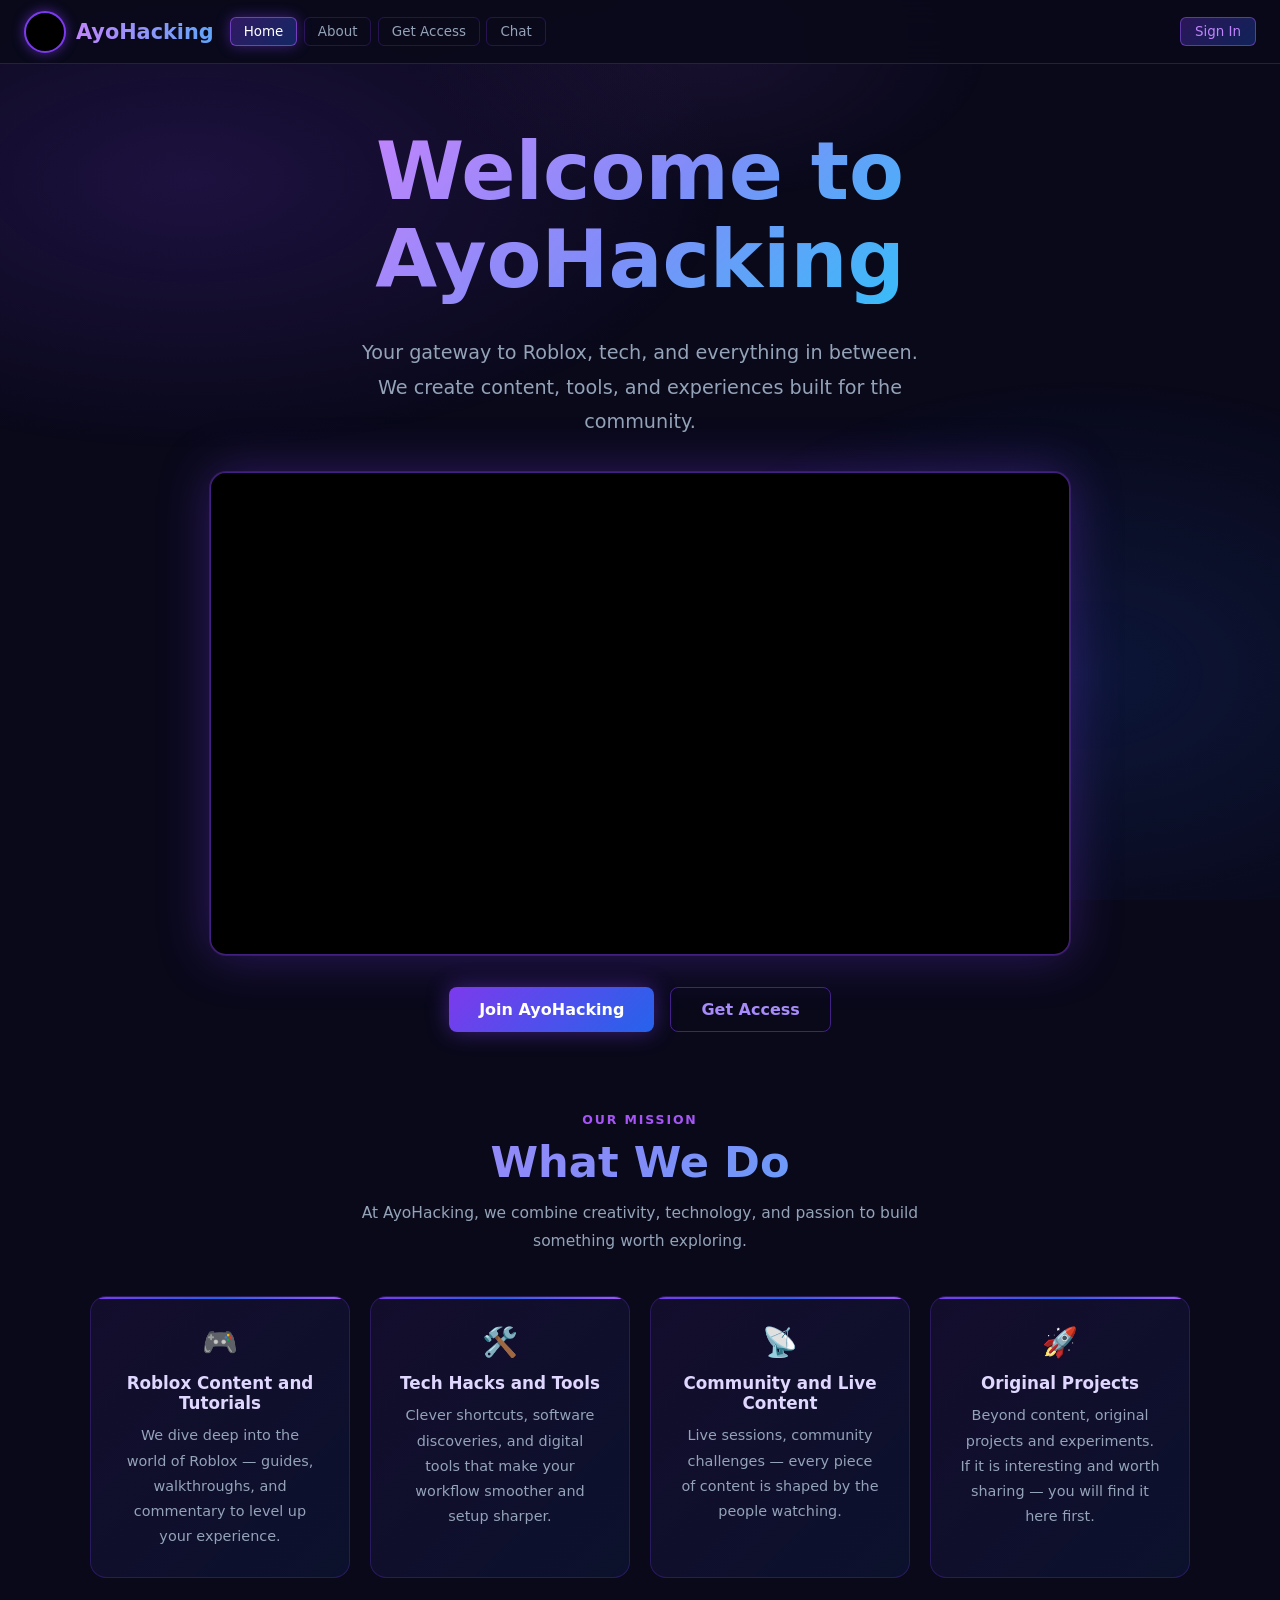
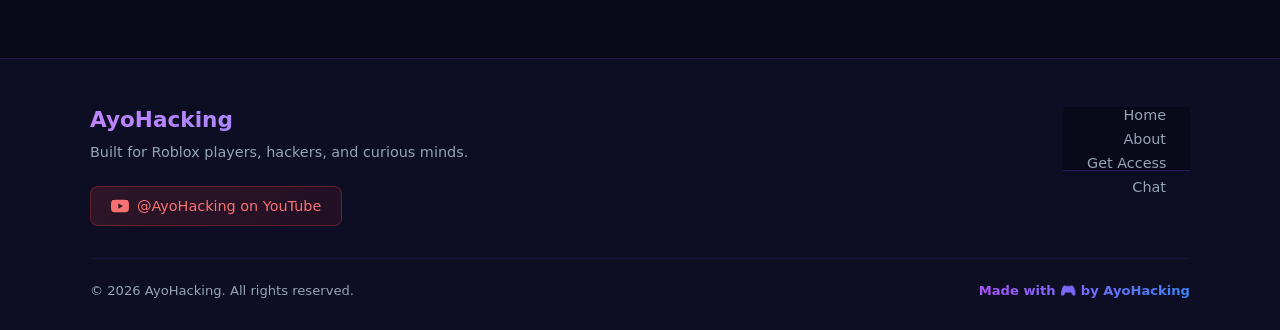
==== Ayohacking.html @ 088f05e3 "Update print statement from 'Hello' to 'Goodbye'" ====
<!DOCTYPE html>
<html lang="en">
<head>
<meta charset="UTF-8">
<meta name="viewport" content="width=device-width, initial-scale=1.0">
<title>AyoHacking</title>
<style>
  *{margin:0;padding:0;box-sizing:border-box;}
  :root{--p:#7c3aed;--b:#2563eb;--a:#a855f7;--dark:#09091a;--d2:#0d0d24;--text:#e2e8f0;--muted:#94a3b8;--glow:rgba(124,58,237,0.45);--input-bg:rgba(255,255,255,0.06);--input-border:rgba(124,58,237,0.35);}
  html{scroll-behavior:smooth;}
  body{font-family:'Segoe UI',system-ui,sans-serif;background:var(--dark);color:var(--text);overflow-x:hidden;}
  body::before{content:'';position:fixed;inset:0;pointer-events:none;z-index:0;background:radial-gradient(ellipse 70% 50% at 15% 20%,rgba(124,58,237,.18) 0%,transparent 60%),radial-gradient(ellipse 60% 55% at 85% 75%,rgba(37,99,235,.15) 0%,transparent 60%),radial-gradient(ellipse 45% 35% at 55% 5%,rgba(168,85,247,.1) 0%,transparent 50%);}
  .page{display:none;position:relative;z-index:1;min-height:calc(100vh - 64px);}
  .page.active{display:block;}
  nav{position:sticky;top:0;z-index:200;height:64px;background:rgba(9,9,26,.9);backdrop-filter:blur(18px);border-bottom:1px solid rgba(124,58,237,.3);display:flex;align-items:center;padding:0 1.5rem;gap:1rem;}
  .nav-logo{display:flex;align-items:center;gap:10px;cursor:pointer;flex-shrink:0;}
  .gif-logo{width:42px;height:42px;border-radius:50%;border:2px solid #7c3aed;box-shadow:0 0 12px rgba(124,58,237,.6);flex-shrink:0;overflow:hidden;display:flex;align-items:center;justify-content:center;background:#000;}
  .gif-logo .tenor-gif-embed{width:42px!important;height:42px!important;margin:0!important;padding:0!important;}
  .gif-logo iframe{width:42px!important;height:42px!important;border:none!important;border-radius:50%!important;display:block!important;}
  .brand{font-size:1.3rem;font-weight:700;background:linear-gradient(90deg,#c084fc,#60a5fa);-webkit-background-clip:text;-webkit-text-fill-color:transparent;background-clip:text;}
  .nav-links{display:flex;gap:.4rem;list-style:none;flex-wrap:wrap;}
  .nav-links button{background:transparent;cursor:pointer;color:var(--muted);padding:6px 13px;border-radius:6px;border:1px solid rgba(124,58,237,.25);font-size:.84rem;font-weight:500;transition:all .2s;font-family:inherit;}
  .nav-links button:hover,.nav-links button.active{color:#fff;background:linear-gradient(135deg,rgba(124,58,237,.35),rgba(37,99,235,.35));border-color:rgba(168,85,247,.6);box-shadow:0 0 14px var(--glow);}
  .nav-right{display:flex;align-items:center;gap:.6rem;margin-left:auto;}
  .nav-user-btn{background:linear-gradient(135deg,rgba(124,58,237,.3),rgba(37,99,235,.3));border:1px solid rgba(168,85,247,.5);color:#c084fc;padding:6px 14px;border-radius:6px;cursor:pointer;font-size:.84rem;font-weight:500;font-family:inherit;transition:all .2s;}
  .nav-user-btn:hover{background:linear-gradient(135deg,rgba(124,58,237,.5),rgba(37,99,235,.5));}
  .nav-username{font-size:.84rem;color:#a78bfa;font-weight:500;white-space:nowrap;}
  .grad{background:linear-gradient(135deg,#c084fc 0%,#818cf8 50%,#38bdf8 100%);-webkit-background-clip:text;-webkit-text-fill-color:transparent;background-clip:text;}
  .hero{padding:4rem 2rem;display:flex;flex-direction:column;align-items:center;text-align:center;gap:2rem;}
  .hero-title{font-size:clamp(2.4rem,7vw,5rem);font-weight:800;line-height:1.1;}
  .hero-sub{font-size:clamp(.95rem,2.5vw,1.2rem);color:var(--muted);max-width:580px;line-height:1.8;}
  .video-wrapper{width:100%;max-width:860px;border-radius:16px;overflow:hidden;border:1px solid rgba(124,58,237,.55);box-shadow:0 0 0 1px rgba(168,85,247,.2),0 0 50px rgba(124,58,237,.35);background:#000;aspect-ratio:16/9;}
  .video-wrapper iframe{width:100%;height:100%;border:none;display:block;}
  .hero-cta{display:flex;gap:1rem;flex-wrap:wrap;justify-content:center;}
  .btn-primary{padding:12px 30px;border-radius:8px;font-size:1rem;font-weight:600;cursor:pointer;background:linear-gradient(135deg,#7c3aed,#2563eb);color:#fff;border:none;box-shadow:0 0 22px var(--glow);transition:all .2s;font-family:inherit;}
  .btn-primary:hover{transform:translateY(-2px);box-shadow:0 0 35px var(--glow);}
  .btn-outline{padding:12px 30px;border-radius:8px;font-size:1rem;font-weight:600;cursor:pointer;background:transparent;color:#a78bfa;border:1px solid rgba(124,58,237,.5);transition:all .2s;font-family:inherit;}
  .btn-outline:hover{background:rgba(124,58,237,.15);}
  .what-section{width:100%;max-width:1100px;padding:3rem 0 1rem;}
  .section-label{font-size:.78rem;font-weight:600;letter-spacing:.15em;text-transform:uppercase;color:#a855f7;margin-bottom:.6rem;text-align:center;}
  .section-title{font-size:clamp(1.7rem,4vw,2.7rem);font-weight:700;text-align:center;margin-bottom:.8rem;}
  .section-desc{text-align:center;color:var(--muted);max-width:580px;margin:0 auto 2.5rem;line-height:1.8;font-size:.97rem;}
  .cards-grid{display:grid;grid-template-columns:repeat(auto-fit,minmax(240px,1fr));gap:1.25rem;}
  .card{background:linear-gradient(135deg,rgba(124,58,237,.09),rgba(37,99,235,.09));border:1px solid rgba(124,58,237,.25);border-radius:16px;padding:1.75rem;transition:all .3s;position:relative;overflow:hidden;}
  .card::before{content:'';position:absolute;top:0;left:0;right:0;height:2px;background:linear-gradient(90deg,#7c3aed,#2563eb,#a855f7);}
  .card:hover{border-color:rgba(124,58,237,.55);transform:translateY(-4px);box-shadow:0 8px 30px rgba(124,58,237,.2);}
  .card-icon{font-size:1.8rem;margin-bottom:.9rem;}
  .card h3{font-size:1.05rem;font-weight:600;color:#e0d7ff;margin-bottom:.65rem;}
  .card p{font-size:.9rem;color:var(--muted);line-height:1.75;}
  .about-wrap{max-width:900px;margin:0 auto;display:grid;grid-template-columns:1fr 1fr;gap:3rem;align-items:center;padding:5rem 2rem;}
  .about-text h2{font-size:clamp(1.6rem,3vw,2.4rem);font-weight:700;margin-bottom:1.2rem;}
  .about-text p{color:var(--muted);line-height:1.85;font-size:.96rem;margin-bottom:1rem;}
  .stats-grid{display:grid;grid-template-columns:1fr 1fr;gap:1rem;}
  .stat-box{background:rgba(124,58,237,.1);border:1px solid rgba(124,58,237,.3);border-radius:12px;padding:1.25rem;text-align:center;}
  .stat-box .num{font-size:2rem;font-weight:700;}
  .stat-box .lbl{font-size:.8rem;color:var(--muted);margin-top:4px;}
  .auth-page{min-height:calc(100vh - 64px);display:flex;align-items:center;justify-content:center;padding:3rem 1rem;}
  .auth-box{width:100%;max-width:420px;background:linear-gradient(135deg,rgba(124,58,237,.08),rgba(37,99,235,.08));border:1px solid rgba(124,58,237,.3);border-radius:20px;padding:2.5rem;position:relative;}
  .auth-box::before{content:'';position:absolute;top:0;left:0;right:0;height:2px;border-radius:20px 20px 0 0;background:linear-gradient(90deg,#7c3aed,#2563eb,#a855f7);}
  .auth-title{font-size:1.7rem;font-weight:700;margin-bottom:.4rem;text-align:center;}
  .auth-sub{color:var(--muted);font-size:.9rem;text-align:center;margin-bottom:1.75rem;line-height:1.6;}
  .auth-tabs{display:flex;gap:.5rem;margin-bottom:1.75rem;background:rgba(0,0,0,.25);border-radius:10px;padding:4px;}
  .auth-tab{flex:1;padding:9px;border:none;border-radius:8px;font-size:.9rem;font-weight:500;cursor:pointer;font-family:inherit;background:transparent;color:var(--muted);transition:all .2s;}
  .auth-tab.active{background:linear-gradient(135deg,rgba(124,58,237,.5),rgba(37,99,235,.5));color:#fff;box-shadow:0 0 12px var(--glow);}
  .field{margin-bottom:1.1rem;}
  .field label{display:block;font-size:.84rem;color:var(--muted);margin-bottom:.4rem;font-weight:500;}
  .field input{width:100%;padding:11px 14px;border-radius:8px;border:1px solid var(--input-border);background:var(--input-bg);color:var(--text);font-size:.95rem;font-family:inherit;outline:none;transition:border-color .2s;}
  .field input:focus{border-color:#a855f7;box-shadow:0 0 0 3px rgba(168,85,247,.15);}
  .social-btns{display:flex;flex-direction:column;gap:.75rem;margin-bottom:1.25rem;}
  .social-btn{display:flex;align-items:center;justify-content:center;gap:10px;padding:11px;border-radius:9px;border:1px solid rgba(124,58,237,.3);background:rgba(255,255,255,.04);color:var(--text);font-size:.92rem;font-weight:500;cursor:pointer;font-family:inherit;transition:all .2s;}
  .social-btn:hover{background:rgba(255,255,255,.09);border-color:rgba(168,85,247,.5);}
  .social-btn svg{width:18px;height:18px;flex-shrink:0;}
  .divider{display:flex;align-items:center;gap:.75rem;margin:.9rem 0;color:var(--muted);font-size:.82rem;}
  .divider::before,.divider::after{content:'';flex:1;height:1px;background:rgba(124,58,237,.2);}
  .submit-btn{width:100%;padding:12px;border-radius:9px;border:none;background:linear-gradient(135deg,#7c3aed,#2563eb);color:#fff;font-size:1rem;font-weight:600;cursor:pointer;font-family:inherit;transition:all .2s;margin-top:.5rem;box-shadow:0 0 20px var(--glow);}
  .submit-btn:hover{transform:translateY(-1px);box-shadow:0 0 30px var(--glow);}
  .submit-btn:disabled{opacity:.5;cursor:not-allowed;transform:none;}
  .owner-section{margin-top:1.4rem;padding-top:1.2rem;border-top:1px solid rgba(124,58,237,.2);}
  .owner-check-row{display:flex;align-items:center;gap:.6rem;cursor:pointer;}
  .owner-check-row input[type=checkbox]{width:16px;height:16px;cursor:pointer;accent-color:#7c3aed;}
  .owner-check-row span{font-size:.88rem;color:var(--muted);}
  .admin-code-field{margin-top:1rem;display:none;}
  .amsg{padding:10px 14px;border-radius:8px;font-size:.88rem;margin-top:1rem;display:none;}
  .amsg.success{background:rgba(16,185,129,.15);border:1px solid rgba(16,185,129,.3);color:#6ee7b7;}
  .amsg.error{background:rgba(239,68,68,.15);border:1px solid rgba(239,68,68,.3);color:#fca5a5;}
  .payment-page{padding:3rem 2rem;display:flex;flex-direction:column;align-items:center;gap:2rem;}
  .payment-hero{text-align:center;max-width:560px;}
  .payment-hero h1{font-size:clamp(1.8rem,5vw,3rem);font-weight:800;margin-bottom:.7rem;}
  .perm-badge{display:inline-flex;align-items:center;gap:.5rem;padding:6px 18px;border-radius:999px;background:linear-gradient(135deg,rgba(124,58,237,.2),rgba(37,99,235,.2));border:1px solid rgba(168,85,247,.4);font-size:.82rem;color:#a855f7;font-weight:500;margin-bottom:1rem;}
  .payment-grid{display:grid;grid-template-columns:repeat(auto-fit,minmax(200px,1fr));gap:1.25rem;width:100%;max-width:900px;}
  .pay-card{background:linear-gradient(135deg,rgba(124,58,237,.08),rgba(37,99,235,.08));border:1px solid rgba(124,58,237,.25);border-radius:16px;padding:1.75rem;text-align:center;transition:all .3s;position:relative;overflow:hidden;}
  .pay-card::before{content:'';position:absolute;top:0;left:0;right:0;height:2px;background:linear-gradient(90deg,#7c3aed,#2563eb,#a855f7);}
  .pay-card:hover{border-color:rgba(124,58,237,.6);transform:translateY(-3px);box-shadow:0 8px 30px rgba(124,58,237,.2);}
  .pay-icon{font-size:2.2rem;margin-bottom:.75rem;}
  .pay-card h3{font-size:1rem;font-weight:600;color:#e0d7ff;margin-bottom:.5rem;}
  .pay-card p{font-size:.85rem;color:var(--muted);margin-bottom:1.25rem;line-height:1.6;}
  .pay-btn{display:inline-block;padding:9px 20px;border-radius:8px;border:none;font-size:.9rem;font-weight:600;cursor:pointer;font-family:inherit;transition:all .2s;}
  .pay-btn.paypal{background:#ffc439;color:#003087;}
  .pay-btn.gpay{background:#fff;color:#3c4043;}
  .pay-btn.apple{background:#111;color:#fff;}
  .pay-btn.robux{background:linear-gradient(135deg,#00b2ff,#0058e6);color:#fff;}
  .codes-list{width:100%;max-width:900px;}
  .codes-list h3{font-size:1rem;color:var(--muted);margin-bottom:.75rem;font-weight:500;}
  .code-item{display:flex;justify-content:space-between;align-items:center;padding:10px 16px;background:rgba(124,58,237,.08);border:1px solid rgba(124,58,237,.2);border-radius:10px;margin-bottom:.5rem;font-size:.9rem;}
  .code-val{font-family:monospace;color:#c084fc;font-weight:600;letter-spacing:.1em;}
  .code-meta{color:var(--muted);font-size:.8rem;}
  .modal-overlay{display:none;position:fixed;inset:0;background:rgba(0,0,0,.8);z-index:500;align-items:center;justify-content:center;}
  .modal-overlay.open{display:flex;}
  .modal-box{background:#0f0f2a;border:1px solid rgba(124,58,237,.5);border-radius:20px;padding:2.5rem;max-width:400px;width:90%;text-align:center;position:relative;}
  .modal-box::before{content:'';position:absolute;top:0;left:0;right:0;height:2px;border-radius:20px 20px 0 0;background:linear-gradient(90deg,#7c3aed,#2563eb,#a855f7);}
  .modal-close{position:absolute;top:1rem;right:1rem;background:none;border:none;color:var(--muted);font-size:1.3rem;cursor:pointer;}
  .modal-icon{font-size:3rem;margin-bottom:1rem;}
  .modal-title{font-size:1.3rem;font-weight:700;margin-bottom:.5rem;}
  .modal-sub{color:var(--muted);font-size:.9rem;margin-bottom:1.5rem;line-height:1.6;}
  .perm-code-box{background:rgba(124,58,237,.15);border:1px solid rgba(124,58,237,.4);border-radius:12px;padding:1rem 1.5rem;margin-bottom:1.25rem;}
  .perm-code-label{font-size:.75rem;color:var(--muted);margin-bottom:.3rem;letter-spacing:.08em;text-transform:uppercase;}
  .perm-code-val{font-size:1.5rem;font-weight:700;letter-spacing:.18em;font-family:monospace;}
  .spinner{display:inline-block;width:28px;height:28px;border:3px solid rgba(124,58,237,.3);border-top-color:#a855f7;border-radius:50%;animation:spin .8s linear infinite;margin-bottom:1rem;}
  @keyframes spin{to{transform:rotate(360deg);}}
  .chat-page{padding:2rem;display:flex;flex-direction:column;align-items:center;gap:1.5rem;}
  .chat-layout{display:grid;grid-template-columns:250px 1fr;gap:1.25rem;width:100%;max-width:980px;}
  .players-panel{background:rgba(124,58,237,.07);border:1px solid rgba(124,58,237,.25);border-radius:16px;padding:1.1rem;height:fit-content;min-height:300px;}
  .players-panel h3{font-size:.82rem;font-weight:600;color:#c084fc;text-transform:uppercase;letter-spacing:.1em;margin-bottom:.9rem;}
  .player-item{display:flex;align-items:center;gap:.65rem;padding:9px 8px;border-radius:9px;cursor:pointer;transition:background .2s;border:1px solid transparent;margin-bottom:2px;}
  .player-item:hover{background:rgba(124,58,237,.12);border-color:rgba(124,58,237,.3);}
  .player-item.selected{background:rgba(124,58,237,.18);border-color:rgba(168,85,247,.4);}
  .p-avatar{width:32px;height:32px;border-radius:50%;background:linear-gradient(135deg,#7c3aed,#2563eb);display:flex;align-items:center;justify-content:center;font-size:.75rem;font-weight:700;color:#fff;flex-shrink:0;}
  .p-name{font-size:.86rem;font-weight:500;white-space:nowrap;overflow:hidden;text-overflow:ellipsis;}
  .p-status{font-size:.73rem;color:var(--muted);}
  .unread-dot{width:7px;height:7px;border-radius:50%;background:#a855f7;margin-left:auto;flex-shrink:0;}
  .chat-box{background:rgba(124,58,237,.07);border:1px solid rgba(124,58,237,.25);border-radius:16px;display:flex;flex-direction:column;height:520px;}
  .chat-header{padding:.9rem 1.2rem;border-bottom:1px solid rgba(124,58,237,.2);display:flex;align-items:center;gap:.7rem;}
  .ch-avatar{width:34px;height:34px;border-radius:50%;background:linear-gradient(135deg,#7c3aed,#2563eb);display:flex;align-items:center;justify-content:center;font-size:.75rem;font-weight:700;color:#fff;flex-shrink:0;}
  .ch-name{font-size:.92rem;font-weight:600;}
  .ch-status{font-size:.75rem;color:var(--muted);}
  .chat-messages{flex:1;overflow-y:auto;padding:1.1rem;display:flex;flex-direction:column;gap:.65rem;}
  .chat-messages::-webkit-scrollbar{width:3px;}
  .chat-messages::-webkit-scrollbar-thumb{background:rgba(124,58,237,.4);border-radius:2px;}
  .chat-msg{max-width:72%;padding:9px 13px;border-radius:12px;font-size:.88rem;line-height:1.55;}
  .chat-msg.incoming{background:rgba(124,58,237,.15);border:1px solid rgba(124,58,237,.25);border-bottom-left-radius:3px;align-self:flex-start;}
  .chat-msg.outgoing{background:linear-gradient(135deg,rgba(124,58,237,.35),rgba(37,99,235,.35));border-bottom-right-radius:3px;align-self:flex-end;}
  .msg-who{font-size:.7rem;color:var(--muted);margin-bottom:3px;}
  .chat-input-row{padding:.8rem 1.1rem;border-top:1px solid rgba(124,58,237,.2);display:flex;gap:.6rem;align-items:center;}
  .chat-input-row input{flex:1;padding:9px 13px;border-radius:9px;border:1px solid var(--input-border);background:var(--input-bg);color:var(--text);font-size:.88rem;font-family:inherit;outline:none;transition:border-color .2s;}
  .chat-input-row input:focus{border-color:#a855f7;}
  .send-btn{padding:9px 16px;border-radius:9px;border:none;background:linear-gradient(135deg,#7c3aed,#2563eb);color:#fff;font-weight:600;cursor:pointer;font-family:inherit;font-size:.85rem;transition:all .2s;}
  .send-btn:hover{transform:translateY(-1px);box-shadow:0 0 16px var(--glow);}
  .chat-placeholder{flex:1;display:flex;flex-direction:column;align-items:center;justify-content:center;gap:.65rem;color:var(--muted);font-size:.88rem;}
  .owner-badge{display:inline-block;padding:2px 8px;border-radius:999px;background:rgba(245,158,11,.2);border:1px solid rgba(245,158,11,.35);font-size:.7rem;color:#fcd34d;font-weight:600;margin-left:.4rem;vertical-align:middle;}
  .no-items{padding:1.5rem;text-align:center;color:var(--muted);font-size:.85rem;}
  footer{background:var(--d2);border-top:1px solid rgba(124,58,237,.2);padding:3rem 2rem 2rem;position:relative;z-index:1;}
  .footer-inner{max-width:1100px;margin:0 auto;display:grid;grid-template-columns:1fr auto;gap:2rem;align-items:start;}
  .footer-logo{font-size:1.35rem;font-weight:700;margin-bottom:.5rem;}
  .footer-desc{color:var(--muted);font-size:.9rem;line-height:1.75;max-width:400px;margin-bottom:1.25rem;}
  .yt-btn{display:inline-flex;align-items:center;gap:8px;padding:10px 20px;border-radius:8px;background:linear-gradient(135deg,rgba(239,68,68,.15),rgba(220,38,38,.1));border:1px solid rgba(239,68,68,.3);color:#f87171;font-size:.9rem;font-weight:500;text-decoration:none;transition:all .2s;}
  .yt-btn:hover{background:linear-gradient(135deg,rgba(239,68,68,.25),rgba(220,38,38,.2));color:#fca5a5;border-color:rgba(239,68,68,.5);}
  .footer-nav{display:flex;flex-direction:column;gap:.5rem;align-items:flex-end;}
  .footer-nav button{background:none;border:none;color:var(--muted);font-size:.9rem;cursor:pointer;font-family:inherit;transition:color .2s;text-align:right;}
  .footer-nav button:hover{color:#a855f7;}
  .footer-bottom{max-width:1100px;margin:2rem auto 0;padding-top:1.5rem;border-top:1px solid rgba(124,58,237,.12);display:flex;justify-content:space-between;align-items:center;font-size:.82rem;color:var(--muted);flex-wrap:wrap;gap:.5rem;}
  .footer-glow{background:linear-gradient(90deg,#a855f7,#3b82f6);-webkit-background-clip:text;-webkit-text-fill-color:transparent;background-clip:text;font-weight:600;}
  @media(max-width:700px){.about-wrap{grid-template-columns:1fr;}.footer-inner{grid-template-columns:1fr;}.footer-nav{align-items:flex-start;}.nav-links button{padding:5px 8px;font-size:.78rem;}.chat-layout{grid-template-columns:1fr;}.players-panel{max-height:180px;overflow-y:auto;}}
</style>
</head>
<body>

<nav>
  <div class="nav-logo" onclick="showPage('home')">
    <div class="gif-logo">
      <div class="tenor-gif-embed" data-postid="18026651" data-share-method="host" data-aspect-ratio="1" data-width="42px"></div>
    </div>
    <span class="brand">AyoHacking</span>
  </div>
  <ul class="nav-links">
    <li><button class="active" onclick="showPage('home')">Home</button></li>
    <li><button onclick="showPage('about')">About</button></li>
    <li><button onclick="showPage('payment')">Get Access</button></li>
    <li><button onclick="showPage('chat')">Chat</button></li>
  </ul>
  <div class="nav-right" id="navRight">
    <button class="nav-user-btn" onclick="showPage('auth')">Sign In</button>
  </div>
</nav>

<!-- HOME -->
<div class="page active" id="home">
  <div class="hero">
    <h1 class="hero-title grad">Welcome to<br>AyoHacking</h1>
    <p class="hero-sub">Your gateway to Roblox, tech, and everything in between. We create content, tools, and experiences built for the community.</p>
    <div class="video-wrapper">
      <iframe src="https://www.youtube.com/embed/zancRzZG8c4?si=p50t7gkmOWbAtYEm" title="AyoHacking Intro" frameborder="0" allow="accelerometer; autoplay; clipboard-write; encrypted-media; gyroscope; picture-in-picture; web-share" referrerpolicy="strict-origin-when-cross-origin" allowfullscreen></iframe>
    </div>
    <div class="hero-cta">
      <button class="btn-primary" onclick="showPage('auth')">Join AyoHacking</button>
      <button class="btn-outline" onclick="showPage('payment')">Get Access</button>
    </div>
    <div class="what-section">
      <p class="section-label">Our Mission</p>
      <h2 class="section-title grad">What We Do</h2>
      <p class="section-desc">At AyoHacking, we combine creativity, technology, and passion to build something worth exploring.</p>
      <div class="cards-grid">
        <div class="card"><div class="card-icon">🎮</div><h3>Roblox Content and Tutorials</h3><p>We dive deep into the world of Roblox — guides, walkthroughs, and commentary to level up your experience.</p></div>
        <div class="card"><div class="card-icon">🛠️</div><h3>Tech Hacks and Tools</h3><p>Clever shortcuts, software discoveries, and digital tools that make your workflow smoother and setup sharper.</p></div>
        <div class="card"><div class="card-icon">📡</div><h3>Community and Live Content</h3><p>Live sessions, community challenges — every piece of content is shaped by the people watching.</p></div>
        <div class="card"><div class="card-icon">🚀</div><h3>Original Projects</h3><p>Beyond content, original projects and experiments. If it is interesting and worth sharing — you will find it here first.</p></div>
      </div>
    </div>
  </div>
  <footer><div class="footer-inner"><div><div class="footer-logo grad">AyoHacking</div><p class="footer-desc">Built for Roblox players, hackers, and curious minds.</p><a href="https://www.youtube.com/@AyoHacking" target="_blank" class="yt-btn"><svg width="18" height="18" viewBox="0 0 24 24" fill="currentColor"><path d="M23.5 6.2a3 3 0 0 0-2.1-2.1C19.5 3.6 12 3.6 12 3.6s-7.5 0-9.4.5A3 3 0 0 0 .5 6.2 31.4 31.4 0 0 0 0 12a31.4 31.4 0 0 0 .5 5.8 3 3 0 0 0 2.1 2.1c1.9.5 9.4.5 9.4.5s7.5 0 9.4-.5a3 3 0 0 0 2.1-2.1A31.4 31.4 0 0 0 24 12a31.4 31.4 0 0 0-.5-5.8zM9.7 15.5V8.5l6.3 3.5-6.3 3.5z"/></svg>@AyoHacking on YouTube</a></div><nav class="footer-nav"><button onclick="showPage('home')">Home</button><button onclick="showPage('about')">About</button><button onclick="showPage('payment')">Get Access</button><button onclick="showPage('chat')">Chat</button></nav></div><div class="footer-bottom"><span>© 2026 AyoHacking. All rights reserved.</span><span class="footer-glow">Made with 🎮 by AyoHacking</span></div></footer>
</div>

<!-- ABOUT -->
<div class="page" id="about">
  <div class="about-wrap">
    <div class="about-text">
      <h2 class="grad">About AyoHacking</h2>
      <p>AyoHacking started as a passion project and grew into a full creative hub. Rooted in a love for Roblox and technology, we set out to build a space where great content meets genuine community.</p>
      <p>Behind every video, post, and project is a commitment to quality and authenticity. We do not follow trends blindly — we chase what is actually worth your time.</p>
      <p>Whether you found us through YouTube, a search, or a friend's recommendation — welcome. You are in the right place, and there is a lot more coming.</p>
    </div>
    <div class="stats-grid">
      <div class="stat-box"><div class="num grad">100+</div><div class="lbl">Videos Published</div></div>
      <div class="stat-box"><div class="num grad">∞</div><div class="lbl">Ideas in Progress</div></div>
      <div class="stat-box"><div class="num grad">1</div><div class="lbl">Focused Vision</div></div>
      <div class="stat-box"><div class="num grad">24/7</div><div class="lbl">Content Mindset</div></div>
    </div>
  </div>
  <footer><div class="footer-inner"><div><div class="footer-logo grad">AyoHacking</div><p class="footer-desc">Built for Roblox players, hackers, and curious minds.</p><a href="https://www.youtube.com/@AyoHacking" target="_blank" class="yt-btn"><svg width="18" height="18" viewBox="0 0 24 24" fill="currentColor"><path d="M23.5 6.2a3 3 0 0 0-2.1-2.1C19.5 3.6 12 3.6 12 3.6s-7.5 0-9.4.5A3 3 0 0 0 .5 6.2 31.4 31.4 0 0 0 0 12a31.4 31.4 0 0 0 .5 5.8 3 3 0 0 0 2.1 2.1c1.9.5 9.4.5 9.4.5s7.5 0 9.4-.5a3 3 0 0 0 2.1-2.1A31.4 31.4 0 0 0 24 12a31.4 31.4 0 0 0-.5-5.8zM9.7 15.5V8.5l6.3 3.5-6.3 3.5z"/></svg>@AyoHacking on YouTube</a></div><nav class="footer-nav"><button onclick="showPage('home')">Home</button><button onclick="showPage('about')">About</button><button onclick="showPage('payment')">Get Access</button><button onclick="showPage('chat')">Chat</button></nav></div><div class="footer-bottom"><span>© 2026 AyoHacking. All rights reserved.</span><span class="footer-glow">Made with 🎮 by AyoHacking</span></div></footer>
</div>

<!-- AUTH -->
<div class="page" id="auth">
  <div class="auth-page">
    <div class="auth-box">
      <h2 class="auth-title grad">AyoHacking</h2>
      <p class="auth-sub" id="authSub">Sign in to access exclusive content and chat with the owner.</p>
      <div class="auth-tabs">
        <button class="auth-tab active" onclick="switchTab('in')">Sign In</button>
        <button class="auth-tab" onclick="switchTab('up')">Sign Up</button>
      </div>
      <div class="social-btns">
        <button class="social-btn" onclick="socialLogin('Google')">
          <svg viewBox="0 0 24 24" fill="none"><path d="M22.56 12.25c0-.78-.07-1.53-.2-2.25H12v4.26h5.92c-.26 1.37-1.04 2.53-2.21 3.31v2.77h3.57c2.08-1.92 3.28-4.74 3.28-8.09z" fill="#4285F4"/><path d="M12 23c2.97 0 5.46-.98 7.28-2.66l-3.57-2.77c-.98.66-2.23 1.06-3.71 1.06-2.86 0-5.29-1.93-6.16-4.53H2.18v2.84C3.99 20.53 7.7 23 12 23z" fill="#34A853"/><path d="M5.84 14.09c-.22-.66-.35-1.36-.35-2.09s.13-1.43.35-2.09V7.07H2.18C1.43 8.55 1 10.22 1 12s.43 3.45 1.18 4.93l3.66-2.84z" fill="#FBBC05"/><path d="M12 5.38c1.62 0 3.06.56 4.21 1.64l3.15-3.15C17.45 2.09 14.97 1 12 1 7.7 1 3.99 3.47 2.18 7.07l3.66 2.84c.87-2.6 3.3-4.53 6.16-4.53z" fill="#EA4335"/></svg>
          Continue with Google
        </button>
        <button class="social-btn" onclick="socialLogin('Apple')">
          <svg viewBox="0 0 24 24" fill="currentColor" style="width:18px;height:18px;"><path d="M18.71 19.5c-.83 1.24-1.71 2.45-3.05 2.47-1.34.03-1.77-.79-3.29-.79-1.53 0-2 .77-3.27.82-1.31.05-2.3-1.32-3.14-2.53C4.25 17 2.94 12.45 4.7 9.39c.87-1.52 2.43-2.48 4.12-2.51 1.28-.02 2.5.87 3.29.87.78 0 2.26-1.07 3.8-.91.65.03 2.47.26 3.64 1.98-.09.06-2.17 1.28-2.15 3.81.03 3.02 2.65 4.03 2.68 4.04-.03.07-.42 1.44-1.38 2.83M13 3.5c.73-.83 1.94-1.46 2.94-1.5.13 1.17-.34 2.35-1.04 3.19-.69.85-1.83 1.51-2.95 1.42-.15-1.15.41-2.35 1.05-3.11z"/></svg>
          Continue with Apple
        </button>
      </div>
      <div class="divider">or</div>
      <div id="inFields">
        <div class="field"><label>Username</label><input type="text" id="siUser" placeholder="your username"/></div>
        <div class="field"><label>Password</label><input type="password" id="siPass" placeholder="••••••••"/></div>
        <button class="submit-btn" onclick="doSignIn()">Sign In</button>
      </div>
      <div id="upFields" style="display:none;">
        <div class="field"><label>Username</label><input type="text" id="suUser" placeholder="choose a username"/></div>
        <div class="field"><label>Email</label><input type="email" id="suEmail" placeholder="you@email.com"/></div>
        <div class="field"><label>Password</label><input type="password" id="suPass" placeholder="••••••••"/></div>
        <div class="owner-section">
          <label class="owner-check-row">
            <input type="checkbox" id="ownerCk" onchange="toggleAdmin()"/>
            <span>Sign up as Owner</span>
          </label>
          <div class="admin-code-field" id="adminField">
            <div class="field" style="margin-top:.75rem;margin-bottom:0;"><label>Admin Code</label><input type="password" id="adminInp" placeholder="Enter admin code"/></div>
          </div>
        </div>
        <button class="submit-btn" onclick="doSignUp()">Create Account</button>
      </div>
      <div class="amsg" id="amsg"></div>
    </div>
  </div>
  <footer><div class="footer-inner"><div><div class="footer-logo grad">AyoHacking</div><p class="footer-desc">Built for Roblox players, hackers, and curious minds.</p></div><nav class="footer-nav"><button onclick="showPage('home')">Home</button><button onclick="showPage('about')">About</button><button onclick="showPage('payment')">Get Access</button><button onclick="showPage('chat')">Chat</button></nav></div><div class="footer-bottom"><span>© 2026 AyoHacking. All rights reserved.</span><span class="footer-glow">Made with 🎮 by AyoHacking</span></div></footer>
</div>

<!-- PAYMENT -->
<div class="page" id="payment">
  <div class="payment-page">
    <div class="payment-hero">
      <div class="perm-badge" id="permBadge" style="display:none;">🔑 <span id="permCount">0</span> permission code(s) earned</div>
      <h1 class="grad">Get Access</h1>
      <p style="color:var(--muted);line-height:1.8;margin-top:.5rem;">Each payment gives you a unique permission code. Pay as many times as you want — every payment gets you a new code!</p>
    </div>
    <div class="payment-grid">
      <div class="pay-card"><div class="pay-icon">💳</div><h3>PayPal</h3><p>Pay securely with your PayPal account or any credit card. Fast and trusted worldwide.</p><button class="pay-btn paypal" onclick="openPay('PayPal','💳')">Pay with PayPal</button></div>
      <div class="pay-card"><div class="pay-icon">📱</div><h3>Google Pay</h3><p>One-tap payment with Google Pay. Quick and seamless on any Android device.</p><button class="pay-btn gpay" onclick="openPay('Google Pay','📱')">G Pay</button></div>
      <div class="pay-card"><div class="pay-icon">🍎</div><h3>Apple Pay</h3><p>Touch ID or Face ID via Apple Pay. The fastest way to pay on iPhone and Mac.</p><button class="pay-btn apple" onclick="openPay('Apple Pay','🍎')"> Pay</button></div>
      <div class="pay-card"><div class="pay-icon">🟦</div><h3>Robux</h3><p>Support with Robux in-game. Exclusive to Roblox players in the official AyoHacking game.</p><button class="pay-btn robux" onclick="openPay('Robux','🟦')">Pay with Robux</button></div>
    </div>
    <div class="codes-list" id="codesList" style="display:none;">
      <h3>Your permission codes</h3>
      <div id="codesBox"></div>
    </div>
  </div>
  <footer><div class="footer-inner"><div><div class="footer-logo grad">AyoHacking</div><p class="footer-desc">Built for Roblox players, hackers, and curious minds.</p></div><nav class="footer-nav"><button onclick="showPage('home')">Home</button><button onclick="showPage('about')">About</button><button onclick="showPage('payment')">Get Access</button><button onclick="showPage('chat')">Chat</button></nav></div><div class="footer-bottom"><span>© 2026 AyoHacking. All rights reserved.</span><span class="footer-glow">Made with 🎮 by AyoHacking</span></div></footer>
</div>

<!-- CHAT -->
<div class="page" id="chat">
  <div class="chat-page">
    <div style="width:100%;max-width:980px;">
      <h2 class="grad" style="font-size:1.55rem;font-weight:700;margin-bottom:.25rem;">Community Chat</h2>
      <p style="color:var(--muted);font-size:.88rem;" id="chatDesc">Chat directly with the AyoHacking owner.</p>
    </div>
    <div id="chatNeedLogin" style="text-align:center;padding:4rem 2rem;width:100%;max-width:980px;display:none;">
      <div style="font-size:2.5rem;margin-bottom:1rem;">🔒</div>
      <h3 style="font-size:1.25rem;font-weight:600;margin-bottom:.5rem;">Sign in to chat</h3>
      <p style="color:var(--muted);margin-bottom:1.5rem;">You need an account to use the community chat.</p>
      <button class="btn-primary" onclick="showPage('auth')">Sign In / Sign Up</button>
    </div>
    <div class="chat-layout" id="chatLayout" style="display:none;">
      <div class="players-panel">
        <h3 id="panelTitle">Players</h3>
        <div id="panelList"></div>
      </div>
      <div class="chat-box">
        <div class="chat-header">
          <div class="ch-avatar" id="chAvatar">?</div>
          <div><div class="ch-name" id="chName">Select a conversation</div><div class="ch-status" id="chStatus">Pick from the left</div></div>
        </div>
        <div class="chat-messages" id="msgArea">
          <div class="chat-placeholder"><span style="font-size:1.8rem;">💬</span><span id="placeholderTxt">Select someone to start chatting</span></div>
        </div>
        <div class="chat-input-row" id="inputRow" style="display:none;">
          <input type="text" id="msgInput" placeholder="Type a message..." onkeydown="if(event.key==='Enter')sendMsg()"/>
          <button class="send-btn" onclick="sendMsg()">Send</button>
        </div>
      </div>
    </div>
  </div>
  <footer><div class="footer-inner"><div><div class="footer-logo grad">AyoHacking</div><p class="footer-desc">Built for Roblox players, hackers, and curious minds.</p></div><nav class="footer-nav"><button onclick="showPage('home')">Home</button><button onclick="showPage('about')">About</button><button onclick="showPage('payment')">Get Access</button><button onclick="showPage('chat')">Chat</button></nav></div><div class="footer-bottom"><span>© 2026 AyoHacking. All rights reserved.</span><span class="footer-glow">Made with 🎮 by AyoHacking</span></div></footer>
</div>

<!-- PAY MODAL -->
<div class="modal-overlay" id="payModal">
  <div class="modal-box">
    <button class="modal-close" onclick="closePay()">✕</button>
    <div id="mIcon" class="modal-icon">💳</div>
    <div id="mSpinner" class="spinner"></div>
    <div class="modal-title" id="mTitle">Processing...</div>
    <div class="modal-sub" id="mSub">Connecting to payment provider...</div>
    <div id="mCodeSection" style="display:none;">
      <div class="perm-code-box">
        <div class="perm-code-label">Your Permission Code</div>
        <div class="perm-code-val grad" id="mCode">—</div>
      </div>
    </div>
    <button class="submit-btn" id="mBtn" onclick="closePay()" style="display:none;">Awesome, Done!</button>
  </div>
</div>

<script type="text/javascript" async src="https://tenor.com/embed.js"></script>
<script>
const ADMIN = '003679';
let me = null, amOwner = false, selPlayer = null;
let U = JSON.parse(localStorage.getItem('ayo_u')||'[]');
let C = JSON.parse(localStorage.getItem('ayo_c')||'{}');
let M = JSON.parse(localStorage.getItem('ayo_m')||'{}');

function sv(){localStorage.setItem('ayo_u',JSON.stringify(U));localStorage.setItem('ayo_c',JSON.stringify(C));localStorage.setItem('ayo_m',JSON.stringify(M));}

const navPages=['home','about','auth','payment','chat'];
function showPage(id){
  document.querySelectorAll('.page').forEach(p=>p.classList.remove('active'));
  document.getElementById(id).classList.add('active');
  document.querySelectorAll('.nav-links button').forEach((b,i)=>b.classList.toggle('active',navPages[i]===id));
  window.scrollTo({top:0,behavior:'smooth'});
  if(id==='payment')renderPay();
  if(id==='chat')renderChat();
}

function updateNav(){
  const nr=document.getElementById('navRight');
  nr.innerHTML=me?`<span class="nav-username">${amOwner?'👑 ':''}${me}</span><button class="nav-user-btn" onclick="signOut()">Sign Out</button>`:`<button class="nav-user-btn" onclick="showPage('auth')">Sign In</button>`;
}

function switchTab(t){
  document.querySelectorAll('.auth-tab').forEach((b,i)=>b.classList.toggle('active',(i===0&&t==='in')||(i===1&&t==='up')));
  document.getElementById('inFields').style.display=t==='in'?'block':'none';
  document.getElementById('upFields').style.display=t==='up'?'block':'none';
  document.getElementById('authSub').textContent=t==='in'?'Sign in to access exclusive content and chat with the owner.':'Create your free AyoHacking account.';
  document.getElementById('amsg').style.display='none';
}

function toggleAdmin(){document.getElementById('adminField').style.display=document.getElementById('ownerCk').checked?'block':'none';}

function showAmsg(txt,type){const el=document.getElementById('amsg');el.textContent=txt;el.className='amsg '+type;el.style.display='block';}

function socialLogin(prov){
  const n=prompt(`Enter a username to continue with ${prov}:`);
  if(!n||!n.trim())return;
  const u=n.trim();
  if(!U.find(x=>x.n===u))U.push({n:u,owner:false});
  sv();me=u;amOwner=U.find(x=>x.n===u)?.owner||false;
  updateNav();showAmsg(`Signed in as ${u} via ${prov}!`,'success');
  setTimeout(()=>showPage('home'),900);
}

function doSignIn(){
  const u=document.getElementById('siUser').value.trim();
  const p=document.getElementById('siPass').value;
  if(!u||!p)return showAmsg('Please fill in all fields.','error');
  const found=U.find(x=>x.n===u&&x.p===p);
  if(!found)return showAmsg('Username or password incorrect.','error');
  me=u;amOwner=found.owner||false;updateNav();
  showAmsg(`Welcome back, ${u}${amOwner?' 👑':''}!`,'success');
  setTimeout(()=>showPage('home'),900);
}

function doSignUp(){
  const u=document.getElementById('suUser').value.trim();
  const e=document.getElementById('suEmail').value.trim();
  const p=document.getElementById('suPass').value;
  const wo=document.getElementById('ownerCk').checked;
  const ac=document.getElementById('adminInp').value;
  if(!u||!e||!p)return showAmsg('Please fill in all fields.','error');
  if(U.find(x=>x.n===u))return showAmsg('That username is already taken.','error');
  if(wo&&ac!==ADMIN)return showAmsg('Incorrect admin code.','error');
  U.push({n:u,e,p,owner:wo});sv();
  me=u;amOwner=wo;updateNav();
  showAmsg(`Account created! Welcome, ${u}${wo?' 👑 (Owner)':''}!`,'success');
  setTimeout(()=>showPage('home'),1000);
}

function signOut(){me=null;amOwner=false;selPlayer=null;updateNav();showPage('home');}

function genCode(){const c='ABCDEFGHJKLMNPQRSTUVWXYZ23456789';let s='';for(let i=0;i<12;i++){if(i>0&&i%4===0)s+='-';s+=c[Math.floor(Math.random()*c.length)];}return s;}

function openPay(method,icon){
  const mod=document.getElementById('payModal');
  document.getElementById('mIcon').textContent=icon;
  document.getElementById('mSpinner').style.display='block';
  document.getElementById('mTitle').textContent=`Processing ${method}...`;
  document.getElementById('mSub').textContent=`Connecting to ${method} — please wait...`;
  document.getElementById('mCodeSection').style.display='none';
  document.getElementById('mBtn').style.display='none';
  mod.classList.add('open');
  setTimeout(()=>{
    const code=genCode();
    const key=me||'guest';
    if(!C[key])C[key]=[];
    C[key].push({code,method,date:new Date().toLocaleDateString()});sv();
    document.getElementById('mSpinner').style.display='none';
    document.getElementById('mTitle').textContent='Payment Successful! 🎉';
    document.getElementById('mSub').textContent=`Your ${method} payment went through. Here is your exclusive permission code:`;
    document.getElementById('mCode').textContent=code;
    document.getElementById('mCodeSection').style.display='block';
    document.getElementById('mBtn').style.display='block';
    renderPay();
  },2200);
}

function closePay(){document.getElementById('payModal').classList.remove('open');}

function renderPay(){
  const key=me||'guest';
  const codes=C[key]||[];
  const badge=document.getElementById('permBadge');
  document.getElementById('permCount').textContent=codes.length;
  badge.style.display=codes.length>0?'inline-flex':'none';
  const list=document.getElementById('codesList');
  const box=document.getElementById('codesBox');
  if(codes.length>0){
    list.style.display='block';
    box.innerHTML=codes.map(c=>`<div class="code-item"><span class="code-val">${c.code}</span><span class="code-meta">${c.method} &bull; ${c.date}</span></div>`).join('');
  } else {list.style.display='none';}
}

function renderChat(){
  const nl=document.getElementById('chatNeedLogin');
  const cl=document.getElementById('chatLayout');
  if(!me){nl.style.display='block';cl.style.display='none';return;}
  nl.style.display='none';cl.style.display='grid';
  const panelTitle=document.getElementById('panelTitle');
  const panelList=document.getElementById('panelList');
  const desc=document.getElementById('chatDesc');
  if(amOwner){
    panelTitle.textContent='Players';
    desc.textContent='As owner, reply to any player. All accounts are listed below.';
    const players=U.filter(u=>!u.owner);
    if(players.length===0){panelList.innerHTML='<div class="no-items">No players have signed up yet.</div>';}
    else{panelList.innerHTML=players.map(u=>{
      const key=`__${u.n}`;
      const msgs=M[key]||[];
      const unread=msgs.some(m=>m.from===u.n&&!m.r);
      const last=msgs.length>0?msgs[msgs.length-1].t.substring(0,20)+'…':'No messages yet';
      return `<div class="player-item${selPlayer===u.n?' selected':''}" onclick="pickPlayer('${u.n}')">
        <div class="p-avatar">${u.n.substring(0,2).toUpperCase()}</div>
        <div style="overflow:hidden;flex:1;"><div class="p-name">${u.n}</div><div class="p-status">${last}</div></div>
        ${unread?'<div class="unread-dot"></div>':''}
      </div>`;
    }).join('');}
  } else {
    panelTitle.textContent='Owner';
    desc.textContent='Chat directly with the AyoHacking owner.';
    const owners=U.filter(u=>u.owner);
    if(owners.length===0){panelList.innerHTML='<div class="no-items">No owner account yet.</div>';}
    else{panelList.innerHTML=owners.map(o=>`<div class="player-item${selPlayer===o.n?' selected':''}" onclick="pickPlayer('${o.n}')">
      <div class="p-avatar">${o.n.substring(0,2).toUpperCase()}</div>
      <div><div class="p-name">${o.n}<span class="owner-badge">Owner</span></div><div class="p-status">Tap to chat</div></div>
    </div>`).join('');}
  }
  if(selPlayer)loadConv();
}

function pickPlayer(n){
  selPlayer=n;
  const key=`__${amOwner?n:me}`;
  if(M[key])M[key].forEach(m=>{if(m.from===n)m.r=true;});sv();
  renderChat();
}

function convKey(){return `__${amOwner?selPlayer:me}`;}

function loadConv(){
  const key=convKey();
  const msgs=M[key]||[];
  document.getElementById('chAvatar').textContent=selPlayer.substring(0,2).toUpperCase();
  document.getElementById('chName').textContent=selPlayer+(U.find(u=>u.n===selPlayer)?.owner?' 👑':'');
  document.getElementById('chStatus').textContent=amOwner?'Player':'Owner';
  document.getElementById('inputRow').style.display='flex';
  const area=document.getElementById('msgArea');
  if(msgs.length===0){area.innerHTML='<div class="chat-placeholder"><span style="font-size:1.8rem;">👋</span><span>Start the conversation!</span></div>';}
  else{area.innerHTML=msgs.map(m=>`<div class="chat-msg ${m.from===me?'outgoing':'incoming'}"><div class="msg-who">${m.from}</div>${m.t}</div>`).join('');area.scrollTop=area.scrollHeight;}
}

function sendMsg(){
  if(!selPlayer)return;
  const inp=document.getElementById('msgInput');
  const txt=inp.value.trim();if(!txt)return;
  const key=convKey();
  if(!M[key])M[key]=[];
  M[key].push({from:me,t:txt,r:false});sv();
  inp.value='';loadConv();
}

updateNav();
</script>
</body>
</html>
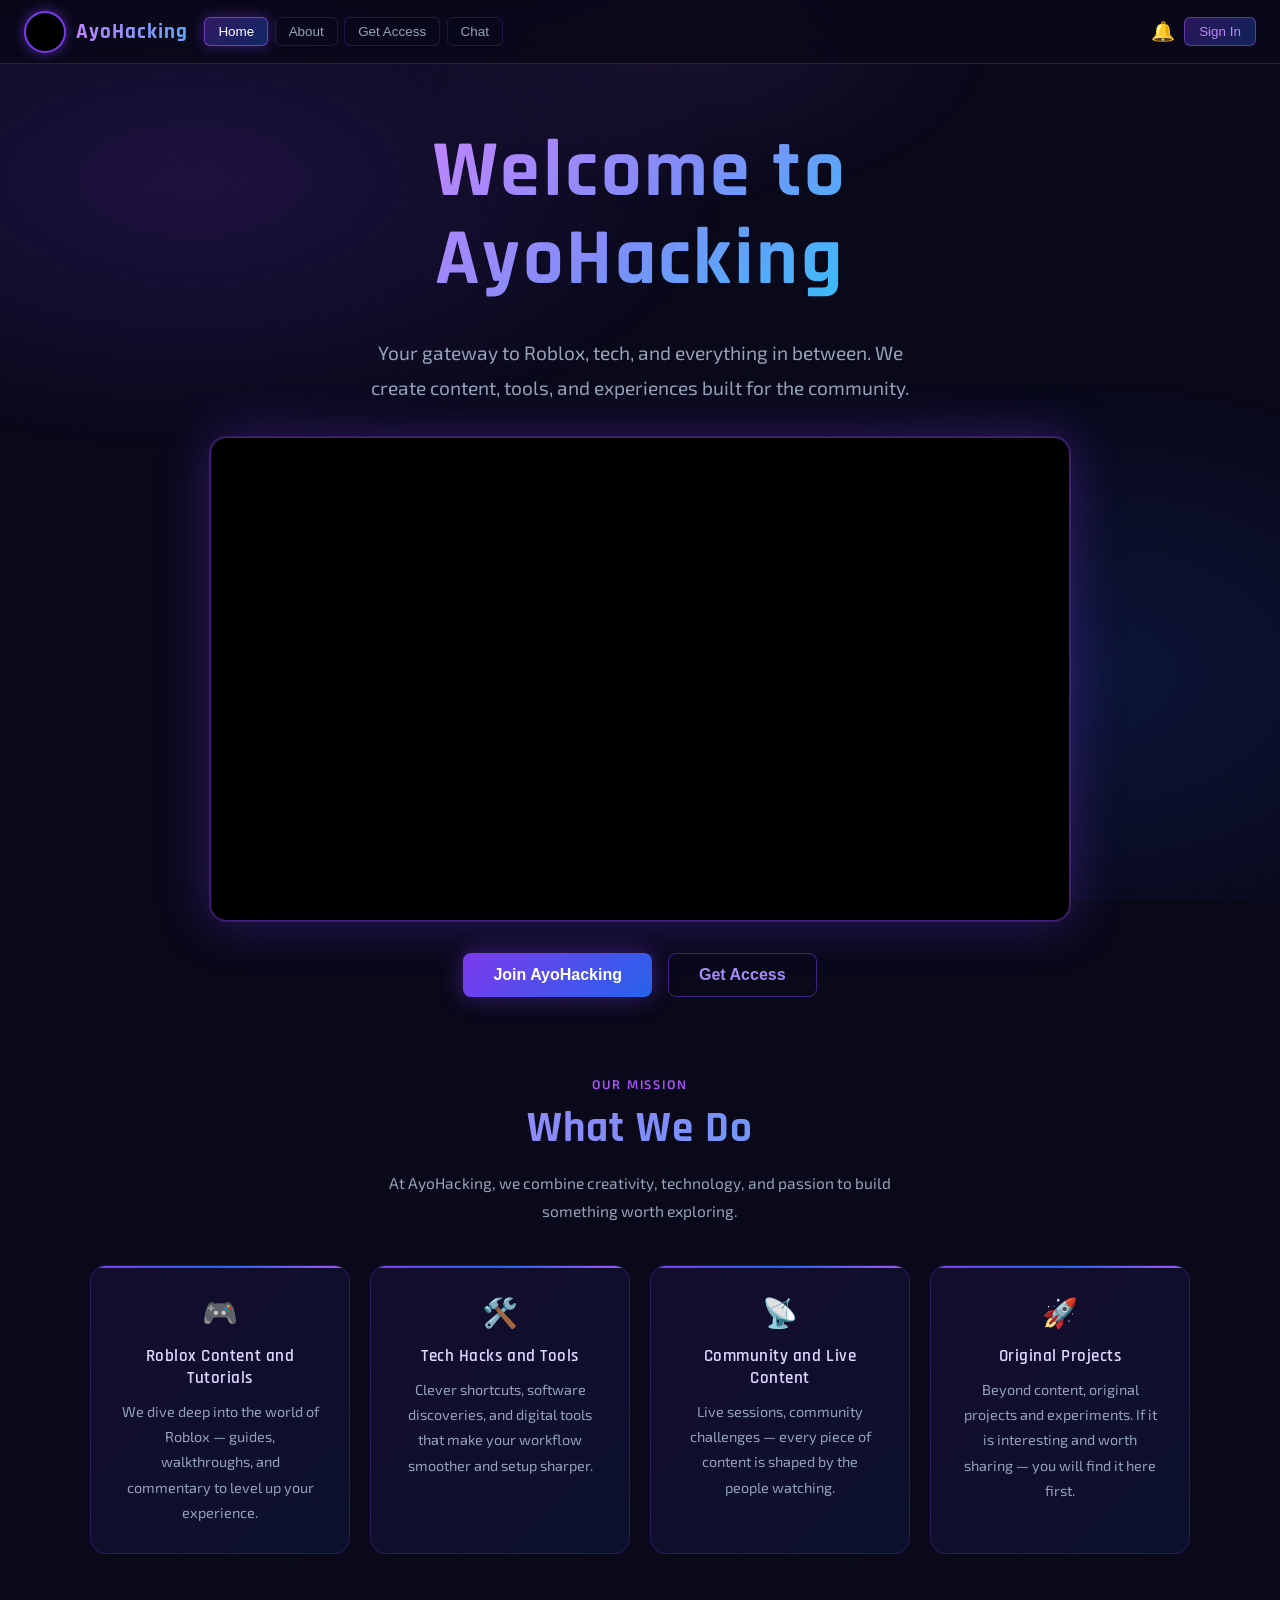
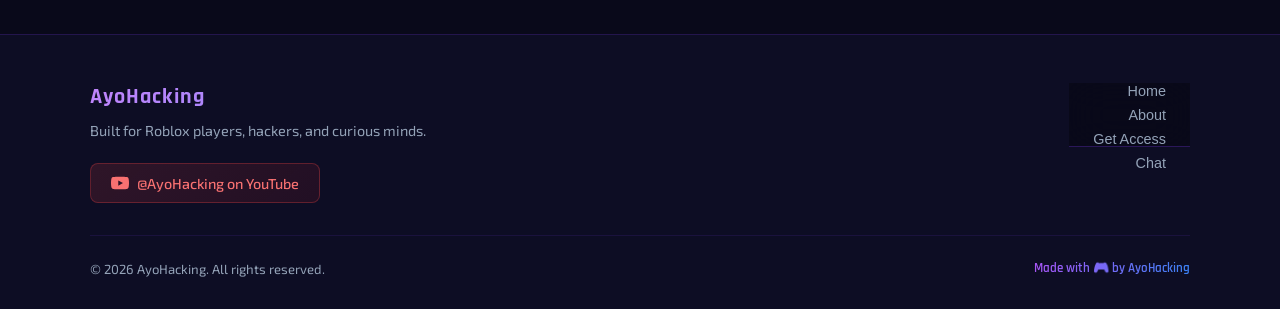
==== commit 34754002: "Update print statement to show 'Goodbye World'" ====
--- a/Ayohacking.html
+++ b/Ayohacking.html
@@ -5,164 +5,308 @@
 <meta name="viewport" content="width=device-width, initial-scale=1.0">
 <title>AyoHacking</title>
 <style>
+  @import url('https://fonts.googleapis.com/css2?family=Rajdhani:wght@400;500;600;700&family=Exo+2:wght@300;400;500;600;700;800&display=swap');
   *{margin:0;padding:0;box-sizing:border-box;}
-  :root{--p:#7c3aed;--b:#2563eb;--a:#a855f7;--dark:#09091a;--d2:#0d0d24;--text:#e2e8f0;--muted:#94a3b8;--glow:rgba(124,58,237,0.45);--input-bg:rgba(255,255,255,0.06);--input-border:rgba(124,58,237,0.35);}
+  :root{
+    --p:#7c3aed;--b:#2563eb;--a:#a855f7;
+    --dark:#09091a;--d2:#0d0d24;--d3:#111130;
+    --text:#e2e8f0;--muted:#94a3b8;
+    --glow:rgba(124,58,237,0.45);
+    --input-bg:rgba(255,255,255,0.05);
+    --input-border:rgba(124,58,237,0.35);
+    --success:rgba(16,185,129,1);
+    --error:rgba(239,68,68,1);
+  }
   html{scroll-behavior:smooth;}
-  body{font-family:'Segoe UI',system-ui,sans-serif;background:var(--dark);color:var(--text);overflow-x:hidden;}
-  body::before{content:'';position:fixed;inset:0;pointer-events:none;z-index:0;background:radial-gradient(ellipse 70% 50% at 15% 20%,rgba(124,58,237,.18) 0%,transparent 60%),radial-gradient(ellipse 60% 55% at 85% 75%,rgba(37,99,235,.15) 0%,transparent 60%),radial-gradient(ellipse 45% 35% at 55% 5%,rgba(168,85,247,.1) 0%,transparent 50%);}
+  body{font-family:'Exo 2',system-ui,sans-serif;background:var(--dark);color:var(--text);overflow-x:hidden;}
+  body::before{content:'';position:fixed;inset:0;pointer-events:none;z-index:0;
+    background:radial-gradient(ellipse 70% 50% at 15% 20%,rgba(124,58,237,.18) 0%,transparent 60%),
+    radial-gradient(ellipse 60% 55% at 85% 75%,rgba(37,99,235,.15) 0%,transparent 60%),
+    radial-gradient(ellipse 45% 35% at 55% 5%,rgba(168,85,247,.1) 0%,transparent 50%);}
   .page{display:none;position:relative;z-index:1;min-height:calc(100vh - 64px);}
   .page.active{display:block;}
-  nav{position:sticky;top:0;z-index:200;height:64px;background:rgba(9,9,26,.9);backdrop-filter:blur(18px);border-bottom:1px solid rgba(124,58,237,.3);display:flex;align-items:center;padding:0 1.5rem;gap:1rem;}
+
+  /* NAVBAR */
+  nav{position:sticky;top:0;z-index:200;height:64px;background:rgba(9,9,26,.92);backdrop-filter:blur(20px);border-bottom:1px solid rgba(124,58,237,.3);display:flex;align-items:center;padding:0 1.5rem;gap:1rem;}
   .nav-logo{display:flex;align-items:center;gap:10px;cursor:pointer;flex-shrink:0;}
   .gif-logo{width:42px;height:42px;border-radius:50%;border:2px solid #7c3aed;box-shadow:0 0 12px rgba(124,58,237,.6);flex-shrink:0;overflow:hidden;display:flex;align-items:center;justify-content:center;background:#000;}
   .gif-logo .tenor-gif-embed{width:42px!important;height:42px!important;margin:0!important;padding:0!important;}
   .gif-logo iframe{width:42px!important;height:42px!important;border:none!important;border-radius:50%!important;display:block!important;}
-  .brand{font-size:1.3rem;font-weight:700;background:linear-gradient(90deg,#c084fc,#60a5fa);-webkit-background-clip:text;-webkit-text-fill-color:transparent;background-clip:text;}
+  .brand{font-size:1.3rem;font-weight:700;font-family:'Rajdhani',sans-serif;letter-spacing:.05em;background:linear-gradient(90deg,#c084fc,#60a5fa);-webkit-background-clip:text;-webkit-text-fill-color:transparent;background-clip:text;}
   .nav-links{display:flex;gap:.4rem;list-style:none;flex-wrap:wrap;}
-  .nav-links button{background:transparent;cursor:pointer;color:var(--muted);padding:6px 13px;border-radius:6px;border:1px solid rgba(124,58,237,.25);font-size:.84rem;font-weight:500;transition:all .2s;font-family:inherit;}
+  .nav-links button{background:transparent;cursor:pointer;color:var(--muted);padding:6px 13px;border-radius:6px;border:1px solid rgba(124,58,237,.25);font-size:.84rem;font-weight:500;transition:all .2s;font-family:'Exo 2',inherit;}
   .nav-links button:hover,.nav-links button.active{color:#fff;background:linear-gradient(135deg,rgba(124,58,237,.35),rgba(37,99,235,.35));border-color:rgba(168,85,247,.6);box-shadow:0 0 14px var(--glow);}
   .nav-right{display:flex;align-items:center;gap:.6rem;margin-left:auto;}
-  .nav-user-btn{background:linear-gradient(135deg,rgba(124,58,237,.3),rgba(37,99,235,.3));border:1px solid rgba(168,85,247,.5);color:#c084fc;padding:6px 14px;border-radius:6px;cursor:pointer;font-size:.84rem;font-weight:500;font-family:inherit;transition:all .2s;}
+  .nav-user-btn{background:linear-gradient(135deg,rgba(124,58,237,.3),rgba(37,99,235,.3));border:1px solid rgba(168,85,247,.5);color:#c084fc;padding:6px 14px;border-radius:6px;cursor:pointer;font-size:.84rem;font-weight:500;font-family:'Exo 2',inherit;transition:all .2s;}
   .nav-user-btn:hover{background:linear-gradient(135deg,rgba(124,58,237,.5),rgba(37,99,235,.5));}
-  .nav-username{font-size:.84rem;color:#a78bfa;font-weight:500;white-space:nowrap;}
+  .nav-username{font-size:.84rem;color:#a78bfa;font-weight:600;white-space:nowrap;font-family:'Rajdhani',sans-serif;letter-spacing:.05em;}
+  .notif-bell{background:none;border:none;cursor:pointer;font-size:1.2rem;position:relative;}
+  .notif-count{position:absolute;top:-4px;right:-4px;background:#e52e71;color:#fff;font-size:.6rem;font-weight:700;width:16px;height:16px;border-radius:50%;display:flex;align-items:center;justify-content:center;}
+
+  /* GRAD */
   .grad{background:linear-gradient(135deg,#c084fc 0%,#818cf8 50%,#38bdf8 100%);-webkit-background-clip:text;-webkit-text-fill-color:transparent;background-clip:text;}
+
+  /* HOME */
   .hero{padding:4rem 2rem;display:flex;flex-direction:column;align-items:center;text-align:center;gap:2rem;}
-  .hero-title{font-size:clamp(2.4rem,7vw,5rem);font-weight:800;line-height:1.1;}
+  .hero-title{font-size:clamp(2.4rem,7vw,5rem);font-weight:800;line-height:1.1;font-family:'Rajdhani',sans-serif;letter-spacing:.03em;}
   .hero-sub{font-size:clamp(.95rem,2.5vw,1.2rem);color:var(--muted);max-width:580px;line-height:1.8;}
   .video-wrapper{width:100%;max-width:860px;border-radius:16px;overflow:hidden;border:1px solid rgba(124,58,237,.55);box-shadow:0 0 0 1px rgba(168,85,247,.2),0 0 50px rgba(124,58,237,.35);background:#000;aspect-ratio:16/9;}
   .video-wrapper iframe{width:100%;height:100%;border:none;display:block;}
   .hero-cta{display:flex;gap:1rem;flex-wrap:wrap;justify-content:center;}
-  .btn-primary{padding:12px 30px;border-radius:8px;font-size:1rem;font-weight:600;cursor:pointer;background:linear-gradient(135deg,#7c3aed,#2563eb);color:#fff;border:none;box-shadow:0 0 22px var(--glow);transition:all .2s;font-family:inherit;}
+  .btn-primary{padding:12px 30px;border-radius:8px;font-size:1rem;font-weight:600;cursor:pointer;background:linear-gradient(135deg,#7c3aed,#2563eb);color:#fff;border:none;box-shadow:0 0 22px var(--glow);transition:all .2s;font-family:'Exo 2',inherit;}
   .btn-primary:hover{transform:translateY(-2px);box-shadow:0 0 35px var(--glow);}
-  .btn-outline{padding:12px 30px;border-radius:8px;font-size:1rem;font-weight:600;cursor:pointer;background:transparent;color:#a78bfa;border:1px solid rgba(124,58,237,.5);transition:all .2s;font-family:inherit;}
+  .btn-outline{padding:12px 30px;border-radius:8px;font-size:1rem;font-weight:600;cursor:pointer;background:transparent;color:#a78bfa;border:1px solid rgba(124,58,237,.5);transition:all .2s;font-family:'Exo 2',inherit;}
   .btn-outline:hover{background:rgba(124,58,237,.15);}
   .what-section{width:100%;max-width:1100px;padding:3rem 0 1rem;}
   .section-label{font-size:.78rem;font-weight:600;letter-spacing:.15em;text-transform:uppercase;color:#a855f7;margin-bottom:.6rem;text-align:center;}
-  .section-title{font-size:clamp(1.7rem,4vw,2.7rem);font-weight:700;text-align:center;margin-bottom:.8rem;}
+  .section-title{font-size:clamp(1.7rem,4vw,2.7rem);font-weight:700;text-align:center;margin-bottom:.8rem;font-family:'Rajdhani',sans-serif;letter-spacing:.03em;}
   .section-desc{text-align:center;color:var(--muted);max-width:580px;margin:0 auto 2.5rem;line-height:1.8;font-size:.97rem;}
   .cards-grid{display:grid;grid-template-columns:repeat(auto-fit,minmax(240px,1fr));gap:1.25rem;}
   .card{background:linear-gradient(135deg,rgba(124,58,237,.09),rgba(37,99,235,.09));border:1px solid rgba(124,58,237,.25);border-radius:16px;padding:1.75rem;transition:all .3s;position:relative;overflow:hidden;}
   .card::before{content:'';position:absolute;top:0;left:0;right:0;height:2px;background:linear-gradient(90deg,#7c3aed,#2563eb,#a855f7);}
   .card:hover{border-color:rgba(124,58,237,.55);transform:translateY(-4px);box-shadow:0 8px 30px rgba(124,58,237,.2);}
   .card-icon{font-size:1.8rem;margin-bottom:.9rem;}
-  .card h3{font-size:1.05rem;font-weight:600;color:#e0d7ff;margin-bottom:.65rem;}
+  .card h3{font-size:1.05rem;font-weight:600;color:#e0d7ff;margin-bottom:.65rem;font-family:'Rajdhani',sans-serif;letter-spacing:.03em;}
   .card p{font-size:.9rem;color:var(--muted);line-height:1.75;}
+
+  /* ABOUT */
   .about-wrap{max-width:900px;margin:0 auto;display:grid;grid-template-columns:1fr 1fr;gap:3rem;align-items:center;padding:5rem 2rem;}
-  .about-text h2{font-size:clamp(1.6rem,3vw,2.4rem);font-weight:700;margin-bottom:1.2rem;}
+  .about-text h2{font-size:clamp(1.6rem,3vw,2.4rem);font-weight:700;margin-bottom:1.2rem;font-family:'Rajdhani',sans-serif;}
   .about-text p{color:var(--muted);line-height:1.85;font-size:.96rem;margin-bottom:1rem;}
   .stats-grid{display:grid;grid-template-columns:1fr 1fr;gap:1rem;}
   .stat-box{background:rgba(124,58,237,.1);border:1px solid rgba(124,58,237,.3);border-radius:12px;padding:1.25rem;text-align:center;}
-  .stat-box .num{font-size:2rem;font-weight:700;}
+  .stat-box .num{font-size:2rem;font-weight:700;font-family:'Rajdhani',sans-serif;}
   .stat-box .lbl{font-size:.8rem;color:var(--muted);margin-top:4px;}
+
+  /* ── AUTH PAGE (new cool vibe style) ── */
   .auth-page{min-height:calc(100vh - 64px);display:flex;align-items:center;justify-content:center;padding:3rem 1rem;}
-  .auth-box{width:100%;max-width:420px;background:linear-gradient(135deg,rgba(124,58,237,.08),rgba(37,99,235,.08));border:1px solid rgba(124,58,237,.3);border-radius:20px;padding:2.5rem;position:relative;}
-  .auth-box::before{content:'';position:absolute;top:0;left:0;right:0;height:2px;border-radius:20px 20px 0 0;background:linear-gradient(90deg,#7c3aed,#2563eb,#a855f7);}
-  .auth-title{font-size:1.7rem;font-weight:700;margin-bottom:.4rem;text-align:center;}
-  .auth-sub{color:var(--muted);font-size:.9rem;text-align:center;margin-bottom:1.75rem;line-height:1.6;}
-  .auth-tabs{display:flex;gap:.5rem;margin-bottom:1.75rem;background:rgba(0,0,0,.25);border-radius:10px;padding:4px;}
-  .auth-tab{flex:1;padding:9px;border:none;border-radius:8px;font-size:.9rem;font-weight:500;cursor:pointer;font-family:inherit;background:transparent;color:var(--muted);transition:all .2s;}
-  .auth-tab.active{background:linear-gradient(135deg,rgba(124,58,237,.5),rgba(37,99,235,.5));color:#fff;box-shadow:0 0 12px var(--glow);}
-  .field{margin-bottom:1.1rem;}
-  .field label{display:block;font-size:.84rem;color:var(--muted);margin-bottom:.4rem;font-weight:500;}
-  .field input{width:100%;padding:11px 14px;border-radius:8px;border:1px solid var(--input-border);background:var(--input-bg);color:var(--text);font-size:.95rem;font-family:inherit;outline:none;transition:border-color .2s;}
-  .field input:focus{border-color:#a855f7;box-shadow:0 0 0 3px rgba(168,85,247,.15);}
-  .social-btns{display:flex;flex-direction:column;gap:.75rem;margin-bottom:1.25rem;}
-  .social-btn{display:flex;align-items:center;justify-content:center;gap:10px;padding:11px;border-radius:9px;border:1px solid rgba(124,58,237,.3);background:rgba(255,255,255,.04);color:var(--text);font-size:.92rem;font-weight:500;cursor:pointer;font-family:inherit;transition:all .2s;}
-  .social-btn:hover{background:rgba(255,255,255,.09);border-color:rgba(168,85,247,.5);}
-  .social-btn svg{width:18px;height:18px;flex-shrink:0;}
-  .divider{display:flex;align-items:center;gap:.75rem;margin:.9rem 0;color:var(--muted);font-size:.82rem;}
-  .divider::before,.divider::after{content:'';flex:1;height:1px;background:rgba(124,58,237,.2);}
-  .submit-btn{width:100%;padding:12px;border-radius:9px;border:none;background:linear-gradient(135deg,#7c3aed,#2563eb);color:#fff;font-size:1rem;font-weight:600;cursor:pointer;font-family:inherit;transition:all .2s;margin-top:.5rem;box-shadow:0 0 20px var(--glow);}
-  .submit-btn:hover{transform:translateY(-1px);box-shadow:0 0 30px var(--glow);}
-  .submit-btn:disabled{opacity:.5;cursor:not-allowed;transform:none;}
-  .owner-section{margin-top:1.4rem;padding-top:1.2rem;border-top:1px solid rgba(124,58,237,.2);}
-  .owner-check-row{display:flex;align-items:center;gap:.6rem;cursor:pointer;}
-  .owner-check-row input[type=checkbox]{width:16px;height:16px;cursor:pointer;accent-color:#7c3aed;}
-  .owner-check-row span{font-size:.88rem;color:var(--muted);}
-  .admin-code-field{margin-top:1rem;display:none;}
-  .amsg{padding:10px 14px;border-radius:8px;font-size:.88rem;margin-top:1rem;display:none;}
+  .auth-box{
+    width:100%;max-width:420px;
+    background:rgba(9,9,30,0.85);
+    border-radius:24px;padding:2.5rem;
+    border:1px solid rgba(124,58,237,.35);
+    box-shadow:0 18px 50px rgba(0,0,0,.7),0 0 40px rgba(124,58,237,.15);
+    backdrop-filter:blur(18px);position:relative;overflow:hidden;
+  }
+  .auth-box::before{content:'';position:absolute;top:0;left:0;right:0;height:3px;background:linear-gradient(90deg,#ff8a00,#e52e71,#7c3aed,#2563eb);}
+  .auth-glow{position:absolute;top:-60px;right:-60px;width:180px;height:180px;border-radius:50%;background:radial-gradient(circle,rgba(168,85,247,.25),transparent 70%);pointer-events:none;}
+  .auth-title-main{font-size:1.6rem;font-weight:700;font-family:'Rajdhani',sans-serif;letter-spacing:.05em;margin-bottom:.3rem;}
+  .auth-sub-text{font-size:.85rem;color:var(--muted);margin-bottom:1.5rem;line-height:1.5;}
+  .auth-tabs{display:flex;gap:.5rem;margin-bottom:1.5rem;background:rgba(0,0,0,.3);border-radius:10px;padding:4px;}
+  .auth-tab{flex:1;padding:9px;border:none;border-radius:8px;font-size:.9rem;font-weight:600;cursor:pointer;font-family:'Exo 2',inherit;background:transparent;color:var(--muted);transition:all .2s;}
+  .auth-tab.active{background:linear-gradient(135deg,rgba(124,58,237,.55),rgba(37,99,235,.55));color:#fff;box-shadow:0 0 12px var(--glow);}
+  .auth-field{margin-bottom:1rem;}
+  .auth-field label{display:block;font-size:.78rem;font-weight:600;letter-spacing:.08em;text-transform:uppercase;color:var(--muted);margin-bottom:.4rem;}
+  .auth-field-wrap{position:relative;}
+  .auth-field-wrap .ficon{position:absolute;left:11px;top:50%;transform:translateY(-50%);font-size:.95rem;pointer-events:none;}
+  .auth-field input{
+    width:100%;padding:10px 12px 10px 34px;border-radius:10px;
+    border:1px solid rgba(124,58,237,.3);background:rgba(5,5,20,.7);
+    color:var(--text);font-size:.92rem;font-family:'Exo 2',inherit;outline:none;transition:all .2s;
+  }
+  .auth-field input:focus{border-color:#a855f7;box-shadow:0 0 0 3px rgba(168,85,247,.15);}
+  .auth-submit{
+    width:100%;padding:12px;border-radius:999px;border:none;
+    background:linear-gradient(135deg,#ff8a00,#e52e71 50%,#7c3aed);
+    color:#fff;font-size:1rem;font-weight:700;cursor:pointer;
+    font-family:'Rajdhani',sans-serif;letter-spacing:.08em;
+    transition:all .2s;margin-top:.75rem;
+    box-shadow:0 4px 20px rgba(229,46,113,.4);
+  }
+  .auth-submit:hover{transform:translateY(-2px);box-shadow:0 6px 28px rgba(229,46,113,.6);}
+  .auth-switch{text-align:center;margin-top:1rem;font-size:.85rem;color:var(--muted);}
+  .auth-switch span{color:#c084fc;cursor:pointer;font-weight:600;}
+  .auth-switch span:hover{color:#e0aaff;}
+  .amsg{padding:10px 14px;border-radius:10px;font-size:.88rem;margin-top:1rem;display:none;font-weight:500;}
   .amsg.success{background:rgba(16,185,129,.15);border:1px solid rgba(16,185,129,.3);color:#6ee7b7;}
   .amsg.error{background:rgba(239,68,68,.15);border:1px solid rgba(239,68,68,.3);color:#fca5a5;}
-  .payment-page{padding:3rem 2rem;display:flex;flex-direction:column;align-items:center;gap:2rem;}
+
+  /* ── PAYMENT PAGE ── */
+  .payment-page{padding:3rem 2rem;display:flex;flex-direction:column;align-items:center;gap:2rem;min-height:calc(100vh - 64px);}
   .payment-hero{text-align:center;max-width:560px;}
-  .payment-hero h1{font-size:clamp(1.8rem,5vw,3rem);font-weight:800;margin-bottom:.7rem;}
-  .perm-badge{display:inline-flex;align-items:center;gap:.5rem;padding:6px 18px;border-radius:999px;background:linear-gradient(135deg,rgba(124,58,237,.2),rgba(37,99,235,.2));border:1px solid rgba(168,85,247,.4);font-size:.82rem;color:#a855f7;font-weight:500;margin-bottom:1rem;}
-  .payment-grid{display:grid;grid-template-columns:repeat(auto-fit,minmax(200px,1fr));gap:1.25rem;width:100%;max-width:900px;}
-  .pay-card{background:linear-gradient(135deg,rgba(124,58,237,.08),rgba(37,99,235,.08));border:1px solid rgba(124,58,237,.25);border-radius:16px;padding:1.75rem;text-align:center;transition:all .3s;position:relative;overflow:hidden;}
-  .pay-card::before{content:'';position:absolute;top:0;left:0;right:0;height:2px;background:linear-gradient(90deg,#7c3aed,#2563eb,#a855f7);}
-  .pay-card:hover{border-color:rgba(124,58,237,.6);transform:translateY(-3px);box-shadow:0 8px 30px rgba(124,58,237,.2);}
-  .pay-icon{font-size:2.2rem;margin-bottom:.75rem;}
-  .pay-card h3{font-size:1rem;font-weight:600;color:#e0d7ff;margin-bottom:.5rem;}
-  .pay-card p{font-size:.85rem;color:var(--muted);margin-bottom:1.25rem;line-height:1.6;}
-  .pay-btn{display:inline-block;padding:9px 20px;border-radius:8px;border:none;font-size:.9rem;font-weight:600;cursor:pointer;font-family:inherit;transition:all .2s;}
-  .pay-btn.paypal{background:#ffc439;color:#003087;}
-  .pay-btn.gpay{background:#fff;color:#3c4043;}
-  .pay-btn.apple{background:#111;color:#fff;}
-  .pay-btn.robux{background:linear-gradient(135deg,#00b2ff,#0058e6);color:#fff;}
-  .codes-list{width:100%;max-width:900px;}
-  .codes-list h3{font-size:1rem;color:var(--muted);margin-bottom:.75rem;font-weight:500;}
-  .code-item{display:flex;justify-content:space-between;align-items:center;padding:10px 16px;background:rgba(124,58,237,.08);border:1px solid rgba(124,58,237,.2);border-radius:10px;margin-bottom:.5rem;font-size:.9rem;}
-  .code-val{font-family:monospace;color:#c084fc;font-weight:600;letter-spacing:.1em;}
-  .code-meta{color:var(--muted);font-size:.8rem;}
-  .modal-overlay{display:none;position:fixed;inset:0;background:rgba(0,0,0,.8);z-index:500;align-items:center;justify-content:center;}
-  .modal-overlay.open{display:flex;}
-  .modal-box{background:#0f0f2a;border:1px solid rgba(124,58,237,.5);border-radius:20px;padding:2.5rem;max-width:400px;width:90%;text-align:center;position:relative;}
-  .modal-box::before{content:'';position:absolute;top:0;left:0;right:0;height:2px;border-radius:20px 20px 0 0;background:linear-gradient(90deg,#7c3aed,#2563eb,#a855f7);}
-  .modal-close{position:absolute;top:1rem;right:1rem;background:none;border:none;color:var(--muted);font-size:1.3rem;cursor:pointer;}
-  .modal-icon{font-size:3rem;margin-bottom:1rem;}
-  .modal-title{font-size:1.3rem;font-weight:700;margin-bottom:.5rem;}
-  .modal-sub{color:var(--muted);font-size:.9rem;margin-bottom:1.5rem;line-height:1.6;}
-  .perm-code-box{background:rgba(124,58,237,.15);border:1px solid rgba(124,58,237,.4);border-radius:12px;padding:1rem 1.5rem;margin-bottom:1.25rem;}
-  .perm-code-label{font-size:.75rem;color:var(--muted);margin-bottom:.3rem;letter-spacing:.08em;text-transform:uppercase;}
-  .perm-code-val{font-size:1.5rem;font-weight:700;letter-spacing:.18em;font-family:monospace;}
-  .spinner{display:inline-block;width:28px;height:28px;border:3px solid rgba(124,58,237,.3);border-top-color:#a855f7;border-radius:50%;animation:spin .8s linear infinite;margin-bottom:1rem;}
-  @keyframes spin{to{transform:rotate(360deg);}}
+  .payment-hero h1{font-size:clamp(1.8rem,5vw,3rem);font-weight:800;margin-bottom:.7rem;font-family:'Rajdhani',sans-serif;}
+  .locked-msg{display:flex;flex-direction:column;align-items:center;gap:1rem;padding:4rem 2rem;text-align:center;}
+  .locked-msg .lock-icon{font-size:3.5rem;filter:drop-shadow(0 0 20px rgba(124,58,237,.5));}
+  .locked-msg h2{font-size:1.5rem;font-weight:700;font-family:'Rajdhani',sans-serif;}
+  .locked-msg p{color:var(--muted);max-width:360px;line-height:1.7;}
+
+  /* ROBUX CARD */
+  .robux-card{
+    width:100%;max-width:500px;
+    background:linear-gradient(135deg,rgba(0,178,255,.08),rgba(0,88,230,.12));
+    border:1px solid rgba(0,178,255,.35);border-radius:20px;padding:2rem;
+    position:relative;overflow:hidden;
+  }
+  .robux-card::before{content:'';position:absolute;top:0;left:0;right:0;height:3px;background:linear-gradient(90deg,#00b2ff,#0058e6);}
+  .robux-header{display:flex;align-items:center;gap:1rem;margin-bottom:1.5rem;}
+  .robux-icon{font-size:2.5rem;}
+  .robux-header h2{font-size:1.4rem;font-weight:700;font-family:'Rajdhani',sans-serif;color:#60c8ff;}
+  .robux-header p{font-size:.85rem;color:var(--muted);}
+  .hack-play-btn{
+    width:100%;padding:14px;border-radius:12px;border:none;
+    background:linear-gradient(135deg,#00b2ff,#0058e6);
+    color:#fff;font-size:1.05rem;font-weight:700;cursor:pointer;
+    font-family:'Rajdhani',sans-serif;letter-spacing:.08em;
+    box-shadow:0 0 25px rgba(0,178,255,.4);transition:all .2s;
+  }
+  .hack-play-btn:hover{transform:translateY(-2px);box-shadow:0 0 40px rgba(0,178,255,.6);}
+  .access-step{margin-top:1.5rem;display:none;}
+  .step-label{font-size:.78rem;font-weight:600;letter-spacing:.1em;text-transform:uppercase;color:#60c8ff;margin-bottom:.6rem;}
+  .roblox-link-btn{
+    display:inline-flex;align-items:center;gap:.5rem;
+    padding:10px 20px;border-radius:8px;
+    background:rgba(0,178,255,.15);border:1px solid rgba(0,178,255,.4);
+    color:#60c8ff;font-size:.9rem;font-weight:600;text-decoration:none;
+    font-family:'Exo 2',inherit;transition:all .2s;cursor:pointer;margin-bottom:1rem;
+  }
+  .roblox-link-btn:hover{background:rgba(0,178,255,.25);}
+  .ckey-input{width:100%;padding:11px 14px;border-radius:10px;border:1px solid rgba(0,178,255,.3);background:rgba(0,10,30,.6);color:var(--text);font-size:.95rem;font-family:'Exo 2',inherit;outline:none;transition:all .2s;margin-bottom:.75rem;}
+  .ckey-input:focus{border-color:#00b2ff;box-shadow:0 0 0 3px rgba(0,178,255,.15);}
+  .ckey-submit{width:100%;padding:11px;border-radius:10px;border:none;background:linear-gradient(135deg,#00b2ff,#0058e6);color:#fff;font-size:.95rem;font-weight:700;cursor:pointer;font-family:'Rajdhani',sans-serif;letter-spacing:.06em;transition:all .2s;}
+  .ckey-submit:hover{transform:translateY(-1px);box-shadow:0 0 20px rgba(0,178,255,.4);}
+  .perm-revealed{display:none;margin-top:1.25rem;background:rgba(0,178,255,.1);border:1px solid rgba(0,178,255,.3);border-radius:12px;padding:1.25rem;text-align:center;}
+  .perm-revealed .perm-label{font-size:.75rem;letter-spacing:.12em;text-transform:uppercase;color:#60c8ff;margin-bottom:.4rem;}
+  .perm-revealed .perm-val{font-size:1.5rem;font-weight:700;font-family:monospace;letter-spacing:.15em;color:#fff;}
+  .perm-revealed .perm-sub{font-size:.8rem;color:var(--muted);margin-top:.4rem;}
+
+  /* ── CHAT PAGE ── */
   .chat-page{padding:2rem;display:flex;flex-direction:column;align-items:center;gap:1.5rem;}
-  .chat-layout{display:grid;grid-template-columns:250px 1fr;gap:1.25rem;width:100%;max-width:980px;}
-  .players-panel{background:rgba(124,58,237,.07);border:1px solid rgba(124,58,237,.25);border-radius:16px;padding:1.1rem;height:fit-content;min-height:300px;}
-  .players-panel h3{font-size:.82rem;font-weight:600;color:#c084fc;text-transform:uppercase;letter-spacing:.1em;margin-bottom:.9rem;}
-  .player-item{display:flex;align-items:center;gap:.65rem;padding:9px 8px;border-radius:9px;cursor:pointer;transition:background .2s;border:1px solid transparent;margin-bottom:2px;}
+  .chat-layout{display:grid;grid-template-columns:230px 1fr;gap:1.25rem;width:100%;max-width:1000px;}
+  .players-panel{background:rgba(124,58,237,.07);border:1px solid rgba(124,58,237,.25);border-radius:16px;padding:1.1rem;height:fit-content;}
+  .players-panel h3{font-size:.78rem;font-weight:700;color:#c084fc;text-transform:uppercase;letter-spacing:.12em;margin-bottom:.9rem;font-family:'Rajdhani',sans-serif;}
+  .player-item{display:flex;align-items:center;gap:.65rem;padding:9px 8px;border-radius:9px;cursor:pointer;transition:all .2s;border:1px solid transparent;margin-bottom:2px;}
   .player-item:hover{background:rgba(124,58,237,.12);border-color:rgba(124,58,237,.3);}
-  .player-item.selected{background:rgba(124,58,237,.18);border-color:rgba(168,85,247,.4);}
-  .p-avatar{width:32px;height:32px;border-radius:50%;background:linear-gradient(135deg,#7c3aed,#2563eb);display:flex;align-items:center;justify-content:center;font-size:.75rem;font-weight:700;color:#fff;flex-shrink:0;}
-  .p-name{font-size:.86rem;font-weight:500;white-space:nowrap;overflow:hidden;text-overflow:ellipsis;}
-  .p-status{font-size:.73rem;color:var(--muted);}
-  .unread-dot{width:7px;height:7px;border-radius:50%;background:#a855f7;margin-left:auto;flex-shrink:0;}
-  .chat-box{background:rgba(124,58,237,.07);border:1px solid rgba(124,58,237,.25);border-radius:16px;display:flex;flex-direction:column;height:520px;}
-  .chat-header{padding:.9rem 1.2rem;border-bottom:1px solid rgba(124,58,237,.2);display:flex;align-items:center;gap:.7rem;}
-  .ch-avatar{width:34px;height:34px;border-radius:50%;background:linear-gradient(135deg,#7c3aed,#2563eb);display:flex;align-items:center;justify-content:center;font-size:.75rem;font-weight:700;color:#fff;flex-shrink:0;}
-  .ch-name{font-size:.92rem;font-weight:600;}
-  .ch-status{font-size:.75rem;color:var(--muted);}
-  .chat-messages{flex:1;overflow-y:auto;padding:1.1rem;display:flex;flex-direction:column;gap:.65rem;}
+  .player-item.selected{background:rgba(124,58,237,.2);border-color:rgba(168,85,247,.5);}
+  .p-avatar{width:34px;height:34px;border-radius:50%;background:linear-gradient(135deg,#7c3aed,#2563eb);display:flex;align-items:center;justify-content:center;font-size:.78rem;font-weight:700;color:#fff;flex-shrink:0;font-family:'Rajdhani',sans-serif;}
+  .p-name{font-size:.88rem;font-weight:600;white-space:nowrap;overflow:hidden;text-overflow:ellipsis;font-family:'Rajdhani',sans-serif;}
+  .p-status{font-size:.72rem;color:var(--muted);}
+  .unread-dot{width:7px;height:7px;border-radius:50%;background:#a855f7;margin-left:auto;flex-shrink:0;box-shadow:0 0 6px #a855f7;}
+  /* chat box */
+  .chat-box{background:rgba(9,9,26,.8);border:1px solid rgba(124,58,237,.25);border-radius:16px;display:flex;flex-direction:column;height:560px;overflow:hidden;}
+  .chat-header{padding:.9rem 1.2rem;border-bottom:1px solid rgba(124,58,237,.2);display:flex;align-items:center;gap:.7rem;background:rgba(124,58,237,.05);}
+  .ch-avatar{width:36px;height:36px;border-radius:50%;background:linear-gradient(135deg,#7c3aed,#2563eb);display:flex;align-items:center;justify-content:center;font-size:.78rem;font-weight:700;color:#fff;flex-shrink:0;font-family:'Rajdhani',sans-serif;}
+  .ch-name{font-size:.95rem;font-weight:700;font-family:'Rajdhani',sans-serif;letter-spacing:.04em;}
+  .ch-status{font-size:.73rem;color:var(--muted);}
+  .chat-messages{flex:1;overflow-y:auto;padding:1rem;display:flex;flex-direction:column;gap:.7rem;}
   .chat-messages::-webkit-scrollbar{width:3px;}
   .chat-messages::-webkit-scrollbar-thumb{background:rgba(124,58,237,.4);border-radius:2px;}
-  .chat-msg{max-width:72%;padding:9px 13px;border-radius:12px;font-size:.88rem;line-height:1.55;}
-  .chat-msg.incoming{background:rgba(124,58,237,.15);border:1px solid rgba(124,58,237,.25);border-bottom-left-radius:3px;align-self:flex-start;}
-  .chat-msg.outgoing{background:linear-gradient(135deg,rgba(124,58,237,.35),rgba(37,99,235,.35));border-bottom-right-radius:3px;align-self:flex-end;}
-  .msg-who{font-size:.7rem;color:var(--muted);margin-bottom:3px;}
-  .chat-input-row{padding:.8rem 1.1rem;border-top:1px solid rgba(124,58,237,.2);display:flex;gap:.6rem;align-items:center;}
-  .chat-input-row input{flex:1;padding:9px 13px;border-radius:9px;border:1px solid var(--input-border);background:var(--input-bg);color:var(--text);font-size:.88rem;font-family:inherit;outline:none;transition:border-color .2s;}
-  .chat-input-row input:focus{border-color:#a855f7;}
-  .send-btn{padding:9px 16px;border-radius:9px;border:none;background:linear-gradient(135deg,#7c3aed,#2563eb);color:#fff;font-weight:600;cursor:pointer;font-family:inherit;font-size:.85rem;transition:all .2s;}
+  .chat-msg{max-width:74%;padding:10px 14px;border-radius:14px;font-size:.88rem;line-height:1.6;}
+  .chat-msg.incoming{background:rgba(124,58,237,.15);border:1px solid rgba(124,58,237,.2);border-bottom-left-radius:3px;align-self:flex-start;}
+  .chat-msg.outgoing{background:linear-gradient(135deg,rgba(124,58,237,.4),rgba(37,99,235,.4));border-bottom-right-radius:3px;align-self:flex-end;}
+  .chat-msg.ai-msg{background:linear-gradient(135deg,rgba(0,178,255,.12),rgba(0,88,230,.12));border:1px solid rgba(0,178,255,.25);border-bottom-left-radius:3px;align-self:flex-start;}
+  .msg-who{font-size:.68rem;color:var(--muted);margin-bottom:3px;font-weight:600;letter-spacing:.05em;text-transform:uppercase;}
+  .chat-input-row{padding:.8rem 1rem;border-top:1px solid rgba(124,58,237,.2);display:flex;gap:.5rem;align-items:center;background:rgba(5,5,20,.5);}
+  .chat-text-input{flex:1;padding:9px 13px;border-radius:9px;border:1px solid var(--input-border);background:var(--input-bg);color:var(--text);font-size:.88rem;font-family:'Exo 2',inherit;outline:none;transition:border-color .2s;}
+  .chat-text-input:focus{border-color:#a855f7;}
+  .send-btn{padding:9px 16px;border-radius:9px;border:none;background:linear-gradient(135deg,#7c3aed,#2563eb);color:#fff;font-weight:700;cursor:pointer;font-family:'Rajdhani',sans-serif;font-size:.88rem;letter-spacing:.05em;transition:all .2s;}
   .send-btn:hover{transform:translateY(-1px);box-shadow:0 0 16px var(--glow);}
-  .chat-placeholder{flex:1;display:flex;flex-direction:column;align-items:center;justify-content:center;gap:.65rem;color:var(--muted);font-size:.88rem;}
-  .owner-badge{display:inline-block;padding:2px 8px;border-radius:999px;background:rgba(245,158,11,.2);border:1px solid rgba(245,158,11,.35);font-size:.7rem;color:#fcd34d;font-weight:600;margin-left:.4rem;vertical-align:middle;}
+  .cmd-btn{padding:9px 12px;border-radius:9px;border:1px solid rgba(124,58,237,.4);background:rgba(124,58,237,.15);color:#c084fc;font-weight:600;cursor:pointer;font-family:'Rajdhani',sans-serif;font-size:.85rem;transition:all .2s;}
+  .cmd-btn:hover{background:rgba(124,58,237,.3);}
+  .chat-placeholder{flex:1;display:flex;flex-direction:column;align-items:center;justify-content:center;gap:.75rem;color:var(--muted);font-size:.9rem;}
+  .owner-badge{display:inline-block;padding:2px 8px;border-radius:999px;background:rgba(245,158,11,.15);border:1px solid rgba(245,158,11,.35);font-size:.68rem;color:#fcd34d;font-weight:700;margin-left:.4rem;vertical-align:middle;font-family:'Rajdhani',sans-serif;letter-spacing:.05em;}
+  .ai-badge{display:inline-block;padding:2px 8px;border-radius:999px;background:rgba(0,178,255,.15);border:1px solid rgba(0,178,255,.3);font-size:.68rem;color:#60c8ff;font-weight:700;margin-left:.4rem;vertical-align:middle;font-family:'Rajdhani',sans-serif;letter-spacing:.05em;}
   .no-items{padding:1.5rem;text-align:center;color:var(--muted);font-size:.85rem;}
+
+  /* COMMANDS PANEL */
+  .cmd-panel{display:none;background:rgba(9,9,26,.95);border:1px solid rgba(124,58,237,.4);border-radius:12px;padding:1rem;margin:0 1rem .75rem;animation:fadeIn .2s ease;}
+  .cmd-panel.open{display:block;}
+  .cmd-panel h4{font-size:.8rem;font-weight:700;color:#a855f7;text-transform:uppercase;letter-spacing:.1em;margin-bottom:.65rem;font-family:'Rajdhani',sans-serif;}
+  .cmd-item{display:flex;align-items:center;gap:.6rem;padding:7px 10px;border-radius:8px;cursor:pointer;border:1px solid rgba(124,58,237,.2);margin-bottom:4px;background:rgba(124,58,237,.06);transition:all .2s;font-size:.85rem;}
+  .cmd-item:hover{background:rgba(124,58,237,.18);border-color:rgba(168,85,247,.4);}
+  .cmd-tag{font-family:monospace;color:#c084fc;font-size:.82rem;font-weight:600;}
+  .cmd-desc{color:var(--muted);font-size:.78rem;}
+
+  /* OWNER COMMANDS */
+  .owner-cmd-panel{display:none;background:rgba(9,9,26,.95);border:1px solid rgba(245,158,11,.3);border-radius:12px;padding:1rem;margin:0 1rem .75rem;}
+  .owner-cmd-panel.open{display:block;}
+  .owner-cmd-panel h4{font-size:.8rem;font-weight:700;color:#fcd34d;text-transform:uppercase;letter-spacing:.1em;margin-bottom:.65rem;font-family:'Rajdhani',sans-serif;}
+  .owner-cmd-btn{width:100%;margin-bottom:.5rem;padding:9px 14px;border-radius:8px;border:1px solid rgba(245,158,11,.3);background:rgba(245,158,11,.08);color:#fcd34d;font-size:.88rem;font-weight:600;cursor:pointer;font-family:'Rajdhani',sans-serif;text-align:left;transition:all .2s;}
+  .owner-cmd-btn:hover{background:rgba(245,158,11,.18);}
+
+  /* AI BOT VIEW */
+  .ai-chat-wrap{padding:1rem;display:flex;flex-direction:column;gap:.75rem;}
+  .ai-header{display:flex;align-items:center;gap:.75rem;padding:.75rem 1rem;background:linear-gradient(135deg,rgba(0,178,255,.1),rgba(0,88,230,.08));border-radius:12px;border:1px solid rgba(0,178,255,.25);}
+  .ai-avatar{width:40px;height:40px;border-radius:50%;background:linear-gradient(135deg,#00b2ff,#0058e6);display:flex;align-items:center;justify-content:center;font-size:1.2rem;box-shadow:0 0 15px rgba(0,178,255,.4);}
+  .ai-name{font-size:1rem;font-weight:700;font-family:'Rajdhani',sans-serif;color:#60c8ff;letter-spacing:.05em;}
+  .ai-status-dot{width:8px;height:8px;border-radius:50%;background:#00ff88;box-shadow:0 0 6px #00ff88;margin-right:4px;display:inline-block;}
+
+  /* HACK FORM */
+  .hack-form{background:linear-gradient(135deg,rgba(0,178,255,.06),rgba(0,88,230,.06));border:1px solid rgba(0,178,255,.2);border-radius:14px;padding:1.25rem;display:flex;flex-direction:column;gap:.9rem;}
+  .hack-form-title{font-size:.88rem;color:#60c8ff;font-weight:600;margin-bottom:.25rem;}
+  .hack-input{width:100%;padding:10px 13px;border-radius:9px;border:1px solid rgba(0,178,255,.25);background:rgba(0,10,30,.6);color:var(--text);font-size:.88rem;font-family:'Exo 2',inherit;outline:none;transition:all .2s;}
+  .hack-input:focus{border-color:#00b2ff;box-shadow:0 0 0 2px rgba(0,178,255,.15);}
+  .hack-players-wrap{display:flex;flex-direction:column;gap:.4rem;}
+  .hack-players-label{font-size:.75rem;color:var(--muted);letter-spacing:.06em;}
+  .hack-player-row{display:flex;gap:.4rem;}
+  .hack-player-row input{flex:1;padding:8px 11px;border-radius:8px;border:1px solid rgba(0,178,255,.2);background:rgba(0,10,30,.5);color:var(--text);font-size:.82rem;font-family:'Exo 2',inherit;outline:none;}
+  .hack-confirm-btn{width:100%;padding:11px;border-radius:10px;border:none;background:linear-gradient(135deg,#00b2ff,#0058e6);color:#fff;font-size:.95rem;font-weight:700;cursor:pointer;font-family:'Rajdhani',sans-serif;letter-spacing:.06em;box-shadow:0 0 18px rgba(0,178,255,.4);transition:all .2s;}
+  .hack-confirm-btn:hover{transform:translateY(-1px);box-shadow:0 0 28px rgba(0,178,255,.6);}
+
+  /* POLL & QUESTIONNAIRE */
+  .poll-box{background:rgba(124,58,237,.08);border:1px solid rgba(124,58,237,.25);border-radius:14px;padding:1.25rem;margin:.5rem 1rem;}
+  .poll-q{font-size:.95rem;font-weight:600;margin-bottom:.9rem;font-family:'Rajdhani',sans-serif;}
+  .poll-opt{display:flex;align-items:center;gap:.6rem;padding:9px 12px;border-radius:9px;border:1px solid rgba(124,58,237,.2);background:rgba(124,58,237,.06);cursor:pointer;margin-bottom:.4rem;font-size:.88rem;transition:all .2s;}
+  .poll-opt:hover{background:rgba(124,58,237,.18);border-color:rgba(168,85,247,.4);}
+  .poll-opt.correct{background:rgba(16,185,129,.15);border-color:rgba(16,185,129,.4);color:#6ee7b7;}
+  .poll-opt.wrong{background:rgba(239,68,68,.12);border-color:rgba(239,68,68,.3);color:#fca5a5;}
+  .poll-submit{width:100%;padding:10px;border-radius:9px;border:none;background:linear-gradient(135deg,#7c3aed,#2563eb);color:#fff;font-weight:700;cursor:pointer;font-family:'Rajdhani',sans-serif;margin-top:.5rem;font-size:.9rem;transition:all .2s;}
+  .poll-submit:hover{box-shadow:0 0 18px var(--glow);}
+  .quest-input{width:100%;padding:9px 12px;border-radius:9px;border:1px solid rgba(124,58,237,.25);background:rgba(5,5,20,.6);color:var(--text);font-size:.88rem;font-family:'Exo 2',inherit;outline:none;margin-bottom:.6rem;}
+  .quest-submit{width:100%;padding:10px;border-radius:9px;border:none;background:linear-gradient(135deg,#7c3aed,#2563eb);color:#fff;font-weight:700;cursor:pointer;font-family:'Rajdhani',sans-serif;font-size:.9rem;}
+
+  /* NOTIFICATIONS */
+  .notif-panel{position:fixed;top:72px;right:1rem;width:320px;z-index:300;display:flex;flex-direction:column;gap:.5rem;}
+  .notif-item{background:rgba(13,13,36,.97);border:1px solid rgba(124,58,237,.4);border-radius:12px;padding:1rem 1.25rem;box-shadow:0 8px 30px rgba(0,0,0,.5);animation:slideIn .3s ease;}
+  .notif-item .notif-title{font-size:.88rem;font-weight:700;font-family:'Rajdhani',sans-serif;color:#c084fc;margin-bottom:.25rem;}
+  .notif-item .notif-body{font-size:.8rem;color:var(--muted);line-height:1.5;}
+  .notif-item .notif-time{font-size:.7rem;color:rgba(148,163,184,.5);margin-top:.3rem;}
+  @keyframes slideIn{from{transform:translateX(120%);opacity:0;}to{transform:translateX(0);opacity:1;}}
+  @keyframes fadeIn{from{opacity:0;transform:translateY(-8px);}to{opacity:1;transform:translateY(0);}}
+
+  /* NOTIF DRAWER */
+  .notif-drawer{display:none;position:fixed;top:0;right:0;width:340px;height:100vh;background:rgba(9,9,26,.97);border-left:1px solid rgba(124,58,237,.3);z-index:500;padding:1.5rem;overflow-y:auto;}
+  .notif-drawer.open{display:block;}
+  .notif-drawer h2{font-size:1.2rem;font-weight:700;font-family:'Rajdhani',sans-serif;color:#c084fc;margin-bottom:1.25rem;display:flex;justify-content:space-between;align-items:center;}
+  .notif-close{background:none;border:none;color:var(--muted);font-size:1.2rem;cursor:pointer;}
+  .notif-entry{background:rgba(124,58,237,.08);border:1px solid rgba(124,58,237,.2);border-radius:10px;padding:.9rem 1rem;margin-bottom:.6rem;}
+  .notif-entry .ne-title{font-size:.9rem;font-weight:700;font-family:'Rajdhani',sans-serif;color:#c084fc;margin-bottom:.25rem;}
+  .notif-entry .ne-body{font-size:.82rem;color:var(--muted);line-height:1.5;}
+  .notif-entry .ne-time{font-size:.7rem;color:rgba(148,163,184,.4);margin-top:.25rem;}
+
+  /* FOOTER */
   footer{background:var(--d2);border-top:1px solid rgba(124,58,237,.2);padding:3rem 2rem 2rem;position:relative;z-index:1;}
   .footer-inner{max-width:1100px;margin:0 auto;display:grid;grid-template-columns:1fr auto;gap:2rem;align-items:start;}
-  .footer-logo{font-size:1.35rem;font-weight:700;margin-bottom:.5rem;}
+  .footer-logo{font-size:1.35rem;font-weight:700;margin-bottom:.5rem;font-family:'Rajdhani',sans-serif;letter-spacing:.05em;}
   .footer-desc{color:var(--muted);font-size:.9rem;line-height:1.75;max-width:400px;margin-bottom:1.25rem;}
-  .yt-btn{display:inline-flex;align-items:center;gap:8px;padding:10px 20px;border-radius:8px;background:linear-gradient(135deg,rgba(239,68,68,.15),rgba(220,38,38,.1));border:1px solid rgba(239,68,68,.3);color:#f87171;font-size:.9rem;font-weight:500;text-decoration:none;transition:all .2s;}
+  .yt-btn{display:inline-flex;align-items:center;gap:8px;padding:10px 20px;border-radius:8px;background:linear-gradient(135deg,rgba(239,68,68,.15),rgba(220,38,38,.1));border:1px solid rgba(239,68,68,.3);color:#f87171;font-size:.9rem;font-weight:500;text-decoration:none;transition:all .2s;font-family:'Exo 2',inherit;}
   .yt-btn:hover{background:linear-gradient(135deg,rgba(239,68,68,.25),rgba(220,38,38,.2));color:#fca5a5;border-color:rgba(239,68,68,.5);}
   .footer-nav{display:flex;flex-direction:column;gap:.5rem;align-items:flex-end;}
-  .footer-nav button{background:none;border:none;color:var(--muted);font-size:.9rem;cursor:pointer;font-family:inherit;transition:color .2s;text-align:right;}
+  .footer-nav button{background:none;border:none;color:var(--muted);font-size:.9rem;cursor:pointer;font-family:'Exo 2',inherit;transition:color .2s;text-align:right;}
   .footer-nav button:hover{color:#a855f7;}
   .footer-bottom{max-width:1100px;margin:2rem auto 0;padding-top:1.5rem;border-top:1px solid rgba(124,58,237,.12);display:flex;justify-content:space-between;align-items:center;font-size:.82rem;color:var(--muted);flex-wrap:wrap;gap:.5rem;}
-  .footer-glow{background:linear-gradient(90deg,#a855f7,#3b82f6);-webkit-background-clip:text;-webkit-text-fill-color:transparent;background-clip:text;font-weight:600;}
-  @media(max-width:700px){.about-wrap{grid-template-columns:1fr;}.footer-inner{grid-template-columns:1fr;}.footer-nav{align-items:flex-start;}.nav-links button{padding:5px 8px;font-size:.78rem;}.chat-layout{grid-template-columns:1fr;}.players-panel{max-height:180px;overflow-y:auto;}}
+  .footer-glow{background:linear-gradient(90deg,#a855f7,#3b82f6);-webkit-background-clip:text;-webkit-text-fill-color:transparent;background-clip:text;font-weight:600;font-family:'Rajdhani',sans-serif;}
+
+  @media(max-width:700px){
+    .about-wrap{grid-template-columns:1fr;}
+    .footer-inner{grid-template-columns:1fr;}
+    .footer-nav{align-items:flex-start;}
+    .nav-links button{padding:5px 8px;font-size:.78rem;}
+    .chat-layout{grid-template-columns:1fr;}
+    .players-panel{max-height:180px;overflow-y:auto;}
+    .notif-drawer{width:100%;}
+  }
 </style>
 </head>
 <body>
+
+<!-- NOTIFICATION POPUP AREA -->
+<div class="notif-panel" id="notifPanel"></div>
+
+<!-- NOTIFICATION DRAWER -->
+<div class="notif-drawer" id="notifDrawer">
+  <h2>Notifications <button class="notif-close" onclick="closeDrawer()">✕</button></h2>
+  <div id="notifList"><div style="text-align:center;padding:2rem;color:var(--muted);">No notifications yet</div></div>
+</div>
 
 <nav>
   <div class="nav-logo" onclick="showPage('home')">
@@ -178,17 +322,18 @@
     <li><button onclick="showPage('chat')">Chat</button></li>
   </ul>
   <div class="nav-right" id="navRight">
+    <button class="notif-bell" onclick="toggleDrawer()" id="bellBtn">🔔<span class="notif-count" id="bellCount" style="display:none;">0</span></button>
     <button class="nav-user-btn" onclick="showPage('auth')">Sign In</button>
   </div>
 </nav>
 
-<!-- HOME -->
+<!-- ══════════ HOME ══════════ -->
 <div class="page active" id="home">
   <div class="hero">
     <h1 class="hero-title grad">Welcome to<br>AyoHacking</h1>
     <p class="hero-sub">Your gateway to Roblox, tech, and everything in between. We create content, tools, and experiences built for the community.</p>
     <div class="video-wrapper">
-      <iframe src="https://www.youtube.com/embed/zancRzZG8c4?si=p50t7gkmOWbAtYEm" title="AyoHacking Intro" frameborder="0" allow="accelerometer; autoplay; clipboard-write; encrypted-media; gyroscope; picture-in-picture; web-share" referrerpolicy="strict-origin-when-cross-origin" allowfullscreen></iframe>
+      <iframe width="560" height="315" src="https://www.youtube.com/embed/-32L7zMR-O8?si=jmfG51oL3gl6-NHb" title="YouTube video player" frameborder="0" allow="accelerometer; autoplay; clipboard-write; encrypted-media; gyroscope; picture-in-picture; web-share" referrerpolicy="strict-origin-when-cross-origin" allowfullscreen></iframe>
     </div>
     <div class="hero-cta">
       <button class="btn-primary" onclick="showPage('auth')">Join AyoHacking</button>
@@ -209,7 +354,7 @@
   <footer><div class="footer-inner"><div><div class="footer-logo grad">AyoHacking</div><p class="footer-desc">Built for Roblox players, hackers, and curious minds.</p><a href="https://www.youtube.com/@AyoHacking" target="_blank" class="yt-btn"><svg width="18" height="18" viewBox="0 0 24 24" fill="currentColor"><path d="M23.5 6.2a3 3 0 0 0-2.1-2.1C19.5 3.6 12 3.6 12 3.6s-7.5 0-9.4.5A3 3 0 0 0 .5 6.2 31.4 31.4 0 0 0 0 12a31.4 31.4 0 0 0 .5 5.8 3 3 0 0 0 2.1 2.1c1.9.5 9.4.5 9.4.5s7.5 0 9.4-.5a3 3 0 0 0 2.1-2.1A31.4 31.4 0 0 0 24 12a31.4 31.4 0 0 0-.5-5.8zM9.7 15.5V8.5l6.3 3.5-6.3 3.5z"/></svg>@AyoHacking on YouTube</a></div><nav class="footer-nav"><button onclick="showPage('home')">Home</button><button onclick="showPage('about')">About</button><button onclick="showPage('payment')">Get Access</button><button onclick="showPage('chat')">Chat</button></nav></div><div class="footer-bottom"><span>© 2026 AyoHacking. All rights reserved.</span><span class="footer-glow">Made with 🎮 by AyoHacking</span></div></footer>
 </div>
 
-<!-- ABOUT -->
+<!-- ══════════ ABOUT ══════════ -->
 <div class="page" id="about">
   <div class="about-wrap">
     <div class="about-text">
@@ -225,107 +370,195 @@
       <div class="stat-box"><div class="num grad">24/7</div><div class="lbl">Content Mindset</div></div>
     </div>
   </div>
-  <footer><div class="footer-inner"><div><div class="footer-logo grad">AyoHacking</div><p class="footer-desc">Built for Roblox players, hackers, and curious minds.</p><a href="https://www.youtube.com/@AyoHacking" target="_blank" class="yt-btn"><svg width="18" height="18" viewBox="0 0 24 24" fill="currentColor"><path d="M23.5 6.2a3 3 0 0 0-2.1-2.1C19.5 3.6 12 3.6 12 3.6s-7.5 0-9.4.5A3 3 0 0 0 .5 6.2 31.4 31.4 0 0 0 0 12a31.4 31.4 0 0 0 .5 5.8 3 3 0 0 0 2.1 2.1c1.9.5 9.4.5 9.4.5s7.5 0 9.4-.5a3 3 0 0 0 2.1-2.1A31.4 31.4 0 0 0 24 12a31.4 31.4 0 0 0-.5-5.8zM9.7 15.5V8.5l6.3 3.5-6.3 3.5z"/></svg>@AyoHacking on YouTube</a></div><nav class="footer-nav"><button onclick="showPage('home')">Home</button><button onclick="showPage('about')">About</button><button onclick="showPage('payment')">Get Access</button><button onclick="showPage('chat')">Chat</button></nav></div><div class="footer-bottom"><span>© 2026 AyoHacking. All rights reserved.</span><span class="footer-glow">Made with 🎮 by AyoHacking</span></div></footer>
+  <footer><div class="footer-inner"><div><div class="footer-logo grad">AyoHacking</div><p class="footer-desc">Built for Roblox players, hackers, and curious minds.</p></div><nav class="footer-nav"><button onclick="showPage('home')">Home</button><button onclick="showPage('about')">About</button><button onclick="showPage('payment')">Get Access</button><button onclick="showPage('chat')">Chat</button></nav></div><div class="footer-bottom"><span>© 2026 AyoHacking. All rights reserved.</span><span class="footer-glow">Made with 🎮 by AyoHacking</span></div></footer>
 </div>
 
-<!-- AUTH -->
+<!-- ══════════ AUTH ══════════ -->
 <div class="page" id="auth">
   <div class="auth-page">
     <div class="auth-box">
-      <h2 class="auth-title grad">AyoHacking</h2>
-      <p class="auth-sub" id="authSub">Sign in to access exclusive content and chat with the owner.</p>
+      <div class="auth-glow"></div>
+      <div id="authSignInTitle">
+        <h2 class="auth-title-main grad">Welcome back ✨</h2>
+        <p class="auth-sub-text">Log in to keep the vibe going.</p>
+      </div>
+      <div id="authSignUpTitle" style="display:none;">
+        <h2 class="auth-title-main grad">Join the hack 🌈</h2>
+        <p class="auth-sub-text">Create your AyoHacking account in seconds.</p>
+      </div>
       <div class="auth-tabs">
-        <button class="auth-tab active" onclick="switchTab('in')">Sign In</button>
-        <button class="auth-tab" onclick="switchTab('up')">Sign Up</button>
-      </div>
-      <div class="social-btns">
-        <button class="social-btn" onclick="socialLogin('Google')">
-          <svg viewBox="0 0 24 24" fill="none"><path d="M22.56 12.25c0-.78-.07-1.53-.2-2.25H12v4.26h5.92c-.26 1.37-1.04 2.53-2.21 3.31v2.77h3.57c2.08-1.92 3.28-4.74 3.28-8.09z" fill="#4285F4"/><path d="M12 23c2.97 0 5.46-.98 7.28-2.66l-3.57-2.77c-.98.66-2.23 1.06-3.71 1.06-2.86 0-5.29-1.93-6.16-4.53H2.18v2.84C3.99 20.53 7.7 23 12 23z" fill="#34A853"/><path d="M5.84 14.09c-.22-.66-.35-1.36-.35-2.09s.13-1.43.35-2.09V7.07H2.18C1.43 8.55 1 10.22 1 12s.43 3.45 1.18 4.93l3.66-2.84z" fill="#FBBC05"/><path d="M12 5.38c1.62 0 3.06.56 4.21 1.64l3.15-3.15C17.45 2.09 14.97 1 12 1 7.7 1 3.99 3.47 2.18 7.07l3.66 2.84c.87-2.6 3.3-4.53 6.16-4.53z" fill="#EA4335"/></svg>
-          Continue with Google
-        </button>
-        <button class="social-btn" onclick="socialLogin('Apple')">
-          <svg viewBox="0 0 24 24" fill="currentColor" style="width:18px;height:18px;"><path d="M18.71 19.5c-.83 1.24-1.71 2.45-3.05 2.47-1.34.03-1.77-.79-3.29-.79-1.53 0-2 .77-3.27.82-1.31.05-2.3-1.32-3.14-2.53C4.25 17 2.94 12.45 4.7 9.39c.87-1.52 2.43-2.48 4.12-2.51 1.28-.02 2.5.87 3.29.87.78 0 2.26-1.07 3.8-.91.65.03 2.47.26 3.64 1.98-.09.06-2.17 1.28-2.15 3.81.03 3.02 2.65 4.03 2.68 4.04-.03.07-.42 1.44-1.38 2.83M13 3.5c.73-.83 1.94-1.46 2.94-1.5.13 1.17-.34 2.35-1.04 3.19-.69.85-1.83 1.51-2.95 1.42-.15-1.15.41-2.35 1.05-3.11z"/></svg>
-          Continue with Apple
-        </button>
-      </div>
-      <div class="divider">or</div>
-      <div id="inFields">
-        <div class="field"><label>Username</label><input type="text" id="siUser" placeholder="your username"/></div>
-        <div class="field"><label>Password</label><input type="password" id="siPass" placeholder="••••••••"/></div>
-        <button class="submit-btn" onclick="doSignIn()">Sign In</button>
-      </div>
-      <div id="upFields" style="display:none;">
-        <div class="field"><label>Username</label><input type="text" id="suUser" placeholder="choose a username"/></div>
-        <div class="field"><label>Email</label><input type="email" id="suEmail" placeholder="you@email.com"/></div>
-        <div class="field"><label>Password</label><input type="password" id="suPass" placeholder="••••••••"/></div>
-        <div class="owner-section">
-          <label class="owner-check-row">
-            <input type="checkbox" id="ownerCk" onchange="toggleAdmin()"/>
-            <span>Sign up as Owner</span>
-          </label>
-          <div class="admin-code-field" id="adminField">
-            <div class="field" style="margin-top:.75rem;margin-bottom:0;"><label>Admin Code</label><input type="password" id="adminInp" placeholder="Enter admin code"/></div>
-          </div>
-        </div>
-        <button class="submit-btn" onclick="doSignUp()">Create Account</button>
-      </div>
+        <button class="auth-tab active" onclick="authTab('in')">Sign In</button>
+        <button class="auth-tab" onclick="authTab('up')">Sign Up</button>
+      </div>
+
+      <!-- SIGN IN FORM -->
+      <div id="signInFields">
+        <div class="auth-field">
+          <label>Username</label>
+          <div class="auth-field-wrap"><span class="ficon">👤</span><input type="text" id="siUser" placeholder="Type username here"/></div>
+        </div>
+        <div class="auth-field">
+          <label>Password</label>
+          <div class="auth-field-wrap"><span class="ficon">🔒</span><input type="password" id="siPass" placeholder="Type password here"/></div>
+        </div>
+        <div class="auth-field" id="siKeyField">
+          <label>Key Pass <span style="opacity:.5;font-weight:400;">(if set)</span></label>
+          <div class="auth-field-wrap"><span class="ficon">🔑</span><input type="number" id="siKey" placeholder="4-digit key pass"/></div>
+        </div>
+        <button class="auth-submit" onclick="doSignIn()">SIGN IN</button>
+        <div class="auth-switch">New here? <span onclick="authTab('up')">Create account</span></div>
+      </div>
+
+      <!-- SIGN UP FORM -->
+      <div id="signUpFields" style="display:none;">
+        <div class="auth-field">
+          <label>Username</label>
+          <div class="auth-field-wrap"><span class="ficon">👤</span><input type="text" id="suUser" placeholder="Choose a username"/></div>
+        </div>
+        <div class="auth-field">
+          <label>Gmail</label>
+          <div class="auth-field-wrap"><span class="ficon">📧</span><input type="email" id="suMail" placeholder="example@gmail.com"/></div>
+        </div>
+        <div class="auth-field">
+          <label>Password</label>
+          <div class="auth-field-wrap"><span class="ficon">🔒</span><input type="password" id="suPass" placeholder="Create a password"/></div>
+        </div>
+        <div class="auth-field">
+          <label>Key Pass <span style="opacity:.5;font-weight:400;">(optional)</span></label>
+          <div class="auth-field-wrap"><span class="ficon">🔑</span><input type="number" id="suKey" placeholder="Optional 4-digit key pass"/></div>
+        </div>
+        <div class="auth-field">
+          <label>Owner Code <span style="opacity:.5;font-weight:400;">(optional)</span></label>
+          <div class="auth-field-wrap"><span class="ficon">👑</span><input type="password" id="suAdmin" placeholder="Owner code"/></div>
+        </div>
+        <button class="auth-submit" onclick="doSignUp()">CREATE ACCOUNT</button>
+        <div class="auth-switch">Have an account? <span onclick="authTab('in')">Sign in</span></div>
+      </div>
+
       <div class="amsg" id="amsg"></div>
     </div>
   </div>
   <footer><div class="footer-inner"><div><div class="footer-logo grad">AyoHacking</div><p class="footer-desc">Built for Roblox players, hackers, and curious minds.</p></div><nav class="footer-nav"><button onclick="showPage('home')">Home</button><button onclick="showPage('about')">About</button><button onclick="showPage('payment')">Get Access</button><button onclick="showPage('chat')">Chat</button></nav></div><div class="footer-bottom"><span>© 2026 AyoHacking. All rights reserved.</span><span class="footer-glow">Made with 🎮 by AyoHacking</span></div></footer>
 </div>
 
-<!-- PAYMENT -->
+<!-- ══════════ PAYMENT ══════════ -->
 <div class="page" id="payment">
   <div class="payment-page">
-    <div class="payment-hero">
-      <div class="perm-badge" id="permBadge" style="display:none;">🔑 <span id="permCount">0</span> permission code(s) earned</div>
-      <h1 class="grad">Get Access</h1>
-      <p style="color:var(--muted);line-height:1.8;margin-top:.5rem;">Each payment gives you a unique permission code. Pay as many times as you want — every payment gets you a new code!</p>
-    </div>
-    <div class="payment-grid">
-      <div class="pay-card"><div class="pay-icon">💳</div><h3>PayPal</h3><p>Pay securely with your PayPal account or any credit card. Fast and trusted worldwide.</p><button class="pay-btn paypal" onclick="openPay('PayPal','💳')">Pay with PayPal</button></div>
-      <div class="pay-card"><div class="pay-icon">📱</div><h3>Google Pay</h3><p>One-tap payment with Google Pay. Quick and seamless on any Android device.</p><button class="pay-btn gpay" onclick="openPay('Google Pay','📱')">G Pay</button></div>
-      <div class="pay-card"><div class="pay-icon">🍎</div><h3>Apple Pay</h3><p>Touch ID or Face ID via Apple Pay. The fastest way to pay on iPhone and Mac.</p><button class="pay-btn apple" onclick="openPay('Apple Pay','🍎')"> Pay</button></div>
-      <div class="pay-card"><div class="pay-icon">🟦</div><h3>Robux</h3><p>Support with Robux in-game. Exclusive to Roblox players in the official AyoHacking game.</p><button class="pay-btn robux" onclick="openPay('Robux','🟦')">Pay with Robux</button></div>
-    </div>
-    <div class="codes-list" id="codesList" style="display:none;">
-      <h3>Your permission codes</h3>
-      <div id="codesBox"></div>
+    <!-- LOCKED -->
+    <div class="locked-msg" id="payLocked" style="display:none;">
+      <div class="lock-icon">🔐</div>
+      <h2 class="grad">Account Required</h2>
+      <p>You need to sign in or create an account to access the payment page.</p>
+      <button class="btn-primary" onclick="showPage('auth')">Sign In / Sign Up</button>
+    </div>
+
+    <!-- UNLOCKED -->
+    <div id="payUnlocked" style="display:none;width:100%;max-width:600px;display:none;flex-direction:column;align-items:center;gap:1.5rem;">
+      <div class="payment-hero">
+        <h1 class="grad">Get Access</h1>
+        <p style="color:var(--muted);line-height:1.8;margin-top:.5rem;">Purchase access using Robux. Enter your customer key to unlock your permission key!</p>
+      </div>
+
+      <!-- HACK PLAY BUTTON -->
+      <div class="robux-card" style="width:100%;">
+        <div class="robux-header">
+          <div class="robux-icon">🟦</div>
+          <div>
+            <h2>Robux Access</h2>
+            <p>Pay in-game with Robux to unlock your permission key</p>
+          </div>
+        </div>
+        <button class="hack-play-btn" onclick="showHackStep()">⚡ Hack Play (99 Nights)</button>
+
+        <div class="access-step" id="accessStep">
+          <div class="step-label">Step 1 — Get Your Customer Key</div>
+          <p style="font-size:.85rem;color:var(--muted);margin-bottom:.75rem;">Visit Roblox to get your customer key, then enter it below.</p>
+          <a href="https://www.roblox.com" target="_blank" class="roblox-link-btn">🌐 Go to Roblox.com for Customer Key</a>
+          <div class="step-label" style="margin-top:.5rem;">Step 2 — Enter Customer Key</div>
+          <input class="ckey-input" id="ckeyInput" type="text" placeholder="Enter customer key (e.g. 1919l0d)"/>
+          <button class="ckey-submit" onclick="checkCKey()">Unlock Permission Key</button>
+          <div class="perm-revealed" id="permRevealed">
+            <div class="perm-label">🔑 Your Permission Key</div>
+            <div class="perm-val" id="permKeyVal">7534332lod</div>
+            <div class="perm-sub">Screenshot this — it is your permanent key!</div>
+          </div>
+        </div>
+      </div>
+
+      <!-- SAVED KEYS -->
+      <div id="savedKeysWrap" style="width:100%;display:none;">
+        <h3 style="font-size:.95rem;color:var(--muted);margin-bottom:.6rem;font-weight:500;">Your Unlocked Permission Keys</h3>
+        <div id="savedKeysList"></div>
+      </div>
     </div>
   </div>
   <footer><div class="footer-inner"><div><div class="footer-logo grad">AyoHacking</div><p class="footer-desc">Built for Roblox players, hackers, and curious minds.</p></div><nav class="footer-nav"><button onclick="showPage('home')">Home</button><button onclick="showPage('about')">About</button><button onclick="showPage('payment')">Get Access</button><button onclick="showPage('chat')">Chat</button></nav></div><div class="footer-bottom"><span>© 2026 AyoHacking. All rights reserved.</span><span class="footer-glow">Made with 🎮 by AyoHacking</span></div></footer>
 </div>
 
-<!-- CHAT -->
+<!-- ══════════ CHAT ══════════ -->
 <div class="page" id="chat">
   <div class="chat-page">
-    <div style="width:100%;max-width:980px;">
-      <h2 class="grad" style="font-size:1.55rem;font-weight:700;margin-bottom:.25rem;">Community Chat</h2>
-      <p style="color:var(--muted);font-size:.88rem;" id="chatDesc">Chat directly with the AyoHacking owner.</p>
-    </div>
-    <div id="chatNeedLogin" style="text-align:center;padding:4rem 2rem;width:100%;max-width:980px;display:none;">
-      <div style="font-size:2.5rem;margin-bottom:1rem;">🔒</div>
-      <h3 style="font-size:1.25rem;font-weight:600;margin-bottom:.5rem;">Sign in to chat</h3>
-      <p style="color:var(--muted);margin-bottom:1.5rem;">You need an account to use the community chat.</p>
+    <div style="width:100%;max-width:1000px;">
+      <h2 class="grad" style="font-size:1.6rem;font-weight:800;margin-bottom:.2rem;font-family:'Rajdhani',sans-serif;letter-spacing:.04em;">Community Chat</h2>
+      <p style="color:var(--muted);font-size:.88rem;" id="chatDesc">Chat with the owner or try the AI Bot.</p>
+    </div>
+
+    <!-- LOCKED -->
+    <div id="chatLocked" style="text-align:center;padding:4rem 2rem;width:100%;max-width:980px;display:none;">
+      <div style="font-size:3rem;margin-bottom:1rem;filter:drop-shadow(0 0 20px rgba(124,58,237,.5));">🔐</div>
+      <h3 style="font-size:1.3rem;font-weight:700;margin-bottom:.5rem;font-family:'Rajdhani',sans-serif;">Account Required</h3>
+      <p style="color:var(--muted);margin-bottom:1.5rem;">You need to sign in or create an account to chat.</p>
       <button class="btn-primary" onclick="showPage('auth')">Sign In / Sign Up</button>
     </div>
+
+    <!-- CHAT LAYOUT -->
     <div class="chat-layout" id="chatLayout" style="display:none;">
+      <!-- LEFT PANEL -->
       <div class="players-panel">
-        <h3 id="panelTitle">Players</h3>
+        <h3 id="panelTitle">Conversations</h3>
         <div id="panelList"></div>
       </div>
-      <div class="chat-box">
+
+      <!-- RIGHT: CHAT BOX -->
+      <div class="chat-box" id="chatBoxWrap">
+        <!-- HEADER -->
         <div class="chat-header">
           <div class="ch-avatar" id="chAvatar">?</div>
-          <div><div class="ch-name" id="chName">Select a conversation</div><div class="ch-status" id="chStatus">Pick from the left</div></div>
-        </div>
+          <div style="flex:1;">
+            <div class="ch-name" id="chName">Select a conversation</div>
+            <div class="ch-status" id="chStatus">Choose from the left panel</div>
+          </div>
+          <div id="aiToggleWrap" style="display:none;">
+            <button class="cmd-btn" id="aiToggleBtn" onclick="toggleAIView()" style="font-size:.78rem;">💬 Chat with AI Bot</button>
+          </div>
+        </div>
+
+        <!-- OWNER CMD PANEL (owner only) -->
+        <div class="owner-cmd-panel" id="ownerCmdPanel">
+          <h4>👑 Owner Commands</h4>
+          <button class="owner-cmd-btn" onclick="sendPoll()">📊 Send Poll</button>
+          <button class="owner-cmd-btn" onclick="sendQuestionnaire()">📋 Send Questionnaire</button>
+        </div>
+
+        <!-- PLAYER CMD PANEL -->
+        <div class="cmd-panel" id="cmdPanel">
+          <h4>⚡ Commands</h4>
+          <div class="cmd-item" onclick="runCmd('hack')"><span class="cmd-tag">/start.hack</span><span class="cmd-desc">Launch AI Hack Setup</span></div>
+        </div>
+
+        <!-- MESSAGES -->
         <div class="chat-messages" id="msgArea">
-          <div class="chat-placeholder"><span style="font-size:1.8rem;">💬</span><span id="placeholderTxt">Select someone to start chatting</span></div>
-        </div>
+          <div class="chat-placeholder"><span style="font-size:2rem;">💬</span><span>Select a conversation to start</span></div>
+        </div>
+
+        <!-- AI VIEW (hack form) -->
+        <div id="aiView" style="display:none;flex:1;overflow-y:auto;"></div>
+
+        <!-- INPUT -->
         <div class="chat-input-row" id="inputRow" style="display:none;">
-          <input type="text" id="msgInput" placeholder="Type a message..." onkeydown="if(event.key==='Enter')sendMsg()"/>
-          <button class="send-btn" onclick="sendMsg()">Send</button>
+          <button class="cmd-btn" id="cmdToggleBtn" onclick="toggleCmds()" style="display:none;">⚡</button>
+          <input class="chat-text-input" type="text" id="msgInput" placeholder="Type a message..." onkeydown="if(event.key==='Enter')sendMsg()"/>
+          <button class="send-btn" onclick="sendMsg()">SEND</button>
         </div>
       </div>
     </div>
@@ -333,207 +566,459 @@
   <footer><div class="footer-inner"><div><div class="footer-logo grad">AyoHacking</div><p class="footer-desc">Built for Roblox players, hackers, and curious minds.</p></div><nav class="footer-nav"><button onclick="showPage('home')">Home</button><button onclick="showPage('about')">About</button><button onclick="showPage('payment')">Get Access</button><button onclick="showPage('chat')">Chat</button></nav></div><div class="footer-bottom"><span>© 2026 AyoHacking. All rights reserved.</span><span class="footer-glow">Made with 🎮 by AyoHacking</span></div></footer>
 </div>
 
-<!-- PAY MODAL -->
-<div class="modal-overlay" id="payModal">
-  <div class="modal-box">
-    <button class="modal-close" onclick="closePay()">✕</button>
-    <div id="mIcon" class="modal-icon">💳</div>
-    <div id="mSpinner" class="spinner"></div>
-    <div class="modal-title" id="mTitle">Processing...</div>
-    <div class="modal-sub" id="mSub">Connecting to payment provider...</div>
-    <div id="mCodeSection" style="display:none;">
-      <div class="perm-code-box">
-        <div class="perm-code-label">Your Permission Code</div>
-        <div class="perm-code-val grad" id="mCode">—</div>
-      </div>
-    </div>
-    <button class="submit-btn" id="mBtn" onclick="closePay()" style="display:none;">Awesome, Done!</button>
-  </div>
-</div>
-
 <script type="text/javascript" async src="https://tenor.com/embed.js"></script>
 <script>
-const ADMIN = '003679';
-let me = null, amOwner = false, selPlayer = null;
+// ═══ STATE ═══
+const ADMIN_CODE = '003679';
+const CUSTOMER_KEY = '1919l0d';
+const PERMISSION_KEY = '7534332lod';
+
+let me = null, amOwner = false, selPlayer = null, inAIView = false;
+let cmdOpen = false, ownerCmdOpen = false;
+
 let U = JSON.parse(localStorage.getItem('ayo_u')||'[]');
-let C = JSON.parse(localStorage.getItem('ayo_c')||'{}');
 let M = JSON.parse(localStorage.getItem('ayo_m')||'{}');
-
-function sv(){localStorage.setItem('ayo_u',JSON.stringify(U));localStorage.setItem('ayo_c',JSON.stringify(C));localStorage.setItem('ayo_m',JSON.stringify(M));}
-
-const navPages=['home','about','auth','payment','chat'];
+let NK = JSON.parse(localStorage.getItem('ayo_nk')||'{}'); // notif+keys per user
+let NOTIFS = JSON.parse(localStorage.getItem('ayo_notifs')||'[]');
+
+function sv(){
+  localStorage.setItem('ayo_u', JSON.stringify(U));
+  localStorage.setItem('ayo_m', JSON.stringify(M));
+  localStorage.setItem('ayo_nk', JSON.stringify(NK));
+  localStorage.setItem('ayo_notifs', JSON.stringify(NOTIFS));
+}
+
+// ═══ NAVIGATION ═══
+const navOrder = ['home','about','auth','payment','chat'];
 function showPage(id){
   document.querySelectorAll('.page').forEach(p=>p.classList.remove('active'));
   document.getElementById(id).classList.add('active');
-  document.querySelectorAll('.nav-links button').forEach((b,i)=>b.classList.toggle('active',navPages[i]===id));
+  document.querySelectorAll('.nav-links button').forEach((b,i)=>b.classList.toggle('active', navOrder[i]===id));
   window.scrollTo({top:0,behavior:'smooth'});
-  if(id==='payment')renderPay();
-  if(id==='chat')renderChat();
-}
-
+  if(id==='payment') renderPayment();
+  if(id==='chat') renderChat();
+}
+
+// ═══ NAV UPDATE ═══
 function updateNav(){
-  const nr=document.getElementById('navRight');
-  nr.innerHTML=me?`<span class="nav-username">${amOwner?'👑 ':''}${me}</span><button class="nav-user-btn" onclick="signOut()">Sign Out</button>`:`<button class="nav-user-btn" onclick="showPage('auth')">Sign In</button>`;
-}
-
-function switchTab(t){
+  const nr = document.getElementById('navRight');
+  const bellHtml = `<button class="notif-bell" onclick="toggleDrawer()" id="bellBtn">🔔<span class="notif-count" id="bellCount" style="display:none;">0</span></button>`;
+  if(me){
+    nr.innerHTML = `${bellHtml}<span class="nav-username">${amOwner?'👑 ':''}${me}</span><button class="nav-user-btn" onclick="signOut()">Sign Out</button>`;
+  } else {
+    nr.innerHTML = `${bellHtml}<button class="nav-user-btn" onclick="showPage('auth')">Sign In</button>`;
+  }
+  updateBell();
+}
+
+function updateBell(){
+  const cnt = document.getElementById('bellCount');
+  if(!cnt) return;
+  const myNotifs = NOTIFS.filter(n=>!n.seen && (n.to===me||n.to==='all'));
+  cnt.textContent = myNotifs.length;
+  cnt.style.display = myNotifs.length > 0 ? 'flex' : 'none';
+}
+
+// ═══ NOTIFICATIONS ═══
+function pushNotif(title, body, to='all'){
+  const n = {id: Date.now(), title, body, to, seen:false, time: new Date().toLocaleTimeString()};
+  NOTIFS.push(n);
+  sv();
+  updateBell();
+  showPopupNotif(n);
+  renderNotifDrawer();
+}
+
+function showPopupNotif(n){
+  const panel = document.getElementById('notifPanel');
+  const el = document.createElement('div');
+  el.className = 'notif-item';
+  el.innerHTML = `<div class="notif-title">🔔 ${n.title}</div><div class="notif-body">${n.body}</div><div class="notif-time">${n.time}</div>`;
+  panel.appendChild(el);
+  setTimeout(()=>el.remove(), 5000);
+}
+
+function toggleDrawer(){
+  const d = document.getElementById('notifDrawer');
+  d.classList.toggle('open');
+  if(d.classList.contains('open')){
+    NOTIFS.forEach(n=>{ if(n.to===me||n.to==='all') n.seen=true; });
+    sv(); updateBell(); renderNotifDrawer();
+  }
+}
+
+function closeDrawer(){ document.getElementById('notifDrawer').classList.remove('open'); }
+
+function renderNotifDrawer(){
+  const list = document.getElementById('notifList');
+  const mine = NOTIFS.filter(n=>n.to===me||n.to==='all').reverse();
+  if(!mine.length){ list.innerHTML='<div style="text-align:center;padding:2rem;color:var(--muted);">No notifications yet</div>'; return; }
+  list.innerHTML = mine.map(n=>`<div class="notif-entry"><div class="ne-title">🔔 ${n.title}</div><div class="ne-body">${n.body}</div><div class="ne-time">${n.time}</div></div>`).join('');
+}
+
+// ═══ AUTH ═══
+function authTab(t){
   document.querySelectorAll('.auth-tab').forEach((b,i)=>b.classList.toggle('active',(i===0&&t==='in')||(i===1&&t==='up')));
-  document.getElementById('inFields').style.display=t==='in'?'block':'none';
-  document.getElementById('upFields').style.display=t==='up'?'block':'none';
-  document.getElementById('authSub').textContent=t==='in'?'Sign in to access exclusive content and chat with the owner.':'Create your free AyoHacking account.';
-  document.getElementById('amsg').style.display='none';
-}
-
-function toggleAdmin(){document.getElementById('adminField').style.display=document.getElementById('ownerCk').checked?'block':'none';}
-
-function showAmsg(txt,type){const el=document.getElementById('amsg');el.textContent=txt;el.className='amsg '+type;el.style.display='block';}
-
-function socialLogin(prov){
-  const n=prompt(`Enter a username to continue with ${prov}:`);
-  if(!n||!n.trim())return;
-  const u=n.trim();
-  if(!U.find(x=>x.n===u))U.push({n:u,owner:false});
-  sv();me=u;amOwner=U.find(x=>x.n===u)?.owner||false;
-  updateNav();showAmsg(`Signed in as ${u} via ${prov}!`,'success');
-  setTimeout(()=>showPage('home'),900);
+  document.getElementById('signInFields').style.display = t==='in'?'block':'none';
+  document.getElementById('signUpFields').style.display = t==='up'?'block':'none';
+  document.getElementById('authSignInTitle').style.display = t==='in'?'block':'none';
+  document.getElementById('authSignUpTitle').style.display = t==='up'?'block':'none';
+  document.getElementById('amsg').style.display = 'none';
+}
+
+function showAmsg(txt,type){
+  const el=document.getElementById('amsg');
+  el.textContent=txt; el.className='amsg '+type; el.style.display='block';
 }
 
 function doSignIn(){
   const u=document.getElementById('siUser').value.trim();
   const p=document.getElementById('siPass').value;
-  if(!u||!p)return showAmsg('Please fill in all fields.','error');
-  const found=U.find(x=>x.n===u&&x.p===p);
-  if(!found)return showAmsg('Username or password incorrect.','error');
-  me=u;amOwner=found.owner||false;updateNav();
-  showAmsg(`Welcome back, ${u}${amOwner?' 👑':''}!`,'success');
+  const k=document.getElementById('siKey').value.trim();
+  if(!u||!p) return showAmsg('Please fill in username and password.','error');
+  const acc = U.find(x=>x.n===u);
+  if(!acc) return showAmsg('User not found.','error');
+  if(acc.p!==p) return showAmsg('Wrong password.','error');
+  if(acc.keypass && String(k)!==String(acc.keypass)) return showAmsg('Wrong key pass.','error');
+  me=u; amOwner=acc.owner||false;
+  updateNav(); showAmsg(`Welcome back, ${u}${amOwner?' 👑':''}!`,'success');
   setTimeout(()=>showPage('home'),900);
 }
 
 function doSignUp(){
   const u=document.getElementById('suUser').value.trim();
-  const e=document.getElementById('suEmail').value.trim();
+  const mail=document.getElementById('suMail').value.trim();
   const p=document.getElementById('suPass').value;
-  const wo=document.getElementById('ownerCk').checked;
-  const ac=document.getElementById('adminInp').value;
-  if(!u||!e||!p)return showAmsg('Please fill in all fields.','error');
-  if(U.find(x=>x.n===u))return showAmsg('That username is already taken.','error');
-  if(wo&&ac!==ADMIN)return showAmsg('Incorrect admin code.','error');
-  U.push({n:u,e,p,owner:wo});sv();
-  me=u;amOwner=wo;updateNav();
-  showAmsg(`Account created! Welcome, ${u}${wo?' 👑 (Owner)':''}!`,'success');
+  const k=document.getElementById('suKey').value.trim();
+  const ac=document.getElementById('suAdmin').value;
+  if(!u||!mail||!p) return showAmsg('Please fill in all required fields.','error');
+  if(!mail.endsWith('@gmail.com')) return showAmsg('Must be a Gmail address.','error');
+  if(k && k.length!==4) return showAmsg('Key pass must be exactly 4 digits.','error');
+  if(U.find(x=>x.n===u)) return showAmsg('That username is already taken.','error');
+  const isOwner = ac===ADMIN_CODE;
+  U.push({n:u, mail, p, keypass: k||null, owner:isOwner});
+  sv(); me=u; amOwner=isOwner;
+  updateNav();
+  showAmsg(`Account created! Welcome, ${u}${isOwner?' 👑 (Owner)':''}!`,'success');
   setTimeout(()=>showPage('home'),1000);
 }
 
-function signOut(){me=null;amOwner=false;selPlayer=null;updateNav();showPage('home');}
-
-function genCode(){const c='ABCDEFGHJKLMNPQRSTUVWXYZ23456789';let s='';for(let i=0;i<12;i++){if(i>0&&i%4===0)s+='-';s+=c[Math.floor(Math.random()*c.length)];}return s;}
-
-function openPay(method,icon){
-  const mod=document.getElementById('payModal');
-  document.getElementById('mIcon').textContent=icon;
-  document.getElementById('mSpinner').style.display='block';
-  document.getElementById('mTitle').textContent=`Processing ${method}...`;
-  document.getElementById('mSub').textContent=`Connecting to ${method} — please wait...`;
-  document.getElementById('mCodeSection').style.display='none';
-  document.getElementById('mBtn').style.display='none';
-  mod.classList.add('open');
-  setTimeout(()=>{
-    const code=genCode();
-    const key=me||'guest';
-    if(!C[key])C[key]=[];
-    C[key].push({code,method,date:new Date().toLocaleDateString()});sv();
-    document.getElementById('mSpinner').style.display='none';
-    document.getElementById('mTitle').textContent='Payment Successful! 🎉';
-    document.getElementById('mSub').textContent=`Your ${method} payment went through. Here is your exclusive permission code:`;
-    document.getElementById('mCode').textContent=code;
-    document.getElementById('mCodeSection').style.display='block';
-    document.getElementById('mBtn').style.display='block';
-    renderPay();
-  },2200);
-}
-
-function closePay(){document.getElementById('payModal').classList.remove('open');}
-
-function renderPay(){
-  const key=me||'guest';
-  const codes=C[key]||[];
-  const badge=document.getElementById('permBadge');
-  document.getElementById('permCount').textContent=codes.length;
-  badge.style.display=codes.length>0?'inline-flex':'none';
-  const list=document.getElementById('codesList');
-  const box=document.getElementById('codesBox');
-  if(codes.length>0){
-    list.style.display='block';
-    box.innerHTML=codes.map(c=>`<div class="code-item"><span class="code-val">${c.code}</span><span class="code-meta">${c.method} &bull; ${c.date}</span></div>`).join('');
-  } else {list.style.display='none';}
-}
-
+function signOut(){ me=null; amOwner=false; selPlayer=null; inAIView=false; updateNav(); showPage('home'); }
+
+// ═══ PAYMENT ═══
+function showHackStep(){
+  document.getElementById('accessStep').style.display='block';
+}
+
+function checkCKey(){
+  const val = document.getElementById('ckeyInput').value.trim();
+  if(val !== CUSTOMER_KEY){
+    // wrong key — do nothing (as requested)
+    return;
+  }
+  // correct key — show permission key
+  document.getElementById('permRevealed').style.display='block';
+  document.getElementById('permKeyVal').textContent = PERMISSION_KEY;
+  // save to user's keys (permanent)
+  const key = me || 'guest';
+  if(!NK[key]) NK[key] = { keys:[], notifsSeen:[] };
+  if(!NK[key].keys.includes(PERMISSION_KEY)){
+    NK[key].keys.push(PERMISSION_KEY);
+    sv();
+    // permanent notification
+    pushNotif('Permission Key Unlocked!', `You unlocked permission key: ${PERMISSION_KEY} via Robux customer key.`, me||'guest');
+    renderSavedKeys();
+  }
+}
+
+function renderPayment(){
+  const locked = document.getElementById('payLocked');
+  const unlocked = document.getElementById('payUnlocked');
+  if(!me){
+    locked.style.display='flex'; unlocked.style.display='none'; return;
+  }
+  locked.style.display='none'; unlocked.style.display='flex';
+  renderSavedKeys();
+}
+
+function renderSavedKeys(){
+  const key = me||'guest';
+  const keys = NK[key]?.keys || [];
+  const wrap = document.getElementById('savedKeysWrap');
+  const list = document.getElementById('savedKeysList');
+  if(!keys.length){ wrap.style.display='none'; return; }
+  wrap.style.display='block';
+  list.innerHTML = keys.map(k=>`
+    <div style="display:flex;justify-content:space-between;align-items:center;padding:10px 16px;background:rgba(0,178,255,.08);border:1px solid rgba(0,178,255,.2);border-radius:10px;margin-bottom:.5rem;">
+      <span style="font-family:monospace;color:#60c8ff;font-weight:700;font-size:1rem;letter-spacing:.12em;">${k}</span>
+      <span style="font-size:.78rem;color:var(--muted);">Robux</span>
+    </div>`).join('');
+}
+
+// ═══ CHAT ═══
 function renderChat(){
-  const nl=document.getElementById('chatNeedLogin');
-  const cl=document.getElementById('chatLayout');
-  if(!me){nl.style.display='block';cl.style.display='none';return;}
-  nl.style.display='none';cl.style.display='grid';
-  const panelTitle=document.getElementById('panelTitle');
-  const panelList=document.getElementById('panelList');
-  const desc=document.getElementById('chatDesc');
+  const locked = document.getElementById('chatLocked');
+  const layout = document.getElementById('chatLayout');
+  if(!me){ locked.style.display='block'; layout.style.display='none'; return; }
+  locked.style.display='none'; layout.style.display='grid';
+
+  const panelTitle = document.getElementById('panelTitle');
+  const panelList = document.getElementById('panelList');
+
   if(amOwner){
-    panelTitle.textContent='Players';
-    desc.textContent='As owner, reply to any player. All accounts are listed below.';
-    const players=U.filter(u=>!u.owner);
-    if(players.length===0){panelList.innerHTML='<div class="no-items">No players have signed up yet.</div>';}
-    else{panelList.innerHTML=players.map(u=>{
-      const key=`__${u.n}`;
-      const msgs=M[key]||[];
-      const unread=msgs.some(m=>m.from===u.n&&!m.r);
-      const last=msgs.length>0?msgs[msgs.length-1].t.substring(0,20)+'…':'No messages yet';
+    panelTitle.textContent = 'Players';
+    const players = U.filter(u=>!u.owner);
+    if(!players.length){ panelList.innerHTML='<div class="no-items">No players yet.</div>'; return; }
+    panelList.innerHTML = players.map(u=>{
+      const key = `__${u.n}`;
+      const msgs = M[key]||[];
+      const unread = msgs.some(m=>m.from===u.n&&!m.r);
+      const last = msgs.length ? msgs[msgs.length-1].t.substring(0,22)+'…' : 'No messages yet';
       return `<div class="player-item${selPlayer===u.n?' selected':''}" onclick="pickPlayer('${u.n}')">
         <div class="p-avatar">${u.n.substring(0,2).toUpperCase()}</div>
         <div style="overflow:hidden;flex:1;"><div class="p-name">${u.n}</div><div class="p-status">${last}</div></div>
         ${unread?'<div class="unread-dot"></div>':''}
       </div>`;
-    }).join('');}
+    }).join('');
   } else {
-    panelTitle.textContent='Owner';
-    desc.textContent='Chat directly with the AyoHacking owner.';
-    const owners=U.filter(u=>u.owner);
-    if(owners.length===0){panelList.innerHTML='<div class="no-items">No owner account yet.</div>';}
-    else{panelList.innerHTML=owners.map(o=>`<div class="player-item${selPlayer===o.n?' selected':''}" onclick="pickPlayer('${o.n}')">
-      <div class="p-avatar">${o.n.substring(0,2).toUpperCase()}</div>
-      <div><div class="p-name">${o.n}<span class="owner-badge">Owner</span></div><div class="p-status">Tap to chat</div></div>
-    </div>`).join('');}
-  }
-  if(selPlayer)loadConv();
+    panelTitle.textContent = 'Conversations';
+    const owners = U.filter(u=>u.owner);
+    // always show AI Bot
+    let html = `<div class="player-item${selPlayer==='__AIBOT__'?' selected':''}" onclick="pickPlayer('__AIBOT__')">
+      <div class="p-avatar" style="background:linear-gradient(135deg,#00b2ff,#0058e6);">🤖</div>
+      <div><div class="p-name">AyoBot <span class="ai-badge">AI</span></div><div class="p-status">Commands & Hacks</div></div>
+    </div>`;
+    if(!owners.length) html += '<div class="no-items" style="font-size:.78rem;">No owner online</div>';
+    else owners.forEach(o=>{
+      html += `<div class="player-item${selPlayer===o.n?' selected':''}" onclick="pickPlayer('${o.n}')">
+        <div class="p-avatar">${o.n.substring(0,2).toUpperCase()}</div>
+        <div><div class="p-name">${o.n}<span class="owner-badge">Owner</span></div><div class="p-status">Tap to chat</div></div>
+      </div>`;
+    });
+    panelList.innerHTML = html;
+  }
+  if(selPlayer) loadConv();
 }
 
 function pickPlayer(n){
-  selPlayer=n;
-  const key=`__${amOwner?n:me}`;
-  if(M[key])M[key].forEach(m=>{if(m.from===n)m.r=true;});sv();
-  renderChat();
-}
-
-function convKey(){return `__${amOwner?selPlayer:me}`;}
+  selPlayer = n; inAIView = false; cmdOpen = false; ownerCmdOpen = false;
+  const key = convKey();
+  if(M[key]) M[key].forEach(m=>{ if(m.from!==me) m.r=true; });
+  sv(); renderChat();
+}
+
+function convKey(){ return `__${amOwner ? selPlayer : me}`; }
 
 function loadConv(){
+  const key = convKey();
+  const msgs = M[key]||[];
+  const aiView = document.getElementById('aiView');
+  const msgArea = document.getElementById('msgArea');
+  const inputRow = document.getElementById('inputRow');
+  const cmdToggle = document.getElementById('cmdToggleBtn');
+  const aiToggle = document.getElementById('aiToggleWrap');
+  const cmdPanel = document.getElementById('cmdPanel');
+  const ownerCmdPanel = document.getElementById('ownerCmdPanel');
+  const chName = document.getElementById('chName');
+  const chStatus = document.getElementById('chStatus');
+  const chAvatar = document.getElementById('chAvatar');
+
+  // reset views
+  aiView.style.display='none'; msgArea.style.display='flex'; inputRow.style.display='flex';
+  cmdPanel.classList.remove('open'); ownerCmdPanel.classList.remove('open');
+  cmdOpen=false; ownerCmdOpen=false;
+
+  if(selPlayer==='__AIBOT__'){
+    chAvatar.textContent='🤖'; chAvatar.style.background='linear-gradient(135deg,#00b2ff,#0058e6)';
+    chName.innerHTML='AyoBot <span class="ai-badge">AI</span>';
+    chStatus.textContent='AI Assistant — use /start.hack';
+    aiToggle.style.display='none';
+    cmdToggle.style.display='inline-block';
+    ownerCmdPanel.classList.remove('open');
+    renderAIMessages();
+    return;
+  }
+
+  // real owner chat
+  chAvatar.textContent=selPlayer.substring(0,2).toUpperCase(); chAvatar.style.background='';
+  const isOwnerPlayer = U.find(u=>u.n===selPlayer)?.owner;
+  chName.innerHTML=selPlayer+(isOwnerPlayer?'<span class="owner-badge">Owner</span>':'');
+  chStatus.textContent = amOwner ? 'Player' : 'Owner';
+
+  if(amOwner){
+    aiToggle.style.display='none';
+    cmdToggle.style.display='none';
+    ownerCmdPanel.classList.toggle('open', ownerCmdOpen);
+    // show owner cmd panel toggle
+    document.getElementById('ownerCmdPanel').classList.add('open');
+  } else {
+    aiToggle.style.display='none';
+    cmdToggle.style.display='none';
+    ownerCmdPanel.classList.remove('open');
+  }
+
+  if(!msgs.length){
+    msgArea.innerHTML='<div class="chat-placeholder"><span style="font-size:2rem;">👋</span><span>Start the conversation!</span></div>';
+  } else {
+    msgArea.innerHTML=msgs.map(m=>`<div class="chat-msg ${m.from===me?'outgoing':'incoming'}${m.poll||m.quest?' ai-msg':''}">
+      <div class="msg-who">${m.from}</div>${m.t}
+    </div>`).join('');
+    msgArea.scrollTop=msgArea.scrollHeight;
+  }
+}
+
+function toggleCmds(){
+  cmdOpen=!cmdOpen;
+  document.getElementById('cmdPanel').classList.toggle('open',cmdOpen);
+}
+
+function toggleAIView(){
+  inAIView=!inAIView;
+  document.getElementById('aiToggleBtn').textContent=inAIView?'💬 Back to Chat':'💬 Chat with AI Bot';
+  if(inAIView){ renderHackForm(); }
+  else { document.getElementById('aiView').style.display='none'; document.getElementById('msgArea').style.display='flex'; }
+}
+
+function runCmd(cmd){
+  cmdOpen=false; document.getElementById('cmdPanel').classList.remove('open');
+  if(cmd==='hack'){ renderAIView(); }
+}
+
+// ══ AI BOT ══
+function renderAIMessages(){
+  const msgArea = document.getElementById('msgArea');
+  const key = '__AIBOT__';
+  const msgs = M[key]||[];
+  if(!msgs.length){
+    msgArea.innerHTML=`<div class="chat-placeholder" style="flex-direction:column;gap:1rem;">
+      <div style="width:60px;height:60px;border-radius:50%;background:linear-gradient(135deg,#00b2ff,#0058e6);display:flex;align-items:center;justify-content:center;font-size:1.8rem;box-shadow:0 0 25px rgba(0,178,255,.5);">🤖</div>
+      <div style="text-align:center;"><div style="font-size:1rem;font-weight:700;font-family:'Rajdhani',sans-serif;color:#60c8ff;margin-bottom:.3rem;">AyoBot Online</div><div style="font-size:.85rem;color:var(--muted);">Type /start.hack or use the ⚡ button</div></div>
+    </div>`;
+  } else {
+    msgArea.innerHTML=msgs.map(m=>`<div class="chat-msg ${m.from===me?'outgoing':'incoming ai-msg'}">
+      <div class="msg-who">${m.from}</div>${m.t}
+    </div>`).join('');
+    msgArea.scrollTop=msgArea.scrollHeight;
+  }
+}
+
+function renderAIView(){
+  // Show hack form in AI view
+  const msgArea = document.getElementById('msgArea');
+  const aiView = document.getElementById('aiView');
+  // Insert AI greeting as message
+  const key='__AIBOT__';
+  if(!M[key]) M[key]=[];
+  if(!M[key].find(m=>m.from==='AyoBot' && m.t.includes('Welcome'))){
+    M[key].push({from:'AyoBot', t:'🤖 Welcome! I am AyoBot — your AI hacking assistant. Fill out the form below to set up your hack session.', r:true});
+    sv();
+  }
+  renderAIMessages();
+  // append form after messages
+  setTimeout(()=>{
+    const existing = msgArea.querySelector('.hack-form');
+    if(existing) return;
+    const form = document.createElement('div');
+    form.className='hack-form';
+    form.style.marginTop='1rem';
+    form.innerHTML=`
+      <div class="hack-form-title">🔐 Hack Setup — AyoBot</div>
+      <div>
+        <div class="hack-players-label" style="margin-bottom:.3rem;font-size:.78rem;color:var(--muted);letter-spacing:.06em;">PERMISSION KEY</div>
+        <input class="hack-input" id="hackPermKey" placeholder="Enter permission key (e.g. 7534332lod)" style="margin-bottom:.75rem;"/>
+      </div>
+      <div class="hack-players-wrap">
+        <div class="hack-players-label">GROUP PLAYERS (max 8)</div>
+        ${[1,2,3,4,5,6,7,8].map(i=>`<div class="hack-player-row"><input class="hack-input" style="padding:8px 11px;" placeholder="Player ${i} username" id="hackP${i}"/></div>`).join('')}
+      </div>
+      <button class="hack-confirm-btn" onclick="confirmHack()">⚡ CONFIRM HACK</button>
+    `;
+    msgArea.appendChild(form);
+    msgArea.scrollTop=msgArea.scrollHeight;
+  },100);
+}
+
+function confirmHack(){
+  const permKey = document.getElementById('hackPermKey')?.value.trim();
+  const players = [1,2,3,4,5,6,7,8].map(i=>document.getElementById(`hackP${i}`)?.value.trim()).filter(Boolean);
+  if(!permKey){ pushNotif('AyoBot','Missing permission key!',me); return; }
+  const key='__AIBOT__';
+  if(!M[key]) M[key]=[];
+  M[key].push({from:'AyoBot', t:`✅ Hack session initiated! Permission key: <b>${permKey}</b><br>👥 Players grouped: ${players.length>0?players.join(', '):'None specified'}<br>⚡ Standby — your hack is being processed...`, r:true});
+  sv();
+  pushNotif('Hack Session Started!',`AyoBot confirmed hack for ${players.length} player(s).`, me);
+  renderAIMessages();
+}
+
+// ══ OWNER COMMANDS ══
+function sendPoll(){
+  if(!selPlayer) return;
   const key=convKey();
-  const msgs=M[key]||[];
-  document.getElementById('chAvatar').textContent=selPlayer.substring(0,2).toUpperCase();
-  document.getElementById('chName').textContent=selPlayer+(U.find(u=>u.n===selPlayer)?.owner?' 👑':'');
-  document.getElementById('chStatus').textContent=amOwner?'Player':'Owner';
-  document.getElementById('inputRow').style.display='flex';
-  const area=document.getElementById('msgArea');
-  if(msgs.length===0){area.innerHTML='<div class="chat-placeholder"><span style="font-size:1.8rem;">👋</span><span>Start the conversation!</span></div>';}
-  else{area.innerHTML=msgs.map(m=>`<div class="chat-msg ${m.from===me?'outgoing':'incoming'}"><div class="msg-who">${m.from}</div>${m.t}</div>`).join('');area.scrollTop=area.scrollHeight;}
+  if(!M[key]) M[key]=[];
+  const pollHtml=`<div style="background:rgba(124,58,237,.08);border:1px solid rgba(124,58,237,.25);border-radius:12px;padding:1rem;margin-top:.5rem;">
+    <div style="font-size:.92rem;font-weight:700;font-family:'Rajdhani',sans-serif;margin-bottom:.75rem;">📊 Owner Poll: What is the best Roblox genre?</div>
+    <div onclick="pollVote(this,'correct')" class="poll-opt">🎯 Obby Games</div>
+    <div onclick="pollVote(this,'wrong')" class="poll-opt">🏠 Role Play</div>
+    <div onclick="pollVote(this,'wrong')" class="poll-opt">⚔️ Fighting Games</div>
+    <div onclick="pollVote(this,'correct')" class="poll-opt">🕵️ Horror Games</div>
+  </div>`;
+  M[key].push({from:me+'👑', t:pollHtml, poll:true, r:false});
+  sv(); loadConv();
+  pushNotif('New Poll!','The owner sent a poll. Check chat!', selPlayer);
+}
+
+function pollVote(el,type){
+  if(el.classList.contains('correct')||el.classList.contains('wrong')) return;
+  el.classList.add(type);
+  const siblings=[...el.parentElement.querySelectorAll('.poll-opt')];
+  siblings.forEach(s=>s.style.pointerEvents='none');
+  pushNotif('Poll Voted!','Your vote was submitted.', me);
+}
+
+function sendQuestionnaire(){
+  if(!selPlayer) return;
+  const key=convKey();
+  if(!M[key]) M[key]=[];
+  const qHtml=`<div style="background:rgba(124,58,237,.08);border:1px solid rgba(124,58,237,.25);border-radius:12px;padding:1rem;margin-top:.5rem;">
+    <div style="font-size:.92rem;font-weight:700;font-family:'Rajdhani',sans-serif;margin-bottom:.6rem;">📋 Owner Questionnaire</div>
+    <div style="font-size:.85rem;color:var(--muted);margin-bottom:.5rem;">What content do you want to see next?</div>
+    <input class="quest-input" placeholder="Type your answer..." id="questAns_${Date.now()}"/>
+    <button class="quest-submit" onclick="submitQuest(this)">Submit Answer</button>
+  </div>`;
+  M[key].push({from:me+'👑', t:qHtml, quest:true, r:false});
+  sv(); loadConv();
+  pushNotif('New Questionnaire!','The owner sent a questionnaire. Check chat!', selPlayer);
+}
+
+function submitQuest(btn){
+  const input=btn.previousElementSibling;
+  const ans=input?.value.trim();
+  if(!ans) return;
+  pushNotif('Questionnaire Response!',`Player answered: "${ans}"`, me&&amOwner?me:'owner');
+  btn.textContent='✅ Submitted!';
+  btn.style.background='rgba(16,185,129,.3)';
+  btn.disabled=true;
+  input.disabled=true;
 }
 
 function sendMsg(){
-  if(!selPlayer)return;
+  if(!selPlayer) return;
   const inp=document.getElementById('msgInput');
-  const txt=inp.value.trim();if(!txt)return;
-  const key=convKey();
-  if(!M[key])M[key]=[];
-  M[key].push({from:me,t:txt,r:false});sv();
-  inp.value='';loadConv();
+  const txt=inp.value.trim();
+  if(!txt) return;
+  // check for commands in non-AI, non-owner chat
+  if(txt.startsWith('/start.hack') && selPlayer!='__AIBOT__' && !amOwner){
+    inp.value=''; runCmd('hack'); return;
+  }
+  const key = selPlayer==='__AIBOT__' ? '__AIBOT__' : convKey();
+  if(!M[key]) M[key]=[];
+  M[key].push({from:me, t:txt, r:false});
+  sv(); inp.value='';
+  if(selPlayer==='__AIBOT__') renderAIMessages(); else loadConv();
+  // notify owner
+  if(!amOwner && selPlayer!=='__AIBOT__'){
+    pushNotif(`Message from ${me}`,txt, selPlayer);
+  }
 }
 
 updateNav();
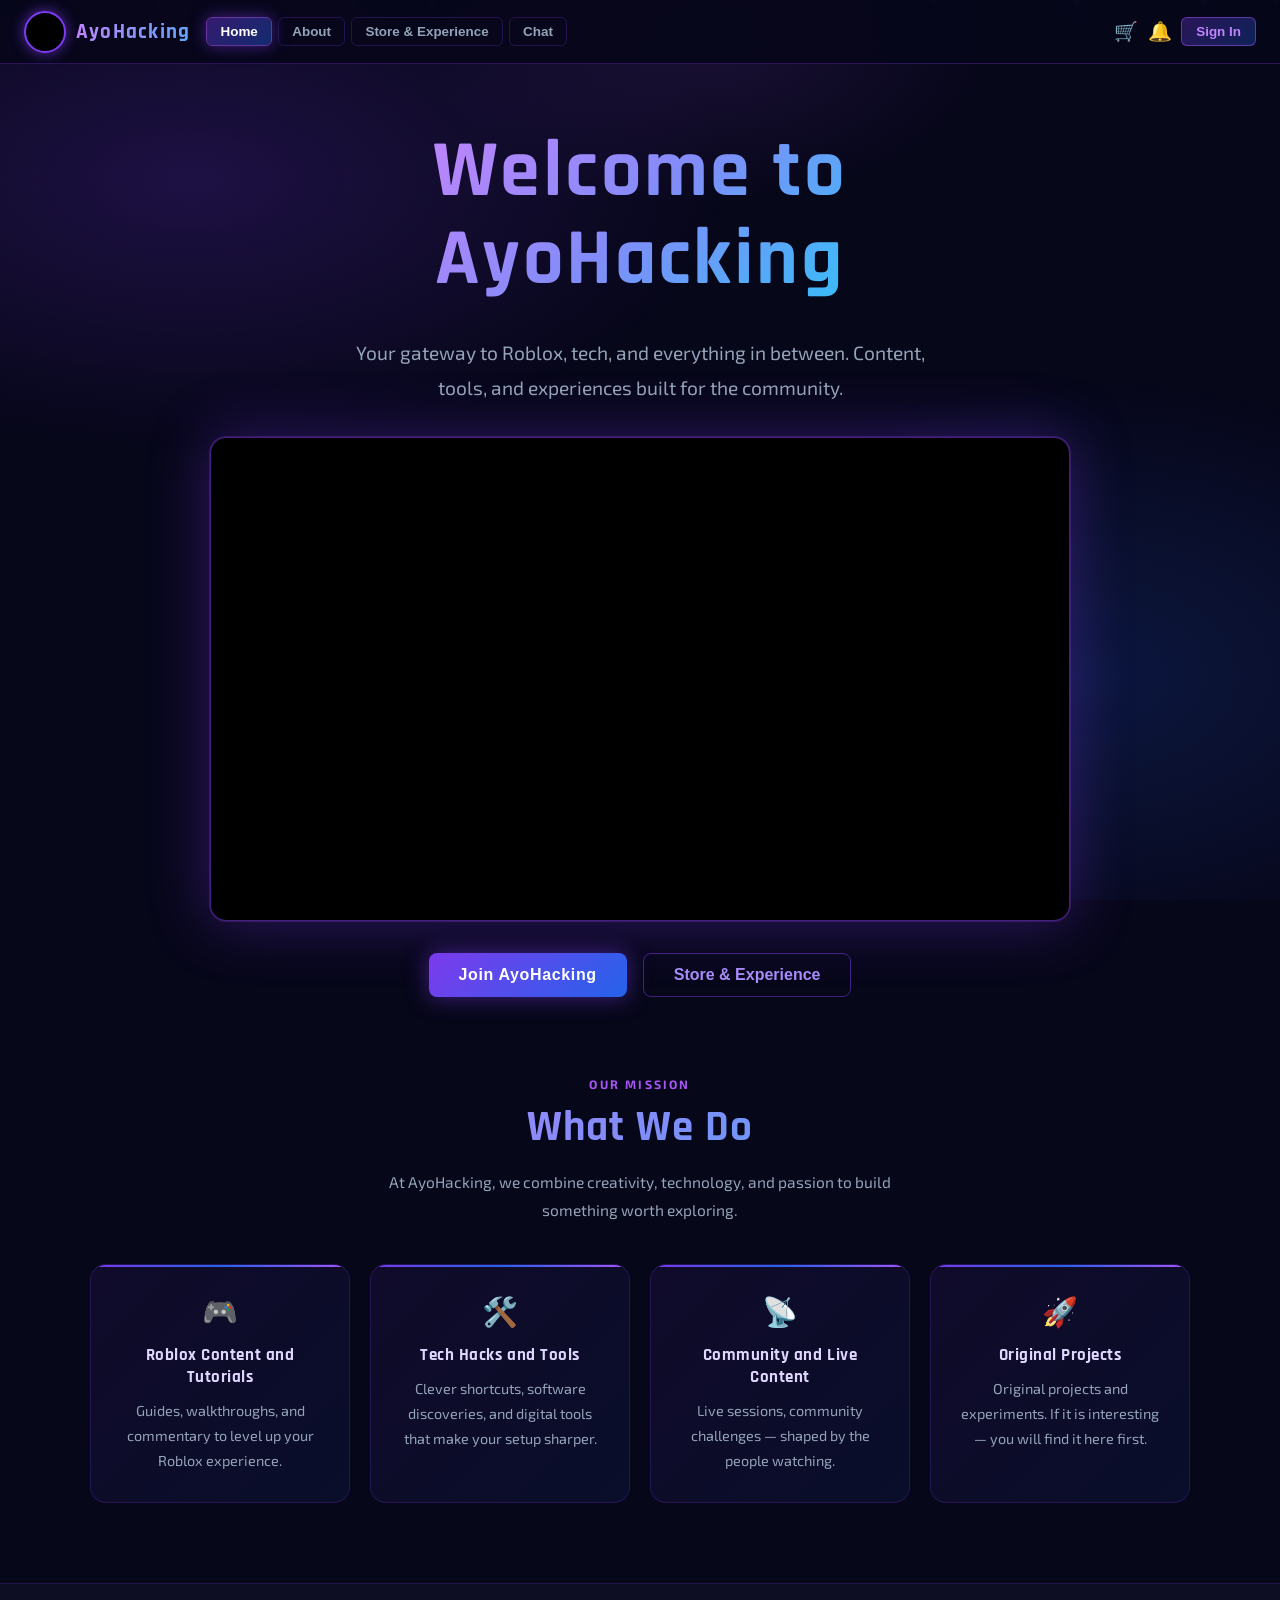
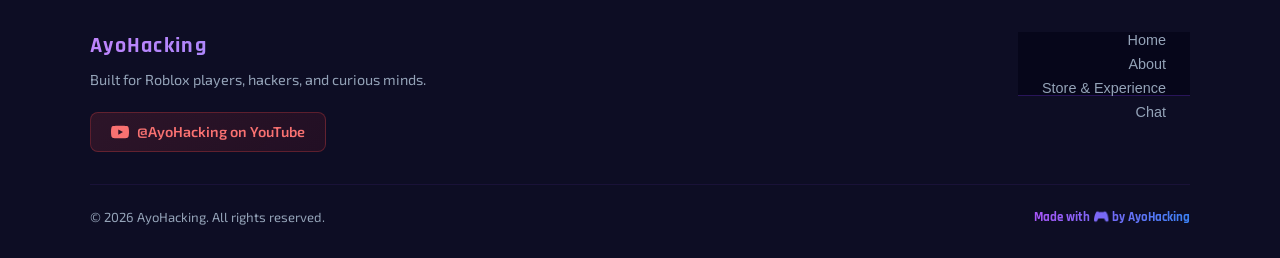
==== commit b3d296cb: "Update fmt.Println message from 'Hello' to 'Goodbye'" ====
--- a/Ayohacking.html
+++ b/Ayohacking.html
@@ -5,309 +5,460 @@
 <meta name="viewport" content="width=device-width, initial-scale=1.0">
 <title>AyoHacking</title>
 <style>
-  @import url('https://fonts.googleapis.com/css2?family=Rajdhani:wght@400;500;600;700&family=Exo+2:wght@300;400;500;600;700;800&display=swap');
-  *{margin:0;padding:0;box-sizing:border-box;}
-  :root{
-    --p:#7c3aed;--b:#2563eb;--a:#a855f7;
-    --dark:#09091a;--d2:#0d0d24;--d3:#111130;
-    --text:#e2e8f0;--muted:#94a3b8;
-    --glow:rgba(124,58,237,0.45);
-    --input-bg:rgba(255,255,255,0.05);
-    --input-border:rgba(124,58,237,0.35);
-    --success:rgba(16,185,129,1);
-    --error:rgba(239,68,68,1);
-  }
-  html{scroll-behavior:smooth;}
-  body{font-family:'Exo 2',system-ui,sans-serif;background:var(--dark);color:var(--text);overflow-x:hidden;}
-  body::before{content:'';position:fixed;inset:0;pointer-events:none;z-index:0;
-    background:radial-gradient(ellipse 70% 50% at 15% 20%,rgba(124,58,237,.18) 0%,transparent 60%),
-    radial-gradient(ellipse 60% 55% at 85% 75%,rgba(37,99,235,.15) 0%,transparent 60%),
-    radial-gradient(ellipse 45% 35% at 55% 5%,rgba(168,85,247,.1) 0%,transparent 50%);}
-  .page{display:none;position:relative;z-index:1;min-height:calc(100vh - 64px);}
-  .page.active{display:block;}
-
-  /* NAVBAR */
-  nav{position:sticky;top:0;z-index:200;height:64px;background:rgba(9,9,26,.92);backdrop-filter:blur(20px);border-bottom:1px solid rgba(124,58,237,.3);display:flex;align-items:center;padding:0 1.5rem;gap:1rem;}
-  .nav-logo{display:flex;align-items:center;gap:10px;cursor:pointer;flex-shrink:0;}
-  .gif-logo{width:42px;height:42px;border-radius:50%;border:2px solid #7c3aed;box-shadow:0 0 12px rgba(124,58,237,.6);flex-shrink:0;overflow:hidden;display:flex;align-items:center;justify-content:center;background:#000;}
-  .gif-logo .tenor-gif-embed{width:42px!important;height:42px!important;margin:0!important;padding:0!important;}
-  .gif-logo iframe{width:42px!important;height:42px!important;border:none!important;border-radius:50%!important;display:block!important;}
-  .brand{font-size:1.3rem;font-weight:700;font-family:'Rajdhani',sans-serif;letter-spacing:.05em;background:linear-gradient(90deg,#c084fc,#60a5fa);-webkit-background-clip:text;-webkit-text-fill-color:transparent;background-clip:text;}
-  .nav-links{display:flex;gap:.4rem;list-style:none;flex-wrap:wrap;}
-  .nav-links button{background:transparent;cursor:pointer;color:var(--muted);padding:6px 13px;border-radius:6px;border:1px solid rgba(124,58,237,.25);font-size:.84rem;font-weight:500;transition:all .2s;font-family:'Exo 2',inherit;}
-  .nav-links button:hover,.nav-links button.active{color:#fff;background:linear-gradient(135deg,rgba(124,58,237,.35),rgba(37,99,235,.35));border-color:rgba(168,85,247,.6);box-shadow:0 0 14px var(--glow);}
-  .nav-right{display:flex;align-items:center;gap:.6rem;margin-left:auto;}
-  .nav-user-btn{background:linear-gradient(135deg,rgba(124,58,237,.3),rgba(37,99,235,.3));border:1px solid rgba(168,85,247,.5);color:#c084fc;padding:6px 14px;border-radius:6px;cursor:pointer;font-size:.84rem;font-weight:500;font-family:'Exo 2',inherit;transition:all .2s;}
-  .nav-user-btn:hover{background:linear-gradient(135deg,rgba(124,58,237,.5),rgba(37,99,235,.5));}
-  .nav-username{font-size:.84rem;color:#a78bfa;font-weight:600;white-space:nowrap;font-family:'Rajdhani',sans-serif;letter-spacing:.05em;}
-  .notif-bell{background:none;border:none;cursor:pointer;font-size:1.2rem;position:relative;}
-  .notif-count{position:absolute;top:-4px;right:-4px;background:#e52e71;color:#fff;font-size:.6rem;font-weight:700;width:16px;height:16px;border-radius:50%;display:flex;align-items:center;justify-content:center;}
-
-  /* GRAD */
-  .grad{background:linear-gradient(135deg,#c084fc 0%,#818cf8 50%,#38bdf8 100%);-webkit-background-clip:text;-webkit-text-fill-color:transparent;background-clip:text;}
-
-  /* HOME */
-  .hero{padding:4rem 2rem;display:flex;flex-direction:column;align-items:center;text-align:center;gap:2rem;}
-  .hero-title{font-size:clamp(2.4rem,7vw,5rem);font-weight:800;line-height:1.1;font-family:'Rajdhani',sans-serif;letter-spacing:.03em;}
-  .hero-sub{font-size:clamp(.95rem,2.5vw,1.2rem);color:var(--muted);max-width:580px;line-height:1.8;}
-  .video-wrapper{width:100%;max-width:860px;border-radius:16px;overflow:hidden;border:1px solid rgba(124,58,237,.55);box-shadow:0 0 0 1px rgba(168,85,247,.2),0 0 50px rgba(124,58,237,.35);background:#000;aspect-ratio:16/9;}
-  .video-wrapper iframe{width:100%;height:100%;border:none;display:block;}
-  .hero-cta{display:flex;gap:1rem;flex-wrap:wrap;justify-content:center;}
-  .btn-primary{padding:12px 30px;border-radius:8px;font-size:1rem;font-weight:600;cursor:pointer;background:linear-gradient(135deg,#7c3aed,#2563eb);color:#fff;border:none;box-shadow:0 0 22px var(--glow);transition:all .2s;font-family:'Exo 2',inherit;}
-  .btn-primary:hover{transform:translateY(-2px);box-shadow:0 0 35px var(--glow);}
-  .btn-outline{padding:12px 30px;border-radius:8px;font-size:1rem;font-weight:600;cursor:pointer;background:transparent;color:#a78bfa;border:1px solid rgba(124,58,237,.5);transition:all .2s;font-family:'Exo 2',inherit;}
-  .btn-outline:hover{background:rgba(124,58,237,.15);}
-  .what-section{width:100%;max-width:1100px;padding:3rem 0 1rem;}
-  .section-label{font-size:.78rem;font-weight:600;letter-spacing:.15em;text-transform:uppercase;color:#a855f7;margin-bottom:.6rem;text-align:center;}
-  .section-title{font-size:clamp(1.7rem,4vw,2.7rem);font-weight:700;text-align:center;margin-bottom:.8rem;font-family:'Rajdhani',sans-serif;letter-spacing:.03em;}
-  .section-desc{text-align:center;color:var(--muted);max-width:580px;margin:0 auto 2.5rem;line-height:1.8;font-size:.97rem;}
-  .cards-grid{display:grid;grid-template-columns:repeat(auto-fit,minmax(240px,1fr));gap:1.25rem;}
-  .card{background:linear-gradient(135deg,rgba(124,58,237,.09),rgba(37,99,235,.09));border:1px solid rgba(124,58,237,.25);border-radius:16px;padding:1.75rem;transition:all .3s;position:relative;overflow:hidden;}
-  .card::before{content:'';position:absolute;top:0;left:0;right:0;height:2px;background:linear-gradient(90deg,#7c3aed,#2563eb,#a855f7);}
-  .card:hover{border-color:rgba(124,58,237,.55);transform:translateY(-4px);box-shadow:0 8px 30px rgba(124,58,237,.2);}
-  .card-icon{font-size:1.8rem;margin-bottom:.9rem;}
-  .card h3{font-size:1.05rem;font-weight:600;color:#e0d7ff;margin-bottom:.65rem;font-family:'Rajdhani',sans-serif;letter-spacing:.03em;}
-  .card p{font-size:.9rem;color:var(--muted);line-height:1.75;}
-
-  /* ABOUT */
-  .about-wrap{max-width:900px;margin:0 auto;display:grid;grid-template-columns:1fr 1fr;gap:3rem;align-items:center;padding:5rem 2rem;}
-  .about-text h2{font-size:clamp(1.6rem,3vw,2.4rem);font-weight:700;margin-bottom:1.2rem;font-family:'Rajdhani',sans-serif;}
-  .about-text p{color:var(--muted);line-height:1.85;font-size:.96rem;margin-bottom:1rem;}
-  .stats-grid{display:grid;grid-template-columns:1fr 1fr;gap:1rem;}
-  .stat-box{background:rgba(124,58,237,.1);border:1px solid rgba(124,58,237,.3);border-radius:12px;padding:1.25rem;text-align:center;}
-  .stat-box .num{font-size:2rem;font-weight:700;font-family:'Rajdhani',sans-serif;}
-  .stat-box .lbl{font-size:.8rem;color:var(--muted);margin-top:4px;}
-
-  /* ── AUTH PAGE (new cool vibe style) ── */
-  .auth-page{min-height:calc(100vh - 64px);display:flex;align-items:center;justify-content:center;padding:3rem 1rem;}
-  .auth-box{
-    width:100%;max-width:420px;
-    background:rgba(9,9,30,0.85);
-    border-radius:24px;padding:2.5rem;
-    border:1px solid rgba(124,58,237,.35);
-    box-shadow:0 18px 50px rgba(0,0,0,.7),0 0 40px rgba(124,58,237,.15);
-    backdrop-filter:blur(18px);position:relative;overflow:hidden;
-  }
-  .auth-box::before{content:'';position:absolute;top:0;left:0;right:0;height:3px;background:linear-gradient(90deg,#ff8a00,#e52e71,#7c3aed,#2563eb);}
-  .auth-glow{position:absolute;top:-60px;right:-60px;width:180px;height:180px;border-radius:50%;background:radial-gradient(circle,rgba(168,85,247,.25),transparent 70%);pointer-events:none;}
-  .auth-title-main{font-size:1.6rem;font-weight:700;font-family:'Rajdhani',sans-serif;letter-spacing:.05em;margin-bottom:.3rem;}
-  .auth-sub-text{font-size:.85rem;color:var(--muted);margin-bottom:1.5rem;line-height:1.5;}
-  .auth-tabs{display:flex;gap:.5rem;margin-bottom:1.5rem;background:rgba(0,0,0,.3);border-radius:10px;padding:4px;}
-  .auth-tab{flex:1;padding:9px;border:none;border-radius:8px;font-size:.9rem;font-weight:600;cursor:pointer;font-family:'Exo 2',inherit;background:transparent;color:var(--muted);transition:all .2s;}
-  .auth-tab.active{background:linear-gradient(135deg,rgba(124,58,237,.55),rgba(37,99,235,.55));color:#fff;box-shadow:0 0 12px var(--glow);}
-  .auth-field{margin-bottom:1rem;}
-  .auth-field label{display:block;font-size:.78rem;font-weight:600;letter-spacing:.08em;text-transform:uppercase;color:var(--muted);margin-bottom:.4rem;}
-  .auth-field-wrap{position:relative;}
-  .auth-field-wrap .ficon{position:absolute;left:11px;top:50%;transform:translateY(-50%);font-size:.95rem;pointer-events:none;}
-  .auth-field input{
-    width:100%;padding:10px 12px 10px 34px;border-radius:10px;
-    border:1px solid rgba(124,58,237,.3);background:rgba(5,5,20,.7);
-    color:var(--text);font-size:.92rem;font-family:'Exo 2',inherit;outline:none;transition:all .2s;
-  }
-  .auth-field input:focus{border-color:#a855f7;box-shadow:0 0 0 3px rgba(168,85,247,.15);}
-  .auth-submit{
-    width:100%;padding:12px;border-radius:999px;border:none;
-    background:linear-gradient(135deg,#ff8a00,#e52e71 50%,#7c3aed);
-    color:#fff;font-size:1rem;font-weight:700;cursor:pointer;
-    font-family:'Rajdhani',sans-serif;letter-spacing:.08em;
-    transition:all .2s;margin-top:.75rem;
-    box-shadow:0 4px 20px rgba(229,46,113,.4);
-  }
-  .auth-submit:hover{transform:translateY(-2px);box-shadow:0 6px 28px rgba(229,46,113,.6);}
-  .auth-switch{text-align:center;margin-top:1rem;font-size:.85rem;color:var(--muted);}
-  .auth-switch span{color:#c084fc;cursor:pointer;font-weight:600;}
-  .auth-switch span:hover{color:#e0aaff;}
-  .amsg{padding:10px 14px;border-radius:10px;font-size:.88rem;margin-top:1rem;display:none;font-weight:500;}
-  .amsg.success{background:rgba(16,185,129,.15);border:1px solid rgba(16,185,129,.3);color:#6ee7b7;}
-  .amsg.error{background:rgba(239,68,68,.15);border:1px solid rgba(239,68,68,.3);color:#fca5a5;}
-
-  /* ── PAYMENT PAGE ── */
-  .payment-page{padding:3rem 2rem;display:flex;flex-direction:column;align-items:center;gap:2rem;min-height:calc(100vh - 64px);}
-  .payment-hero{text-align:center;max-width:560px;}
-  .payment-hero h1{font-size:clamp(1.8rem,5vw,3rem);font-weight:800;margin-bottom:.7rem;font-family:'Rajdhani',sans-serif;}
-  .locked-msg{display:flex;flex-direction:column;align-items:center;gap:1rem;padding:4rem 2rem;text-align:center;}
-  .locked-msg .lock-icon{font-size:3.5rem;filter:drop-shadow(0 0 20px rgba(124,58,237,.5));}
-  .locked-msg h2{font-size:1.5rem;font-weight:700;font-family:'Rajdhani',sans-serif;}
-  .locked-msg p{color:var(--muted);max-width:360px;line-height:1.7;}
-
-  /* ROBUX CARD */
-  .robux-card{
-    width:100%;max-width:500px;
-    background:linear-gradient(135deg,rgba(0,178,255,.08),rgba(0,88,230,.12));
-    border:1px solid rgba(0,178,255,.35);border-radius:20px;padding:2rem;
-    position:relative;overflow:hidden;
-  }
-  .robux-card::before{content:'';position:absolute;top:0;left:0;right:0;height:3px;background:linear-gradient(90deg,#00b2ff,#0058e6);}
-  .robux-header{display:flex;align-items:center;gap:1rem;margin-bottom:1.5rem;}
-  .robux-icon{font-size:2.5rem;}
-  .robux-header h2{font-size:1.4rem;font-weight:700;font-family:'Rajdhani',sans-serif;color:#60c8ff;}
-  .robux-header p{font-size:.85rem;color:var(--muted);}
-  .hack-play-btn{
-    width:100%;padding:14px;border-radius:12px;border:none;
-    background:linear-gradient(135deg,#00b2ff,#0058e6);
-    color:#fff;font-size:1.05rem;font-weight:700;cursor:pointer;
-    font-family:'Rajdhani',sans-serif;letter-spacing:.08em;
-    box-shadow:0 0 25px rgba(0,178,255,.4);transition:all .2s;
-  }
-  .hack-play-btn:hover{transform:translateY(-2px);box-shadow:0 0 40px rgba(0,178,255,.6);}
-  .access-step{margin-top:1.5rem;display:none;}
-  .step-label{font-size:.78rem;font-weight:600;letter-spacing:.1em;text-transform:uppercase;color:#60c8ff;margin-bottom:.6rem;}
-  .roblox-link-btn{
-    display:inline-flex;align-items:center;gap:.5rem;
-    padding:10px 20px;border-radius:8px;
-    background:rgba(0,178,255,.15);border:1px solid rgba(0,178,255,.4);
-    color:#60c8ff;font-size:.9rem;font-weight:600;text-decoration:none;
-    font-family:'Exo 2',inherit;transition:all .2s;cursor:pointer;margin-bottom:1rem;
-  }
-  .roblox-link-btn:hover{background:rgba(0,178,255,.25);}
-  .ckey-input{width:100%;padding:11px 14px;border-radius:10px;border:1px solid rgba(0,178,255,.3);background:rgba(0,10,30,.6);color:var(--text);font-size:.95rem;font-family:'Exo 2',inherit;outline:none;transition:all .2s;margin-bottom:.75rem;}
-  .ckey-input:focus{border-color:#00b2ff;box-shadow:0 0 0 3px rgba(0,178,255,.15);}
-  .ckey-submit{width:100%;padding:11px;border-radius:10px;border:none;background:linear-gradient(135deg,#00b2ff,#0058e6);color:#fff;font-size:.95rem;font-weight:700;cursor:pointer;font-family:'Rajdhani',sans-serif;letter-spacing:.06em;transition:all .2s;}
-  .ckey-submit:hover{transform:translateY(-1px);box-shadow:0 0 20px rgba(0,178,255,.4);}
-  .perm-revealed{display:none;margin-top:1.25rem;background:rgba(0,178,255,.1);border:1px solid rgba(0,178,255,.3);border-radius:12px;padding:1.25rem;text-align:center;}
-  .perm-revealed .perm-label{font-size:.75rem;letter-spacing:.12em;text-transform:uppercase;color:#60c8ff;margin-bottom:.4rem;}
-  .perm-revealed .perm-val{font-size:1.5rem;font-weight:700;font-family:monospace;letter-spacing:.15em;color:#fff;}
-  .perm-revealed .perm-sub{font-size:.8rem;color:var(--muted);margin-top:.4rem;}
-
-  /* ── CHAT PAGE ── */
-  .chat-page{padding:2rem;display:flex;flex-direction:column;align-items:center;gap:1.5rem;}
-  .chat-layout{display:grid;grid-template-columns:230px 1fr;gap:1.25rem;width:100%;max-width:1000px;}
-  .players-panel{background:rgba(124,58,237,.07);border:1px solid rgba(124,58,237,.25);border-radius:16px;padding:1.1rem;height:fit-content;}
-  .players-panel h3{font-size:.78rem;font-weight:700;color:#c084fc;text-transform:uppercase;letter-spacing:.12em;margin-bottom:.9rem;font-family:'Rajdhani',sans-serif;}
-  .player-item{display:flex;align-items:center;gap:.65rem;padding:9px 8px;border-radius:9px;cursor:pointer;transition:all .2s;border:1px solid transparent;margin-bottom:2px;}
-  .player-item:hover{background:rgba(124,58,237,.12);border-color:rgba(124,58,237,.3);}
-  .player-item.selected{background:rgba(124,58,237,.2);border-color:rgba(168,85,247,.5);}
-  .p-avatar{width:34px;height:34px;border-radius:50%;background:linear-gradient(135deg,#7c3aed,#2563eb);display:flex;align-items:center;justify-content:center;font-size:.78rem;font-weight:700;color:#fff;flex-shrink:0;font-family:'Rajdhani',sans-serif;}
-  .p-name{font-size:.88rem;font-weight:600;white-space:nowrap;overflow:hidden;text-overflow:ellipsis;font-family:'Rajdhani',sans-serif;}
-  .p-status{font-size:.72rem;color:var(--muted);}
-  .unread-dot{width:7px;height:7px;border-radius:50%;background:#a855f7;margin-left:auto;flex-shrink:0;box-shadow:0 0 6px #a855f7;}
-  /* chat box */
-  .chat-box{background:rgba(9,9,26,.8);border:1px solid rgba(124,58,237,.25);border-radius:16px;display:flex;flex-direction:column;height:560px;overflow:hidden;}
-  .chat-header{padding:.9rem 1.2rem;border-bottom:1px solid rgba(124,58,237,.2);display:flex;align-items:center;gap:.7rem;background:rgba(124,58,237,.05);}
-  .ch-avatar{width:36px;height:36px;border-radius:50%;background:linear-gradient(135deg,#7c3aed,#2563eb);display:flex;align-items:center;justify-content:center;font-size:.78rem;font-weight:700;color:#fff;flex-shrink:0;font-family:'Rajdhani',sans-serif;}
-  .ch-name{font-size:.95rem;font-weight:700;font-family:'Rajdhani',sans-serif;letter-spacing:.04em;}
-  .ch-status{font-size:.73rem;color:var(--muted);}
-  .chat-messages{flex:1;overflow-y:auto;padding:1rem;display:flex;flex-direction:column;gap:.7rem;}
-  .chat-messages::-webkit-scrollbar{width:3px;}
-  .chat-messages::-webkit-scrollbar-thumb{background:rgba(124,58,237,.4);border-radius:2px;}
-  .chat-msg{max-width:74%;padding:10px 14px;border-radius:14px;font-size:.88rem;line-height:1.6;}
-  .chat-msg.incoming{background:rgba(124,58,237,.15);border:1px solid rgba(124,58,237,.2);border-bottom-left-radius:3px;align-self:flex-start;}
-  .chat-msg.outgoing{background:linear-gradient(135deg,rgba(124,58,237,.4),rgba(37,99,235,.4));border-bottom-right-radius:3px;align-self:flex-end;}
-  .chat-msg.ai-msg{background:linear-gradient(135deg,rgba(0,178,255,.12),rgba(0,88,230,.12));border:1px solid rgba(0,178,255,.25);border-bottom-left-radius:3px;align-self:flex-start;}
-  .msg-who{font-size:.68rem;color:var(--muted);margin-bottom:3px;font-weight:600;letter-spacing:.05em;text-transform:uppercase;}
-  .chat-input-row{padding:.8rem 1rem;border-top:1px solid rgba(124,58,237,.2);display:flex;gap:.5rem;align-items:center;background:rgba(5,5,20,.5);}
-  .chat-text-input{flex:1;padding:9px 13px;border-radius:9px;border:1px solid var(--input-border);background:var(--input-bg);color:var(--text);font-size:.88rem;font-family:'Exo 2',inherit;outline:none;transition:border-color .2s;}
-  .chat-text-input:focus{border-color:#a855f7;}
-  .send-btn{padding:9px 16px;border-radius:9px;border:none;background:linear-gradient(135deg,#7c3aed,#2563eb);color:#fff;font-weight:700;cursor:pointer;font-family:'Rajdhani',sans-serif;font-size:.88rem;letter-spacing:.05em;transition:all .2s;}
-  .send-btn:hover{transform:translateY(-1px);box-shadow:0 0 16px var(--glow);}
-  .cmd-btn{padding:9px 12px;border-radius:9px;border:1px solid rgba(124,58,237,.4);background:rgba(124,58,237,.15);color:#c084fc;font-weight:600;cursor:pointer;font-family:'Rajdhani',sans-serif;font-size:.85rem;transition:all .2s;}
-  .cmd-btn:hover{background:rgba(124,58,237,.3);}
-  .chat-placeholder{flex:1;display:flex;flex-direction:column;align-items:center;justify-content:center;gap:.75rem;color:var(--muted);font-size:.9rem;}
-  .owner-badge{display:inline-block;padding:2px 8px;border-radius:999px;background:rgba(245,158,11,.15);border:1px solid rgba(245,158,11,.35);font-size:.68rem;color:#fcd34d;font-weight:700;margin-left:.4rem;vertical-align:middle;font-family:'Rajdhani',sans-serif;letter-spacing:.05em;}
-  .ai-badge{display:inline-block;padding:2px 8px;border-radius:999px;background:rgba(0,178,255,.15);border:1px solid rgba(0,178,255,.3);font-size:.68rem;color:#60c8ff;font-weight:700;margin-left:.4rem;vertical-align:middle;font-family:'Rajdhani',sans-serif;letter-spacing:.05em;}
-  .no-items{padding:1.5rem;text-align:center;color:var(--muted);font-size:.85rem;}
-
-  /* COMMANDS PANEL */
-  .cmd-panel{display:none;background:rgba(9,9,26,.95);border:1px solid rgba(124,58,237,.4);border-radius:12px;padding:1rem;margin:0 1rem .75rem;animation:fadeIn .2s ease;}
-  .cmd-panel.open{display:block;}
-  .cmd-panel h4{font-size:.8rem;font-weight:700;color:#a855f7;text-transform:uppercase;letter-spacing:.1em;margin-bottom:.65rem;font-family:'Rajdhani',sans-serif;}
-  .cmd-item{display:flex;align-items:center;gap:.6rem;padding:7px 10px;border-radius:8px;cursor:pointer;border:1px solid rgba(124,58,237,.2);margin-bottom:4px;background:rgba(124,58,237,.06);transition:all .2s;font-size:.85rem;}
-  .cmd-item:hover{background:rgba(124,58,237,.18);border-color:rgba(168,85,247,.4);}
-  .cmd-tag{font-family:monospace;color:#c084fc;font-size:.82rem;font-weight:600;}
-  .cmd-desc{color:var(--muted);font-size:.78rem;}
-
-  /* OWNER COMMANDS */
-  .owner-cmd-panel{display:none;background:rgba(9,9,26,.95);border:1px solid rgba(245,158,11,.3);border-radius:12px;padding:1rem;margin:0 1rem .75rem;}
-  .owner-cmd-panel.open{display:block;}
-  .owner-cmd-panel h4{font-size:.8rem;font-weight:700;color:#fcd34d;text-transform:uppercase;letter-spacing:.1em;margin-bottom:.65rem;font-family:'Rajdhani',sans-serif;}
-  .owner-cmd-btn{width:100%;margin-bottom:.5rem;padding:9px 14px;border-radius:8px;border:1px solid rgba(245,158,11,.3);background:rgba(245,158,11,.08);color:#fcd34d;font-size:.88rem;font-weight:600;cursor:pointer;font-family:'Rajdhani',sans-serif;text-align:left;transition:all .2s;}
-  .owner-cmd-btn:hover{background:rgba(245,158,11,.18);}
-
-  /* AI BOT VIEW */
-  .ai-chat-wrap{padding:1rem;display:flex;flex-direction:column;gap:.75rem;}
-  .ai-header{display:flex;align-items:center;gap:.75rem;padding:.75rem 1rem;background:linear-gradient(135deg,rgba(0,178,255,.1),rgba(0,88,230,.08));border-radius:12px;border:1px solid rgba(0,178,255,.25);}
-  .ai-avatar{width:40px;height:40px;border-radius:50%;background:linear-gradient(135deg,#00b2ff,#0058e6);display:flex;align-items:center;justify-content:center;font-size:1.2rem;box-shadow:0 0 15px rgba(0,178,255,.4);}
-  .ai-name{font-size:1rem;font-weight:700;font-family:'Rajdhani',sans-serif;color:#60c8ff;letter-spacing:.05em;}
-  .ai-status-dot{width:8px;height:8px;border-radius:50%;background:#00ff88;box-shadow:0 0 6px #00ff88;margin-right:4px;display:inline-block;}
-
-  /* HACK FORM */
-  .hack-form{background:linear-gradient(135deg,rgba(0,178,255,.06),rgba(0,88,230,.06));border:1px solid rgba(0,178,255,.2);border-radius:14px;padding:1.25rem;display:flex;flex-direction:column;gap:.9rem;}
-  .hack-form-title{font-size:.88rem;color:#60c8ff;font-weight:600;margin-bottom:.25rem;}
-  .hack-input{width:100%;padding:10px 13px;border-radius:9px;border:1px solid rgba(0,178,255,.25);background:rgba(0,10,30,.6);color:var(--text);font-size:.88rem;font-family:'Exo 2',inherit;outline:none;transition:all .2s;}
-  .hack-input:focus{border-color:#00b2ff;box-shadow:0 0 0 2px rgba(0,178,255,.15);}
-  .hack-players-wrap{display:flex;flex-direction:column;gap:.4rem;}
-  .hack-players-label{font-size:.75rem;color:var(--muted);letter-spacing:.06em;}
-  .hack-player-row{display:flex;gap:.4rem;}
-  .hack-player-row input{flex:1;padding:8px 11px;border-radius:8px;border:1px solid rgba(0,178,255,.2);background:rgba(0,10,30,.5);color:var(--text);font-size:.82rem;font-family:'Exo 2',inherit;outline:none;}
-  .hack-confirm-btn{width:100%;padding:11px;border-radius:10px;border:none;background:linear-gradient(135deg,#00b2ff,#0058e6);color:#fff;font-size:.95rem;font-weight:700;cursor:pointer;font-family:'Rajdhani',sans-serif;letter-spacing:.06em;box-shadow:0 0 18px rgba(0,178,255,.4);transition:all .2s;}
-  .hack-confirm-btn:hover{transform:translateY(-1px);box-shadow:0 0 28px rgba(0,178,255,.6);}
-
-  /* POLL & QUESTIONNAIRE */
-  .poll-box{background:rgba(124,58,237,.08);border:1px solid rgba(124,58,237,.25);border-radius:14px;padding:1.25rem;margin:.5rem 1rem;}
-  .poll-q{font-size:.95rem;font-weight:600;margin-bottom:.9rem;font-family:'Rajdhani',sans-serif;}
-  .poll-opt{display:flex;align-items:center;gap:.6rem;padding:9px 12px;border-radius:9px;border:1px solid rgba(124,58,237,.2);background:rgba(124,58,237,.06);cursor:pointer;margin-bottom:.4rem;font-size:.88rem;transition:all .2s;}
-  .poll-opt:hover{background:rgba(124,58,237,.18);border-color:rgba(168,85,247,.4);}
-  .poll-opt.correct{background:rgba(16,185,129,.15);border-color:rgba(16,185,129,.4);color:#6ee7b7;}
-  .poll-opt.wrong{background:rgba(239,68,68,.12);border-color:rgba(239,68,68,.3);color:#fca5a5;}
-  .poll-submit{width:100%;padding:10px;border-radius:9px;border:none;background:linear-gradient(135deg,#7c3aed,#2563eb);color:#fff;font-weight:700;cursor:pointer;font-family:'Rajdhani',sans-serif;margin-top:.5rem;font-size:.9rem;transition:all .2s;}
-  .poll-submit:hover{box-shadow:0 0 18px var(--glow);}
-  .quest-input{width:100%;padding:9px 12px;border-radius:9px;border:1px solid rgba(124,58,237,.25);background:rgba(5,5,20,.6);color:var(--text);font-size:.88rem;font-family:'Exo 2',inherit;outline:none;margin-bottom:.6rem;}
-  .quest-submit{width:100%;padding:10px;border-radius:9px;border:none;background:linear-gradient(135deg,#7c3aed,#2563eb);color:#fff;font-weight:700;cursor:pointer;font-family:'Rajdhani',sans-serif;font-size:.9rem;}
-
-  /* NOTIFICATIONS */
-  .notif-panel{position:fixed;top:72px;right:1rem;width:320px;z-index:300;display:flex;flex-direction:column;gap:.5rem;}
-  .notif-item{background:rgba(13,13,36,.97);border:1px solid rgba(124,58,237,.4);border-radius:12px;padding:1rem 1.25rem;box-shadow:0 8px 30px rgba(0,0,0,.5);animation:slideIn .3s ease;}
-  .notif-item .notif-title{font-size:.88rem;font-weight:700;font-family:'Rajdhani',sans-serif;color:#c084fc;margin-bottom:.25rem;}
-  .notif-item .notif-body{font-size:.8rem;color:var(--muted);line-height:1.5;}
-  .notif-item .notif-time{font-size:.7rem;color:rgba(148,163,184,.5);margin-top:.3rem;}
-  @keyframes slideIn{from{transform:translateX(120%);opacity:0;}to{transform:translateX(0);opacity:1;}}
-  @keyframes fadeIn{from{opacity:0;transform:translateY(-8px);}to{opacity:1;transform:translateY(0);}}
-
-  /* NOTIF DRAWER */
-  .notif-drawer{display:none;position:fixed;top:0;right:0;width:340px;height:100vh;background:rgba(9,9,26,.97);border-left:1px solid rgba(124,58,237,.3);z-index:500;padding:1.5rem;overflow-y:auto;}
-  .notif-drawer.open{display:block;}
-  .notif-drawer h2{font-size:1.2rem;font-weight:700;font-family:'Rajdhani',sans-serif;color:#c084fc;margin-bottom:1.25rem;display:flex;justify-content:space-between;align-items:center;}
-  .notif-close{background:none;border:none;color:var(--muted);font-size:1.2rem;cursor:pointer;}
-  .notif-entry{background:rgba(124,58,237,.08);border:1px solid rgba(124,58,237,.2);border-radius:10px;padding:.9rem 1rem;margin-bottom:.6rem;}
-  .notif-entry .ne-title{font-size:.9rem;font-weight:700;font-family:'Rajdhani',sans-serif;color:#c084fc;margin-bottom:.25rem;}
-  .notif-entry .ne-body{font-size:.82rem;color:var(--muted);line-height:1.5;}
-  .notif-entry .ne-time{font-size:.7rem;color:rgba(148,163,184,.4);margin-top:.25rem;}
-
-  /* FOOTER */
-  footer{background:var(--d2);border-top:1px solid rgba(124,58,237,.2);padding:3rem 2rem 2rem;position:relative;z-index:1;}
-  .footer-inner{max-width:1100px;margin:0 auto;display:grid;grid-template-columns:1fr auto;gap:2rem;align-items:start;}
-  .footer-logo{font-size:1.35rem;font-weight:700;margin-bottom:.5rem;font-family:'Rajdhani',sans-serif;letter-spacing:.05em;}
-  .footer-desc{color:var(--muted);font-size:.9rem;line-height:1.75;max-width:400px;margin-bottom:1.25rem;}
-  .yt-btn{display:inline-flex;align-items:center;gap:8px;padding:10px 20px;border-radius:8px;background:linear-gradient(135deg,rgba(239,68,68,.15),rgba(220,38,38,.1));border:1px solid rgba(239,68,68,.3);color:#f87171;font-size:.9rem;font-weight:500;text-decoration:none;transition:all .2s;font-family:'Exo 2',inherit;}
-  .yt-btn:hover{background:linear-gradient(135deg,rgba(239,68,68,.25),rgba(220,38,38,.2));color:#fca5a5;border-color:rgba(239,68,68,.5);}
-  .footer-nav{display:flex;flex-direction:column;gap:.5rem;align-items:flex-end;}
-  .footer-nav button{background:none;border:none;color:var(--muted);font-size:.9rem;cursor:pointer;font-family:'Exo 2',inherit;transition:color .2s;text-align:right;}
-  .footer-nav button:hover{color:#a855f7;}
-  .footer-bottom{max-width:1100px;margin:2rem auto 0;padding-top:1.5rem;border-top:1px solid rgba(124,58,237,.12);display:flex;justify-content:space-between;align-items:center;font-size:.82rem;color:var(--muted);flex-wrap:wrap;gap:.5rem;}
-  .footer-glow{background:linear-gradient(90deg,#a855f7,#3b82f6);-webkit-background-clip:text;-webkit-text-fill-color:transparent;background-clip:text;font-weight:600;font-family:'Rajdhani',sans-serif;}
-
-  @media(max-width:700px){
-    .about-wrap{grid-template-columns:1fr;}
-    .footer-inner{grid-template-columns:1fr;}
-    .footer-nav{align-items:flex-start;}
-    .nav-links button{padding:5px 8px;font-size:.78rem;}
-    .chat-layout{grid-template-columns:1fr;}
-    .players-panel{max-height:180px;overflow-y:auto;}
-    .notif-drawer{width:100%;}
-  }
+@import url('https://fonts.googleapis.com/css2?family=Rajdhani:wght@400;500;600;700&family=Exo+2:wght@300;400;500;600;700;800&display=swap');
+*{margin:0;padding:0;box-sizing:border-box;}
+:root{
+  --p:#7c3aed;--b:#2563eb;--a:#a855f7;
+  --dark:#07071a;--d2:#0d0d24;--d3:#111130;
+  --text:#e2e8f0;--muted:#94a3b8;
+  --glow:rgba(124,58,237,0.5);
+  --inp:rgba(255,255,255,0.05);
+  --inpb:rgba(124,58,237,0.35);
+}
+html{scroll-behavior:smooth;}
+body{font-family:'Exo 2',system-ui,sans-serif;background:var(--dark);color:var(--text);overflow-x:hidden;}
+
+/* ANIMATED BG */
+body::before{
+  content:'';position:fixed;inset:0;pointer-events:none;z-index:0;
+  background:
+    radial-gradient(ellipse 70% 50% at 15% 20%,rgba(124,58,237,.2) 0%,transparent 60%),
+    radial-gradient(ellipse 60% 55% at 85% 75%,rgba(37,99,235,.18) 0%,transparent 60%),
+    radial-gradient(ellipse 45% 35% at 55% 5%,rgba(168,85,247,.12) 0%,transparent 50%);
+  animation:bgPulse 8s ease-in-out infinite alternate;
+}
+@keyframes bgPulse{
+  0%{opacity:.8;}
+  100%{opacity:1;}
+}
+
+/* FLOATING PARTICLES */
+.particle{position:fixed;border-radius:50%;pointer-events:none;z-index:0;animation:float linear infinite;}
+@keyframes float{0%{transform:translateY(100vh) rotate(0deg);opacity:0;}10%{opacity:.6;}90%{opacity:.3;}100%{transform:translateY(-20px) rotate(720deg);opacity:0;}}
+
+/* PAGES */
+.page{display:none;position:relative;z-index:1;min-height:calc(100vh - 64px);animation:pageIn .4s ease;}
+.page.active{display:block;}
+@keyframes pageIn{from{opacity:0;transform:translateY(14px);}to{opacity:1;transform:translateY(0);}}
+
+/* NAV */
+nav{
+  position:sticky;top:0;z-index:200;height:64px;
+  background:rgba(7,7,26,.93);backdrop-filter:blur(22px);
+  border-bottom:1px solid rgba(124,58,237,.3);
+  display:flex;align-items:center;padding:0 1.5rem;gap:1rem;
+}
+.nav-logo{display:flex;align-items:center;gap:10px;cursor:pointer;flex-shrink:0;}
+.gif-logo{width:42px;height:42px;border-radius:50%;border:2px solid var(--p);box-shadow:0 0 14px rgba(124,58,237,.7);flex-shrink:0;overflow:hidden;background:#000;animation:logoPulse 3s ease-in-out infinite;}
+@keyframes logoPulse{0%,100%{box-shadow:0 0 14px rgba(124,58,237,.7);}50%{box-shadow:0 0 28px rgba(168,85,247,.9),0 0 50px rgba(124,58,237,.4);}}
+.gif-logo .tenor-gif-embed{width:42px!important;height:42px!important;margin:0!important;padding:0!important;}
+.gif-logo iframe{width:42px!important;height:42px!important;border:none!important;border-radius:50%!important;display:block!important;}
+.brand{font-size:1.3rem;font-weight:700;font-family:'Rajdhani',sans-serif;letter-spacing:.06em;background:linear-gradient(90deg,#c084fc,#60a5fa);-webkit-background-clip:text;-webkit-text-fill-color:transparent;background-clip:text;}
+.nav-links{display:flex;gap:.4rem;list-style:none;flex-wrap:wrap;}
+.nav-links button{background:transparent;cursor:pointer;color:var(--muted);padding:6px 13px;border-radius:6px;border:1px solid rgba(124,58,237,.25);font-size:.84rem;font-weight:600;transition:all .25s;font-family:'Exo 2',inherit;position:relative;overflow:hidden;}
+.nav-links button::after{content:'';position:absolute;inset:0;background:linear-gradient(135deg,rgba(124,58,237,.4),rgba(37,99,235,.4));opacity:0;transition:opacity .25s;}
+.nav-links button:hover::after,.nav-links button.active::after{opacity:1;}
+.nav-links button:hover,.nav-links button.active{color:#fff;border-color:rgba(168,85,247,.6);box-shadow:0 0 16px var(--glow);}
+.nav-links button span{position:relative;z-index:1;}
+.nav-right{display:flex;align-items:center;gap:.6rem;margin-left:auto;}
+.nav-user-btn{background:linear-gradient(135deg,rgba(124,58,237,.3),rgba(37,99,235,.3));border:1px solid rgba(168,85,247,.5);color:#c084fc;padding:6px 14px;border-radius:6px;cursor:pointer;font-size:.84rem;font-weight:600;font-family:'Exo 2',inherit;transition:all .2s;}
+.nav-user-btn:hover{background:linear-gradient(135deg,rgba(124,58,237,.55),rgba(37,99,235,.55));}
+.nav-username{font-size:.84rem;color:#a78bfa;font-weight:700;white-space:nowrap;font-family:'Rajdhani',sans-serif;letter-spacing:.05em;}
+.notif-bell{background:none;border:none;cursor:pointer;font-size:1.2rem;position:relative;transition:transform .2s;}
+.notif-bell:hover{transform:rotate(-15deg) scale(1.15);}
+.notif-count{position:absolute;top:-5px;right:-5px;background:linear-gradient(135deg,#e52e71,#ff4444);color:#fff;font-size:.58rem;font-weight:700;width:17px;height:17px;border-radius:50%;display:flex;align-items:center;justify-content:center;animation:bellPop .3s ease;}
+@keyframes bellPop{from{transform:scale(0);}to{transform:scale(1);}}
+.cart-btn{background:none;border:none;cursor:pointer;font-size:1.2rem;position:relative;transition:transform .2s;}
+.cart-btn:hover{transform:scale(1.15);}
+.cart-count{position:absolute;top:-5px;right:-5px;background:linear-gradient(135deg,#00b2ff,#0058e6);color:#fff;font-size:.58rem;font-weight:700;width:17px;height:17px;border-radius:50%;display:flex;align-items:center;justify-content:center;display:none;}
+
+/* GRAD */
+.grad{background:linear-gradient(135deg,#c084fc 0%,#818cf8 50%,#38bdf8 100%);-webkit-background-clip:text;-webkit-text-fill-color:transparent;background-clip:text;}
+
+/* HERO */
+.hero{padding:4rem 2rem;display:flex;flex-direction:column;align-items:center;text-align:center;gap:2rem;}
+.hero-title{font-size:clamp(2.4rem,7vw,5rem);font-weight:800;line-height:1.1;font-family:'Rajdhani',sans-serif;letter-spacing:.03em;animation:heroIn 1s ease;}
+@keyframes heroIn{from{opacity:0;transform:translateY(-20px);}to{opacity:1;transform:translateY(0);}}
+.hero-sub{font-size:clamp(.95rem,2.5vw,1.2rem);color:var(--muted);max-width:580px;line-height:1.8;animation:heroIn 1s ease .2s both;}
+.video-wrapper{width:100%;max-width:860px;border-radius:16px;overflow:hidden;border:1px solid rgba(124,58,237,.55);box-shadow:0 0 0 1px rgba(168,85,247,.2),0 0 60px rgba(124,58,237,.35);background:#000;aspect-ratio:16/9;animation:heroIn 1s ease .3s both;}
+.video-wrapper iframe{width:100%;height:100%;border:none;display:block;}
+.hero-cta{display:flex;gap:1rem;flex-wrap:wrap;justify-content:center;animation:heroIn 1s ease .4s both;}
+.btn-primary{padding:12px 30px;border-radius:8px;font-size:1rem;font-weight:700;cursor:pointer;background:linear-gradient(135deg,#7c3aed,#2563eb);color:#fff;border:none;box-shadow:0 0 22px var(--glow);transition:all .25s;font-family:'Exo 2',inherit;letter-spacing:.04em;}
+.btn-primary:hover{transform:translateY(-3px);box-shadow:0 0 40px var(--glow),0 8px 25px rgba(0,0,0,.4);}
+.btn-outline{padding:12px 30px;border-radius:8px;font-size:1rem;font-weight:700;cursor:pointer;background:transparent;color:#a78bfa;border:1px solid rgba(124,58,237,.5);transition:all .25s;font-family:'Exo 2',inherit;}
+.btn-outline:hover{background:rgba(124,58,237,.18);transform:translateY(-3px);}
+
+/* SECTIONS */
+.section-label{font-size:.76rem;font-weight:700;letter-spacing:.18em;text-transform:uppercase;color:#a855f7;margin-bottom:.6rem;text-align:center;}
+.section-title{font-size:clamp(1.7rem,4vw,2.7rem);font-weight:700;text-align:center;margin-bottom:.8rem;font-family:'Rajdhani',sans-serif;letter-spacing:.03em;}
+.section-desc{text-align:center;color:var(--muted);max-width:580px;margin:0 auto 2.5rem;line-height:1.8;font-size:.97rem;}
+.what-section{width:100%;max-width:1100px;padding:3rem 0 1rem;}
+.cards-grid{display:grid;grid-template-columns:repeat(auto-fit,minmax(240px,1fr));gap:1.25rem;}
+.card{background:linear-gradient(135deg,rgba(124,58,237,.08),rgba(37,99,235,.08));border:1px solid rgba(124,58,237,.22);border-radius:16px;padding:1.75rem;transition:all .3s;position:relative;overflow:hidden;}
+.card::before{content:'';position:absolute;top:0;left:0;right:0;height:2px;background:linear-gradient(90deg,#7c3aed,#2563eb,#a855f7);}
+.card:hover{border-color:rgba(124,58,237,.6);transform:translateY(-6px);box-shadow:0 12px 40px rgba(124,58,237,.25);}
+.card-icon{font-size:1.8rem;margin-bottom:.9rem;}
+.card h3{font-size:1.05rem;font-weight:700;color:#e0d7ff;margin-bottom:.65rem;font-family:'Rajdhani',sans-serif;letter-spacing:.03em;}
+.card p{font-size:.9rem;color:var(--muted);line-height:1.75;}
+
+/* ABOUT */
+.about-wrap{max-width:900px;margin:0 auto;display:grid;grid-template-columns:1fr 1fr;gap:3rem;align-items:center;padding:5rem 2rem;}
+.about-text h2{font-size:clamp(1.6rem,3vw,2.4rem);font-weight:700;margin-bottom:1.2rem;font-family:'Rajdhani',sans-serif;}
+.about-text p{color:var(--muted);line-height:1.85;font-size:.96rem;margin-bottom:1rem;}
+.stats-grid{display:grid;grid-template-columns:1fr 1fr;gap:1rem;}
+.stat-box{background:rgba(124,58,237,.1);border:1px solid rgba(124,58,237,.3);border-radius:12px;padding:1.25rem;text-align:center;transition:all .3s;}
+.stat-box:hover{transform:translateY(-4px);box-shadow:0 8px 25px rgba(124,58,237,.2);}
+.stat-box .num{font-size:2rem;font-weight:700;font-family:'Rajdhani',sans-serif;}
+.stat-box .lbl{font-size:.8rem;color:var(--muted);margin-top:4px;}
+
+/* AUTH */
+.auth-page{min-height:calc(100vh - 64px);display:flex;align-items:center;justify-content:center;padding:3rem 1rem;}
+.auth-box{
+  width:100%;max-width:420px;
+  background:rgba(7,7,26,.9);border-radius:24px;padding:2.5rem;
+  border:1px solid rgba(124,58,237,.35);
+  box-shadow:0 20px 60px rgba(0,0,0,.8),0 0 50px rgba(124,58,237,.12);
+  backdrop-filter:blur(20px);position:relative;overflow:hidden;
+  animation:authSlide .5s ease;
+}
+@keyframes authSlide{from{opacity:0;transform:scale(.96) translateY(20px);}to{opacity:1;transform:scale(1) translateY(0);}}
+.auth-box::before{content:'';position:absolute;top:0;left:0;right:0;height:3px;background:linear-gradient(90deg,#ff8a00,#e52e71,#7c3aed,#2563eb);animation:gradShift 4s linear infinite;}
+@keyframes gradShift{0%{background-position:0% 50%;}100%{background-position:200% 50%;}}
+.auth-glow{position:absolute;top:-80px;right:-80px;width:200px;height:200px;border-radius:50%;background:radial-gradient(circle,rgba(168,85,247,.2),transparent 70%);pointer-events:none;animation:glowMove 5s ease-in-out infinite alternate;}
+@keyframes glowMove{from{transform:translate(0,0);}to{transform:translate(-20px,20px);}}
+.auth-title-main{font-size:1.7rem;font-weight:800;font-family:'Rajdhani',sans-serif;letter-spacing:.05em;margin-bottom:.3rem;}
+.auth-sub-text{font-size:.85rem;color:var(--muted);margin-bottom:1.5rem;line-height:1.5;}
+.auth-tabs{display:flex;gap:.5rem;margin-bottom:1.5rem;background:rgba(0,0,0,.3);border-radius:10px;padding:4px;}
+.auth-tab{flex:1;padding:9px;border:none;border-radius:8px;font-size:.9rem;font-weight:700;cursor:pointer;font-family:'Exo 2',inherit;background:transparent;color:var(--muted);transition:all .25s;}
+.auth-tab.active{background:linear-gradient(135deg,rgba(124,58,237,.6),rgba(37,99,235,.6));color:#fff;box-shadow:0 0 14px var(--glow);}
+.auth-field{margin-bottom:1rem;}
+.auth-field label{display:block;font-size:.75rem;font-weight:700;letter-spacing:.1em;text-transform:uppercase;color:var(--muted);margin-bottom:.4rem;}
+.auth-field-wrap{position:relative;}
+.auth-field-wrap .ficon{position:absolute;left:11px;top:50%;transform:translateY(-50%);font-size:.9rem;pointer-events:none;}
+.auth-field input{width:100%;padding:10px 12px 10px 34px;border-radius:10px;border:1px solid rgba(124,58,237,.3);background:rgba(5,5,20,.75);color:var(--text);font-size:.92rem;font-family:'Exo 2',inherit;outline:none;transition:all .25s;}
+.auth-field input:focus{border-color:#a855f7;box-shadow:0 0 0 3px rgba(168,85,247,.18);}
+.auth-submit{width:100%;padding:12px;border-radius:999px;border:none;background:linear-gradient(135deg,#ff8a00,#e52e71 50%,#7c3aed);color:#fff;font-size:1rem;font-weight:800;cursor:pointer;font-family:'Rajdhani',sans-serif;letter-spacing:.1em;transition:all .25s;margin-top:.75rem;box-shadow:0 4px 24px rgba(229,46,113,.45);position:relative;overflow:hidden;}
+.auth-submit::after{content:'';position:absolute;top:0;left:-100%;width:100%;height:100%;background:linear-gradient(90deg,transparent,rgba(255,255,255,.2),transparent);animation:shimmer 2.5s infinite;}
+@keyframes shimmer{0%{left:-100%;}100%{left:100%;}}
+.auth-submit:hover{transform:translateY(-2px);box-shadow:0 6px 32px rgba(229,46,113,.65);}
+.auth-switch{text-align:center;margin-top:1rem;font-size:.85rem;color:var(--muted);}
+.auth-switch span{color:#c084fc;cursor:pointer;font-weight:700;}
+.auth-switch span:hover{color:#e0aaff;text-decoration:underline;}
+.amsg{padding:10px 14px;border-radius:10px;font-size:.88rem;margin-top:1rem;display:none;font-weight:600;animation:fadeIn .3s ease;}
+@keyframes fadeIn{from{opacity:0;transform:translateY(-6px);}to{opacity:1;transform:translateY(0);}}
+.amsg.success{background:rgba(16,185,129,.15);border:1px solid rgba(16,185,129,.35);color:#6ee7b7;}
+.amsg.error{background:rgba(239,68,68,.15);border:1px solid rgba(239,68,68,.35);color:#fca5a5;}
+
+/* STORE & EXPERIENCE */
+.store-page{padding:3rem 2rem;display:flex;flex-direction:column;align-items:center;gap:2.5rem;min-height:calc(100vh - 64px);}
+.locked-screen{display:flex;flex-direction:column;align-items:center;gap:1.25rem;padding:5rem 2rem;text-align:center;width:100%;}
+.locked-icon{font-size:4rem;animation:lockBounce 2s ease-in-out infinite;}
+@keyframes lockBounce{0%,100%{transform:translateY(0);}50%{transform:translateY(-10px);}}
+.locked-screen h2{font-size:1.6rem;font-weight:800;font-family:'Rajdhani',sans-serif;letter-spacing:.04em;}
+.locked-screen p{color:var(--muted);max-width:380px;line-height:1.7;font-size:.95rem;}
+.store-header{text-align:center;max-width:700px;}
+.store-header h1{font-size:clamp(2rem,5vw,3.2rem);font-weight:800;font-family:'Rajdhani',sans-serif;letter-spacing:.04em;margin-bottom:.5rem;}
+
+/* PRODUCT CARD */
+.products-grid{display:grid;grid-template-columns:repeat(auto-fit,minmax(300px,1fr));gap:1.75rem;width:100%;max-width:1100px;}
+.product-card{background:linear-gradient(160deg,rgba(13,13,40,.9),rgba(9,9,26,.95));border:1px solid rgba(124,58,237,.3);border-radius:20px;overflow:hidden;transition:all .35s;position:relative;}
+.product-card::before{content:'';position:absolute;top:0;left:0;right:0;height:3px;background:linear-gradient(90deg,#7c3aed,#2563eb,#a855f7,#7c3aed);background-size:200%;animation:gradShift 3s linear infinite;}
+.product-card:hover{border-color:rgba(168,85,247,.6);transform:translateY(-8px);box-shadow:0 20px 50px rgba(124,58,237,.3);}
+.product-img-wrap{width:100%;position:relative;overflow:hidden;background:#000;}
+.product-img-wrap::after{content:'';position:absolute;bottom:0;left:0;right:0;height:60px;background:linear-gradient(to top,rgba(13,13,40,.95),transparent);pointer-events:none;}
+.product-img-wrap iframe,.product-img-wrap img{width:100%;display:block;border:none;}
+.product-body{padding:1.5rem;}
+.product-name{font-size:1.2rem;font-weight:800;font-family:'Rajdhani',sans-serif;letter-spacing:.04em;color:#e0d7ff;margin-bottom:.4rem;}
+.product-desc{font-size:.88rem;color:var(--muted);line-height:1.7;margin-bottom:1rem;}
+.product-price{font-size:1.4rem;font-weight:800;font-family:'Rajdhani',sans-serif;color:#60c8ff;margin-bottom:1rem;}
+.priority-section{margin-bottom:1rem;}
+.priority-label{font-size:.72rem;font-weight:700;letter-spacing:.1em;text-transform:uppercase;color:var(--muted);margin-bottom:.5rem;}
+.priority-btns{display:flex;gap:.4rem;flex-wrap:wrap;}
+.prio-btn{padding:5px 12px;border-radius:6px;border:1px solid rgba(124,58,237,.3);background:rgba(124,58,237,.08);color:#c084fc;font-size:.78rem;font-weight:700;cursor:pointer;font-family:'Rajdhani',sans-serif;transition:all .2s;}
+.prio-btn:hover,.prio-btn.selected{background:linear-gradient(135deg,rgba(124,58,237,.4),rgba(37,99,235,.4));border-color:rgba(168,85,247,.6);color:#fff;}
+.add-cart-btn{width:100%;padding:12px;border-radius:10px;border:none;background:linear-gradient(135deg,#7c3aed,#2563eb);color:#fff;font-size:1rem;font-weight:800;cursor:pointer;font-family:'Rajdhani',sans-serif;letter-spacing:.06em;transition:all .25s;position:relative;overflow:hidden;}
+.add-cart-btn:hover{transform:translateY(-2px);box-shadow:0 0 28px var(--glow);}
+.add-cart-btn.adding{background:linear-gradient(135deg,#059669,#047857);}
+.add-cart-btn.added{background:linear-gradient(135deg,#059669,#047857);}
+
+/* CART SIDEBAR */
+.cart-overlay{position:fixed;inset:0;background:rgba(0,0,0,.6);z-index:400;display:none;backdrop-filter:blur(4px);}
+.cart-overlay.open{display:block;}
+.cart-drawer{position:fixed;top:0;right:-420px;width:380px;max-width:95vw;height:100vh;background:rgba(9,9,26,.98);border-left:1px solid rgba(124,58,237,.3);z-index:401;padding:1.5rem;display:flex;flex-direction:column;transition:right .35s cubic-bezier(.16,1,.3,1);overflow-y:auto;}
+.cart-drawer.open{right:0;}
+.cart-drawer h2{font-size:1.3rem;font-weight:800;font-family:'Rajdhani',sans-serif;letter-spacing:.05em;color:#c084fc;margin-bottom:1.25rem;display:flex;justify-content:space-between;align-items:center;}
+.cart-close{background:none;border:none;color:var(--muted);font-size:1.3rem;cursor:pointer;transition:color .2s;}
+.cart-close:hover{color:#fff;}
+.cart-item{display:flex;align-items:center;gap:.9rem;padding:.9rem;background:rgba(124,58,237,.07);border:1px solid rgba(124,58,237,.2);border-radius:12px;margin-bottom:.6rem;animation:fadeIn .3s ease;}
+.cart-item-name{font-size:.9rem;font-weight:700;font-family:'Rajdhani',sans-serif;color:#e0d7ff;}
+.cart-item-price{font-size:.82rem;color:#60c8ff;margin-top:2px;}
+.cart-item-prio{font-size:.72rem;color:var(--muted);margin-top:1px;}
+.cart-remove{background:none;border:none;color:#f87171;cursor:pointer;font-size:.9rem;margin-left:auto;transition:transform .2s;}
+.cart-remove:hover{transform:scale(1.2);}
+.cart-total{margin-top:auto;padding-top:1rem;border-top:1px solid rgba(124,58,237,.2);}
+.cart-total-line{display:flex;justify-content:space-between;align-items:center;margin-bottom:1rem;font-size:1rem;font-weight:700;font-family:'Rajdhani',sans-serif;}
+.checkout-btn{width:100%;padding:13px;border-radius:10px;border:none;background:linear-gradient(135deg,#7c3aed,#2563eb);color:#fff;font-size:1.05rem;font-weight:800;cursor:pointer;font-family:'Rajdhani',sans-serif;letter-spacing:.07em;transition:all .25s;box-shadow:0 0 24px var(--glow);}
+.checkout-btn:hover{transform:translateY(-2px);box-shadow:0 0 40px var(--glow);}
+
+/* PAYMENT MODAL */
+.pay-modal-overlay{position:fixed;inset:0;background:rgba(0,0,0,.85);z-index:500;display:none;align-items:center;justify-content:center;backdrop-filter:blur(6px);}
+.pay-modal-overlay.open{display:flex;}
+.pay-modal{background:rgba(9,9,26,.97);border:1px solid rgba(124,58,237,.4);border-radius:20px;padding:2rem;width:100%;max-width:480px;position:relative;animation:modalIn .4s cubic-bezier(.16,1,.3,1);}
+@keyframes modalIn{from{opacity:0;transform:scale(.9);}to{opacity:1;transform:scale(1);}}
+.pay-modal::before{content:'';position:absolute;top:0;left:0;right:0;height:3px;border-radius:20px 20px 0 0;background:linear-gradient(90deg,#00b2ff,#0058e6);}
+.pay-modal-close{position:absolute;top:1rem;right:1rem;background:none;border:none;color:var(--muted);font-size:1.2rem;cursor:pointer;}
+.pay-modal h2{font-size:1.4rem;font-weight:800;font-family:'Rajdhani',sans-serif;color:#60c8ff;margin-bottom:.3rem;}
+.pay-modal p{color:var(--muted);font-size:.88rem;margin-bottom:1.25rem;}
+.pay-methods{display:flex;flex-direction:column;gap:.75rem;}
+.pay-method{display:flex;align-items:center;gap:.9rem;padding:1rem 1.25rem;border-radius:12px;border:1px solid rgba(124,58,237,.25);background:rgba(124,58,237,.06);cursor:pointer;transition:all .25s;position:relative;}
+.pay-method:hover{border-color:rgba(168,85,247,.5);background:rgba(124,58,237,.14);transform:translateX(4px);}
+.pay-method .pm-icon{font-size:1.5rem;flex-shrink:0;}
+.pay-method .pm-name{font-size:.95rem;font-weight:700;font-family:'Rajdhani',sans-serif;color:#e0d7ff;}
+.pay-method .pm-sub{font-size:.78rem;color:var(--muted);}
+.pay-method .pm-badge{position:absolute;right:1rem;padding:3px 10px;border-radius:999px;font-size:.68rem;font-weight:700;font-family:'Rajdhani',sans-serif;letter-spacing:.06em;}
+.badge-soon{background:rgba(245,158,11,.15);border:1px solid rgba(245,158,11,.3);color:#fcd34d;}
+.badge-go{background:rgba(0,178,255,.15);border:1px solid rgba(0,178,255,.3);color:#60c8ff;}
+
+/* ROBUX FLOW */
+.robux-flow{display:none;flex-direction:column;gap:1rem;margin-top:1rem;}
+.robux-flow.show{display:flex;}
+.flow-step{background:rgba(0,178,255,.06);border:1px solid rgba(0,178,255,.18);border-radius:10px;padding:1rem;}
+.flow-step-label{font-size:.72rem;font-weight:700;letter-spacing:.1em;text-transform:uppercase;color:#60c8ff;margin-bottom:.5rem;}
+.flow-input{width:100%;padding:10px 13px;border-radius:9px;border:1px solid rgba(0,178,255,.25);background:rgba(0,10,30,.6);color:var(--text);font-size:.92rem;font-family:'Exo 2',inherit;outline:none;transition:all .2s;margin-bottom:.5rem;}
+.flow-input:focus{border-color:#00b2ff;box-shadow:0 0 0 3px rgba(0,178,255,.15);}
+.flow-btn{width:100%;padding:10px;border-radius:9px;border:none;background:linear-gradient(135deg,#00b2ff,#0058e6);color:#fff;font-size:.95rem;font-weight:800;cursor:pointer;font-family:'Rajdhani',sans-serif;letter-spacing:.06em;box-shadow:0 0 18px rgba(0,178,255,.35);transition:all .25s;}
+.flow-btn:hover{transform:translateY(-2px);box-shadow:0 0 30px rgba(0,178,255,.55);}
+.perm-key-box{background:linear-gradient(135deg,rgba(0,178,255,.1),rgba(0,88,230,.1));border:1px solid rgba(0,178,255,.3);border-radius:12px;padding:1.25rem;text-align:center;display:none;animation:fadeIn .4s ease;}
+.perm-key-label{font-size:.72rem;letter-spacing:.12em;text-transform:uppercase;color:#60c8ff;margin-bottom:.5rem;}
+.perm-key-val{font-size:1.6rem;font-weight:800;font-family:monospace;letter-spacing:.18em;color:#fff;animation:keyReveal .6s ease;}
+@keyframes keyReveal{from{opacity:0;transform:scale(.8);}to{opacity:1;transform:scale(1);}}
+.perm-key-sub{font-size:.8rem;color:var(--muted);margin-top:.4rem;}
+.keys-list{font-size:.78rem;color:var(--muted);margin-top:.5rem;}
+.prio-keys-box{background:rgba(124,58,237,.08);border:1px solid rgba(124,58,237,.2);border-radius:10px;padding:1rem;margin-top:.75rem;}
+.prio-keys-box h4{font-size:.8rem;font-weight:700;color:#c084fc;font-family:'Rajdhani',sans-serif;margin-bottom:.5rem;text-transform:uppercase;letter-spacing:.08em;}
+.prio-key-row{display:flex;align-items:center;justify-content:space-between;padding:6px 10px;background:rgba(124,58,237,.06);border-radius:7px;margin-bottom:3px;font-family:monospace;font-size:.85rem;}
+
+/* CHAT */
+.chat-page{padding:2rem;display:flex;flex-direction:column;align-items:center;gap:1.5rem;}
+.chat-layout{display:grid;grid-template-columns:230px 1fr;gap:1.25rem;width:100%;max-width:1000px;}
+.players-panel{background:rgba(124,58,237,.07);border:1px solid rgba(124,58,237,.25);border-radius:16px;padding:1.1rem;height:fit-content;}
+.players-panel h3{font-size:.76rem;font-weight:700;color:#c084fc;text-transform:uppercase;letter-spacing:.14em;margin-bottom:.9rem;font-family:'Rajdhani',sans-serif;}
+.player-item{display:flex;align-items:center;gap:.65rem;padding:9px 8px;border-radius:9px;cursor:pointer;transition:all .22s;border:1px solid transparent;margin-bottom:2px;}
+.player-item:hover{background:rgba(124,58,237,.12);border-color:rgba(124,58,237,.3);}
+.player-item.selected{background:rgba(124,58,237,.2);border-color:rgba(168,85,247,.5);}
+.p-avatar{width:34px;height:34px;border-radius:50%;background:linear-gradient(135deg,#7c3aed,#2563eb);display:flex;align-items:center;justify-content:center;font-size:.78rem;font-weight:800;color:#fff;flex-shrink:0;font-family:'Rajdhani',sans-serif;}
+.p-name{font-size:.88rem;font-weight:700;white-space:nowrap;overflow:hidden;text-overflow:ellipsis;font-family:'Rajdhani',sans-serif;}
+.p-status{font-size:.72rem;color:var(--muted);}
+.unread-dot{width:7px;height:7px;border-radius:50%;background:#a855f7;margin-left:auto;flex-shrink:0;box-shadow:0 0 8px #a855f7;}
+.chat-box{background:rgba(7,7,22,.85);border:1px solid rgba(124,58,237,.25);border-radius:16px;display:flex;flex-direction:column;height:580px;overflow:hidden;}
+.chat-header{padding:.9rem 1.2rem;border-bottom:1px solid rgba(124,58,237,.18);display:flex;align-items:center;gap:.7rem;background:rgba(124,58,237,.05);}
+.ch-avatar{width:36px;height:36px;border-radius:50%;background:linear-gradient(135deg,#7c3aed,#2563eb);display:flex;align-items:center;justify-content:center;font-size:.78rem;font-weight:800;color:#fff;flex-shrink:0;font-family:'Rajdhani',sans-serif;}
+.ch-name{font-size:.95rem;font-weight:800;font-family:'Rajdhani',sans-serif;letter-spacing:.04em;}
+.ch-status{font-size:.72rem;color:var(--muted);}
+.chat-messages{flex:1;overflow-y:auto;padding:1rem;display:flex;flex-direction:column;gap:.7rem;}
+.chat-messages::-webkit-scrollbar{width:3px;}
+.chat-messages::-webkit-scrollbar-thumb{background:rgba(124,58,237,.4);border-radius:2px;}
+.chat-msg{max-width:74%;padding:10px 14px;border-radius:14px;font-size:.88rem;line-height:1.6;animation:msgIn .3s ease;}
+@keyframes msgIn{from{opacity:0;transform:translateY(8px);}to{opacity:1;transform:translateY(0);}}
+.chat-msg.incoming{background:rgba(124,58,237,.14);border:1px solid rgba(124,58,237,.2);border-bottom-left-radius:3px;align-self:flex-start;}
+.chat-msg.outgoing{background:linear-gradient(135deg,rgba(124,58,237,.4),rgba(37,99,235,.4));border-bottom-right-radius:3px;align-self:flex-end;}
+.chat-msg.ai-msg{background:linear-gradient(135deg,rgba(0,178,255,.1),rgba(0,88,230,.1));border:1px solid rgba(0,178,255,.22);border-bottom-left-radius:3px;align-self:flex-start;}
+.msg-who{font-size:.66rem;color:var(--muted);margin-bottom:3px;font-weight:700;letter-spacing:.06em;text-transform:uppercase;}
+.chat-input-row{padding:.8rem 1rem;border-top:1px solid rgba(124,58,237,.18);display:flex;gap:.5rem;align-items:center;background:rgba(5,5,18,.5);}
+.chat-text-input{flex:1;padding:9px 13px;border-radius:9px;border:1px solid var(--inpb);background:var(--inp);color:var(--text);font-size:.88rem;font-family:'Exo 2',inherit;outline:none;transition:border-color .2s;}
+.chat-text-input:focus{border-color:#a855f7;}
+.send-btn{padding:9px 16px;border-radius:9px;border:none;background:linear-gradient(135deg,#7c3aed,#2563eb);color:#fff;font-weight:800;cursor:pointer;font-family:'Rajdhani',sans-serif;font-size:.88rem;letter-spacing:.06em;transition:all .22s;}
+.send-btn:hover{transform:translateY(-2px);box-shadow:0 0 18px var(--glow);}
+.chat-placeholder{flex:1;display:flex;flex-direction:column;align-items:center;justify-content:center;gap:.75rem;color:var(--muted);font-size:.9rem;}
+.owner-badge{display:inline-block;padding:2px 8px;border-radius:999px;background:rgba(245,158,11,.15);border:1px solid rgba(245,158,11,.3);font-size:.66rem;color:#fcd34d;font-weight:700;margin-left:.4rem;vertical-align:middle;font-family:'Rajdhani',sans-serif;letter-spacing:.06em;}
+.ai-badge{display:inline-block;padding:2px 8px;border-radius:999px;background:rgba(0,178,255,.15);border:1px solid rgba(0,178,255,.25);font-size:.66rem;color:#60c8ff;font-weight:700;margin-left:.4rem;vertical-align:middle;font-family:'Rajdhani',sans-serif;letter-spacing:.06em;}
+.no-items{padding:1.5rem;text-align:center;color:var(--muted);font-size:.85rem;}
+
+/* OWNER CMD PANEL */
+.owner-cmd-panel{background:rgba(9,9,26,.96);border:1px solid rgba(245,158,11,.28);border-radius:12px;padding:1rem;margin:0 1rem .75rem;display:none;}
+.owner-cmd-panel.open{display:block;animation:fadeIn .25s ease;}
+.owner-cmd-panel h4{font-size:.76rem;font-weight:700;color:#fcd34d;text-transform:uppercase;letter-spacing:.12em;margin-bottom:.65rem;font-family:'Rajdhani',sans-serif;}
+.owner-cmd-btn{width:100%;margin-bottom:.45rem;padding:9px 14px;border-radius:8px;border:1px solid rgba(245,158,11,.25);background:rgba(245,158,11,.07);color:#fcd34d;font-size:.9rem;font-weight:700;cursor:pointer;font-family:'Rajdhani',sans-serif;text-align:left;transition:all .2s;}
+.owner-cmd-btn:hover{background:rgba(245,158,11,.18);}
+
+/* AI BOT */
+.ai-header-bar{display:flex;align-items:center;gap:.85rem;padding:.85rem 1rem;background:linear-gradient(135deg,rgba(0,178,255,.09),rgba(0,88,230,.07));border-radius:12px;border:1px solid rgba(0,178,255,.22);margin:.75rem 1rem;}
+.ai-avatar-wrap{width:42px;height:42px;border-radius:50%;background:linear-gradient(135deg,#00b2ff,#0058e6);display:flex;align-items:center;justify-content:center;font-size:1.3rem;box-shadow:0 0 18px rgba(0,178,255,.45);animation:aiBlink 3s ease-in-out infinite;}
+@keyframes aiBlink{0%,100%{box-shadow:0 0 18px rgba(0,178,255,.45);}50%{box-shadow:0 0 35px rgba(0,178,255,.8),0 0 60px rgba(0,88,230,.3);}}
+.ai-name-text{font-size:1rem;font-weight:800;font-family:'Rajdhani',sans-serif;color:#60c8ff;letter-spacing:.05em;}
+.ai-dot{width:8px;height:8px;border-radius:50%;background:#00ff88;box-shadow:0 0 8px #00ff88;margin-left:auto;animation:dotPulse 1.5s ease-in-out infinite;}
+@keyframes dotPulse{0%,100%{opacity:1;}50%{opacity:.4;}}
+
+/* HACK FORM */
+.hack-form-wrap{padding:0 1rem 1rem;}
+.hack-form-box{background:linear-gradient(135deg,rgba(0,178,255,.05),rgba(0,88,230,.05));border:1px solid rgba(0,178,255,.18);border-radius:14px;padding:1.25rem;}
+.hack-form-title{font-size:.9rem;color:#60c8ff;font-weight:700;font-family:'Rajdhani',sans-serif;margin-bottom:.9rem;letter-spacing:.04em;}
+.hack-input{width:100%;padding:9px 12px;border-radius:9px;border:1px solid rgba(0,178,255,.22);background:rgba(0,10,30,.55);color:var(--text);font-size:.88rem;font-family:'Exo 2',inherit;outline:none;transition:all .2s;margin-bottom:.6rem;}
+.hack-input:focus{border-color:#00b2ff;box-shadow:0 0 0 2px rgba(0,178,255,.15);}
+.hack-label{font-size:.72rem;font-weight:700;letter-spacing:.08em;text-transform:uppercase;color:var(--muted);margin-bottom:.4rem;display:block;}
+.hack-confirm-btn{width:100%;padding:11px;border-radius:10px;border:none;background:linear-gradient(135deg,#00b2ff,#0058e6);color:#fff;font-size:.95rem;font-weight:800;cursor:pointer;font-family:'Rajdhani',sans-serif;letter-spacing:.06em;box-shadow:0 0 20px rgba(0,178,255,.4);transition:all .25s;margin-top:.25rem;}
+.hack-confirm-btn:hover{transform:translateY(-2px);box-shadow:0 0 35px rgba(0,178,255,.65);}
+.hack-row{display:flex;gap:.4rem;margin-bottom:.35rem;}
+.hack-row input{flex:1;padding:7px 10px;border-radius:7px;border:1px solid rgba(0,178,255,.18);background:rgba(0,10,30,.45);color:var(--text);font-size:.82rem;font-family:'Exo 2',inherit;outline:none;}
+
+/* AI DATE FORM */
+.date-form-box{background:linear-gradient(135deg,rgba(168,85,247,.06),rgba(124,58,237,.06));border:1px solid rgba(168,85,247,.2);border-radius:14px;padding:1.25rem;margin:.5rem 1rem 1rem;}
+.date-form-title{font-size:.88rem;color:#c084fc;font-weight:700;font-family:'Rajdhani',sans-serif;margin-bottom:.9rem;}
+.date-input{width:100%;padding:9px 12px;border-radius:9px;border:1px solid rgba(168,85,247,.22);background:rgba(5,5,20,.6);color:var(--text);font-size:.88rem;font-family:'Exo 2',inherit;outline:none;transition:all .2s;margin-bottom:.6rem;}
+.date-input:focus{border-color:#a855f7;box-shadow:0 0 0 2px rgba(168,85,247,.15);}
+.date-btn{width:100%;padding:11px;border-radius:10px;border:none;background:linear-gradient(135deg,#7c3aed,#2563eb);color:#fff;font-size:.95rem;font-weight:800;cursor:pointer;font-family:'Rajdhani',sans-serif;letter-spacing:.06em;box-shadow:0 0 18px var(--glow);transition:all .25s;}
+.date-btn:hover{transform:translateY(-2px);box-shadow:0 0 30px var(--glow);}
+.access-key-box{background:linear-gradient(135deg,rgba(168,85,247,.1),rgba(124,58,237,.1));border:1px solid rgba(168,85,247,.3);border-radius:12px;padding:1.25rem;text-align:center;display:none;animation:keyReveal .5s ease;}
+.access-key-val{font-size:1.5rem;font-weight:800;font-family:monospace;letter-spacing:.16em;color:#c084fc;}
+
+/* POLL & QUEST */
+.poll-box,.quest-box{background:rgba(124,58,237,.07);border:1px solid rgba(124,58,237,.22);border-radius:14px;padding:1.25rem;margin:.5rem 1rem;}
+.poll-q{font-size:.95rem;font-weight:700;margin-bottom:.85rem;font-family:'Rajdhani',sans-serif;}
+.poll-opt{display:flex;align-items:center;gap:.6rem;padding:9px 12px;border-radius:9px;border:1px solid rgba(124,58,237,.18);background:rgba(124,58,237,.05);cursor:pointer;margin-bottom:.4rem;font-size:.88rem;transition:all .22s;}
+.poll-opt:hover{background:rgba(124,58,237,.18);border-color:rgba(168,85,247,.4);}
+.poll-opt.correct{background:rgba(16,185,129,.14);border-color:rgba(16,185,129,.35);color:#6ee7b7;pointer-events:none;}
+.poll-opt.wrong{background:rgba(239,68,68,.1);border-color:rgba(239,68,68,.28);color:#fca5a5;pointer-events:none;}
+.quest-input{width:100%;padding:9px 12px;border-radius:9px;border:1px solid rgba(124,58,237,.22);background:rgba(5,5,20,.55);color:var(--text);font-size:.88rem;font-family:'Exo 2',inherit;outline:none;margin-bottom:.6rem;}
+.quest-submit{width:100%;padding:10px;border-radius:9px;border:none;background:linear-gradient(135deg,#7c3aed,#2563eb);color:#fff;font-weight:800;cursor:pointer;font-family:'Rajdhani',sans-serif;font-size:.9rem;transition:all .25s;}
+.quest-submit:hover{box-shadow:0 0 20px var(--glow);}
+
+/* PROFILE PAGE */
+.profile-page{min-height:calc(100vh - 64px);display:flex;align-items:center;justify-content:center;padding:3rem 1rem;}
+.profile-box{width:100%;max-width:440px;background:rgba(9,9,26,.9);border:1px solid rgba(124,58,237,.32);border-radius:22px;padding:2.5rem;position:relative;overflow:hidden;animation:authSlide .45s ease;}
+.profile-box::before{content:'';position:absolute;top:0;left:0;right:0;height:3px;background:linear-gradient(90deg,#c084fc,#60a5fa,#a855f7);}
+.profile-avatar{width:72px;height:72px;border-radius:50%;background:linear-gradient(135deg,#7c3aed,#2563eb);display:flex;align-items:center;justify-content:center;font-size:2rem;font-weight:800;font-family:'Rajdhani',sans-serif;color:#fff;margin:0 auto 1.25rem;box-shadow:0 0 24px rgba(124,58,237,.6);animation:logoPulse 3s ease-in-out infinite;}
+.profile-username{font-size:1.6rem;font-weight:800;font-family:'Rajdhani',sans-serif;letter-spacing:.05em;text-align:center;margin-bottom:.25rem;}
+.profile-role{text-align:center;margin-bottom:1.75rem;}
+.profile-rows{display:flex;flex-direction:column;gap:.7rem;margin-bottom:1.75rem;}
+.profile-row{display:flex;align-items:center;justify-content:space-between;padding:.75rem 1rem;background:rgba(124,58,237,.07);border:1px solid rgba(124,58,237,.2);border-radius:10px;}
+.pr-label{font-size:.72rem;font-weight:700;letter-spacing:.08em;text-transform:uppercase;color:var(--muted);}
+.pr-val{font-size:.9rem;font-weight:600;color:#e0d7ff;}
+.profile-btns{display:flex;flex-direction:column;gap:.6rem;}
+.pro-btn{width:100%;padding:11px;border-radius:10px;border:1px solid rgba(124,58,237,.3);background:rgba(124,58,237,.1);color:#c084fc;font-size:.95rem;font-weight:700;cursor:pointer;font-family:'Rajdhani',sans-serif;letter-spacing:.05em;transition:all .25s;}
+.pro-btn:hover{background:rgba(124,58,237,.25);border-color:rgba(168,85,247,.5);}
+.pro-btn.danger{border-color:rgba(239,68,68,.3);background:rgba(239,68,68,.08);color:#fca5a5;}
+.pro-btn.danger:hover{background:rgba(239,68,68,.2);}
+.keypass-input-row{display:flex;gap:.5rem;margin-top:.5rem;}
+.keypass-input-row input{flex:1;padding:9px 12px;border-radius:9px;border:1px solid rgba(124,58,237,.28);background:rgba(5,5,20,.6);color:var(--text);font-size:.9rem;font-family:'Exo 2',inherit;outline:none;}
+.keypass-input-row button{padding:9px 14px;border-radius:9px;border:none;background:linear-gradient(135deg,#7c3aed,#2563eb);color:#fff;font-weight:700;cursor:pointer;font-family:'Rajdhani',sans-serif;font-size:.85rem;}
+
+/* NOTIFICATIONS */
+.notif-panel{position:fixed;top:72px;right:1rem;width:310px;z-index:300;display:flex;flex-direction:column;gap:.5rem;pointer-events:none;}
+.notif-item{background:rgba(11,11,32,.97);border:1px solid rgba(124,58,237,.4);border-radius:12px;padding:.9rem 1.15rem;box-shadow:0 8px 30px rgba(0,0,0,.55);animation:notifSlide .35s cubic-bezier(.16,1,.3,1);pointer-events:auto;}
+@keyframes notifSlide{from{transform:translateX(120%);opacity:0;}to{transform:translateX(0);opacity:1;}}
+.notif-item .nt{font-size:.88rem;font-weight:700;font-family:'Rajdhani',sans-serif;color:#c084fc;margin-bottom:.2rem;}
+.notif-item .nb{font-size:.8rem;color:var(--muted);line-height:1.5;}
+.notif-item .ntm{font-size:.68rem;color:rgba(148,163,184,.45);margin-top:.25rem;}
+
+/* NOTIF DRAWER */
+.notif-drawer{display:none;position:fixed;top:0;right:0;width:330px;height:100vh;background:rgba(7,7,22,.98);border-left:1px solid rgba(124,58,237,.28);z-index:500;padding:1.5rem;overflow-y:auto;}
+.notif-drawer.open{display:block;animation:drawerSlide .35s cubic-bezier(.16,1,.3,1);}
+@keyframes drawerSlide{from{transform:translateX(100%);}to{transform:translateX(0);}}
+.notif-drawer h2{font-size:1.2rem;font-weight:800;font-family:'Rajdhani',sans-serif;color:#c084fc;margin-bottom:1.25rem;display:flex;justify-content:space-between;align-items:center;letter-spacing:.04em;}
+.notif-close-btn{background:none;border:none;color:var(--muted);font-size:1.2rem;cursor:pointer;transition:color .2s;}
+.notif-close-btn:hover{color:#fff;}
+.notif-entry{background:rgba(124,58,237,.08);border:1px solid rgba(124,58,237,.18);border-radius:10px;padding:.9rem 1rem;margin-bottom:.55rem;}
+.ne-title{font-size:.88rem;font-weight:700;font-family:'Rajdhani',sans-serif;color:#c084fc;margin-bottom:.2rem;}
+.ne-body{font-size:.8rem;color:var(--muted);line-height:1.5;}
+.ne-time{font-size:.68rem;color:rgba(148,163,184,.4);margin-top:.2rem;}
+
+/* FOOTER */
+footer{background:var(--d2);border-top:1px solid rgba(124,58,237,.18);padding:3rem 2rem 2rem;position:relative;z-index:1;}
+.footer-inner{max-width:1100px;margin:0 auto;display:grid;grid-template-columns:1fr auto;gap:2rem;align-items:start;}
+.footer-logo{font-size:1.35rem;font-weight:800;margin-bottom:.5rem;font-family:'Rajdhani',sans-serif;letter-spacing:.06em;}
+.footer-desc{color:var(--muted);font-size:.9rem;line-height:1.75;max-width:400px;margin-bottom:1.25rem;}
+.yt-btn{display:inline-flex;align-items:center;gap:8px;padding:10px 20px;border-radius:8px;background:linear-gradient(135deg,rgba(239,68,68,.14),rgba(220,38,38,.1));border:1px solid rgba(239,68,68,.28);color:#f87171;font-size:.9rem;font-weight:600;text-decoration:none;transition:all .25s;font-family:'Exo 2',inherit;}
+.yt-btn:hover{background:linear-gradient(135deg,rgba(239,68,68,.25),rgba(220,38,38,.18));color:#fca5a5;border-color:rgba(239,68,68,.5);transform:translateY(-2px);}
+.footer-nav{display:flex;flex-direction:column;gap:.5rem;align-items:flex-end;}
+.footer-nav button{background:none;border:none;color:var(--muted);font-size:.9rem;cursor:pointer;font-family:'Exo 2',inherit;transition:color .2s;text-align:right;}
+.footer-nav button:hover{color:#a855f7;}
+.footer-bottom{max-width:1100px;margin:2rem auto 0;padding-top:1.5rem;border-top:1px solid rgba(124,58,237,.1);display:flex;justify-content:space-between;align-items:center;font-size:.82rem;color:var(--muted);flex-wrap:wrap;gap:.5rem;}
+.footer-glow{background:linear-gradient(90deg,#a855f7,#3b82f6);-webkit-background-clip:text;-webkit-text-fill-color:transparent;background-clip:text;font-weight:700;font-family:'Rajdhani',sans-serif;}
+
+@media(max-width:700px){
+  .about-wrap{grid-template-columns:1fr;}
+  .footer-inner{grid-template-columns:1fr;}
+  .footer-nav{align-items:flex-start;}
+  .nav-links button{padding:5px 8px;font-size:.76rem;}
+  .chat-layout{grid-template-columns:1fr;}
+  .players-panel{max-height:160px;overflow-y:auto;}
+  .notif-drawer,.cart-drawer{width:100%;}
+}
 </style>
 </head>
 <body>
 
-<!-- NOTIFICATION POPUP AREA -->
+<!-- PARTICLES -->
+<div id="particlesWrap"></div>
+
+<!-- NOTIF POPUP -->
 <div class="notif-panel" id="notifPanel"></div>
 
-<!-- NOTIFICATION DRAWER -->
+<!-- NOTIF DRAWER -->
 <div class="notif-drawer" id="notifDrawer">
-  <h2>Notifications <button class="notif-close" onclick="closeDrawer()">✕</button></h2>
+  <h2>Notifications <button class="notif-close-btn" onclick="closeDrawer()">✕</button></h2>
   <div id="notifList"><div style="text-align:center;padding:2rem;color:var(--muted);">No notifications yet</div></div>
 </div>
 
+<!-- CART OVERLAY + DRAWER -->
+<div class="cart-overlay" id="cartOverlay" onclick="closeCart()"></div>
+<div class="cart-drawer" id="cartDrawer">
+  <h2>🛒 Cart <button class="cart-close" onclick="closeCart()">✕</button></h2>
+  <div id="cartItemsList"></div>
+  <div class="cart-total" id="cartTotal" style="display:none;">
+    <div class="cart-total-line"><span>Total</span><span id="cartTotalAmt" style="color:#60c8ff;font-family:'Rajdhani',sans-serif;font-size:1.1rem;">0 Robux</span></div>
+    <button class="checkout-btn" onclick="openCheckout()">⚡ CHECKOUT</button>
+  </div>
+</div>
+
+<!-- PAYMENT MODAL -->
+<div class="pay-modal-overlay" id="payModal">
+  <div class="pay-modal">
+    <button class="pay-modal-close" onclick="closePayModal()">✕</button>
+    <h2>💳 Select Payment</h2>
+    <p>Choose how to complete your purchase</p>
+    <div class="pay-methods">
+      <div class="pay-method" onclick="pickPayMethod('venmo')">
+        <div class="pm-icon">💸</div>
+        <div><div class="pm-name">Venmo</div><div class="pm-sub">Pay via Venmo</div></div>
+        <div class="pm-badge badge-soon">COMING SOON</div>
+      </div>
+      <div class="pay-method" onclick="pickPayMethod('stripe')">
+        <div class="pm-icon">💳</div>
+        <div><div class="pm-name">Stripe / Card</div><div class="pm-sub">Debit or credit card</div></div>
+        <div class="pm-badge badge-soon">COMING SOON</div>
+      </div>
+      <div class="pay-method" onclick="pickPayMethod('robux')">
+        <div class="pm-icon">🟦</div>
+        <div><div class="pm-name">Robux</div><div class="pm-sub">Pay in-game via Roblox</div></div>
+        <div class="pm-badge badge-go">AVAILABLE</div>
+      </div>
+    </div>
+    <div class="robux-flow" id="robuxFlow">
+      <div class="flow-step">
+        <div class="flow-step-label">Step 1 — Get Customer Key</div>
+        <p style="font-size:.83rem;color:var(--muted);margin-bottom:.6rem;">Visit Roblox to purchase and receive your customer key.</p>
+        <a href="https://www.roblox.com" target="_blank" style="display:inline-flex;align-items:center;gap:.5rem;padding:9px 18px;border-radius:8px;background:rgba(0,178,255,.12);border:1px solid rgba(0,178,255,.35);color:#60c8ff;font-size:.88rem;font-weight:700;text-decoration:none;font-family:'Exo 2',inherit;transition:all .2s;margin-bottom:.75rem;">🌐 Go to Roblox.com</a>
+      </div>
+      <div class="flow-step">
+        <div class="flow-step-label">Step 2 — Enter Customer Key</div>
+        <input class="flow-input" id="ckeyFlowInput" type="text" placeholder="Enter your customer key"/>
+        <button class="flow-btn" onclick="submitCKey()">Unlock Permission Key</button>
+      </div>
+      <div class="perm-key-box" id="permKeyBox">
+        <div class="perm-key-label">🔑 Your Permission Key</div>
+        <div class="perm-key-val" id="permKeyDisplay"></div>
+        <div class="perm-key-sub">This key is permanent — screenshot it!</div>
+        <div class="prio-keys-box" id="prioKeysBox" style="display:none;">
+          <h4>🎯 Priority Keys</h4>
+          <div id="prioKeysList"></div>
+        </div>
+      </div>
+    </div>
+  </div>
+</div>
+
+<!-- NAV -->
 <nav>
   <div class="nav-logo" onclick="showPage('home')">
     <div class="gif-logo">
@@ -316,52 +467,53 @@
     <span class="brand">AyoHacking</span>
   </div>
   <ul class="nav-links">
-    <li><button class="active" onclick="showPage('home')">Home</button></li>
-    <li><button onclick="showPage('about')">About</button></li>
-    <li><button onclick="showPage('payment')">Get Access</button></li>
-    <li><button onclick="showPage('chat')">Chat</button></li>
+    <li><button onclick="showPage('home')"><span>Home</span></button></li>
+    <li><button onclick="showPage('about')"><span>About</span></button></li>
+    <li><button onclick="showPage('store')"><span>Store & Experience</span></button></li>
+    <li><button onclick="showPage('chat')"><span>Chat</span></button></li>
   </ul>
   <div class="nav-right" id="navRight">
-    <button class="notif-bell" onclick="toggleDrawer()" id="bellBtn">🔔<span class="notif-count" id="bellCount" style="display:none;">0</span></button>
+    <button class="cart-btn" onclick="openCart()">🛒<span class="cart-count" id="cartCount">0</span></button>
+    <button class="notif-bell" onclick="toggleDrawer()">🔔<span class="notif-count" id="bellCount" style="display:none;">0</span></button>
     <button class="nav-user-btn" onclick="showPage('auth')">Sign In</button>
   </div>
 </nav>
 
-<!-- ══════════ HOME ══════════ -->
+<!-- ══ HOME ══ -->
 <div class="page active" id="home">
   <div class="hero">
     <h1 class="hero-title grad">Welcome to<br>AyoHacking</h1>
-    <p class="hero-sub">Your gateway to Roblox, tech, and everything in between. We create content, tools, and experiences built for the community.</p>
+    <p class="hero-sub">Your gateway to Roblox, tech, and everything in between. Content, tools, and experiences built for the community.</p>
     <div class="video-wrapper">
       <iframe width="560" height="315" src="https://www.youtube.com/embed/-32L7zMR-O8?si=jmfG51oL3gl6-NHb" title="YouTube video player" frameborder="0" allow="accelerometer; autoplay; clipboard-write; encrypted-media; gyroscope; picture-in-picture; web-share" referrerpolicy="strict-origin-when-cross-origin" allowfullscreen></iframe>
     </div>
     <div class="hero-cta">
       <button class="btn-primary" onclick="showPage('auth')">Join AyoHacking</button>
-      <button class="btn-outline" onclick="showPage('payment')">Get Access</button>
+      <button class="btn-outline" onclick="showPage('store')">Store & Experience</button>
     </div>
     <div class="what-section">
       <p class="section-label">Our Mission</p>
       <h2 class="section-title grad">What We Do</h2>
       <p class="section-desc">At AyoHacking, we combine creativity, technology, and passion to build something worth exploring.</p>
       <div class="cards-grid">
-        <div class="card"><div class="card-icon">🎮</div><h3>Roblox Content and Tutorials</h3><p>We dive deep into the world of Roblox — guides, walkthroughs, and commentary to level up your experience.</p></div>
-        <div class="card"><div class="card-icon">🛠️</div><h3>Tech Hacks and Tools</h3><p>Clever shortcuts, software discoveries, and digital tools that make your workflow smoother and setup sharper.</p></div>
-        <div class="card"><div class="card-icon">📡</div><h3>Community and Live Content</h3><p>Live sessions, community challenges — every piece of content is shaped by the people watching.</p></div>
-        <div class="card"><div class="card-icon">🚀</div><h3>Original Projects</h3><p>Beyond content, original projects and experiments. If it is interesting and worth sharing — you will find it here first.</p></div>
+        <div class="card"><div class="card-icon">🎮</div><h3>Roblox Content and Tutorials</h3><p>Guides, walkthroughs, and commentary to level up your Roblox experience.</p></div>
+        <div class="card"><div class="card-icon">🛠️</div><h3>Tech Hacks and Tools</h3><p>Clever shortcuts, software discoveries, and digital tools that make your setup sharper.</p></div>
+        <div class="card"><div class="card-icon">📡</div><h3>Community and Live Content</h3><p>Live sessions, community challenges — shaped by the people watching.</p></div>
+        <div class="card"><div class="card-icon">🚀</div><h3>Original Projects</h3><p>Original projects and experiments. If it is interesting — you will find it here first.</p></div>
       </div>
     </div>
   </div>
-  <footer><div class="footer-inner"><div><div class="footer-logo grad">AyoHacking</div><p class="footer-desc">Built for Roblox players, hackers, and curious minds.</p><a href="https://www.youtube.com/@AyoHacking" target="_blank" class="yt-btn"><svg width="18" height="18" viewBox="0 0 24 24" fill="currentColor"><path d="M23.5 6.2a3 3 0 0 0-2.1-2.1C19.5 3.6 12 3.6 12 3.6s-7.5 0-9.4.5A3 3 0 0 0 .5 6.2 31.4 31.4 0 0 0 0 12a31.4 31.4 0 0 0 .5 5.8 3 3 0 0 0 2.1 2.1c1.9.5 9.4.5 9.4.5s7.5 0 9.4-.5a3 3 0 0 0 2.1-2.1A31.4 31.4 0 0 0 24 12a31.4 31.4 0 0 0-.5-5.8zM9.7 15.5V8.5l6.3 3.5-6.3 3.5z"/></svg>@AyoHacking on YouTube</a></div><nav class="footer-nav"><button onclick="showPage('home')">Home</button><button onclick="showPage('about')">About</button><button onclick="showPage('payment')">Get Access</button><button onclick="showPage('chat')">Chat</button></nav></div><div class="footer-bottom"><span>© 2026 AyoHacking. All rights reserved.</span><span class="footer-glow">Made with 🎮 by AyoHacking</span></div></footer>
+  <footer><div class="footer-inner"><div><div class="footer-logo grad">AyoHacking</div><p class="footer-desc">Built for Roblox players, hackers, and curious minds.</p><a href="https://www.youtube.com/@AyoHacking" target="_blank" class="yt-btn"><svg width="18" height="18" viewBox="0 0 24 24" fill="currentColor"><path d="M23.5 6.2a3 3 0 0 0-2.1-2.1C19.5 3.6 12 3.6 12 3.6s-7.5 0-9.4.5A3 3 0 0 0 .5 6.2 31.4 31.4 0 0 0 0 12a31.4 31.4 0 0 0 .5 5.8 3 3 0 0 0 2.1 2.1c1.9.5 9.4.5 9.4.5s7.5 0 9.4-.5a3 3 0 0 0 2.1-2.1A31.4 31.4 0 0 0 24 12a31.4 31.4 0 0 0-.5-5.8zM9.7 15.5V8.5l6.3 3.5-6.3 3.5z"/></svg>@AyoHacking on YouTube</a></div><nav class="footer-nav"><button onclick="showPage('home')">Home</button><button onclick="showPage('about')">About</button><button onclick="showPage('store')">Store & Experience</button><button onclick="showPage('chat')">Chat</button></nav></div><div class="footer-bottom"><span>© 2026 AyoHacking. All rights reserved.</span><span class="footer-glow">Made with 🎮 by AyoHacking</span></div></footer>
 </div>
 
-<!-- ══════════ ABOUT ══════════ -->
+<!-- ══ ABOUT ══ -->
 <div class="page" id="about">
   <div class="about-wrap">
     <div class="about-text">
       <h2 class="grad">About AyoHacking</h2>
       <p>AyoHacking started as a passion project and grew into a full creative hub. Rooted in a love for Roblox and technology, we set out to build a space where great content meets genuine community.</p>
       <p>Behind every video, post, and project is a commitment to quality and authenticity. We do not follow trends blindly — we chase what is actually worth your time.</p>
-      <p>Whether you found us through YouTube, a search, or a friend's recommendation — welcome. You are in the right place, and there is a lot more coming.</p>
+      <p>Whether you found us through YouTube, a search, or a friend — welcome. There is a lot more coming.</p>
     </div>
     <div class="stats-grid">
       <div class="stat-box"><div class="num grad">100+</div><div class="lbl">Videos Published</div></div>
@@ -370,260 +522,291 @@
       <div class="stat-box"><div class="num grad">24/7</div><div class="lbl">Content Mindset</div></div>
     </div>
   </div>
-  <footer><div class="footer-inner"><div><div class="footer-logo grad">AyoHacking</div><p class="footer-desc">Built for Roblox players, hackers, and curious minds.</p></div><nav class="footer-nav"><button onclick="showPage('home')">Home</button><button onclick="showPage('about')">About</button><button onclick="showPage('payment')">Get Access</button><button onclick="showPage('chat')">Chat</button></nav></div><div class="footer-bottom"><span>© 2026 AyoHacking. All rights reserved.</span><span class="footer-glow">Made with 🎮 by AyoHacking</span></div></footer>
+  <footer><div class="footer-inner"><div><div class="footer-logo grad">AyoHacking</div><p class="footer-desc">Built for Roblox players, hackers, and curious minds.</p></div><nav class="footer-nav"><button onclick="showPage('home')">Home</button><button onclick="showPage('about')">About</button><button onclick="showPage('store')">Store & Experience</button><button onclick="showPage('chat')">Chat</button></nav></div><div class="footer-bottom"><span>© 2026 AyoHacking. All rights reserved.</span><span class="footer-glow">Made with 🎮 by AyoHacking</span></div></footer>
 </div>
 
-<!-- ══════════ AUTH ══════════ -->
+<!-- ══ AUTH ══ -->
 <div class="page" id="auth">
   <div class="auth-page">
     <div class="auth-box">
       <div class="auth-glow"></div>
-      <div id="authSignInTitle">
-        <h2 class="auth-title-main grad">Welcome back ✨</h2>
-        <p class="auth-sub-text">Log in to keep the vibe going.</p>
-      </div>
-      <div id="authSignUpTitle" style="display:none;">
-        <h2 class="auth-title-main grad">Join the hack 🌈</h2>
-        <p class="auth-sub-text">Create your AyoHacking account in seconds.</p>
-      </div>
+      <div id="authSignInTitle"><h2 class="auth-title-main grad">Welcome back ✨</h2><p class="auth-sub-text">Log in to keep the vibe going.</p></div>
+      <div id="authSignUpTitle" style="display:none;"><h2 class="auth-title-main grad">Join the hack 🌈</h2><p class="auth-sub-text">Create your AyoHacking account in seconds.</p></div>
       <div class="auth-tabs">
         <button class="auth-tab active" onclick="authTab('in')">Sign In</button>
         <button class="auth-tab" onclick="authTab('up')">Sign Up</button>
       </div>
-
-      <!-- SIGN IN FORM -->
       <div id="signInFields">
-        <div class="auth-field">
-          <label>Username</label>
-          <div class="auth-field-wrap"><span class="ficon">👤</span><input type="text" id="siUser" placeholder="Type username here"/></div>
-        </div>
-        <div class="auth-field">
-          <label>Password</label>
-          <div class="auth-field-wrap"><span class="ficon">🔒</span><input type="password" id="siPass" placeholder="Type password here"/></div>
-        </div>
-        <div class="auth-field" id="siKeyField">
-          <label>Key Pass <span style="opacity:.5;font-weight:400;">(if set)</span></label>
-          <div class="auth-field-wrap"><span class="ficon">🔑</span><input type="number" id="siKey" placeholder="4-digit key pass"/></div>
-        </div>
+        <div class="auth-field"><label>Username</label><div class="auth-field-wrap"><span class="ficon">👤</span><input type="text" id="siUser" placeholder="Your username"/></div></div>
+        <div class="auth-field"><label>Password</label><div class="auth-field-wrap"><span class="ficon">🔒</span><input type="password" id="siPass" placeholder="Your password"/></div></div>
+        <div class="auth-field"><label>Key Pass <span style="opacity:.5;font-weight:400;text-transform:none;">(if you set one)</span></label><div class="auth-field-wrap"><span class="ficon">🔑</span><input type="number" id="siKey" placeholder="4-digit key pass"/></div></div>
         <button class="auth-submit" onclick="doSignIn()">SIGN IN</button>
         <div class="auth-switch">New here? <span onclick="authTab('up')">Create account</span></div>
       </div>
-
-      <!-- SIGN UP FORM -->
       <div id="signUpFields" style="display:none;">
-        <div class="auth-field">
-          <label>Username</label>
-          <div class="auth-field-wrap"><span class="ficon">👤</span><input type="text" id="suUser" placeholder="Choose a username"/></div>
-        </div>
-        <div class="auth-field">
-          <label>Gmail</label>
-          <div class="auth-field-wrap"><span class="ficon">📧</span><input type="email" id="suMail" placeholder="example@gmail.com"/></div>
-        </div>
-        <div class="auth-field">
-          <label>Password</label>
-          <div class="auth-field-wrap"><span class="ficon">🔒</span><input type="password" id="suPass" placeholder="Create a password"/></div>
-        </div>
-        <div class="auth-field">
-          <label>Key Pass <span style="opacity:.5;font-weight:400;">(optional)</span></label>
-          <div class="auth-field-wrap"><span class="ficon">🔑</span><input type="number" id="suKey" placeholder="Optional 4-digit key pass"/></div>
-        </div>
-        <div class="auth-field">
-          <label>Owner Code <span style="opacity:.5;font-weight:400;">(optional)</span></label>
-          <div class="auth-field-wrap"><span class="ficon">👑</span><input type="password" id="suAdmin" placeholder="Owner code"/></div>
-        </div>
+        <div class="auth-field"><label>Username</label><div class="auth-field-wrap"><span class="ficon">👤</span><input type="text" id="suUser" placeholder="Choose a username"/></div></div>
+        <div class="auth-field"><label>Gmail <span style="opacity:.5;font-weight:400;text-transform:none;">(@gmail.com required)</span></label><div class="auth-field-wrap"><span class="ficon">📧</span><input type="email" id="suMail" placeholder="example@gmail.com"/></div></div>
+        <div class="auth-field"><label>Password</label><div class="auth-field-wrap"><span class="ficon">🔒</span><input type="password" id="suPass" placeholder="Create a password"/></div></div>
+        <div class="auth-field"><label>Key Pass <span style="opacity:.5;font-weight:400;text-transform:none;">(optional — 4 digits)</span></label><div class="auth-field-wrap"><span class="ficon">🔑</span><input type="number" id="suKey" placeholder="Optional 4-digit key pass"/></div></div>
+        <div class="auth-field"><label>Owner Code <span style="opacity:.5;font-weight:400;text-transform:none;">(optional)</span></label><div class="auth-field-wrap"><span class="ficon">👑</span><input type="password" id="suAdmin" placeholder="Owner code (if you have one)"/></div></div>
         <button class="auth-submit" onclick="doSignUp()">CREATE ACCOUNT</button>
         <div class="auth-switch">Have an account? <span onclick="authTab('in')">Sign in</span></div>
       </div>
-
       <div class="amsg" id="amsg"></div>
     </div>
   </div>
-  <footer><div class="footer-inner"><div><div class="footer-logo grad">AyoHacking</div><p class="footer-desc">Built for Roblox players, hackers, and curious minds.</p></div><nav class="footer-nav"><button onclick="showPage('home')">Home</button><button onclick="showPage('about')">About</button><button onclick="showPage('payment')">Get Access</button><button onclick="showPage('chat')">Chat</button></nav></div><div class="footer-bottom"><span>© 2026 AyoHacking. All rights reserved.</span><span class="footer-glow">Made with 🎮 by AyoHacking</span></div></footer>
+  <footer><div class="footer-inner"><div><div class="footer-logo grad">AyoHacking</div><p class="footer-desc">Built for Roblox players, hackers, and curious minds.</p></div><nav class="footer-nav"><button onclick="showPage('home')">Home</button><button onclick="showPage('about')">About</button><button onclick="showPage('store')">Store & Experience</button><button onclick="showPage('chat')">Chat</button></nav></div><div class="footer-bottom"><span>© 2026 AyoHacking. All rights reserved.</span><span class="footer-glow">Made with 🎮 by AyoHacking</span></div></footer>
 </div>
 
-<!-- ══════════ PAYMENT ══════════ -->
-<div class="page" id="payment">
-  <div class="payment-page">
+<!-- ══ STORE & EXPERIENCE ══ -->
+<div class="page" id="store">
+  <div class="store-page">
     <!-- LOCKED -->
-    <div class="locked-msg" id="payLocked" style="display:none;">
-      <div class="lock-icon">🔐</div>
+    <div class="locked-screen" id="storeLocked" style="display:none;">
+      <div class="locked-icon">🔐</div>
       <h2 class="grad">Account Required</h2>
-      <p>You need to sign in or create an account to access the payment page.</p>
-      <button class="btn-primary" onclick="showPage('auth')">Sign In / Sign Up</button>
-    </div>
-
+      <p>You need to sign in or create an account to access the Store & Experience.</p>
+      <div style="display:flex;gap:.75rem;flex-wrap:wrap;justify-content:center;margin-top:.5rem;">
+        <button class="btn-primary" onclick="showPage('auth')">Sign In</button>
+        <button class="btn-outline" onclick="authTab('up');showPage('auth')">Create Account</button>
+      </div>
+    </div>
     <!-- UNLOCKED -->
-    <div id="payUnlocked" style="display:none;width:100%;max-width:600px;display:none;flex-direction:column;align-items:center;gap:1.5rem;">
-      <div class="payment-hero">
-        <h1 class="grad">Get Access</h1>
-        <p style="color:var(--muted);line-height:1.8;margin-top:.5rem;">Purchase access using Robux. Enter your customer key to unlock your permission key!</p>
-      </div>
-
-      <!-- HACK PLAY BUTTON -->
-      <div class="robux-card" style="width:100%;">
-        <div class="robux-header">
-          <div class="robux-icon">🟦</div>
-          <div>
-            <h2>Robux Access</h2>
-            <p>Pay in-game with Robux to unlock your permission key</p>
+    <div id="storeUnlocked" style="display:none;width:100%;max-width:1100px;display:none;flex-direction:column;align-items:center;gap:2rem;">
+      <div class="store-header">
+        <h1 class="grad">Store & Experience</h1>
+        <p style="color:var(--muted);line-height:1.8;margin-top:.4rem;">Get exclusive tools and access. Add to cart and pay via Robux.</p>
+      </div>
+      <div class="products-grid">
+        <!-- PRODUCT 1 -->
+        <div class="product-card">
+          <div class="product-img-wrap" style="aspect-ratio:16/9;">
+            <div style="width:100%;height:100%;position:relative;">
+              <div style="height:0;padding-bottom:56.2%;position:relative;">
+                <iframe width="500" height="281" style="position:absolute;top:0;left:0;width:100%;height:100%;" frameBorder="0" src="https://imgflip.com/embed/apma8i" allowfullscreen></iframe>
+              </div>
+            </div>
+          </div>
+          <div class="product-body">
+            <div class="product-name">99 Nights Hack Helper</div>
+            <div class="product-desc">The ultimate Roblox hack assistant. Gain an edge with advanced automation, group targeting, and AI-powered session management for 99 Nights.</div>
+            <div class="product-price">🟦 Robux</div>
+            <div class="priority-section">
+              <div class="priority-label">Priority Level (adds more keys)</div>
+              <div class="priority-btns">
+                <button class="prio-btn" onclick="selectPrio(this,1)" data-prio="1">P1</button>
+                <button class="prio-btn" onclick="selectPrio(this,2)" data-prio="2">P2</button>
+                <button class="prio-btn" onclick="selectPrio(this,3)" data-prio="3">P3</button>
+                <button class="prio-btn" onclick="selectPrio(this,4)" data-prio="4">P4</button>
+                <button class="prio-btn" onclick="selectPrio(this,5)" data-prio="5">P5 MAX</button>
+              </div>
+            </div>
+            <button class="add-cart-btn" id="addCartBtn1" onclick="addToCart('99 Nights Hack Helper', this)">+ Add to Cart</button>
           </div>
         </div>
-        <button class="hack-play-btn" onclick="showHackStep()">⚡ Hack Play (99 Nights)</button>
-
-        <div class="access-step" id="accessStep">
-          <div class="step-label">Step 1 — Get Your Customer Key</div>
-          <p style="font-size:.85rem;color:var(--muted);margin-bottom:.75rem;">Visit Roblox to get your customer key, then enter it below.</p>
-          <a href="https://www.roblox.com" target="_blank" class="roblox-link-btn">🌐 Go to Roblox.com for Customer Key</a>
-          <div class="step-label" style="margin-top:.5rem;">Step 2 — Enter Customer Key</div>
-          <input class="ckey-input" id="ckeyInput" type="text" placeholder="Enter customer key (e.g. 1919l0d)"/>
-          <button class="ckey-submit" onclick="checkCKey()">Unlock Permission Key</button>
-          <div class="perm-revealed" id="permRevealed">
-            <div class="perm-label">🔑 Your Permission Key</div>
-            <div class="perm-val" id="permKeyVal">7534332lod</div>
-            <div class="perm-sub">Screenshot this — it is your permanent key!</div>
-          </div>
-        </div>
-      </div>
-
-      <!-- SAVED KEYS -->
-      <div id="savedKeysWrap" style="width:100%;display:none;">
-        <h3 style="font-size:.95rem;color:var(--muted);margin-bottom:.6rem;font-weight:500;">Your Unlocked Permission Keys</h3>
-        <div id="savedKeysList"></div>
       </div>
     </div>
   </div>
-  <footer><div class="footer-inner"><div><div class="footer-logo grad">AyoHacking</div><p class="footer-desc">Built for Roblox players, hackers, and curious minds.</p></div><nav class="footer-nav"><button onclick="showPage('home')">Home</button><button onclick="showPage('about')">About</button><button onclick="showPage('payment')">Get Access</button><button onclick="showPage('chat')">Chat</button></nav></div><div class="footer-bottom"><span>© 2026 AyoHacking. All rights reserved.</span><span class="footer-glow">Made with 🎮 by AyoHacking</span></div></footer>
+  <footer id="storeFooter"><div class="footer-inner"><div><div class="footer-logo grad">AyoHacking</div><p class="footer-desc">Built for Roblox players, hackers, and curious minds.</p></div><nav class="footer-nav"><button onclick="showPage('home')">Home</button><button onclick="showPage('about')">About</button><button onclick="showPage('store')">Store & Experience</button><button onclick="showPage('chat')">Chat</button></nav></div><div class="footer-bottom"><span>© 2026 AyoHacking. All rights reserved.</span><span class="footer-glow">Made with 🎮 by AyoHacking</span></div></footer>
 </div>
 
-<!-- ══════════ CHAT ══════════ -->
+<!-- ══ CHAT ══ -->
 <div class="page" id="chat">
   <div class="chat-page">
     <div style="width:100%;max-width:1000px;">
-      <h2 class="grad" style="font-size:1.6rem;font-weight:800;margin-bottom:.2rem;font-family:'Rajdhani',sans-serif;letter-spacing:.04em;">Community Chat</h2>
-      <p style="color:var(--muted);font-size:.88rem;" id="chatDesc">Chat with the owner or try the AI Bot.</p>
-    </div>
-
-    <!-- LOCKED -->
-    <div id="chatLocked" style="text-align:center;padding:4rem 2rem;width:100%;max-width:980px;display:none;">
-      <div style="font-size:3rem;margin-bottom:1rem;filter:drop-shadow(0 0 20px rgba(124,58,237,.5));">🔐</div>
-      <h3 style="font-size:1.3rem;font-weight:700;margin-bottom:.5rem;font-family:'Rajdhani',sans-serif;">Account Required</h3>
-      <p style="color:var(--muted);margin-bottom:1.5rem;">You need to sign in or create an account to chat.</p>
-      <button class="btn-primary" onclick="showPage('auth')">Sign In / Sign Up</button>
-    </div>
-
-    <!-- CHAT LAYOUT -->
+      <h2 class="grad" style="font-size:1.6rem;font-weight:800;margin-bottom:.2rem;font-family:'Rajdhani',sans-serif;letter-spacing:.05em;">Community Chat</h2>
+      <p style="color:var(--muted);font-size:.88rem;" id="chatDesc">Chat with the owner or the AI Bot.</p>
+    </div>
+    <div class="locked-screen" id="chatLocked" style="display:none;">
+      <div class="locked-icon">🔐</div>
+      <h2 class="grad">Account Required</h2>
+      <p>You need to sign in or create an account to use the chat.</p>
+      <div style="display:flex;gap:.75rem;flex-wrap:wrap;justify-content:center;margin-top:.5rem;">
+        <button class="btn-primary" onclick="showPage('auth')">Sign In</button>
+        <button class="btn-outline" onclick="authTab('up');showPage('auth')">Create Account</button>
+      </div>
+    </div>
     <div class="chat-layout" id="chatLayout" style="display:none;">
-      <!-- LEFT PANEL -->
       <div class="players-panel">
         <h3 id="panelTitle">Conversations</h3>
         <div id="panelList"></div>
       </div>
-
-      <!-- RIGHT: CHAT BOX -->
       <div class="chat-box" id="chatBoxWrap">
-        <!-- HEADER -->
         <div class="chat-header">
           <div class="ch-avatar" id="chAvatar">?</div>
           <div style="flex:1;">
             <div class="ch-name" id="chName">Select a conversation</div>
             <div class="ch-status" id="chStatus">Choose from the left panel</div>
           </div>
-          <div id="aiToggleWrap" style="display:none;">
-            <button class="cmd-btn" id="aiToggleBtn" onclick="toggleAIView()" style="font-size:.78rem;">💬 Chat with AI Bot</button>
-          </div>
         </div>
-
-        <!-- OWNER CMD PANEL (owner only) -->
         <div class="owner-cmd-panel" id="ownerCmdPanel">
-          <h4>👑 Owner Commands</h4>
+          <h4>👑 Owner Commands — to player</h4>
           <button class="owner-cmd-btn" onclick="sendPoll()">📊 Send Poll</button>
           <button class="owner-cmd-btn" onclick="sendQuestionnaire()">📋 Send Questionnaire</button>
         </div>
-
-        <!-- PLAYER CMD PANEL -->
-        <div class="cmd-panel" id="cmdPanel">
-          <h4>⚡ Commands</h4>
-          <div class="cmd-item" onclick="runCmd('hack')"><span class="cmd-tag">/start.hack</span><span class="cmd-desc">Launch AI Hack Setup</span></div>
+        <!-- AI header shown when in AI bot -->
+        <div class="ai-header-bar" id="aiHeaderBar" style="display:none;">
+          <div class="ai-avatar-wrap">🤖</div>
+          <div><div class="ai-name-text">AyoBot</div><div style="font-size:.75rem;color:var(--muted);margin-top:1px;"><span class="ai-dot"></span> Online — AI Assistant</div></div>
         </div>
-
-        <!-- MESSAGES -->
         <div class="chat-messages" id="msgArea">
-          <div class="chat-placeholder"><span style="font-size:2rem;">💬</span><span>Select a conversation to start</span></div>
+          <div class="chat-placeholder"><span style="font-size:2rem;">💬</span><span>Select a conversation</span></div>
         </div>
-
-        <!-- AI VIEW (hack form) -->
-        <div id="aiView" style="display:none;flex:1;overflow-y:auto;"></div>
-
-        <!-- INPUT -->
+        <!-- AI forms area -->
+        <div id="aiFormArea"></div>
         <div class="chat-input-row" id="inputRow" style="display:none;">
-          <button class="cmd-btn" id="cmdToggleBtn" onclick="toggleCmds()" style="display:none;">⚡</button>
-          <input class="chat-text-input" type="text" id="msgInput" placeholder="Type a message..." onkeydown="if(event.key==='Enter')sendMsg()"/>
+          <input class="chat-text-input" type="text" id="msgInput" placeholder="Type a message or /Date-Time /Start-Off ..." onkeydown="if(event.key==='Enter')sendMsg()"/>
           <button class="send-btn" onclick="sendMsg()">SEND</button>
         </div>
       </div>
     </div>
   </div>
-  <footer><div class="footer-inner"><div><div class="footer-logo grad">AyoHacking</div><p class="footer-desc">Built for Roblox players, hackers, and curious minds.</p></div><nav class="footer-nav"><button onclick="showPage('home')">Home</button><button onclick="showPage('about')">About</button><button onclick="showPage('payment')">Get Access</button><button onclick="showPage('chat')">Chat</button></nav></div><div class="footer-bottom"><span>© 2026 AyoHacking. All rights reserved.</span><span class="footer-glow">Made with 🎮 by AyoHacking</span></div></footer>
+  <footer><div class="footer-inner"><div><div class="footer-logo grad">AyoHacking</div><p class="footer-desc">Built for Roblox players, hackers, and curious minds.</p></div><nav class="footer-nav"><button onclick="showPage('home')">Home</button><button onclick="showPage('about')">About</button><button onclick="showPage('store')">Store & Experience</button><button onclick="showPage('chat')">Chat</button></nav></div><div class="footer-bottom"><span>© 2026 AyoHacking. All rights reserved.</span><span class="footer-glow">Made with 🎮 by AyoHacking</span></div></footer>
+</div>
+
+<!-- ══ PROFILE ══ -->
+<div class="page" id="profile">
+  <div class="profile-page">
+    <div class="profile-box">
+      <div class="profile-avatar" id="profAvatar">?</div>
+      <div class="profile-username grad" id="profUsername">—</div>
+      <div class="profile-role" id="profRole"></div>
+      <div class="profile-rows" id="profRows"></div>
+      <div id="keypassSection"></div>
+      <div class="profile-btns" style="margin-top:1.25rem;">
+        <button class="pro-btn danger" onclick="signOut()">🚪 Sign Out</button>
+        <button class="pro-btn" onclick="showPage('home')" style="font-size:.88rem;">← Back to Site</button>
+      </div>
+    </div>
+  </div>
+  <footer><div class="footer-inner"><div><div class="footer-logo grad">AyoHacking</div><p class="footer-desc">Built for Roblox players, hackers, and curious minds.</p></div><nav class="footer-nav"><button onclick="showPage('home')">Home</button><button onclick="showPage('about')">About</button><button onclick="showPage('store')">Store & Experience</button><button onclick="showPage('chat')">Chat</button></nav></div><div class="footer-bottom"><span>© 2026 AyoHacking. All rights reserved.</span><span class="footer-glow">Made with 🎮 by AyoHacking</span></div></footer>
 </div>
 
 <script type="text/javascript" async src="https://tenor.com/embed.js"></script>
 <script>
-// ═══ STATE ═══
+// ═══════════════════════════════════════════
+// CONSTANTS
+// ═══════════════════════════════════════════
 const ADMIN_CODE = '003679';
 const CUSTOMER_KEY = '1919l0d';
+
+// The one fixed permission key
 const PERMISSION_KEY = '7534332lod';
 
-let me = null, amOwner = false, selPlayer = null, inAIView = false;
-let cmdOpen = false, ownerCmdOpen = false;
-
-let U = JSON.parse(localStorage.getItem('ayo_u')||'[]');
-let M = JSON.parse(localStorage.getItem('ayo_m')||'{}');
-let NK = JSON.parse(localStorage.getItem('ayo_nk')||'{}'); // notif+keys per user
-let NOTIFS = JSON.parse(localStorage.getItem('ayo_notifs')||'[]');
-
-function sv(){
-  localStorage.setItem('ayo_u', JSON.stringify(U));
-  localStorage.setItem('ayo_m', JSON.stringify(M));
-  localStorage.setItem('ayo_nk', JSON.stringify(NK));
-  localStorage.setItem('ayo_notifs', JSON.stringify(NOTIFS));
-}
-
-// ═══ NAVIGATION ═══
-const navOrder = ['home','about','auth','payment','chat'];
+// Priority keys (per priority level 1-5)
+const PRIORITY_KEYS = {
+  1: ['AYOP1-XZLK9'],
+  2: ['AYOP2-MRKQ7','AYOP2-WBNT3'],
+  3: ['AYOP3-FVHJ1','AYOP3-CYLX8','AYOP3-DPGR2'],
+  4: ['AYOP4-SNVE5','AYOP4-BQTM6','AYOP4-RWKD4','AYOP4-ZPJY0'],
+  5: ['AYOP5-ULNA7','AYOP5-CGXB3','AYOP5-HTSF9','AYOP5-YDMR1','AYOP5-KWNV6']
+};
+
+// AI Bot permission keys for /Date-Time command
+const AI_PERM_KEYS = ['AIBO-DT99K','AIBO-XTLM3','AIBO-RWVF7'];
+// Access keys for /Start-Off (game keys)
+const ACCESS_KEYS = ['GAME-ACC-99N1','GAME-ACC-NITE','GAME-ACC-AYO7'];
+
+// ═══════════════════════════════════════════
+// PERSISTENT DATA (localStorage)
+// ═══════════════════════════════════════════
+function loadLS(key, def){ try{ const v=localStorage.getItem(key); return v?JSON.parse(v):def; }catch(e){ return def; } }
+function saveLS(key, val){ try{ localStorage.setItem(key,JSON.stringify(val)); }catch(e){} }
+
+let U = loadLS('ayo_users', []);
+let M = loadLS('ayo_msgs', {});
+let UK = loadLS('ayo_userkeys', {}); // per-user unlocked keys
+let NOTIFS_DB = loadLS('ayo_notifs', []); // permanent
+let CART = loadLS('ayo_cart', []);
+let AI_STATE = loadLS('ayo_ai', {}); // per-user ai state (startoffMsgs, dateTimeUnlocked)
+
+function saveAll(){
+  saveLS('ayo_users', U);
+  saveLS('ayo_msgs', M);
+  saveLS('ayo_userkeys', UK);
+  saveLS('ayo_notifs', NOTIFS_DB);
+  saveLS('ayo_cart', CART);
+  saveLS('ayo_ai', AI_STATE);
+}
+
+// session-only
+let me = null, amOwner = false, selPlayer = null;
+let selectedPrio = 1;
+let aiDTUnlocked = false; // unlocked /Date-Time for this session
+let aiSOMessages = 0; // start-off messages left
+
+// ═══════════════════════════════════════════
+// PARTICLES
+// ═══════════════════════════════════════════
+(function spawnParticles(){
+  const wrap = document.getElementById('particlesWrap');
+  for(let i=0;i<18;i++){
+    const p = document.createElement('div');
+    p.className = 'particle';
+    const size = Math.random()*4+2;
+    const x = Math.random()*100;
+    const dur = Math.random()*15+10;
+    const delay = Math.random()*-20;
+    const colors = ['rgba(124,58,237,.5)','rgba(37,99,235,.5)','rgba(168,85,247,.5)','rgba(0,178,255,.4)'];
+    const col = colors[Math.floor(Math.random()*colors.length)];
+    p.style.cssText=`width:${size}px;height:${size}px;left:${x}%;background:${col};animation-duration:${dur}s;animation-delay:${delay}s;box-shadow:0 0 ${size*2}px ${col};`;
+    wrap.appendChild(p);
+  }
+})();
+
+// ═══════════════════════════════════════════
+// NAVIGATION
+// ═══════════════════════════════════════════
+const navOrder = ['home','about','auth','store','chat'];
 function showPage(id){
   document.querySelectorAll('.page').forEach(p=>p.classList.remove('active'));
-  document.getElementById(id).classList.add('active');
+  const pg = document.getElementById(id);
+  if(pg){ pg.classList.add('active'); }
   document.querySelectorAll('.nav-links button').forEach((b,i)=>b.classList.toggle('active', navOrder[i]===id));
   window.scrollTo({top:0,behavior:'smooth'});
-  if(id==='payment') renderPayment();
+  if(id==='store') renderStore();
   if(id==='chat') renderChat();
-}
-
-// ═══ NAV UPDATE ═══
+  if(id==='profile') renderProfile();
+}
+
+// ═══════════════════════════════════════════
+// NAV UPDATE
+// ═══════════════════════════════════════════
 function updateNav(){
   const nr = document.getElementById('navRight');
-  const bellHtml = `<button class="notif-bell" onclick="toggleDrawer()" id="bellBtn">🔔<span class="notif-count" id="bellCount" style="display:none;">0</span></button>`;
+  const cartHtml = `<button class="cart-btn" onclick="openCart()">🛒<span class="cart-count" id="cartCount" style="display:${CART.length>0?'flex':'none'};">${CART.length}</span></button>`;
+  const bellHtml = `<button class="notif-bell" onclick="toggleDrawer()">🔔<span class="notif-count" id="bellCount" style="display:none;">0</span></button>`;
   if(me){
-    nr.innerHTML = `${bellHtml}<span class="nav-username">${amOwner?'👑 ':''}${me}</span><button class="nav-user-btn" onclick="signOut()">Sign Out</button>`;
+    nr.innerHTML = `${cartHtml}${bellHtml}<span class="nav-username" style="cursor:pointer;" onclick="showPage('profile')">${amOwner?'👑 ':''}${me}</span><button class="nav-user-btn" onclick="signOut()">Sign Out</button>`;
   } else {
-    nr.innerHTML = `${bellHtml}<button class="nav-user-btn" onclick="showPage('auth')">Sign In</button>`;
+    nr.innerHTML = `${cartHtml}${bellHtml}<button class="nav-user-btn" onclick="showPage('auth')">Sign In</button>`;
   }
   updateBell();
+  updateCartBadge();
 }
 
 function updateBell(){
   const cnt = document.getElementById('bellCount');
   if(!cnt) return;
-  const myNotifs = NOTIFS.filter(n=>!n.seen && (n.to===me||n.to==='all'));
-  cnt.textContent = myNotifs.length;
-  cnt.style.display = myNotifs.length > 0 ? 'flex' : 'none';
-}
-
-// ═══ NOTIFICATIONS ═══
-function pushNotif(title, body, to='all'){
-  const n = {id: Date.now(), title, body, to, seen:false, time: new Date().toLocaleTimeString()};
-  NOTIFS.push(n);
-  sv();
+  const mine = NOTIFS_DB.filter(n=>(!n.seen)&&(n.to===me||n.to==='all'||n.to===null));
+  cnt.textContent = mine.length;
+  cnt.style.display = mine.length>0?'flex':'none';
+}
+
+function updateCartBadge(){
+  const cc = document.getElementById('cartCount');
+  if(!cc) return;
+  cc.textContent = CART.length;
+  cc.style.display = CART.length>0?'flex':'none';
+}
+
+// ═══════════════════════════════════════════
+// NOTIFICATIONS
+// ═══════════════════════════════════════════
+function pushNotif(title, body, to){
+  const n = {id:Date.now()+Math.random(), title, body, to:to||null, seen:false, time:new Date().toLocaleTimeString()};
+  NOTIFS_DB.push(n);
+  saveAll();
   updateBell();
   showPopupNotif(n);
   renderNotifDrawer();
@@ -632,38 +815,39 @@
 function showPopupNotif(n){
   const panel = document.getElementById('notifPanel');
   const el = document.createElement('div');
-  el.className = 'notif-item';
-  el.innerHTML = `<div class="notif-title">🔔 ${n.title}</div><div class="notif-body">${n.body}</div><div class="notif-time">${n.time}</div>`;
+  el.className='notif-item';
+  el.innerHTML=`<div class="nt">🔔 ${n.title}</div><div class="nb">${n.body}</div><div class="ntm">${n.time}</div>`;
   panel.appendChild(el);
-  setTimeout(()=>el.remove(), 5000);
+  setTimeout(()=>{ el.style.opacity='0'; el.style.transform='translateX(120%)'; el.style.transition='all .4s'; setTimeout(()=>el.remove(),400); }, 5000);
 }
 
 function toggleDrawer(){
-  const d = document.getElementById('notifDrawer');
+  const d=document.getElementById('notifDrawer');
   d.classList.toggle('open');
   if(d.classList.contains('open')){
-    NOTIFS.forEach(n=>{ if(n.to===me||n.to==='all') n.seen=true; });
-    sv(); updateBell(); renderNotifDrawer();
-  }
-}
-
+    NOTIFS_DB.forEach(n=>{ if(n.to===me||n.to==='all'||n.to===null) n.seen=true; });
+    saveAll(); updateBell(); renderNotifDrawer();
+  }
+}
 function closeDrawer(){ document.getElementById('notifDrawer').classList.remove('open'); }
 
 function renderNotifDrawer(){
   const list = document.getElementById('notifList');
-  const mine = NOTIFS.filter(n=>n.to===me||n.to==='all').reverse();
+  const mine = NOTIFS_DB.filter(n=>n.to===me||n.to==='all'||n.to===null).reverse();
   if(!mine.length){ list.innerHTML='<div style="text-align:center;padding:2rem;color:var(--muted);">No notifications yet</div>'; return; }
   list.innerHTML = mine.map(n=>`<div class="notif-entry"><div class="ne-title">🔔 ${n.title}</div><div class="ne-body">${n.body}</div><div class="ne-time">${n.time}</div></div>`).join('');
 }
 
-// ═══ AUTH ═══
+// ═══════════════════════════════════════════
+// AUTH
+// ═══════════════════════════════════════════
 function authTab(t){
   document.querySelectorAll('.auth-tab').forEach((b,i)=>b.classList.toggle('active',(i===0&&t==='in')||(i===1&&t==='up')));
-  document.getElementById('signInFields').style.display = t==='in'?'block':'none';
-  document.getElementById('signUpFields').style.display = t==='up'?'block':'none';
-  document.getElementById('authSignInTitle').style.display = t==='in'?'block':'none';
-  document.getElementById('authSignUpTitle').style.display = t==='up'?'block':'none';
-  document.getElementById('amsg').style.display = 'none';
+  document.getElementById('signInFields').style.display=t==='in'?'block':'none';
+  document.getElementById('signUpFields').style.display=t==='up'?'block':'none';
+  document.getElementById('authSignInTitle').style.display=t==='in'?'block':'none';
+  document.getElementById('authSignUpTitle').style.display=t==='up'?'block':'none';
+  document.getElementById('amsg').style.display='none';
 }
 
 function showAmsg(txt,type){
@@ -676,12 +860,14 @@
   const p=document.getElementById('siPass').value;
   const k=document.getElementById('siKey').value.trim();
   if(!u||!p) return showAmsg('Please fill in username and password.','error');
-  const acc = U.find(x=>x.n===u);
+  const acc=U.find(x=>x.n===u);
   if(!acc) return showAmsg('User not found.','error');
   if(acc.p!==p) return showAmsg('Wrong password.','error');
   if(acc.keypass && String(k)!==String(acc.keypass)) return showAmsg('Wrong key pass.','error');
   me=u; amOwner=acc.owner||false;
-  updateNav(); showAmsg(`Welcome back, ${u}${amOwner?' 👑':''}!`,'success');
+  loadAIState();
+  updateNav();
+  showAmsg(`Welcome back, ${u}${amOwner?' 👑':''}!`,'success');
   setTimeout(()=>showPage('home'),900);
 }
 
@@ -691,314 +877,495 @@
   const p=document.getElementById('suPass').value;
   const k=document.getElementById('suKey').value.trim();
   const ac=document.getElementById('suAdmin').value;
-  if(!u||!mail||!p) return showAmsg('Please fill in all required fields.','error');
-  if(!mail.endsWith('@gmail.com')) return showAmsg('Must be a Gmail address.','error');
-  if(k && k.length!==4) return showAmsg('Key pass must be exactly 4 digits.','error');
+  if(!u||!mail||!p) return showAmsg('All fields except Key Pass and Owner Code are required.','error');
+  if(!mail.endsWith('@gmail.com')) return showAmsg('Email must be a @gmail.com address.','error');
+  if(k && k.length!==4) return showAmsg('Key Pass must be exactly 4 digits.','error');
   if(U.find(x=>x.n===u)) return showAmsg('That username is already taken.','error');
-  const isOwner = ac===ADMIN_CODE;
-  U.push({n:u, mail, p, keypass: k||null, owner:isOwner});
-  sv(); me=u; amOwner=isOwner;
+  const isOwner=ac===ADMIN_CODE;
+  U.push({n:u,mail,p,keypass:k||null,owner:isOwner});
+  saveAll();
+  me=u; amOwner=isOwner;
+  if(!UK[me]) UK[me]={keys:[],prioKeys:{}};
+  if(!AI_STATE[me]) AI_STATE[me]={dtUnlocked:false,soMessages:1};
+  saveAll();
+  loadAIState();
   updateNav();
   showAmsg(`Account created! Welcome, ${u}${isOwner?' 👑 (Owner)':''}!`,'success');
   setTimeout(()=>showPage('home'),1000);
 }
 
-function signOut(){ me=null; amOwner=false; selPlayer=null; inAIView=false; updateNav(); showPage('home'); }
-
-// ═══ PAYMENT ═══
-function showHackStep(){
-  document.getElementById('accessStep').style.display='block';
-}
-
-function checkCKey(){
-  const val = document.getElementById('ckeyInput').value.trim();
-  if(val !== CUSTOMER_KEY){
-    // wrong key — do nothing (as requested)
+function signOut(){
+  me=null; amOwner=false; selPlayer=null; aiDTUnlocked=false; aiSOMessages=0;
+  updateNav(); showPage('home');
+}
+
+function loadAIState(){
+  if(!me) return;
+  if(!AI_STATE[me]) AI_STATE[me]={dtUnlocked:false,soMessages:1};
+  aiDTUnlocked=AI_STATE[me].dtUnlocked||false;
+  aiSOMessages=AI_STATE[me].soMessages||1;
+}
+
+// ═══════════════════════════════════════════
+// PROFILE
+// ═══════════════════════════════════════════
+function renderProfile(){
+  if(!me){ showPage('auth'); return; }
+  const acc=U.find(x=>x.n===me);
+  if(!acc) return;
+  document.getElementById('profAvatar').textContent=me.substring(0,2).toUpperCase();
+  document.getElementById('profUsername').textContent=me;
+  document.getElementById('profRole').innerHTML=amOwner?'<span class="owner-badge" style="font-size:.85rem;padding:4px 12px;">👑 Owner</span>':'<span class="ai-badge" style="font-size:.85rem;padding:4px 12px;">Player</span>';
+  document.getElementById('profRows').innerHTML=`
+    <div class="profile-row"><span class="pr-label">Gmail</span><span class="pr-val">${acc.mail||'—'}</span></div>
+    <div class="profile-row"><span class="pr-label">Username</span><span class="pr-val">${acc.n}</span></div>
+    <div class="profile-row"><span class="pr-label">Key Pass</span><span class="pr-val">${acc.keypass?'••••  (set)':'Not set'}</span></div>
+  `;
+  const ks=document.getElementById('keypassSection');
+  if(!acc.keypass){
+    ks.innerHTML=`<div style="margin-bottom:.75rem;">
+      <div style="font-size:.78rem;color:var(--muted);margin-bottom:.4rem;letter-spacing:.06em;text-transform:uppercase;font-weight:700;">Create Key Pass</div>
+      <div class="keypass-input-row">
+        <input type="number" id="newKP" placeholder="4-digit key pass"/>
+        <button onclick="createKeyPass()">Save</button>
+      </div>
+    </div>`;
+  } else {
+    ks.innerHTML='';
+  }
+}
+
+function createKeyPass(){
+  const v=document.getElementById('newKP')?.value.trim();
+  if(!v||v.length!==4){ alert('Key Pass must be exactly 4 digits.'); return; }
+  const acc=U.find(x=>x.n===me);
+  if(!acc) return;
+  acc.keypass=v;
+  saveAll();
+  pushNotif('Key Pass Created','Your 4-digit key pass has been set!', me);
+  renderProfile();
+}
+
+// ═══════════════════════════════════════════
+// STORE & CART
+// ═══════════════════════════════════════════
+function selectPrio(btn, lvl){
+  btn.closest('.priority-btns').querySelectorAll('.prio-btn').forEach(b=>b.classList.remove('selected'));
+  btn.classList.add('selected');
+  selectedPrio=lvl;
+}
+
+function addToCart(name, btn){
+  if(!me){ showPage('auth'); return; }
+  if(btn.classList.contains('adding')||btn.classList.contains('added')) return;
+  btn.classList.add('adding');
+  btn.textContent='Adding...';
+  setTimeout(()=>{
+    CART.push({name, prio:selectedPrio, id:Date.now()});
+    saveAll();
+    btn.classList.remove('adding');
+    btn.classList.add('added');
+    btn.textContent='✓ Added to Cart';
+    updateCartBadge();
+    pushNotif('Added to Cart!',`${name} (Priority ${selectedPrio}) added to your cart.`, me);
+    setTimeout(()=>{ btn.classList.remove('added'); btn.textContent='+ Add to Cart'; },3000);
+  },4000);
+}
+
+function renderStore(){
+  const locked=document.getElementById('storeLocked');
+  const unlocked=document.getElementById('storeUnlocked');
+  if(!me){
+    locked.style.display='flex'; unlocked.style.display='none';
+  } else {
+    locked.style.display='none'; unlocked.style.display='flex';
+  }
+}
+
+function openCart(){
+  document.getElementById('cartOverlay').classList.add('open');
+  document.getElementById('cartDrawer').classList.add('open');
+  renderCartDrawer();
+}
+function closeCart(){
+  document.getElementById('cartOverlay').classList.remove('open');
+  document.getElementById('cartDrawer').classList.remove('open');
+}
+
+function renderCartDrawer(){
+  const list=document.getElementById('cartItemsList');
+  const total=document.getElementById('cartTotal');
+  if(!CART.length){
+    list.innerHTML='<div style="text-align:center;padding:2rem;color:var(--muted);font-size:.9rem;">Your cart is empty</div>';
+    total.style.display='none'; return;
+  }
+  list.innerHTML=CART.map((item,i)=>`
+    <div class="cart-item">
+      <div>
+        <div class="cart-item-name">${item.name}</div>
+        <div class="cart-item-price">🟦 Robux</div>
+        <div class="cart-item-prio">Priority ${item.prio}</div>
+      </div>
+      <button class="cart-remove" onclick="removeFromCart(${i})">✕</button>
+    </div>`).join('');
+  total.style.display='block';
+}
+
+function removeFromCart(i){
+  CART.splice(i,1);
+  saveAll(); updateCartBadge(); renderCartDrawer();
+}
+
+function openCheckout(){
+  if(!me){ showPage('auth'); closeCart(); return; }
+  closeCart();
+  document.getElementById('robuxFlow').classList.remove('show');
+  document.getElementById('permKeyBox').style.display='none';
+  document.getElementById('ckeyFlowInput').value='';
+  document.getElementById('payModal').classList.add('open');
+}
+
+function closePayModal(){ document.getElementById('payModal').classList.remove('open'); }
+
+function pickPayMethod(m){
+  if(m==='venmo'||m==='stripe'){
+    alert('This payment method is coming soon! Please use Robux for now.');
     return;
   }
-  // correct key — show permission key
-  document.getElementById('permRevealed').style.display='block';
-  document.getElementById('permKeyVal').textContent = PERMISSION_KEY;
-  // save to user's keys (permanent)
-  const key = me || 'guest';
-  if(!NK[key]) NK[key] = { keys:[], notifsSeen:[] };
-  if(!NK[key].keys.includes(PERMISSION_KEY)){
-    NK[key].keys.push(PERMISSION_KEY);
-    sv();
-    // permanent notification
-    pushNotif('Permission Key Unlocked!', `You unlocked permission key: ${PERMISSION_KEY} via Robux customer key.`, me||'guest');
-    renderSavedKeys();
-  }
-}
-
-function renderPayment(){
-  const locked = document.getElementById('payLocked');
-  const unlocked = document.getElementById('payUnlocked');
-  if(!me){
-    locked.style.display='flex'; unlocked.style.display='none'; return;
-  }
-  locked.style.display='none'; unlocked.style.display='flex';
-  renderSavedKeys();
-}
-
-function renderSavedKeys(){
-  const key = me||'guest';
-  const keys = NK[key]?.keys || [];
-  const wrap = document.getElementById('savedKeysWrap');
-  const list = document.getElementById('savedKeysList');
-  if(!keys.length){ wrap.style.display='none'; return; }
-  wrap.style.display='block';
-  list.innerHTML = keys.map(k=>`
-    <div style="display:flex;justify-content:space-between;align-items:center;padding:10px 16px;background:rgba(0,178,255,.08);border:1px solid rgba(0,178,255,.2);border-radius:10px;margin-bottom:.5rem;">
-      <span style="font-family:monospace;color:#60c8ff;font-weight:700;font-size:1rem;letter-spacing:.12em;">${k}</span>
-      <span style="font-size:.78rem;color:var(--muted);">Robux</span>
-    </div>`).join('');
-}
-
-// ═══ CHAT ═══
+  if(m==='robux'){
+    document.getElementById('robuxFlow').classList.add('show');
+  }
+}
+
+function submitCKey(){
+  const val=document.getElementById('ckeyFlowInput').value.trim();
+  if(val!==CUSTOMER_KEY){ return; } // wrong key — do nothing
+  // correct!
+  if(!UK[me]) UK[me]={keys:[],prioKeys:{}};
+  const alreadyHas=UK[me].keys.includes(PERMISSION_KEY);
+  if(!alreadyHas) UK[me].keys.push(PERMISSION_KEY);
+  // priority keys based on cart items
+  CART.forEach(item=>{
+    const prio=item.prio||1;
+    if(!UK[me].prioKeys) UK[me].prioKeys={};
+    if(!UK[me].prioKeys[prio]) UK[me].prioKeys[prio]=[];
+    PRIORITY_KEYS[prio].forEach(k=>{ if(!UK[me].prioKeys[prio].includes(k)) UK[me].prioKeys[prio].push(k); });
+  });
+  CART=[];
+  saveAll();
+  updateCartBadge();
+  document.getElementById('permKeyDisplay').textContent=PERMISSION_KEY;
+  document.getElementById('permKeyBox').style.display='block';
+  // show priority keys
+  const allPrioKeys=[];
+  Object.entries(UK[me].prioKeys||{}).forEach(([lvl,keys])=>keys.forEach(k=>allPrioKeys.push({lvl,k})));
+  if(allPrioKeys.length){
+    document.getElementById('prioKeysBox').style.display='block';
+    document.getElementById('prioKeysList').innerHTML=allPrioKeys.map(x=>`<div class="prio-key-row"><span style="color:#c084fc;">P${x.lvl}</span><span>${x.k}</span></div>`).join('');
+  }
+  if(!alreadyHas) pushNotif('🔑 Permission Key Unlocked!',`Your permanent permission key: ${PERMISSION_KEY}`, me);
+  pushNotif('✅ Payment Complete!','Your Robux purchase was successful. Keys saved permanently.', me);
+}
+
+// ═══════════════════════════════════════════
+// CHAT
+// ═══════════════════════════════════════════
 function renderChat(){
-  const locked = document.getElementById('chatLocked');
-  const layout = document.getElementById('chatLayout');
-  if(!me){ locked.style.display='block'; layout.style.display='none'; return; }
+  const locked=document.getElementById('chatLocked');
+  const layout=document.getElementById('chatLayout');
+  if(!me){ locked.style.display='flex'; layout.style.display='none'; return; }
   locked.style.display='none'; layout.style.display='grid';
-
-  const panelTitle = document.getElementById('panelTitle');
-  const panelList = document.getElementById('panelList');
-
+  const panelTitle=document.getElementById('panelTitle');
+  const panelList=document.getElementById('panelList');
   if(amOwner){
-    panelTitle.textContent = 'Players';
-    const players = U.filter(u=>!u.owner);
-    if(!players.length){ panelList.innerHTML='<div class="no-items">No players yet.</div>'; return; }
-    panelList.innerHTML = players.map(u=>{
-      const key = `__${u.n}`;
-      const msgs = M[key]||[];
-      const unread = msgs.some(m=>m.from===u.n&&!m.r);
-      const last = msgs.length ? msgs[msgs.length-1].t.substring(0,22)+'…' : 'No messages yet';
-      return `<div class="player-item${selPlayer===u.n?' selected':''}" onclick="pickPlayer('${u.n}')">
-        <div class="p-avatar">${u.n.substring(0,2).toUpperCase()}</div>
-        <div style="overflow:hidden;flex:1;"><div class="p-name">${u.n}</div><div class="p-status">${last}</div></div>
-        ${unread?'<div class="unread-dot"></div>':''}
-      </div>`;
-    }).join('');
+    panelTitle.textContent='Players';
+    const players=U.filter(u=>!u.owner);
+    if(!players.length){ panelList.innerHTML='<div class="no-items">No players yet.</div>'; }
+    else {
+      panelList.innerHTML=players.map(u=>{
+        const key=`__${u.n}`;
+        const msgs=M[key]||[];
+        const unread=msgs.some(m=>m.from===u.n&&!m.r);
+        const last=msgs.length?msgs[msgs.length-1].t.replace(/<[^>]*>/g,'').substring(0,20)+'…':'No messages yet';
+        return `<div class="player-item${selPlayer===u.n?' selected':''}" onclick="pickPlayer('${u.n}')">
+          <div class="p-avatar">${u.n.substring(0,2).toUpperCase()}</div>
+          <div style="overflow:hidden;flex:1;"><div class="p-name">${u.n}</div><div class="p-status">${last}</div></div>
+          ${unread?'<div class="unread-dot"></div>':''}
+        </div>`;
+      }).join('');
+    }
   } else {
-    panelTitle.textContent = 'Conversations';
-    const owners = U.filter(u=>u.owner);
-    // always show AI Bot
-    let html = `<div class="player-item${selPlayer==='__AIBOT__'?' selected':''}" onclick="pickPlayer('__AIBOT__')">
+    panelTitle.textContent='Conversations';
+    let html=`<div class="player-item${selPlayer==='__AIBOT__'?' selected':''}" onclick="pickPlayer('__AIBOT__')">
       <div class="p-avatar" style="background:linear-gradient(135deg,#00b2ff,#0058e6);">🤖</div>
-      <div><div class="p-name">AyoBot <span class="ai-badge">AI</span></div><div class="p-status">Commands & Hacks</div></div>
+      <div><div class="p-name">AyoBot<span class="ai-badge">AI</span></div><div class="p-status">/Date-Time /Start-Off</div></div>
     </div>`;
-    if(!owners.length) html += '<div class="no-items" style="font-size:.78rem;">No owner online</div>';
+    const owners=U.filter(u=>u.owner);
+    if(!owners.length) html+='<div class="no-items" style="font-size:.78rem;">No owner account yet</div>';
     else owners.forEach(o=>{
-      html += `<div class="player-item${selPlayer===o.n?' selected':''}" onclick="pickPlayer('${o.n}')">
+      html+=`<div class="player-item${selPlayer===o.n?' selected':''}" onclick="pickPlayer('${o.n}')">
         <div class="p-avatar">${o.n.substring(0,2).toUpperCase()}</div>
         <div><div class="p-name">${o.n}<span class="owner-badge">Owner</span></div><div class="p-status">Tap to chat</div></div>
       </div>`;
     });
-    panelList.innerHTML = html;
+    panelList.innerHTML=html;
   }
   if(selPlayer) loadConv();
 }
 
 function pickPlayer(n){
-  selPlayer = n; inAIView = false; cmdOpen = false; ownerCmdOpen = false;
-  const key = convKey();
+  selPlayer=n;
+  const key=n==='__AIBOT__'?'__AIBOT__':`__${amOwner?n:me}`;
   if(M[key]) M[key].forEach(m=>{ if(m.from!==me) m.r=true; });
-  sv(); renderChat();
-}
-
-function convKey(){ return `__${amOwner ? selPlayer : me}`; }
+  saveAll(); renderChat();
+}
+
+function convKey(){ return amOwner?`__${selPlayer}`:`__${me}`; }
 
 function loadConv(){
-  const key = convKey();
-  const msgs = M[key]||[];
-  const aiView = document.getElementById('aiView');
-  const msgArea = document.getElementById('msgArea');
-  const inputRow = document.getElementById('inputRow');
-  const cmdToggle = document.getElementById('cmdToggleBtn');
-  const aiToggle = document.getElementById('aiToggleWrap');
-  const cmdPanel = document.getElementById('cmdPanel');
-  const ownerCmdPanel = document.getElementById('ownerCmdPanel');
-  const chName = document.getElementById('chName');
-  const chStatus = document.getElementById('chStatus');
-  const chAvatar = document.getElementById('chAvatar');
-
-  // reset views
-  aiView.style.display='none'; msgArea.style.display='flex'; inputRow.style.display='flex';
-  cmdPanel.classList.remove('open'); ownerCmdPanel.classList.remove('open');
-  cmdOpen=false; ownerCmdOpen=false;
+  const aiHeaderBar=document.getElementById('aiHeaderBar');
+  const ownerCmdPanel=document.getElementById('ownerCmdPanel');
+  const msgArea=document.getElementById('msgArea');
+  const aiFormArea=document.getElementById('aiFormArea');
+  const inputRow=document.getElementById('inputRow');
+  const chName=document.getElementById('chName');
+  const chStatus=document.getElementById('chStatus');
+  const chAvatar=document.getElementById('chAvatar');
+
+  aiFormArea.innerHTML='';
+  ownerCmdPanel.classList.remove('open');
+  aiHeaderBar.style.display='none';
 
   if(selPlayer==='__AIBOT__'){
     chAvatar.textContent='🤖'; chAvatar.style.background='linear-gradient(135deg,#00b2ff,#0058e6)';
     chName.innerHTML='AyoBot <span class="ai-badge">AI</span>';
-    chStatus.textContent='AI Assistant — use /start.hack';
-    aiToggle.style.display='none';
-    cmdToggle.style.display='inline-block';
-    ownerCmdPanel.classList.remove('open');
+    chStatus.textContent='AI Assistant';
+    aiHeaderBar.style.display='flex';
+    inputRow.style.display='flex';
+    document.getElementById('msgInput').placeholder='/Date-Time to unlock date commands, /Start-Off to begin session...';
     renderAIMessages();
     return;
   }
 
-  // real owner chat
   chAvatar.textContent=selPlayer.substring(0,2).toUpperCase(); chAvatar.style.background='';
-  const isOwnerPlayer = U.find(u=>u.n===selPlayer)?.owner;
-  chName.innerHTML=selPlayer+(isOwnerPlayer?'<span class="owner-badge">Owner</span>':'');
-  chStatus.textContent = amOwner ? 'Player' : 'Owner';
-
-  if(amOwner){
-    aiToggle.style.display='none';
-    cmdToggle.style.display='none';
-    ownerCmdPanel.classList.toggle('open', ownerCmdOpen);
-    // show owner cmd panel toggle
-    document.getElementById('ownerCmdPanel').classList.add('open');
-  } else {
-    aiToggle.style.display='none';
-    cmdToggle.style.display='none';
-    ownerCmdPanel.classList.remove('open');
-  }
-
+  const isOwnerUser=U.find(u=>u.n===selPlayer)?.owner;
+  chName.innerHTML=selPlayer+(isOwnerUser?'<span class="owner-badge">Owner</span>':'');
+  chStatus.textContent=amOwner?'Player':'Owner';
+  inputRow.style.display='flex';
+  document.getElementById('msgInput').placeholder='Type a message...';
+  if(amOwner){ ownerCmdPanel.classList.add('open'); }
+
+  const key=convKey();
+  const msgs=M[key]||[];
   if(!msgs.length){
     msgArea.innerHTML='<div class="chat-placeholder"><span style="font-size:2rem;">👋</span><span>Start the conversation!</span></div>';
   } else {
-    msgArea.innerHTML=msgs.map(m=>`<div class="chat-msg ${m.from===me?'outgoing':'incoming'}${m.poll||m.quest?' ai-msg':''}">
+    msgArea.innerHTML=msgs.map(m=>`<div class="chat-msg ${m.from===me?'outgoing':'incoming'}">
       <div class="msg-who">${m.from}</div>${m.t}
     </div>`).join('');
     msgArea.scrollTop=msgArea.scrollHeight;
   }
 }
 
-function toggleCmds(){
-  cmdOpen=!cmdOpen;
-  document.getElementById('cmdPanel').classList.toggle('open',cmdOpen);
-}
-
-function toggleAIView(){
-  inAIView=!inAIView;
-  document.getElementById('aiToggleBtn').textContent=inAIView?'💬 Back to Chat':'💬 Chat with AI Bot';
-  if(inAIView){ renderHackForm(); }
-  else { document.getElementById('aiView').style.display='none'; document.getElementById('msgArea').style.display='flex'; }
-}
-
-function runCmd(cmd){
-  cmdOpen=false; document.getElementById('cmdPanel').classList.remove('open');
-  if(cmd==='hack'){ renderAIView(); }
-}
-
-// ══ AI BOT ══
 function renderAIMessages(){
-  const msgArea = document.getElementById('msgArea');
-  const key = '__AIBOT__';
-  const msgs = M[key]||[];
+  const key='__AIBOT__';
+  const msgs=M[key]||[];
+  const msgArea=document.getElementById('msgArea');
   if(!msgs.length){
     msgArea.innerHTML=`<div class="chat-placeholder" style="flex-direction:column;gap:1rem;">
-      <div style="width:60px;height:60px;border-radius:50%;background:linear-gradient(135deg,#00b2ff,#0058e6);display:flex;align-items:center;justify-content:center;font-size:1.8rem;box-shadow:0 0 25px rgba(0,178,255,.5);">🤖</div>
-      <div style="text-align:center;"><div style="font-size:1rem;font-weight:700;font-family:'Rajdhani',sans-serif;color:#60c8ff;margin-bottom:.3rem;">AyoBot Online</div><div style="font-size:.85rem;color:var(--muted);">Type /start.hack or use the ⚡ button</div></div>
+      <div style="width:56px;height:56px;border-radius:50%;background:linear-gradient(135deg,#00b2ff,#0058e6);display:flex;align-items:center;justify-content:center;font-size:1.6rem;box-shadow:0 0 25px rgba(0,178,255,.55);">🤖</div>
+      <div style="text-align:center;"><div style="font-size:1.05rem;font-weight:800;font-family:'Rajdhani',sans-serif;color:#60c8ff;margin-bottom:.3rem;">AyoBot Online</div>
+      <div style="font-size:.83rem;color:var(--muted);">Use /Date-Time to unlock date commands<br>Use /Start-Off to start a session</div></div>
     </div>`;
   } else {
-    msgArea.innerHTML=msgs.map(m=>`<div class="chat-msg ${m.from===me?'outgoing':'incoming ai-msg'}">
+    msgArea.innerHTML=msgs.map(m=>`<div class="chat-msg ${m.from===me?'outgoing':'ai-msg'}">
       <div class="msg-who">${m.from}</div>${m.t}
     </div>`).join('');
     msgArea.scrollTop=msgArea.scrollHeight;
   }
 }
 
-function renderAIView(){
-  // Show hack form in AI view
-  const msgArea = document.getElementById('msgArea');
-  const aiView = document.getElementById('aiView');
-  // Insert AI greeting as message
+function addAIMsg(txt){
   const key='__AIBOT__';
   if(!M[key]) M[key]=[];
-  if(!M[key].find(m=>m.from==='AyoBot' && m.t.includes('Welcome'))){
-    M[key].push({from:'AyoBot', t:'🤖 Welcome! I am AyoBot — your AI hacking assistant. Fill out the form below to set up your hack session.', r:true});
-    sv();
-  }
+  M[key].push({from:'AyoBot 🤖', t:txt, r:true});
+  saveAll();
   renderAIMessages();
-  // append form after messages
-  setTimeout(()=>{
-    const existing = msgArea.querySelector('.hack-form');
-    if(existing) return;
-    const form = document.createElement('div');
-    form.className='hack-form';
-    form.style.marginTop='1rem';
-    form.innerHTML=`
-      <div class="hack-form-title">🔐 Hack Setup — AyoBot</div>
-      <div>
-        <div class="hack-players-label" style="margin-bottom:.3rem;font-size:.78rem;color:var(--muted);letter-spacing:.06em;">PERMISSION KEY</div>
-        <input class="hack-input" id="hackPermKey" placeholder="Enter permission key (e.g. 7534332lod)" style="margin-bottom:.75rem;"/>
-      </div>
-      <div class="hack-players-wrap">
-        <div class="hack-players-label">GROUP PLAYERS (max 8)</div>
-        ${[1,2,3,4,5,6,7,8].map(i=>`<div class="hack-player-row"><input class="hack-input" style="padding:8px 11px;" placeholder="Player ${i} username" id="hackP${i}"/></div>`).join('')}
-      </div>
-      <button class="hack-confirm-btn" onclick="confirmHack()">⚡ CONFIRM HACK</button>
-    `;
-    msgArea.appendChild(form);
-    msgArea.scrollTop=msgArea.scrollHeight;
-  },100);
-}
-
-function confirmHack(){
-  const permKey = document.getElementById('hackPermKey')?.value.trim();
-  const players = [1,2,3,4,5,6,7,8].map(i=>document.getElementById(`hackP${i}`)?.value.trim()).filter(Boolean);
-  if(!permKey){ pushNotif('AyoBot','Missing permission key!',me); return; }
+}
+
+function addMyMsg(txt){
   const key='__AIBOT__';
   if(!M[key]) M[key]=[];
-  M[key].push({from:'AyoBot', t:`✅ Hack session initiated! Permission key: <b>${permKey}</b><br>👥 Players grouped: ${players.length>0?players.join(', '):'None specified'}<br>⚡ Standby — your hack is being processed...`, r:true});
-  sv();
-  pushNotif('Hack Session Started!',`AyoBot confirmed hack for ${players.length} player(s).`, me);
+  M[key].push({from:me, t:txt, r:true});
+  saveAll();
   renderAIMessages();
 }
 
-// ══ OWNER COMMANDS ══
+// ═══════════════════════════════════════════
+// AI BOT COMMANDS
+// ═══════════════════════════════════════════
+function handleAICommand(cmd){
+  const trimmed=cmd.trim().toLowerCase();
+
+  if(trimmed==='/date-time'){
+    addMyMsg('/Date-Time');
+    // Show permission key input form
+    setTimeout(()=>{
+      addAIMsg('🔐 Please enter your <b>Permission Key</b> to unlock date-time commands.');
+      renderDateTimeForm();
+    },400);
+    return;
+  }
+
+  if(trimmed==='/start-off'){
+    addMyMsg('/Start-Off');
+    if(!aiDTUnlocked){
+      setTimeout(()=>addAIMsg('⛔ You must unlock <b>/Date-Time</b> first before using /Start-Off.'),400);
+      return;
+    }
+    if(aiSOMessages<=0){
+      setTimeout(()=>addAIMsg('⛔ You have no Start-Off messages remaining. Purchase more access to continue.'),400);
+      return;
+    }
+    setTimeout(()=>{
+      addAIMsg(`⚡ You have <b>${aiSOMessages}</b> Start-Off message(s). Fill out the session details below.`);
+      renderStartOffForm();
+    },400);
+    return;
+  }
+
+  // default: send as regular message
+  addMyMsg(cmd);
+  setTimeout(()=>{
+    const replies=['Got it! Anything else I can help with?','Understood! Use /Date-Time or /Start-Off for commands.','AyoBot received your message. Commands: /Date-Time, /Start-Off'];
+    addAIMsg(replies[Math.floor(Math.random()*replies.length)]);
+  },600);
+}
+
+function renderDateTimeForm(){
+  const aiFormArea=document.getElementById('aiFormArea');
+  const formId='dtForm_'+Date.now();
+  aiFormArea.innerHTML=`<div class="date-form-box">
+    <div class="date-form-title">🔑 Date-Time Unlock — Enter Permission Key</div>
+    <input class="date-input" id="${formId}_key" placeholder="Enter permission key (e.g. AIBO-DT99K)"/>
+    <button class="date-btn" onclick="submitDTKey('${formId}')">Unlock Date-Time</button>
+  </div>`;
+  document.getElementById('aiFormArea').scrollIntoView({behavior:'smooth'});
+}
+
+function submitDTKey(formId){
+  const val=document.getElementById(formId+'_key')?.value.trim();
+  if(!AI_PERM_KEYS.includes(val)){
+    addAIMsg('❌ Invalid permission key. Try again or check your keys.');
+    document.getElementById('aiFormArea').innerHTML='';
+    return;
+  }
+  aiDTUnlocked=true;
+  if(!AI_STATE[me]) AI_STATE[me]={dtUnlocked:false,soMessages:1};
+  AI_STATE[me].dtUnlocked=true;
+  saveAll();
+  document.getElementById('aiFormArea').innerHTML='';
+  addAIMsg('✅ <b>Date-Time unlocked!</b> You can now use /Start-Off to schedule sessions. You have <b>'+aiSOMessages+'</b> start-off message(s) ready.');
+  pushNotif('AyoBot','Date-Time commands unlocked!',me);
+}
+
+function renderStartOffForm(){
+  const aiFormArea=document.getElementById('aiFormArea');
+  const formId='soForm_'+Date.now();
+  aiFormArea.innerHTML=`<div class="date-form-box">
+    <div class="date-form-title">⚡ Start-Off Session Setup</div>
+    <label class="hack-label">Number of Players (0–3)</label>
+    <input class="date-input" id="${formId}_players" type="number" min="0" max="3" placeholder="0 to 3 players"/>
+    <label class="hack-label">Session Date (type like 326 → auto formats 3/26)</label>
+    <input class="date-input" id="${formId}_date" type="text" maxlength="6" placeholder="e.g. 326 → 3/26" oninput="autoFormatDate(this)"/>
+    <button class="date-btn" onclick="submitStartOff('${formId}')">⚡ Confirm & Get Access Key</button>
+    <div class="access-key-box" id="${formId}_keybox">
+      <div class="perm-key-label">🎮 Game Access Key</div>
+      <div class="access-key-val" id="${formId}_keyval"></div>
+      <div style="font-size:.78rem;color:var(--muted);margin-top:.4rem;">Use this key in-game. One-time use only.</div>
+    </div>
+  </div>`;
+  document.getElementById('aiFormArea').scrollIntoView({behavior:'smooth'});
+}
+
+function autoFormatDate(input){
+  let v=input.value.replace(/\//g,'').replace(/\D/g,'');
+  if(v.length>=3){
+    v=v.substring(0,1)+'/'+v.substring(1,3)+(v.length>3?'/'+v.substring(3,5):'');
+  }
+  input.value=v;
+}
+
+function submitStartOff(formId){
+  const players=document.getElementById(formId+'_players')?.value;
+  const date=document.getElementById(formId+'_date')?.value;
+  if(!players||!date){ addAIMsg('⚠️ Please fill in all fields.'); return; }
+  const p=parseInt(players);
+  if(p<0||p>3){ addAIMsg('⚠️ Players must be between 0 and 3.'); return; }
+  // use a pre-made access key (rotate through list)
+  const keyIdx = (AI_STATE[me]?.keyUsed||0) % ACCESS_KEYS.length;
+  const accessKey=ACCESS_KEYS[keyIdx];
+  if(!AI_STATE[me]) AI_STATE[me]={dtUnlocked:true,soMessages:1};
+  AI_STATE[me].keyUsed=(AI_STATE[me].keyUsed||0)+1;
+  aiSOMessages=Math.max(0,aiSOMessages-1);
+  AI_STATE[me].soMessages=aiSOMessages;
+  saveAll();
+  document.getElementById(formId+'_keybox').style.display='block';
+  document.getElementById(formId+'_keyval').textContent=accessKey;
+  addAIMsg(`✅ Session confirmed! <b>${p} player(s)</b> on <b>${date}</b>.<br>🎮 Your game access key: <b>${accessKey}</b><br>⚡ Start-off messages remaining: <b>${aiSOMessages}</b>`);
+  pushNotif('Session Confirmed!',`Access key ${accessKey} issued for ${p} players on ${date}.`, me);
+}
+
+// ═══════════════════════════════════════════
+// OWNER COMMANDS
+// ═══════════════════════════════════════════
 function sendPoll(){
-  if(!selPlayer) return;
-  const key=convKey();
+  if(!selPlayer||!amOwner) return;
+  const key=`__${selPlayer}`;
   if(!M[key]) M[key]=[];
-  const pollHtml=`<div style="background:rgba(124,58,237,.08);border:1px solid rgba(124,58,237,.25);border-radius:12px;padding:1rem;margin-top:.5rem;">
-    <div style="font-size:.92rem;font-weight:700;font-family:'Rajdhani',sans-serif;margin-bottom:.75rem;">📊 Owner Poll: What is the best Roblox genre?</div>
-    <div onclick="pollVote(this,'correct')" class="poll-opt">🎯 Obby Games</div>
-    <div onclick="pollVote(this,'wrong')" class="poll-opt">🏠 Role Play</div>
-    <div onclick="pollVote(this,'wrong')" class="poll-opt">⚔️ Fighting Games</div>
-    <div onclick="pollVote(this,'correct')" class="poll-opt">🕵️ Horror Games</div>
+  const pid='poll_'+Date.now();
+  const pollHtml=`<div class="poll-box">
+    <div class="poll-q">📊 Poll: What Roblox content do you want to see next?</div>
+    <div class="poll-opt" onclick="pollVote(this,'correct','${pid}')">🎮 Hack Tutorials</div>
+    <div class="poll-opt" onclick="pollVote(this,'wrong','${pid}')">🏠 Roleplay Guides</div>
+    <div class="poll-opt" onclick="pollVote(this,'wrong','${pid}')">⚔️ PvP Strategies</div>
+    <div class="poll-opt" onclick="pollVote(this,'correct','${pid}')">🕵️ Horror Game Tips</div>
   </div>`;
-  M[key].push({from:me+'👑', t:pollHtml, poll:true, r:false});
-  sv(); loadConv();
-  pushNotif('New Poll!','The owner sent a poll. Check chat!', selPlayer);
-}
-
-function pollVote(el,type){
+  M[key].push({from:me+'👑',t:pollHtml,r:false});
+  saveAll(); loadConv();
+  pushNotif('New Poll!','The owner sent you a poll. Check chat!',selPlayer);
+}
+
+function pollVote(el,type,pid){
   if(el.classList.contains('correct')||el.classList.contains('wrong')) return;
   el.classList.add(type);
-  const siblings=[...el.parentElement.querySelectorAll('.poll-opt')];
-  siblings.forEach(s=>s.style.pointerEvents='none');
-  pushNotif('Poll Voted!','Your vote was submitted.', me);
+  el.parentElement.querySelectorAll('.poll-opt').forEach(s=>s.style.pointerEvents='none');
+  pushNotif('Poll Vote!','Your vote was recorded.', me);
 }
 
 function sendQuestionnaire(){
-  if(!selPlayer) return;
-  const key=convKey();
+  if(!selPlayer||!amOwner) return;
+  const key=`__${selPlayer}`;
   if(!M[key]) M[key]=[];
-  const qHtml=`<div style="background:rgba(124,58,237,.08);border:1px solid rgba(124,58,237,.25);border-radius:12px;padding:1rem;margin-top:.5rem;">
-    <div style="font-size:.92rem;font-weight:700;font-family:'Rajdhani',sans-serif;margin-bottom:.6rem;">📋 Owner Questionnaire</div>
-    <div style="font-size:.85rem;color:var(--muted);margin-bottom:.5rem;">What content do you want to see next?</div>
-    <input class="quest-input" placeholder="Type your answer..." id="questAns_${Date.now()}"/>
-    <button class="quest-submit" onclick="submitQuest(this)">Submit Answer</button>
+  const qid='q_'+Date.now();
+  const qHtml=`<div class="quest-box">
+    <div class="poll-q">📋 Questionnaire from Owner</div>
+    <div style="font-size:.85rem;color:var(--muted);margin-bottom:.6rem;">What kind of content would you like to see on AyoHacking next?</div>
+    <input class="quest-input" id="${qid}_inp" placeholder="Type your answer..."/>
+    <button class="quest-submit" onclick="submitQuest('${qid}')">Submit Answer</button>
   </div>`;
-  M[key].push({from:me+'👑', t:qHtml, quest:true, r:false});
-  sv(); loadConv();
-  pushNotif('New Questionnaire!','The owner sent a questionnaire. Check chat!', selPlayer);
-}
-
-function submitQuest(btn){
-  const input=btn.previousElementSibling;
-  const ans=input?.value.trim();
+  M[key].push({from:me+'👑',t:qHtml,r:false});
+  saveAll(); loadConv();
+  pushNotif('New Questionnaire!','The owner sent you a questionnaire. Check chat!',selPlayer);
+}
+
+function submitQuest(qid){
+  const inp=document.getElementById(qid+'_inp');
+  const ans=inp?.value.trim();
   if(!ans) return;
-  pushNotif('Questionnaire Response!',`Player answered: "${ans}"`, me&&amOwner?me:'owner');
-  btn.textContent='✅ Submitted!';
-  btn.style.background='rgba(16,185,129,.3)';
-  btn.disabled=true;
-  input.disabled=true;
+  pushNotif('Questionnaire Response!',`Player answered: "${ans}"`, me);
+  const btn=inp.nextElementSibling;
+  btn.textContent='✅ Submitted!'; btn.style.background='rgba(16,185,129,.25)'; btn.disabled=true; inp.disabled=true;
 }
 
 function sendMsg(){
@@ -1006,22 +1373,28 @@
   const inp=document.getElementById('msgInput');
   const txt=inp.value.trim();
   if(!txt) return;
-  // check for commands in non-AI, non-owner chat
-  if(txt.startsWith('/start.hack') && selPlayer!='__AIBOT__' && !amOwner){
-    inp.value=''; runCmd('hack'); return;
-  }
-  const key = selPlayer==='__AIBOT__' ? '__AIBOT__' : convKey();
+  inp.value='';
+  if(selPlayer==='__AIBOT__'){
+    handleAICommand(txt);
+    return;
+  }
+  const key=convKey();
   if(!M[key]) M[key]=[];
-  M[key].push({from:me, t:txt, r:false});
-  sv(); inp.value='';
-  if(selPlayer==='__AIBOT__') renderAIMessages(); else loadConv();
-  // notify owner
+  M[key].push({from:me,t:txt,r:false});
+  saveAll(); loadConv();
   if(!amOwner && selPlayer!=='__AIBOT__'){
-    pushNotif(`Message from ${me}`,txt, selPlayer);
-  }
-}
-
+    pushNotif(`Message from ${me}`,txt.substring(0,60), selPlayer);
+  }
+}
+
+// ═══════════════════════════════════════════
+// INIT
+// ═══════════════════════════════════════════
 updateNav();
+renderNotifDrawer();
+
+// Set first nav button active
+document.querySelectorAll('.nav-links button')[0].classList.add('active');
 </script>
 </body>
 </html>
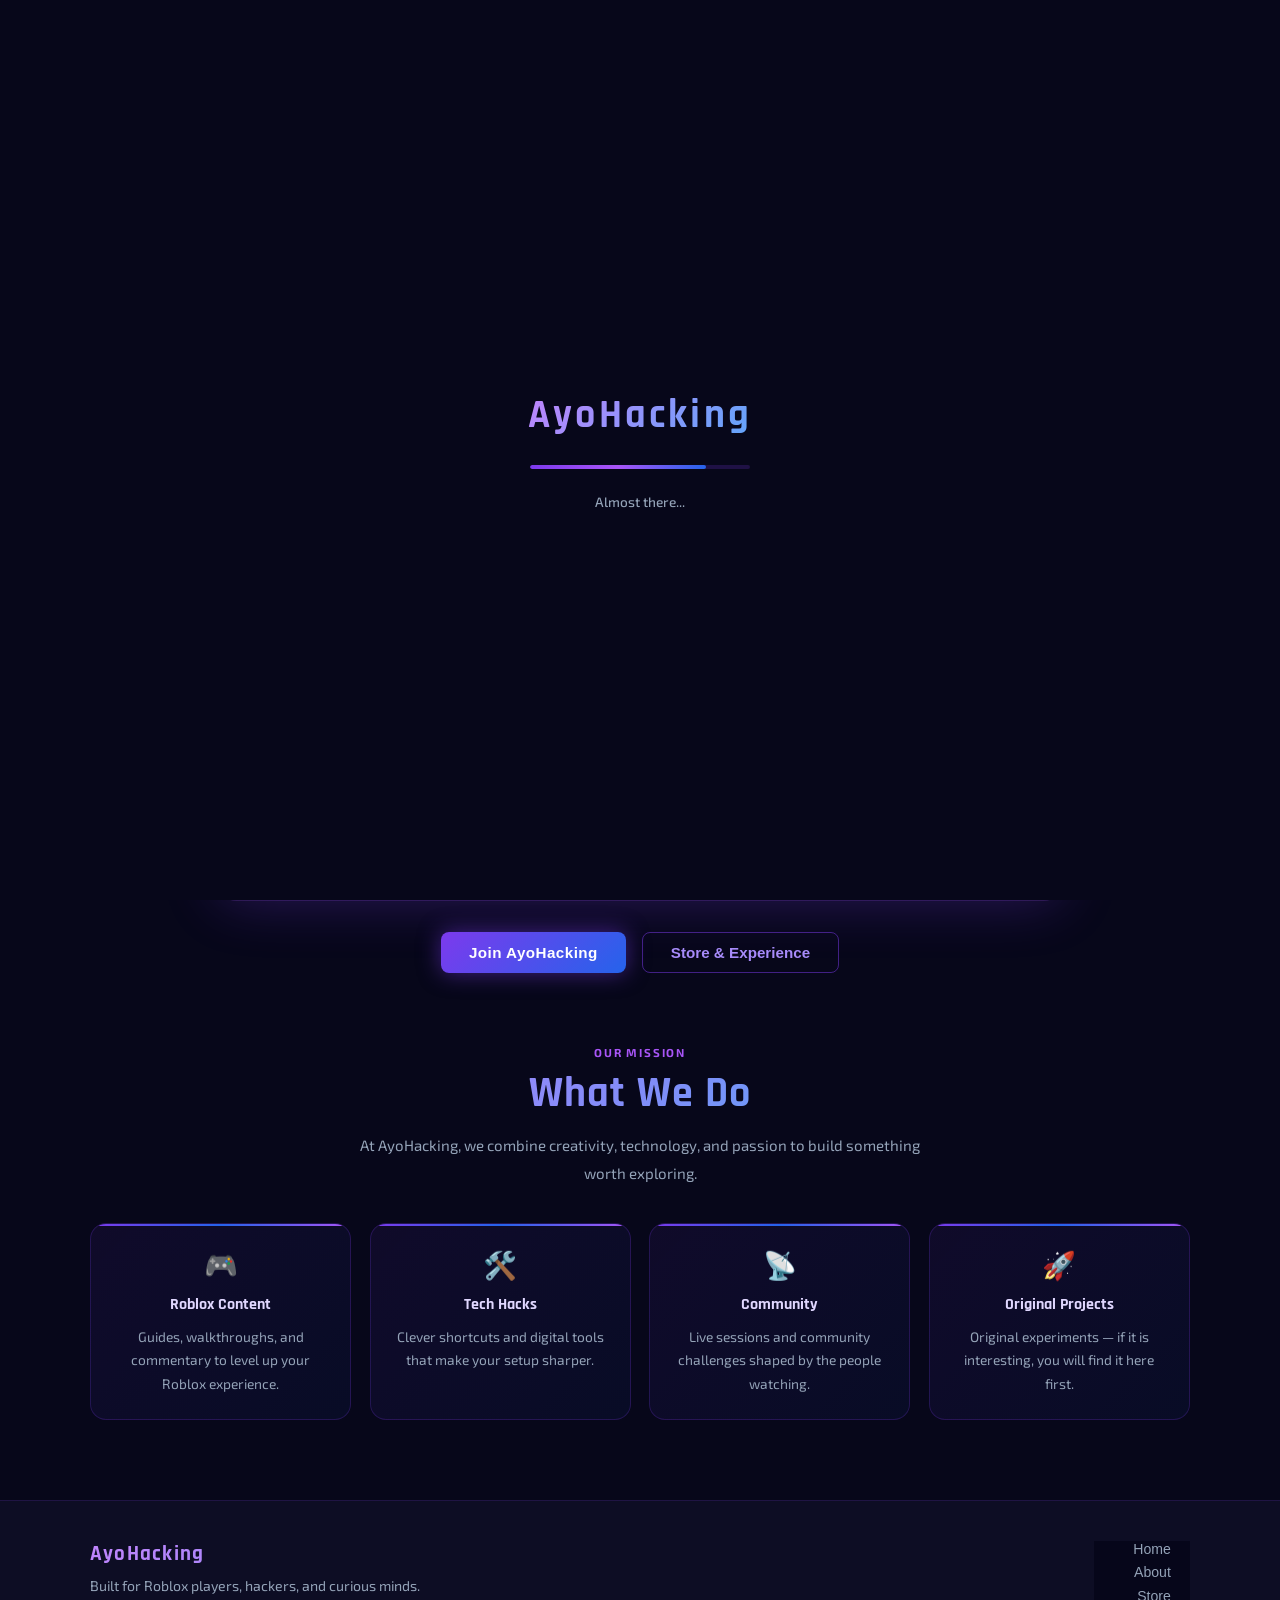
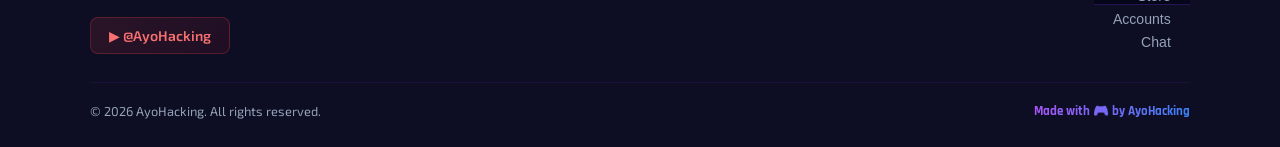
==== commit 85de661e: "Update print statement from 'Hello' to 'Goodbye'" ====
--- a/Ayohacking.html
+++ b/Ayohacking.html
@@ -14,445 +14,507 @@
   --glow:rgba(124,58,237,0.5);
   --inp:rgba(255,255,255,0.05);
   --inpb:rgba(124,58,237,0.35);
+  --success:#10b981;--error:#ef4444;
 }
 html{scroll-behavior:smooth;}
 body{font-family:'Exo 2',system-ui,sans-serif;background:var(--dark);color:var(--text);overflow-x:hidden;}
-
-/* ANIMATED BG */
-body::before{
-  content:'';position:fixed;inset:0;pointer-events:none;z-index:0;
-  background:
-    radial-gradient(ellipse 70% 50% at 15% 20%,rgba(124,58,237,.2) 0%,transparent 60%),
-    radial-gradient(ellipse 60% 55% at 85% 75%,rgba(37,99,235,.18) 0%,transparent 60%),
-    radial-gradient(ellipse 45% 35% at 55% 5%,rgba(168,85,247,.12) 0%,transparent 50%);
-  animation:bgPulse 8s ease-in-out infinite alternate;
-}
-@keyframes bgPulse{
-  0%{opacity:.8;}
-  100%{opacity:1;}
-}
-
-/* FLOATING PARTICLES */
-.particle{position:fixed;border-radius:50%;pointer-events:none;z-index:0;animation:float linear infinite;}
-@keyframes float{0%{transform:translateY(100vh) rotate(0deg);opacity:0;}10%{opacity:.6;}90%{opacity:.3;}100%{transform:translateY(-20px) rotate(720deg);opacity:0;}}
+body::before{content:'';position:fixed;inset:0;pointer-events:none;z-index:0;background:radial-gradient(ellipse 70% 50% at 15% 20%,rgba(124,58,237,.2) 0%,transparent 60%),radial-gradient(ellipse 60% 55% at 85% 75%,rgba(37,99,235,.18) 0%,transparent 60%),radial-gradient(ellipse 45% 35% at 55% 5%,rgba(168,85,247,.12) 0%,transparent 50%);animation:bgPulse 8s ease-in-out infinite alternate;}
+@keyframes bgPulse{0%{opacity:.8;}100%{opacity:1;}}
+.particle{position:fixed;border-radius:50%;pointer-events:none;z-index:0;animation:floatUp linear infinite;}
+@keyframes floatUp{0%{transform:translateY(100vh) rotate(0deg);opacity:0;}10%{opacity:.5;}90%{opacity:.2;}100%{transform:translateY(-20px) rotate(720deg);opacity:0;}}
 
 /* PAGES */
-.page{display:none;position:relative;z-index:1;min-height:calc(100vh - 64px);animation:pageIn .4s ease;}
+.page{display:none;position:relative;z-index:1;min-height:calc(100vh - 64px);animation:pageIn .35s ease;}
 .page.active{display:block;}
-@keyframes pageIn{from{opacity:0;transform:translateY(14px);}to{opacity:1;transform:translateY(0);}}
+@keyframes pageIn{from{opacity:0;transform:translateY(12px);}to{opacity:1;transform:translateY(0);}}
+
+/* LOADING SCREEN */
+.loading-screen{position:fixed;inset:0;background:var(--dark);z-index:9999;display:flex;flex-direction:column;align-items:center;justify-content:center;gap:1.5rem;transition:opacity .5s ease;}
+.loading-screen.hide{opacity:0;pointer-events:none;}
+.loading-logo{font-size:2.5rem;font-weight:800;font-family:'Rajdhani',sans-serif;letter-spacing:.08em;background:linear-gradient(135deg,#c084fc,#60a5fa);-webkit-background-clip:text;-webkit-text-fill-color:transparent;background-clip:text;animation:logoPulse 1.5s ease-in-out infinite;}
+@keyframes logoPulse{0%,100%{opacity:1;}50%{opacity:.5;}}
+.loading-bar-wrap{width:220px;height:4px;background:rgba(124,58,237,.2);border-radius:999px;overflow:hidden;}
+.loading-bar-inner{height:100%;background:linear-gradient(90deg,#7c3aed,#a855f7,#2563eb);border-radius:999px;transition:width .3s ease;}
+.loading-txt{font-size:.85rem;color:var(--muted);font-weight:500;}
+
+/* SITE DISABLED */
+.site-disabled-screen{position:fixed;inset:0;background:rgba(7,7,26,.98);z-index:8000;display:none;flex-direction:column;align-items:center;justify-content:center;gap:1.5rem;text-align:center;padding:2rem;}
+.site-disabled-screen.show{display:flex;}
+.disabled-icon{font-size:4rem;animation:disabledPulse 2s ease-in-out infinite;}
+@keyframes disabledPulse{0%,100%{transform:scale(1);}50%{transform:scale(1.08);}}
+.disabled-title{font-size:2rem;font-weight:800;font-family:'Rajdhani',sans-serif;color:#fca5a5;}
+.disabled-sub{font-size:1rem;color:var(--muted);max-width:400px;line-height:1.7;}
+
+/* BANNED */
+.banned-screen{position:fixed;inset:0;background:rgba(7,7,26,.98);z-index:7000;display:none;flex-direction:column;align-items:center;justify-content:center;gap:1.5rem;text-align:center;padding:2rem;}
+.banned-screen.show{display:flex;}
+.banned-title{font-size:2rem;font-weight:800;font-family:'Rajdhani',sans-serif;color:#fca5a5;}
+.banned-sub{color:var(--muted);max-width:420px;line-height:1.7;}
+
+/* NO OWNER OVERLAY */
+.no-owner-overlay{position:fixed;inset:0;background:rgba(0,0,0,.85);z-index:6000;display:none;align-items:center;justify-content:center;backdrop-filter:blur(8px);}
+.no-owner-overlay.show{display:flex;}
+.no-owner-box{width:100%;max-width:480px;background:rgba(9,9,26,.97);border:1px solid rgba(124,58,237,.38);border-radius:22px;padding:2.5rem;text-align:center;animation:modalIn .38s cubic-bezier(.16,1,.3,1);position:relative;overflow:hidden;}
+.no-owner-box::before{content:'';position:absolute;top:0;left:0;right:0;height:3px;background:linear-gradient(90deg,#7c3aed,#a855f7,#2563eb);border-radius:22px 22px 0 0;}
+.no-owner-icon{font-size:3.5rem;margin-bottom:.75rem;}
+.no-owner-title{font-size:1.7rem;font-weight:800;font-family:'Rajdhani',sans-serif;letter-spacing:.04em;background:linear-gradient(135deg,#c084fc,#60a5fa);-webkit-background-clip:text;-webkit-text-fill-color:transparent;background-clip:text;margin-bottom:.5rem;}
+.no-owner-sub{color:var(--muted);max-width:380px;margin:0 auto 1.5rem;line-height:1.7;font-size:.94rem;}
+.no-owner-signup{text-align:left;border-top:1px solid rgba(124,58,237,.18);padding-top:1.25rem;margin-top:.5rem;}
+.no-owner-signup-title{font-size:.95rem;font-weight:700;font-family:'Rajdhani',sans-serif;color:#c084fc;margin-bottom:.9rem;text-align:center;}
 
 /* NAV */
-nav{
-  position:sticky;top:0;z-index:200;height:64px;
-  background:rgba(7,7,26,.93);backdrop-filter:blur(22px);
-  border-bottom:1px solid rgba(124,58,237,.3);
-  display:flex;align-items:center;padding:0 1.5rem;gap:1rem;
-}
-.nav-logo{display:flex;align-items:center;gap:10px;cursor:pointer;flex-shrink:0;}
-.gif-logo{width:42px;height:42px;border-radius:50%;border:2px solid var(--p);box-shadow:0 0 14px rgba(124,58,237,.7);flex-shrink:0;overflow:hidden;background:#000;animation:logoPulse 3s ease-in-out infinite;}
-@keyframes logoPulse{0%,100%{box-shadow:0 0 14px rgba(124,58,237,.7);}50%{box-shadow:0 0 28px rgba(168,85,247,.9),0 0 50px rgba(124,58,237,.4);}}
-.gif-logo .tenor-gif-embed{width:42px!important;height:42px!important;margin:0!important;padding:0!important;}
-.gif-logo iframe{width:42px!important;height:42px!important;border:none!important;border-radius:50%!important;display:block!important;}
-.brand{font-size:1.3rem;font-weight:700;font-family:'Rajdhani',sans-serif;letter-spacing:.06em;background:linear-gradient(90deg,#c084fc,#60a5fa);-webkit-background-clip:text;-webkit-text-fill-color:transparent;background-clip:text;}
-.nav-links{display:flex;gap:.4rem;list-style:none;flex-wrap:wrap;}
-.nav-links button{background:transparent;cursor:pointer;color:var(--muted);padding:6px 13px;border-radius:6px;border:1px solid rgba(124,58,237,.25);font-size:.84rem;font-weight:600;transition:all .25s;font-family:'Exo 2',inherit;position:relative;overflow:hidden;}
-.nav-links button::after{content:'';position:absolute;inset:0;background:linear-gradient(135deg,rgba(124,58,237,.4),rgba(37,99,235,.4));opacity:0;transition:opacity .25s;}
-.nav-links button:hover::after,.nav-links button.active::after{opacity:1;}
-.nav-links button:hover,.nav-links button.active{color:#fff;border-color:rgba(168,85,247,.6);box-shadow:0 0 16px var(--glow);}
-.nav-links button span{position:relative;z-index:1;}
-.nav-right{display:flex;align-items:center;gap:.6rem;margin-left:auto;}
-.nav-user-btn{background:linear-gradient(135deg,rgba(124,58,237,.3),rgba(37,99,235,.3));border:1px solid rgba(168,85,247,.5);color:#c084fc;padding:6px 14px;border-radius:6px;cursor:pointer;font-size:.84rem;font-weight:600;font-family:'Exo 2',inherit;transition:all .2s;}
+nav{position:sticky;top:0;z-index:200;height:64px;background:rgba(7,7,26,.94);backdrop-filter:blur(22px);border-bottom:1px solid rgba(124,58,237,.28);display:flex;align-items:center;padding:0 1.2rem;gap:.6rem;}
+.nav-logo{display:flex;align-items:center;gap:9px;cursor:pointer;flex-shrink:0;}
+.brand{font-size:1.25rem;font-weight:800;font-family:'Rajdhani',sans-serif;letter-spacing:.06em;background:linear-gradient(90deg,#c084fc,#60a5fa);-webkit-background-clip:text;-webkit-text-fill-color:transparent;background-clip:text;}
+.nav-links{display:flex;gap:.3rem;list-style:none;flex-wrap:nowrap;}
+.nav-links button{background:transparent;cursor:pointer;color:var(--muted);padding:5px 11px;border-radius:6px;border:1px solid rgba(124,58,237,.22);font-size:.8rem;font-weight:600;transition:all .22s;font-family:'Exo 2',inherit;white-space:nowrap;}
+.nav-links button:hover,.nav-links button.active{color:#fff;background:linear-gradient(135deg,rgba(124,58,237,.38),rgba(37,99,235,.38));border-color:rgba(168,85,247,.6);box-shadow:0 0 14px var(--glow);}
+.nav-right{display:flex;align-items:center;gap:.5rem;margin-left:auto;flex-shrink:0;}
+.nav-user-btn{background:linear-gradient(135deg,rgba(124,58,237,.3),rgba(37,99,235,.3));border:1px solid rgba(168,85,247,.5);color:#c084fc;padding:5px 12px;border-radius:6px;cursor:pointer;font-size:.8rem;font-weight:700;font-family:'Exo 2',inherit;transition:all .2s;white-space:nowrap;}
 .nav-user-btn:hover{background:linear-gradient(135deg,rgba(124,58,237,.55),rgba(37,99,235,.55));}
-.nav-username{font-size:.84rem;color:#a78bfa;font-weight:700;white-space:nowrap;font-family:'Rajdhani',sans-serif;letter-spacing:.05em;}
-.notif-bell{background:none;border:none;cursor:pointer;font-size:1.2rem;position:relative;transition:transform .2s;}
+.nav-username{font-size:.82rem;color:#a78bfa;font-weight:700;white-space:nowrap;font-family:'Rajdhani',sans-serif;letter-spacing:.04em;cursor:pointer;}
+.nav-avatar{width:30px;height:30px;border-radius:50%;object-fit:cover;border:2px solid var(--p);cursor:pointer;flex-shrink:0;}
+.notif-bell{background:none;border:none;cursor:pointer;font-size:1.1rem;position:relative;transition:transform .2s;}
 .notif-bell:hover{transform:rotate(-15deg) scale(1.15);}
-.notif-count{position:absolute;top:-5px;right:-5px;background:linear-gradient(135deg,#e52e71,#ff4444);color:#fff;font-size:.58rem;font-weight:700;width:17px;height:17px;border-radius:50%;display:flex;align-items:center;justify-content:center;animation:bellPop .3s ease;}
-@keyframes bellPop{from{transform:scale(0);}to{transform:scale(1);}}
-.cart-btn{background:none;border:none;cursor:pointer;font-size:1.2rem;position:relative;transition:transform .2s;}
+.badge{position:absolute;top:-5px;right:-5px;background:linear-gradient(135deg,#e52e71,#ff4444);color:#fff;font-size:.55rem;font-weight:800;width:15px;height:15px;border-radius:50%;display:flex;align-items:center;justify-content:center;}
+.cart-btn{background:none;border:none;cursor:pointer;font-size:1.1rem;position:relative;transition:transform .2s;}
 .cart-btn:hover{transform:scale(1.15);}
-.cart-count{position:absolute;top:-5px;right:-5px;background:linear-gradient(135deg,#00b2ff,#0058e6);color:#fff;font-size:.58rem;font-weight:700;width:17px;height:17px;border-radius:50%;display:flex;align-items:center;justify-content:center;display:none;}
-
-/* GRAD */
 .grad{background:linear-gradient(135deg,#c084fc 0%,#818cf8 50%,#38bdf8 100%);-webkit-background-clip:text;-webkit-text-fill-color:transparent;background-clip:text;}
 
-/* HERO */
+/* BUTTONS */
+.btn-primary{padding:11px 28px;border-radius:8px;font-size:.95rem;font-weight:700;cursor:pointer;background:linear-gradient(135deg,#7c3aed,#2563eb);color:#fff;border:none;box-shadow:0 0 22px var(--glow);transition:all .22s;font-family:'Exo 2',inherit;letter-spacing:.03em;}
+.btn-primary:hover{transform:translateY(-2px);box-shadow:0 0 36px var(--glow);}
+.btn-outline{padding:11px 28px;border-radius:8px;font-size:.95rem;font-weight:700;cursor:pointer;background:transparent;color:#a78bfa;border:1px solid rgba(124,58,237,.5);transition:all .22s;font-family:'Exo 2',inherit;}
+.btn-outline:hover{background:rgba(124,58,237,.16);transform:translateY(-2px);}
+.btn-danger{padding:9px 20px;border-radius:8px;font-size:.88rem;font-weight:700;cursor:pointer;background:rgba(239,68,68,.12);color:#fca5a5;border:1px solid rgba(239,68,68,.3);transition:all .22s;font-family:'Exo 2',inherit;}
+.btn-danger:hover{background:rgba(239,68,68,.25);}
+
+/* FORM ELEMENTS */
+.field{margin-bottom:.9rem;}
+.field label{display:block;font-size:.72rem;font-weight:700;letter-spacing:.1em;text-transform:uppercase;color:var(--muted);margin-bottom:.38rem;}
+.field-wrap{position:relative;}
+.field-wrap .ficon{position:absolute;left:10px;top:50%;transform:translateY(-50%);font-size:.9rem;pointer-events:none;}
+.field input,.field select,.field textarea{width:100%;padding:9px 11px 9px 32px;border-radius:9px;border:1px solid rgba(124,58,237,.28);background:rgba(5,5,20,.75);color:var(--text);font-size:.9rem;font-family:'Exo 2',inherit;outline:none;transition:all .22s;}
+.field input:focus,.field select:focus{border-color:#a855f7;box-shadow:0 0 0 3px rgba(168,85,247,.15);}
+.field select{padding-left:11px;}
+
+/* MESSAGES */
+.msg{padding:9px 13px;border-radius:9px;font-size:.86rem;margin-top:.75rem;display:none;font-weight:600;animation:fadeIn .3s ease;}
+@keyframes fadeIn{from{opacity:0;transform:translateY(-5px);}to{opacity:1;transform:translateY(0);}}
+.msg.success{background:rgba(16,185,129,.14);border:1px solid rgba(16,185,129,.32);color:#6ee7b7;display:block;}
+.msg.error{background:rgba(239,68,68,.14);border:1px solid rgba(239,68,68,.32);color:#fca5a5;display:block;}
+.msg.info{background:rgba(37,99,235,.14);border:1px solid rgba(37,99,235,.32);color:#93c5fd;display:block;}
+
+/* CARDS */
+.glass-card{background:linear-gradient(135deg,rgba(124,58,237,.08),rgba(37,99,235,.06));border:1px solid rgba(124,58,237,.22);border-radius:16px;padding:1.5rem;position:relative;overflow:hidden;transition:all .3s;}
+.glass-card::before{content:'';position:absolute;top:0;left:0;right:0;height:2px;background:linear-gradient(90deg,#7c3aed,#2563eb,#a855f7);}
+.glass-card:hover{border-color:rgba(124,58,237,.5);transform:translateY(-4px);box-shadow:0 12px 40px rgba(124,58,237,.2);}
+
+/* HOME */
 .hero{padding:4rem 2rem;display:flex;flex-direction:column;align-items:center;text-align:center;gap:2rem;}
-.hero-title{font-size:clamp(2.4rem,7vw,5rem);font-weight:800;line-height:1.1;font-family:'Rajdhani',sans-serif;letter-spacing:.03em;animation:heroIn 1s ease;}
-@keyframes heroIn{from{opacity:0;transform:translateY(-20px);}to{opacity:1;transform:translateY(0);}}
-.hero-sub{font-size:clamp(.95rem,2.5vw,1.2rem);color:var(--muted);max-width:580px;line-height:1.8;animation:heroIn 1s ease .2s both;}
-.video-wrapper{width:100%;max-width:860px;border-radius:16px;overflow:hidden;border:1px solid rgba(124,58,237,.55);box-shadow:0 0 0 1px rgba(168,85,247,.2),0 0 60px rgba(124,58,237,.35);background:#000;aspect-ratio:16/9;animation:heroIn 1s ease .3s both;}
+.hero-title{font-size:clamp(2.2rem,7vw,4.8rem);font-weight:800;line-height:1.1;font-family:'Rajdhani',sans-serif;letter-spacing:.03em;animation:heroIn .9s ease;}
+@keyframes heroIn{from{opacity:0;transform:translateY(-18px);}to{opacity:1;transform:translateY(0);}}
+.hero-sub{font-size:clamp(.9rem,2.5vw,1.15rem);color:var(--muted);max-width:560px;line-height:1.8;animation:heroIn .9s ease .15s both;}
+.video-wrapper{width:100%;max-width:840px;border-radius:16px;overflow:hidden;border:1px solid rgba(124,58,237,.5);box-shadow:0 0 0 1px rgba(168,85,247,.18),0 0 55px rgba(124,58,237,.3);background:#000;aspect-ratio:16/9;animation:heroIn .9s ease .25s both;}
 .video-wrapper iframe{width:100%;height:100%;border:none;display:block;}
-.hero-cta{display:flex;gap:1rem;flex-wrap:wrap;justify-content:center;animation:heroIn 1s ease .4s both;}
-.btn-primary{padding:12px 30px;border-radius:8px;font-size:1rem;font-weight:700;cursor:pointer;background:linear-gradient(135deg,#7c3aed,#2563eb);color:#fff;border:none;box-shadow:0 0 22px var(--glow);transition:all .25s;font-family:'Exo 2',inherit;letter-spacing:.04em;}
-.btn-primary:hover{transform:translateY(-3px);box-shadow:0 0 40px var(--glow),0 8px 25px rgba(0,0,0,.4);}
-.btn-outline{padding:12px 30px;border-radius:8px;font-size:1rem;font-weight:700;cursor:pointer;background:transparent;color:#a78bfa;border:1px solid rgba(124,58,237,.5);transition:all .25s;font-family:'Exo 2',inherit;}
-.btn-outline:hover{background:rgba(124,58,237,.18);transform:translateY(-3px);}
-
-/* SECTIONS */
-.section-label{font-size:.76rem;font-weight:700;letter-spacing:.18em;text-transform:uppercase;color:#a855f7;margin-bottom:.6rem;text-align:center;}
-.section-title{font-size:clamp(1.7rem,4vw,2.7rem);font-weight:700;text-align:center;margin-bottom:.8rem;font-family:'Rajdhani',sans-serif;letter-spacing:.03em;}
-.section-desc{text-align:center;color:var(--muted);max-width:580px;margin:0 auto 2.5rem;line-height:1.8;font-size:.97rem;}
-.what-section{width:100%;max-width:1100px;padding:3rem 0 1rem;}
-.cards-grid{display:grid;grid-template-columns:repeat(auto-fit,minmax(240px,1fr));gap:1.25rem;}
-.card{background:linear-gradient(135deg,rgba(124,58,237,.08),rgba(37,99,235,.08));border:1px solid rgba(124,58,237,.22);border-radius:16px;padding:1.75rem;transition:all .3s;position:relative;overflow:hidden;}
-.card::before{content:'';position:absolute;top:0;left:0;right:0;height:2px;background:linear-gradient(90deg,#7c3aed,#2563eb,#a855f7);}
-.card:hover{border-color:rgba(124,58,237,.6);transform:translateY(-6px);box-shadow:0 12px 40px rgba(124,58,237,.25);}
-.card-icon{font-size:1.8rem;margin-bottom:.9rem;}
-.card h3{font-size:1.05rem;font-weight:700;color:#e0d7ff;margin-bottom:.65rem;font-family:'Rajdhani',sans-serif;letter-spacing:.03em;}
-.card p{font-size:.9rem;color:var(--muted);line-height:1.75;}
-
-/* ABOUT */
-.about-wrap{max-width:900px;margin:0 auto;display:grid;grid-template-columns:1fr 1fr;gap:3rem;align-items:center;padding:5rem 2rem;}
-.about-text h2{font-size:clamp(1.6rem,3vw,2.4rem);font-weight:700;margin-bottom:1.2rem;font-family:'Rajdhani',sans-serif;}
-.about-text p{color:var(--muted);line-height:1.85;font-size:.96rem;margin-bottom:1rem;}
-.stats-grid{display:grid;grid-template-columns:1fr 1fr;gap:1rem;}
-.stat-box{background:rgba(124,58,237,.1);border:1px solid rgba(124,58,237,.3);border-radius:12px;padding:1.25rem;text-align:center;transition:all .3s;}
-.stat-box:hover{transform:translateY(-4px);box-shadow:0 8px 25px rgba(124,58,237,.2);}
-.stat-box .num{font-size:2rem;font-weight:700;font-family:'Rajdhani',sans-serif;}
-.stat-box .lbl{font-size:.8rem;color:var(--muted);margin-top:4px;}
+.hero-cta{display:flex;gap:1rem;flex-wrap:wrap;justify-content:center;animation:heroIn .9s ease .35s both;}
+.what-section{width:100%;max-width:1100px;padding:2.5rem 0 1rem;}
+.section-label{font-size:.72rem;font-weight:700;letter-spacing:.16em;text-transform:uppercase;color:#a855f7;margin-bottom:.55rem;text-align:center;}
+.section-title{font-size:clamp(1.6rem,4vw,2.6rem);font-weight:800;text-align:center;margin-bottom:.75rem;font-family:'Rajdhani',sans-serif;letter-spacing:.03em;}
+.section-desc{text-align:center;color:var(--muted);max-width:560px;margin:0 auto 2.25rem;line-height:1.8;font-size:.94rem;}
+.cards-grid{display:grid;grid-template-columns:repeat(auto-fit,minmax(230px,1fr));gap:1.15rem;}
 
 /* AUTH */
 .auth-page{min-height:calc(100vh - 64px);display:flex;align-items:center;justify-content:center;padding:3rem 1rem;}
-.auth-box{
-  width:100%;max-width:420px;
-  background:rgba(7,7,26,.9);border-radius:24px;padding:2.5rem;
-  border:1px solid rgba(124,58,237,.35);
-  box-shadow:0 20px 60px rgba(0,0,0,.8),0 0 50px rgba(124,58,237,.12);
-  backdrop-filter:blur(20px);position:relative;overflow:hidden;
-  animation:authSlide .5s ease;
-}
-@keyframes authSlide{from{opacity:0;transform:scale(.96) translateY(20px);}to{opacity:1;transform:scale(1) translateY(0);}}
-.auth-box::before{content:'';position:absolute;top:0;left:0;right:0;height:3px;background:linear-gradient(90deg,#ff8a00,#e52e71,#7c3aed,#2563eb);animation:gradShift 4s linear infinite;}
-@keyframes gradShift{0%{background-position:0% 50%;}100%{background-position:200% 50%;}}
-.auth-glow{position:absolute;top:-80px;right:-80px;width:200px;height:200px;border-radius:50%;background:radial-gradient(circle,rgba(168,85,247,.2),transparent 70%);pointer-events:none;animation:glowMove 5s ease-in-out infinite alternate;}
-@keyframes glowMove{from{transform:translate(0,0);}to{transform:translate(-20px,20px);}}
-.auth-title-main{font-size:1.7rem;font-weight:800;font-family:'Rajdhani',sans-serif;letter-spacing:.05em;margin-bottom:.3rem;}
-.auth-sub-text{font-size:.85rem;color:var(--muted);margin-bottom:1.5rem;line-height:1.5;}
-.auth-tabs{display:flex;gap:.5rem;margin-bottom:1.5rem;background:rgba(0,0,0,.3);border-radius:10px;padding:4px;}
-.auth-tab{flex:1;padding:9px;border:none;border-radius:8px;font-size:.9rem;font-weight:700;cursor:pointer;font-family:'Exo 2',inherit;background:transparent;color:var(--muted);transition:all .25s;}
-.auth-tab.active{background:linear-gradient(135deg,rgba(124,58,237,.6),rgba(37,99,235,.6));color:#fff;box-shadow:0 0 14px var(--glow);}
-.auth-field{margin-bottom:1rem;}
-.auth-field label{display:block;font-size:.75rem;font-weight:700;letter-spacing:.1em;text-transform:uppercase;color:var(--muted);margin-bottom:.4rem;}
-.auth-field-wrap{position:relative;}
-.auth-field-wrap .ficon{position:absolute;left:11px;top:50%;transform:translateY(-50%);font-size:.9rem;pointer-events:none;}
-.auth-field input{width:100%;padding:10px 12px 10px 34px;border-radius:10px;border:1px solid rgba(124,58,237,.3);background:rgba(5,5,20,.75);color:var(--text);font-size:.92rem;font-family:'Exo 2',inherit;outline:none;transition:all .25s;}
-.auth-field input:focus{border-color:#a855f7;box-shadow:0 0 0 3px rgba(168,85,247,.18);}
-.auth-submit{width:100%;padding:12px;border-radius:999px;border:none;background:linear-gradient(135deg,#ff8a00,#e52e71 50%,#7c3aed);color:#fff;font-size:1rem;font-weight:800;cursor:pointer;font-family:'Rajdhani',sans-serif;letter-spacing:.1em;transition:all .25s;margin-top:.75rem;box-shadow:0 4px 24px rgba(229,46,113,.45);position:relative;overflow:hidden;}
-.auth-submit::after{content:'';position:absolute;top:0;left:-100%;width:100%;height:100%;background:linear-gradient(90deg,transparent,rgba(255,255,255,.2),transparent);animation:shimmer 2.5s infinite;}
+.auth-box{width:100%;max-width:430px;background:rgba(7,7,26,.9);border-radius:22px;padding:2.25rem;border:1px solid rgba(124,58,237,.32);box-shadow:0 20px 60px rgba(0,0,0,.8),0 0 50px rgba(124,58,237,.1);backdrop-filter:blur(20px);position:relative;overflow:hidden;animation:authSlide .45s ease;}
+@keyframes authSlide{from{opacity:0;transform:scale(.96) translateY(18px);}to{opacity:1;transform:scale(1) translateY(0);}}
+@keyframes modalIn{from{opacity:0;transform:scale(.9);}to{opacity:1;transform:scale(1);}}
+.auth-box::before{content:'';position:absolute;top:0;left:0;right:0;height:3px;background:linear-gradient(90deg,#ff8a00,#e52e71,#7c3aed,#2563eb,#ff8a00);background-size:300%;animation:gradShift 4s linear infinite;}
+@keyframes gradShift{0%{background-position:0%;}100%{background-position:300%;}}
+.auth-glow{position:absolute;top:-80px;right:-80px;width:200px;height:200px;border-radius:50%;background:radial-gradient(circle,rgba(168,85,247,.18),transparent 70%);pointer-events:none;animation:glowDrift 6s ease-in-out infinite alternate;}
+@keyframes glowDrift{from{transform:translate(0,0);}to{transform:translate(-15px,15px);}}
+.auth-title{font-size:1.6rem;font-weight:800;font-family:'Rajdhani',sans-serif;letter-spacing:.05em;margin-bottom:.25rem;}
+.auth-sub{font-size:.83rem;color:var(--muted);margin-bottom:1.4rem;line-height:1.5;}
+.auth-tabs{display:flex;gap:.4rem;margin-bottom:1.4rem;background:rgba(0,0,0,.3);border-radius:9px;padding:3px;}
+.auth-tab{flex:1;padding:8px;border:none;border-radius:7px;font-size:.86rem;font-weight:700;cursor:pointer;font-family:'Exo 2',inherit;background:transparent;color:var(--muted);transition:all .22s;}
+.auth-tab.active{background:linear-gradient(135deg,rgba(124,58,237,.6),rgba(37,99,235,.6));color:#fff;box-shadow:0 0 12px var(--glow);}
+.auth-submit{width:100%;padding:11px;border-radius:999px;border:none;background:linear-gradient(135deg,#ff8a00,#e52e71 50%,#7c3aed);color:#fff;font-size:.98rem;font-weight:800;cursor:pointer;font-family:'Rajdhani',sans-serif;letter-spacing:.1em;transition:all .22s;margin-top:.6rem;box-shadow:0 4px 22px rgba(229,46,113,.42);position:relative;overflow:hidden;}
+.auth-submit::after{content:'';position:absolute;top:0;left:-100%;width:100%;height:100%;background:linear-gradient(90deg,transparent,rgba(255,255,255,.18),transparent);animation:shimmer 2.5s infinite;}
 @keyframes shimmer{0%{left:-100%;}100%{left:100%;}}
-.auth-submit:hover{transform:translateY(-2px);box-shadow:0 6px 32px rgba(229,46,113,.65);}
-.auth-switch{text-align:center;margin-top:1rem;font-size:.85rem;color:var(--muted);}
-.auth-switch span{color:#c084fc;cursor:pointer;font-weight:700;}
-.auth-switch span:hover{color:#e0aaff;text-decoration:underline;}
-.amsg{padding:10px 14px;border-radius:10px;font-size:.88rem;margin-top:1rem;display:none;font-weight:600;animation:fadeIn .3s ease;}
-@keyframes fadeIn{from{opacity:0;transform:translateY(-6px);}to{opacity:1;transform:translateY(0);}}
-.amsg.success{background:rgba(16,185,129,.15);border:1px solid rgba(16,185,129,.35);color:#6ee7b7;}
-.amsg.error{background:rgba(239,68,68,.15);border:1px solid rgba(239,68,68,.35);color:#fca5a5;}
-
-/* STORE & EXPERIENCE */
-.store-page{padding:3rem 2rem;display:flex;flex-direction:column;align-items:center;gap:2.5rem;min-height:calc(100vh - 64px);}
+.auth-submit:hover{transform:translateY(-2px);box-shadow:0 6px 30px rgba(229,46,113,.6);}
+.auth-submit:disabled{opacity:.5;cursor:not-allowed;transform:none;}
+.auth-link{text-align:center;margin-top:.9rem;font-size:.83rem;color:var(--muted);}
+.auth-link span{color:#c084fc;cursor:pointer;font-weight:700;}
+.auth-link span:hover{text-decoration:underline;}
+.adv-options{margin-top:.9rem;border-top:1px solid rgba(124,58,237,.18);padding-top:.9rem;}
+.adv-toggle{background:none;border:none;color:var(--muted);font-size:.82rem;cursor:pointer;font-family:'Exo 2',inherit;display:flex;align-items:center;gap:.4rem;transition:color .2s;}
+.adv-toggle:hover{color:#c084fc;}
+.adv-panel{display:none;margin-top:.75rem;animation:fadeIn .25s ease;}
+.adv-panel.open{display:block;}
+.role-select{display:flex;gap:.5rem;margin-top:.5rem;}
+.role-btn{flex:1;padding:8px;border-radius:8px;border:1px solid rgba(124,58,237,.25);background:rgba(124,58,237,.07);color:var(--muted);font-size:.82rem;font-weight:700;cursor:pointer;font-family:'Exo 2',inherit;transition:all .2s;}
+.role-btn.selected{background:linear-gradient(135deg,rgba(124,58,237,.4),rgba(37,99,235,.4));border-color:rgba(168,85,247,.55);color:#fff;}
+.cooldown-bar{height:3px;background:rgba(124,58,237,.2);border-radius:999px;margin-top:.75rem;overflow:hidden;display:none;}
+.cooldown-fill{height:100%;background:linear-gradient(90deg,#7c3aed,#a855f7);border-radius:999px;transition:width 1s linear;}
+
+/* ACCOUNTS */
+.accounts-page{padding:2.5rem 2rem;max-width:1000px;margin:0 auto;}
+.accounts-header{display:flex;align-items:center;justify-content:space-between;flex-wrap:wrap;gap:1rem;margin-bottom:1.5rem;}
+.accounts-header h1{font-size:1.8rem;font-weight:800;font-family:'Rajdhani',sans-serif;letter-spacing:.04em;}
+.rank-filter{padding:8px 14px;border-radius:9px;border:1px solid rgba(124,58,237,.28);background:rgba(5,5,20,.75);color:var(--text);font-size:.86rem;font-family:'Exo 2',inherit;outline:none;cursor:pointer;}
+.rank-filter:focus{border-color:#a855f7;}
+.acc-card{background:rgba(13,13,40,.8);border:1px solid rgba(124,58,237,.2);border-radius:12px;overflow:hidden;transition:all .25s;margin-bottom:.65rem;}
+.acc-card:hover{border-color:rgba(124,58,237,.45);}
+.acc-card-header{display:flex;align-items:center;gap:.9rem;padding:.85rem 1rem;cursor:pointer;}
+.acc-avatar{width:38px;height:38px;border-radius:50%;background:linear-gradient(135deg,#7c3aed,#2563eb);display:flex;align-items:center;justify-content:center;font-size:.85rem;font-weight:800;color:#fff;flex-shrink:0;font-family:'Rajdhani',sans-serif;overflow:hidden;}
+.acc-avatar img{width:100%;height:100%;object-fit:cover;border-radius:50%;}
+.acc-username{font-size:.95rem;font-weight:700;font-family:'Rajdhani',sans-serif;letter-spacing:.03em;}
+.acc-handle{font-size:.75rem;color:var(--muted);}
+.acc-badge{margin-left:auto;padding:3px 10px;border-radius:999px;font-size:.65rem;font-weight:700;font-family:'Rajdhani',sans-serif;letter-spacing:.06em;}
+.badge-owner{background:rgba(245,158,11,.15);border:1px solid rgba(245,158,11,.3);color:#fcd34d;}
+.badge-admin{background:rgba(37,99,235,.15);border:1px solid rgba(37,99,235,.3);color:#93c5fd;}
+.badge-user{background:rgba(124,58,237,.12);border:1px solid rgba(124,58,237,.25);color:#c084fc;}
+.badge-banned{background:rgba(239,68,68,.12);border:1px solid rgba(239,68,68,.28);color:#fca5a5;}
+.acc-expand{display:none;padding:.9rem 1rem 1rem;border-top:1px solid rgba(124,58,237,.14);animation:fadeIn .25s ease;}
+.acc-expand.open{display:block;}
+.acc-expand-info{font-size:.84rem;color:var(--muted);margin-bottom:.9rem;line-height:1.7;}
+.acc-expand-info span{color:var(--text);font-weight:600;}
+.acc-actions{display:flex;flex-wrap:wrap;gap:.5rem;}
+.acc-action-btn{padding:7px 14px;border-radius:7px;border:none;font-size:.8rem;font-weight:700;cursor:pointer;font-family:'Rajdhani',sans-serif;letter-spacing:.04em;transition:all .2s;}
+.act-friend{background:rgba(16,185,129,.12);border:1px solid rgba(16,185,129,.28);color:#6ee7b7;}
+.act-report{background:rgba(245,158,11,.1);border:1px solid rgba(245,158,11,.25);color:#fcd34d;}
+.act-ban{background:rgba(239,68,68,.1);border:1px solid rgba(239,68,68,.25);color:#fca5a5;}
+.act-delete{background:rgba(239,68,68,.18);border:1px solid rgba(239,68,68,.35);color:#fff;}
+.ban-form{margin-top:.75rem;background:rgba(239,68,68,.06);border:1px solid rgba(239,68,68,.18);border-radius:10px;padding:.9rem;display:none;animation:fadeIn .25s ease;}
+.ban-form.open{display:block;}
+.ban-form-title{font-size:.78rem;font-weight:700;color:#fca5a5;letter-spacing:.08em;text-transform:uppercase;margin-bottom:.6rem;}
+.ban-time-row{display:flex;gap:.4rem;margin-bottom:.6rem;flex-wrap:wrap;}
+.ban-time-row input{width:55px;padding:7px 9px;border-radius:7px;border:1px solid rgba(239,68,68,.2);background:rgba(5,5,20,.7);color:var(--text);font-size:.82rem;font-family:'Exo 2',inherit;outline:none;text-align:center;}
+.ban-time-row label{font-size:.65rem;color:var(--muted);text-align:center;display:block;margin-top:2px;}
+.ban-submit{padding:8px 16px;border-radius:7px;border:none;background:linear-gradient(135deg,#ef4444,#b91c1c);color:#fff;font-size:.84rem;font-weight:700;cursor:pointer;font-family:'Rajdhani',sans-serif;transition:all .2s;}
+.ban-submit:hover{transform:translateY(-1px);}
+
+/* PROFILE */
+.profile-page{min-height:calc(100vh - 64px);display:flex;align-items:center;justify-content:center;padding:3rem 1rem;}
+.profile-box{width:100%;max-width:440px;background:rgba(9,9,26,.9);border:1px solid rgba(124,58,237,.3);border-radius:22px;padding:2.25rem;position:relative;overflow:hidden;animation:authSlide .45s ease;}
+.profile-box::before{content:'';position:absolute;top:0;left:0;right:0;height:3px;background:linear-gradient(90deg,#c084fc,#60a5fa,#a855f7);}
+.profile-avatar-wrap{position:relative;width:80px;margin:0 auto 1.25rem;cursor:pointer;}
+.profile-avatar{width:80px;height:80px;border-radius:50%;background:linear-gradient(135deg,#7c3aed,#2563eb);display:flex;align-items:center;justify-content:center;font-size:2.2rem;font-weight:800;font-family:'Rajdhani',sans-serif;color:#fff;box-shadow:0 0 28px rgba(124,58,237,.6);overflow:hidden;}
+.profile-avatar img{width:100%;height:100%;object-fit:cover;}
+.avatar-edit-overlay{position:absolute;inset:0;border-radius:50%;background:rgba(0,0,0,.55);display:flex;align-items:center;justify-content:center;font-size:1.2rem;opacity:0;transition:opacity .2s;}
+.profile-avatar-wrap:hover .avatar-edit-overlay{opacity:1;}
+.profile-username{font-size:1.55rem;font-weight:800;font-family:'Rajdhani',sans-serif;letter-spacing:.05em;text-align:center;margin-bottom:.2rem;}
+.profile-role{text-align:center;margin-bottom:1.5rem;}
+.profile-rows{display:flex;flex-direction:column;gap:.6rem;margin-bottom:1.5rem;}
+.profile-row{display:flex;align-items:center;justify-content:space-between;padding:.7rem .95rem;background:rgba(124,58,237,.07);border:1px solid rgba(124,58,237,.18);border-radius:9px;}
+.pr-label{font-size:.7rem;font-weight:700;letter-spacing:.08em;text-transform:uppercase;color:var(--muted);}
+.pr-val{font-size:.88rem;font-weight:600;color:#e0d7ff;max-width:200px;overflow:hidden;text-overflow:ellipsis;}
+.profile-btns{display:flex;flex-direction:column;gap:.5rem;}
+.pro-btn{width:100%;padding:10px;border-radius:9px;border:1px solid rgba(124,58,237,.28);background:rgba(124,58,237,.1);color:#c084fc;font-size:.92rem;font-weight:700;cursor:pointer;font-family:'Rajdhani',sans-serif;letter-spacing:.04em;transition:all .22s;}
+.pro-btn:hover{background:rgba(124,58,237,.22);border-color:rgba(168,85,247,.5);}
+.pro-btn.danger{border-color:rgba(239,68,68,.28);background:rgba(239,68,68,.08);color:#fca5a5;}
+.pro-btn.danger:hover{background:rgba(239,68,68,.18);}
+
+/* STORE */
+.store-page{padding:2.5rem 2rem;display:flex;flex-direction:column;align-items:center;gap:2.25rem;min-height:calc(100vh - 64px);}
 .locked-screen{display:flex;flex-direction:column;align-items:center;gap:1.25rem;padding:5rem 2rem;text-align:center;width:100%;}
 .locked-icon{font-size:4rem;animation:lockBounce 2s ease-in-out infinite;}
 @keyframes lockBounce{0%,100%{transform:translateY(0);}50%{transform:translateY(-10px);}}
-.locked-screen h2{font-size:1.6rem;font-weight:800;font-family:'Rajdhani',sans-serif;letter-spacing:.04em;}
-.locked-screen p{color:var(--muted);max-width:380px;line-height:1.7;font-size:.95rem;}
 .store-header{text-align:center;max-width:700px;}
-.store-header h1{font-size:clamp(2rem,5vw,3.2rem);font-weight:800;font-family:'Rajdhani',sans-serif;letter-spacing:.04em;margin-bottom:.5rem;}
-
-/* PRODUCT CARD */
-.products-grid{display:grid;grid-template-columns:repeat(auto-fit,minmax(300px,1fr));gap:1.75rem;width:100%;max-width:1100px;}
-.product-card{background:linear-gradient(160deg,rgba(13,13,40,.9),rgba(9,9,26,.95));border:1px solid rgba(124,58,237,.3);border-radius:20px;overflow:hidden;transition:all .35s;position:relative;}
+.store-header h1{font-size:clamp(1.9rem,5vw,3rem);font-weight:800;font-family:'Rajdhani',sans-serif;letter-spacing:.04em;margin-bottom:.5rem;}
+.products-grid{display:grid;grid-template-columns:repeat(auto-fit,minmax(290px,1fr));gap:1.65rem;width:100%;max-width:1100px;}
+.product-card{background:linear-gradient(160deg,rgba(13,13,40,.92),rgba(9,9,26,.95));border:1px solid rgba(124,58,237,.28);border-radius:20px;overflow:hidden;transition:all .32s;position:relative;}
 .product-card::before{content:'';position:absolute;top:0;left:0;right:0;height:3px;background:linear-gradient(90deg,#7c3aed,#2563eb,#a855f7,#7c3aed);background-size:200%;animation:gradShift 3s linear infinite;}
-.product-card:hover{border-color:rgba(168,85,247,.6);transform:translateY(-8px);box-shadow:0 20px 50px rgba(124,58,237,.3);}
-.product-img-wrap{width:100%;position:relative;overflow:hidden;background:#000;}
-.product-img-wrap::after{content:'';position:absolute;bottom:0;left:0;right:0;height:60px;background:linear-gradient(to top,rgba(13,13,40,.95),transparent);pointer-events:none;}
-.product-img-wrap iframe,.product-img-wrap img{width:100%;display:block;border:none;}
-.product-body{padding:1.5rem;}
-.product-name{font-size:1.2rem;font-weight:800;font-family:'Rajdhani',sans-serif;letter-spacing:.04em;color:#e0d7ff;margin-bottom:.4rem;}
-.product-desc{font-size:.88rem;color:var(--muted);line-height:1.7;margin-bottom:1rem;}
-.product-price{font-size:1.4rem;font-weight:800;font-family:'Rajdhani',sans-serif;color:#60c8ff;margin-bottom:1rem;}
-.priority-section{margin-bottom:1rem;}
-.priority-label{font-size:.72rem;font-weight:700;letter-spacing:.1em;text-transform:uppercase;color:var(--muted);margin-bottom:.5rem;}
-.priority-btns{display:flex;gap:.4rem;flex-wrap:wrap;}
-.prio-btn{padding:5px 12px;border-radius:6px;border:1px solid rgba(124,58,237,.3);background:rgba(124,58,237,.08);color:#c084fc;font-size:.78rem;font-weight:700;cursor:pointer;font-family:'Rajdhani',sans-serif;transition:all .2s;}
-.prio-btn:hover,.prio-btn.selected{background:linear-gradient(135deg,rgba(124,58,237,.4),rgba(37,99,235,.4));border-color:rgba(168,85,247,.6);color:#fff;}
-.add-cart-btn{width:100%;padding:12px;border-radius:10px;border:none;background:linear-gradient(135deg,#7c3aed,#2563eb);color:#fff;font-size:1rem;font-weight:800;cursor:pointer;font-family:'Rajdhani',sans-serif;letter-spacing:.06em;transition:all .25s;position:relative;overflow:hidden;}
-.add-cart-btn:hover{transform:translateY(-2px);box-shadow:0 0 28px var(--glow);}
-.add-cart-btn.adding{background:linear-gradient(135deg,#059669,#047857);}
+.product-card:hover{border-color:rgba(168,85,247,.55);transform:translateY(-7px);box-shadow:0 18px 50px rgba(124,58,237,.28);}
+.product-img-wrap{width:100%;position:relative;background:#000;overflow:hidden;}
+.product-img-wrap::after{content:'';position:absolute;bottom:0;left:0;right:0;height:55px;background:linear-gradient(to top,rgba(13,13,40,.95),transparent);pointer-events:none;}
+.product-body{padding:1.35rem;}
+.product-name{font-size:1.15rem;font-weight:800;font-family:'Rajdhani',sans-serif;letter-spacing:.04em;color:#e0d7ff;margin-bottom:.35rem;}
+.product-desc{font-size:.86rem;color:var(--muted);line-height:1.7;margin-bottom:.85rem;}
+.product-price{font-size:1.3rem;font-weight:800;font-family:'Rajdhani',sans-serif;color:#60c8ff;margin-bottom:.85rem;}
+.qty-row{display:flex;align-items:center;gap:.6rem;margin-bottom:.85rem;}
+.qty-label{font-size:.72rem;font-weight:700;letter-spacing:.08em;text-transform:uppercase;color:var(--muted);}
+.qty-btn{width:28px;height:28px;border-radius:6px;border:1px solid rgba(124,58,237,.3);background:rgba(124,58,237,.1);color:#c084fc;font-size:1rem;cursor:pointer;display:flex;align-items:center;justify-content:center;transition:all .2s;font-weight:800;}
+.qty-btn:hover{background:rgba(124,58,237,.25);}
+.qty-val{font-size:.95rem;font-weight:800;font-family:'Rajdhani',sans-serif;min-width:24px;text-align:center;color:#e0d7ff;}
+.add-cart-btn{width:100%;padding:11px;border-radius:10px;border:none;background:linear-gradient(135deg,#7c3aed,#2563eb);color:#fff;font-size:.95rem;font-weight:800;cursor:pointer;font-family:'Rajdhani',sans-serif;letter-spacing:.05em;transition:all .22s;position:relative;overflow:hidden;}
+.add-cart-btn::after{content:'';position:absolute;top:0;left:-100%;width:100%;height:100%;background:linear-gradient(90deg,transparent,rgba(255,255,255,.15),transparent);animation:shimmer 2.5s infinite;}
+.add-cart-btn:hover{transform:translateY(-2px);box-shadow:0 0 26px var(--glow);}
+.add-cart-btn.adding{background:rgba(124,58,237,.3);cursor:not-allowed;}
 .add-cart-btn.added{background:linear-gradient(135deg,#059669,#047857);}
 
-/* CART SIDEBAR */
+/* CART */
 .cart-overlay{position:fixed;inset:0;background:rgba(0,0,0,.6);z-index:400;display:none;backdrop-filter:blur(4px);}
 .cart-overlay.open{display:block;}
-.cart-drawer{position:fixed;top:0;right:-420px;width:380px;max-width:95vw;height:100vh;background:rgba(9,9,26,.98);border-left:1px solid rgba(124,58,237,.3);z-index:401;padding:1.5rem;display:flex;flex-direction:column;transition:right .35s cubic-bezier(.16,1,.3,1);overflow-y:auto;}
+.cart-drawer{position:fixed;top:0;right:-420px;width:380px;max-width:95vw;height:100vh;background:rgba(9,9,26,.98);border-left:1px solid rgba(124,58,237,.28);z-index:401;padding:1.5rem;display:flex;flex-direction:column;transition:right .35s cubic-bezier(.16,1,.3,1);overflow-y:auto;}
 .cart-drawer.open{right:0;}
-.cart-drawer h2{font-size:1.3rem;font-weight:800;font-family:'Rajdhani',sans-serif;letter-spacing:.05em;color:#c084fc;margin-bottom:1.25rem;display:flex;justify-content:space-between;align-items:center;}
-.cart-close{background:none;border:none;color:var(--muted);font-size:1.3rem;cursor:pointer;transition:color .2s;}
+.cart-title{font-size:1.2rem;font-weight:800;font-family:'Rajdhani',sans-serif;letter-spacing:.05em;color:#c084fc;margin-bottom:1.15rem;display:flex;justify-content:space-between;align-items:center;}
+.cart-close{background:none;border:none;color:var(--muted);font-size:1.2rem;cursor:pointer;transition:color .2s;}
 .cart-close:hover{color:#fff;}
-.cart-item{display:flex;align-items:center;gap:.9rem;padding:.9rem;background:rgba(124,58,237,.07);border:1px solid rgba(124,58,237,.2);border-radius:12px;margin-bottom:.6rem;animation:fadeIn .3s ease;}
-.cart-item-name{font-size:.9rem;font-weight:700;font-family:'Rajdhani',sans-serif;color:#e0d7ff;}
-.cart-item-price{font-size:.82rem;color:#60c8ff;margin-top:2px;}
-.cart-item-prio{font-size:.72rem;color:var(--muted);margin-top:1px;}
-.cart-remove{background:none;border:none;color:#f87171;cursor:pointer;font-size:.9rem;margin-left:auto;transition:transform .2s;}
-.cart-remove:hover{transform:scale(1.2);}
-.cart-total{margin-top:auto;padding-top:1rem;border-top:1px solid rgba(124,58,237,.2);}
-.cart-total-line{display:flex;justify-content:space-between;align-items:center;margin-bottom:1rem;font-size:1rem;font-weight:700;font-family:'Rajdhani',sans-serif;}
-.checkout-btn{width:100%;padding:13px;border-radius:10px;border:none;background:linear-gradient(135deg,#7c3aed,#2563eb);color:#fff;font-size:1.05rem;font-weight:800;cursor:pointer;font-family:'Rajdhani',sans-serif;letter-spacing:.07em;transition:all .25s;box-shadow:0 0 24px var(--glow);}
-.checkout-btn:hover{transform:translateY(-2px);box-shadow:0 0 40px var(--glow);}
+.cart-item{display:flex;align-items:center;gap:.85rem;padding:.85rem;background:rgba(124,58,237,.07);border:1px solid rgba(124,58,237,.18);border-radius:11px;margin-bottom:.55rem;animation:fadeIn .3s ease;}
+.ci-name{font-size:.88rem;font-weight:700;font-family:'Rajdhani',sans-serif;color:#e0d7ff;}
+.ci-sub{font-size:.75rem;color:var(--muted);margin-top:2px;}
+.cart-remove{background:none;border:none;color:#f87171;cursor:pointer;margin-left:auto;font-size:.88rem;transition:transform .2s;flex-shrink:0;}
+.cart-remove:hover{transform:scale(1.25);}
+.cart-empty{text-align:center;padding:2.5rem 1rem;color:var(--muted);font-size:.9rem;}
+.cart-footer{margin-top:auto;padding-top:1rem;border-top:1px solid rgba(124,58,237,.18);}
+.cart-total-row{display:flex;justify-content:space-between;align-items:center;margin-bottom:.9rem;}
+.cart-total-label{font-size:.9rem;font-weight:700;font-family:'Rajdhani',sans-serif;color:var(--muted);}
+.cart-total-val{font-size:1.1rem;font-weight:800;font-family:'Rajdhani',sans-serif;color:#60c8ff;}
+.checkout-btn{width:100%;padding:12px;border-radius:10px;border:none;background:linear-gradient(135deg,#7c3aed,#2563eb);color:#fff;font-size:1rem;font-weight:800;cursor:pointer;font-family:'Rajdhani',sans-serif;letter-spacing:.06em;transition:all .22s;box-shadow:0 0 22px var(--glow);}
+.checkout-btn:hover{transform:translateY(-2px);box-shadow:0 0 38px var(--glow);}
 
 /* PAYMENT MODAL */
-.pay-modal-overlay{position:fixed;inset:0;background:rgba(0,0,0,.85);z-index:500;display:none;align-items:center;justify-content:center;backdrop-filter:blur(6px);}
-.pay-modal-overlay.open{display:flex;}
-.pay-modal{background:rgba(9,9,26,.97);border:1px solid rgba(124,58,237,.4);border-radius:20px;padding:2rem;width:100%;max-width:480px;position:relative;animation:modalIn .4s cubic-bezier(.16,1,.3,1);}
-@keyframes modalIn{from{opacity:0;transform:scale(.9);}to{opacity:1;transform:scale(1);}}
-.pay-modal::before{content:'';position:absolute;top:0;left:0;right:0;height:3px;border-radius:20px 20px 0 0;background:linear-gradient(90deg,#00b2ff,#0058e6);}
-.pay-modal-close{position:absolute;top:1rem;right:1rem;background:none;border:none;color:var(--muted);font-size:1.2rem;cursor:pointer;}
-.pay-modal h2{font-size:1.4rem;font-weight:800;font-family:'Rajdhani',sans-serif;color:#60c8ff;margin-bottom:.3rem;}
-.pay-modal p{color:var(--muted);font-size:.88rem;margin-bottom:1.25rem;}
-.pay-methods{display:flex;flex-direction:column;gap:.75rem;}
-.pay-method{display:flex;align-items:center;gap:.9rem;padding:1rem 1.25rem;border-radius:12px;border:1px solid rgba(124,58,237,.25);background:rgba(124,58,237,.06);cursor:pointer;transition:all .25s;position:relative;}
-.pay-method:hover{border-color:rgba(168,85,247,.5);background:rgba(124,58,237,.14);transform:translateX(4px);}
-.pay-method .pm-icon{font-size:1.5rem;flex-shrink:0;}
-.pay-method .pm-name{font-size:.95rem;font-weight:700;font-family:'Rajdhani',sans-serif;color:#e0d7ff;}
-.pay-method .pm-sub{font-size:.78rem;color:var(--muted);}
-.pay-method .pm-badge{position:absolute;right:1rem;padding:3px 10px;border-radius:999px;font-size:.68rem;font-weight:700;font-family:'Rajdhani',sans-serif;letter-spacing:.06em;}
-.badge-soon{background:rgba(245,158,11,.15);border:1px solid rgba(245,158,11,.3);color:#fcd34d;}
-.badge-go{background:rgba(0,178,255,.15);border:1px solid rgba(0,178,255,.3);color:#60c8ff;}
-
-/* ROBUX FLOW */
-.robux-flow{display:none;flex-direction:column;gap:1rem;margin-top:1rem;}
+.modal-overlay{position:fixed;inset:0;background:rgba(0,0,0,.85);z-index:500;display:none;align-items:center;justify-content:center;backdrop-filter:blur(6px);}
+.modal-overlay.open{display:flex;}
+.modal-box{background:rgba(9,9,26,.97);border:1px solid rgba(124,58,237,.38);border-radius:20px;padding:1.85rem;width:100%;max-width:480px;position:relative;animation:modalIn .38s cubic-bezier(.16,1,.3,1);max-height:90vh;overflow-y:auto;}
+.modal-box::before{content:'';position:absolute;top:0;left:0;right:0;height:3px;border-radius:20px 20px 0 0;background:linear-gradient(90deg,#00b2ff,#7c3aed,#0058e6);}
+.modal-close{position:absolute;top:.9rem;right:.9rem;background:none;border:none;color:var(--muted);font-size:1.1rem;cursor:pointer;transition:color .2s;}
+.modal-close:hover{color:#fff;}
+.modal-title{font-size:1.35rem;font-weight:800;font-family:'Rajdhani',sans-serif;color:#60c8ff;margin-bottom:.25rem;}
+.modal-sub{color:var(--muted);font-size:.85rem;margin-bottom:1.15rem;line-height:1.6;}
+.pay-method{display:flex;align-items:center;gap:.85rem;padding:.9rem 1.1rem;border-radius:11px;border:1px solid rgba(124,58,237,.22);background:rgba(124,58,237,.05);cursor:pointer;transition:all .22s;position:relative;margin-bottom:.55rem;}
+.pay-method:hover{border-color:rgba(168,85,247,.48);background:rgba(124,58,237,.12);transform:translateX(3px);}
+.pm-icon{font-size:1.4rem;flex-shrink:0;}
+.pm-name{font-size:.92rem;font-weight:700;font-family:'Rajdhani',sans-serif;color:#e0d7ff;}
+.pm-sub{font-size:.75rem;color:var(--muted);}
+.pm-badge{position:absolute;right:.9rem;padding:2px 9px;border-radius:999px;font-size:.65rem;font-weight:700;font-family:'Rajdhani',sans-serif;letter-spacing:.05em;}
+.badge-soon{background:rgba(245,158,11,.14);border:1px solid rgba(245,158,11,.28);color:#fcd34d;}
+.badge-go{background:rgba(0,178,255,.14);border:1px solid rgba(0,178,255,.28);color:#60c8ff;}
+.robux-flow{display:none;flex-direction:column;gap:.85rem;margin-top:.85rem;padding-top:.85rem;border-top:1px solid rgba(124,58,237,.15);}
 .robux-flow.show{display:flex;}
-.flow-step{background:rgba(0,178,255,.06);border:1px solid rgba(0,178,255,.18);border-radius:10px;padding:1rem;}
-.flow-step-label{font-size:.72rem;font-weight:700;letter-spacing:.1em;text-transform:uppercase;color:#60c8ff;margin-bottom:.5rem;}
-.flow-input{width:100%;padding:10px 13px;border-radius:9px;border:1px solid rgba(0,178,255,.25);background:rgba(0,10,30,.6);color:var(--text);font-size:.92rem;font-family:'Exo 2',inherit;outline:none;transition:all .2s;margin-bottom:.5rem;}
-.flow-input:focus{border-color:#00b2ff;box-shadow:0 0 0 3px rgba(0,178,255,.15);}
-.flow-btn{width:100%;padding:10px;border-radius:9px;border:none;background:linear-gradient(135deg,#00b2ff,#0058e6);color:#fff;font-size:.95rem;font-weight:800;cursor:pointer;font-family:'Rajdhani',sans-serif;letter-spacing:.06em;box-shadow:0 0 18px rgba(0,178,255,.35);transition:all .25s;}
-.flow-btn:hover{transform:translateY(-2px);box-shadow:0 0 30px rgba(0,178,255,.55);}
-.perm-key-box{background:linear-gradient(135deg,rgba(0,178,255,.1),rgba(0,88,230,.1));border:1px solid rgba(0,178,255,.3);border-radius:12px;padding:1.25rem;text-align:center;display:none;animation:fadeIn .4s ease;}
-.perm-key-label{font-size:.72rem;letter-spacing:.12em;text-transform:uppercase;color:#60c8ff;margin-bottom:.5rem;}
-.perm-key-val{font-size:1.6rem;font-weight:800;font-family:monospace;letter-spacing:.18em;color:#fff;animation:keyReveal .6s ease;}
-@keyframes keyReveal{from{opacity:0;transform:scale(.8);}to{opacity:1;transform:scale(1);}}
-.perm-key-sub{font-size:.8rem;color:var(--muted);margin-top:.4rem;}
-.keys-list{font-size:.78rem;color:var(--muted);margin-top:.5rem;}
-.prio-keys-box{background:rgba(124,58,237,.08);border:1px solid rgba(124,58,237,.2);border-radius:10px;padding:1rem;margin-top:.75rem;}
-.prio-keys-box h4{font-size:.8rem;font-weight:700;color:#c084fc;font-family:'Rajdhani',sans-serif;margin-bottom:.5rem;text-transform:uppercase;letter-spacing:.08em;}
-.prio-key-row{display:flex;align-items:center;justify-content:space-between;padding:6px 10px;background:rgba(124,58,237,.06);border-radius:7px;margin-bottom:3px;font-family:monospace;font-size:.85rem;}
+.flow-label{font-size:.7rem;font-weight:700;letter-spacing:.1em;text-transform:uppercase;color:#60c8ff;margin-bottom:.4rem;}
+.flow-input{width:100%;padding:9px 12px;border-radius:9px;border:1px solid rgba(0,178,255,.22);background:rgba(0,10,30,.6);color:var(--text);font-size:.9rem;font-family:'Exo 2',inherit;outline:none;transition:all .2s;margin-bottom:.5rem;}
+.flow-input:focus{border-color:#00b2ff;box-shadow:0 0 0 3px rgba(0,178,255,.14);}
+.flow-btn{width:100%;padding:10px;border-radius:9px;border:none;background:linear-gradient(135deg,#00b2ff,#0058e6);color:#fff;font-size:.92rem;font-weight:800;cursor:pointer;font-family:'Rajdhani',sans-serif;letter-spacing:.05em;box-shadow:0 0 16px rgba(0,178,255,.32);transition:all .22s;}
+.flow-btn:hover{transform:translateY(-2px);box-shadow:0 0 28px rgba(0,178,255,.55);}
+.key-reveal-box{background:linear-gradient(135deg,rgba(0,178,255,.09),rgba(0,88,230,.09));border:1px solid rgba(0,178,255,.28);border-radius:12px;padding:1.1rem;text-align:center;display:none;animation:fadeIn .4s ease;}
+.key-reveal-label{font-size:.68rem;letter-spacing:.12em;text-transform:uppercase;color:#60c8ff;margin-bottom:.4rem;}
+.key-reveal-val{font-size:1.5rem;font-weight:800;font-family:monospace;letter-spacing:.16em;color:#fff;animation:keyPop .5s ease;}
+@keyframes keyPop{from{opacity:0;transform:scale(.8);}to{opacity:1;transform:scale(1);}}
+.key-reveal-sub{font-size:.76rem;color:var(--muted);margin-top:.35rem;}
+
+/* PURCHASE LOGS */
+.logs-page{padding:2.5rem 2rem;max-width:800px;margin:0 auto;}
+.logs-page h1{font-size:1.75rem;font-weight:800;font-family:'Rajdhani',sans-serif;letter-spacing:.04em;margin-bottom:1.5rem;}
+.log-item{display:flex;align-items:center;justify-content:space-between;padding:.85rem 1rem;background:rgba(13,13,40,.8);border:1px solid rgba(124,58,237,.18);border-radius:11px;margin-bottom:.55rem;animation:fadeIn .3s ease;}
+.log-key{font-family:monospace;color:#c084fc;font-size:.92rem;font-weight:700;letter-spacing:.1em;}
+.log-meta{font-size:.75rem;color:var(--muted);}
+.log-time{font-size:.72rem;color:rgba(148,163,184,.45);margin-top:2px;}
+
+/* OWNER PANEL */
+.owner-panel-page{padding:2.5rem 2rem;max-width:800px;margin:0 auto;}
+.owner-panel-page h1{font-size:1.75rem;font-weight:800;font-family:'Rajdhani',sans-serif;letter-spacing:.04em;margin-bottom:1.5rem;}
+.owner-control{background:rgba(13,13,40,.85);border:1px solid rgba(124,58,237,.22);border-radius:14px;padding:1.35rem;margin-bottom:1rem;}
+.owner-control-title{font-size:1rem;font-weight:700;font-family:'Rajdhani',sans-serif;color:#e0d7ff;margin-bottom:.35rem;}
+.owner-control-sub{font-size:.82rem;color:var(--muted);margin-bottom:.9rem;line-height:1.6;}
+.toggle-btn{display:flex;align-items:center;gap:.75rem;cursor:pointer;user-select:none;}
+.toggle-track{width:48px;height:26px;border-radius:999px;background:rgba(124,58,237,.22);border:1px solid rgba(124,58,237,.35);position:relative;transition:all .3s;flex-shrink:0;}
+.toggle-track.on{background:linear-gradient(135deg,#7c3aed,#2563eb);border-color:rgba(168,85,247,.6);box-shadow:0 0 14px var(--glow);}
+.toggle-thumb{position:absolute;top:3px;left:3px;width:18px;height:18px;border-radius:50%;background:#fff;transition:left .3s;box-shadow:0 2px 6px rgba(0,0,0,.3);}
+.toggle-track.on .toggle-thumb{left:25px;}
+.toggle-label{font-size:.9rem;font-weight:600;color:var(--text);}
 
 /* CHAT */
 .chat-page{padding:2rem;display:flex;flex-direction:column;align-items:center;gap:1.5rem;}
-.chat-layout{display:grid;grid-template-columns:230px 1fr;gap:1.25rem;width:100%;max-width:1000px;}
-.players-panel{background:rgba(124,58,237,.07);border:1px solid rgba(124,58,237,.25);border-radius:16px;padding:1.1rem;height:fit-content;}
-.players-panel h3{font-size:.76rem;font-weight:700;color:#c084fc;text-transform:uppercase;letter-spacing:.14em;margin-bottom:.9rem;font-family:'Rajdhani',sans-serif;}
-.player-item{display:flex;align-items:center;gap:.65rem;padding:9px 8px;border-radius:9px;cursor:pointer;transition:all .22s;border:1px solid transparent;margin-bottom:2px;}
-.player-item:hover{background:rgba(124,58,237,.12);border-color:rgba(124,58,237,.3);}
-.player-item.selected{background:rgba(124,58,237,.2);border-color:rgba(168,85,247,.5);}
-.p-avatar{width:34px;height:34px;border-radius:50%;background:linear-gradient(135deg,#7c3aed,#2563eb);display:flex;align-items:center;justify-content:center;font-size:.78rem;font-weight:800;color:#fff;flex-shrink:0;font-family:'Rajdhani',sans-serif;}
-.p-name{font-size:.88rem;font-weight:700;white-space:nowrap;overflow:hidden;text-overflow:ellipsis;font-family:'Rajdhani',sans-serif;}
-.p-status{font-size:.72rem;color:var(--muted);}
-.unread-dot{width:7px;height:7px;border-radius:50%;background:#a855f7;margin-left:auto;flex-shrink:0;box-shadow:0 0 8px #a855f7;}
-.chat-box{background:rgba(7,7,22,.85);border:1px solid rgba(124,58,237,.25);border-radius:16px;display:flex;flex-direction:column;height:580px;overflow:hidden;}
-.chat-header{padding:.9rem 1.2rem;border-bottom:1px solid rgba(124,58,237,.18);display:flex;align-items:center;gap:.7rem;background:rgba(124,58,237,.05);}
-.ch-avatar{width:36px;height:36px;border-radius:50%;background:linear-gradient(135deg,#7c3aed,#2563eb);display:flex;align-items:center;justify-content:center;font-size:.78rem;font-weight:800;color:#fff;flex-shrink:0;font-family:'Rajdhani',sans-serif;}
-.ch-name{font-size:.95rem;font-weight:800;font-family:'Rajdhani',sans-serif;letter-spacing:.04em;}
-.ch-status{font-size:.72rem;color:var(--muted);}
-.chat-messages{flex:1;overflow-y:auto;padding:1rem;display:flex;flex-direction:column;gap:.7rem;}
+.chat-layout{display:grid;grid-template-columns:220px 1fr;gap:1.15rem;width:100%;max-width:980px;}
+.players-panel{background:rgba(124,58,237,.07);border:1px solid rgba(124,58,237,.22);border-radius:16px;padding:1rem;height:fit-content;}
+.players-panel h3{font-size:.72rem;font-weight:700;color:#c084fc;text-transform:uppercase;letter-spacing:.14em;margin-bottom:.85rem;font-family:'Rajdhani',sans-serif;}
+.player-item{display:flex;align-items:center;gap:.6rem;padding:8px 7px;border-radius:9px;cursor:pointer;transition:all .2s;border:1px solid transparent;margin-bottom:2px;}
+.player-item:hover{background:rgba(124,58,237,.12);border-color:rgba(124,58,237,.28);}
+.player-item.selected{background:rgba(124,58,237,.2);border-color:rgba(168,85,247,.48);}
+.p-avatar{width:32px;height:32px;border-radius:50%;background:linear-gradient(135deg,#7c3aed,#2563eb);display:flex;align-items:center;justify-content:center;font-size:.75rem;font-weight:800;color:#fff;flex-shrink:0;font-family:'Rajdhani',sans-serif;overflow:hidden;}
+.p-avatar img{width:100%;height:100%;object-fit:cover;}
+.p-name{font-size:.85rem;font-weight:700;white-space:nowrap;overflow:hidden;text-overflow:ellipsis;font-family:'Rajdhani',sans-serif;}
+.p-status{font-size:.7rem;color:var(--muted);}
+.chat-box{background:rgba(7,7,22,.85);border:1px solid rgba(124,58,237,.22);border-radius:16px;display:flex;flex-direction:column;height:560px;overflow:hidden;}
+.chat-header{padding:.85rem 1.1rem;border-bottom:1px solid rgba(124,58,237,.16);display:flex;align-items:center;gap:.65rem;background:rgba(124,58,237,.04);}
+.ch-avatar{width:34px;height:34px;border-radius:50%;background:linear-gradient(135deg,#7c3aed,#2563eb);display:flex;align-items:center;justify-content:center;font-size:.75rem;font-weight:800;color:#fff;flex-shrink:0;font-family:'Rajdhani',sans-serif;overflow:hidden;}
+.ch-avatar img{width:100%;height:100%;object-fit:cover;}
+.ch-name{font-size:.92rem;font-weight:800;font-family:'Rajdhani',sans-serif;letter-spacing:.04em;}
+.ch-status{font-size:.7rem;color:var(--muted);}
+.chat-messages{flex:1;overflow-y:auto;padding:.9rem;display:flex;flex-direction:column;gap:.65rem;}
 .chat-messages::-webkit-scrollbar{width:3px;}
-.chat-messages::-webkit-scrollbar-thumb{background:rgba(124,58,237,.4);border-radius:2px;}
-.chat-msg{max-width:74%;padding:10px 14px;border-radius:14px;font-size:.88rem;line-height:1.6;animation:msgIn .3s ease;}
-@keyframes msgIn{from{opacity:0;transform:translateY(8px);}to{opacity:1;transform:translateY(0);}}
-.chat-msg.incoming{background:rgba(124,58,237,.14);border:1px solid rgba(124,58,237,.2);border-bottom-left-radius:3px;align-self:flex-start;}
+.chat-messages::-webkit-scrollbar-thumb{background:rgba(124,58,237,.38);border-radius:2px;}
+.chat-msg{max-width:74%;padding:9px 13px;border-radius:13px;font-size:.86rem;line-height:1.6;animation:msgIn .28s ease;}
+@keyframes msgIn{from{opacity:0;transform:translateY(7px);}to{opacity:1;transform:translateY(0);}}
 .chat-msg.outgoing{background:linear-gradient(135deg,rgba(124,58,237,.4),rgba(37,99,235,.4));border-bottom-right-radius:3px;align-self:flex-end;}
-.chat-msg.ai-msg{background:linear-gradient(135deg,rgba(0,178,255,.1),rgba(0,88,230,.1));border:1px solid rgba(0,178,255,.22);border-bottom-left-radius:3px;align-self:flex-start;}
-.msg-who{font-size:.66rem;color:var(--muted);margin-bottom:3px;font-weight:700;letter-spacing:.06em;text-transform:uppercase;}
-.chat-input-row{padding:.8rem 1rem;border-top:1px solid rgba(124,58,237,.18);display:flex;gap:.5rem;align-items:center;background:rgba(5,5,18,.5);}
-.chat-text-input{flex:1;padding:9px 13px;border-radius:9px;border:1px solid var(--inpb);background:var(--inp);color:var(--text);font-size:.88rem;font-family:'Exo 2',inherit;outline:none;transition:border-color .2s;}
+.chat-msg.incoming{background:rgba(124,58,237,.13);border:1px solid rgba(124,58,237,.18);border-bottom-left-radius:3px;align-self:flex-start;}
+.msg-who{font-size:.64rem;color:var(--muted);margin-bottom:2px;font-weight:700;letter-spacing:.05em;text-transform:uppercase;}
+.chat-input-row{padding:.75rem .9rem;border-top:1px solid rgba(124,58,237,.16);display:flex;gap:.45rem;align-items:center;background:rgba(5,5,18,.5);}
+.chat-text-input{flex:1;padding:8px 12px;border-radius:9px;border:1px solid var(--inpb);background:var(--inp);color:var(--text);font-size:.86rem;font-family:'Exo 2',inherit;outline:none;transition:border-color .2s;}
 .chat-text-input:focus{border-color:#a855f7;}
-.send-btn{padding:9px 16px;border-radius:9px;border:none;background:linear-gradient(135deg,#7c3aed,#2563eb);color:#fff;font-weight:800;cursor:pointer;font-family:'Rajdhani',sans-serif;font-size:.88rem;letter-spacing:.06em;transition:all .22s;}
-.send-btn:hover{transform:translateY(-2px);box-shadow:0 0 18px var(--glow);}
-.chat-placeholder{flex:1;display:flex;flex-direction:column;align-items:center;justify-content:center;gap:.75rem;color:var(--muted);font-size:.9rem;}
-.owner-badge{display:inline-block;padding:2px 8px;border-radius:999px;background:rgba(245,158,11,.15);border:1px solid rgba(245,158,11,.3);font-size:.66rem;color:#fcd34d;font-weight:700;margin-left:.4rem;vertical-align:middle;font-family:'Rajdhani',sans-serif;letter-spacing:.06em;}
-.ai-badge{display:inline-block;padding:2px 8px;border-radius:999px;background:rgba(0,178,255,.15);border:1px solid rgba(0,178,255,.25);font-size:.66rem;color:#60c8ff;font-weight:700;margin-left:.4rem;vertical-align:middle;font-family:'Rajdhani',sans-serif;letter-spacing:.06em;}
-.no-items{padding:1.5rem;text-align:center;color:var(--muted);font-size:.85rem;}
-
-/* OWNER CMD PANEL */
-.owner-cmd-panel{background:rgba(9,9,26,.96);border:1px solid rgba(245,158,11,.28);border-radius:12px;padding:1rem;margin:0 1rem .75rem;display:none;}
-.owner-cmd-panel.open{display:block;animation:fadeIn .25s ease;}
-.owner-cmd-panel h4{font-size:.76rem;font-weight:700;color:#fcd34d;text-transform:uppercase;letter-spacing:.12em;margin-bottom:.65rem;font-family:'Rajdhani',sans-serif;}
-.owner-cmd-btn{width:100%;margin-bottom:.45rem;padding:9px 14px;border-radius:8px;border:1px solid rgba(245,158,11,.25);background:rgba(245,158,11,.07);color:#fcd34d;font-size:.9rem;font-weight:700;cursor:pointer;font-family:'Rajdhani',sans-serif;text-align:left;transition:all .2s;}
-.owner-cmd-btn:hover{background:rgba(245,158,11,.18);}
-
-/* AI BOT */
-.ai-header-bar{display:flex;align-items:center;gap:.85rem;padding:.85rem 1rem;background:linear-gradient(135deg,rgba(0,178,255,.09),rgba(0,88,230,.07));border-radius:12px;border:1px solid rgba(0,178,255,.22);margin:.75rem 1rem;}
-.ai-avatar-wrap{width:42px;height:42px;border-radius:50%;background:linear-gradient(135deg,#00b2ff,#0058e6);display:flex;align-items:center;justify-content:center;font-size:1.3rem;box-shadow:0 0 18px rgba(0,178,255,.45);animation:aiBlink 3s ease-in-out infinite;}
-@keyframes aiBlink{0%,100%{box-shadow:0 0 18px rgba(0,178,255,.45);}50%{box-shadow:0 0 35px rgba(0,178,255,.8),0 0 60px rgba(0,88,230,.3);}}
-.ai-name-text{font-size:1rem;font-weight:800;font-family:'Rajdhani',sans-serif;color:#60c8ff;letter-spacing:.05em;}
-.ai-dot{width:8px;height:8px;border-radius:50%;background:#00ff88;box-shadow:0 0 8px #00ff88;margin-left:auto;animation:dotPulse 1.5s ease-in-out infinite;}
-@keyframes dotPulse{0%,100%{opacity:1;}50%{opacity:.4;}}
-
-/* HACK FORM */
-.hack-form-wrap{padding:0 1rem 1rem;}
-.hack-form-box{background:linear-gradient(135deg,rgba(0,178,255,.05),rgba(0,88,230,.05));border:1px solid rgba(0,178,255,.18);border-radius:14px;padding:1.25rem;}
-.hack-form-title{font-size:.9rem;color:#60c8ff;font-weight:700;font-family:'Rajdhani',sans-serif;margin-bottom:.9rem;letter-spacing:.04em;}
-.hack-input{width:100%;padding:9px 12px;border-radius:9px;border:1px solid rgba(0,178,255,.22);background:rgba(0,10,30,.55);color:var(--text);font-size:.88rem;font-family:'Exo 2',inherit;outline:none;transition:all .2s;margin-bottom:.6rem;}
-.hack-input:focus{border-color:#00b2ff;box-shadow:0 0 0 2px rgba(0,178,255,.15);}
-.hack-label{font-size:.72rem;font-weight:700;letter-spacing:.08em;text-transform:uppercase;color:var(--muted);margin-bottom:.4rem;display:block;}
-.hack-confirm-btn{width:100%;padding:11px;border-radius:10px;border:none;background:linear-gradient(135deg,#00b2ff,#0058e6);color:#fff;font-size:.95rem;font-weight:800;cursor:pointer;font-family:'Rajdhani',sans-serif;letter-spacing:.06em;box-shadow:0 0 20px rgba(0,178,255,.4);transition:all .25s;margin-top:.25rem;}
-.hack-confirm-btn:hover{transform:translateY(-2px);box-shadow:0 0 35px rgba(0,178,255,.65);}
-.hack-row{display:flex;gap:.4rem;margin-bottom:.35rem;}
-.hack-row input{flex:1;padding:7px 10px;border-radius:7px;border:1px solid rgba(0,178,255,.18);background:rgba(0,10,30,.45);color:var(--text);font-size:.82rem;font-family:'Exo 2',inherit;outline:none;}
-
-/* AI DATE FORM */
-.date-form-box{background:linear-gradient(135deg,rgba(168,85,247,.06),rgba(124,58,237,.06));border:1px solid rgba(168,85,247,.2);border-radius:14px;padding:1.25rem;margin:.5rem 1rem 1rem;}
-.date-form-title{font-size:.88rem;color:#c084fc;font-weight:700;font-family:'Rajdhani',sans-serif;margin-bottom:.9rem;}
-.date-input{width:100%;padding:9px 12px;border-radius:9px;border:1px solid rgba(168,85,247,.22);background:rgba(5,5,20,.6);color:var(--text);font-size:.88rem;font-family:'Exo 2',inherit;outline:none;transition:all .2s;margin-bottom:.6rem;}
-.date-input:focus{border-color:#a855f7;box-shadow:0 0 0 2px rgba(168,85,247,.15);}
-.date-btn{width:100%;padding:11px;border-radius:10px;border:none;background:linear-gradient(135deg,#7c3aed,#2563eb);color:#fff;font-size:.95rem;font-weight:800;cursor:pointer;font-family:'Rajdhani',sans-serif;letter-spacing:.06em;box-shadow:0 0 18px var(--glow);transition:all .25s;}
-.date-btn:hover{transform:translateY(-2px);box-shadow:0 0 30px var(--glow);}
-.access-key-box{background:linear-gradient(135deg,rgba(168,85,247,.1),rgba(124,58,237,.1));border:1px solid rgba(168,85,247,.3);border-radius:12px;padding:1.25rem;text-align:center;display:none;animation:keyReveal .5s ease;}
-.access-key-val{font-size:1.5rem;font-weight:800;font-family:monospace;letter-spacing:.16em;color:#c084fc;}
-
-/* POLL & QUEST */
-.poll-box,.quest-box{background:rgba(124,58,237,.07);border:1px solid rgba(124,58,237,.22);border-radius:14px;padding:1.25rem;margin:.5rem 1rem;}
-.poll-q{font-size:.95rem;font-weight:700;margin-bottom:.85rem;font-family:'Rajdhani',sans-serif;}
-.poll-opt{display:flex;align-items:center;gap:.6rem;padding:9px 12px;border-radius:9px;border:1px solid rgba(124,58,237,.18);background:rgba(124,58,237,.05);cursor:pointer;margin-bottom:.4rem;font-size:.88rem;transition:all .22s;}
-.poll-opt:hover{background:rgba(124,58,237,.18);border-color:rgba(168,85,247,.4);}
-.poll-opt.correct{background:rgba(16,185,129,.14);border-color:rgba(16,185,129,.35);color:#6ee7b7;pointer-events:none;}
-.poll-opt.wrong{background:rgba(239,68,68,.1);border-color:rgba(239,68,68,.28);color:#fca5a5;pointer-events:none;}
-.quest-input{width:100%;padding:9px 12px;border-radius:9px;border:1px solid rgba(124,58,237,.22);background:rgba(5,5,20,.55);color:var(--text);font-size:.88rem;font-family:'Exo 2',inherit;outline:none;margin-bottom:.6rem;}
-.quest-submit{width:100%;padding:10px;border-radius:9px;border:none;background:linear-gradient(135deg,#7c3aed,#2563eb);color:#fff;font-weight:800;cursor:pointer;font-family:'Rajdhani',sans-serif;font-size:.9rem;transition:all .25s;}
-.quest-submit:hover{box-shadow:0 0 20px var(--glow);}
-
-/* PROFILE PAGE */
-.profile-page{min-height:calc(100vh - 64px);display:flex;align-items:center;justify-content:center;padding:3rem 1rem;}
-.profile-box{width:100%;max-width:440px;background:rgba(9,9,26,.9);border:1px solid rgba(124,58,237,.32);border-radius:22px;padding:2.5rem;position:relative;overflow:hidden;animation:authSlide .45s ease;}
-.profile-box::before{content:'';position:absolute;top:0;left:0;right:0;height:3px;background:linear-gradient(90deg,#c084fc,#60a5fa,#a855f7);}
-.profile-avatar{width:72px;height:72px;border-radius:50%;background:linear-gradient(135deg,#7c3aed,#2563eb);display:flex;align-items:center;justify-content:center;font-size:2rem;font-weight:800;font-family:'Rajdhani',sans-serif;color:#fff;margin:0 auto 1.25rem;box-shadow:0 0 24px rgba(124,58,237,.6);animation:logoPulse 3s ease-in-out infinite;}
-.profile-username{font-size:1.6rem;font-weight:800;font-family:'Rajdhani',sans-serif;letter-spacing:.05em;text-align:center;margin-bottom:.25rem;}
-.profile-role{text-align:center;margin-bottom:1.75rem;}
-.profile-rows{display:flex;flex-direction:column;gap:.7rem;margin-bottom:1.75rem;}
-.profile-row{display:flex;align-items:center;justify-content:space-between;padding:.75rem 1rem;background:rgba(124,58,237,.07);border:1px solid rgba(124,58,237,.2);border-radius:10px;}
-.pr-label{font-size:.72rem;font-weight:700;letter-spacing:.08em;text-transform:uppercase;color:var(--muted);}
-.pr-val{font-size:.9rem;font-weight:600;color:#e0d7ff;}
-.profile-btns{display:flex;flex-direction:column;gap:.6rem;}
-.pro-btn{width:100%;padding:11px;border-radius:10px;border:1px solid rgba(124,58,237,.3);background:rgba(124,58,237,.1);color:#c084fc;font-size:.95rem;font-weight:700;cursor:pointer;font-family:'Rajdhani',sans-serif;letter-spacing:.05em;transition:all .25s;}
-.pro-btn:hover{background:rgba(124,58,237,.25);border-color:rgba(168,85,247,.5);}
-.pro-btn.danger{border-color:rgba(239,68,68,.3);background:rgba(239,68,68,.08);color:#fca5a5;}
-.pro-btn.danger:hover{background:rgba(239,68,68,.2);}
-.keypass-input-row{display:flex;gap:.5rem;margin-top:.5rem;}
-.keypass-input-row input{flex:1;padding:9px 12px;border-radius:9px;border:1px solid rgba(124,58,237,.28);background:rgba(5,5,20,.6);color:var(--text);font-size:.9rem;font-family:'Exo 2',inherit;outline:none;}
-.keypass-input-row button{padding:9px 14px;border-radius:9px;border:none;background:linear-gradient(135deg,#7c3aed,#2563eb);color:#fff;font-weight:700;cursor:pointer;font-family:'Rajdhani',sans-serif;font-size:.85rem;}
-
-/* NOTIFICATIONS */
-.notif-panel{position:fixed;top:72px;right:1rem;width:310px;z-index:300;display:flex;flex-direction:column;gap:.5rem;pointer-events:none;}
-.notif-item{background:rgba(11,11,32,.97);border:1px solid rgba(124,58,237,.4);border-radius:12px;padding:.9rem 1.15rem;box-shadow:0 8px 30px rgba(0,0,0,.55);animation:notifSlide .35s cubic-bezier(.16,1,.3,1);pointer-events:auto;}
-@keyframes notifSlide{from{transform:translateX(120%);opacity:0;}to{transform:translateX(0);opacity:1;}}
-.notif-item .nt{font-size:.88rem;font-weight:700;font-family:'Rajdhani',sans-serif;color:#c084fc;margin-bottom:.2rem;}
-.notif-item .nb{font-size:.8rem;color:var(--muted);line-height:1.5;}
-.notif-item .ntm{font-size:.68rem;color:rgba(148,163,184,.45);margin-top:.25rem;}
-
-/* NOTIF DRAWER */
-.notif-drawer{display:none;position:fixed;top:0;right:0;width:330px;height:100vh;background:rgba(7,7,22,.98);border-left:1px solid rgba(124,58,237,.28);z-index:500;padding:1.5rem;overflow-y:auto;}
-.notif-drawer.open{display:block;animation:drawerSlide .35s cubic-bezier(.16,1,.3,1);}
+.send-btn{padding:8px 14px;border-radius:9px;border:none;background:linear-gradient(135deg,#7c3aed,#2563eb);color:#fff;font-weight:800;cursor:pointer;font-family:'Rajdhani',sans-serif;font-size:.84rem;letter-spacing:.05em;transition:all .2s;}
+.send-btn:hover{transform:translateY(-1px);box-shadow:0 0 16px var(--glow);}
+.owner-badge{display:inline-block;padding:2px 7px;border-radius:999px;background:rgba(245,158,11,.14);border:1px solid rgba(245,158,11,.28);font-size:.62rem;color:#fcd34d;font-weight:700;margin-left:.35rem;vertical-align:middle;font-family:'Rajdhani',sans-serif;letter-spacing:.05em;}
+.no-items{padding:1.25rem;text-align:center;color:var(--muted);font-size:.82rem;}
+.chat-placeholder{flex:1;display:flex;flex-direction:column;align-items:center;justify-content:center;gap:.65rem;color:var(--muted);font-size:.88rem;}
+
+/* ABOUT */
+.about-wrap{max-width:880px;margin:0 auto;display:grid;grid-template-columns:1fr 1fr;gap:3rem;align-items:center;padding:5rem 2rem;}
+.about-text h2{font-size:clamp(1.5rem,3vw,2.3rem);font-weight:800;margin-bottom:1.1rem;font-family:'Rajdhani',sans-serif;}
+.about-text p{color:var(--muted);line-height:1.85;font-size:.94rem;margin-bottom:.9rem;}
+.stats-grid{display:grid;grid-template-columns:1fr 1fr;gap:.9rem;}
+.stat-box{background:rgba(124,58,237,.1);border:1px solid rgba(124,58,237,.28);border-radius:12px;padding:1.15rem;text-align:center;transition:all .28s;}
+.stat-box:hover{transform:translateY(-4px);box-shadow:0 8px 24px rgba(124,58,237,.2);}
+.stat-box .num{font-size:1.9rem;font-weight:800;font-family:'Rajdhani',sans-serif;}
+.stat-box .lbl{font-size:.76rem;color:var(--muted);margin-top:3px;}
+
+/* NOTIFS */
+.notif-panel{position:fixed;top:70px;right:1rem;width:300px;z-index:300;display:flex;flex-direction:column;gap:.45rem;pointer-events:none;}
+.notif-item{background:rgba(11,11,32,.97);border:1px solid rgba(124,58,237,.38);border-radius:11px;padding:.85rem 1.1rem;box-shadow:0 8px 28px rgba(0,0,0,.5);animation:notifSlide .32s cubic-bezier(.16,1,.3,1);pointer-events:auto;}
+@keyframes notifSlide{from{transform:translateX(115%);opacity:0;}to{transform:translateX(0);opacity:1;}}
+.nt{font-size:.85rem;font-weight:700;font-family:'Rajdhani',sans-serif;color:#c084fc;margin-bottom:.18rem;}
+.nb{font-size:.78rem;color:var(--muted);line-height:1.5;}
+.ntm{font-size:.66rem;color:rgba(148,163,184,.4);margin-top:.2rem;}
+.notif-drawer{display:none;position:fixed;top:0;right:0;width:320px;height:100vh;background:rgba(7,7,22,.98);border-left:1px solid rgba(124,58,237,.25);z-index:500;padding:1.4rem;overflow-y:auto;}
+.notif-drawer.open{display:block;animation:drawerSlide .32s cubic-bezier(.16,1,.3,1);}
 @keyframes drawerSlide{from{transform:translateX(100%);}to{transform:translateX(0);}}
-.notif-drawer h2{font-size:1.2rem;font-weight:800;font-family:'Rajdhani',sans-serif;color:#c084fc;margin-bottom:1.25rem;display:flex;justify-content:space-between;align-items:center;letter-spacing:.04em;}
-.notif-close-btn{background:none;border:none;color:var(--muted);font-size:1.2rem;cursor:pointer;transition:color .2s;}
-.notif-close-btn:hover{color:#fff;}
-.notif-entry{background:rgba(124,58,237,.08);border:1px solid rgba(124,58,237,.18);border-radius:10px;padding:.9rem 1rem;margin-bottom:.55rem;}
-.ne-title{font-size:.88rem;font-weight:700;font-family:'Rajdhani',sans-serif;color:#c084fc;margin-bottom:.2rem;}
-.ne-body{font-size:.8rem;color:var(--muted);line-height:1.5;}
-.ne-time{font-size:.68rem;color:rgba(148,163,184,.4);margin-top:.2rem;}
+.nd-title{font-size:1.15rem;font-weight:800;font-family:'Rajdhani',sans-serif;color:#c084fc;margin-bottom:1.1rem;display:flex;justify-content:space-between;align-items:center;letter-spacing:.04em;}
+.nd-close{background:none;border:none;color:var(--muted);font-size:1.1rem;cursor:pointer;transition:color .2s;}
+.nd-close:hover{color:#fff;}
+.notif-entry{background:rgba(124,58,237,.07);border:1px solid rgba(124,58,237,.16);border-radius:9px;padding:.85rem .95rem;margin-bottom:.5rem;}
+.ne-title{font-size:.85rem;font-weight:700;font-family:'Rajdhani',sans-serif;color:#c084fc;margin-bottom:.18rem;}
+.ne-body{font-size:.78rem;color:var(--muted);line-height:1.5;}
+.ne-time{font-size:.65rem;color:rgba(148,163,184,.38);margin-top:.18rem;}
+
+/* SIGN OUT MODAL */
+.so-modal{position:fixed;inset:0;background:rgba(0,0,0,.85);z-index:600;display:none;align-items:center;justify-content:center;backdrop-filter:blur(6px);}
+.so-modal.open{display:flex;}
+.so-box{background:rgba(9,9,26,.97);border:1px solid rgba(124,58,237,.38);border-radius:20px;padding:2rem;width:100%;max-width:380px;text-align:center;animation:modalIn .38s cubic-bezier(.16,1,.3,1);position:relative;}
+.so-box::before{content:'';position:absolute;top:0;left:0;right:0;height:3px;border-radius:20px 20px 0 0;background:linear-gradient(90deg,#7c3aed,#ef4444);}
 
 /* FOOTER */
-footer{background:var(--d2);border-top:1px solid rgba(124,58,237,.18);padding:3rem 2rem 2rem;position:relative;z-index:1;}
+footer{background:var(--d2);border-top:1px solid rgba(124,58,237,.16);padding:2.5rem 2rem 1.75rem;position:relative;z-index:1;}
 .footer-inner{max-width:1100px;margin:0 auto;display:grid;grid-template-columns:1fr auto;gap:2rem;align-items:start;}
-.footer-logo{font-size:1.35rem;font-weight:800;margin-bottom:.5rem;font-family:'Rajdhani',sans-serif;letter-spacing:.06em;}
-.footer-desc{color:var(--muted);font-size:.9rem;line-height:1.75;max-width:400px;margin-bottom:1.25rem;}
-.yt-btn{display:inline-flex;align-items:center;gap:8px;padding:10px 20px;border-radius:8px;background:linear-gradient(135deg,rgba(239,68,68,.14),rgba(220,38,38,.1));border:1px solid rgba(239,68,68,.28);color:#f87171;font-size:.9rem;font-weight:600;text-decoration:none;transition:all .25s;font-family:'Exo 2',inherit;}
-.yt-btn:hover{background:linear-gradient(135deg,rgba(239,68,68,.25),rgba(220,38,38,.18));color:#fca5a5;border-color:rgba(239,68,68,.5);transform:translateY(-2px);}
-.footer-nav{display:flex;flex-direction:column;gap:.5rem;align-items:flex-end;}
-.footer-nav button{background:none;border:none;color:var(--muted);font-size:.9rem;cursor:pointer;font-family:'Exo 2',inherit;transition:color .2s;text-align:right;}
+.footer-logo{font-size:1.3rem;font-weight:800;margin-bottom:.45rem;font-family:'Rajdhani',sans-serif;letter-spacing:.06em;}
+.footer-desc{color:var(--muted);font-size:.88rem;line-height:1.75;max-width:380px;margin-bottom:1.1rem;}
+.yt-btn{display:inline-flex;align-items:center;gap:7px;padding:9px 18px;border-radius:8px;background:linear-gradient(135deg,rgba(239,68,68,.13),rgba(220,38,38,.09));border:1px solid rgba(239,68,68,.26);color:#f87171;font-size:.88rem;font-weight:600;text-decoration:none;transition:all .22s;font-family:'Exo 2',inherit;}
+.yt-btn:hover{background:linear-gradient(135deg,rgba(239,68,68,.22),rgba(220,38,38,.16));color:#fca5a5;transform:translateY(-2px);}
+.footer-nav{display:flex;flex-direction:column;gap:.45rem;align-items:flex-end;}
+.footer-nav button{background:none;border:none;color:var(--muted);font-size:.88rem;cursor:pointer;font-family:'Exo 2',inherit;transition:color .2s;text-align:right;}
 .footer-nav button:hover{color:#a855f7;}
-.footer-bottom{max-width:1100px;margin:2rem auto 0;padding-top:1.5rem;border-top:1px solid rgba(124,58,237,.1);display:flex;justify-content:space-between;align-items:center;font-size:.82rem;color:var(--muted);flex-wrap:wrap;gap:.5rem;}
+.footer-bottom{max-width:1100px;margin:1.75rem auto 0;padding-top:1.25rem;border-top:1px solid rgba(124,58,237,.1);display:flex;justify-content:space-between;align-items:center;font-size:.8rem;color:var(--muted);flex-wrap:wrap;gap:.45rem;}
 .footer-glow{background:linear-gradient(90deg,#a855f7,#3b82f6);-webkit-background-clip:text;-webkit-text-fill-color:transparent;background-clip:text;font-weight:700;font-family:'Rajdhani',sans-serif;}
 
 @media(max-width:700px){
   .about-wrap{grid-template-columns:1fr;}
   .footer-inner{grid-template-columns:1fr;}
   .footer-nav{align-items:flex-start;}
-  .nav-links button{padding:5px 8px;font-size:.76rem;}
+  .nav-links{gap:.15rem;}
+  .nav-links button{padding:4px 6px;font-size:.68rem;}
   .chat-layout{grid-template-columns:1fr;}
-  .players-panel{max-height:160px;overflow-y:auto;}
+  .players-panel{max-height:150px;overflow-y:auto;}
   .notif-drawer,.cart-drawer{width:100%;}
 }
 </style>
 </head>
 <body>
 
-<!-- PARTICLES -->
-<div id="particlesWrap"></div>
-
-<!-- NOTIF POPUP -->
+<!-- LOADING -->
+<div class="loading-screen" id="loadingScreen">
+  <div class="loading-logo">AyoHacking</div>
+  <div class="loading-bar-wrap"><div class="loading-bar-inner" id="loadingBarInner" style="width:0%"></div></div>
+  <div class="loading-txt" id="loadingTxt">Loading...</div>
+</div>
+
+<!-- SITE DISABLED -->
+<div class="site-disabled-screen" id="siteDisabledScreen">
+  <div class="disabled-icon">🚫</div>
+  <div class="disabled-title">Website Disabled</div>
+  <div class="disabled-sub">The owner has temporarily disabled the site. Please check back later.</div>
+</div>
+
+<!-- BANNED -->
+<div class="banned-screen" id="bannedScreen">
+  <div style="font-size:3.5rem;">🔨</div>
+  <div class="banned-title">Account Banned</div>
+  <div class="banned-sub" id="bannedMsg">Your account has been banned.</div>
+  <button class="btn-danger" onclick="forcedSignOut()" style="margin-top:1rem;">Sign Out</button>
+</div>
+
+<!-- NO OWNER OVERLAY -->
+<div class="no-owner-overlay" id="noOwnerOverlay">
+  <div class="no-owner-box">
+    <div class="no-owner-icon">⚙️</div>
+    <div class="no-owner-title">Website Not Ready</div>
+    <div class="no-owner-sub">No owner has signed up yet. Sign up as owner below to activate the site. Regular users cannot access the site without an owner.</div>
+    <div class="no-owner-signup">
+      <div class="no-owner-signup-title">✨ Sign Up as Owner</div>
+      <div class="field"><label>Username</label><div class="field-wrap"><span class="ficon">👤</span><input type="text" id="noOwnerUser" placeholder="Choose a username"/></div></div>
+      <div class="field"><label>Gmail</label><div class="field-wrap"><span class="ficon">📧</span><input type="email" id="noOwnerMail" placeholder="example@gmail.com"/></div></div>
+      <div class="field"><label>Password</label><div class="field-wrap"><span class="ficon">🔒</span><input type="password" id="noOwnerPass" placeholder="Create a password"/></div></div>
+      <button class="auth-submit" id="noOwnerBtn" onclick="doOwnerSignUp()">👑 SIGN UP AS OWNER</button>
+      <div id="noOwnerMsg"></div>
+    </div>
+  </div>
+</div>
+
+<!-- SIGN OUT CONFIRM MODAL -->
+<div class="so-modal" id="signOutModal">
+  <div class="so-box">
+    <div style="font-size:1.35rem;font-weight:800;font-family:'Rajdhani',sans-serif;color:#c084fc;margin-bottom:.5rem;">Sign Out?</div>
+    <p style="color:var(--muted);font-size:.88rem;margin-bottom:.5rem;line-height:1.6;">Are you sure you want to sign out?</p>
+    <p style="color:var(--muted);font-size:.82rem;margin-bottom:1.25rem;">You will need to wait <b id="cooldownSecs" style="color:#c084fc;">25</b> seconds before your next account action.</p>
+    <div style="display:flex;gap:.65rem;justify-content:center;">
+      <button class="btn-outline" onclick="closeSignOutModal()" style="padding:9px 22px;font-size:.9rem;">Cancel</button>
+      <button class="btn-danger" onclick="confirmSignOut()" style="padding:9px 22px;font-size:.9rem;">Sign Out</button>
+    </div>
+  </div>
+</div>
+
+<!-- NOTIFS -->
 <div class="notif-panel" id="notifPanel"></div>
-
-<!-- NOTIF DRAWER -->
 <div class="notif-drawer" id="notifDrawer">
-  <h2>Notifications <button class="notif-close-btn" onclick="closeDrawer()">✕</button></h2>
-  <div id="notifList"><div style="text-align:center;padding:2rem;color:var(--muted);">No notifications yet</div></div>
+  <div class="nd-title">Notifications <button class="nd-close" onclick="closeNotifDrawer()">✕</button></div>
+  <div id="notifList"></div>
 </div>
 
-<!-- CART OVERLAY + DRAWER -->
+<!-- CART -->
 <div class="cart-overlay" id="cartOverlay" onclick="closeCart()"></div>
 <div class="cart-drawer" id="cartDrawer">
-  <h2>🛒 Cart <button class="cart-close" onclick="closeCart()">✕</button></h2>
-  <div id="cartItemsList"></div>
-  <div class="cart-total" id="cartTotal" style="display:none;">
-    <div class="cart-total-line"><span>Total</span><span id="cartTotalAmt" style="color:#60c8ff;font-family:'Rajdhani',sans-serif;font-size:1.1rem;">0 Robux</span></div>
-    <button class="checkout-btn" onclick="openCheckout()">⚡ CHECKOUT</button>
+  <div class="cart-title">🛒 Cart <button class="cart-close" onclick="closeCart()">✕</button></div>
+  <div id="cartItems"></div>
+  <div class="cart-footer" id="cartFooter" style="display:none;">
+    <div class="cart-total-row"><span class="cart-total-label">Total</span><span class="cart-total-val" id="cartTotalVal">0 Robux</span></div>
+    <button class="checkout-btn" onclick="openPayModal()">⚡ CHECKOUT</button>
   </div>
 </div>
 
 <!-- PAYMENT MODAL -->
-<div class="pay-modal-overlay" id="payModal">
-  <div class="pay-modal">
-    <button class="pay-modal-close" onclick="closePayModal()">✕</button>
-    <h2>💳 Select Payment</h2>
-    <p>Choose how to complete your purchase</p>
-    <div class="pay-methods">
-      <div class="pay-method" onclick="pickPayMethod('venmo')">
-        <div class="pm-icon">💸</div>
-        <div><div class="pm-name">Venmo</div><div class="pm-sub">Pay via Venmo</div></div>
-        <div class="pm-badge badge-soon">COMING SOON</div>
-      </div>
-      <div class="pay-method" onclick="pickPayMethod('stripe')">
-        <div class="pm-icon">💳</div>
-        <div><div class="pm-name">Stripe / Card</div><div class="pm-sub">Debit or credit card</div></div>
-        <div class="pm-badge badge-soon">COMING SOON</div>
-      </div>
-      <div class="pay-method" onclick="pickPayMethod('robux')">
-        <div class="pm-icon">🟦</div>
-        <div><div class="pm-name">Robux</div><div class="pm-sub">Pay in-game via Roblox</div></div>
-        <div class="pm-badge badge-go">AVAILABLE</div>
-      </div>
+<div class="modal-overlay" id="payModal">
+  <div class="modal-box">
+    <button class="modal-close" onclick="closePayModal()">✕</button>
+    <div class="modal-title">💳 Select Payment</div>
+    <div class="modal-sub">Choose how to complete your purchase</div>
+    <div class="pay-method" onclick="pickPay('venmo')">
+      <div class="pm-icon">💸</div><div><div class="pm-name">Venmo</div><div class="pm-sub">Pay via Venmo</div></div>
+      <div class="pm-badge badge-soon">COMING SOON</div>
+    </div>
+    <div class="pay-method" onclick="pickPay('stripe')">
+      <div class="pm-icon">💳</div><div><div class="pm-name">Stripe / Card</div><div class="pm-sub">Debit or credit card</div></div>
+      <div class="pm-badge badge-soon">COMING SOON</div>
+    </div>
+    <div class="pay-method" onclick="pickPay('robux')">
+      <div class="pm-icon">🟦</div><div><div class="pm-name">Robux</div><div class="pm-sub">Pay via Roblox game</div></div>
+      <div class="pm-badge badge-go">AVAILABLE</div>
     </div>
     <div class="robux-flow" id="robuxFlow">
-      <div class="flow-step">
-        <div class="flow-step-label">Step 1 — Get Customer Key</div>
-        <p style="font-size:.83rem;color:var(--muted);margin-bottom:.6rem;">Visit Roblox to purchase and receive your customer key.</p>
-        <a href="https://www.roblox.com" target="_blank" style="display:inline-flex;align-items:center;gap:.5rem;padding:9px 18px;border-radius:8px;background:rgba(0,178,255,.12);border:1px solid rgba(0,178,255,.35);color:#60c8ff;font-size:.88rem;font-weight:700;text-decoration:none;font-family:'Exo 2',inherit;transition:all .2s;margin-bottom:.75rem;">🌐 Go to Roblox.com</a>
-      </div>
-      <div class="flow-step">
-        <div class="flow-step-label">Step 2 — Enter Customer Key</div>
-        <input class="flow-input" id="ckeyFlowInput" type="text" placeholder="Enter your customer key"/>
-        <button class="flow-btn" onclick="submitCKey()">Unlock Permission Key</button>
-      </div>
-      <div class="perm-key-box" id="permKeyBox">
-        <div class="perm-key-label">🔑 Your Permission Key</div>
-        <div class="perm-key-val" id="permKeyDisplay"></div>
-        <div class="perm-key-sub">This key is permanent — screenshot it!</div>
-        <div class="prio-keys-box" id="prioKeysBox" style="display:none;">
-          <h4>🎯 Priority Keys</h4>
-          <div id="prioKeysList"></div>
-        </div>
+      <div style="background:rgba(0,178,255,.07);border:1px solid rgba(0,178,255,.18);border-radius:10px;padding:.9rem;">
+        <div class="flow-label">Step 1 — Join Game & Pay</div>
+        <p style="font-size:.82rem;color:var(--muted);margin-bottom:.6rem;">Please join our Roblox game to complete payment and receive your permission key.</p>
+        <a href="https://www.roblox.com" target="_blank" style="display:inline-flex;align-items:center;gap:.4rem;padding:8px 16px;border-radius:8px;background:rgba(0,178,255,.12);border:1px solid rgba(0,178,255,.3);color:#60c8ff;font-size:.84rem;font-weight:700;text-decoration:none;font-family:'Exo 2',inherit;transition:all .2s;">🌐 Open Roblox Game</a>
+      </div>
+      <div style="background:rgba(0,178,255,.07);border:1px solid rgba(0,178,255,.18);border-radius:10px;padding:.9rem;">
+        <div class="flow-label">Step 2 — Enter PIN from Game</div>
+        <input class="flow-input" id="pinInput" type="text" placeholder="Enter PIN from Roblox game" maxlength="8" style="text-transform:uppercase;"/>
+        <button class="flow-btn" onclick="submitPIN()">🔓 Unlock Permission Key</button>
+        <div id="pinMsg" style="margin-top:.5rem;font-size:.8rem;color:#fca5a5;display:none;"></div>
+      </div>
+      <div class="key-reveal-box" id="keyRevealBox">
+        <div class="key-reveal-label">🔑 Your Permission Key</div>
+        <div class="key-reveal-val" id="keyRevealVal"></div>
+        <div class="key-reveal-sub">Saved permanently to your account in Purchase Logs!</div>
       </div>
     </div>
   </div>
@@ -461,58 +523,59 @@
 <!-- NAV -->
 <nav>
   <div class="nav-logo" onclick="showPage('home')">
-    <div class="gif-logo">
-      <div class="tenor-gif-embed" data-postid="18026651" data-share-method="host" data-aspect-ratio="1" data-width="42px"></div>
-    </div>
+    <span style="font-size:1.5rem;">🎮</span>
     <span class="brand">AyoHacking</span>
   </div>
-  <ul class="nav-links">
-    <li><button onclick="showPage('home')"><span>Home</span></button></li>
-    <li><button onclick="showPage('about')"><span>About</span></button></li>
-    <li><button onclick="showPage('store')"><span>Store & Experience</span></button></li>
-    <li><button onclick="showPage('chat')"><span>Chat</span></button></li>
+  <ul class="nav-links" id="navLinks">
+    <li><button onclick="showPage('home')">Home</button></li>
+    <li><button onclick="showPage('about')">About</button></li>
+    <li><button onclick="showPage('store')">Store</button></li>
+    <li><button onclick="showPage('accounts')">Accounts</button></li>
+    <li><button onclick="showPage('chat')">Chat</button></li>
+    <li id="logsNavLi" style="display:none;"><button onclick="showPage('logs')">Purchase Logs</button></li>
+    <li id="ownerNavLi" style="display:none;"><button onclick="showPage('ownerpanel')">Owner Panel</button></li>
   </ul>
   <div class="nav-right" id="navRight">
-    <button class="cart-btn" onclick="openCart()">🛒<span class="cart-count" id="cartCount">0</span></button>
-    <button class="notif-bell" onclick="toggleDrawer()">🔔<span class="notif-count" id="bellCount" style="display:none;">0</span></button>
+    <button class="cart-btn" onclick="openCart()">🛒</button>
+    <button class="notif-bell" onclick="toggleNotifDrawer()">🔔<span class="badge" id="bellBadge" style="display:none;">0</span></button>
     <button class="nav-user-btn" onclick="showPage('auth')">Sign In</button>
   </div>
 </nav>
 
-<!-- ══ HOME ══ -->
+<!-- HOME -->
 <div class="page active" id="home">
   <div class="hero">
     <h1 class="hero-title grad">Welcome to<br>AyoHacking</h1>
     <p class="hero-sub">Your gateway to Roblox, tech, and everything in between. Content, tools, and experiences built for the community.</p>
     <div class="video-wrapper">
-      <iframe width="560" height="315" src="https://www.youtube.com/embed/-32L7zMR-O8?si=jmfG51oL3gl6-NHb" title="YouTube video player" frameborder="0" allow="accelerometer; autoplay; clipboard-write; encrypted-media; gyroscope; picture-in-picture; web-share" referrerpolicy="strict-origin-when-cross-origin" allowfullscreen></iframe>
+      <iframe src="https://www.youtube.com/embed/-32L7zMR-O8?si=jmfG51oL3gl6-NHb" title="YouTube video player" frameborder="0" allow="accelerometer; autoplay; clipboard-write; encrypted-media; gyroscope; picture-in-picture; web-share" referrerpolicy="strict-origin-when-cross-origin" allowfullscreen></iframe>
     </div>
     <div class="hero-cta">
-      <button class="btn-primary" onclick="showPage('auth')">Join AyoHacking</button>
-      <button class="btn-outline" onclick="showPage('store')">Store & Experience</button>
+      <button class="btn-primary" onclick="me?showPage('store'):showPage('auth')">Join AyoHacking</button>
+      <button class="btn-outline" onclick="showPage('store')">Store &amp; Experience</button>
     </div>
     <div class="what-section">
       <p class="section-label">Our Mission</p>
       <h2 class="section-title grad">What We Do</h2>
       <p class="section-desc">At AyoHacking, we combine creativity, technology, and passion to build something worth exploring.</p>
       <div class="cards-grid">
-        <div class="card"><div class="card-icon">🎮</div><h3>Roblox Content and Tutorials</h3><p>Guides, walkthroughs, and commentary to level up your Roblox experience.</p></div>
-        <div class="card"><div class="card-icon">🛠️</div><h3>Tech Hacks and Tools</h3><p>Clever shortcuts, software discoveries, and digital tools that make your setup sharper.</p></div>
-        <div class="card"><div class="card-icon">📡</div><h3>Community and Live Content</h3><p>Live sessions, community challenges — shaped by the people watching.</p></div>
-        <div class="card"><div class="card-icon">🚀</div><h3>Original Projects</h3><p>Original projects and experiments. If it is interesting — you will find it here first.</p></div>
+        <div class="glass-card"><div style="font-size:1.7rem;margin-bottom:.8rem;">🎮</div><h3 style="font-size:1rem;font-weight:700;color:#e0d7ff;margin-bottom:.6rem;font-family:'Rajdhani',sans-serif;">Roblox Content</h3><p style="font-size:.86rem;color:var(--muted);line-height:1.7;">Guides, walkthroughs, and commentary to level up your Roblox experience.</p></div>
+        <div class="glass-card"><div style="font-size:1.7rem;margin-bottom:.8rem;">🛠️</div><h3 style="font-size:1rem;font-weight:700;color:#e0d7ff;margin-bottom:.6rem;font-family:'Rajdhani',sans-serif;">Tech Hacks</h3><p style="font-size:.86rem;color:var(--muted);line-height:1.7;">Clever shortcuts and digital tools that make your setup sharper.</p></div>
+        <div class="glass-card"><div style="font-size:1.7rem;margin-bottom:.8rem;">📡</div><h3 style="font-size:1rem;font-weight:700;color:#e0d7ff;margin-bottom:.6rem;font-family:'Rajdhani',sans-serif;">Community</h3><p style="font-size:.86rem;color:var(--muted);line-height:1.7;">Live sessions and community challenges shaped by the people watching.</p></div>
+        <div class="glass-card"><div style="font-size:1.7rem;margin-bottom:.8rem;">🚀</div><h3 style="font-size:1rem;font-weight:700;color:#e0d7ff;margin-bottom:.6rem;font-family:'Rajdhani',sans-serif;">Original Projects</h3><p style="font-size:.86rem;color:var(--muted);line-height:1.7;">Original experiments — if it is interesting, you will find it here first.</p></div>
       </div>
     </div>
   </div>
-  <footer><div class="footer-inner"><div><div class="footer-logo grad">AyoHacking</div><p class="footer-desc">Built for Roblox players, hackers, and curious minds.</p><a href="https://www.youtube.com/@AyoHacking" target="_blank" class="yt-btn"><svg width="18" height="18" viewBox="0 0 24 24" fill="currentColor"><path d="M23.5 6.2a3 3 0 0 0-2.1-2.1C19.5 3.6 12 3.6 12 3.6s-7.5 0-9.4.5A3 3 0 0 0 .5 6.2 31.4 31.4 0 0 0 0 12a31.4 31.4 0 0 0 .5 5.8 3 3 0 0 0 2.1 2.1c1.9.5 9.4.5 9.4.5s7.5 0 9.4-.5a3 3 0 0 0 2.1-2.1A31.4 31.4 0 0 0 24 12a31.4 31.4 0 0 0-.5-5.8zM9.7 15.5V8.5l6.3 3.5-6.3 3.5z"/></svg>@AyoHacking on YouTube</a></div><nav class="footer-nav"><button onclick="showPage('home')">Home</button><button onclick="showPage('about')">About</button><button onclick="showPage('store')">Store & Experience</button><button onclick="showPage('chat')">Chat</button></nav></div><div class="footer-bottom"><span>© 2026 AyoHacking. All rights reserved.</span><span class="footer-glow">Made with 🎮 by AyoHacking</span></div></footer>
+  <footer><div class="footer-inner"><div><div class="footer-logo grad">AyoHacking</div><p class="footer-desc">Built for Roblox players, hackers, and curious minds.</p><a href="https://www.youtube.com/@AyoHacking" target="_blank" class="yt-btn">▶ @AyoHacking</a></div><nav class="footer-nav"><button onclick="showPage('home')">Home</button><button onclick="showPage('about')">About</button><button onclick="showPage('store')">Store</button><button onclick="showPage('accounts')">Accounts</button><button onclick="showPage('chat')">Chat</button></nav></div><div class="footer-bottom"><span>© 2026 AyoHacking. All rights reserved.</span><span class="footer-glow">Made with 🎮 by AyoHacking</span></div></footer>
 </div>
 
-<!-- ══ ABOUT ══ -->
+<!-- ABOUT -->
 <div class="page" id="about">
   <div class="about-wrap">
     <div class="about-text">
       <h2 class="grad">About AyoHacking</h2>
       <p>AyoHacking started as a passion project and grew into a full creative hub. Rooted in a love for Roblox and technology, we set out to build a space where great content meets genuine community.</p>
-      <p>Behind every video, post, and project is a commitment to quality and authenticity. We do not follow trends blindly — we chase what is actually worth your time.</p>
+      <p>Behind every video, post, and project is a commitment to quality and authenticity. We chase what is actually worth your time.</p>
       <p>Whether you found us through YouTube, a search, or a friend — welcome. There is a lot more coming.</p>
     </div>
     <div class="stats-grid">
@@ -522,251 +585,347 @@
       <div class="stat-box"><div class="num grad">24/7</div><div class="lbl">Content Mindset</div></div>
     </div>
   </div>
-  <footer><div class="footer-inner"><div><div class="footer-logo grad">AyoHacking</div><p class="footer-desc">Built for Roblox players, hackers, and curious minds.</p></div><nav class="footer-nav"><button onclick="showPage('home')">Home</button><button onclick="showPage('about')">About</button><button onclick="showPage('store')">Store & Experience</button><button onclick="showPage('chat')">Chat</button></nav></div><div class="footer-bottom"><span>© 2026 AyoHacking. All rights reserved.</span><span class="footer-glow">Made with 🎮 by AyoHacking</span></div></footer>
+  <footer><div class="footer-inner"><div><div class="footer-logo grad">AyoHacking</div><p class="footer-desc">Built for Roblox players, hackers, and curious minds.</p></div><nav class="footer-nav"><button onclick="showPage('home')">Home</button><button onclick="showPage('about')">About</button><button onclick="showPage('store')">Store</button></nav></div><div class="footer-bottom"><span>© 2026 AyoHacking. All rights reserved.</span><span class="footer-glow">Made with 🎮 by AyoHacking</span></div></footer>
 </div>
 
-<!-- ══ AUTH ══ -->
+<!-- AUTH PAGE -->
 <div class="page" id="auth">
   <div class="auth-page">
     <div class="auth-box">
       <div class="auth-glow"></div>
-      <div id="authSignInTitle"><h2 class="auth-title-main grad">Welcome back ✨</h2><p class="auth-sub-text">Log in to keep the vibe going.</p></div>
-      <div id="authSignUpTitle" style="display:none;"><h2 class="auth-title-main grad">Join the hack 🌈</h2><p class="auth-sub-text">Create your AyoHacking account in seconds.</p></div>
+      <div id="authSITitle"><div class="auth-title grad">Welcome back ✨</div><div class="auth-sub">Log in to keep the vibe going.</div></div>
+      <div id="authSUTitle" style="display:none;"><div class="auth-title grad">Join the hack 🌈</div><div class="auth-sub">Create your AyoHacking account.</div></div>
       <div class="auth-tabs">
         <button class="auth-tab active" onclick="authTab('in')">Sign In</button>
         <button class="auth-tab" onclick="authTab('up')">Sign Up</button>
       </div>
-      <div id="signInFields">
-        <div class="auth-field"><label>Username</label><div class="auth-field-wrap"><span class="ficon">👤</span><input type="text" id="siUser" placeholder="Your username"/></div></div>
-        <div class="auth-field"><label>Password</label><div class="auth-field-wrap"><span class="ficon">🔒</span><input type="password" id="siPass" placeholder="Your password"/></div></div>
-        <div class="auth-field"><label>Key Pass <span style="opacity:.5;font-weight:400;text-transform:none;">(if you set one)</span></label><div class="auth-field-wrap"><span class="ficon">🔑</span><input type="number" id="siKey" placeholder="4-digit key pass"/></div></div>
-        <button class="auth-submit" onclick="doSignIn()">SIGN IN</button>
-        <div class="auth-switch">New here? <span onclick="authTab('up')">Create account</span></div>
-      </div>
-      <div id="signUpFields" style="display:none;">
-        <div class="auth-field"><label>Username</label><div class="auth-field-wrap"><span class="ficon">👤</span><input type="text" id="suUser" placeholder="Choose a username"/></div></div>
-        <div class="auth-field"><label>Gmail <span style="opacity:.5;font-weight:400;text-transform:none;">(@gmail.com required)</span></label><div class="auth-field-wrap"><span class="ficon">📧</span><input type="email" id="suMail" placeholder="example@gmail.com"/></div></div>
-        <div class="auth-field"><label>Password</label><div class="auth-field-wrap"><span class="ficon">🔒</span><input type="password" id="suPass" placeholder="Create a password"/></div></div>
-        <div class="auth-field"><label>Key Pass <span style="opacity:.5;font-weight:400;text-transform:none;">(optional — 4 digits)</span></label><div class="auth-field-wrap"><span class="ficon">🔑</span><input type="number" id="suKey" placeholder="Optional 4-digit key pass"/></div></div>
-        <div class="auth-field"><label>Owner Code <span style="opacity:.5;font-weight:400;text-transform:none;">(optional)</span></label><div class="auth-field-wrap"><span class="ficon">👑</span><input type="password" id="suAdmin" placeholder="Owner code (if you have one)"/></div></div>
-        <button class="auth-submit" onclick="doSignUp()">CREATE ACCOUNT</button>
-        <div class="auth-switch">Have an account? <span onclick="authTab('in')">Sign in</span></div>
-      </div>
-      <div class="amsg" id="amsg"></div>
+      <!-- SIGN IN -->
+      <div id="siFields">
+        <div class="field"><label>Username</label><div class="field-wrap"><span class="ficon">👤</span><input type="text" id="siUser" placeholder="Your username"/></div></div>
+        <div class="field"><label>Password</label><div class="field-wrap"><span class="ficon">🔒</span><input type="password" id="siPass" placeholder="Your password" onkeydown="if(event.key==='Enter')doSignIn()"/></div></div>
+        <button class="auth-submit" id="siBtn" onclick="doSignIn()">SIGN IN</button>
+        <div class="cooldown-bar" id="siCooldownBar"><div class="cooldown-fill" id="siCooldownFill" style="width:100%;"></div></div>
+        <div class="auth-link">New here? <span onclick="authTab('up')">Create account</span></div>
+      </div>
+      <!-- SIGN UP -->
+      <div id="suFields" style="display:none;">
+        <div class="field"><label>Username</label><div class="field-wrap"><span class="ficon">👤</span><input type="text" id="suUser" placeholder="Choose a username"/></div></div>
+        <div class="field"><label>Gmail <span style="opacity:.5;font-weight:400;text-transform:none;font-size:.9em;">(@gmail.com required)</span></label><div class="field-wrap"><span class="ficon">📧</span><input type="email" id="suMail" placeholder="example@gmail.com"/></div></div>
+        <div class="field"><label>Password</label><div class="field-wrap"><span class="ficon">🔒</span><input type="password" id="suPass" placeholder="Create a password"/></div></div>
+        <button class="auth-submit" id="suBtn" onclick="doSignUp()">CREATE ACCOUNT</button>
+        <div class="cooldown-bar" id="suCooldownBar"><div class="cooldown-fill" id="suCooldownFill" style="width:100%;"></div></div>
+        <div class="adv-options">
+          <button class="adv-toggle" onclick="toggleAdv()">⚙️ Advanced Options <span id="advArrow">▼</span></button>
+          <div class="adv-panel" id="advPanel">
+            <div class="field" style="margin-top:.6rem;"><label>Admin / Owner Code</label><div class="field-wrap"><span class="ficon">🔑</span><input type="password" id="suAdminCode" placeholder="Enter code to unlock role options" oninput="checkAdvCode(this.value.trim())"/></div></div>
+            <div id="roleOptions" style="display:none;">
+              <div style="font-size:.72rem;font-weight:700;letter-spacing:.08em;text-transform:uppercase;color:var(--muted);margin-bottom:.4rem;">Sign up as</div>
+              <div class="role-select">
+                <button class="role-btn selected" id="roleDefault" onclick="selectRole('default')">Default</button>
+                <button class="role-btn" id="roleAdmin" onclick="selectRole('admin')">Admin</button>
+                <button class="role-btn" id="roleOwner" onclick="selectRole('owner')">Owner</button>
+              </div>
+            </div>
+          </div>
+        </div>
+        <div class="auth-link" style="margin-top:.75rem;">Have an account? <span onclick="authTab('in')">Sign in</span></div>
+      </div>
+      <div id="authMsg"></div>
     </div>
   </div>
-  <footer><div class="footer-inner"><div><div class="footer-logo grad">AyoHacking</div><p class="footer-desc">Built for Roblox players, hackers, and curious minds.</p></div><nav class="footer-nav"><button onclick="showPage('home')">Home</button><button onclick="showPage('about')">About</button><button onclick="showPage('store')">Store & Experience</button><button onclick="showPage('chat')">Chat</button></nav></div><div class="footer-bottom"><span>© 2026 AyoHacking. All rights reserved.</span><span class="footer-glow">Made with 🎮 by AyoHacking</span></div></footer>
+  <footer><div class="footer-inner"><div><div class="footer-logo grad">AyoHacking</div></div><nav class="footer-nav"><button onclick="showPage('home')">Home</button></nav></div><div class="footer-bottom"><span>© 2026 AyoHacking.</span></div></footer>
 </div>
 
-<!-- ══ STORE & EXPERIENCE ══ -->
+<!-- ACCOUNTS -->
+<div class="page" id="accounts">
+  <div class="accounts-page">
+    <div class="accounts-header">
+      <h1 class="grad">Accounts</h1>
+      <select class="rank-filter" id="rankFilter" onchange="renderAccounts()">
+        <option value="all">All Ranks</option>
+        <option value="owner">Owners</option>
+        <option value="admin">Admins</option>
+        <option value="default">Default Users</option>
+      </select>
+    </div>
+    <div id="accountsList"></div>
+  </div>
+  <footer><div class="footer-inner"><div><div class="footer-logo grad">AyoHacking</div></div><nav class="footer-nav"><button onclick="showPage('home')">Home</button><button onclick="showPage('accounts')">Accounts</button></nav></div><div class="footer-bottom"><span>© 2026 AyoHacking.</span></div></footer>
+</div>
+
+<!-- PROFILE -->
+<div class="page" id="profile">
+  <div class="profile-page">
+    <div class="profile-box">
+      <div class="profile-avatar-wrap" onclick="triggerAvatarUpload()">
+        <div class="profile-avatar" id="profAvatarEl"><span id="profAvatarInitial">?</span></div>
+        <div class="avatar-edit-overlay">✏️ Change</div>
+      </div>
+      <input type="file" id="avatarFileInput" accept="image/png,image/jpeg,image/jpg,image/bmp,image/gif,image/webp" style="display:none;" onchange="handleAvatarUpload(event)"/>
+      <div class="profile-username grad" id="profUsername">—</div>
+      <div class="profile-role" id="profRole"></div>
+      <div class="profile-rows" id="profRows"></div>
+      <div class="profile-btns">
+        <button class="pro-btn danger" onclick="openSignOutModal()">🚪 Sign Out</button>
+        <button class="pro-btn" onclick="showPage('home')" style="font-size:.86rem;">← Back</button>
+      </div>
+    </div>
+  </div>
+  <footer><div class="footer-inner"><div><div class="footer-logo grad">AyoHacking</div></div><nav class="footer-nav"><button onclick="showPage('home')">Home</button></nav></div><div class="footer-bottom"><span>© 2026 AyoHacking.</span></div></footer>
+</div>
+
+<!-- STORE -->
 <div class="page" id="store">
   <div class="store-page">
-    <!-- LOCKED -->
     <div class="locked-screen" id="storeLocked" style="display:none;">
       <div class="locked-icon">🔐</div>
-      <h2 class="grad">Account Required</h2>
-      <p>You need to sign in or create an account to access the Store & Experience.</p>
-      <div style="display:flex;gap:.75rem;flex-wrap:wrap;justify-content:center;margin-top:.5rem;">
+      <h2 class="grad" style="font-size:1.5rem;font-weight:800;font-family:'Rajdhani',sans-serif;">Account Required</h2>
+      <p style="color:var(--muted);max-width:350px;line-height:1.7;font-size:.93rem;">Sign in or create an account to access the Store &amp; Experience.</p>
+      <div style="display:flex;gap:.75rem;flex-wrap:wrap;justify-content:center;margin-top:.35rem;">
         <button class="btn-primary" onclick="showPage('auth')">Sign In</button>
         <button class="btn-outline" onclick="authTab('up');showPage('auth')">Create Account</button>
       </div>
     </div>
-    <!-- UNLOCKED -->
-    <div id="storeUnlocked" style="display:none;width:100%;max-width:1100px;display:none;flex-direction:column;align-items:center;gap:2rem;">
+    <div id="storeContent" style="display:none;width:100%;max-width:1100px;flex-direction:column;align-items:center;gap:2rem;">
       <div class="store-header">
-        <h1 class="grad">Store & Experience</h1>
-        <p style="color:var(--muted);line-height:1.8;margin-top:.4rem;">Get exclusive tools and access. Add to cart and pay via Robux.</p>
+        <h1 class="grad">Store &amp; Experience</h1>
+        <p style="color:var(--muted);line-height:1.8;margin-top:.35rem;">Get exclusive tools. Pay via Robux in-game.</p>
       </div>
       <div class="products-grid">
-        <!-- PRODUCT 1 -->
         <div class="product-card">
-          <div class="product-img-wrap" style="aspect-ratio:16/9;">
-            <div style="width:100%;height:100%;position:relative;">
-              <div style="height:0;padding-bottom:56.2%;position:relative;">
-                <iframe width="500" height="281" style="position:absolute;top:0;left:0;width:100%;height:100%;" frameBorder="0" src="https://imgflip.com/embed/apma8i" allowfullscreen></iframe>
-              </div>
+          <div class="product-img-wrap">
+            <div style="height:0;padding-bottom:56.2%;position:relative;">
+              <iframe frameBorder="0" src="https://imgflip.com/embed/apma8i" style="position:absolute;top:0;left:0;width:100%;height:100%;" allowfullscreen></iframe>
             </div>
           </div>
           <div class="product-body">
             <div class="product-name">99 Nights Hack Helper</div>
-            <div class="product-desc">The ultimate Roblox hack assistant. Gain an edge with advanced automation, group targeting, and AI-powered session management for 99 Nights.</div>
-            <div class="product-price">🟦 Robux</div>
-            <div class="priority-section">
-              <div class="priority-label">Priority Level (adds more keys)</div>
-              <div class="priority-btns">
-                <button class="prio-btn" onclick="selectPrio(this,1)" data-prio="1">P1</button>
-                <button class="prio-btn" onclick="selectPrio(this,2)" data-prio="2">P2</button>
-                <button class="prio-btn" onclick="selectPrio(this,3)" data-prio="3">P3</button>
-                <button class="prio-btn" onclick="selectPrio(this,4)" data-prio="4">P4</button>
-                <button class="prio-btn" onclick="selectPrio(this,5)" data-prio="5">P5 MAX</button>
-              </div>
+            <div class="product-desc">The ultimate Roblox hack assistant. Advanced automation, group targeting, and session management for 99 Nights.</div>
+            <div class="product-price">🟦 350 Robux</div>
+            <div class="qty-row">
+              <span class="qty-label">Quantity</span>
+              <button class="qty-btn" onclick="changeQty('qty1',-1)">−</button>
+              <span class="qty-val" id="qty1">1</span>
+              <button class="qty-btn" onclick="changeQty('qty1',1)">+</button>
             </div>
-            <button class="add-cart-btn" id="addCartBtn1" onclick="addToCart('99 Nights Hack Helper', this)">+ Add to Cart</button>
+            <button class="add-cart-btn" id="addBtn1" onclick="addToCart('99 Nights Hack Helper',350,'qty1','addBtn1')">+ Add to Cart</button>
           </div>
         </div>
       </div>
     </div>
   </div>
-  <footer id="storeFooter"><div class="footer-inner"><div><div class="footer-logo grad">AyoHacking</div><p class="footer-desc">Built for Roblox players, hackers, and curious minds.</p></div><nav class="footer-nav"><button onclick="showPage('home')">Home</button><button onclick="showPage('about')">About</button><button onclick="showPage('store')">Store & Experience</button><button onclick="showPage('chat')">Chat</button></nav></div><div class="footer-bottom"><span>© 2026 AyoHacking. All rights reserved.</span><span class="footer-glow">Made with 🎮 by AyoHacking</span></div></footer>
+  <footer><div class="footer-inner"><div><div class="footer-logo grad">AyoHacking</div></div><nav class="footer-nav"><button onclick="showPage('home')">Home</button><button onclick="showPage('store')">Store</button></nav></div><div class="footer-bottom"><span>© 2026 AyoHacking.</span></div></footer>
 </div>
 
-<!-- ══ CHAT ══ -->
+<!-- PURCHASE LOGS -->
+<div class="page" id="logs">
+  <div class="logs-page">
+    <h1 class="grad">Purchase Logs</h1>
+    <div id="logsList"></div>
+  </div>
+  <footer><div class="footer-inner"><div><div class="footer-logo grad">AyoHacking</div></div><nav class="footer-nav"><button onclick="showPage('home')">Home</button></nav></div><div class="footer-bottom"><span>© 2026 AyoHacking.</span></div></footer>
+</div>
+
+<!-- OWNER PANEL -->
+<div class="page" id="ownerpanel">
+  <div class="owner-panel-page">
+    <h1 class="grad">👑 Owner Panel</h1>
+    <div class="owner-control">
+      <div class="owner-control-title">🚫 Disable / Freeze Site</div>
+      <div class="owner-control-sub">When enabled, all regular users will see a full-screen disabled message. Owners are never affected.</div>
+      <label class="toggle-btn" onclick="toggleSiteDisable()">
+        <div class="toggle-track" id="disableToggle"><div class="toggle-thumb"></div></div>
+        <span class="toggle-label" id="disableLabel">Site is Active</span>
+      </label>
+    </div>
+  </div>
+  <footer><div class="footer-inner"><div><div class="footer-logo grad">AyoHacking</div></div><nav class="footer-nav"><button onclick="showPage('home')">Home</button></nav></div><div class="footer-bottom"><span>© 2026 AyoHacking.</span></div></footer>
+</div>
+
+<!-- CHAT -->
 <div class="page" id="chat">
   <div class="chat-page">
-    <div style="width:100%;max-width:1000px;">
-      <h2 class="grad" style="font-size:1.6rem;font-weight:800;margin-bottom:.2rem;font-family:'Rajdhani',sans-serif;letter-spacing:.05em;">Community Chat</h2>
-      <p style="color:var(--muted);font-size:.88rem;" id="chatDesc">Chat with the owner or the AI Bot.</p>
+    <div style="width:100%;max-width:980px;">
+      <h2 class="grad" style="font-size:1.55rem;font-weight:800;margin-bottom:.2rem;font-family:'Rajdhani',sans-serif;letter-spacing:.05em;">Community Chat</h2>
+      <p style="color:var(--muted);font-size:.86rem;">Chat with friends and the owner.</p>
     </div>
     <div class="locked-screen" id="chatLocked" style="display:none;">
       <div class="locked-icon">🔐</div>
-      <h2 class="grad">Account Required</h2>
-      <p>You need to sign in or create an account to use the chat.</p>
-      <div style="display:flex;gap:.75rem;flex-wrap:wrap;justify-content:center;margin-top:.5rem;">
+      <h2 class="grad" style="font-size:1.4rem;font-weight:800;font-family:'Rajdhani',sans-serif;">Account Required</h2>
+      <p style="color:var(--muted);max-width:340px;line-height:1.7;font-size:.92rem;">Sign in or create an account to use community chat.</p>
+      <div style="display:flex;gap:.75rem;flex-wrap:wrap;justify-content:center;margin-top:.35rem;">
         <button class="btn-primary" onclick="showPage('auth')">Sign In</button>
         <button class="btn-outline" onclick="authTab('up');showPage('auth')">Create Account</button>
       </div>
     </div>
     <div class="chat-layout" id="chatLayout" style="display:none;">
       <div class="players-panel">
-        <h3 id="panelTitle">Conversations</h3>
+        <h3 id="panelTitle">Friends &amp; Owner</h3>
         <div id="panelList"></div>
       </div>
-      <div class="chat-box" id="chatBoxWrap">
+      <div class="chat-box">
         <div class="chat-header">
           <div class="ch-avatar" id="chAvatar">?</div>
-          <div style="flex:1;">
-            <div class="ch-name" id="chName">Select a conversation</div>
-            <div class="ch-status" id="chStatus">Choose from the left panel</div>
-          </div>
+          <div style="flex:1;"><div class="ch-name" id="chName">Select a conversation</div><div class="ch-status" id="chStatus">Choose from the panel</div></div>
         </div>
-        <div class="owner-cmd-panel" id="ownerCmdPanel">
-          <h4>👑 Owner Commands — to player</h4>
-          <button class="owner-cmd-btn" onclick="sendPoll()">📊 Send Poll</button>
-          <button class="owner-cmd-btn" onclick="sendQuestionnaire()">📋 Send Questionnaire</button>
+        <div class="owner-cmd-panel" id="ownerCmdPanel" style="display:none;background:rgba(9,9,26,.96);border:1px solid rgba(245,158,11,.25);border-radius:11px;padding:.9rem;margin:.6rem .9rem;">
+          <div style="font-size:.72rem;font-weight:700;color:#fcd34d;text-transform:uppercase;letter-spacing:.1em;margin-bottom:.55rem;font-family:'Rajdhani',sans-serif;">👑 Owner Commands</div>
+          <button onclick="sendPoll()" style="width:100%;margin-bottom:.4rem;padding:8px 12px;border-radius:7px;border:1px solid rgba(245,158,11,.22);background:rgba(245,158,11,.07);color:#fcd34d;font-size:.86rem;font-weight:700;cursor:pointer;font-family:'Rajdhani',sans-serif;text-align:left;transition:all .2s;">📊 Send Poll</button>
+          <button onclick="sendQuestionnaire()" style="width:100%;padding:8px 12px;border-radius:7px;border:1px solid rgba(245,158,11,.22);background:rgba(245,158,11,.07);color:#fcd34d;font-size:.86rem;font-weight:700;cursor:pointer;font-family:'Rajdhani',sans-serif;text-align:left;transition:all .2s;">📋 Send Questionnaire</button>
         </div>
-        <!-- AI header shown when in AI bot -->
-        <div class="ai-header-bar" id="aiHeaderBar" style="display:none;">
-          <div class="ai-avatar-wrap">🤖</div>
-          <div><div class="ai-name-text">AyoBot</div><div style="font-size:.75rem;color:var(--muted);margin-top:1px;"><span class="ai-dot"></span> Online — AI Assistant</div></div>
-        </div>
-        <div class="chat-messages" id="msgArea">
-          <div class="chat-placeholder"><span style="font-size:2rem;">💬</span><span>Select a conversation</span></div>
-        </div>
-        <!-- AI forms area -->
-        <div id="aiFormArea"></div>
+        <div class="chat-messages" id="msgArea"><div class="chat-placeholder"><span style="font-size:1.8rem;">💬</span><span>Select a conversation</span></div></div>
         <div class="chat-input-row" id="inputRow" style="display:none;">
-          <input class="chat-text-input" type="text" id="msgInput" placeholder="Type a message or /Date-Time /Start-Off ..." onkeydown="if(event.key==='Enter')sendMsg()"/>
+          <input class="chat-text-input" type="text" id="msgInput" placeholder="Type a message..." onkeydown="if(event.key==='Enter')sendMsg()"/>
           <button class="send-btn" onclick="sendMsg()">SEND</button>
         </div>
       </div>
     </div>
   </div>
-  <footer><div class="footer-inner"><div><div class="footer-logo grad">AyoHacking</div><p class="footer-desc">Built for Roblox players, hackers, and curious minds.</p></div><nav class="footer-nav"><button onclick="showPage('home')">Home</button><button onclick="showPage('about')">About</button><button onclick="showPage('store')">Store & Experience</button><button onclick="showPage('chat')">Chat</button></nav></div><div class="footer-bottom"><span>© 2026 AyoHacking. All rights reserved.</span><span class="footer-glow">Made with 🎮 by AyoHacking</span></div></footer>
+  <footer><div class="footer-inner"><div><div class="footer-logo grad">AyoHacking</div></div><nav class="footer-nav"><button onclick="showPage('home')">Home</button><button onclick="showPage('chat')">Chat</button></nav></div><div class="footer-bottom"><span>© 2026 AyoHacking.</span></div></footer>
 </div>
 
-<!-- ══ PROFILE ══ -->
-<div class="page" id="profile">
-  <div class="profile-page">
-    <div class="profile-box">
-      <div class="profile-avatar" id="profAvatar">?</div>
-      <div class="profile-username grad" id="profUsername">—</div>
-      <div class="profile-role" id="profRole"></div>
-      <div class="profile-rows" id="profRows"></div>
-      <div id="keypassSection"></div>
-      <div class="profile-btns" style="margin-top:1.25rem;">
-        <button class="pro-btn danger" onclick="signOut()">🚪 Sign Out</button>
-        <button class="pro-btn" onclick="showPage('home')" style="font-size:.88rem;">← Back to Site</button>
-      </div>
-    </div>
-  </div>
-  <footer><div class="footer-inner"><div><div class="footer-logo grad">AyoHacking</div><p class="footer-desc">Built for Roblox players, hackers, and curious minds.</p></div><nav class="footer-nav"><button onclick="showPage('home')">Home</button><button onclick="showPage('about')">About</button><button onclick="showPage('store')">Store & Experience</button><button onclick="showPage('chat')">Chat</button></nav></div><div class="footer-bottom"><span>© 2026 AyoHacking. All rights reserved.</span><span class="footer-glow">Made with 🎮 by AyoHacking</span></div></footer>
-</div>
-
-<script type="text/javascript" async src="https://tenor.com/embed.js"></script>
 <script>
 // ═══════════════════════════════════════════
 // CONSTANTS
 // ═══════════════════════════════════════════
-const ADMIN_CODE = '003679';
-const CUSTOMER_KEY = '1919l0d';
-
-// The one fixed permission key
+const ADMIN_CODE     = '003679';
 const PERMISSION_KEY = '7534332lod';
-
-// Priority keys (per priority level 1-5)
-const PRIORITY_KEYS = {
-  1: ['AYOP1-XZLK9'],
-  2: ['AYOP2-MRKQ7','AYOP2-WBNT3'],
-  3: ['AYOP3-FVHJ1','AYOP3-CYLX8','AYOP3-DPGR2'],
-  4: ['AYOP4-SNVE5','AYOP4-BQTM6','AYOP4-RWKD4','AYOP4-ZPJY0'],
-  5: ['AYOP5-ULNA7','AYOP5-CGXB3','AYOP5-HTSF9','AYOP5-YDMR1','AYOP5-KWNV6']
-};
-
-// AI Bot permission keys for /Date-Time command
-const AI_PERM_KEYS = ['AIBO-DT99K','AIBO-XTLM3','AIBO-RWVF7'];
-// Access keys for /Start-Off (game keys)
-const ACCESS_KEYS = ['GAME-ACC-99N1','GAME-ACC-NITE','GAME-ACC-AYO7'];
-
-// ═══════════════════════════════════════════
-// PERSISTENT DATA (localStorage)
-// ═══════════════════════════════════════════
-function loadLS(key, def){ try{ const v=localStorage.getItem(key); return v?JSON.parse(v):def; }catch(e){ return def; } }
-function saveLS(key, val){ try{ localStorage.setItem(key,JSON.stringify(val)); }catch(e){} }
-
-let U = loadLS('ayo_users', []);
-let M = loadLS('ayo_msgs', {});
-let UK = loadLS('ayo_userkeys', {}); // per-user unlocked keys
-let NOTIFS_DB = loadLS('ayo_notifs', []); // permanent
-let CART = loadLS('ayo_cart', []);
-let AI_STATE = loadLS('ayo_ai', {}); // per-user ai state (startoffMsgs, dateTimeUnlocked)
+const VALID_PINS     = ['9900','AYO1','HACK','9N99','RBXP'];
+
+// ═══════════════════════════════════════════
+// PERSISTENT STORAGE
+// ═══════════════════════════════════════════
+function ls(k,d){ try{const v=localStorage.getItem(k);return v!==null?JSON.parse(v):d;}catch(e){return d;} }
+function sv(k,v){ try{localStorage.setItem(k,JSON.stringify(v));}catch(e){} }
+
+let USERS     = ls('ayo_users',   []);
+let MSGS      = ls('ayo_msgs',    {});
+let NOTIFS_DB = ls('ayo_notifs',  []);
+let CART      = ls('ayo_cart',    {});
+let LOGS_DB   = ls('ayo_logs',    {});
+let SITE_CFG  = ls('ayo_site',    {disabled:false});
+let SESS      = ls('ayo_sess',    null);
 
 function saveAll(){
-  saveLS('ayo_users', U);
-  saveLS('ayo_msgs', M);
-  saveLS('ayo_userkeys', UK);
-  saveLS('ayo_notifs', NOTIFS_DB);
-  saveLS('ayo_cart', CART);
-  saveLS('ayo_ai', AI_STATE);
-}
-
-// session-only
-let me = null, amOwner = false, selPlayer = null;
-let selectedPrio = 1;
-let aiDTUnlocked = false; // unlocked /Date-Time for this session
-let aiSOMessages = 0; // start-off messages left
-
-// ═══════════════════════════════════════════
-// PARTICLES
-// ═══════════════════════════════════════════
-(function spawnParticles(){
-  const wrap = document.getElementById('particlesWrap');
-  for(let i=0;i<18;i++){
-    const p = document.createElement('div');
-    p.className = 'particle';
-    const size = Math.random()*4+2;
-    const x = Math.random()*100;
-    const dur = Math.random()*15+10;
-    const delay = Math.random()*-20;
-    const colors = ['rgba(124,58,237,.5)','rgba(37,99,235,.5)','rgba(168,85,247,.5)','rgba(0,178,255,.4)'];
-    const col = colors[Math.floor(Math.random()*colors.length)];
-    p.style.cssText=`width:${size}px;height:${size}px;left:${x}%;background:${col};animation-duration:${dur}s;animation-delay:${delay}s;box-shadow:0 0 ${size*2}px ${col};`;
-    wrap.appendChild(p);
+  sv('ayo_users',USERS); sv('ayo_msgs',MSGS); sv('ayo_notifs',NOTIFS_DB);
+  sv('ayo_cart',CART);   sv('ayo_logs',LOGS_DB); sv('ayo_site',SITE_CFG);
+  sv('ayo_sess',SESS);
+}
+
+// ═══════════════════════════════════════════
+// SESSION
+// ═══════════════════════════════════════════
+let me = null, myRole = 'default';
+let selPlayer = null;
+let signOutCooldown = false;
+let selectedRole = 'default';
+let cooldownTimer = null;
+
+// ═══════════════════════════════════════════
+// INIT / LOADING
+// ═══════════════════════════════════════════
+window.addEventListener('load', ()=>{
+  // Restore session immediately — never auto logout
+  if(SESS){
+    const acc = USERS.find(u=>u.n===SESS && !u.deleted);
+    if(acc){ me = acc.n; myRole = acc.role||'default'; }
+    else { SESS = null; sv('ayo_sess', null); }
   }
-})();
+
+  // Realistic progressive loading bar
+  const bar = document.getElementById('loadingBarInner');
+  const txt = document.getElementById('loadingTxt');
+  const steps = [
+    {pct:15, msg:'Loading assets...'},
+    {pct:35, msg:'Connecting...'},
+    {pct:60, msg:'Setting up...'},
+    {pct:80, msg:'Almost there...'},
+    {pct:100,msg:'Done!'}
+  ];
+  let stepIdx = 0;
+  const tick = () => {
+    if(stepIdx >= steps.length) return;
+    const s = steps[stepIdx++];
+    bar.style.width = s.pct + '%';
+    txt.textContent = s.msg;
+    if(s.pct < 100){ setTimeout(tick, 350 + Math.random()*200); }
+    else {
+      setTimeout(()=>{
+        document.getElementById('loadingScreen').classList.add('hide');
+        setTimeout(()=>{ try{document.getElementById('loadingScreen').remove();}catch(e){} }, 600);
+        afterLoad();
+      }, 400);
+    }
+  };
+  tick();
+});
+
+function afterLoad(){
+  updateNav();
+  renderNotifDrawer();
+  checkBanned();
+  checkSiteDisabled();
+  checkOwnerGate();
+  syncOwnerPanelToggle();
+}
+
+function checkOwnerGate(){
+  const hasOwner = USERS.some(u=>u.role==='owner' && !u.deleted);
+  if(!hasOwner){
+    document.getElementById('noOwnerOverlay').classList.add('show');
+  } else {
+    document.getElementById('noOwnerOverlay').classList.remove('show');
+  }
+}
+
+function checkSiteDisabled(){
+  if(SITE_CFG.disabled && myRole!=='owner'){
+    document.getElementById('siteDisabledScreen').classList.add('show');
+  } else {
+    document.getElementById('siteDisabledScreen').classList.remove('show');
+  }
+}
+
+function checkBanned(){
+  if(!me) return;
+  const acc = USERS.find(u=>u.n===me);
+  if(!acc||acc.deleted){ forcedSignOut(); return; }
+  if(acc.banned){
+    if(acc.banExpiry && Date.now()>acc.banExpiry){
+      acc.banned=false; acc.banExpiry=null; saveAll();
+    } else {
+      let msg = 'Your account has been banned.';
+      if(acc.banExpiry) msg += ` Expires: ${new Date(acc.banExpiry).toLocaleString()}`;
+      document.getElementById('bannedMsg').textContent = msg;
+      document.getElementById('bannedScreen').classList.add('show');
+    }
+  }
+}
+
+function syncOwnerPanelToggle(){
+  const track = document.getElementById('disableToggle');
+  const label = document.getElementById('disableLabel');
+  if(!track||!label) return;
+  track.classList.toggle('on', SITE_CFG.disabled);
+  label.textContent = SITE_CFG.disabled ? 'Site is Disabled' : 'Site is Active';
+}
 
 // ═══════════════════════════════════════════
 // NAVIGATION
 // ═══════════════════════════════════════════
-const navOrder = ['home','about','auth','store','chat'];
 function showPage(id){
   document.querySelectorAll('.page').forEach(p=>p.classList.remove('active'));
   const pg = document.getElementById(id);
-  if(pg){ pg.classList.add('active'); }
-  document.querySelectorAll('.nav-links button').forEach((b,i)=>b.classList.toggle('active', navOrder[i]===id));
+  if(pg) pg.classList.add('active');
+  document.querySelectorAll('#navLinks button').forEach(b=>{
+    b.classList.toggle('active', b.getAttribute('onclick') && b.getAttribute('onclick').includes(`'${id}'`));
+  });
   window.scrollTo({top:0,behavior:'smooth'});
-  if(id==='store') renderStore();
-  if(id==='chat') renderChat();
-  if(id==='profile') renderProfile();
+  if(id==='store')     renderStore();
+  if(id==='chat')      renderChat();
+  if(id==='profile')   renderProfile();
+  if(id==='accounts')  renderAccounts();
+  if(id==='logs')      renderLogs();
 }
 
 // ═══════════════════════════════════════════
@@ -774,136 +933,207 @@
 // ═══════════════════════════════════════════
 function updateNav(){
   const nr = document.getElementById('navRight');
-  const cartHtml = `<button class="cart-btn" onclick="openCart()">🛒<span class="cart-count" id="cartCount" style="display:${CART.length>0?'flex':'none'};">${CART.length}</span></button>`;
-  const bellHtml = `<button class="notif-bell" onclick="toggleDrawer()">🔔<span class="notif-count" id="bellCount" style="display:none;">0</span></button>`;
+  const cartItems = me ? (CART[me]||[]) : [];
+  const cartCount = cartItems.reduce((s,i)=>s+i.qty,0);
+  const cartBadge = cartCount>0 ? `<span class="badge" style="position:absolute;top:-5px;right:-5px;">${cartCount}</span>` : '';
+  const bellHtml = `<button class="notif-bell" onclick="toggleNotifDrawer()" style="position:relative;">🔔<span class="badge" id="bellBadge" style="display:none;">0</span></button>`;
+  const cartHtml = `<button class="cart-btn" onclick="openCart()" style="position:relative;">🛒${cartBadge}</button>`;
+
   if(me){
-    nr.innerHTML = `${cartHtml}${bellHtml}<span class="nav-username" style="cursor:pointer;" onclick="showPage('profile')">${amOwner?'👑 ':''}${me}</span><button class="nav-user-btn" onclick="signOut()">Sign Out</button>`;
+    const acc = USERS.find(u=>u.n===me);
+    const prefix = myRole==='owner'?'👑 ':myRole==='admin'?'🔵 ':'';
+    let avatarHtml;
+    if(acc?.avatar){
+      avatarHtml = `<img class="nav-avatar" src="${acc.avatar}" onclick="showPage('profile')" title="${me}"/>`;
+    } else {
+      avatarHtml = `<span class="nav-username" onclick="showPage('profile')">${prefix}${me}</span>`;
+    }
+    nr.innerHTML = `${cartHtml}${bellHtml}${avatarHtml}<button class="nav-user-btn" onclick="openSignOutModal()">Sign Out</button>`;
   } else {
     nr.innerHTML = `${cartHtml}${bellHtml}<button class="nav-user-btn" onclick="showPage('auth')">Sign In</button>`;
   }
+
+  document.getElementById('logsNavLi').style.display  = me ? 'list-item' : 'none';
+  document.getElementById('ownerNavLi').style.display = myRole==='owner' ? 'list-item' : 'none';
   updateBell();
-  updateCartBadge();
 }
 
 function updateBell(){
-  const cnt = document.getElementById('bellCount');
-  if(!cnt) return;
-  const mine = NOTIFS_DB.filter(n=>(!n.seen)&&(n.to===me||n.to==='all'||n.to===null));
-  cnt.textContent = mine.length;
-  cnt.style.display = mine.length>0?'flex':'none';
-}
-
-function updateCartBadge(){
-  const cc = document.getElementById('cartCount');
-  if(!cc) return;
-  cc.textContent = CART.length;
-  cc.style.display = CART.length>0?'flex':'none';
-}
-
-// ═══════════════════════════════════════════
-// NOTIFICATIONS
-// ═══════════════════════════════════════════
-function pushNotif(title, body, to){
-  const n = {id:Date.now()+Math.random(), title, body, to:to||null, seen:false, time:new Date().toLocaleTimeString()};
-  NOTIFS_DB.push(n);
-  saveAll();
-  updateBell();
-  showPopupNotif(n);
-  renderNotifDrawer();
-}
-
-function showPopupNotif(n){
-  const panel = document.getElementById('notifPanel');
-  const el = document.createElement('div');
-  el.className='notif-item';
-  el.innerHTML=`<div class="nt">🔔 ${n.title}</div><div class="nb">${n.body}</div><div class="ntm">${n.time}</div>`;
-  panel.appendChild(el);
-  setTimeout(()=>{ el.style.opacity='0'; el.style.transform='translateX(120%)'; el.style.transition='all .4s'; setTimeout(()=>el.remove(),400); }, 5000);
-}
-
-function toggleDrawer(){
-  const d=document.getElementById('notifDrawer');
-  d.classList.toggle('open');
-  if(d.classList.contains('open')){
-    NOTIFS_DB.forEach(n=>{ if(n.to===me||n.to==='all'||n.to===null) n.seen=true; });
-    saveAll(); updateBell(); renderNotifDrawer();
-  }
-}
-function closeDrawer(){ document.getElementById('notifDrawer').classList.remove('open'); }
-
-function renderNotifDrawer(){
-  const list = document.getElementById('notifList');
-  const mine = NOTIFS_DB.filter(n=>n.to===me||n.to==='all'||n.to===null).reverse();
-  if(!mine.length){ list.innerHTML='<div style="text-align:center;padding:2rem;color:var(--muted);">No notifications yet</div>'; return; }
-  list.innerHTML = mine.map(n=>`<div class="notif-entry"><div class="ne-title">🔔 ${n.title}</div><div class="ne-body">${n.body}</div><div class="ne-time">${n.time}</div></div>`).join('');
-}
-
-// ═══════════════════════════════════════════
-// AUTH
+  const b = document.getElementById('bellBadge');
+  if(!b) return;
+  const mine = NOTIFS_DB.filter(n=>!n.seen && (n.to===me||n.to==='all'));
+  b.textContent = mine.length;
+  b.style.display = mine.length>0 ? 'flex' : 'none';
+}
+
+// ═══════════════════════════════════════════
+// AUTH TAB
 // ═══════════════════════════════════════════
 function authTab(t){
   document.querySelectorAll('.auth-tab').forEach((b,i)=>b.classList.toggle('active',(i===0&&t==='in')||(i===1&&t==='up')));
-  document.getElementById('signInFields').style.display=t==='in'?'block':'none';
-  document.getElementById('signUpFields').style.display=t==='up'?'block':'none';
-  document.getElementById('authSignInTitle').style.display=t==='in'?'block':'none';
-  document.getElementById('authSignUpTitle').style.display=t==='up'?'block':'none';
-  document.getElementById('amsg').style.display='none';
-}
-
-function showAmsg(txt,type){
-  const el=document.getElementById('amsg');
-  el.textContent=txt; el.className='amsg '+type; el.style.display='block';
-}
-
+  document.getElementById('siFields').style.display  = t==='in' ? 'block' : 'none';
+  document.getElementById('suFields').style.display  = t==='up' ? 'block' : 'none';
+  document.getElementById('authSITitle').style.display = t==='in' ? 'block' : 'none';
+  document.getElementById('authSUTitle').style.display = t==='up' ? 'block' : 'none';
+  showAuthMsg('','');
+}
+
+function showAuthMsg(txt,type){
+  const el = document.getElementById('authMsg');
+  if(!txt){ el.innerHTML=''; return; }
+  el.innerHTML = `<div class="msg ${type}">${txt}</div>`;
+}
+
+// ═══════════════════════════════════════════
+// OWNER SIGN UP (no-owner overlay)
+// ═══════════════════════════════════════════
+function doOwnerSignUp(){
+  const u    = document.getElementById('noOwnerUser').value.trim();
+  const mail = document.getElementById('noOwnerMail').value.trim();
+  const p    = document.getElementById('noOwnerPass').value;
+  const msg  = document.getElementById('noOwnerMsg');
+  const btn  = document.getElementById('noOwnerBtn');
+  if(!u||!mail||!p){ msg.innerHTML='<div class="msg error">All fields are required.</div>'; return; }
+  if(!mail.endsWith('@gmail.com')){ msg.innerHTML='<div class="msg error">Email must be @gmail.com</div>'; return; }
+  if(USERS.find(x=>x.n===u&&!x.deleted)){ msg.innerHTML='<div class="msg error">Username already taken.</div>'; return; }
+  btn.textContent='Creating...'; btn.disabled=true;
+  msg.innerHTML='<div class="msg info">Setting up owner account...</div>';
+  setTimeout(()=>{
+    USERS.push({n:u,mail,p,role:'owner',avatar:null,banned:false,banExpiry:null,deleted:false,joined:Date.now()});
+    me=u; myRole='owner'; SESS=me;
+    if(!CART[me]) CART[me]=[];
+    if(!LOGS_DB[me]) LOGS_DB[me]=[];
+    saveAll();
+    updateNav();
+    checkSiteDisabled();
+    checkOwnerGate();
+    pushNotif('Welcome, Owner! 👑',`Your owner account "${u}" is set up. The site is now active!`, me);
+    showPage('home');
+    btn.textContent='👑 SIGN UP AS OWNER'; btn.disabled=false;
+  }, 1500);
+}
+
+// ═══════════════════════════════════════════
+// SIGN IN
+// ═══════════════════════════════════════════
 function doSignIn(){
-  const u=document.getElementById('siUser').value.trim();
-  const p=document.getElementById('siPass').value;
-  const k=document.getElementById('siKey').value.trim();
-  if(!u||!p) return showAmsg('Please fill in username and password.','error');
-  const acc=U.find(x=>x.n===u);
-  if(!acc) return showAmsg('User not found.','error');
-  if(acc.p!==p) return showAmsg('Wrong password.','error');
-  if(acc.keypass && String(k)!==String(acc.keypass)) return showAmsg('Wrong key pass.','error');
-  me=u; amOwner=acc.owner||false;
-  loadAIState();
-  updateNav();
-  showAmsg(`Welcome back, ${u}${amOwner?' 👑':''}!`,'success');
-  setTimeout(()=>showPage('home'),900);
+  if(signOutCooldown){ showAuthMsg('Please wait for the cooldown before signing in again.','error'); return; }
+  const u = document.getElementById('siUser').value.trim();
+  const p = document.getElementById('siPass').value;
+  if(!u||!p){ showAuthMsg('Please fill in username and password.','error'); return; }
+  const acc = USERS.find(x=>x.n===u && !x.deleted);
+  if(!acc){ showAuthMsg('User not found.','error'); return; }
+  if(acc.p!==p){ showAuthMsg('Wrong password.','error'); return; }
+  if(acc.banned){
+    if(acc.banExpiry&&Date.now()>acc.banExpiry){ acc.banned=false; acc.banExpiry=null; saveAll(); }
+    else{ showAuthMsg('This account is banned.','error'); return; }
+  }
+  const btn = document.getElementById('siBtn');
+  btn.textContent='Signing in...'; btn.disabled=true;
+  showAuthMsg('Authenticating...','info');
+  setTimeout(()=>{
+    me=acc.n; myRole=acc.role||'default';
+    SESS=me; saveAll();
+    if(!CART[me]) CART[me]=[];
+    if(!LOGS_DB[me]) LOGS_DB[me]=[];
+    updateNav(); checkSiteDisabled(); checkBanned();
+    showAuthMsg(`Welcome back, ${me}! 🎉`,'success');
+    setTimeout(()=>showPage('home'), 900);
+    btn.textContent='SIGN IN'; btn.disabled=false;
+  }, 1500);
+}
+
+// ═══════════════════════════════════════════
+// SIGN UP (auth page)
+// ═══════════════════════════════════════════
+let advOpen = false;
+function toggleAdv(){
+  advOpen = !advOpen;
+  document.getElementById('advPanel').classList.toggle('open', advOpen);
+  document.getElementById('advArrow').textContent = advOpen ? '▲' : '▼';
+}
+function checkAdvCode(code){
+  document.getElementById('roleOptions').style.display = code===ADMIN_CODE ? 'block' : 'none';
+  if(code!==ADMIN_CODE){ selectedRole='default'; selectRole('default'); }
+}
+function selectRole(r){
+  selectedRole = r;
+  ['roleDefault','roleAdmin','roleOwner'].forEach(id=>document.getElementById(id)?.classList.remove('selected'));
+  const idMap = {default:'roleDefault',admin:'roleAdmin',owner:'roleOwner'};
+  document.getElementById(idMap[r])?.classList.add('selected');
 }
 
 function doSignUp(){
-  const u=document.getElementById('suUser').value.trim();
-  const mail=document.getElementById('suMail').value.trim();
-  const p=document.getElementById('suPass').value;
-  const k=document.getElementById('suKey').value.trim();
-  const ac=document.getElementById('suAdmin').value;
-  if(!u||!mail||!p) return showAmsg('All fields except Key Pass and Owner Code are required.','error');
-  if(!mail.endsWith('@gmail.com')) return showAmsg('Email must be a @gmail.com address.','error');
-  if(k && k.length!==4) return showAmsg('Key Pass must be exactly 4 digits.','error');
-  if(U.find(x=>x.n===u)) return showAmsg('That username is already taken.','error');
-  const isOwner=ac===ADMIN_CODE;
-  U.push({n:u,mail,p,keypass:k||null,owner:isOwner});
-  saveAll();
-  me=u; amOwner=isOwner;
-  if(!UK[me]) UK[me]={keys:[],prioKeys:{}};
-  if(!AI_STATE[me]) AI_STATE[me]={dtUnlocked:false,soMessages:1};
-  saveAll();
-  loadAIState();
-  updateNav();
-  showAmsg(`Account created! Welcome, ${u}${isOwner?' 👑 (Owner)':''}!`,'success');
-  setTimeout(()=>showPage('home'),1000);
-}
-
-function signOut(){
-  me=null; amOwner=false; selPlayer=null; aiDTUnlocked=false; aiSOMessages=0;
-  updateNav(); showPage('home');
-}
-
-function loadAIState(){
-  if(!me) return;
-  if(!AI_STATE[me]) AI_STATE[me]={dtUnlocked:false,soMessages:1};
-  aiDTUnlocked=AI_STATE[me].dtUnlocked||false;
-  aiSOMessages=AI_STATE[me].soMessages||1;
+  if(signOutCooldown){ showAuthMsg('Please wait for the cooldown before creating an account.','error'); return; }
+  const u    = document.getElementById('suUser').value.trim();
+  const mail = document.getElementById('suMail').value.trim();
+  const p    = document.getElementById('suPass').value;
+  const code = document.getElementById('suAdminCode').value.trim();
+  if(!u||!mail||!p){ showAuthMsg('Username, email, and password are required.','error'); return; }
+  if(!mail.endsWith('@gmail.com')){ showAuthMsg('Email must be a @gmail.com address.','error'); return; }
+  if(USERS.find(x=>x.n===u&&!x.deleted)){ showAuthMsg('That username is already taken.','error'); return; }
+  // Check owner exists
+  const hasOwner = USERS.some(u=>u.role==='owner' && !u.deleted);
+  if(!hasOwner){ showAuthMsg('No owner has registered yet. The site is not active. Only owner sign-up is allowed.','error'); return; }
+  // Determine role
+  let role = 'default';
+  if(code===ADMIN_CODE) role = selectedRole || 'default';
+  const btn = document.getElementById('suBtn');
+  btn.textContent='Creating...'; btn.disabled=true;
+  showAuthMsg('Setting up your account...','info');
+  setTimeout(()=>{
+    USERS.push({n:u,mail,p,role,avatar:null,banned:false,banExpiry:null,deleted:false,joined:Date.now()});
+    me=u; myRole=role; SESS=me;
+    if(!CART[me]) CART[me]=[];
+    if(!LOGS_DB[me]) LOGS_DB[me]=[];
+    saveAll(); updateNav(); checkSiteDisabled();
+    showAuthMsg(`Account created! Welcome, ${u}! ${role==='owner'?'👑':role==='admin'?'🔵':'🎮'}`,'success');
+    pushNotif('Welcome!',`Account created. Welcome to AyoHacking, ${u}!`, me);
+    setTimeout(()=>showPage('home'), 1000);
+    btn.textContent='CREATE ACCOUNT'; btn.disabled=false;
+  }, 1500);
+}
+
+// ═══════════════════════════════════════════
+// SIGN OUT
+// ═══════════════════════════════════════════
+function openSignOutModal(){ document.getElementById('signOutModal').classList.add('open'); }
+function closeSignOutModal(){ document.getElementById('signOutModal').classList.remove('open'); }
+
+function confirmSignOut(){
+  closeSignOutModal();
+  me=null; myRole='default'; selPlayer=null;
+  SESS=null; saveAll(); updateNav();
+  signOutCooldown=true;
+  let secs=25;
+  // Update modal display
+  if(document.getElementById('cooldownSecs')) document.getElementById('cooldownSecs').textContent=secs;
+
+  // Show cooldown bars
+  const startCooldownBar = (barId, fillId, btnId) => {
+    const bar   = document.getElementById(barId);
+    const fill  = document.getElementById(fillId);
+    const btn   = document.getElementById(btnId);
+    if(!bar||!fill||!btn) return;
+    bar.style.display='block';
+    fill.style.width='100%';
+    btn.disabled=true;
+    let s=25;
+    const iv=setInterval(()=>{
+      s--;
+      fill.style.width=((s/25)*100)+'%';
+      if(s<=0){ clearInterval(iv); bar.style.display='none'; btn.disabled=false; signOutCooldown=false; }
+    },1000);
+  };
+  startCooldownBar('siCooldownBar','siCooldownFill','siBtn');
+  startCooldownBar('suCooldownBar','suCooldownFill','suBtn');
+  showPage('auth');
+}
+
+function forcedSignOut(){
+  me=null; myRole='default'; SESS=null; saveAll(); updateNav();
+  document.getElementById('bannedScreen').classList.remove('show');
+  showPage('auth');
 }
 
 // ═══════════════════════════════════════════
@@ -911,77 +1141,191 @@
 // ═══════════════════════════════════════════
 function renderProfile(){
   if(!me){ showPage('auth'); return; }
-  const acc=U.find(x=>x.n===me);
+  const acc = USERS.find(u=>u.n===me);
   if(!acc) return;
-  document.getElementById('profAvatar').textContent=me.substring(0,2).toUpperCase();
-  document.getElementById('profUsername').textContent=me;
-  document.getElementById('profRole').innerHTML=amOwner?'<span class="owner-badge" style="font-size:.85rem;padding:4px 12px;">👑 Owner</span>':'<span class="ai-badge" style="font-size:.85rem;padding:4px 12px;">Player</span>';
-  document.getElementById('profRows').innerHTML=`
+  const avatarEl = document.getElementById('profAvatarEl');
+  if(acc.avatar){
+    avatarEl.innerHTML = `<img src="${acc.avatar}" style="width:100%;height:100%;object-fit:cover;border-radius:50%;"/>`;
+  } else {
+    avatarEl.innerHTML = `<span>${me.substring(0,2).toUpperCase()}</span>`;
+  }
+  document.getElementById('profUsername').textContent = me;
+  const roleLabels = {owner:'👑 Owner',admin:'🔵 Admin',default:'🎮 Player'};
+  document.getElementById('profRole').innerHTML = `<span style="padding:3px 12px;border-radius:999px;font-size:.8rem;font-weight:700;font-family:'Rajdhani',sans-serif;background:rgba(124,58,237,.14);border:1px solid rgba(124,58,237,.28);color:#c084fc;">${roleLabels[myRole]||'🎮 Player'}</span>`;
+  document.getElementById('profRows').innerHTML = `
     <div class="profile-row"><span class="pr-label">Gmail</span><span class="pr-val">${acc.mail||'—'}</span></div>
-    <div class="profile-row"><span class="pr-label">Username</span><span class="pr-val">${acc.n}</span></div>
-    <div class="profile-row"><span class="pr-label">Key Pass</span><span class="pr-val">${acc.keypass?'••••  (set)':'Not set'}</span></div>
+    <div class="profile-row"><span class="pr-label">Username</span><span class="pr-val">@${acc.n}</span></div>
+    <div class="profile-row"><span class="pr-label">Role</span><span class="pr-val">${roleLabels[myRole]||'Player'}</span></div>
+    <div class="profile-row"><span class="pr-label">Member Since</span><span class="pr-val">${acc.joined?new Date(acc.joined).toLocaleDateString():'—'}</span></div>
   `;
-  const ks=document.getElementById('keypassSection');
-  if(!acc.keypass){
-    ks.innerHTML=`<div style="margin-bottom:.75rem;">
-      <div style="font-size:.78rem;color:var(--muted);margin-bottom:.4rem;letter-spacing:.06em;text-transform:uppercase;font-weight:700;">Create Key Pass</div>
-      <div class="keypass-input-row">
-        <input type="number" id="newKP" placeholder="4-digit key pass"/>
-        <button onclick="createKeyPass()">Save</button>
-      </div>
-    </div>`;
-  } else {
-    ks.innerHTML='';
+}
+
+function triggerAvatarUpload(){ document.getElementById('avatarFileInput').click(); }
+
+function handleAvatarUpload(e){
+  const file = e.target.files[0];
+  if(!file) return;
+  // Validate image type
+  const allowed = ['image/png','image/jpeg','image/jpg','image/bmp','image/gif','image/webp'];
+  if(!allowed.includes(file.type)){ alert('Please upload a valid image file (PNG, JPG, BMP, GIF, or WebP).'); return; }
+  const reader = new FileReader();
+  reader.onload = ev => {
+    const acc = USERS.find(u=>u.n===me);
+    if(!acc) return;
+    acc.avatar = ev.target.result;
+    saveAll(); updateNav(); renderProfile();
+    pushNotif('Profile Updated ✨','Your profile picture has been updated!', me);
+  };
+  reader.readAsDataURL(file);
+  // Reset so same file can be re-uploaded
+  e.target.value='';
+}
+
+// ═══════════════════════════════════════════
+// ACCOUNTS
+// ═══════════════════════════════════════════
+function renderAccounts(){
+  const filter = document.getElementById('rankFilter')?.value || 'all';
+  const list = document.getElementById('accountsList');
+  let all = USERS.filter(u=>!u.deleted);
+  if(filter==='owner')   all = all.filter(u=>u.role==='owner');
+  else if(filter==='admin')  all = all.filter(u=>u.role==='admin');
+  else if(filter==='default') all = all.filter(u=>u.role==='default');
+  if(!all.length){ list.innerHTML='<div class="no-items" style="padding:2rem;text-align:center;color:var(--muted);">No accounts found.</div>'; return; }
+  list.innerHTML = all.map(u=>buildAccCard(u)).join('');
+}
+
+function buildAccCard(u){
+  const roleLabel = {owner:'Owner',admin:'Admin',default:'User'}[u.role||'default'];
+  const roleClass = {owner:'badge-owner',admin:'badge-admin',default:'badge-user'}[u.role||'default'];
+  const bannedBadge = u.banned ? `<span class="acc-badge badge-banned" style="margin-left:.4rem;">Banned</span>` : '';
+  const avatarHtml = u.avatar
+    ? `<img src="${u.avatar}" style="width:100%;height:100%;object-fit:cover;border-radius:50%;"/>`
+    : u.n.substring(0,2).toUpperCase();
+  const isOwner = myRole==='owner';
+  const safeN = u.n.replace(/'/g,"\\'");
+  let ownerActions = '';
+  if(isOwner && u.n!==me){
+    ownerActions = `
+      <button class="acc-action-btn act-ban" onclick="event.stopPropagation();toggleBanForm('banForm_${safeN}')">⛔ Ban</button>
+      <button class="acc-action-btn act-delete" onclick="event.stopPropagation();deleteAccount('${safeN}')">🗑️ Delete</button>
+      <div class="ban-form" id="banForm_${u.n}">
+        <div class="ban-form-title">Set Ban Duration (all zeros = Permanent)</div>
+        <div class="ban-time-row">
+          <div><input type="number" id="bd_${u.n}" placeholder="0" min="0" value="0"/><label>Days</label></div>
+          <div><input type="number" id="bh_${u.n}" placeholder="0" min="0" value="0"/><label>Hours</label></div>
+          <div><input type="number" id="bm_${u.n}" placeholder="0" min="0" value="0"/><label>Mins</label></div>
+          <div><input type="number" id="bs_${u.n}" placeholder="0" min="0" value="0"/><label>Secs</label></div>
+        </div>
+        <button class="ban-submit" onclick="banUser('${safeN}')">Apply Ban</button>
+        ${u.banned?`<button class="ban-submit" style="margin-left:.5rem;background:rgba(16,185,129,.3);" onclick="unbanUser('${safeN}')">✅ Unban</button>`:''}
+      </div>`;
   }
-}
-
-function createKeyPass(){
-  const v=document.getElementById('newKP')?.value.trim();
-  if(!v||v.length!==4){ alert('Key Pass must be exactly 4 digits.'); return; }
-  const acc=U.find(x=>x.n===me);
+  return `<div class="acc-card" id="accCard_${u.n}">
+    <div class="acc-card-header" onclick="toggleAccExpand('accExp_${u.n}')">
+      <div class="acc-avatar">${avatarHtml}</div>
+      <div>
+        <div class="acc-username">${u.n}</div>
+        <div class="acc-handle">@${u.n.toLowerCase().replace(/\s+/g,'')}</div>
+      </div>
+      <span class="acc-badge ${roleClass}">${roleLabel}</span>${bannedBadge}
+      <span style="margin-left:.5rem;color:var(--muted);font-size:.8rem;">▼</span>
+    </div>
+    <div class="acc-expand" id="accExp_${u.n}">
+      <div class="acc-expand-info">
+        <b>Username:</b> <span>${u.n}</span> &nbsp;&nbsp; <b>Role:</b> <span>${roleLabel}</span>
+        ${u.banned?`&nbsp;&nbsp;<b>Banned:</b> <span style="color:#fca5a5;">Yes${u.banExpiry?' until '+new Date(u.banExpiry).toLocaleString():' (permanent)'}</span>`:''}
+      </div>
+      <div class="acc-actions">
+        ${u.n!==me?`<button class="acc-action-btn act-friend" onclick="alert('Friend system coming soon!')">👋 Friend</button>`:''}
+        ${u.n!==me?`<button class="acc-action-btn act-report" onclick="alert('Report submitted!')">⚠️ Report</button>`:''}
+        ${ownerActions}
+      </div>
+    </div>
+  </div>`;
+}
+
+function toggleAccExpand(id){ document.getElementById(id)?.classList.toggle('open'); }
+function toggleBanForm(id){ document.getElementById(id)?.classList.toggle('open'); }
+
+function banUser(username){
+  if(myRole!=='owner') return;
+  const acc = USERS.find(u=>u.n===username);
   if(!acc) return;
-  acc.keypass=v;
+  const d = parseInt(document.getElementById('bd_'+username)?.value)||0;
+  const h = parseInt(document.getElementById('bh_'+username)?.value)||0;
+  const m = parseInt(document.getElementById('bm_'+username)?.value)||0;
+  const s = parseInt(document.getElementById('bs_'+username)?.value)||0;
+  const totalMs = (d*86400+h*3600+m*60+s)*1000;
+  acc.banned = true;
+  acc.banExpiry = totalMs>0 ? Date.now()+totalMs : null;
   saveAll();
-  pushNotif('Key Pass Created','Your 4-digit key pass has been set!', me);
-  renderProfile();
-}
-
-// ═══════════════════════════════════════════
-// STORE & CART
-// ═══════════════════════════════════════════
-function selectPrio(btn, lvl){
-  btn.closest('.priority-btns').querySelectorAll('.prio-btn').forEach(b=>b.classList.remove('selected'));
-  btn.classList.add('selected');
-  selectedPrio=lvl;
-}
-
-function addToCart(name, btn){
+  pushNotif('User Banned',`${username} has been banned${totalMs>0?` for ${d}d ${h}h ${m}m ${s}s`:' permanently'}.`, me);
+  renderAccounts();
+}
+
+function unbanUser(username){
+  if(myRole!=='owner') return;
+  const acc = USERS.find(u=>u.n===username);
+  if(!acc) return;
+  acc.banned=false; acc.banExpiry=null;
+  saveAll();
+  pushNotif('User Unbanned',`${username} has been unbanned.`, me);
+  renderAccounts();
+}
+
+function deleteAccount(username){
+  if(myRole!=='owner') return;
+  if(!confirm(`Delete account "${username}"? This cannot be undone.`)) return;
+  const acc = USERS.find(u=>u.n===username);
+  if(!acc) return;
+  acc.deleted = true;
+  saveAll();
+  pushNotif('Account Deleted',`${username}'s account has been removed.`, me);
+  renderAccounts();
+}
+
+// ═══════════════════════════════════════════
+// STORE
+// ═══════════════════════════════════════════
+function renderStore(){
+  const locked = document.getElementById('storeLocked');
+  const content = document.getElementById('storeContent');
+  if(me){ locked.style.display='none'; content.style.display='flex'; }
+  else { locked.style.display='flex'; content.style.display='none'; }
+}
+
+function changeQty(id,delta){
+  const el = document.getElementById(id);
+  if(!el) return;
+  let v = Math.max(1,(parseInt(el.textContent)||1)+delta);
+  el.textContent = v;
+}
+
+function addToCart(name,price,qtyId,btnId){
   if(!me){ showPage('auth'); return; }
-  if(btn.classList.contains('adding')||btn.classList.contains('added')) return;
+  const btn = document.getElementById(btnId);
+  if(btn.classList.contains('adding')) return;
+  const qty = parseInt(document.getElementById(qtyId)?.textContent)||1;
   btn.classList.add('adding');
-  btn.textContent='Adding...';
+  btn.textContent = 'Adding...';
   setTimeout(()=>{
-    CART.push({name, prio:selectedPrio, id:Date.now()});
-    saveAll();
-    btn.classList.remove('adding');
-    btn.classList.add('added');
-    btn.textContent='✓ Added to Cart';
-    updateCartBadge();
-    pushNotif('Added to Cart!',`${name} (Priority ${selectedPrio}) added to your cart.`, me);
-    setTimeout(()=>{ btn.classList.remove('added'); btn.textContent='+ Add to Cart'; },3000);
-  },4000);
-}
-
-function renderStore(){
-  const locked=document.getElementById('storeLocked');
-  const unlocked=document.getElementById('storeUnlocked');
-  if(!me){
-    locked.style.display='flex'; unlocked.style.display='none';
-  } else {
-    locked.style.display='none'; unlocked.style.display='flex';
-  }
-}
-
+    if(!CART[me]) CART[me]=[];
+    // Check if item already exists, update qty
+    const existing = CART[me].find(i=>i.name===name);
+    if(existing){ existing.qty += qty; }
+    else { CART[me].push({name,price,qty,id:Date.now()}); }
+    saveAll(); updateNav();
+    btn.classList.remove('adding'); btn.classList.add('added');
+    btn.textContent = `✓ Added (${qty}x)`;
+    pushNotif('Added to Cart! 🛒',`${qty}x ${name} added to your cart.`, me);
+    setTimeout(()=>{ btn.classList.remove('added'); btn.textContent='+ Add to Cart'; }, 3000);
+  }, 900);
+}
+
+// ═══════════════════════════════════════════
+// CART
+// ═══════════════════════════════════════════
 function openCart(){
   document.getElementById('cartOverlay').classList.add('open');
   document.getElementById('cartDrawer').classList.add('open');
@@ -991,410 +1335,275 @@
   document.getElementById('cartOverlay').classList.remove('open');
   document.getElementById('cartDrawer').classList.remove('open');
 }
-
 function renderCartDrawer(){
-  const list=document.getElementById('cartItemsList');
-  const total=document.getElementById('cartTotal');
-  if(!CART.length){
-    list.innerHTML='<div style="text-align:center;padding:2rem;color:var(--muted);font-size:.9rem;">Your cart is empty</div>';
-    total.style.display='none'; return;
+  const items = me ? (CART[me]||[]) : [];
+  const itemsEl = document.getElementById('cartItems');
+  const footer = document.getElementById('cartFooter');
+  if(!items.length){
+    itemsEl.innerHTML='<div class="cart-empty">Your cart is empty 🛒</div>';
+    footer.style.display='none';
+    return;
   }
-  list.innerHTML=CART.map((item,i)=>`
-    <div class="cart-item">
-      <div>
-        <div class="cart-item-name">${item.name}</div>
-        <div class="cart-item-price">🟦 Robux</div>
-        <div class="cart-item-prio">Priority ${item.prio}</div>
+  let total=0;
+  itemsEl.innerHTML = items.map((item,i)=>{
+    total+=item.price*item.qty;
+    return `<div class="cart-item">
+      <div style="flex:1;">
+        <div class="ci-name">${item.name}</div>
+        <div class="ci-sub">${item.qty}x · ${item.price*item.qty} Robux</div>
       </div>
       <button class="cart-remove" onclick="removeFromCart(${i})">✕</button>
-    </div>`).join('');
-  total.style.display='block';
-}
-
+    </div>`;
+  }).join('');
+  document.getElementById('cartTotalVal').textContent = total+' Robux';
+  footer.style.display='block';
+}
 function removeFromCart(i){
-  CART.splice(i,1);
-  saveAll(); updateCartBadge(); renderCartDrawer();
-}
-
-function openCheckout(){
+  if(!me||!CART[me]) return;
+  CART[me].splice(i,1);
+  saveAll(); updateNav(); renderCartDrawer();
+}
+
+// ═══════════════════════════════════════════
+// PAYMENT
+// ═══════════════════════════════════════════
+function openPayModal(){
   if(!me){ showPage('auth'); closeCart(); return; }
   closeCart();
   document.getElementById('robuxFlow').classList.remove('show');
-  document.getElementById('permKeyBox').style.display='none';
-  document.getElementById('ckeyFlowInput').value='';
+  document.getElementById('keyRevealBox').style.display='none';
+  document.getElementById('pinInput').value='';
+  const pinMsg = document.getElementById('pinMsg');
+  pinMsg.style.display='none';
   document.getElementById('payModal').classList.add('open');
 }
-
 function closePayModal(){ document.getElementById('payModal').classList.remove('open'); }
 
-function pickPayMethod(m){
+function pickPay(m){
   if(m==='venmo'||m==='stripe'){
     alert('This payment method is coming soon! Please use Robux for now.');
     return;
   }
-  if(m==='robux'){
-    document.getElementById('robuxFlow').classList.add('show');
+  document.getElementById('robuxFlow').classList.add('show');
+}
+
+function submitPIN(){
+  const val = document.getElementById('pinInput').value.trim().toUpperCase();
+  const pinMsg = document.getElementById('pinMsg');
+  if(!val){ pinMsg.style.display='block'; pinMsg.textContent='❌ Please enter a PIN.'; return; }
+  if(!VALID_PINS.includes(val)){
+    pinMsg.style.display='block';
+    pinMsg.textContent='❌ Invalid PIN. Please check the PIN given to you in the Roblox game.';
+    return;
   }
-}
-
-function submitCKey(){
-  const val=document.getElementById('ckeyFlowInput').value.trim();
-  if(val!==CUSTOMER_KEY){ return; } // wrong key — do nothing
-  // correct!
-  if(!UK[me]) UK[me]={keys:[],prioKeys:{}};
-  const alreadyHas=UK[me].keys.includes(PERMISSION_KEY);
-  if(!alreadyHas) UK[me].keys.push(PERMISSION_KEY);
-  // priority keys based on cart items
-  CART.forEach(item=>{
-    const prio=item.prio||1;
-    if(!UK[me].prioKeys) UK[me].prioKeys={};
-    if(!UK[me].prioKeys[prio]) UK[me].prioKeys[prio]=[];
-    PRIORITY_KEYS[prio].forEach(k=>{ if(!UK[me].prioKeys[prio].includes(k)) UK[me].prioKeys[prio].push(k); });
-  });
-  CART=[];
-  saveAll();
-  updateCartBadge();
-  document.getElementById('permKeyDisplay').textContent=PERMISSION_KEY;
-  document.getElementById('permKeyBox').style.display='block';
-  // show priority keys
-  const allPrioKeys=[];
-  Object.entries(UK[me].prioKeys||{}).forEach(([lvl,keys])=>keys.forEach(k=>allPrioKeys.push({lvl,k})));
-  if(allPrioKeys.length){
-    document.getElementById('prioKeysBox').style.display='block';
-    document.getElementById('prioKeysList').innerHTML=allPrioKeys.map(x=>`<div class="prio-key-row"><span style="color:#c084fc;">P${x.lvl}</span><span>${x.k}</span></div>`).join('');
+  pinMsg.style.display='none';
+  if(!LOGS_DB[me]) LOGS_DB[me]=[];
+  const items = (CART[me]||[]).map(i=>i.name).join(', ') || 'Unknown Item';
+  const alreadyHas = LOGS_DB[me].some(l=>l.key===PERMISSION_KEY);
+  if(!alreadyHas){
+    LOGS_DB[me].push({key:PERMISSION_KEY, method:'Robux (PIN)', date:new Date().toLocaleString(), items});
   }
-  if(!alreadyHas) pushNotif('🔑 Permission Key Unlocked!',`Your permanent permission key: ${PERMISSION_KEY}`, me);
-  pushNotif('✅ Payment Complete!','Your Robux purchase was successful. Keys saved permanently.', me);
+  // Clear cart after purchase
+  CART[me]=[];
+  saveAll(); updateNav();
+  document.getElementById('keyRevealVal').textContent = PERMISSION_KEY;
+  document.getElementById('keyRevealBox').style.display='block';
+  pushNotif('🔑 Permission Key Unlocked!',`Your permanent permission key: ${PERMISSION_KEY}`, me);
+  pushNotif('✅ Payment Complete!','Purchase successful. Key saved to Purchase Logs.', me);
+}
+
+// ═══════════════════════════════════════════
+// PURCHASE LOGS
+// ═══════════════════════════════════════════
+function renderLogs(){
+  const list = document.getElementById('logsList');
+  const logs = me ? (LOGS_DB[me]||[]) : [];
+  if(!logs.length){
+    list.innerHTML='<div style="color:var(--muted);font-size:.9rem;padding:1.5rem 0;">No purchases yet. Visit the <a href="#" onclick="showPage(\'store\')" style="color:#c084fc;">Store</a> to get started.</div>';
+    return;
+  }
+  list.innerHTML = logs.map(l=>`<div class="log-item">
+    <div>
+      <div class="log-key">🔑 ${l.key}</div>
+      <div class="log-meta">${l.method||'—'} · ${l.items||'—'}</div>
+      <div class="log-time">${l.date}</div>
+    </div>
+  </div>`).join('');
+}
+
+// ═══════════════════════════════════════════
+// OWNER PANEL
+// ═══════════════════════════════════════════
+function toggleSiteDisable(){
+  if(myRole!=='owner') return;
+  SITE_CFG.disabled = !SITE_CFG.disabled;
+  saveAll(); syncOwnerPanelToggle();
+  pushNotif('Site Status Updated', SITE_CFG.disabled?'🚫 Site has been disabled for users.':'✅ Site has been re-enabled.', me);
 }
 
 // ═══════════════════════════════════════════
 // CHAT
 // ═══════════════════════════════════════════
 function renderChat(){
-  const locked=document.getElementById('chatLocked');
-  const layout=document.getElementById('chatLayout');
+  const locked = document.getElementById('chatLocked');
+  const layout = document.getElementById('chatLayout');
   if(!me){ locked.style.display='flex'; layout.style.display='none'; return; }
   locked.style.display='none'; layout.style.display='grid';
-  const panelTitle=document.getElementById('panelTitle');
-  const panelList=document.getElementById('panelList');
-  if(amOwner){
-    panelTitle.textContent='Players';
-    const players=U.filter(u=>!u.owner);
-    if(!players.length){ panelList.innerHTML='<div class="no-items">No players yet.</div>'; }
-    else {
-      panelList.innerHTML=players.map(u=>{
-        const key=`__${u.n}`;
-        const msgs=M[key]||[];
-        const unread=msgs.some(m=>m.from===u.n&&!m.r);
-        const last=msgs.length?msgs[msgs.length-1].t.replace(/<[^>]*>/g,'').substring(0,20)+'…':'No messages yet';
-        return `<div class="player-item${selPlayer===u.n?' selected':''}" onclick="pickPlayer('${u.n}')">
-          <div class="p-avatar">${u.n.substring(0,2).toUpperCase()}</div>
-          <div style="overflow:hidden;flex:1;"><div class="p-name">${u.n}</div><div class="p-status">${last}</div></div>
-          ${unread?'<div class="unread-dot"></div>':''}
-        </div>`;
-      }).join('');
-    }
+  const pList = document.getElementById('panelList');
+  if(myRole==='owner'){
+    document.getElementById('panelTitle').textContent='Players';
+    const players = USERS.filter(u=>u.role!=='owner'&&!u.deleted);
+    pList.innerHTML = players.map(u=>`<div class="player-item${selPlayer===u.n?' selected':''}" onclick="pickPlayer('${u.n.replace(/'/g,"\\'")}')">
+      <div class="p-avatar">${u.avatar?`<img src="${u.avatar}"/>`:`${u.n.substring(0,2).toUpperCase()}`}</div>
+      <div><div class="p-name">${u.n}${u.role==='admin'?'<span class="owner-badge">Admin</span>':''}</div><div class="p-status">Player</div></div>
+    </div>`).join('') || '<div class="no-items">No players yet.</div>';
   } else {
-    panelTitle.textContent='Conversations';
-    let html=`<div class="player-item${selPlayer==='__AIBOT__'?' selected':''}" onclick="pickPlayer('__AIBOT__')">
-      <div class="p-avatar" style="background:linear-gradient(135deg,#00b2ff,#0058e6);">🤖</div>
-      <div><div class="p-name">AyoBot<span class="ai-badge">AI</span></div><div class="p-status">/Date-Time /Start-Off</div></div>
-    </div>`;
-    const owners=U.filter(u=>u.owner);
-    if(!owners.length) html+='<div class="no-items" style="font-size:.78rem;">No owner account yet</div>';
-    else owners.forEach(o=>{
-      html+=`<div class="player-item${selPlayer===o.n?' selected':''}" onclick="pickPlayer('${o.n}')">
-        <div class="p-avatar">${o.n.substring(0,2).toUpperCase()}</div>
-        <div><div class="p-name">${o.n}<span class="owner-badge">Owner</span></div><div class="p-status">Tap to chat</div></div>
-      </div>`;
-    });
-    panelList.innerHTML=html;
+    document.getElementById('panelTitle').textContent='Chat with Owner';
+    const owners = USERS.filter(u=>u.role==='owner'&&!u.deleted);
+    pList.innerHTML = owners.map(o=>`<div class="player-item${selPlayer===o.n?' selected':''}" onclick="pickPlayer('${o.n.replace(/'/g,"\\'")}')">
+      <div class="p-avatar">${o.avatar?`<img src="${o.avatar}"/>`:`${o.n.substring(0,2).toUpperCase()}`}</div>
+      <div><div class="p-name">${o.n}<span class="owner-badge">Owner</span></div><div class="p-status">Tap to chat</div></div>
+    </div>`).join('') || '<div class="no-items">No owner online yet.</div>';
   }
   if(selPlayer) loadConv();
 }
 
 function pickPlayer(n){
   selPlayer=n;
-  const key=n==='__AIBOT__'?'__AIBOT__':`__${amOwner?n:me}`;
-  if(M[key]) M[key].forEach(m=>{ if(m.from!==me) m.r=true; });
+  const key=`__${[me,n].sort().join('_')}`;
+  if(MSGS[key]) MSGS[key].forEach(m=>{ if(m.from!==me) m.r=true; });
   saveAll(); renderChat();
 }
 
-function convKey(){ return amOwner?`__${selPlayer}`:`__${me}`; }
-
 function loadConv(){
-  const aiHeaderBar=document.getElementById('aiHeaderBar');
-  const ownerCmdPanel=document.getElementById('ownerCmdPanel');
-  const msgArea=document.getElementById('msgArea');
-  const aiFormArea=document.getElementById('aiFormArea');
-  const inputRow=document.getElementById('inputRow');
-  const chName=document.getElementById('chName');
-  const chStatus=document.getElementById('chStatus');
-  const chAvatar=document.getElementById('chAvatar');
-
-  aiFormArea.innerHTML='';
-  ownerCmdPanel.classList.remove('open');
-  aiHeaderBar.style.display='none';
-
-  if(selPlayer==='__AIBOT__'){
-    chAvatar.textContent='🤖'; chAvatar.style.background='linear-gradient(135deg,#00b2ff,#0058e6)';
-    chName.innerHTML='AyoBot <span class="ai-badge">AI</span>';
-    chStatus.textContent='AI Assistant';
-    aiHeaderBar.style.display='flex';
-    inputRow.style.display='flex';
-    document.getElementById('msgInput').placeholder='/Date-Time to unlock date commands, /Start-Off to begin session...';
-    renderAIMessages();
+  if(!selPlayer) return;
+  const key = `__${[me,selPlayer].sort().join('_')}`;
+  const msgs = MSGS[key]||[];
+  const area = document.getElementById('msgArea');
+  document.getElementById('inputRow').style.display='flex';
+  document.getElementById('ownerCmdPanel').style.display = myRole==='owner'?'block':'none';
+  const selAcc = USERS.find(u=>u.n===selPlayer);
+  const chAv = document.getElementById('chAvatar');
+  chAv.innerHTML = selAcc?.avatar
+    ? `<img src="${selAcc.avatar}" style="width:100%;height:100%;object-fit:cover;border-radius:50%;"/>`
+    : selPlayer.substring(0,2).toUpperCase();
+  document.getElementById('chName').innerHTML = selPlayer
+    + (selAcc?.role==='owner'?'<span class="owner-badge">Owner</span>':selAcc?.role==='admin'?'<span class="owner-badge" style="background:rgba(37,99,235,.14);border-color:rgba(37,99,235,.3);color:#93c5fd;">Admin</span>':'');
+  document.getElementById('chStatus').textContent = selAcc?.role==='owner'?'Owner':'Player';
+  if(!msgs.length){
+    area.innerHTML='<div class="chat-placeholder"><span style="font-size:1.8rem;">👋</span><span>Start the conversation!</span></div>';
     return;
   }
-
-  chAvatar.textContent=selPlayer.substring(0,2).toUpperCase(); chAvatar.style.background='';
-  const isOwnerUser=U.find(u=>u.n===selPlayer)?.owner;
-  chName.innerHTML=selPlayer+(isOwnerUser?'<span class="owner-badge">Owner</span>':'');
-  chStatus.textContent=amOwner?'Player':'Owner';
-  inputRow.style.display='flex';
-  document.getElementById('msgInput').placeholder='Type a message...';
-  if(amOwner){ ownerCmdPanel.classList.add('open'); }
-
-  const key=convKey();
-  const msgs=M[key]||[];
-  if(!msgs.length){
-    msgArea.innerHTML='<div class="chat-placeholder"><span style="font-size:2rem;">👋</span><span>Start the conversation!</span></div>';
-  } else {
-    msgArea.innerHTML=msgs.map(m=>`<div class="chat-msg ${m.from===me?'outgoing':'incoming'}">
-      <div class="msg-who">${m.from}</div>${m.t}
-    </div>`).join('');
-    msgArea.scrollTop=msgArea.scrollHeight;
-  }
-}
-
-function renderAIMessages(){
-  const key='__AIBOT__';
-  const msgs=M[key]||[];
-  const msgArea=document.getElementById('msgArea');
-  if(!msgs.length){
-    msgArea.innerHTML=`<div class="chat-placeholder" style="flex-direction:column;gap:1rem;">
-      <div style="width:56px;height:56px;border-radius:50%;background:linear-gradient(135deg,#00b2ff,#0058e6);display:flex;align-items:center;justify-content:center;font-size:1.6rem;box-shadow:0 0 25px rgba(0,178,255,.55);">🤖</div>
-      <div style="text-align:center;"><div style="font-size:1.05rem;font-weight:800;font-family:'Rajdhani',sans-serif;color:#60c8ff;margin-bottom:.3rem;">AyoBot Online</div>
-      <div style="font-size:.83rem;color:var(--muted);">Use /Date-Time to unlock date commands<br>Use /Start-Off to start a session</div></div>
-    </div>`;
-  } else {
-    msgArea.innerHTML=msgs.map(m=>`<div class="chat-msg ${m.from===me?'outgoing':'ai-msg'}">
-      <div class="msg-who">${m.from}</div>${m.t}
-    </div>`).join('');
-    msgArea.scrollTop=msgArea.scrollHeight;
-  }
-}
-
-function addAIMsg(txt){
-  const key='__AIBOT__';
-  if(!M[key]) M[key]=[];
-  M[key].push({from:'AyoBot 🤖', t:txt, r:true});
-  saveAll();
-  renderAIMessages();
-}
-
-function addMyMsg(txt){
-  const key='__AIBOT__';
-  if(!M[key]) M[key]=[];
-  M[key].push({from:me, t:txt, r:true});
-  saveAll();
-  renderAIMessages();
-}
-
-// ═══════════════════════════════════════════
-// AI BOT COMMANDS
-// ═══════════════════════════════════════════
-function handleAICommand(cmd){
-  const trimmed=cmd.trim().toLowerCase();
-
-  if(trimmed==='/date-time'){
-    addMyMsg('/Date-Time');
-    // Show permission key input form
-    setTimeout(()=>{
-      addAIMsg('🔐 Please enter your <b>Permission Key</b> to unlock date-time commands.');
-      renderDateTimeForm();
-    },400);
-    return;
-  }
-
-  if(trimmed==='/start-off'){
-    addMyMsg('/Start-Off');
-    if(!aiDTUnlocked){
-      setTimeout(()=>addAIMsg('⛔ You must unlock <b>/Date-Time</b> first before using /Start-Off.'),400);
-      return;
-    }
-    if(aiSOMessages<=0){
-      setTimeout(()=>addAIMsg('⛔ You have no Start-Off messages remaining. Purchase more access to continue.'),400);
-      return;
-    }
-    setTimeout(()=>{
-      addAIMsg(`⚡ You have <b>${aiSOMessages}</b> Start-Off message(s). Fill out the session details below.`);
-      renderStartOffForm();
-    },400);
-    return;
-  }
-
-  // default: send as regular message
-  addMyMsg(cmd);
-  setTimeout(()=>{
-    const replies=['Got it! Anything else I can help with?','Understood! Use /Date-Time or /Start-Off for commands.','AyoBot received your message. Commands: /Date-Time, /Start-Off'];
-    addAIMsg(replies[Math.floor(Math.random()*replies.length)]);
-  },600);
-}
-
-function renderDateTimeForm(){
-  const aiFormArea=document.getElementById('aiFormArea');
-  const formId='dtForm_'+Date.now();
-  aiFormArea.innerHTML=`<div class="date-form-box">
-    <div class="date-form-title">🔑 Date-Time Unlock — Enter Permission Key</div>
-    <input class="date-input" id="${formId}_key" placeholder="Enter permission key (e.g. AIBO-DT99K)"/>
-    <button class="date-btn" onclick="submitDTKey('${formId}')">Unlock Date-Time</button>
+  area.innerHTML = msgs.map(m=>`<div class="chat-msg ${m.from===me?'outgoing':'incoming'}"><div class="msg-who">${m.from}</div>${m.t}</div>`).join('');
+  area.scrollTop = area.scrollHeight;
+}
+
+function sendMsg(){
+  if(!selPlayer) return;
+  const inp = document.getElementById('msgInput');
+  const txt = inp.value.trim();
+  if(!txt) return;
+  const key = `__${[me,selPlayer].sort().join('_')}`;
+  if(!MSGS[key]) MSGS[key]=[];
+  MSGS[key].push({from:me, t:txt, r:false});
+  saveAll(); inp.value=''; loadConv();
+  pushNotif(`Message from ${me}`, txt.substring(0,60), selPlayer);
+}
+
+function sendPoll(){
+  if(!selPlayer||myRole!=='owner') return;
+  const key = `__${[me,selPlayer].sort().join('_')}`;
+  if(!MSGS[key]) MSGS[key]=[];
+  const pollHtml=`<div style="background:rgba(124,58,237,.08);border:1px solid rgba(124,58,237,.22);border-radius:12px;padding:1rem;margin-top:.35rem;">
+    <div style="font-size:.92rem;font-weight:700;font-family:'Rajdhani',sans-serif;margin-bottom:.75rem;">📊 Poll: Best Roblox content?</div>
+    <div onclick="pollVote(this,'y')" style="padding:8px 11px;border-radius:8px;border:1px solid rgba(124,58,237,.18);background:rgba(124,58,237,.05);cursor:pointer;margin-bottom:.35rem;font-size:.86rem;transition:all .2s;">🎮 Hack Tutorials</div>
+    <div onclick="pollVote(this,'n')" style="padding:8px 11px;border-radius:8px;border:1px solid rgba(124,58,237,.18);background:rgba(124,58,237,.05);cursor:pointer;margin-bottom:.35rem;font-size:.86rem;transition:all .2s;">🏠 Roleplay Guides</div>
+    <div onclick="pollVote(this,'n')" style="padding:8px 11px;border-radius:8px;border:1px solid rgba(124,58,237,.18);background:rgba(124,58,237,.05);cursor:pointer;margin-bottom:.35rem;font-size:.86rem;transition:all .2s;">⚔️ PvP Strategies</div>
+    <div onclick="pollVote(this,'y')" style="padding:8px 11px;border-radius:8px;border:1px solid rgba(124,58,237,.18);background:rgba(124,58,237,.05);cursor:pointer;font-size:.86rem;transition:all .2s;">🕵️ Horror Tips</div>
   </div>`;
-  document.getElementById('aiFormArea').scrollIntoView({behavior:'smooth'});
-}
-
-function submitDTKey(formId){
-  const val=document.getElementById(formId+'_key')?.value.trim();
-  if(!AI_PERM_KEYS.includes(val)){
-    addAIMsg('❌ Invalid permission key. Try again or check your keys.');
-    document.getElementById('aiFormArea').innerHTML='';
-    return;
-  }
-  aiDTUnlocked=true;
-  if(!AI_STATE[me]) AI_STATE[me]={dtUnlocked:false,soMessages:1};
-  AI_STATE[me].dtUnlocked=true;
-  saveAll();
-  document.getElementById('aiFormArea').innerHTML='';
-  addAIMsg('✅ <b>Date-Time unlocked!</b> You can now use /Start-Off to schedule sessions. You have <b>'+aiSOMessages+'</b> start-off message(s) ready.');
-  pushNotif('AyoBot','Date-Time commands unlocked!',me);
-}
-
-function renderStartOffForm(){
-  const aiFormArea=document.getElementById('aiFormArea');
-  const formId='soForm_'+Date.now();
-  aiFormArea.innerHTML=`<div class="date-form-box">
-    <div class="date-form-title">⚡ Start-Off Session Setup</div>
-    <label class="hack-label">Number of Players (0–3)</label>
-    <input class="date-input" id="${formId}_players" type="number" min="0" max="3" placeholder="0 to 3 players"/>
-    <label class="hack-label">Session Date (type like 326 → auto formats 3/26)</label>
-    <input class="date-input" id="${formId}_date" type="text" maxlength="6" placeholder="e.g. 326 → 3/26" oninput="autoFormatDate(this)"/>
-    <button class="date-btn" onclick="submitStartOff('${formId}')">⚡ Confirm & Get Access Key</button>
-    <div class="access-key-box" id="${formId}_keybox">
-      <div class="perm-key-label">🎮 Game Access Key</div>
-      <div class="access-key-val" id="${formId}_keyval"></div>
-      <div style="font-size:.78rem;color:var(--muted);margin-top:.4rem;">Use this key in-game. One-time use only.</div>
-    </div>
+  MSGS[key].push({from:me+'👑',t:pollHtml,r:false});
+  saveAll(); loadConv();
+  pushNotif('New Poll! 📊','The owner sent a poll!',selPlayer);
+}
+
+function pollVote(el,t){
+  if(el.style.pointerEvents==='none') return;
+  el.style.background=t==='y'?'rgba(16,185,129,.18)':'rgba(239,68,68,.12)';
+  el.style.borderColor=t==='y'?'rgba(16,185,129,.35)':'rgba(239,68,68,.28)';
+  el.style.color=t==='y'?'#6ee7b7':'#fca5a5';
+  el.parentElement.querySelectorAll('div[onclick]').forEach(d=>d.style.pointerEvents='none');
+}
+
+function sendQuestionnaire(){
+  if(!selPlayer||myRole!=='owner') return;
+  const key = `__${[me,selPlayer].sort().join('_')}`;
+  if(!MSGS[key]) MSGS[key]=[];
+  const qid='q'+Date.now();
+  const qHtml=`<div style="background:rgba(124,58,237,.08);border:1px solid rgba(124,58,237,.22);border-radius:12px;padding:1rem;margin-top:.35rem;">
+    <div style="font-size:.92rem;font-weight:700;font-family:'Rajdhani',sans-serif;margin-bottom:.5rem;">📋 Owner Questionnaire</div>
+    <div style="font-size:.82rem;color:var(--muted);margin-bottom:.5rem;">What content do you want to see next?</div>
+    <input id="${qid}" style="width:100%;padding:8px 11px;border-radius:8px;border:1px solid rgba(124,58,237,.22);background:rgba(5,5,20,.55);color:var(--text);font-size:.84rem;font-family:'Exo 2',inherit;outline:none;margin-bottom:.5rem;" placeholder="Type your answer..."/>
+    <button onclick="submitQ('${qid}',this)" style="width:100%;padding:8px;border-radius:8px;border:none;background:linear-gradient(135deg,#7c3aed,#2563eb);color:#fff;font-weight:700;cursor:pointer;font-family:'Rajdhani',sans-serif;font-size:.86rem;">Submit</button>
   </div>`;
-  document.getElementById('aiFormArea').scrollIntoView({behavior:'smooth'});
-}
-
-function autoFormatDate(input){
-  let v=input.value.replace(/\//g,'').replace(/\D/g,'');
-  if(v.length>=3){
-    v=v.substring(0,1)+'/'+v.substring(1,3)+(v.length>3?'/'+v.substring(3,5):'');
-  }
-  input.value=v;
-}
-
-function submitStartOff(formId){
-  const players=document.getElementById(formId+'_players')?.value;
-  const date=document.getElementById(formId+'_date')?.value;
-  if(!players||!date){ addAIMsg('⚠️ Please fill in all fields.'); return; }
-  const p=parseInt(players);
-  if(p<0||p>3){ addAIMsg('⚠️ Players must be between 0 and 3.'); return; }
-  // use a pre-made access key (rotate through list)
-  const keyIdx = (AI_STATE[me]?.keyUsed||0) % ACCESS_KEYS.length;
-  const accessKey=ACCESS_KEYS[keyIdx];
-  if(!AI_STATE[me]) AI_STATE[me]={dtUnlocked:true,soMessages:1};
-  AI_STATE[me].keyUsed=(AI_STATE[me].keyUsed||0)+1;
-  aiSOMessages=Math.max(0,aiSOMessages-1);
-  AI_STATE[me].soMessages=aiSOMessages;
-  saveAll();
-  document.getElementById(formId+'_keybox').style.display='block';
-  document.getElementById(formId+'_keyval').textContent=accessKey;
-  addAIMsg(`✅ Session confirmed! <b>${p} player(s)</b> on <b>${date}</b>.<br>🎮 Your game access key: <b>${accessKey}</b><br>⚡ Start-off messages remaining: <b>${aiSOMessages}</b>`);
-  pushNotif('Session Confirmed!',`Access key ${accessKey} issued for ${p} players on ${date}.`, me);
-}
-
-// ═══════════════════════════════════════════
-// OWNER COMMANDS
-// ═══════════════════════════════════════════
-function sendPoll(){
-  if(!selPlayer||!amOwner) return;
-  const key=`__${selPlayer}`;
-  if(!M[key]) M[key]=[];
-  const pid='poll_'+Date.now();
-  const pollHtml=`<div class="poll-box">
-    <div class="poll-q">📊 Poll: What Roblox content do you want to see next?</div>
-    <div class="poll-opt" onclick="pollVote(this,'correct','${pid}')">🎮 Hack Tutorials</div>
-    <div class="poll-opt" onclick="pollVote(this,'wrong','${pid}')">🏠 Roleplay Guides</div>
-    <div class="poll-opt" onclick="pollVote(this,'wrong','${pid}')">⚔️ PvP Strategies</div>
-    <div class="poll-opt" onclick="pollVote(this,'correct','${pid}')">🕵️ Horror Game Tips</div>
-  </div>`;
-  M[key].push({from:me+'👑',t:pollHtml,r:false});
+  MSGS[key].push({from:me+'👑',t:qHtml,r:false});
   saveAll(); loadConv();
-  pushNotif('New Poll!','The owner sent you a poll. Check chat!',selPlayer);
-}
-
-function pollVote(el,type,pid){
-  if(el.classList.contains('correct')||el.classList.contains('wrong')) return;
-  el.classList.add(type);
-  el.parentElement.querySelectorAll('.poll-opt').forEach(s=>s.style.pointerEvents='none');
-  pushNotif('Poll Vote!','Your vote was recorded.', me);
-}
-
-function sendQuestionnaire(){
-  if(!selPlayer||!amOwner) return;
-  const key=`__${selPlayer}`;
-  if(!M[key]) M[key]=[];
-  const qid='q_'+Date.now();
-  const qHtml=`<div class="quest-box">
-    <div class="poll-q">📋 Questionnaire from Owner</div>
-    <div style="font-size:.85rem;color:var(--muted);margin-bottom:.6rem;">What kind of content would you like to see on AyoHacking next?</div>
-    <input class="quest-input" id="${qid}_inp" placeholder="Type your answer..."/>
-    <button class="quest-submit" onclick="submitQuest('${qid}')">Submit Answer</button>
-  </div>`;
-  M[key].push({from:me+'👑',t:qHtml,r:false});
-  saveAll(); loadConv();
-  pushNotif('New Questionnaire!','The owner sent you a questionnaire. Check chat!',selPlayer);
-}
-
-function submitQuest(qid){
-  const inp=document.getElementById(qid+'_inp');
+  pushNotif('New Questionnaire! 📋','Owner sent a questionnaire!',selPlayer);
+}
+
+function submitQ(id,btn){
+  const inp=document.getElementById(id);
   const ans=inp?.value.trim();
   if(!ans) return;
-  pushNotif('Questionnaire Response!',`Player answered: "${ans}"`, me);
-  const btn=inp.nextElementSibling;
+  pushNotif('Answer Received!',`"${ans.substring(0,60)}"`,me);
   btn.textContent='✅ Submitted!'; btn.style.background='rgba(16,185,129,.25)'; btn.disabled=true; inp.disabled=true;
 }
 
-function sendMsg(){
-  if(!selPlayer) return;
-  const inp=document.getElementById('msgInput');
-  const txt=inp.value.trim();
-  if(!txt) return;
-  inp.value='';
-  if(selPlayer==='__AIBOT__'){
-    handleAICommand(txt);
-    return;
+// ═══════════════════════════════════════════
+// NOTIFICATIONS
+// ═══════════════════════════════════════════
+function pushNotif(title,body,to){
+  const n={id:Date.now()+Math.random(),title,body,to:to||null,seen:false,time:new Date().toLocaleTimeString()};
+  NOTIFS_DB.push(n); saveAll(); updateBell(); showPopupNotif(n); renderNotifDrawer();
+}
+function showPopupNotif(n){
+  const panel=document.getElementById('notifPanel');
+  const el=document.createElement('div');
+  el.className='notif-item';
+  el.innerHTML=`<div class="nt">🔔 ${n.title}</div><div class="nb">${n.body}</div><div class="ntm">${n.time}</div>`;
+  panel.appendChild(el);
+  setTimeout(()=>{ el.style.opacity='0'; el.style.transform='translateX(115%)'; el.style.transition='all .4s'; setTimeout(()=>el.remove(),400); },5000);
+}
+function toggleNotifDrawer(){
+  const d=document.getElementById('notifDrawer');
+  d.classList.toggle('open');
+  if(d.classList.contains('open')){
+    NOTIFS_DB.forEach(n=>{ if(n.to===me||n.to==='all'||!n.to) n.seen=true; });
+    saveAll(); updateBell(); renderNotifDrawer();
   }
-  const key=convKey();
-  if(!M[key]) M[key]=[];
-  M[key].push({from:me,t:txt,r:false});
-  saveAll(); loadConv();
-  if(!amOwner && selPlayer!=='__AIBOT__'){
-    pushNotif(`Message from ${me}`,txt.substring(0,60), selPlayer);
+}
+function closeNotifDrawer(){ document.getElementById('notifDrawer').classList.remove('open'); }
+function renderNotifDrawer(){
+  const list=document.getElementById('notifList');
+  if(!list) return;
+  const mine=NOTIFS_DB.filter(n=>n.to===me||n.to==='all'||!n.to).reverse();
+  if(!mine.length){ list.innerHTML='<div style="text-align:center;padding:2rem;color:var(--muted);font-size:.88rem;">No notifications yet</div>'; return; }
+  list.innerHTML=mine.map(n=>`<div class="notif-entry"><div class="ne-title">🔔 ${n.title}</div><div class="ne-body">${n.body}</div><div class="ne-time">${n.time}</div></div>`).join('');
+}
+
+// ═══════════════════════════════════════════
+// PARTICLES
+// ═══════════════════════════════════════════
+(function(){
+  const colors=['rgba(124,58,237,.4)','rgba(37,99,235,.4)','rgba(168,85,247,.4)','rgba(0,178,255,.3)'];
+  for(let i=0;i<16;i++){
+    const p=document.createElement('div');
+    p.className='particle';
+    const sz=Math.random()*4+2;
+    const col=colors[Math.floor(Math.random()*colors.length)];
+    p.style.cssText=`width:${sz}px;height:${sz}px;left:${Math.random()*100}%;background:${col};box-shadow:0 0 ${sz*2}px ${col};animation-duration:${Math.random()*15+10}s;animation-delay:${Math.random()*-20}s;position:fixed;z-index:0;pointer-events:none;border-radius:50%;`;
+    document.body.appendChild(p);
   }
-}
-
-// ═══════════════════════════════════════════
-// INIT
-// ═══════════════════════════════════════════
-updateNav();
-renderNotifDrawer();
-
-// Set first nav button active
-document.querySelectorAll('.nav-links button')[0].classList.add('active');
+})();
 </script>
 </body>
 </html>
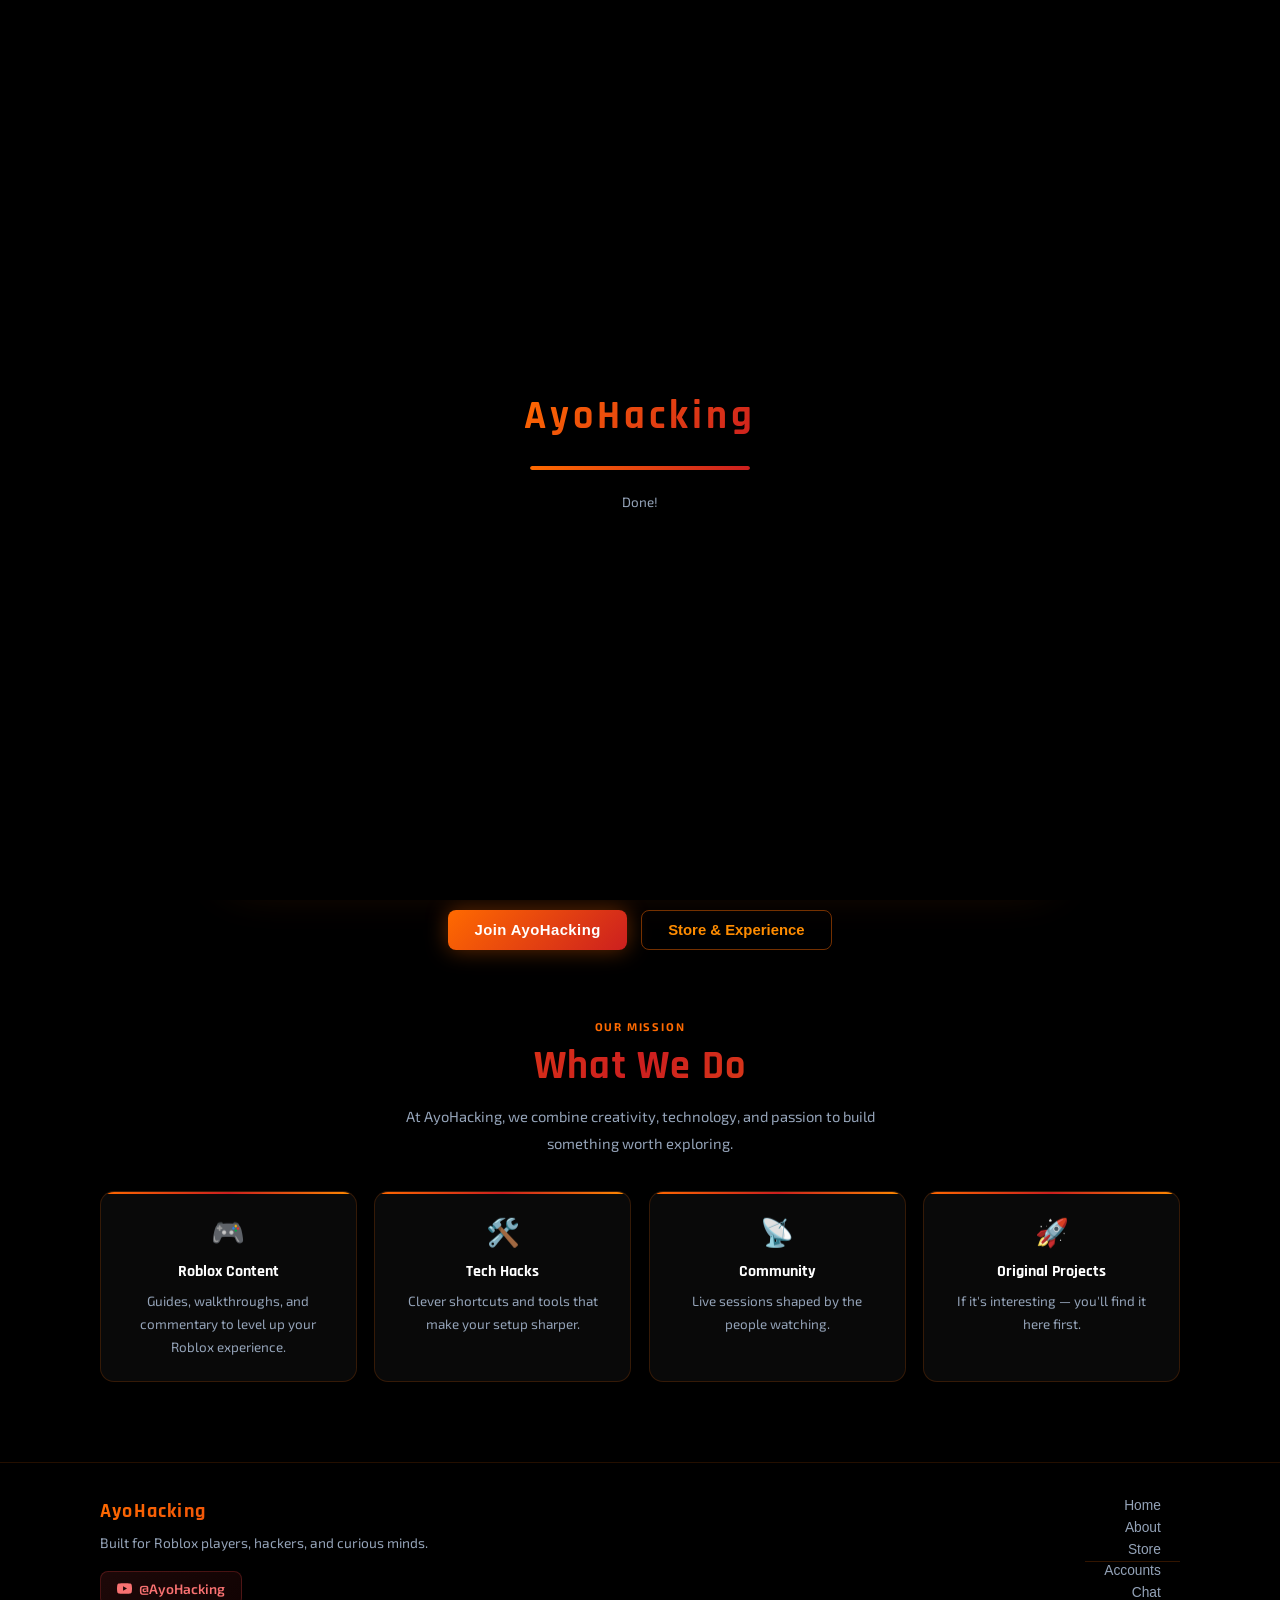
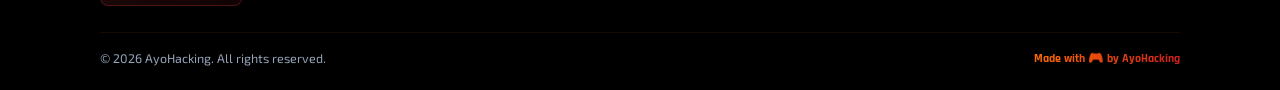
==== commit ecad29d7: "Update print statement to say 'Goodbye World'" ====
--- a/Ayohacking.html
+++ b/Ayohacking.html
@@ -9,412 +9,428 @@
 *{margin:0;padding:0;box-sizing:border-box;}
 :root{
   --p:#7c3aed;--b:#2563eb;--a:#a855f7;
-  --dark:#07071a;--d2:#0d0d24;--d3:#111130;
+  --dark:#000000;--d2:#0a0a0a;--d3:#111111;
   --text:#e2e8f0;--muted:#94a3b8;
   --glow:rgba(124,58,237,0.5);
-  --inp:rgba(255,255,255,0.05);
-  --inpb:rgba(124,58,237,0.35);
-  --success:#10b981;--error:#ef4444;
+  --orange:#ff6a00;--red:#cc1f1f;
 }
 html{scroll-behavior:smooth;}
-body{font-family:'Exo 2',system-ui,sans-serif;background:var(--dark);color:var(--text);overflow-x:hidden;}
-body::before{content:'';position:fixed;inset:0;pointer-events:none;z-index:0;background:radial-gradient(ellipse 70% 50% at 15% 20%,rgba(124,58,237,.2) 0%,transparent 60%),radial-gradient(ellipse 60% 55% at 85% 75%,rgba(37,99,235,.18) 0%,transparent 60%),radial-gradient(ellipse 45% 35% at 55% 5%,rgba(168,85,247,.12) 0%,transparent 50%);animation:bgPulse 8s ease-in-out infinite alternate;}
-@keyframes bgPulse{0%{opacity:.8;}100%{opacity:1;}}
-.particle{position:fixed;border-radius:50%;pointer-events:none;z-index:0;animation:floatUp linear infinite;}
-@keyframes floatUp{0%{transform:translateY(100vh) rotate(0deg);opacity:0;}10%{opacity:.5;}90%{opacity:.2;}100%{transform:translateY(-20px) rotate(720deg);opacity:0;}}
+body{font-family:'Exo 2',system-ui,sans-serif;background:#000;color:var(--text);overflow-x:hidden;}
+
+/* ── ANIMATED CIRCLES BACKGROUND ── */
+.bg-canvas{position:fixed;inset:0;z-index:0;overflow:hidden;pointer-events:none;}
+.bg-circle{position:absolute;border-radius:50%;filter:blur(60px);opacity:.18;animation:circleDrift linear infinite;}
+.bg-circle.orange{background:radial-gradient(circle,#ff6a00,#ff8c00);}
+.bg-circle.red{background:radial-gradient(circle,#cc1f1f,#ff2222);}
+.bg-circle.c1{width:420px;height:420px;animation-duration:22s;animation-delay:0s;}
+.bg-circle.c2{width:300px;height:300px;animation-duration:18s;animation-delay:-6s;}
+.bg-circle.c3{width:500px;height:500px;animation-duration:28s;animation-delay:-12s;}
+.bg-circle.c4{width:260px;height:260px;animation-duration:15s;animation-delay:-3s;}
+.bg-circle.c5{width:380px;height:380px;animation-duration:24s;animation-delay:-9s;}
+.bg-circle.c6{width:200px;height:200px;animation-duration:12s;animation-delay:-5s;}
+@keyframes circleDrift{
+  0%  {transform:translate(var(--sx),var(--sy));}
+  25% {transform:translate(var(--mx1),var(--my1));}
+  50% {transform:translate(var(--mx2),var(--my2));}
+  75% {transform:translate(var(--mx3),var(--my3));}
+  100%{transform:translate(var(--sx),var(--sy));}
+}
 
 /* PAGES */
 .page{display:none;position:relative;z-index:1;min-height:calc(100vh - 64px);animation:pageIn .35s ease;}
 .page.active{display:block;}
-@keyframes pageIn{from{opacity:0;transform:translateY(12px);}to{opacity:1;transform:translateY(0);}}
-
-/* LOADING SCREEN */
-.loading-screen{position:fixed;inset:0;background:var(--dark);z-index:9999;display:flex;flex-direction:column;align-items:center;justify-content:center;gap:1.5rem;transition:opacity .5s ease;}
+@keyframes pageIn{from{opacity:0;transform:translateY(10px);}to{opacity:1;transform:translateY(0);}}
+
+/* LOADING */
+.loading-screen{position:fixed;inset:0;background:#000;z-index:9999;display:flex;flex-direction:column;align-items:center;justify-content:center;gap:1.5rem;transition:opacity .5s ease;}
 .loading-screen.hide{opacity:0;pointer-events:none;}
-.loading-logo{font-size:2.5rem;font-weight:800;font-family:'Rajdhani',sans-serif;letter-spacing:.08em;background:linear-gradient(135deg,#c084fc,#60a5fa);-webkit-background-clip:text;-webkit-text-fill-color:transparent;background-clip:text;animation:logoPulse 1.5s ease-in-out infinite;}
-@keyframes logoPulse{0%,100%{opacity:1;}50%{opacity:.5;}}
-.loading-bar-wrap{width:220px;height:4px;background:rgba(124,58,237,.2);border-radius:999px;overflow:hidden;}
-.loading-bar-inner{height:100%;background:linear-gradient(90deg,#7c3aed,#a855f7,#2563eb);border-radius:999px;transition:width .3s ease;}
-.loading-txt{font-size:.85rem;color:var(--muted);font-weight:500;}
+.loading-logo{font-size:2.5rem;font-weight:800;font-family:'Rajdhani',sans-serif;letter-spacing:.1em;background:linear-gradient(135deg,#ff6a00,#cc1f1f);-webkit-background-clip:text;-webkit-text-fill-color:transparent;background-clip:text;animation:pulse 1.4s ease-in-out infinite;}
+@keyframes pulse{0%,100%{opacity:1;}50%{opacity:.45;}}
+.loading-bar-wrap{width:220px;height:4px;background:rgba(255,106,0,.2);border-radius:999px;overflow:hidden;}
+.loading-bar{height:100%;background:linear-gradient(90deg,#ff6a00,#cc1f1f,#ff6a00);background-size:200%;border-radius:999px;animation:loadBar 1.6s ease-in-out infinite;}
+@keyframes loadBar{0%{background-position:0%;width:30%;}50%{background-position:100%;width:80%;}100%{background-position:0%;width:30%;}}
+.loading-txt{font-size:.84rem;color:var(--muted);}
 
 /* SITE DISABLED */
-.site-disabled-screen{position:fixed;inset:0;background:rgba(7,7,26,.98);z-index:8000;display:none;flex-direction:column;align-items:center;justify-content:center;gap:1.5rem;text-align:center;padding:2rem;}
+.site-disabled-screen{position:fixed;inset:0;background:#000;z-index:8000;display:none;flex-direction:column;align-items:center;justify-content:center;gap:1.25rem;text-align:center;padding:2rem;}
 .site-disabled-screen.show{display:flex;}
-.disabled-icon{font-size:4rem;animation:disabledPulse 2s ease-in-out infinite;}
-@keyframes disabledPulse{0%,100%{transform:scale(1);}50%{transform:scale(1.08);}}
-.disabled-title{font-size:2rem;font-weight:800;font-family:'Rajdhani',sans-serif;color:#fca5a5;}
-.disabled-sub{font-size:1rem;color:var(--muted);max-width:400px;line-height:1.7;}
+.disabled-icon{font-size:4.5rem;animation:pulse 2s ease-in-out infinite;}
+.disabled-title{font-size:2.2rem;font-weight:800;font-family:'Rajdhani',sans-serif;color:#fca5a5;letter-spacing:.05em;}
+.disabled-sub{font-size:.95rem;color:var(--muted);max-width:420px;line-height:1.7;}
+.disabled-actions{display:flex;flex-direction:column;align-items:center;gap:.75rem;margin-top:.5rem;}
+.disabled-hint{font-size:.82rem;color:rgba(148,163,184,.55);max-width:380px;line-height:1.6;}
 
 /* BANNED */
-.banned-screen{position:fixed;inset:0;background:rgba(7,7,26,.98);z-index:7000;display:none;flex-direction:column;align-items:center;justify-content:center;gap:1.5rem;text-align:center;padding:2rem;}
+.banned-screen{position:fixed;inset:0;background:#000;z-index:7000;display:none;flex-direction:column;align-items:center;justify-content:center;gap:1.25rem;text-align:center;padding:2rem;}
 .banned-screen.show{display:flex;}
-.banned-title{font-size:2rem;font-weight:800;font-family:'Rajdhani',sans-serif;color:#fca5a5;}
-.banned-sub{color:var(--muted);max-width:420px;line-height:1.7;}
-
-/* NO OWNER OVERLAY */
-.no-owner-overlay{position:fixed;inset:0;background:rgba(0,0,0,.85);z-index:6000;display:none;align-items:center;justify-content:center;backdrop-filter:blur(8px);}
-.no-owner-overlay.show{display:flex;}
-.no-owner-box{width:100%;max-width:480px;background:rgba(9,9,26,.97);border:1px solid rgba(124,58,237,.38);border-radius:22px;padding:2.5rem;text-align:center;animation:modalIn .38s cubic-bezier(.16,1,.3,1);position:relative;overflow:hidden;}
-.no-owner-box::before{content:'';position:absolute;top:0;left:0;right:0;height:3px;background:linear-gradient(90deg,#7c3aed,#a855f7,#2563eb);border-radius:22px 22px 0 0;}
-.no-owner-icon{font-size:3.5rem;margin-bottom:.75rem;}
-.no-owner-title{font-size:1.7rem;font-weight:800;font-family:'Rajdhani',sans-serif;letter-spacing:.04em;background:linear-gradient(135deg,#c084fc,#60a5fa);-webkit-background-clip:text;-webkit-text-fill-color:transparent;background-clip:text;margin-bottom:.5rem;}
-.no-owner-sub{color:var(--muted);max-width:380px;margin:0 auto 1.5rem;line-height:1.7;font-size:.94rem;}
-.no-owner-signup{text-align:left;border-top:1px solid rgba(124,58,237,.18);padding-top:1.25rem;margin-top:.5rem;}
-.no-owner-signup-title{font-size:.95rem;font-weight:700;font-family:'Rajdhani',sans-serif;color:#c084fc;margin-bottom:.9rem;text-align:center;}
+
+/* NO OWNER */
+.no-owner-screen{position:fixed;inset:0;background:#000;z-index:6000;display:none;flex-direction:column;align-items:center;justify-content:center;gap:1.25rem;text-align:center;padding:2rem;}
+.no-owner-screen.show{display:flex;}
 
 /* NAV */
-nav{position:sticky;top:0;z-index:200;height:64px;background:rgba(7,7,26,.94);backdrop-filter:blur(22px);border-bottom:1px solid rgba(124,58,237,.28);display:flex;align-items:center;padding:0 1.2rem;gap:.6rem;}
+nav{position:sticky;top:0;z-index:200;height:64px;background:rgba(0,0,0,.95);backdrop-filter:blur(24px);border-bottom:1px solid rgba(255,106,0,.2);display:flex;align-items:center;padding:0 1.2rem;gap:.55rem;z-index:200;}
 .nav-logo{display:flex;align-items:center;gap:9px;cursor:pointer;flex-shrink:0;}
-.brand{font-size:1.25rem;font-weight:800;font-family:'Rajdhani',sans-serif;letter-spacing:.06em;background:linear-gradient(90deg,#c084fc,#60a5fa);-webkit-background-clip:text;-webkit-text-fill-color:transparent;background-clip:text;}
-.nav-links{display:flex;gap:.3rem;list-style:none;flex-wrap:nowrap;}
-.nav-links button{background:transparent;cursor:pointer;color:var(--muted);padding:5px 11px;border-radius:6px;border:1px solid rgba(124,58,237,.22);font-size:.8rem;font-weight:600;transition:all .22s;font-family:'Exo 2',inherit;white-space:nowrap;}
-.nav-links button:hover,.nav-links button.active{color:#fff;background:linear-gradient(135deg,rgba(124,58,237,.38),rgba(37,99,235,.38));border-color:rgba(168,85,247,.6);box-shadow:0 0 14px var(--glow);}
-.nav-right{display:flex;align-items:center;gap:.5rem;margin-left:auto;flex-shrink:0;}
-.nav-user-btn{background:linear-gradient(135deg,rgba(124,58,237,.3),rgba(37,99,235,.3));border:1px solid rgba(168,85,247,.5);color:#c084fc;padding:5px 12px;border-radius:6px;cursor:pointer;font-size:.8rem;font-weight:700;font-family:'Exo 2',inherit;transition:all .2s;white-space:nowrap;}
-.nav-user-btn:hover{background:linear-gradient(135deg,rgba(124,58,237,.55),rgba(37,99,235,.55));}
-.nav-username{font-size:.82rem;color:#a78bfa;font-weight:700;white-space:nowrap;font-family:'Rajdhani',sans-serif;letter-spacing:.04em;cursor:pointer;}
-.nav-avatar{width:30px;height:30px;border-radius:50%;object-fit:cover;border:2px solid var(--p);cursor:pointer;flex-shrink:0;}
-.notif-bell{background:none;border:none;cursor:pointer;font-size:1.1rem;position:relative;transition:transform .2s;}
-.notif-bell:hover{transform:rotate(-15deg) scale(1.15);}
-.badge{position:absolute;top:-5px;right:-5px;background:linear-gradient(135deg,#e52e71,#ff4444);color:#fff;font-size:.55rem;font-weight:800;width:15px;height:15px;border-radius:50%;display:flex;align-items:center;justify-content:center;}
-.cart-btn{background:none;border:none;cursor:pointer;font-size:1.1rem;position:relative;transition:transform .2s;}
-.cart-btn:hover{transform:scale(1.15);}
-.grad{background:linear-gradient(135deg,#c084fc 0%,#818cf8 50%,#38bdf8 100%);-webkit-background-clip:text;-webkit-text-fill-color:transparent;background-clip:text;}
-
-/* BUTTONS */
-.btn-primary{padding:11px 28px;border-radius:8px;font-size:.95rem;font-weight:700;cursor:pointer;background:linear-gradient(135deg,#7c3aed,#2563eb);color:#fff;border:none;box-shadow:0 0 22px var(--glow);transition:all .22s;font-family:'Exo 2',inherit;letter-spacing:.03em;}
-.btn-primary:hover{transform:translateY(-2px);box-shadow:0 0 36px var(--glow);}
-.btn-outline{padding:11px 28px;border-radius:8px;font-size:.95rem;font-weight:700;cursor:pointer;background:transparent;color:#a78bfa;border:1px solid rgba(124,58,237,.5);transition:all .22s;font-family:'Exo 2',inherit;}
-.btn-outline:hover{background:rgba(124,58,237,.16);transform:translateY(-2px);}
-.btn-danger{padding:9px 20px;border-radius:8px;font-size:.88rem;font-weight:700;cursor:pointer;background:rgba(239,68,68,.12);color:#fca5a5;border:1px solid rgba(239,68,68,.3);transition:all .22s;font-family:'Exo 2',inherit;}
-.btn-danger:hover{background:rgba(239,68,68,.25);}
-
-/* FORM ELEMENTS */
-.field{margin-bottom:.9rem;}
-.field label{display:block;font-size:.72rem;font-weight:700;letter-spacing:.1em;text-transform:uppercase;color:var(--muted);margin-bottom:.38rem;}
-.field-wrap{position:relative;}
-.field-wrap .ficon{position:absolute;left:10px;top:50%;transform:translateY(-50%);font-size:.9rem;pointer-events:none;}
-.field input,.field select,.field textarea{width:100%;padding:9px 11px 9px 32px;border-radius:9px;border:1px solid rgba(124,58,237,.28);background:rgba(5,5,20,.75);color:var(--text);font-size:.9rem;font-family:'Exo 2',inherit;outline:none;transition:all .22s;}
-.field input:focus,.field select:focus{border-color:#a855f7;box-shadow:0 0 0 3px rgba(168,85,247,.15);}
-.field select{padding-left:11px;}
-
-/* MESSAGES */
-.msg{padding:9px 13px;border-radius:9px;font-size:.86rem;margin-top:.75rem;display:none;font-weight:600;animation:fadeIn .3s ease;}
+.gif-logo{width:40px;height:40px;border-radius:50%;border:2px solid #ff6a00;box-shadow:0 0 14px rgba(255,106,0,.6);flex-shrink:0;overflow:hidden;background:#000;}
+.gif-logo .tenor-gif-embed,.gif-logo iframe{width:40px!important;height:40px!important;margin:0!important;padding:0!important;border:none!important;border-radius:50%!important;display:block!important;}
+.brand{font-size:1.22rem;font-weight:800;font-family:'Rajdhani',sans-serif;letter-spacing:.07em;background:linear-gradient(90deg,#ff6a00,#cc1f1f);-webkit-background-clip:text;-webkit-text-fill-color:transparent;background-clip:text;}
+.nav-links{display:flex;gap:.28rem;list-style:none;flex-wrap:nowrap;}
+.nav-links button{background:transparent;cursor:pointer;color:var(--muted);padding:5px 10px;border-radius:6px;border:1px solid rgba(255,106,0,.18);font-size:.77rem;font-weight:600;transition:all .2s;font-family:'Exo 2',inherit;white-space:nowrap;}
+.nav-links button:hover,.nav-links button.active{color:#fff;background:linear-gradient(135deg,rgba(255,106,0,.25),rgba(204,31,31,.25));border-color:rgba(255,106,0,.55);box-shadow:0 0 12px rgba(255,106,0,.35);}
+.nav-right{display:flex;align-items:center;gap:.45rem;margin-left:auto;flex-shrink:0;}
+.nav-user-btn{background:linear-gradient(135deg,rgba(255,106,0,.25),rgba(204,31,31,.25));border:1px solid rgba(255,106,0,.45);color:#ff6a00;padding:5px 12px;border-radius:6px;cursor:pointer;font-size:.78rem;font-weight:700;font-family:'Exo 2',inherit;transition:all .2s;}
+.nav-user-btn:hover{background:linear-gradient(135deg,rgba(255,106,0,.45),rgba(204,31,31,.45));}
+.nav-username{font-size:.8rem;color:#ff8c00;font-weight:700;white-space:nowrap;font-family:'Rajdhani',sans-serif;cursor:pointer;}
+.nav-avatar{width:30px;height:30px;border-radius:50%;object-fit:cover;border:2px solid #ff6a00;cursor:pointer;flex-shrink:0;}
+.icon-btn{background:none;border:none;cursor:pointer;font-size:1.1rem;position:relative;transition:transform .18s;}
+.icon-btn:hover{transform:scale(1.15);}
+.nbadge{position:absolute;top:-5px;right:-5px;background:linear-gradient(135deg,#ff6a00,#cc1f1f);color:#fff;font-size:.52rem;font-weight:800;min-width:15px;height:15px;border-radius:999px;display:flex;align-items:center;justify-content:center;padding:0 3px;}
+
+/* GRAD */
+.grad{background:linear-gradient(135deg,#ff6a00 0%,#cc1f1f 50%,#ff8c00 100%);-webkit-background-clip:text;-webkit-text-fill-color:transparent;background-clip:text;}
+.grad-purple{background:linear-gradient(135deg,#c084fc 0%,#818cf8 50%,#38bdf8 100%);-webkit-background-clip:text;-webkit-text-fill-color:transparent;background-clip:text;}
+
+/* BTNS */
+.btn-primary{padding:11px 26px;border-radius:8px;font-size:.93rem;font-weight:700;cursor:pointer;background:linear-gradient(135deg,#ff6a00,#cc1f1f);color:#fff;border:none;box-shadow:0 0 22px rgba(255,106,0,.4);transition:all .22s;font-family:'Exo 2',inherit;letter-spacing:.03em;}
+.btn-primary:hover{transform:translateY(-2px);box-shadow:0 0 36px rgba(255,106,0,.6);}
+.btn-outline{padding:11px 26px;border-radius:8px;font-size:.93rem;font-weight:700;cursor:pointer;background:transparent;color:#ff8c00;border:1px solid rgba(255,106,0,.45);transition:all .22s;font-family:'Exo 2',inherit;}
+.btn-outline:hover{background:rgba(255,106,0,.12);transform:translateY(-2px);}
+.btn-danger{padding:9px 18px;border-radius:8px;font-size:.86rem;font-weight:700;cursor:pointer;background:rgba(239,68,68,.12);color:#fca5a5;border:1px solid rgba(239,68,68,.3);transition:all .2s;font-family:'Exo 2',inherit;}
+.btn-danger:hover{background:rgba(239,68,68,.24);}
+.btn-sm{padding:7px 14px;border-radius:7px;font-size:.8rem;font-weight:700;cursor:pointer;border:none;transition:all .2s;font-family:'Exo 2',inherit;}
+
+/* FIELDS */
+.field{margin-bottom:.88rem;}
+.field label{display:block;font-size:.7rem;font-weight:700;letter-spacing:.1em;text-transform:uppercase;color:var(--muted);margin-bottom:.35rem;}
+.fw{position:relative;}
+.fw .fi{position:absolute;left:10px;top:50%;transform:translateY(-50%);font-size:.88rem;pointer-events:none;}
+.fw input,.fw select,.field select,.field textarea{width:100%;padding:9px 11px 9px 32px;border-radius:9px;border:1px solid rgba(255,106,0,.22);background:rgba(0,0,0,.8);color:var(--text);font-size:.88rem;font-family:'Exo 2',inherit;outline:none;transition:all .2s;}
+.fw input:focus,.fw select:focus,.field select:focus{border-color:#ff6a00;box-shadow:0 0 0 3px rgba(255,106,0,.15);}
+.field select{padding:9px 11px;}
+.fw textarea{padding:9px 11px 9px 32px;resize:vertical;min-height:70px;}
+
+/* MSG */
+.amsg{padding:9px 13px;border-radius:9px;font-size:.84rem;font-weight:600;animation:fadeIn .3s ease;display:none;}
 @keyframes fadeIn{from{opacity:0;transform:translateY(-5px);}to{opacity:1;transform:translateY(0);}}
-.msg.success{background:rgba(16,185,129,.14);border:1px solid rgba(16,185,129,.32);color:#6ee7b7;display:block;}
-.msg.error{background:rgba(239,68,68,.14);border:1px solid rgba(239,68,68,.32);color:#fca5a5;display:block;}
-.msg.info{background:rgba(37,99,235,.14);border:1px solid rgba(37,99,235,.32);color:#93c5fd;display:block;}
-
-/* CARDS */
-.glass-card{background:linear-gradient(135deg,rgba(124,58,237,.08),rgba(37,99,235,.06));border:1px solid rgba(124,58,237,.22);border-radius:16px;padding:1.5rem;position:relative;overflow:hidden;transition:all .3s;}
-.glass-card::before{content:'';position:absolute;top:0;left:0;right:0;height:2px;background:linear-gradient(90deg,#7c3aed,#2563eb,#a855f7);}
-.glass-card:hover{border-color:rgba(124,58,237,.5);transform:translateY(-4px);box-shadow:0 12px 40px rgba(124,58,237,.2);}
+.amsg.success{background:rgba(16,185,129,.14);border:1px solid rgba(16,185,129,.3);color:#6ee7b7;display:block;}
+.amsg.error{background:rgba(239,68,68,.14);border:1px solid rgba(239,68,68,.3);color:#fca5a5;display:block;}
+.amsg.info{background:rgba(255,106,0,.1);border:1px solid rgba(255,106,0,.28);color:#fdba74;display:block;}
+
+/* GLASS CARD */
+.gc{background:rgba(10,10,10,.9);border:1px solid rgba(255,106,0,.18);border-radius:14px;padding:1.4rem;position:relative;overflow:hidden;transition:all .28s;}
+.gc::before{content:'';position:absolute;top:0;left:0;right:0;height:2px;background:linear-gradient(90deg,#ff6a00,#cc1f1f,#ff8c00);}
+.gc:hover{border-color:rgba(255,106,0,.42);transform:translateY(-4px);box-shadow:0 10px 36px rgba(255,106,0,.15);}
+
+/* SECTION */
+.slabel{font-size:.7rem;font-weight:700;letter-spacing:.16em;text-transform:uppercase;color:#ff6a00;margin-bottom:.5rem;text-align:center;}
+.stitle{font-size:clamp(1.55rem,4vw,2.5rem);font-weight:800;text-align:center;margin-bottom:.7rem;font-family:'Rajdhani',sans-serif;letter-spacing:.03em;}
+.sdesc{text-align:center;color:var(--muted);max-width:540px;margin:0 auto 2.2rem;line-height:1.8;font-size:.92rem;}
 
 /* HOME */
-.hero{padding:4rem 2rem;display:flex;flex-direction:column;align-items:center;text-align:center;gap:2rem;}
+.hero{padding:4rem 2rem;display:flex;flex-direction:column;align-items:center;text-align:center;gap:1.85rem;}
 .hero-title{font-size:clamp(2.2rem,7vw,4.8rem);font-weight:800;line-height:1.1;font-family:'Rajdhani',sans-serif;letter-spacing:.03em;animation:heroIn .9s ease;}
-@keyframes heroIn{from{opacity:0;transform:translateY(-18px);}to{opacity:1;transform:translateY(0);}}
-.hero-sub{font-size:clamp(.9rem,2.5vw,1.15rem);color:var(--muted);max-width:560px;line-height:1.8;animation:heroIn .9s ease .15s both;}
-.video-wrapper{width:100%;max-width:840px;border-radius:16px;overflow:hidden;border:1px solid rgba(124,58,237,.5);box-shadow:0 0 0 1px rgba(168,85,247,.18),0 0 55px rgba(124,58,237,.3);background:#000;aspect-ratio:16/9;animation:heroIn .9s ease .25s both;}
+@keyframes heroIn{from{opacity:0;transform:translateY(-16px);}to{opacity:1;transform:translateY(0);}}
+.hero-sub{font-size:clamp(.88rem,2.5vw,1.1rem);color:var(--muted);max-width:540px;line-height:1.8;animation:heroIn .9s ease .15s both;}
+.video-wrapper{width:100%;max-width:820px;border-radius:14px;overflow:hidden;border:1px solid rgba(255,106,0,.4);box-shadow:0 0 50px rgba(255,106,0,.2);background:#000;aspect-ratio:16/9;}
 .video-wrapper iframe{width:100%;height:100%;border:none;display:block;}
-.hero-cta{display:flex;gap:1rem;flex-wrap:wrap;justify-content:center;animation:heroIn .9s ease .35s both;}
-.what-section{width:100%;max-width:1100px;padding:2.5rem 0 1rem;}
-.section-label{font-size:.72rem;font-weight:700;letter-spacing:.16em;text-transform:uppercase;color:#a855f7;margin-bottom:.55rem;text-align:center;}
-.section-title{font-size:clamp(1.6rem,4vw,2.6rem);font-weight:800;text-align:center;margin-bottom:.75rem;font-family:'Rajdhani',sans-serif;letter-spacing:.03em;}
-.section-desc{text-align:center;color:var(--muted);max-width:560px;margin:0 auto 2.25rem;line-height:1.8;font-size:.94rem;}
-.cards-grid{display:grid;grid-template-columns:repeat(auto-fit,minmax(230px,1fr));gap:1.15rem;}
+.hero-cta{display:flex;gap:.9rem;flex-wrap:wrap;justify-content:center;}
+.cards-grid{display:grid;grid-template-columns:repeat(auto-fit,minmax(220px,1fr));gap:1.1rem;}
 
 /* AUTH */
 .auth-page{min-height:calc(100vh - 64px);display:flex;align-items:center;justify-content:center;padding:3rem 1rem;}
-.auth-box{width:100%;max-width:430px;background:rgba(7,7,26,.9);border-radius:22px;padding:2.25rem;border:1px solid rgba(124,58,237,.32);box-shadow:0 20px 60px rgba(0,0,0,.8),0 0 50px rgba(124,58,237,.1);backdrop-filter:blur(20px);position:relative;overflow:hidden;animation:authSlide .45s ease;}
-@keyframes authSlide{from{opacity:0;transform:scale(.96) translateY(18px);}to{opacity:1;transform:scale(1) translateY(0);}}
+.auth-box{width:100%;max-width:420px;background:rgba(0,0,0,.92);border-radius:20px;padding:2.1rem;border:1px solid rgba(255,106,0,.3);box-shadow:0 20px 60px rgba(0,0,0,.9),0 0 40px rgba(255,106,0,.08);position:relative;overflow:hidden;animation:authSlide .42s ease;}
+@keyframes authSlide{from{opacity:0;transform:scale(.96) translateY(16px);}to{opacity:1;transform:scale(1) translateY(0);}}
+.auth-box::before{content:'';position:absolute;top:0;left:0;right:0;height:3px;background:linear-gradient(90deg,#ff6a00,#cc1f1f,#ff8c00,#ff6a00);background-size:300%;animation:gradShift 3.5s linear infinite;}
+@keyframes gradShift{0%{background-position:0%;}100%{background-position:300%;}}
+.auth-glow{position:absolute;top:-70px;right:-70px;width:180px;height:180px;border-radius:50%;background:radial-gradient(circle,rgba(255,106,0,.15),transparent 70%);pointer-events:none;}
+.auth-title{font-size:1.55rem;font-weight:800;font-family:'Rajdhani',sans-serif;letter-spacing:.05em;margin-bottom:.25rem;}
+.auth-sub{font-size:.81rem;color:var(--muted);margin-bottom:1.3rem;line-height:1.5;}
+.auth-tabs{display:flex;gap:.38rem;margin-bottom:1.3rem;background:rgba(0,0,0,.4);border-radius:9px;padding:3px;}
+.auth-tab{flex:1;padding:8px;border:none;border-radius:7px;font-size:.84rem;font-weight:700;cursor:pointer;font-family:'Exo 2',inherit;background:transparent;color:var(--muted);transition:all .2s;}
+.auth-tab.active{background:linear-gradient(135deg,rgba(255,106,0,.5),rgba(204,31,31,.5));color:#fff;box-shadow:0 0 12px rgba(255,106,0,.35);}
+.auth-submit{width:100%;padding:11px;border-radius:999px;border:none;background:linear-gradient(135deg,#ff6a00,#cc1f1f);color:#fff;font-size:.96rem;font-weight:800;cursor:pointer;font-family:'Rajdhani',sans-serif;letter-spacing:.1em;transition:all .22s;margin-top:.55rem;box-shadow:0 4px 22px rgba(255,106,0,.4);position:relative;overflow:hidden;}
+.auth-submit::after{content:'';position:absolute;top:0;left:-100%;width:100%;height:100%;background:linear-gradient(90deg,transparent,rgba(255,255,255,.16),transparent);animation:shimmer 2.2s infinite;}
+@keyframes shimmer{0%{left:-100%;}100%{left:100%;}}
+.auth-submit:hover{transform:translateY(-2px);box-shadow:0 6px 28px rgba(255,106,0,.6);}
+.auth-submit:disabled{opacity:.5;cursor:not-allowed;transform:none;}
+.auth-link{text-align:center;margin-top:.85rem;font-size:.81rem;color:var(--muted);}
+.auth-link span{color:#ff8c00;cursor:pointer;font-weight:700;}
+.auth-link span:hover{text-decoration:underline;}
+.adv-toggle{background:none;border:none;color:var(--muted);font-size:.8rem;cursor:pointer;font-family:'Exo 2',inherit;display:flex;align-items:center;gap:.38rem;transition:color .2s;margin-top:.85rem;padding-top:.85rem;border-top:1px solid rgba(255,106,0,.14);width:100%;}
+.adv-toggle:hover{color:#ff8c00;}
+.adv-panel{display:none;margin-top:.7rem;animation:fadeIn .22s ease;}
+.adv-panel.open{display:block;}
+.role-select{display:flex;gap:.4rem;margin-top:.45rem;}
+.role-btn{flex:1;padding:7px;border-radius:7px;border:1px solid rgba(255,106,0,.22);background:rgba(255,106,0,.06);color:var(--muted);font-size:.8rem;font-weight:700;cursor:pointer;font-family:'Exo 2',inherit;transition:all .18s;}
+.role-btn.selected{background:linear-gradient(135deg,rgba(255,106,0,.35),rgba(204,31,31,.35));border-color:rgba(255,106,0,.55);color:#fff;}
+.cd-bar{height:3px;background:rgba(255,106,0,.18);border-radius:999px;margin-top:.7rem;overflow:hidden;display:none;}
+.cd-fill{height:100%;background:linear-gradient(90deg,#ff6a00,#cc1f1f);border-radius:999px;transition:width 1s linear;}
+
+/* ACCOUNTS */
+.accounts-page{padding:2.2rem 2rem;max-width:980px;margin:0 auto;}
+.acc-hdr{display:flex;align-items:center;justify-content:space-between;flex-wrap:wrap;gap:.9rem;margin-bottom:1.4rem;}
+.rank-filter{padding:7px 13px;border-radius:8px;border:1px solid rgba(255,106,0,.22);background:rgba(0,0,0,.8);color:var(--text);font-size:.84rem;font-family:'Exo 2',inherit;outline:none;cursor:pointer;}
+.acc-card{background:rgba(8,8,8,.95);border:1px solid rgba(255,106,0,.16);border-radius:12px;overflow:hidden;transition:all .22s;margin-bottom:.55rem;}
+.acc-card:hover{border-color:rgba(255,106,0,.38);}
+.acc-card-hdr{display:flex;align-items:center;gap:.85rem;padding:.8rem .95rem;cursor:pointer;}
+.acc-av{width:38px;height:38px;border-radius:50%;background:linear-gradient(135deg,#ff6a00,#cc1f1f);display:flex;align-items:center;justify-content:center;font-size:.82rem;font-weight:800;color:#fff;flex-shrink:0;font-family:'Rajdhani',sans-serif;overflow:hidden;}
+.acc-av img{width:100%;height:100%;object-fit:cover;border-radius:50%;}
+.acc-uname{font-size:.92rem;font-weight:700;font-family:'Rajdhani',sans-serif;}
+.acc-handle{font-size:.72rem;color:var(--muted);}
+.rbadge{padding:2px 9px;border-radius:999px;font-size:.62rem;font-weight:700;font-family:'Rajdhani',sans-serif;letter-spacing:.05em;}
+.rb-owner{background:rgba(245,158,11,.14);border:1px solid rgba(245,158,11,.28);color:#fcd34d;}
+.rb-admin{background:rgba(37,99,235,.14);border:1px solid rgba(37,99,235,.28);color:#93c5fd;}
+.rb-user{background:rgba(255,106,0,.1);border:1px solid rgba(255,106,0,.24);color:#ff8c00;}
+.rb-banned{background:rgba(239,68,68,.12);border:1px solid rgba(239,68,68,.26);color:#fca5a5;}
+.acc-expand{display:none;padding:.85rem .95rem 1rem;border-top:1px solid rgba(255,106,0,.1);animation:fadeIn .22s ease;}
+.acc-expand.open{display:block;}
+.acc-info{font-size:.82rem;color:var(--muted);margin-bottom:.85rem;line-height:1.65;}
+.acc-info b{color:var(--text);}
+.acc-actions{display:flex;flex-wrap:wrap;gap:.42rem;}
+.aa{padding:6px 13px;border-radius:7px;border:none;font-size:.78rem;font-weight:700;cursor:pointer;font-family:'Rajdhani',sans-serif;transition:all .18s;}
+.aa.friend{background:rgba(16,185,129,.1);border:1px solid rgba(16,185,129,.26);color:#6ee7b7;}
+.aa.report{background:rgba(245,158,11,.1);border:1px solid rgba(245,158,11,.24);color:#fcd34d;}
+.aa.ban{background:rgba(239,68,68,.1);border:1px solid rgba(239,68,68,.24);color:#fca5a5;}
+.aa.del{background:rgba(239,68,68,.18);border:1px solid rgba(239,68,68,.35);color:#fff;}
+
+/* REPORT MODAL */
+.modal-overlay{position:fixed;inset:0;background:rgba(0,0,0,.88);z-index:600;display:none;align-items:center;justify-content:center;backdrop-filter:blur(6px);}
+.modal-overlay.open{display:flex;}
+.modal-box{background:rgba(5,5,5,.98);border:1px solid rgba(255,106,0,.32);border-radius:18px;padding:1.75rem;width:100%;max-width:460px;position:relative;animation:modalIn .35s cubic-bezier(.16,1,.3,1);max-height:90vh;overflow-y:auto;}
 @keyframes modalIn{from{opacity:0;transform:scale(.9);}to{opacity:1;transform:scale(1);}}
-.auth-box::before{content:'';position:absolute;top:0;left:0;right:0;height:3px;background:linear-gradient(90deg,#ff8a00,#e52e71,#7c3aed,#2563eb,#ff8a00);background-size:300%;animation:gradShift 4s linear infinite;}
-@keyframes gradShift{0%{background-position:0%;}100%{background-position:300%;}}
-.auth-glow{position:absolute;top:-80px;right:-80px;width:200px;height:200px;border-radius:50%;background:radial-gradient(circle,rgba(168,85,247,.18),transparent 70%);pointer-events:none;animation:glowDrift 6s ease-in-out infinite alternate;}
-@keyframes glowDrift{from{transform:translate(0,0);}to{transform:translate(-15px,15px);}}
-.auth-title{font-size:1.6rem;font-weight:800;font-family:'Rajdhani',sans-serif;letter-spacing:.05em;margin-bottom:.25rem;}
-.auth-sub{font-size:.83rem;color:var(--muted);margin-bottom:1.4rem;line-height:1.5;}
-.auth-tabs{display:flex;gap:.4rem;margin-bottom:1.4rem;background:rgba(0,0,0,.3);border-radius:9px;padding:3px;}
-.auth-tab{flex:1;padding:8px;border:none;border-radius:7px;font-size:.86rem;font-weight:700;cursor:pointer;font-family:'Exo 2',inherit;background:transparent;color:var(--muted);transition:all .22s;}
-.auth-tab.active{background:linear-gradient(135deg,rgba(124,58,237,.6),rgba(37,99,235,.6));color:#fff;box-shadow:0 0 12px var(--glow);}
-.auth-submit{width:100%;padding:11px;border-radius:999px;border:none;background:linear-gradient(135deg,#ff8a00,#e52e71 50%,#7c3aed);color:#fff;font-size:.98rem;font-weight:800;cursor:pointer;font-family:'Rajdhani',sans-serif;letter-spacing:.1em;transition:all .22s;margin-top:.6rem;box-shadow:0 4px 22px rgba(229,46,113,.42);position:relative;overflow:hidden;}
-.auth-submit::after{content:'';position:absolute;top:0;left:-100%;width:100%;height:100%;background:linear-gradient(90deg,transparent,rgba(255,255,255,.18),transparent);animation:shimmer 2.5s infinite;}
-@keyframes shimmer{0%{left:-100%;}100%{left:100%;}}
-.auth-submit:hover{transform:translateY(-2px);box-shadow:0 6px 30px rgba(229,46,113,.6);}
-.auth-submit:disabled{opacity:.5;cursor:not-allowed;transform:none;}
-.auth-link{text-align:center;margin-top:.9rem;font-size:.83rem;color:var(--muted);}
-.auth-link span{color:#c084fc;cursor:pointer;font-weight:700;}
-.auth-link span:hover{text-decoration:underline;}
-.adv-options{margin-top:.9rem;border-top:1px solid rgba(124,58,237,.18);padding-top:.9rem;}
-.adv-toggle{background:none;border:none;color:var(--muted);font-size:.82rem;cursor:pointer;font-family:'Exo 2',inherit;display:flex;align-items:center;gap:.4rem;transition:color .2s;}
-.adv-toggle:hover{color:#c084fc;}
-.adv-panel{display:none;margin-top:.75rem;animation:fadeIn .25s ease;}
-.adv-panel.open{display:block;}
-.role-select{display:flex;gap:.5rem;margin-top:.5rem;}
-.role-btn{flex:1;padding:8px;border-radius:8px;border:1px solid rgba(124,58,237,.25);background:rgba(124,58,237,.07);color:var(--muted);font-size:.82rem;font-weight:700;cursor:pointer;font-family:'Exo 2',inherit;transition:all .2s;}
-.role-btn.selected{background:linear-gradient(135deg,rgba(124,58,237,.4),rgba(37,99,235,.4));border-color:rgba(168,85,247,.55);color:#fff;}
-.cooldown-bar{height:3px;background:rgba(124,58,237,.2);border-radius:999px;margin-top:.75rem;overflow:hidden;display:none;}
-.cooldown-fill{height:100%;background:linear-gradient(90deg,#7c3aed,#a855f7);border-radius:999px;transition:width 1s linear;}
-
-/* ACCOUNTS */
-.accounts-page{padding:2.5rem 2rem;max-width:1000px;margin:0 auto;}
-.accounts-header{display:flex;align-items:center;justify-content:space-between;flex-wrap:wrap;gap:1rem;margin-bottom:1.5rem;}
-.accounts-header h1{font-size:1.8rem;font-weight:800;font-family:'Rajdhani',sans-serif;letter-spacing:.04em;}
-.rank-filter{padding:8px 14px;border-radius:9px;border:1px solid rgba(124,58,237,.28);background:rgba(5,5,20,.75);color:var(--text);font-size:.86rem;font-family:'Exo 2',inherit;outline:none;cursor:pointer;}
-.rank-filter:focus{border-color:#a855f7;}
-.acc-card{background:rgba(13,13,40,.8);border:1px solid rgba(124,58,237,.2);border-radius:12px;overflow:hidden;transition:all .25s;margin-bottom:.65rem;}
-.acc-card:hover{border-color:rgba(124,58,237,.45);}
-.acc-card-header{display:flex;align-items:center;gap:.9rem;padding:.85rem 1rem;cursor:pointer;}
-.acc-avatar{width:38px;height:38px;border-radius:50%;background:linear-gradient(135deg,#7c3aed,#2563eb);display:flex;align-items:center;justify-content:center;font-size:.85rem;font-weight:800;color:#fff;flex-shrink:0;font-family:'Rajdhani',sans-serif;overflow:hidden;}
-.acc-avatar img{width:100%;height:100%;object-fit:cover;border-radius:50%;}
-.acc-username{font-size:.95rem;font-weight:700;font-family:'Rajdhani',sans-serif;letter-spacing:.03em;}
-.acc-handle{font-size:.75rem;color:var(--muted);}
-.acc-badge{margin-left:auto;padding:3px 10px;border-radius:999px;font-size:.65rem;font-weight:700;font-family:'Rajdhani',sans-serif;letter-spacing:.06em;}
-.badge-owner{background:rgba(245,158,11,.15);border:1px solid rgba(245,158,11,.3);color:#fcd34d;}
-.badge-admin{background:rgba(37,99,235,.15);border:1px solid rgba(37,99,235,.3);color:#93c5fd;}
-.badge-user{background:rgba(124,58,237,.12);border:1px solid rgba(124,58,237,.25);color:#c084fc;}
-.badge-banned{background:rgba(239,68,68,.12);border:1px solid rgba(239,68,68,.28);color:#fca5a5;}
-.acc-expand{display:none;padding:.9rem 1rem 1rem;border-top:1px solid rgba(124,58,237,.14);animation:fadeIn .25s ease;}
-.acc-expand.open{display:block;}
-.acc-expand-info{font-size:.84rem;color:var(--muted);margin-bottom:.9rem;line-height:1.7;}
-.acc-expand-info span{color:var(--text);font-weight:600;}
-.acc-actions{display:flex;flex-wrap:wrap;gap:.5rem;}
-.acc-action-btn{padding:7px 14px;border-radius:7px;border:none;font-size:.8rem;font-weight:700;cursor:pointer;font-family:'Rajdhani',sans-serif;letter-spacing:.04em;transition:all .2s;}
-.act-friend{background:rgba(16,185,129,.12);border:1px solid rgba(16,185,129,.28);color:#6ee7b7;}
-.act-report{background:rgba(245,158,11,.1);border:1px solid rgba(245,158,11,.25);color:#fcd34d;}
-.act-ban{background:rgba(239,68,68,.1);border:1px solid rgba(239,68,68,.25);color:#fca5a5;}
-.act-delete{background:rgba(239,68,68,.18);border:1px solid rgba(239,68,68,.35);color:#fff;}
-.ban-form{margin-top:.75rem;background:rgba(239,68,68,.06);border:1px solid rgba(239,68,68,.18);border-radius:10px;padding:.9rem;display:none;animation:fadeIn .25s ease;}
-.ban-form.open{display:block;}
-.ban-form-title{font-size:.78rem;font-weight:700;color:#fca5a5;letter-spacing:.08em;text-transform:uppercase;margin-bottom:.6rem;}
-.ban-time-row{display:flex;gap:.4rem;margin-bottom:.6rem;flex-wrap:wrap;}
-.ban-time-row input{width:55px;padding:7px 9px;border-radius:7px;border:1px solid rgba(239,68,68,.2);background:rgba(5,5,20,.7);color:var(--text);font-size:.82rem;font-family:'Exo 2',inherit;outline:none;text-align:center;}
-.ban-time-row label{font-size:.65rem;color:var(--muted);text-align:center;display:block;margin-top:2px;}
-.ban-submit{padding:8px 16px;border-radius:7px;border:none;background:linear-gradient(135deg,#ef4444,#b91c1c);color:#fff;font-size:.84rem;font-weight:700;cursor:pointer;font-family:'Rajdhani',sans-serif;transition:all .2s;}
-.ban-submit:hover{transform:translateY(-1px);}
+.modal-box::before{content:'';position:absolute;top:0;left:0;right:0;height:3px;border-radius:18px 18px 0 0;background:linear-gradient(90deg,#ff6a00,#cc1f1f);}
+.modal-close{position:absolute;top:.85rem;right:.85rem;background:none;border:none;color:var(--muted);font-size:1.1rem;cursor:pointer;transition:color .18s;}
+.modal-close:hover{color:#fff;}
+.modal-title{font-size:1.3rem;font-weight:800;font-family:'Rajdhani',sans-serif;color:#ff8c00;margin-bottom:.22rem;}
+.modal-sub{color:var(--muted);font-size:.83rem;margin-bottom:1.1rem;line-height:1.55;}
+
+/* HOLD BUTTON */
+.hold-btn{width:100%;padding:12px;border-radius:10px;border:none;background:linear-gradient(135deg,#cc1f1f,#7c0000);color:#fff;font-size:.95rem;font-weight:800;cursor:pointer;font-family:'Rajdhani',sans-serif;letter-spacing:.07em;position:relative;overflow:hidden;user-select:none;transition:all .2s;}
+.hold-btn-fill{position:absolute;top:0;left:0;height:100%;background:rgba(255,255,255,.18);transition:none;border-radius:10px;}
+.hold-btn-txt{position:relative;z-index:1;}
 
 /* PROFILE */
 .profile-page{min-height:calc(100vh - 64px);display:flex;align-items:center;justify-content:center;padding:3rem 1rem;}
-.profile-box{width:100%;max-width:440px;background:rgba(9,9,26,.9);border:1px solid rgba(124,58,237,.3);border-radius:22px;padding:2.25rem;position:relative;overflow:hidden;animation:authSlide .45s ease;}
-.profile-box::before{content:'';position:absolute;top:0;left:0;right:0;height:3px;background:linear-gradient(90deg,#c084fc,#60a5fa,#a855f7);}
-.profile-avatar-wrap{position:relative;width:80px;margin:0 auto 1.25rem;cursor:pointer;}
-.profile-avatar{width:80px;height:80px;border-radius:50%;background:linear-gradient(135deg,#7c3aed,#2563eb);display:flex;align-items:center;justify-content:center;font-size:2.2rem;font-weight:800;font-family:'Rajdhani',sans-serif;color:#fff;box-shadow:0 0 28px rgba(124,58,237,.6);overflow:hidden;}
-.profile-avatar img{width:100%;height:100%;object-fit:cover;}
-.avatar-edit-overlay{position:absolute;inset:0;border-radius:50%;background:rgba(0,0,0,.55);display:flex;align-items:center;justify-content:center;font-size:1.2rem;opacity:0;transition:opacity .2s;}
-.profile-avatar-wrap:hover .avatar-edit-overlay{opacity:1;}
-.profile-username{font-size:1.55rem;font-weight:800;font-family:'Rajdhani',sans-serif;letter-spacing:.05em;text-align:center;margin-bottom:.2rem;}
-.profile-role{text-align:center;margin-bottom:1.5rem;}
-.profile-rows{display:flex;flex-direction:column;gap:.6rem;margin-bottom:1.5rem;}
-.profile-row{display:flex;align-items:center;justify-content:space-between;padding:.7rem .95rem;background:rgba(124,58,237,.07);border:1px solid rgba(124,58,237,.18);border-radius:9px;}
-.pr-label{font-size:.7rem;font-weight:700;letter-spacing:.08em;text-transform:uppercase;color:var(--muted);}
-.pr-val{font-size:.88rem;font-weight:600;color:#e0d7ff;max-width:200px;overflow:hidden;text-overflow:ellipsis;}
-.profile-btns{display:flex;flex-direction:column;gap:.5rem;}
-.pro-btn{width:100%;padding:10px;border-radius:9px;border:1px solid rgba(124,58,237,.28);background:rgba(124,58,237,.1);color:#c084fc;font-size:.92rem;font-weight:700;cursor:pointer;font-family:'Rajdhani',sans-serif;letter-spacing:.04em;transition:all .22s;}
-.pro-btn:hover{background:rgba(124,58,237,.22);border-color:rgba(168,85,247,.5);}
-.pro-btn.danger{border-color:rgba(239,68,68,.28);background:rgba(239,68,68,.08);color:#fca5a5;}
+.profile-box{width:100%;max-width:430px;background:rgba(0,0,0,.92);border:1px solid rgba(255,106,0,.28);border-radius:20px;padding:2.1rem;position:relative;overflow:hidden;animation:authSlide .42s ease;}
+.profile-box::before{content:'';position:absolute;top:0;left:0;right:0;height:3px;background:linear-gradient(90deg,#ff6a00,#cc1f1f);}
+.pav-wrap{position:relative;width:76px;margin:0 auto 1.1rem;cursor:pointer;}
+.pav{width:76px;height:76px;border-radius:50%;background:linear-gradient(135deg,#ff6a00,#cc1f1f);display:flex;align-items:center;justify-content:center;font-size:2rem;font-weight:800;color:#fff;box-shadow:0 0 26px rgba(255,106,0,.5);overflow:hidden;font-family:'Rajdhani',sans-serif;}
+.pav img{width:100%;height:100%;object-fit:cover;}
+.pav-edit{position:absolute;inset:0;border-radius:50%;background:rgba(0,0,0,.55);display:flex;align-items:center;justify-content:center;font-size:1.1rem;opacity:0;transition:opacity .2s;}
+.pav-wrap:hover .pav-edit{opacity:1;}
+.prof-name{font-size:1.5rem;font-weight:800;font-family:'Rajdhani',sans-serif;letter-spacing:.05em;text-align:center;margin-bottom:.18rem;}
+.prof-role{text-align:center;margin-bottom:1.4rem;}
+.prof-rows{display:flex;flex-direction:column;gap:.55rem;margin-bottom:1.4rem;}
+.prof-row{display:flex;align-items:center;justify-content:space-between;padding:.65rem .9rem;background:rgba(255,106,0,.05);border:1px solid rgba(255,106,0,.14);border-radius:9px;}
+.pr-lbl{font-size:.68rem;font-weight:700;letter-spacing:.08em;text-transform:uppercase;color:var(--muted);}
+.pr-val{font-size:.86rem;font-weight:600;color:var(--text);max-width:190px;overflow:hidden;text-overflow:ellipsis;white-space:nowrap;}
+.prof-btns{display:flex;flex-direction:column;gap:.48rem;}
+.pro-btn{width:100%;padding:10px;border-radius:9px;border:1px solid rgba(255,106,0,.26);background:rgba(255,106,0,.08);color:#ff8c00;font-size:.9rem;font-weight:700;cursor:pointer;font-family:'Rajdhani',sans-serif;transition:all .2s;}
+.pro-btn:hover{background:rgba(255,106,0,.2);}
+.pro-btn.danger{border-color:rgba(239,68,68,.26);background:rgba(239,68,68,.08);color:#fca5a5;}
 .pro-btn.danger:hover{background:rgba(239,68,68,.18);}
 
 /* STORE */
-.store-page{padding:2.5rem 2rem;display:flex;flex-direction:column;align-items:center;gap:2.25rem;min-height:calc(100vh - 64px);}
-.locked-screen{display:flex;flex-direction:column;align-items:center;gap:1.25rem;padding:5rem 2rem;text-align:center;width:100%;}
-.locked-icon{font-size:4rem;animation:lockBounce 2s ease-in-out infinite;}
-@keyframes lockBounce{0%,100%{transform:translateY(0);}50%{transform:translateY(-10px);}}
-.store-header{text-align:center;max-width:700px;}
-.store-header h1{font-size:clamp(1.9rem,5vw,3rem);font-weight:800;font-family:'Rajdhani',sans-serif;letter-spacing:.04em;margin-bottom:.5rem;}
-.products-grid{display:grid;grid-template-columns:repeat(auto-fit,minmax(290px,1fr));gap:1.65rem;width:100%;max-width:1100px;}
-.product-card{background:linear-gradient(160deg,rgba(13,13,40,.92),rgba(9,9,26,.95));border:1px solid rgba(124,58,237,.28);border-radius:20px;overflow:hidden;transition:all .32s;position:relative;}
-.product-card::before{content:'';position:absolute;top:0;left:0;right:0;height:3px;background:linear-gradient(90deg,#7c3aed,#2563eb,#a855f7,#7c3aed);background-size:200%;animation:gradShift 3s linear infinite;}
-.product-card:hover{border-color:rgba(168,85,247,.55);transform:translateY(-7px);box-shadow:0 18px 50px rgba(124,58,237,.28);}
+.store-page{padding:2.2rem 2rem;display:flex;flex-direction:column;align-items:center;gap:2rem;min-height:calc(100vh - 64px);}
+.locked-screen{display:flex;flex-direction:column;align-items:center;gap:1.1rem;padding:4.5rem 2rem;text-align:center;width:100%;animation:fadeIn .4s ease;}
+.locked-icon{font-size:3.8rem;animation:lockBounce 2s ease-in-out infinite;}
+@keyframes lockBounce{0%,100%{transform:translateY(0);}50%{transform:translateY(-9px);}}
+.store-hdr{text-align:center;max-width:660px;}
+.store-hdr h1{font-size:clamp(1.8rem,5vw,2.8rem);font-weight:800;font-family:'Rajdhani',sans-serif;letter-spacing:.04em;margin-bottom:.4rem;}
+.products-grid{display:grid;grid-template-columns:repeat(auto-fit,minmax(280px,1fr));gap:1.55rem;width:100%;max-width:1080px;}
+.product-card{background:rgba(8,8,8,.96);border:1px solid rgba(255,106,0,.24);border-radius:18px;overflow:hidden;transition:all .3s;position:relative;}
+.product-card::before{content:'';position:absolute;top:0;left:0;right:0;height:3px;background:linear-gradient(90deg,#ff6a00,#cc1f1f,#ff8c00,#ff6a00);background-size:200%;animation:gradShift 3s linear infinite;}
+.product-card:hover{border-color:rgba(255,106,0,.52);transform:translateY(-6px);box-shadow:0 16px 44px rgba(255,106,0,.2);}
 .product-img-wrap{width:100%;position:relative;background:#000;overflow:hidden;}
-.product-img-wrap::after{content:'';position:absolute;bottom:0;left:0;right:0;height:55px;background:linear-gradient(to top,rgba(13,13,40,.95),transparent);pointer-events:none;}
-.product-body{padding:1.35rem;}
-.product-name{font-size:1.15rem;font-weight:800;font-family:'Rajdhani',sans-serif;letter-spacing:.04em;color:#e0d7ff;margin-bottom:.35rem;}
-.product-desc{font-size:.86rem;color:var(--muted);line-height:1.7;margin-bottom:.85rem;}
-.product-price{font-size:1.3rem;font-weight:800;font-family:'Rajdhani',sans-serif;color:#60c8ff;margin-bottom:.85rem;}
-.qty-row{display:flex;align-items:center;gap:.6rem;margin-bottom:.85rem;}
-.qty-label{font-size:.72rem;font-weight:700;letter-spacing:.08em;text-transform:uppercase;color:var(--muted);}
-.qty-btn{width:28px;height:28px;border-radius:6px;border:1px solid rgba(124,58,237,.3);background:rgba(124,58,237,.1);color:#c084fc;font-size:1rem;cursor:pointer;display:flex;align-items:center;justify-content:center;transition:all .2s;font-weight:800;}
-.qty-btn:hover{background:rgba(124,58,237,.25);}
-.qty-val{font-size:.95rem;font-weight:800;font-family:'Rajdhani',sans-serif;min-width:24px;text-align:center;color:#e0d7ff;}
-.add-cart-btn{width:100%;padding:11px;border-radius:10px;border:none;background:linear-gradient(135deg,#7c3aed,#2563eb);color:#fff;font-size:.95rem;font-weight:800;cursor:pointer;font-family:'Rajdhani',sans-serif;letter-spacing:.05em;transition:all .22s;position:relative;overflow:hidden;}
-.add-cart-btn::after{content:'';position:absolute;top:0;left:-100%;width:100%;height:100%;background:linear-gradient(90deg,transparent,rgba(255,255,255,.15),transparent);animation:shimmer 2.5s infinite;}
-.add-cart-btn:hover{transform:translateY(-2px);box-shadow:0 0 26px var(--glow);}
-.add-cart-btn.adding{background:rgba(124,58,237,.3);cursor:not-allowed;}
+.product-img-wrap::after{content:'';position:absolute;bottom:0;left:0;right:0;height:50px;background:linear-gradient(to top,rgba(8,8,8,.96),transparent);pointer-events:none;}
+.product-body{padding:1.25rem;}
+.product-name{font-size:1.1rem;font-weight:800;font-family:'Rajdhani',sans-serif;letter-spacing:.04em;color:#fff;margin-bottom:.32rem;}
+.product-desc{font-size:.84rem;color:var(--muted);line-height:1.65;margin-bottom:.8rem;}
+.product-price{font-size:1.25rem;font-weight:800;font-family:'Rajdhani',sans-serif;color:#ff8c00;margin-bottom:.8rem;}
+.add-cart-btn{width:100%;padding:11px;border-radius:9px;border:none;background:linear-gradient(135deg,#ff6a00,#cc1f1f);color:#fff;font-size:.92rem;font-weight:800;cursor:pointer;font-family:'Rajdhani',sans-serif;letter-spacing:.05em;transition:all .2s;position:relative;overflow:hidden;}
+.add-cart-btn::after{content:'';position:absolute;top:0;left:-100%;width:100%;height:100%;background:linear-gradient(90deg,transparent,rgba(255,255,255,.14),transparent);animation:shimmer 2.2s infinite;}
+.add-cart-btn:hover{transform:translateY(-2px);box-shadow:0 0 24px rgba(255,106,0,.45);}
+.add-cart-btn.adding{background:linear-gradient(135deg,#059669,#047857);cursor:not-allowed;}
 .add-cart-btn.added{background:linear-gradient(135deg,#059669,#047857);}
 
 /* CART */
-.cart-overlay{position:fixed;inset:0;background:rgba(0,0,0,.6);z-index:400;display:none;backdrop-filter:blur(4px);}
+.cart-overlay{position:fixed;inset:0;background:rgba(0,0,0,.65);z-index:400;display:none;backdrop-filter:blur(4px);}
 .cart-overlay.open{display:block;}
-.cart-drawer{position:fixed;top:0;right:-420px;width:380px;max-width:95vw;height:100vh;background:rgba(9,9,26,.98);border-left:1px solid rgba(124,58,237,.28);z-index:401;padding:1.5rem;display:flex;flex-direction:column;transition:right .35s cubic-bezier(.16,1,.3,1);overflow-y:auto;}
+.cart-drawer{position:fixed;top:0;right:-400px;width:370px;max-width:95vw;height:100vh;background:rgba(4,4,4,.99);border-left:1px solid rgba(255,106,0,.24);z-index:401;padding:1.4rem;display:flex;flex-direction:column;transition:right .32s cubic-bezier(.16,1,.3,1);overflow-y:auto;}
 .cart-drawer.open{right:0;}
-.cart-title{font-size:1.2rem;font-weight:800;font-family:'Rajdhani',sans-serif;letter-spacing:.05em;color:#c084fc;margin-bottom:1.15rem;display:flex;justify-content:space-between;align-items:center;}
-.cart-close{background:none;border:none;color:var(--muted);font-size:1.2rem;cursor:pointer;transition:color .2s;}
-.cart-close:hover{color:#fff;}
-.cart-item{display:flex;align-items:center;gap:.85rem;padding:.85rem;background:rgba(124,58,237,.07);border:1px solid rgba(124,58,237,.18);border-radius:11px;margin-bottom:.55rem;animation:fadeIn .3s ease;}
-.ci-name{font-size:.88rem;font-weight:700;font-family:'Rajdhani',sans-serif;color:#e0d7ff;}
-.ci-sub{font-size:.75rem;color:var(--muted);margin-top:2px;}
-.cart-remove{background:none;border:none;color:#f87171;cursor:pointer;margin-left:auto;font-size:.88rem;transition:transform .2s;flex-shrink:0;}
-.cart-remove:hover{transform:scale(1.25);}
-.cart-empty{text-align:center;padding:2.5rem 1rem;color:var(--muted);font-size:.9rem;}
-.cart-footer{margin-top:auto;padding-top:1rem;border-top:1px solid rgba(124,58,237,.18);}
-.cart-total-row{display:flex;justify-content:space-between;align-items:center;margin-bottom:.9rem;}
-.cart-total-label{font-size:.9rem;font-weight:700;font-family:'Rajdhani',sans-serif;color:var(--muted);}
-.cart-total-val{font-size:1.1rem;font-weight:800;font-family:'Rajdhani',sans-serif;color:#60c8ff;}
-.checkout-btn{width:100%;padding:12px;border-radius:10px;border:none;background:linear-gradient(135deg,#7c3aed,#2563eb);color:#fff;font-size:1rem;font-weight:800;cursor:pointer;font-family:'Rajdhani',sans-serif;letter-spacing:.06em;transition:all .22s;box-shadow:0 0 22px var(--glow);}
-.checkout-btn:hover{transform:translateY(-2px);box-shadow:0 0 38px var(--glow);}
+.cart-title{font-size:1.15rem;font-weight:800;font-family:'Rajdhani',sans-serif;color:#ff8c00;margin-bottom:1.1rem;display:flex;justify-content:space-between;align-items:center;}
+.cart-close{background:none;border:none;color:var(--muted);font-size:1.15rem;cursor:pointer;}
+.ci{display:flex;align-items:center;gap:.8rem;padding:.8rem;background:rgba(255,106,0,.05);border:1px solid rgba(255,106,0,.15);border-radius:10px;margin-bottom:.5rem;animation:fadeIn .28s ease;}
+.ci-name{font-size:.86rem;font-weight:700;font-family:'Rajdhani',sans-serif;color:#fff;}
+.ci-sub{font-size:.73rem;color:var(--muted);margin-top:2px;}
+.ci-rm{background:none;border:none;color:#f87171;cursor:pointer;margin-left:auto;font-size:.86rem;transition:transform .18s;flex-shrink:0;}
+.ci-rm:hover{transform:scale(1.22);}
+.cart-footer{margin-top:auto;padding-top:.9rem;border-top:1px solid rgba(255,106,0,.15);}
+.cart-total-row{display:flex;justify-content:space-between;align-items:center;margin-bottom:.85rem;}
+.cart-total-val{font-size:1.05rem;font-weight:800;font-family:'Rajdhani',sans-serif;color:#ff8c00;}
+.checkout-btn{width:100%;padding:12px;border-radius:10px;border:none;background:linear-gradient(135deg,#ff6a00,#cc1f1f);color:#fff;font-size:.98rem;font-weight:800;cursor:pointer;font-family:'Rajdhani',sans-serif;letter-spacing:.06em;transition:all .22s;box-shadow:0 0 20px rgba(255,106,0,.38);}
+.checkout-btn:hover{transform:translateY(-2px);box-shadow:0 0 34px rgba(255,106,0,.58);}
 
 /* PAYMENT MODAL */
-.modal-overlay{position:fixed;inset:0;background:rgba(0,0,0,.85);z-index:500;display:none;align-items:center;justify-content:center;backdrop-filter:blur(6px);}
-.modal-overlay.open{display:flex;}
-.modal-box{background:rgba(9,9,26,.97);border:1px solid rgba(124,58,237,.38);border-radius:20px;padding:1.85rem;width:100%;max-width:480px;position:relative;animation:modalIn .38s cubic-bezier(.16,1,.3,1);max-height:90vh;overflow-y:auto;}
-.modal-box::before{content:'';position:absolute;top:0;left:0;right:0;height:3px;border-radius:20px 20px 0 0;background:linear-gradient(90deg,#00b2ff,#7c3aed,#0058e6);}
-.modal-close{position:absolute;top:.9rem;right:.9rem;background:none;border:none;color:var(--muted);font-size:1.1rem;cursor:pointer;transition:color .2s;}
-.modal-close:hover{color:#fff;}
-.modal-title{font-size:1.35rem;font-weight:800;font-family:'Rajdhani',sans-serif;color:#60c8ff;margin-bottom:.25rem;}
-.modal-sub{color:var(--muted);font-size:.85rem;margin-bottom:1.15rem;line-height:1.6;}
-.pay-method{display:flex;align-items:center;gap:.85rem;padding:.9rem 1.1rem;border-radius:11px;border:1px solid rgba(124,58,237,.22);background:rgba(124,58,237,.05);cursor:pointer;transition:all .22s;position:relative;margin-bottom:.55rem;}
-.pay-method:hover{border-color:rgba(168,85,247,.48);background:rgba(124,58,237,.12);transform:translateX(3px);}
-.pm-icon{font-size:1.4rem;flex-shrink:0;}
-.pm-name{font-size:.92rem;font-weight:700;font-family:'Rajdhani',sans-serif;color:#e0d7ff;}
-.pm-sub{font-size:.75rem;color:var(--muted);}
-.pm-badge{position:absolute;right:.9rem;padding:2px 9px;border-radius:999px;font-size:.65rem;font-weight:700;font-family:'Rajdhani',sans-serif;letter-spacing:.05em;}
-.badge-soon{background:rgba(245,158,11,.14);border:1px solid rgba(245,158,11,.28);color:#fcd34d;}
-.badge-go{background:rgba(0,178,255,.14);border:1px solid rgba(0,178,255,.28);color:#60c8ff;}
-.robux-flow{display:none;flex-direction:column;gap:.85rem;margin-top:.85rem;padding-top:.85rem;border-top:1px solid rgba(124,58,237,.15);}
-.robux-flow.show{display:flex;}
-.flow-label{font-size:.7rem;font-weight:700;letter-spacing:.1em;text-transform:uppercase;color:#60c8ff;margin-bottom:.4rem;}
-.flow-input{width:100%;padding:9px 12px;border-radius:9px;border:1px solid rgba(0,178,255,.22);background:rgba(0,10,30,.6);color:var(--text);font-size:.9rem;font-family:'Exo 2',inherit;outline:none;transition:all .2s;margin-bottom:.5rem;}
-.flow-input:focus{border-color:#00b2ff;box-shadow:0 0 0 3px rgba(0,178,255,.14);}
-.flow-btn{width:100%;padding:10px;border-radius:9px;border:none;background:linear-gradient(135deg,#00b2ff,#0058e6);color:#fff;font-size:.92rem;font-weight:800;cursor:pointer;font-family:'Rajdhani',sans-serif;letter-spacing:.05em;box-shadow:0 0 16px rgba(0,178,255,.32);transition:all .22s;}
-.flow-btn:hover{transform:translateY(-2px);box-shadow:0 0 28px rgba(0,178,255,.55);}
-.key-reveal-box{background:linear-gradient(135deg,rgba(0,178,255,.09),rgba(0,88,230,.09));border:1px solid rgba(0,178,255,.28);border-radius:12px;padding:1.1rem;text-align:center;display:none;animation:fadeIn .4s ease;}
-.key-reveal-label{font-size:.68rem;letter-spacing:.12em;text-transform:uppercase;color:#60c8ff;margin-bottom:.4rem;}
-.key-reveal-val{font-size:1.5rem;font-weight:800;font-family:monospace;letter-spacing:.16em;color:#fff;animation:keyPop .5s ease;}
-@keyframes keyPop{from{opacity:0;transform:scale(.8);}to{opacity:1;transform:scale(1);}}
-.key-reveal-sub{font-size:.76rem;color:var(--muted);margin-top:.35rem;}
-
-/* PURCHASE LOGS */
-.logs-page{padding:2.5rem 2rem;max-width:800px;margin:0 auto;}
-.logs-page h1{font-size:1.75rem;font-weight:800;font-family:'Rajdhani',sans-serif;letter-spacing:.04em;margin-bottom:1.5rem;}
-.log-item{display:flex;align-items:center;justify-content:space-between;padding:.85rem 1rem;background:rgba(13,13,40,.8);border:1px solid rgba(124,58,237,.18);border-radius:11px;margin-bottom:.55rem;animation:fadeIn .3s ease;}
-.log-key{font-family:monospace;color:#c084fc;font-size:.92rem;font-weight:700;letter-spacing:.1em;}
-.log-meta{font-size:.75rem;color:var(--muted);}
-.log-time{font-size:.72rem;color:rgba(148,163,184,.45);margin-top:2px;}
+.pay-method{display:flex;align-items:center;gap:.8rem;padding:.85rem 1rem;border-radius:10px;border:1px solid rgba(255,106,0,.2);background:rgba(255,106,0,.04);cursor:pointer;transition:all .2s;position:relative;margin-bottom:.5rem;}
+.pay-method:hover{border-color:rgba(255,106,0,.45);background:rgba(255,106,0,.1);transform:translateX(3px);}
+.pm-icon{font-size:1.35rem;flex-shrink:0;}
+.pm-name{font-size:.9rem;font-weight:700;font-family:'Rajdhani',sans-serif;color:#fff;}
+.pm-sub{font-size:.72rem;color:var(--muted);}
+.pm-badge{position:absolute;right:.85rem;padding:2px 9px;border-radius:999px;font-size:.62rem;font-weight:700;font-family:'Rajdhani',sans-serif;}
+.badge-soon{background:rgba(245,158,11,.13);border:1px solid rgba(245,158,11,.26);color:#fcd34d;}
+.badge-go{background:rgba(16,185,129,.12);border:1px solid rgba(16,185,129,.26);color:#6ee7b7;}
+.flow-step{background:rgba(255,106,0,.05);border:1px solid rgba(255,106,0,.16);border-radius:10px;padding:.9rem;margin-bottom:.6rem;}
+.flow-lbl{font-size:.68rem;font-weight:700;letter-spacing:.1em;text-transform:uppercase;color:#ff8c00;margin-bottom:.4rem;}
+.flow-input{width:100%;padding:9px 12px;border-radius:9px;border:1px solid rgba(255,106,0,.2);background:rgba(0,0,0,.7);color:var(--text);font-size:.88rem;font-family:'Exo 2',inherit;outline:none;transition:all .2s;margin-bottom:.45rem;}
+.flow-input:focus{border-color:#ff6a00;box-shadow:0 0 0 3px rgba(255,106,0,.14);}
+.flow-btn{width:100%;padding:10px;border-radius:9px;border:none;background:linear-gradient(135deg,#ff6a00,#cc1f1f);color:#fff;font-size:.9rem;font-weight:800;cursor:pointer;font-family:'Rajdhani',sans-serif;letter-spacing:.05em;box-shadow:0 0 16px rgba(255,106,0,.32);transition:all .2s;}
+.flow-btn:hover{transform:translateY(-1px);box-shadow:0 0 26px rgba(255,106,0,.52);}
+.key-box{background:rgba(255,106,0,.07);border:1px solid rgba(255,106,0,.25);border-radius:12px;padding:1.1rem;text-align:center;display:none;animation:fadeIn .4s ease;margin-top:.55rem;}
+.key-lbl{font-size:.66rem;letter-spacing:.12em;text-transform:uppercase;color:#ff8c00;margin-bottom:.38rem;}
+.key-val{font-size:1.1rem;font-weight:800;font-family:monospace;letter-spacing:.12em;color:#fff;word-break:break-all;animation:keyPop .45s ease;}
+@keyframes keyPop{from{opacity:0;transform:scale(.82);}to{opacity:1;transform:scale(1);}}
+.key-sub{font-size:.74rem;color:var(--muted);margin-top:.32rem;}
+
+/* PAYMENT HISTORY */
+.phist-page{padding:2.2rem 2rem;max-width:780px;margin:0 auto;}
+.log-item{display:flex;align-items:center;justify-content:space-between;padding:.82rem .95rem;background:rgba(8,8,8,.95);border:1px solid rgba(255,106,0,.16);border-radius:10px;margin-bottom:.5rem;animation:fadeIn .28s ease;}
+.log-key{font-family:monospace;color:#ff8c00;font-size:.88rem;font-weight:700;letter-spacing:.1em;word-break:break-all;}
+.log-meta{font-size:.72rem;color:var(--muted);}
 
 /* OWNER PANEL */
-.owner-panel-page{padding:2.5rem 2rem;max-width:800px;margin:0 auto;}
-.owner-panel-page h1{font-size:1.75rem;font-weight:800;font-family:'Rajdhani',sans-serif;letter-spacing:.04em;margin-bottom:1.5rem;}
-.owner-control{background:rgba(13,13,40,.85);border:1px solid rgba(124,58,237,.22);border-radius:14px;padding:1.35rem;margin-bottom:1rem;}
-.owner-control-title{font-size:1rem;font-weight:700;font-family:'Rajdhani',sans-serif;color:#e0d7ff;margin-bottom:.35rem;}
-.owner-control-sub{font-size:.82rem;color:var(--muted);margin-bottom:.9rem;line-height:1.6;}
-.toggle-btn{display:flex;align-items:center;gap:.75rem;cursor:pointer;user-select:none;}
-.toggle-track{width:48px;height:26px;border-radius:999px;background:rgba(124,58,237,.22);border:1px solid rgba(124,58,237,.35);position:relative;transition:all .3s;flex-shrink:0;}
-.toggle-track.on{background:linear-gradient(135deg,#7c3aed,#2563eb);border-color:rgba(168,85,247,.6);box-shadow:0 0 14px var(--glow);}
-.toggle-thumb{position:absolute;top:3px;left:3px;width:18px;height:18px;border-radius:50%;background:#fff;transition:left .3s;box-shadow:0 2px 6px rgba(0,0,0,.3);}
-.toggle-track.on .toggle-thumb{left:25px;}
-.toggle-label{font-size:.9rem;font-weight:600;color:var(--text);}
+.owner-page{padding:2.2rem 2rem;max-width:780px;margin:0 auto;}
+.owner-ctrl{background:rgba(8,8,8,.95);border:1px solid rgba(255,106,0,.18);border-radius:13px;padding:1.25rem;margin-bottom:.9rem;}
+.owner-ctrl-title{font-size:.98rem;font-weight:700;font-family:'Rajdhani',sans-serif;color:#fff;margin-bottom:.28rem;}
+.owner-ctrl-sub{font-size:.8rem;color:var(--muted);margin-bottom:.85rem;line-height:1.6;}
+.toggle-row{display:flex;align-items:center;gap:.7rem;cursor:pointer;user-select:none;}
+.tog-track{width:46px;height:24px;border-radius:999px;background:rgba(255,106,0,.18);border:1px solid rgba(255,106,0,.32);position:relative;transition:all .28s;flex-shrink:0;}
+.tog-track.on{background:linear-gradient(135deg,#ff6a00,#cc1f1f);border-color:rgba(255,106,0,.6);box-shadow:0 0 12px rgba(255,106,0,.38);}
+.tog-thumb{position:absolute;top:3px;left:3px;width:16px;height:16px;border-radius:50%;background:#fff;transition:left .28s;box-shadow:0 2px 5px rgba(0,0,0,.35);}
+.tog-track.on .tog-thumb{left:23px;}
+.tog-label{font-size:.88rem;font-weight:600;color:var(--text);}
+.ban-list-item{display:flex;align-items:center;justify-content:space-between;padding:.72rem .9rem;background:rgba(239,68,68,.06);border:1px solid rgba(239,68,68,.18);border-radius:9px;margin-bottom:.42rem;}
+.bli-name{font-size:.88rem;font-weight:700;font-family:'Rajdhani',sans-serif;color:#fca5a5;}
+.bli-meta{font-size:.72rem;color:var(--muted);margin-top:2px;}
 
 /* CHAT */
-.chat-page{padding:2rem;display:flex;flex-direction:column;align-items:center;gap:1.5rem;}
-.chat-layout{display:grid;grid-template-columns:220px 1fr;gap:1.15rem;width:100%;max-width:980px;}
-.players-panel{background:rgba(124,58,237,.07);border:1px solid rgba(124,58,237,.22);border-radius:16px;padding:1rem;height:fit-content;}
-.players-panel h3{font-size:.72rem;font-weight:700;color:#c084fc;text-transform:uppercase;letter-spacing:.14em;margin-bottom:.85rem;font-family:'Rajdhani',sans-serif;}
-.player-item{display:flex;align-items:center;gap:.6rem;padding:8px 7px;border-radius:9px;cursor:pointer;transition:all .2s;border:1px solid transparent;margin-bottom:2px;}
-.player-item:hover{background:rgba(124,58,237,.12);border-color:rgba(124,58,237,.28);}
-.player-item.selected{background:rgba(124,58,237,.2);border-color:rgba(168,85,247,.48);}
-.p-avatar{width:32px;height:32px;border-radius:50%;background:linear-gradient(135deg,#7c3aed,#2563eb);display:flex;align-items:center;justify-content:center;font-size:.75rem;font-weight:800;color:#fff;flex-shrink:0;font-family:'Rajdhani',sans-serif;overflow:hidden;}
-.p-avatar img{width:100%;height:100%;object-fit:cover;}
-.p-name{font-size:.85rem;font-weight:700;white-space:nowrap;overflow:hidden;text-overflow:ellipsis;font-family:'Rajdhani',sans-serif;}
-.p-status{font-size:.7rem;color:var(--muted);}
-.chat-box{background:rgba(7,7,22,.85);border:1px solid rgba(124,58,237,.22);border-radius:16px;display:flex;flex-direction:column;height:560px;overflow:hidden;}
-.chat-header{padding:.85rem 1.1rem;border-bottom:1px solid rgba(124,58,237,.16);display:flex;align-items:center;gap:.65rem;background:rgba(124,58,237,.04);}
-.ch-avatar{width:34px;height:34px;border-radius:50%;background:linear-gradient(135deg,#7c3aed,#2563eb);display:flex;align-items:center;justify-content:center;font-size:.75rem;font-weight:800;color:#fff;flex-shrink:0;font-family:'Rajdhani',sans-serif;overflow:hidden;}
-.ch-avatar img{width:100%;height:100%;object-fit:cover;}
-.ch-name{font-size:.92rem;font-weight:800;font-family:'Rajdhani',sans-serif;letter-spacing:.04em;}
-.ch-status{font-size:.7rem;color:var(--muted);}
-.chat-messages{flex:1;overflow-y:auto;padding:.9rem;display:flex;flex-direction:column;gap:.65rem;}
-.chat-messages::-webkit-scrollbar{width:3px;}
-.chat-messages::-webkit-scrollbar-thumb{background:rgba(124,58,237,.38);border-radius:2px;}
-.chat-msg{max-width:74%;padding:9px 13px;border-radius:13px;font-size:.86rem;line-height:1.6;animation:msgIn .28s ease;}
-@keyframes msgIn{from{opacity:0;transform:translateY(7px);}to{opacity:1;transform:translateY(0);}}
-.chat-msg.outgoing{background:linear-gradient(135deg,rgba(124,58,237,.4),rgba(37,99,235,.4));border-bottom-right-radius:3px;align-self:flex-end;}
-.chat-msg.incoming{background:rgba(124,58,237,.13);border:1px solid rgba(124,58,237,.18);border-bottom-left-radius:3px;align-self:flex-start;}
-.msg-who{font-size:.64rem;color:var(--muted);margin-bottom:2px;font-weight:700;letter-spacing:.05em;text-transform:uppercase;}
-.chat-input-row{padding:.75rem .9rem;border-top:1px solid rgba(124,58,237,.16);display:flex;gap:.45rem;align-items:center;background:rgba(5,5,18,.5);}
-.chat-text-input{flex:1;padding:8px 12px;border-radius:9px;border:1px solid var(--inpb);background:var(--inp);color:var(--text);font-size:.86rem;font-family:'Exo 2',inherit;outline:none;transition:border-color .2s;}
-.chat-text-input:focus{border-color:#a855f7;}
-.send-btn{padding:8px 14px;border-radius:9px;border:none;background:linear-gradient(135deg,#7c3aed,#2563eb);color:#fff;font-weight:800;cursor:pointer;font-family:'Rajdhani',sans-serif;font-size:.84rem;letter-spacing:.05em;transition:all .2s;}
-.send-btn:hover{transform:translateY(-1px);box-shadow:0 0 16px var(--glow);}
-.owner-badge{display:inline-block;padding:2px 7px;border-radius:999px;background:rgba(245,158,11,.14);border:1px solid rgba(245,158,11,.28);font-size:.62rem;color:#fcd34d;font-weight:700;margin-left:.35rem;vertical-align:middle;font-family:'Rajdhani',sans-serif;letter-spacing:.05em;}
-.no-items{padding:1.25rem;text-align:center;color:var(--muted);font-size:.82rem;}
-.chat-placeholder{flex:1;display:flex;flex-direction:column;align-items:center;justify-content:center;gap:.65rem;color:var(--muted);font-size:.88rem;}
+.chat-page{padding:1.8rem 2rem;display:flex;flex-direction:column;align-items:center;gap:1.4rem;}
+.chat-layout{display:grid;grid-template-columns:200px 1fr;gap:1.1rem;width:100%;max-width:960px;}
+.players-panel{background:rgba(5,5,5,.95);border:1px solid rgba(255,106,0,.18);border-radius:14px;padding:.95rem;height:fit-content;}
+.players-panel h3{font-size:.7rem;font-weight:700;color:#ff8c00;text-transform:uppercase;letter-spacing:.14em;margin-bottom:.8rem;font-family:'Rajdhani',sans-serif;}
+.player-item{display:flex;align-items:center;gap:.58rem;padding:8px 7px;border-radius:8px;cursor:pointer;transition:all .18s;border:1px solid transparent;margin-bottom:2px;}
+.player-item:hover{background:rgba(255,106,0,.1);border-color:rgba(255,106,0,.26);}
+.player-item.selected{background:rgba(255,106,0,.16);border-color:rgba(255,106,0,.44);}
+.p-av{width:31px;height:31px;border-radius:50%;background:linear-gradient(135deg,#ff6a00,#cc1f1f);display:flex;align-items:center;justify-content:center;font-size:.74rem;font-weight:800;color:#fff;flex-shrink:0;font-family:'Rajdhani',sans-serif;overflow:hidden;}
+.p-av img{width:100%;height:100%;object-fit:cover;}
+.p-name{font-size:.83rem;font-weight:700;white-space:nowrap;overflow:hidden;text-overflow:ellipsis;font-family:'Rajdhani',sans-serif;}
+.p-status{font-size:.68rem;color:var(--muted);}
+.chat-box{background:rgba(5,5,5,.95);border:1px solid rgba(255,106,0,.18);border-radius:14px;display:flex;flex-direction:column;height:540px;overflow:hidden;}
+.chat-hdr{padding:.82rem 1.1rem;border-bottom:1px solid rgba(255,106,0,.14);display:flex;align-items:center;gap:.62rem;background:rgba(255,106,0,.03);}
+.ch-av{width:33px;height:33px;border-radius:50%;background:linear-gradient(135deg,#ff6a00,#cc1f1f);display:flex;align-items:center;justify-content:center;font-size:.74rem;font-weight:800;color:#fff;flex-shrink:0;font-family:'Rajdhani',sans-serif;overflow:hidden;}
+.ch-av img{width:100%;height:100%;object-fit:cover;}
+.ch-name{font-size:.9rem;font-weight:800;font-family:'Rajdhani',sans-serif;letter-spacing:.04em;}
+.ch-status{font-size:.68rem;color:var(--muted);}
+.chat-msgs{flex:1;overflow-y:auto;padding:.9rem;display:flex;flex-direction:column;gap:.6rem;}
+.chat-msgs::-webkit-scrollbar{width:3px;}
+.chat-msgs::-webkit-scrollbar-thumb{background:rgba(255,106,0,.35);border-radius:2px;}
+.chat-msg{max-width:74%;padding:9px 13px;border-radius:13px;font-size:.84rem;line-height:1.6;animation:msgIn .25s ease;}
+@keyframes msgIn{from{opacity:0;transform:translateY(6px);}to{opacity:1;transform:translateY(0);}}
+.chat-msg.out{background:linear-gradient(135deg,rgba(255,106,0,.35),rgba(204,31,31,.35));border-bottom-right-radius:3px;align-self:flex-end;}
+.chat-msg.inc{background:rgba(255,106,0,.1);border:1px solid rgba(255,106,0,.16);border-bottom-left-radius:3px;align-self:flex-start;}
+.chat-msg.ai{background:linear-gradient(135deg,rgba(124,58,237,.18),rgba(37,99,235,.12));border:1px solid rgba(124,58,237,.22);border-bottom-left-radius:3px;align-self:flex-start;}
+.msg-who{font-size:.62rem;color:var(--muted);margin-bottom:2px;font-weight:700;letter-spacing:.05em;text-transform:uppercase;}
+.chat-input-row{padding:.72rem .88rem;border-top:1px solid rgba(255,106,0,.12);display:flex;gap:.42rem;align-items:center;background:rgba(0,0,0,.4);}
+.chat-tin{flex:1;padding:8px 12px;border-radius:9px;border:1px solid rgba(255,106,0,.2);background:rgba(0,0,0,.7);color:var(--text);font-size:.84rem;font-family:'Exo 2',inherit;outline:none;transition:border-color .18s;}
+.chat-tin:focus{border-color:#ff6a00;}
+.send-btn{padding:8px 14px;border-radius:9px;border:none;background:linear-gradient(135deg,#ff6a00,#cc1f1f);color:#fff;font-weight:800;cursor:pointer;font-family:'Rajdhani',sans-serif;font-size:.82rem;letter-spacing:.05em;transition:all .18s;}
+.send-btn:hover{transform:translateY(-1px);box-shadow:0 0 14px rgba(255,106,0,.45);}
+.chat-placeholder{flex:1;display:flex;flex-direction:column;align-items:center;justify-content:center;gap:.6rem;color:var(--muted);font-size:.86rem;}
+.owner-badge{display:inline-block;padding:2px 7px;border-radius:999px;background:rgba(245,158,11,.13);border:1px solid rgba(245,158,11,.26);font-size:.6rem;color:#fcd34d;font-weight:700;margin-left:.32rem;vertical-align:middle;font-family:'Rajdhani',sans-serif;}
+.ai-badge{display:inline-block;padding:2px 7px;border-radius:999px;background:rgba(124,58,237,.14);border:1px solid rgba(124,58,237,.26);font-size:.6rem;color:#c084fc;font-weight:700;margin-left:.32rem;vertical-align:middle;font-family:'Rajdhani',sans-serif;}
+.no-items{padding:1.1rem;text-align:center;color:var(--muted);font-size:.8rem;}
+
+/* AI BOT */
+.ai-cmd-wrap{padding:.7rem .9rem;border-top:1px solid rgba(124,58,237,.18);background:rgba(124,58,237,.04);}
+.ai-cmd-btn{width:100%;padding:9px;border-radius:9px;border:1px solid rgba(124,58,237,.28);background:linear-gradient(135deg,rgba(124,58,237,.2),rgba(37,99,235,.2));color:#c084fc;font-size:.86rem;font-weight:700;cursor:pointer;font-family:'Rajdhani',sans-serif;transition:all .2s;letter-spacing:.04em;}
+.ai-cmd-btn:hover{background:linear-gradient(135deg,rgba(124,58,237,.35),rgba(37,99,235,.35));box-shadow:0 0 14px rgba(124,58,237,.35);}
 
 /* ABOUT */
-.about-wrap{max-width:880px;margin:0 auto;display:grid;grid-template-columns:1fr 1fr;gap:3rem;align-items:center;padding:5rem 2rem;}
-.about-text h2{font-size:clamp(1.5rem,3vw,2.3rem);font-weight:800;margin-bottom:1.1rem;font-family:'Rajdhani',sans-serif;}
-.about-text p{color:var(--muted);line-height:1.85;font-size:.94rem;margin-bottom:.9rem;}
-.stats-grid{display:grid;grid-template-columns:1fr 1fr;gap:.9rem;}
-.stat-box{background:rgba(124,58,237,.1);border:1px solid rgba(124,58,237,.28);border-radius:12px;padding:1.15rem;text-align:center;transition:all .28s;}
-.stat-box:hover{transform:translateY(-4px);box-shadow:0 8px 24px rgba(124,58,237,.2);}
-.stat-box .num{font-size:1.9rem;font-weight:800;font-family:'Rajdhani',sans-serif;}
-.stat-box .lbl{font-size:.76rem;color:var(--muted);margin-top:3px;}
+.about-wrap{max-width:860px;margin:0 auto;display:grid;grid-template-columns:1fr 1fr;gap:2.8rem;align-items:center;padding:4.5rem 2rem;}
+.about-text h2{font-size:clamp(1.45rem,3vw,2.2rem);font-weight:800;margin-bottom:1.1rem;font-family:'Rajdhani',sans-serif;}
+.about-text p{color:var(--muted);line-height:1.85;font-size:.92rem;margin-bottom:.88rem;}
+.stats-grid{display:grid;grid-template-columns:1fr 1fr;gap:.88rem;}
+.stat-box{background:rgba(255,106,0,.06);border:1px solid rgba(255,106,0,.2);border-radius:11px;padding:1.1rem;text-align:center;transition:all .26s;}
+.stat-box:hover{transform:translateY(-4px);box-shadow:0 8px 22px rgba(255,106,0,.14);}
+.stat-box .num{font-size:1.85rem;font-weight:800;font-family:'Rajdhani',sans-serif;}
+.stat-box .lbl{font-size:.74rem;color:var(--muted);margin-top:3px;}
 
 /* NOTIFS */
-.notif-panel{position:fixed;top:70px;right:1rem;width:300px;z-index:300;display:flex;flex-direction:column;gap:.45rem;pointer-events:none;}
-.notif-item{background:rgba(11,11,32,.97);border:1px solid rgba(124,58,237,.38);border-radius:11px;padding:.85rem 1.1rem;box-shadow:0 8px 28px rgba(0,0,0,.5);animation:notifSlide .32s cubic-bezier(.16,1,.3,1);pointer-events:auto;}
-@keyframes notifSlide{from{transform:translateX(115%);opacity:0;}to{transform:translateX(0);opacity:1;}}
-.nt{font-size:.85rem;font-weight:700;font-family:'Rajdhani',sans-serif;color:#c084fc;margin-bottom:.18rem;}
-.nb{font-size:.78rem;color:var(--muted);line-height:1.5;}
-.ntm{font-size:.66rem;color:rgba(148,163,184,.4);margin-top:.2rem;}
-.notif-drawer{display:none;position:fixed;top:0;right:0;width:320px;height:100vh;background:rgba(7,7,22,.98);border-left:1px solid rgba(124,58,237,.25);z-index:500;padding:1.4rem;overflow-y:auto;}
-.notif-drawer.open{display:block;animation:drawerSlide .32s cubic-bezier(.16,1,.3,1);}
+.notif-panel{position:fixed;top:68px;right:1rem;width:295px;z-index:300;display:flex;flex-direction:column;gap:.42rem;pointer-events:none;}
+.notif-item{background:rgba(5,5,5,.98);border:1px solid rgba(255,106,0,.32);border-radius:10px;padding:.82rem 1.05rem;box-shadow:0 8px 26px rgba(0,0,0,.55);animation:notifSlide .3s cubic-bezier(.16,1,.3,1);pointer-events:auto;}
+@keyframes notifSlide{from{transform:translateX(112%);opacity:0;}to{transform:translateX(0);opacity:1;}}
+.nt{font-size:.83rem;font-weight:700;font-family:'Rajdhani',sans-serif;color:#ff8c00;margin-bottom:.16rem;}
+.nb{font-size:.76rem;color:var(--muted);line-height:1.48;}
+.ntm{font-size:.64rem;color:rgba(148,163,184,.38);margin-top:.18rem;}
+.notif-drawer{display:none;position:fixed;top:0;right:0;width:310px;height:100vh;background:rgba(3,3,3,.99);border-left:1px solid rgba(255,106,0,.2);z-index:500;padding:1.3rem;overflow-y:auto;}
+.notif-drawer.open{display:block;animation:drawerSlide .3s cubic-bezier(.16,1,.3,1);}
 @keyframes drawerSlide{from{transform:translateX(100%);}to{transform:translateX(0);}}
-.nd-title{font-size:1.15rem;font-weight:800;font-family:'Rajdhani',sans-serif;color:#c084fc;margin-bottom:1.1rem;display:flex;justify-content:space-between;align-items:center;letter-spacing:.04em;}
-.nd-close{background:none;border:none;color:var(--muted);font-size:1.1rem;cursor:pointer;transition:color .2s;}
-.nd-close:hover{color:#fff;}
-.notif-entry{background:rgba(124,58,237,.07);border:1px solid rgba(124,58,237,.16);border-radius:9px;padding:.85rem .95rem;margin-bottom:.5rem;}
-.ne-title{font-size:.85rem;font-weight:700;font-family:'Rajdhani',sans-serif;color:#c084fc;margin-bottom:.18rem;}
-.ne-body{font-size:.78rem;color:var(--muted);line-height:1.5;}
-.ne-time{font-size:.65rem;color:rgba(148,163,184,.38);margin-top:.18rem;}
-
-/* SIGN OUT MODAL */
-.so-modal{position:fixed;inset:0;background:rgba(0,0,0,.85);z-index:600;display:none;align-items:center;justify-content:center;backdrop-filter:blur(6px);}
+.nd-title{font-size:1.1rem;font-weight:800;font-family:'Rajdhani',sans-serif;color:#ff8c00;margin-bottom:1.05rem;display:flex;justify-content:space-between;align-items:center;}
+.nd-close{background:none;border:none;color:var(--muted);font-size:1.05rem;cursor:pointer;}
+.notif-entry{background:rgba(255,106,0,.05);border:1px solid rgba(255,106,0,.14);border-radius:9px;padding:.82rem .92rem;margin-bottom:.48rem;}
+.ne-title{font-size:.83rem;font-weight:700;font-family:'Rajdhani',sans-serif;color:#ff8c00;margin-bottom:.16rem;}
+.ne-body{font-size:.76rem;color:var(--muted);line-height:1.48;}
+.ne-time{font-size:.62rem;color:rgba(148,163,184,.36);margin-top:.16rem;}
+
+/* SIGN OUT CONFIRM */
+.so-modal{position:fixed;inset:0;background:rgba(0,0,0,.88);z-index:700;display:none;align-items:center;justify-content:center;backdrop-filter:blur(5px);}
 .so-modal.open{display:flex;}
-.so-box{background:rgba(9,9,26,.97);border:1px solid rgba(124,58,237,.38);border-radius:20px;padding:2rem;width:100%;max-width:380px;text-align:center;animation:modalIn .38s cubic-bezier(.16,1,.3,1);position:relative;}
-.so-box::before{content:'';position:absolute;top:0;left:0;right:0;height:3px;border-radius:20px 20px 0 0;background:linear-gradient(90deg,#7c3aed,#ef4444);}
+.so-box{background:rgba(5,5,5,.98);border:1px solid rgba(255,106,0,.28);border-radius:16px;padding:1.65rem;width:100%;max-width:350px;text-align:center;animation:modalIn .32s ease;}
+.so-title{font-size:1.25rem;font-weight:800;font-family:'Rajdhani',sans-serif;margin-bottom:.4rem;}
+.so-sub{color:var(--muted);font-size:.84rem;margin-bottom:1.1rem;line-height:1.6;}
+.so-btns{display:flex;gap:.6rem;justify-content:center;}
 
 /* FOOTER */
-footer{background:var(--d2);border-top:1px solid rgba(124,58,237,.16);padding:2.5rem 2rem 1.75rem;position:relative;z-index:1;}
-.footer-inner{max-width:1100px;margin:0 auto;display:grid;grid-template-columns:1fr auto;gap:2rem;align-items:start;}
-.footer-logo{font-size:1.3rem;font-weight:800;margin-bottom:.45rem;font-family:'Rajdhani',sans-serif;letter-spacing:.06em;}
-.footer-desc{color:var(--muted);font-size:.88rem;line-height:1.75;max-width:380px;margin-bottom:1.1rem;}
-.yt-btn{display:inline-flex;align-items:center;gap:7px;padding:9px 18px;border-radius:8px;background:linear-gradient(135deg,rgba(239,68,68,.13),rgba(220,38,38,.09));border:1px solid rgba(239,68,68,.26);color:#f87171;font-size:.88rem;font-weight:600;text-decoration:none;transition:all .22s;font-family:'Exo 2',inherit;}
-.yt-btn:hover{background:linear-gradient(135deg,rgba(239,68,68,.22),rgba(220,38,38,.16));color:#fca5a5;transform:translateY(-2px);}
-.footer-nav{display:flex;flex-direction:column;gap:.45rem;align-items:flex-end;}
-.footer-nav button{background:none;border:none;color:var(--muted);font-size:.88rem;cursor:pointer;font-family:'Exo 2',inherit;transition:color .2s;text-align:right;}
-.footer-nav button:hover{color:#a855f7;}
-.footer-bottom{max-width:1100px;margin:1.75rem auto 0;padding-top:1.25rem;border-top:1px solid rgba(124,58,237,.1);display:flex;justify-content:space-between;align-items:center;font-size:.8rem;color:var(--muted);flex-wrap:wrap;gap:.45rem;}
-.footer-glow{background:linear-gradient(90deg,#a855f7,#3b82f6);-webkit-background-clip:text;-webkit-text-fill-color:transparent;background-clip:text;font-weight:700;font-family:'Rajdhani',sans-serif;}
-
-@media(max-width:700px){
+footer{background:rgba(0,0,0,.95);border-top:1px solid rgba(255,106,0,.14);padding:2.2rem 2rem 1.5rem;position:relative;z-index:1;}
+.footer-inner{max-width:1080px;margin:0 auto;display:grid;grid-template-columns:1fr auto;gap:1.8rem;align-items:start;}
+.footer-logo{font-size:1.25rem;font-weight:800;margin-bottom:.42rem;font-family:'Rajdhani',sans-serif;letter-spacing:.06em;}
+.footer-desc{color:var(--muted);font-size:.86rem;line-height:1.7;max-width:360px;margin-bottom:1.05rem;}
+.yt-btn{display:inline-flex;align-items:center;gap:7px;padding:8px 16px;border-radius:8px;background:linear-gradient(135deg,rgba(239,68,68,.12),rgba(220,38,38,.08));border:1px solid rgba(239,68,68,.24);color:#f87171;font-size:.86rem;font-weight:600;text-decoration:none;transition:all .2s;font-family:'Exo 2',inherit;}
+.yt-btn:hover{background:linear-gradient(135deg,rgba(239,68,68,.22),rgba(220,38,38,.15));color:#fca5a5;transform:translateY(-2px);}
+.footer-nav{display:flex;flex-direction:column;gap:.42rem;align-items:flex-end;}
+.footer-nav button{background:none;border:none;color:var(--muted);font-size:.86rem;cursor:pointer;font-family:'Exo 2',inherit;transition:color .18s;text-align:right;}
+.footer-nav button:hover{color:#ff8c00;}
+.footer-bottom{max-width:1080px;margin:1.6rem auto 0;padding-top:1.1rem;border-top:1px solid rgba(255,106,0,.09);display:flex;justify-content:space-between;align-items:center;font-size:.78rem;color:var(--muted);flex-wrap:wrap;gap:.42rem;}
+.footer-glow{background:linear-gradient(90deg,#ff6a00,#cc1f1f);-webkit-background-clip:text;-webkit-text-fill-color:transparent;background-clip:text;font-weight:700;font-family:'Rajdhani',sans-serif;}
+
+@media(max-width:720px){
   .about-wrap{grid-template-columns:1fr;}
   .footer-inner{grid-template-columns:1fr;}
   .footer-nav{align-items:flex-start;}
-  .nav-links{gap:.15rem;}
-  .nav-links button{padding:4px 6px;font-size:.68rem;}
+  .nav-links{gap:.18rem;}
+  .nav-links button{padding:4px 6px;font-size:.7rem;}
   .chat-layout{grid-template-columns:1fr;}
-  .players-panel{max-height:150px;overflow-y:auto;}
+  .players-panel{max-height:140px;overflow-y:auto;}
   .notif-drawer,.cart-drawer{width:100%;}
 }
 </style>
 </head>
 <body>
 
+<!-- BACKGROUND CIRCLES -->
+<div class="bg-canvas">
+  <div class="bg-circle orange c1" style="--sx:-5vw;--sy:5vh;--mx1:60vw;--my1:15vh;--mx2:40vw;--my2:70vh;--mx3:10vw;--my3:50vh;"></div>
+  <div class="bg-circle red c2" style="--sx:70vw;--sy:60vh;--mx1:20vw;--my1:80vh;--mx2:80vw;--my2:20vh;--mx3:50vw;--my3:40vh;"></div>
+  <div class="bg-circle orange c3" style="--sx:30vw;--sy:-5vh;--mx1:75vw;--my1:55vh;--mx2:10vw;--my2:30vh;--mx3:55vw;--my3:80vh;"></div>
+  <div class="bg-circle red c4" style="--sx:80vw;--sy:10vh;--mx1:15vw;--my1:60vh;--mx2:65vw;--my2:85vh;--mx3:40vw;--my3:10vh;"></div>
+  <div class="bg-circle orange c5" style="--sx:50vw;--sy:40vh;--mx1:5vw;--my1:20vh;--mx2:85vw;--my2:50vh;--mx3:30vw;--my3:90vh;"></div>
+  <div class="bg-circle red c6" style="--sx:20vw;--sy:70vh;--mx1:90vw;--my1:30vh;--mx2:35vw;--my2:5vh;--mx3:70vw;--my3:65vh;"></div>
+</div>
+
 <!-- LOADING -->
 <div class="loading-screen" id="loadingScreen">
   <div class="loading-logo">AyoHacking</div>
-  <div class="loading-bar-wrap"><div class="loading-bar-inner" id="loadingBarInner" style="width:0%"></div></div>
+  <div class="loading-bar-wrap"><div class="loading-bar"></div></div>
   <div class="loading-txt" id="loadingTxt">Loading...</div>
 </div>
 
@@ -423,50 +439,32 @@
   <div class="disabled-icon">🚫</div>
   <div class="disabled-title">Website Disabled</div>
   <div class="disabled-sub">The owner has temporarily disabled the site. Please check back later.</div>
+  <div class="disabled-actions">
+    <button class="btn-danger" onclick="handleDisabledSignOut()" id="disabledSignOutBtn">Sign Out</button>
+    <div class="disabled-hint" id="disabledHint"></div>
+  </div>
 </div>
 
 <!-- BANNED -->
 <div class="banned-screen" id="bannedScreen">
   <div style="font-size:3.5rem;">🔨</div>
-  <div class="banned-title">Account Banned</div>
-  <div class="banned-sub" id="bannedMsg">Your account has been banned.</div>
-  <button class="btn-danger" onclick="forcedSignOut()" style="margin-top:1rem;">Sign Out</button>
+  <div style="font-size:2rem;font-weight:800;font-family:'Rajdhani',sans-serif;color:#fca5a5;">Account Banned</div>
+  <div style="color:var(--muted);max-width:400px;line-height:1.7;" id="bannedMsg">Your account has been banned.</div>
+  <button class="btn-danger" onclick="forcedSignOut()" style="margin-top:.9rem;">Sign Out</button>
 </div>
 
-<!-- NO OWNER OVERLAY -->
-<div class="no-owner-overlay" id="noOwnerOverlay">
-  <div class="no-owner-box">
-    <div class="no-owner-icon">⚙️</div>
-    <div class="no-owner-title">Website Not Ready</div>
-    <div class="no-owner-sub">No owner has signed up yet. Sign up as owner below to activate the site. Regular users cannot access the site without an owner.</div>
-    <div class="no-owner-signup">
-      <div class="no-owner-signup-title">✨ Sign Up as Owner</div>
-      <div class="field"><label>Username</label><div class="field-wrap"><span class="ficon">👤</span><input type="text" id="noOwnerUser" placeholder="Choose a username"/></div></div>
-      <div class="field"><label>Gmail</label><div class="field-wrap"><span class="ficon">📧</span><input type="email" id="noOwnerMail" placeholder="example@gmail.com"/></div></div>
-      <div class="field"><label>Password</label><div class="field-wrap"><span class="ficon">🔒</span><input type="password" id="noOwnerPass" placeholder="Create a password"/></div></div>
-      <button class="auth-submit" id="noOwnerBtn" onclick="doOwnerSignUp()">👑 SIGN UP AS OWNER</button>
-      <div id="noOwnerMsg"></div>
-    </div>
-  </div>
-</div>
-
-<!-- SIGN OUT CONFIRM MODAL -->
-<div class="so-modal" id="signOutModal">
-  <div class="so-box">
-    <div style="font-size:1.35rem;font-weight:800;font-family:'Rajdhani',sans-serif;color:#c084fc;margin-bottom:.5rem;">Sign Out?</div>
-    <p style="color:var(--muted);font-size:.88rem;margin-bottom:.5rem;line-height:1.6;">Are you sure you want to sign out?</p>
-    <p style="color:var(--muted);font-size:.82rem;margin-bottom:1.25rem;">You will need to wait <b id="cooldownSecs" style="color:#c084fc;">25</b> seconds before your next account action.</p>
-    <div style="display:flex;gap:.65rem;justify-content:center;">
-      <button class="btn-outline" onclick="closeSignOutModal()" style="padding:9px 22px;font-size:.9rem;">Cancel</button>
-      <button class="btn-danger" onclick="confirmSignOut()" style="padding:9px 22px;font-size:.9rem;">Sign Out</button>
-    </div>
-  </div>
+<!-- NO OWNER -->
+<div class="no-owner-screen" id="noOwnerScreen">
+  <div style="font-size:3.5rem;">⚙️</div>
+  <div style="font-size:1.85rem;font-weight:800;font-family:'Rajdhani',sans-serif;" class="grad">Website Not Ready</div>
+  <div style="color:var(--muted);max-width:400px;line-height:1.7;font-size:.92rem;">No owner account exists yet. An owner must sign up to activate the site.</div>
+  <button class="btn-primary" onclick="hideNoOwner();authTab('up');showPage('auth');" style="margin-top:.4rem;">Sign Up as Owner</button>
 </div>
 
 <!-- NOTIFS -->
 <div class="notif-panel" id="notifPanel"></div>
 <div class="notif-drawer" id="notifDrawer">
-  <div class="nd-title">Notifications <button class="nd-close" onclick="closeNotifDrawer()">✕</button></div>
+  <div class="nd-title">Notifications <button class="nd-close" onclick="closeDrawer()">✕</button></div>
   <div id="notifList"></div>
 </div>
 
@@ -476,7 +474,7 @@
   <div class="cart-title">🛒 Cart <button class="cart-close" onclick="closeCart()">✕</button></div>
   <div id="cartItems"></div>
   <div class="cart-footer" id="cartFooter" style="display:none;">
-    <div class="cart-total-row"><span class="cart-total-label">Total</span><span class="cart-total-val" id="cartTotalVal">0 Robux</span></div>
+    <div class="cart-total-row"><span style="font-size:.88rem;font-weight:700;color:var(--muted);">Total</span><span class="cart-total-val" id="cartTotalVal">0 Robux</span></div>
     <button class="checkout-btn" onclick="openPayModal()">⚡ CHECKOUT</button>
   </div>
 </div>
@@ -486,36 +484,156 @@
   <div class="modal-box">
     <button class="modal-close" onclick="closePayModal()">✕</button>
     <div class="modal-title">💳 Select Payment</div>
-    <div class="modal-sub">Choose how to complete your purchase</div>
-    <div class="pay-method" onclick="pickPay('venmo')">
-      <div class="pm-icon">💸</div><div><div class="pm-name">Venmo</div><div class="pm-sub">Pay via Venmo</div></div>
-      <div class="pm-badge badge-soon">COMING SOON</div>
-    </div>
-    <div class="pay-method" onclick="pickPay('stripe')">
-      <div class="pm-icon">💳</div><div><div class="pm-name">Stripe / Card</div><div class="pm-sub">Debit or credit card</div></div>
-      <div class="pm-badge badge-soon">COMING SOON</div>
-    </div>
-    <div class="pay-method" onclick="pickPay('robux')">
-      <div class="pm-icon">🟦</div><div><div class="pm-name">Robux</div><div class="pm-sub">Pay via Roblox game</div></div>
-      <div class="pm-badge badge-go">AVAILABLE</div>
-    </div>
-    <div class="robux-flow" id="robuxFlow">
-      <div style="background:rgba(0,178,255,.07);border:1px solid rgba(0,178,255,.18);border-radius:10px;padding:.9rem;">
-        <div class="flow-label">Step 1 — Join Game & Pay</div>
-        <p style="font-size:.82rem;color:var(--muted);margin-bottom:.6rem;">Please join our Roblox game to complete payment and receive your permission key.</p>
-        <a href="https://www.roblox.com" target="_blank" style="display:inline-flex;align-items:center;gap:.4rem;padding:8px 16px;border-radius:8px;background:rgba(0,178,255,.12);border:1px solid rgba(0,178,255,.3);color:#60c8ff;font-size:.84rem;font-weight:700;text-decoration:none;font-family:'Exo 2',inherit;transition:all .2s;">🌐 Open Roblox Game</a>
-      </div>
-      <div style="background:rgba(0,178,255,.07);border:1px solid rgba(0,178,255,.18);border-radius:10px;padding:.9rem;">
-        <div class="flow-label">Step 2 — Enter PIN from Game</div>
-        <input class="flow-input" id="pinInput" type="text" placeholder="Enter PIN from Roblox game" maxlength="8" style="text-transform:uppercase;"/>
-        <button class="flow-btn" onclick="submitPIN()">🔓 Unlock Permission Key</button>
-        <div id="pinMsg" style="margin-top:.5rem;font-size:.8rem;color:#fca5a5;display:none;"></div>
-      </div>
-      <div class="key-reveal-box" id="keyRevealBox">
-        <div class="key-reveal-label">🔑 Your Permission Key</div>
-        <div class="key-reveal-val" id="keyRevealVal"></div>
-        <div class="key-reveal-sub">Saved permanently to your account in Purchase Logs!</div>
-      </div>
+    <div class="modal-sub">Choose how you want to pay</div>
+    <div id="payMethodsWrap">
+      <div class="pay-method" onclick="pickPay('stripe')">
+        <div class="pm-icon">💳</div><div><div class="pm-name">Stripe / Card</div><div class="pm-sub">Pay with debit or credit card</div></div>
+        <div class="pm-badge badge-go">AVAILABLE</div>
+      </div>
+      <div class="pay-method" onclick="pickPay('robux')">
+        <div class="pm-icon">🟦</div><div><div class="pm-name">Robux</div><div class="pm-sub">Pay via Roblox game</div></div>
+        <div class="pm-badge badge-go">AVAILABLE</div>
+      </div>
+    </div>
+    <div id="robuxFlowWrap" style="display:none;">
+      <div style="display:flex;align-items:center;gap:.5rem;margin-bottom:.8rem;cursor:pointer;color:var(--muted);font-size:.8rem;" onclick="backToMethods()">← Back</div>
+      <div class="flow-step">
+        <div class="flow-lbl">Step 1 — Join Roblox Game & Pay</div>
+        <p style="font-size:.8rem;color:var(--muted);margin-bottom:.55rem;">Join our Roblox game to complete payment. You'll receive a PIN after paying.</p>
+        <a href="https://www.roblox.com/games/128904418710510/Ayo-Site" target="_blank" class="flow-btn" style="display:inline-flex;align-items:center;justify-content:center;gap:.4rem;text-decoration:none;margin-bottom:0;">🎮 Open Ayo-Site on Roblox</a>
+      </div>
+      <div class="flow-step">
+        <div class="flow-lbl">Step 2 — Enter PIN from Game</div>
+        <input class="flow-input" id="robuxPinInput" type="text" placeholder="Enter PIN (e.g. 8492434243)" maxlength="12"/>
+        <button class="flow-btn" onclick="submitRobuxPin()">🔓 Unlock Permission Key</button>
+      </div>
+      <div class="key-box" id="robuxKeyBox">
+        <div class="key-lbl">🔑 Your Permission Key</div>
+        <div class="key-val" id="robuxKeyVal"></div>
+        <div class="key-sub">Saved to Payment History permanently!</div>
+        <button class="flow-btn" onclick="copyKey()" style="margin-top:.6rem;background:rgba(255,106,0,.18);box-shadow:none;border:1px solid rgba(255,106,0,.3);">📋 Copy Key</button>
+      </div>
+    </div>
+    <div id="stripeFlowWrap" style="display:none;">
+      <div style="display:flex;align-items:center;gap:.5rem;margin-bottom:.8rem;cursor:pointer;color:var(--muted);font-size:.8rem;" onclick="backToMethods()">← Back</div>
+      <div class="flow-step">
+        <div class="flow-lbl">Step 1 — Complete Stripe Payment</div>
+        <p style="font-size:.8rem;color:var(--muted);margin-bottom:.55rem;">Click below to open the secure Stripe payment page.</p>
+        <a href="https://buy.stripe.com/test_3cI9AV3Wl3NZa0S4s45gc01?locale=en&__embed_source=buy_btn_1TTU00Rv4UmoRf8bakW1mMGQ" target="_blank" class="flow-btn" style="display:inline-flex;align-items:center;justify-content:center;gap:.4rem;text-decoration:none;margin-bottom:0;">💳 Pay with Stripe</a>
+      </div>
+      <div class="flow-step">
+        <div class="flow-lbl">Step 2 — Enter Payment PIN</div>
+        <p style="font-size:.78rem;color:var(--muted);margin-bottom:.45rem;">After payment, enter your payment PIN to unlock your permission key.</p>
+        <input class="flow-input" id="stripePinInput" type="text" placeholder="Enter payment PIN" maxlength="12"/>
+        <button class="flow-btn" onclick="submitStripePin()">🔓 Unlock Permission Key</button>
+      </div>
+      <div class="key-box" id="stripeKeyBox">
+        <div class="key-lbl">🔑 Your Permission Key</div>
+        <div class="key-val" id="stripeKeyVal"></div>
+        <div class="key-sub">Saved to Payment History permanently!</div>
+        <button class="flow-btn" onclick="copyStripeKey()" style="margin-top:.6rem;background:rgba(255,106,0,.18);box-shadow:none;border:1px solid rgba(255,106,0,.3);">📋 Copy Key</button>
+      </div>
+    </div>
+  </div>
+</div>
+
+<!-- REPORT MODAL -->
+<div class="modal-overlay" id="reportModal">
+  <div class="modal-box">
+    <button class="modal-close" onclick="closeReportModal()">✕</button>
+    <div class="modal-title">⚠️ Report Player</div>
+    <div class="modal-sub" id="reportModalSub">Why are you reporting this player?</div>
+    <div class="field">
+      <label>Reason</label>
+      <select id="reportReason" style="padding:9px 11px;border-radius:9px;border:1px solid rgba(255,106,0,.22);background:rgba(0,0,0,.8);color:var(--text);width:100%;font-family:'Exo 2',inherit;outline:none;">
+        <option value="">Select a reason...</option>
+        <option value="Toxic Behavior">Toxic Behavior</option>
+        <option value="Harassment">Harassment</option>
+        <option value="Cheating / Hacking Our Business">Cheating / Hacking Our Business</option>
+        <option value="Inappropriate Content">Inappropriate Content</option>
+        <option value="Spamming">Spamming</option>
+        <option value="Scamming">Scamming</option>
+        <option value="Impersonation">Impersonation</option>
+        <option value="Hate Speech">Hate Speech</option>
+        <option value="Other">Other</option>
+      </select>
+    </div>
+    <div class="field">
+      <label>Details <span style="opacity:.5;text-transform:none;font-weight:400;">(up to 50 words)</span></label>
+      <div class="fw">
+        <span class="fi">📝</span>
+        <textarea id="reportDetails" placeholder="Describe what happened..." style="min-height:80px;resize:vertical;" oninput="checkReportWords(this)"></textarea>
+      </div>
+      <div style="font-size:.7rem;color:var(--muted);margin-top:.28rem;" id="wordCount">0 / 50 words</div>
+    </div>
+    <button class="btn-primary" onclick="submitReport()" style="width:100%;margin-top:.4rem;">Submit Report</button>
+    <div id="reportMsg"></div>
+  </div>
+</div>
+
+<!-- BAN MODAL (owner) -->
+<div class="modal-overlay" id="banModal">
+  <div class="modal-box">
+    <button class="modal-close" onclick="closeBanModal()">✕</button>
+    <div class="modal-title">🔨 Ban Player</div>
+    <div class="modal-sub" id="banModalSub">Choose ban type for this player</div>
+    <div style="display:flex;gap:.55rem;margin-bottom:1rem;">
+      <button class="btn-sm" id="banTypeTime" onclick="selectBanType('time')" style="flex:1;background:rgba(239,68,68,.12);border:1px solid rgba(239,68,68,.28);color:#fca5a5;">⏱ Time Ban</button>
+      <button class="btn-sm" id="banTypePerm" onclick="selectBanType('perm')" style="flex:1;background:rgba(239,68,68,.06);border:1px solid rgba(239,68,68,.18);color:#fca5a5;">♾ Permanent Ban</button>
+    </div>
+    <div id="timeBanWrap">
+      <div style="display:grid;grid-template-columns:repeat(5,1fr);gap:.4rem;margin-bottom:.6rem;">
+        <div><input type="number" id="bMon" placeholder="0" min="0" style="width:100%;padding:7px 6px;border-radius:7px;border:1px solid rgba(239,68,68,.2);background:rgba(0,0,0,.7);color:var(--text);font-size:.8rem;text-align:center;outline:none;"/><div style="font-size:.62rem;color:var(--muted);text-align:center;margin-top:2px;">Months</div></div>
+        <div><input type="number" id="bWk" placeholder="0" min="0" style="width:100%;padding:7px 6px;border-radius:7px;border:1px solid rgba(239,68,68,.2);background:rgba(0,0,0,.7);color:var(--text);font-size:.8rem;text-align:center;outline:none;"/><div style="font-size:.62rem;color:var(--muted);text-align:center;margin-top:2px;">Weeks</div></div>
+        <div><input type="number" id="bDay" placeholder="0" min="0" style="width:100%;padding:7px 6px;border-radius:7px;border:1px solid rgba(239,68,68,.2);background:rgba(0,0,0,.7);color:var(--text);font-size:.8rem;text-align:center;outline:none;"/><div style="font-size:.62rem;color:var(--muted);text-align:center;margin-top:2px;">Days</div></div>
+        <div><input type="number" id="bMin" placeholder="1" min="1" style="width:100%;padding:7px 6px;border-radius:7px;border:1px solid rgba(239,68,68,.2);background:rgba(0,0,0,.7);color:var(--text);font-size:.8rem;text-align:center;outline:none;"/><div style="font-size:.62rem;color:var(--muted);text-align:center;margin-top:2px;">Mins <span style="color:#fca5a5;">*</span></div></div>
+        <div><input type="number" id="bSec" placeholder="0" min="0" style="width:100%;padding:7px 6px;border-radius:7px;border:1px solid rgba(239,68,68,.2);background:rgba(0,0,0,.7);color:var(--text);font-size:.8rem;text-align:center;outline:none;"/><div style="font-size:.62rem;color:var(--muted);text-align:center;margin-top:2px;">Secs</div></div>
+      </div>
+      <button class="hold-btn" id="timeBanHoldBtn" onmousedown="startHold('timeBanHoldBtn',()=>applyBan(false))" onmouseup="stopHold()" onmouseleave="stopHold()" ontouchstart="startHold('timeBanHoldBtn',()=>applyBan(false))" ontouchend="stopHold()">
+        <div class="hold-btn-fill" id="timeBanHoldFill" style="width:0%;"></div>
+        <span class="hold-btn-txt">Hold to Apply Time Ban</span>
+      </button>
+    </div>
+    <div id="permBanWrap" style="display:none;">
+      <div style="background:rgba(239,68,68,.08);border:1px solid rgba(239,68,68,.2);border-radius:9px;padding:.9rem;margin-bottom:.75rem;font-size:.84rem;color:#fca5a5;line-height:1.6;">Are you sure you want to permanently ban this player? This action can only be reversed from the Owner Panel ban list.</div>
+      <button class="hold-btn" id="permBanHoldBtn" onmousedown="startHold('permBanHoldBtn',()=>applyBan(true))" onmouseup="stopHold()" onmouseleave="stopHold()" ontouchstart="startHold('permBanHoldBtn',()=>applyBan(true))" ontouchend="stopHold()">
+        <div class="hold-btn-fill" id="permBanHoldFill" style="width:0%;"></div>
+        <span class="hold-btn-txt">Hold 5s to Ban Forever</span>
+      </button>
+    </div>
+    <div id="banMsg" style="margin-top:.6rem;"></div>
+  </div>
+</div>
+
+<!-- AI COMMAND MODAL -->
+<div class="modal-overlay" id="aiCmdModal">
+  <div class="modal-box" style="max-width:520px;">
+    <button class="modal-close" onclick="closeAICmdModal()">✕</button>
+    <div class="modal-title grad-purple">🤖 AI Bot — Commands</div>
+    <div class="modal-sub">Select a command to send to AyoBot</div>
+    <div id="aiCmdStep1">
+      <div class="pay-method" onclick="selectAICmd('dateplan')" style="border-color:rgba(124,58,237,.28);background:rgba(124,58,237,.06);">
+        <div class="pm-icon">📅</div>
+        <div><div class="pm-name" style="color:#c084fc;">Date Plan</div><div class="pm-sub">Schedule a hacking session with AyoBot</div></div>
+      </div>
+      <div class="pay-method" onclick="selectAICmd('transform')" style="border-color:rgba(124,58,237,.28);background:rgba(124,58,237,.06);">
+        <div class="pm-icon">🔄</div>
+        <div><div class="pm-name" style="color:#c084fc;">Transform Permission Key</div><div class="pm-sub">Expire a permission key permanently</div></div>
+      </div>
+    </div>
+    <div id="aiCmdStep2" style="display:none;"></div>
+    <div id="aiCmdMsg" style="margin-top:.6rem;"></div>
+  </div>
+</div>
+
+<!-- SIGN OUT CONFIRM -->
+<div class="so-modal" id="soModal">
+  <div class="so-box">
+    <div class="so-title">Sign Out?</div>
+    <div class="so-sub">You'll need to wait <b id="cdSecs">25</b> seconds before your next account action.</div>
+    <div class="so-btns">
+      <button class="btn-outline" onclick="closeSoModal()" style="padding:9px 20px;font-size:.88rem;">Cancel</button>
+      <button class="btn-danger" onclick="confirmSignOut()" style="padding:9px 20px;font-size:.88rem;">Sign Out</button>
     </div>
   </div>
 </div>
@@ -523,7 +641,9 @@
 <!-- NAV -->
 <nav>
   <div class="nav-logo" onclick="showPage('home')">
-    <span style="font-size:1.5rem;">🎮</span>
+    <div class="gif-logo">
+      <div class="tenor-gif-embed" data-postid="18026651" data-share-method="host" data-aspect-ratio="1" data-width="40px"></div>
+    </div>
     <span class="brand">AyoHacking</span>
   </div>
   <ul class="nav-links" id="navLinks">
@@ -532,12 +652,12 @@
     <li><button onclick="showPage('store')">Store</button></li>
     <li><button onclick="showPage('accounts')">Accounts</button></li>
     <li><button onclick="showPage('chat')">Chat</button></li>
-    <li id="logsNavLi" style="display:none;"><button onclick="showPage('logs')">Purchase Logs</button></li>
+    <li id="histNavLi" style="display:none;"><button onclick="showPage('payhist')">Payment History</button></li>
     <li id="ownerNavLi" style="display:none;"><button onclick="showPage('ownerpanel')">Owner Panel</button></li>
   </ul>
   <div class="nav-right" id="navRight">
-    <button class="cart-btn" onclick="openCart()">🛒</button>
-    <button class="notif-bell" onclick="toggleNotifDrawer()">🔔<span class="badge" id="bellBadge" style="display:none;">0</span></button>
+    <button class="icon-btn" onclick="openCart()">🛒<span class="nbadge" id="cartBadge" style="display:none;">0</span></button>
+    <button class="icon-btn" onclick="toggleDrawer()">🔔<span class="nbadge" id="bellBadge" style="display:none;">0</span></button>
     <button class="nav-user-btn" onclick="showPage('auth')">Sign In</button>
   </div>
 </nav>
@@ -548,25 +668,25 @@
     <h1 class="hero-title grad">Welcome to<br>AyoHacking</h1>
     <p class="hero-sub">Your gateway to Roblox, tech, and everything in between. Content, tools, and experiences built for the community.</p>
     <div class="video-wrapper">
-      <iframe src="https://www.youtube.com/embed/-32L7zMR-O8?si=jmfG51oL3gl6-NHb" title="YouTube video player" frameborder="0" allow="accelerometer; autoplay; clipboard-write; encrypted-media; gyroscope; picture-in-picture; web-share" referrerpolicy="strict-origin-when-cross-origin" allowfullscreen></iframe>
+      <iframe width="560" height="315" src="https://www.youtube.com/embed/-32L7zMR-O8?si=jmfG51oL3gl6-NHb" title="YouTube video player" frameborder="0" allow="accelerometer; autoplay; clipboard-write; encrypted-media; gyroscope; picture-in-picture; web-share" referrerpolicy="strict-origin-when-cross-origin" allowfullscreen></iframe>
     </div>
     <div class="hero-cta">
       <button class="btn-primary" onclick="me?showPage('store'):showPage('auth')">Join AyoHacking</button>
-      <button class="btn-outline" onclick="showPage('store')">Store &amp; Experience</button>
-    </div>
-    <div class="what-section">
-      <p class="section-label">Our Mission</p>
-      <h2 class="section-title grad">What We Do</h2>
-      <p class="section-desc">At AyoHacking, we combine creativity, technology, and passion to build something worth exploring.</p>
+      <button class="btn-outline" onclick="showPage('store')">Store & Experience</button>
+    </div>
+    <div style="width:100%;max-width:1080px;padding:2.5rem 0 1rem;">
+      <p class="slabel">Our Mission</p>
+      <h2 class="stitle grad">What We Do</h2>
+      <p class="sdesc">At AyoHacking, we combine creativity, technology, and passion to build something worth exploring.</p>
       <div class="cards-grid">
-        <div class="glass-card"><div style="font-size:1.7rem;margin-bottom:.8rem;">🎮</div><h3 style="font-size:1rem;font-weight:700;color:#e0d7ff;margin-bottom:.6rem;font-family:'Rajdhani',sans-serif;">Roblox Content</h3><p style="font-size:.86rem;color:var(--muted);line-height:1.7;">Guides, walkthroughs, and commentary to level up your Roblox experience.</p></div>
-        <div class="glass-card"><div style="font-size:1.7rem;margin-bottom:.8rem;">🛠️</div><h3 style="font-size:1rem;font-weight:700;color:#e0d7ff;margin-bottom:.6rem;font-family:'Rajdhani',sans-serif;">Tech Hacks</h3><p style="font-size:.86rem;color:var(--muted);line-height:1.7;">Clever shortcuts and digital tools that make your setup sharper.</p></div>
-        <div class="glass-card"><div style="font-size:1.7rem;margin-bottom:.8rem;">📡</div><h3 style="font-size:1rem;font-weight:700;color:#e0d7ff;margin-bottom:.6rem;font-family:'Rajdhani',sans-serif;">Community</h3><p style="font-size:.86rem;color:var(--muted);line-height:1.7;">Live sessions and community challenges shaped by the people watching.</p></div>
-        <div class="glass-card"><div style="font-size:1.7rem;margin-bottom:.8rem;">🚀</div><h3 style="font-size:1rem;font-weight:700;color:#e0d7ff;margin-bottom:.6rem;font-family:'Rajdhani',sans-serif;">Original Projects</h3><p style="font-size:.86rem;color:var(--muted);line-height:1.7;">Original experiments — if it is interesting, you will find it here first.</p></div>
+        <div class="gc"><div style="font-size:1.7rem;margin-bottom:.75rem;">🎮</div><h3 style="font-size:.98rem;font-weight:700;color:#fff;margin-bottom:.6rem;font-family:'Rajdhani',sans-serif;">Roblox Content</h3><p style="font-size:.84rem;color:var(--muted);line-height:1.7;">Guides, walkthroughs, and commentary to level up your Roblox experience.</p></div>
+        <div class="gc"><div style="font-size:1.7rem;margin-bottom:.75rem;">🛠️</div><h3 style="font-size:.98rem;font-weight:700;color:#fff;margin-bottom:.6rem;font-family:'Rajdhani',sans-serif;">Tech Hacks</h3><p style="font-size:.84rem;color:var(--muted);line-height:1.7;">Clever shortcuts and tools that make your setup sharper.</p></div>
+        <div class="gc"><div style="font-size:1.7rem;margin-bottom:.75rem;">📡</div><h3 style="font-size:.98rem;font-weight:700;color:#fff;margin-bottom:.6rem;font-family:'Rajdhani',sans-serif;">Community</h3><p style="font-size:.84rem;color:var(--muted);line-height:1.7;">Live sessions shaped by the people watching.</p></div>
+        <div class="gc"><div style="font-size:1.7rem;margin-bottom:.75rem;">🚀</div><h3 style="font-size:.98rem;font-weight:700;color:#fff;margin-bottom:.6rem;font-family:'Rajdhani',sans-serif;">Original Projects</h3><p style="font-size:.84rem;color:var(--muted);line-height:1.7;">If it's interesting — you'll find it here first.</p></div>
       </div>
     </div>
   </div>
-  <footer><div class="footer-inner"><div><div class="footer-logo grad">AyoHacking</div><p class="footer-desc">Built for Roblox players, hackers, and curious minds.</p><a href="https://www.youtube.com/@AyoHacking" target="_blank" class="yt-btn">▶ @AyoHacking</a></div><nav class="footer-nav"><button onclick="showPage('home')">Home</button><button onclick="showPage('about')">About</button><button onclick="showPage('store')">Store</button><button onclick="showPage('accounts')">Accounts</button><button onclick="showPage('chat')">Chat</button></nav></div><div class="footer-bottom"><span>© 2026 AyoHacking. All rights reserved.</span><span class="footer-glow">Made with 🎮 by AyoHacking</span></div></footer>
+  <footer><div class="footer-inner"><div><div class="footer-logo grad">AyoHacking</div><p class="footer-desc">Built for Roblox players, hackers, and curious minds.</p><a href="https://www.youtube.com/@AyoHacking" target="_blank" class="yt-btn"><svg width="15" height="15" viewBox="0 0 24 24" fill="currentColor"><path d="M23.5 6.2a3 3 0 0 0-2.1-2.1C19.5 3.6 12 3.6 12 3.6s-7.5 0-9.4.5A3 3 0 0 0 .5 6.2 31.4 31.4 0 0 0 0 12a31.4 31.4 0 0 0 .5 5.8 3 3 0 0 0 2.1 2.1c1.9.5 9.4.5 9.4.5s7.5 0 9.4-.5a3 3 0 0 0 2.1-2.1A31.4 31.4 0 0 0 24 12a31.4 31.4 0 0 0-.5-5.8zM9.7 15.5V8.5l6.3 3.5-6.3 3.5z"/></svg>@AyoHacking</a></div><nav class="footer-nav"><button onclick="showPage('home')">Home</button><button onclick="showPage('about')">About</button><button onclick="showPage('store')">Store</button><button onclick="showPage('accounts')">Accounts</button><button onclick="showPage('chat')">Chat</button></nav></div><div class="footer-bottom"><span>© 2026 AyoHacking. All rights reserved.</span><span class="footer-glow">Made with 🎮 by AyoHacking</span></div></footer>
 </div>
 
 <!-- ABOUT -->
@@ -588,7 +708,7 @@
   <footer><div class="footer-inner"><div><div class="footer-logo grad">AyoHacking</div><p class="footer-desc">Built for Roblox players, hackers, and curious minds.</p></div><nav class="footer-nav"><button onclick="showPage('home')">Home</button><button onclick="showPage('about')">About</button><button onclick="showPage('store')">Store</button></nav></div><div class="footer-bottom"><span>© 2026 AyoHacking. All rights reserved.</span><span class="footer-glow">Made with 🎮 by AyoHacking</span></div></footer>
 </div>
 
-<!-- AUTH PAGE -->
+<!-- AUTH -->
 <div class="page" id="auth">
   <div class="auth-page">
     <div class="auth-box">
@@ -599,38 +719,34 @@
         <button class="auth-tab active" onclick="authTab('in')">Sign In</button>
         <button class="auth-tab" onclick="authTab('up')">Sign Up</button>
       </div>
-      <!-- SIGN IN -->
       <div id="siFields">
-        <div class="field"><label>Username</label><div class="field-wrap"><span class="ficon">👤</span><input type="text" id="siUser" placeholder="Your username"/></div></div>
-        <div class="field"><label>Password</label><div class="field-wrap"><span class="ficon">🔒</span><input type="password" id="siPass" placeholder="Your password" onkeydown="if(event.key==='Enter')doSignIn()"/></div></div>
+        <div class="field"><label>Username</label><div class="fw"><span class="fi">👤</span><input type="text" id="siUser" placeholder="Your username"/></div></div>
+        <div class="field"><label>Password</label><div class="fw"><span class="fi">🔒</span><input type="password" id="siPass" placeholder="Your password"/></div></div>
         <button class="auth-submit" id="siBtn" onclick="doSignIn()">SIGN IN</button>
-        <div class="cooldown-bar" id="siCooldownBar"><div class="cooldown-fill" id="siCooldownFill" style="width:100%;"></div></div>
+        <div class="cd-bar" id="siCDBar"><div class="cd-fill" id="siCDFill" style="width:100%;"></div></div>
         <div class="auth-link">New here? <span onclick="authTab('up')">Create account</span></div>
       </div>
-      <!-- SIGN UP -->
       <div id="suFields" style="display:none;">
-        <div class="field"><label>Username</label><div class="field-wrap"><span class="ficon">👤</span><input type="text" id="suUser" placeholder="Choose a username"/></div></div>
-        <div class="field"><label>Gmail <span style="opacity:.5;font-weight:400;text-transform:none;font-size:.9em;">(@gmail.com required)</span></label><div class="field-wrap"><span class="ficon">📧</span><input type="email" id="suMail" placeholder="example@gmail.com"/></div></div>
-        <div class="field"><label>Password</label><div class="field-wrap"><span class="ficon">🔒</span><input type="password" id="suPass" placeholder="Create a password"/></div></div>
+        <div class="field"><label>Username</label><div class="fw"><span class="fi">👤</span><input type="text" id="suUser" placeholder="Choose a username"/></div></div>
+        <div class="field"><label>Gmail <span style="opacity:.5;font-weight:400;text-transform:none;">(@gmail.com required)</span></label><div class="fw"><span class="fi">📧</span><input type="email" id="suMail" placeholder="example@gmail.com"/></div></div>
+        <div class="field"><label>Password</label><div class="fw"><span class="fi">🔒</span><input type="password" id="suPass" placeholder="Create a password"/></div></div>
         <button class="auth-submit" id="suBtn" onclick="doSignUp()">CREATE ACCOUNT</button>
-        <div class="cooldown-bar" id="suCooldownBar"><div class="cooldown-fill" id="suCooldownFill" style="width:100%;"></div></div>
-        <div class="adv-options">
-          <button class="adv-toggle" onclick="toggleAdv()">⚙️ Advanced Options <span id="advArrow">▼</span></button>
-          <div class="adv-panel" id="advPanel">
-            <div class="field" style="margin-top:.6rem;"><label>Admin / Owner Code</label><div class="field-wrap"><span class="ficon">🔑</span><input type="password" id="suAdminCode" placeholder="Enter code to unlock role options" oninput="checkAdvCode(this.value.trim())"/></div></div>
-            <div id="roleOptions" style="display:none;">
-              <div style="font-size:.72rem;font-weight:700;letter-spacing:.08em;text-transform:uppercase;color:var(--muted);margin-bottom:.4rem;">Sign up as</div>
-              <div class="role-select">
-                <button class="role-btn selected" id="roleDefault" onclick="selectRole('default')">Default</button>
-                <button class="role-btn" id="roleAdmin" onclick="selectRole('admin')">Admin</button>
-                <button class="role-btn" id="roleOwner" onclick="selectRole('owner')">Owner</button>
-              </div>
+        <div class="cd-bar" id="suCDBar"><div class="cd-fill" id="suCDFill" style="width:100%;"></div></div>
+        <button class="adv-toggle" onclick="toggleAdv()">⚙️ Advanced Options <span id="advArrow">▼</span></button>
+        <div class="adv-panel" id="advPanel">
+          <div class="field" style="margin-top:.6rem;"><label>Admin / Owner Code</label><div class="fw"><span class="fi">🔑</span><input type="password" id="suAdminCode" placeholder="Enter code" oninput="checkAdvCode(this.value)"/></div></div>
+          <div id="roleOpts" style="display:none;">
+            <div style="font-size:.7rem;font-weight:700;letter-spacing:.08em;text-transform:uppercase;color:var(--muted);margin-bottom:.38rem;">Sign up as</div>
+            <div class="role-select">
+              <button class="role-btn selected" id="roleDefault" onclick="selRole('default')">Default</button>
+              <button class="role-btn" id="roleAdmin" onclick="selRole('admin')">Admin</button>
+              <button class="role-btn" id="roleOwner" onclick="selRole('owner')">Owner</button>
             </div>
           </div>
         </div>
-        <div class="auth-link" style="margin-top:.75rem;">Have an account? <span onclick="authTab('in')">Sign in</span></div>
-      </div>
-      <div id="authMsg"></div>
+        <div class="auth-link" style="margin-top:.7rem;">Have an account? <span onclick="authTab('in')">Sign in</span></div>
+      </div>
+      <div id="authMsg" style="margin-top:.5rem;"></div>
     </div>
   </div>
   <footer><div class="footer-inner"><div><div class="footer-logo grad">AyoHacking</div></div><nav class="footer-nav"><button onclick="showPage('home')">Home</button></nav></div><div class="footer-bottom"><span>© 2026 AyoHacking.</span></div></footer>
@@ -639,8 +755,8 @@
 <!-- ACCOUNTS -->
 <div class="page" id="accounts">
   <div class="accounts-page">
-    <div class="accounts-header">
-      <h1 class="grad">Accounts</h1>
+    <div class="acc-hdr">
+      <h1 class="grad" style="font-size:1.75rem;font-weight:800;font-family:'Rajdhani',sans-serif;letter-spacing:.04em;">Accounts</h1>
       <select class="rank-filter" id="rankFilter" onchange="renderAccounts()">
         <option value="all">All Ranks</option>
         <option value="owner">Owners</option>
@@ -657,17 +773,17 @@
 <div class="page" id="profile">
   <div class="profile-page">
     <div class="profile-box">
-      <div class="profile-avatar-wrap" onclick="triggerAvatarUpload()">
-        <div class="profile-avatar" id="profAvatarEl"><span id="profAvatarInitial">?</span></div>
-        <div class="avatar-edit-overlay">✏️ Change</div>
-      </div>
-      <input type="file" id="avatarFileInput" accept="image/png,image/jpeg,image/jpg,image/bmp,image/gif,image/webp" style="display:none;" onchange="handleAvatarUpload(event)"/>
-      <div class="profile-username grad" id="profUsername">—</div>
-      <div class="profile-role" id="profRole"></div>
-      <div class="profile-rows" id="profRows"></div>
-      <div class="profile-btns">
-        <button class="pro-btn danger" onclick="openSignOutModal()">🚪 Sign Out</button>
-        <button class="pro-btn" onclick="showPage('home')" style="font-size:.86rem;">← Back</button>
+      <div class="pav-wrap" onclick="triggerAvatarUpload()">
+        <div class="pav" id="profAvEl"><span id="profAvInit">?</span></div>
+        <div class="pav-edit">✏️</div>
+      </div>
+      <input type="file" id="avatarInput" accept="image/*" style="display:none;" onchange="handleAvatar(event)"/>
+      <div class="prof-name grad" id="profName">—</div>
+      <div class="prof-role" id="profRole"></div>
+      <div class="prof-rows" id="profRows"></div>
+      <div class="prof-btns">
+        <button class="pro-btn danger" onclick="openSoModal()">🚪 Sign Out</button>
+        <button class="pro-btn" onclick="showPage('home')" style="font-size:.85rem;">← Back to Site</button>
       </div>
     </div>
   </div>
@@ -680,16 +796,16 @@
     <div class="locked-screen" id="storeLocked" style="display:none;">
       <div class="locked-icon">🔐</div>
       <h2 class="grad" style="font-size:1.5rem;font-weight:800;font-family:'Rajdhani',sans-serif;">Account Required</h2>
-      <p style="color:var(--muted);max-width:350px;line-height:1.7;font-size:.93rem;">Sign in or create an account to access the Store &amp; Experience.</p>
-      <div style="display:flex;gap:.75rem;flex-wrap:wrap;justify-content:center;margin-top:.35rem;">
+      <p style="color:var(--muted);max-width:340px;line-height:1.7;font-size:.9rem;">Sign in or create an account to access the Store & Experience.</p>
+      <div style="display:flex;gap:.7rem;flex-wrap:wrap;justify-content:center;margin-top:.3rem;">
         <button class="btn-primary" onclick="showPage('auth')">Sign In</button>
         <button class="btn-outline" onclick="authTab('up');showPage('auth')">Create Account</button>
       </div>
     </div>
-    <div id="storeContent" style="display:none;width:100%;max-width:1100px;flex-direction:column;align-items:center;gap:2rem;">
-      <div class="store-header">
-        <h1 class="grad">Store &amp; Experience</h1>
-        <p style="color:var(--muted);line-height:1.8;margin-top:.35rem;">Get exclusive tools. Pay via Robux in-game.</p>
+    <div id="storeContent" style="display:none;width:100%;max-width:1060px;flex-direction:column;align-items:center;gap:1.85rem;">
+      <div class="store-hdr">
+        <h1 class="grad">Store & Experience</h1>
+        <p style="color:var(--muted);line-height:1.8;margin-top:.35rem;">Get exclusive tools. Pay via Robux or Stripe.</p>
       </div>
       <div class="products-grid">
         <div class="product-card">
@@ -702,630 +818,601 @@
             <div class="product-name">99 Nights Hack Helper</div>
             <div class="product-desc">The ultimate Roblox hack assistant. Advanced automation, group targeting, and session management for 99 Nights.</div>
             <div class="product-price">🟦 350 Robux</div>
-            <div class="qty-row">
-              <span class="qty-label">Quantity</span>
-              <button class="qty-btn" onclick="changeQty('qty1',-1)">−</button>
-              <span class="qty-val" id="qty1">1</span>
-              <button class="qty-btn" onclick="changeQty('qty1',1)">+</button>
-            </div>
-            <button class="add-cart-btn" id="addBtn1" onclick="addToCart('99 Nights Hack Helper',350,'qty1','addBtn1')">+ Add to Cart</button>
+            <button class="add-cart-btn" id="addBtn1" onclick="addToCart('99 Nights Hack Helper',350,'addBtn1')">+ Add to Cart</button>
           </div>
         </div>
       </div>
     </div>
+  </div>
+  <footer><div class="footer-inner"><div><div class="footer-logo grad">AyoHacking</div><p class="footer-desc">Built for Roblox players, hackers, and curious minds.</p></div><nav class="footer-nav"><button onclick="showPage('home')">Home</button><button onclick="showPage('store')">Store</button></nav></div><div class="footer-bottom"><span>© 2026 AyoHacking. All rights reserved.</span><span class="footer-glow">Made with 🎮 by AyoHacking</span></div></footer>
+</div>
+
+<!-- PAYMENT HISTORY -->
+<div class="page" id="payhist">
+  <div class="phist-page">
+    <h1 class="grad" style="font-size:1.75rem;font-weight:800;font-family:'Rajdhani',sans-serif;letter-spacing:.04em;margin-bottom:1.3rem;">Payment History</h1>
+    <div id="payHistList"></div>
   </div>
   <footer><div class="footer-inner"><div><div class="footer-logo grad">AyoHacking</div></div><nav class="footer-nav"><button onclick="showPage('home')">Home</button><button onclick="showPage('store')">Store</button></nav></div><div class="footer-bottom"><span>© 2026 AyoHacking.</span></div></footer>
 </div>
 
-<!-- PURCHASE LOGS -->
-<div class="page" id="logs">
-  <div class="logs-page">
-    <h1 class="grad">Purchase Logs</h1>
-    <div id="logsList"></div>
+<!-- OWNER PANEL -->
+<div class="page" id="ownerpanel">
+  <div class="owner-page">
+    <h1 class="grad" style="font-size:1.75rem;font-weight:800;font-family:'Rajdhani',sans-serif;letter-spacing:.04em;margin-bottom:1.3rem;">👑 Owner Panel</h1>
+    <div class="owner-ctrl">
+      <div class="owner-ctrl-title">🚫 Disable / Freeze Site</div>
+      <div class="owner-ctrl-sub">When enabled, all regular users and admins see a full-screen disabled message. Only owners can access the site.</div>
+      <label class="toggle-row" onclick="toggleSiteDisable()">
+        <div class="tog-track" id="disableToggle"><div class="tog-thumb"></div></div>
+        <span class="tog-label" id="disableLabel">Site is Active</span>
+      </label>
+    </div>
+    <div class="owner-ctrl">
+      <div class="owner-ctrl-title">🔨 Ban List</div>
+      <div class="owner-ctrl-sub">All currently banned accounts. You can unban at any time.</div>
+      <div id="banListEl"></div>
+    </div>
   </div>
   <footer><div class="footer-inner"><div><div class="footer-logo grad">AyoHacking</div></div><nav class="footer-nav"><button onclick="showPage('home')">Home</button></nav></div><div class="footer-bottom"><span>© 2026 AyoHacking.</span></div></footer>
 </div>
 
-<!-- OWNER PANEL -->
-<div class="page" id="ownerpanel">
-  <div class="owner-panel-page">
-    <h1 class="grad">👑 Owner Panel</h1>
-    <div class="owner-control">
-      <div class="owner-control-title">🚫 Disable / Freeze Site</div>
-      <div class="owner-control-sub">When enabled, all regular users will see a full-screen disabled message. Owners are never affected.</div>
-      <label class="toggle-btn" onclick="toggleSiteDisable()">
-        <div class="toggle-track" id="disableToggle"><div class="toggle-thumb"></div></div>
-        <span class="toggle-label" id="disableLabel">Site is Active</span>
-      </label>
-    </div>
-  </div>
-  <footer><div class="footer-inner"><div><div class="footer-logo grad">AyoHacking</div></div><nav class="footer-nav"><button onclick="showPage('home')">Home</button></nav></div><div class="footer-bottom"><span>© 2026 AyoHacking.</span></div></footer>
-</div>
-
 <!-- CHAT -->
 <div class="page" id="chat">
   <div class="chat-page">
-    <div style="width:100%;max-width:980px;">
-      <h2 class="grad" style="font-size:1.55rem;font-weight:800;margin-bottom:.2rem;font-family:'Rajdhani',sans-serif;letter-spacing:.05em;">Community Chat</h2>
-      <p style="color:var(--muted);font-size:.86rem;">Chat with friends and the owner.</p>
+    <div style="width:100%;max-width:960px;">
+      <h2 class="grad" style="font-size:1.5rem;font-weight:800;margin-bottom:.18rem;font-family:'Rajdhani',sans-serif;letter-spacing:.05em;">Community Chat</h2>
+      <p style="color:var(--muted);font-size:.84rem;">Chat with the Owner or AyoBot AI.</p>
     </div>
     <div class="locked-screen" id="chatLocked" style="display:none;">
       <div class="locked-icon">🔐</div>
-      <h2 class="grad" style="font-size:1.4rem;font-weight:800;font-family:'Rajdhani',sans-serif;">Account Required</h2>
-      <p style="color:var(--muted);max-width:340px;line-height:1.7;font-size:.92rem;">Sign in or create an account to use community chat.</p>
-      <div style="display:flex;gap:.75rem;flex-wrap:wrap;justify-content:center;margin-top:.35rem;">
+      <h2 class="grad" style="font-size:1.35rem;font-weight:800;font-family:'Rajdhani',sans-serif;">Account Required</h2>
+      <p style="color:var(--muted);max-width:320px;line-height:1.7;font-size:.9rem;">Sign in to access the community chat.</p>
+      <div style="display:flex;gap:.7rem;flex-wrap:wrap;justify-content:center;margin-top:.3rem;">
         <button class="btn-primary" onclick="showPage('auth')">Sign In</button>
         <button class="btn-outline" onclick="authTab('up');showPage('auth')">Create Account</button>
       </div>
     </div>
     <div class="chat-layout" id="chatLayout" style="display:none;">
       <div class="players-panel">
-        <h3 id="panelTitle">Friends &amp; Owner</h3>
+        <h3 id="panelTitle">Conversations</h3>
         <div id="panelList"></div>
       </div>
       <div class="chat-box">
-        <div class="chat-header">
-          <div class="ch-avatar" id="chAvatar">?</div>
+        <div class="chat-hdr">
+          <div class="ch-av" id="chAv">?</div>
           <div style="flex:1;"><div class="ch-name" id="chName">Select a conversation</div><div class="ch-status" id="chStatus">Choose from the panel</div></div>
         </div>
-        <div class="owner-cmd-panel" id="ownerCmdPanel" style="display:none;background:rgba(9,9,26,.96);border:1px solid rgba(245,158,11,.25);border-radius:11px;padding:.9rem;margin:.6rem .9rem;">
-          <div style="font-size:.72rem;font-weight:700;color:#fcd34d;text-transform:uppercase;letter-spacing:.1em;margin-bottom:.55rem;font-family:'Rajdhani',sans-serif;">👑 Owner Commands</div>
-          <button onclick="sendPoll()" style="width:100%;margin-bottom:.4rem;padding:8px 12px;border-radius:7px;border:1px solid rgba(245,158,11,.22);background:rgba(245,158,11,.07);color:#fcd34d;font-size:.86rem;font-weight:700;cursor:pointer;font-family:'Rajdhani',sans-serif;text-align:left;transition:all .2s;">📊 Send Poll</button>
-          <button onclick="sendQuestionnaire()" style="width:100%;padding:8px 12px;border-radius:7px;border:1px solid rgba(245,158,11,.22);background:rgba(245,158,11,.07);color:#fcd34d;font-size:.86rem;font-weight:700;cursor:pointer;font-family:'Rajdhani',sans-serif;text-align:left;transition:all .2s;">📋 Send Questionnaire</button>
+        <div id="ownerCmdBar" style="display:none;padding:.65rem .9rem;border-bottom:1px solid rgba(245,158,11,.14);background:rgba(245,158,11,.03);">
+          <div style="font-size:.68rem;font-weight:700;color:#fcd34d;text-transform:uppercase;letter-spacing:.1em;margin-bottom:.45rem;font-family:'Rajdhani',sans-serif;">👑 Owner Commands</div>
+          <div style="display:flex;gap:.4rem;flex-wrap:wrap;">
+            <button onclick="sendPoll()" style="padding:6px 13px;border-radius:7px;border:1px solid rgba(245,158,11,.22);background:rgba(245,158,11,.07);color:#fcd34d;font-size:.78rem;font-weight:700;cursor:pointer;font-family:'Rajdhani',sans-serif;transition:all .18s;">📊 Poll</button>
+            <button onclick="sendQuestionnaire()" style="padding:6px 13px;border-radius:7px;border:1px solid rgba(245,158,11,.22);background:rgba(245,158,11,.07);color:#fcd34d;font-size:.78rem;font-weight:700;cursor:pointer;font-family:'Rajdhani',sans-serif;transition:all .18s;">📋 Questionnaire</button>
+          </div>
         </div>
-        <div class="chat-messages" id="msgArea"><div class="chat-placeholder"><span style="font-size:1.8rem;">💬</span><span>Select a conversation</span></div></div>
+        <div class="chat-msgs" id="msgArea"><div class="chat-placeholder"><span style="font-size:1.8rem;">💬</span><span>Select a conversation</span></div></div>
+        <div id="aiCmdBar" style="display:none;" class="ai-cmd-wrap">
+          <button class="ai-cmd-btn" onclick="openAICmdModal()">⚡ SEND COMMAND</button>
+        </div>
         <div class="chat-input-row" id="inputRow" style="display:none;">
-          <input class="chat-text-input" type="text" id="msgInput" placeholder="Type a message..." onkeydown="if(event.key==='Enter')sendMsg()"/>
+          <input class="chat-tin" type="text" id="msgInput" placeholder="Type a message..." onkeydown="if(event.key==='Enter')sendMsg()"/>
           <button class="send-btn" onclick="sendMsg()">SEND</button>
         </div>
       </div>
     </div>
   </div>
-  <footer><div class="footer-inner"><div><div class="footer-logo grad">AyoHacking</div></div><nav class="footer-nav"><button onclick="showPage('home')">Home</button><button onclick="showPage('chat')">Chat</button></nav></div><div class="footer-bottom"><span>© 2026 AyoHacking.</span></div></footer>
+  <footer><div class="footer-inner"><div><div class="footer-logo grad">AyoHacking</div></div><nav class="footer-nav"><button onclick="showPage('home')">Home</button><button onclick="showPage('chat')">Chat</button></nav></div><div class="footer-bottom"><span>© 2026 AyoHacking. All rights reserved.</span><span class="footer-glow">Made with 🎮 by AyoHacking</span></div></footer>
 </div>
 
+<script type="text/javascript" async src="https://tenor.com/embed.js"></script>
 <script>
-// ═══════════════════════════════════════════
+// ═══════════════════════════════════════════════════════
 // CONSTANTS
-// ═══════════════════════════════════════════
-const ADMIN_CODE     = '003679';
-const PERMISSION_KEY = '7534332lod';
-const VALID_PINS     = ['9900','AYO1','HACK','9N99','RBXP'];
-
-// ═══════════════════════════════════════════
-// PERSISTENT STORAGE
-// ═══════════════════════════════════════════
-function ls(k,d){ try{const v=localStorage.getItem(k);return v!==null?JSON.parse(v):d;}catch(e){return d;} }
-function sv(k,v){ try{localStorage.setItem(k,JSON.stringify(v));}catch(e){} }
-
-let USERS     = ls('ayo_users',   []);
-let MSGS      = ls('ayo_msgs',    {});
-let NOTIFS_DB = ls('ayo_notifs',  []);
-let CART      = ls('ayo_cart',    {});
-let LOGS_DB   = ls('ayo_logs',    {});
-let SITE_CFG  = ls('ayo_site',    {disabled:false});
-let SESS      = ls('ayo_sess',    null);
+// ═══════════════════════════════════════════════════════
+const ADMIN_CODE = '003679';
+const ROBUX_PIN = '8492434243';
+const STRIPE_PINS = ['432921542','7302948834'];
+const PERMISSION_KEYS = [
+  'PK-7X9F-2LQA-88ZR-MK41','PK-Q2P8-V9LZ-4T7A-JF63',
+  'PK-AL9X-77QF-P2M4-ZK88','PK-3FZQ-MP47-9L2A-XR51',
+  'PK-92LM-X7A4-QFZ8-TP33','PK-ZQ44-8MPL-2A9X-KF71',
+  'PK-MX72-4QZP-LL93-8FQ0','PK-FF28-Q7LZ-1X9M-RA64',
+  'PK-0Z9Q-PL72-3F8X-KM22','PK-8LQF-1Z7M-9A44-XP90'
+];
+
+// ═══════════════════════════════════════════════════════
+// DATASTORE - localStorage only (cross-device needs server)
+// ═══════════════════════════════════════════════════════
+function ls(k,d){try{const v=localStorage.getItem(k);return v!==null?JSON.parse(v):d;}catch(e){return d;}}
+function sv(k,v){try{localStorage.setItem(k,JSON.stringify(v));}catch(e){console.warn('Storage error',e);}}
+
+let USERS     = ls('ayo2_users',[]);
+let MSGS      = ls('ayo2_msgs',{});
+let NOTIFS_DB = ls('ayo2_notifs',[]);
+let CART_DB   = ls('ayo2_cart',{});
+let PAY_HIST  = ls('ayo2_payhist',{});
+let SITE_CFG  = ls('ayo2_site',{disabled:false,keyIndex:0});
+let SESS      = ls('ayo2_sess',null);
 
 function saveAll(){
-  sv('ayo_users',USERS); sv('ayo_msgs',MSGS); sv('ayo_notifs',NOTIFS_DB);
-  sv('ayo_cart',CART);   sv('ayo_logs',LOGS_DB); sv('ayo_site',SITE_CFG);
-  sv('ayo_sess',SESS);
-}
-
-// ═══════════════════════════════════════════
-// SESSION
-// ═══════════════════════════════════════════
-let me = null, myRole = 'default';
-let selPlayer = null;
-let signOutCooldown = false;
-let selectedRole = 'default';
-let cooldownTimer = null;
-
-// ═══════════════════════════════════════════
-// INIT / LOADING
-// ═══════════════════════════════════════════
-window.addEventListener('load', ()=>{
-  // Restore session immediately — never auto logout
+  sv('ayo2_users',USERS);sv('ayo2_msgs',MSGS);sv('ayo2_notifs',NOTIFS_DB);
+  sv('ayo2_cart',CART_DB);sv('ayo2_payhist',PAY_HIST);
+  sv('ayo2_site',SITE_CFG);sv('ayo2_sess',SESS);
+}
+
+// ═══════════════════════════════════════════════════════
+// SESSION STATE
+// ═══════════════════════════════════════════════════════
+let me=null,myRole='default';
+let selPlayer=null;
+let signOutCooldown=false;
+let selectedRole='default';
+let advOpen=false;
+let currentBanTarget=null;
+let currentBanType='time';
+let currentReportTarget=null;
+let holdInterval=null,holdProgress=0;
+let lastGrantedKey=null, lastGrantedKeyStr='';
+let selAICmd=null;
+let aiPlanCredits={};
+
+// ═══════════════════════════════════════════════════════
+// INIT
+// ═══════════════════════════════════════════════════════
+window.addEventListener('load',()=>{
   if(SESS){
-    const acc = USERS.find(u=>u.n===SESS && !u.deleted);
-    if(acc){ me = acc.n; myRole = acc.role||'default'; }
-    else { SESS = null; sv('ayo_sess', null); }
+    const acc=USERS.find(u=>u.n===SESS&&!u.deleted);
+    if(acc){me=acc.n;myRole=acc.role||'default';}
+    else{SESS=null;sv('ayo2_sess',null);}
   }
-
-  // Realistic progressive loading bar
-  const bar = document.getElementById('loadingBarInner');
-  const txt = document.getElementById('loadingTxt');
-  const steps = [
-    {pct:15, msg:'Loading assets...'},
-    {pct:35, msg:'Connecting...'},
-    {pct:60, msg:'Setting up...'},
-    {pct:80, msg:'Almost there...'},
-    {pct:100,msg:'Done!'}
-  ];
-  let stepIdx = 0;
-  const tick = () => {
-    if(stepIdx >= steps.length) return;
-    const s = steps[stepIdx++];
-    bar.style.width = s.pct + '%';
-    txt.textContent = s.msg;
-    if(s.pct < 100){ setTimeout(tick, 350 + Math.random()*200); }
-    else {
-      setTimeout(()=>{
-        document.getElementById('loadingScreen').classList.add('hide');
-        setTimeout(()=>{ try{document.getElementById('loadingScreen').remove();}catch(e){} }, 600);
-        afterLoad();
-      }, 400);
+  let pct=0;
+  const msgs=['Loading assets...','Connecting...','Setting up...','Done!'];
+  const txt=document.getElementById('loadingTxt');
+  const t=setInterval(()=>{
+    pct+=Math.random()*20+8;
+    if(pct>=100){pct=100;clearInterval(t);}
+    txt.textContent=msgs[Math.min(3,Math.floor(pct/25))];
+    if(pct>=100)setTimeout(()=>{
+      const ls=document.getElementById('loadingScreen');
+      ls.classList.add('hide');
+      setTimeout(()=>ls.remove(),600);
+      afterLoad();
+    },350);
+  },180);
+});
+
+function afterLoad(){
+  updateNav();renderNotifDrawer();checkOwnerGate();checkBanned();checkSiteDisabled();
+}
+
+function checkOwnerGate(){
+  const hasOwner=USERS.some(u=>u.role==='owner'&&!u.deleted);
+  if(!hasOwner){document.getElementById('noOwnerScreen').classList.add('show');}
+}
+function hideNoOwner(){document.getElementById('noOwnerScreen').classList.remove('show');}
+
+function checkSiteDisabled(){
+  const screen=document.getElementById('siteDisabledScreen');
+  const hint=document.getElementById('disabledHint');
+  const soBtn=document.getElementById('disabledSignOutBtn');
+  if(SITE_CFG.disabled&&myRole!=='owner'){
+    screen.classList.add('show');
+    if(me){
+      soBtn.textContent='Sign Out';
+      hint.textContent='';
+    } else {
+      soBtn.textContent='Sign In as Owner';
+      soBtn.onclick=()=>{screen.classList.remove('show');showPage('auth');};
+      hint.textContent='Only owners can access the site while it is disabled. Sign in as owner, or check back later.';
     }
-  };
-  tick();
-});
-
-function afterLoad(){
-  updateNav();
-  renderNotifDrawer();
-  checkBanned();
-  checkSiteDisabled();
-  checkOwnerGate();
-  syncOwnerPanelToggle();
-}
-
-function checkOwnerGate(){
-  const hasOwner = USERS.some(u=>u.role==='owner' && !u.deleted);
-  if(!hasOwner){
-    document.getElementById('noOwnerOverlay').classList.add('show');
   } else {
-    document.getElementById('noOwnerOverlay').classList.remove('show');
-  }
-}
-
-function checkSiteDisabled(){
-  if(SITE_CFG.disabled && myRole!=='owner'){
-    document.getElementById('siteDisabledScreen').classList.add('show');
-  } else {
-    document.getElementById('siteDisabledScreen').classList.remove('show');
+    screen.classList.remove('show');
   }
 }
 
 function checkBanned(){
   if(!me) return;
-  const acc = USERS.find(u=>u.n===me);
-  if(!acc||acc.deleted){ forcedSignOut(); return; }
+  const acc=USERS.find(u=>u.n===me);
+  if(!acc||acc.deleted){forcedSignOut();return;}
   if(acc.banned){
-    if(acc.banExpiry && Date.now()>acc.banExpiry){
-      acc.banned=false; acc.banExpiry=null; saveAll();
-    } else {
-      let msg = 'Your account has been banned.';
-      if(acc.banExpiry) msg += ` Expires: ${new Date(acc.banExpiry).toLocaleString()}`;
-      document.getElementById('bannedMsg').textContent = msg;
+    if(acc.banExpiry&&Date.now()>acc.banExpiry){acc.banned=false;acc.banExpiry=null;saveAll();}
+    else{
+      let msg='Your account has been banned.';
+      if(acc.banExpiry) msg+=` Expires: ${new Date(acc.banExpiry).toLocaleString()}`;
+      document.getElementById('bannedMsg').textContent=msg;
       document.getElementById('bannedScreen').classList.add('show');
     }
   }
 }
 
-function syncOwnerPanelToggle(){
-  const track = document.getElementById('disableToggle');
-  const label = document.getElementById('disableLabel');
-  if(!track||!label) return;
-  track.classList.toggle('on', SITE_CFG.disabled);
-  label.textContent = SITE_CFG.disabled ? 'Site is Disabled' : 'Site is Active';
-}
-
-// ═══════════════════════════════════════════
+function handleDisabledSignOut(){
+  if(me){openSoModal();}
+  else{showPage('auth');}
+}
+
+// ═══════════════════════════════════════════════════════
 // NAVIGATION
-// ═══════════════════════════════════════════
+// ═══════════════════════════════════════════════════════
+const NAV_PAGES=['home','about','auth','store','accounts','chat'];
 function showPage(id){
+  if(SITE_CFG.disabled&&myRole!=='owner'&&id!=='auth'){return;}
   document.querySelectorAll('.page').forEach(p=>p.classList.remove('active'));
-  const pg = document.getElementById(id);
-  if(pg) pg.classList.add('active');
-  document.querySelectorAll('#navLinks button').forEach(b=>{
-    b.classList.toggle('active', b.getAttribute('onclick') && b.getAttribute('onclick').includes(`'${id}'`));
-  });
+  const pg=document.getElementById(id);
+  if(pg)pg.classList.add('active');
+  document.querySelectorAll('#navLinks button').forEach((b,i)=>b.classList.toggle('active',NAV_PAGES[i]===id));
   window.scrollTo({top:0,behavior:'smooth'});
-  if(id==='store')     renderStore();
-  if(id==='chat')      renderChat();
-  if(id==='profile')   renderProfile();
-  if(id==='accounts')  renderAccounts();
-  if(id==='logs')      renderLogs();
-}
-
-// ═══════════════════════════════════════════
+  if(id==='store')renderStore();
+  if(id==='chat')renderChat();
+  if(id==='profile')renderProfile();
+  if(id==='accounts')renderAccounts();
+  if(id==='payhist')renderPayHist();
+  if(id==='ownerpanel')renderOwnerPanel();
+}
+
+// ═══════════════════════════════════════════════════════
 // NAV UPDATE
-// ═══════════════════════════════════════════
+// ═══════════════════════════════════════════════════════
 function updateNav(){
-  const nr = document.getElementById('navRight');
-  const cartItems = me ? (CART[me]||[]) : [];
-  const cartCount = cartItems.reduce((s,i)=>s+i.qty,0);
-  const cartBadge = cartCount>0 ? `<span class="badge" style="position:absolute;top:-5px;right:-5px;">${cartCount}</span>` : '';
-  const bellHtml = `<button class="notif-bell" onclick="toggleNotifDrawer()" style="position:relative;">🔔<span class="badge" id="bellBadge" style="display:none;">0</span></button>`;
-  const cartHtml = `<button class="cart-btn" onclick="openCart()" style="position:relative;">🛒${cartBadge}</button>`;
-
+  const nr=document.getElementById('navRight');
+  const cartCount=me?(CART_DB[me]||[]).length:0;
+  const cartHtml=`<button class="icon-btn" onclick="openCart()">🛒${cartCount>0?`<span class="nbadge">${cartCount}</span>`:''}</button>`;
+  const bellHtml=`<button class="icon-btn" onclick="toggleDrawer()">🔔<span class="nbadge" id="bellBadge" style="display:none;"></span></button>`;
   if(me){
-    const acc = USERS.find(u=>u.n===me);
-    const prefix = myRole==='owner'?'👑 ':myRole==='admin'?'🔵 ':'';
-    let avatarHtml;
-    if(acc?.avatar){
-      avatarHtml = `<img class="nav-avatar" src="${acc.avatar}" onclick="showPage('profile')" title="${me}"/>`;
-    } else {
-      avatarHtml = `<span class="nav-username" onclick="showPage('profile')">${prefix}${me}</span>`;
-    }
-    nr.innerHTML = `${cartHtml}${bellHtml}${avatarHtml}<button class="nav-user-btn" onclick="openSignOutModal()">Sign Out</button>`;
+    const acc=USERS.find(u=>u.n===me);
+    const av=acc?.avatar?`<img class="nav-avatar" src="${acc.avatar}" onclick="showPage('profile')"/>`:`<span class="nav-username" onclick="showPage('profile')">${myRole==='owner'?'👑 ':myRole==='admin'?'🔵 ':''}${me}</span>`;
+    nr.innerHTML=`${cartHtml}${bellHtml}${av}<button class="nav-user-btn" onclick="openSoModal()">Sign Out</button>`;
   } else {
-    nr.innerHTML = `${cartHtml}${bellHtml}<button class="nav-user-btn" onclick="showPage('auth')">Sign In</button>`;
+    nr.innerHTML=`${cartHtml}${bellHtml}<button class="nav-user-btn" onclick="showPage('auth')">Sign In</button>`;
   }
-
-  document.getElementById('logsNavLi').style.display  = me ? 'list-item' : 'none';
-  document.getElementById('ownerNavLi').style.display = myRole==='owner' ? 'list-item' : 'none';
+  document.getElementById('histNavLi').style.display=me?'list-item':'none';
+  document.getElementById('ownerNavLi').style.display=myRole==='owner'?'list-item':'none';
   updateBell();
 }
 
 function updateBell(){
-  const b = document.getElementById('bellBadge');
-  if(!b) return;
-  const mine = NOTIFS_DB.filter(n=>!n.seen && (n.to===me||n.to==='all'));
-  b.textContent = mine.length;
-  b.style.display = mine.length>0 ? 'flex' : 'none';
-}
-
-// ═══════════════════════════════════════════
-// AUTH TAB
-// ═══════════════════════════════════════════
+  const b=document.getElementById('bellBadge');
+  if(!b)return;
+  const mine=NOTIFS_DB.filter(n=>!n.seen&&(n.to===me||n.to==='all'));
+  b.textContent=mine.length;
+  b.style.display=mine.length>0?'flex':'none';
+}
+
+// ═══════════════════════════════════════════════════════
+// AUTH TABS
+// ═══════════════════════════════════════════════════════
 function authTab(t){
   document.querySelectorAll('.auth-tab').forEach((b,i)=>b.classList.toggle('active',(i===0&&t==='in')||(i===1&&t==='up')));
-  document.getElementById('siFields').style.display  = t==='in' ? 'block' : 'none';
-  document.getElementById('suFields').style.display  = t==='up' ? 'block' : 'none';
-  document.getElementById('authSITitle').style.display = t==='in' ? 'block' : 'none';
-  document.getElementById('authSUTitle').style.display = t==='up' ? 'block' : 'none';
-  showAuthMsg('','');
-}
-
-function showAuthMsg(txt,type){
-  const el = document.getElementById('authMsg');
-  if(!txt){ el.innerHTML=''; return; }
-  el.innerHTML = `<div class="msg ${type}">${txt}</div>`;
-}
-
-// ═══════════════════════════════════════════
-// OWNER SIGN UP (no-owner overlay)
-// ═══════════════════════════════════════════
-function doOwnerSignUp(){
-  const u    = document.getElementById('noOwnerUser').value.trim();
-  const mail = document.getElementById('noOwnerMail').value.trim();
-  const p    = document.getElementById('noOwnerPass').value;
-  const msg  = document.getElementById('noOwnerMsg');
-  const btn  = document.getElementById('noOwnerBtn');
-  if(!u||!mail||!p){ msg.innerHTML='<div class="msg error">All fields are required.</div>'; return; }
-  if(!mail.endsWith('@gmail.com')){ msg.innerHTML='<div class="msg error">Email must be @gmail.com</div>'; return; }
-  if(USERS.find(x=>x.n===u&&!x.deleted)){ msg.innerHTML='<div class="msg error">Username already taken.</div>'; return; }
-  btn.textContent='Creating...'; btn.disabled=true;
-  msg.innerHTML='<div class="msg info">Setting up owner account...</div>';
+  document.getElementById('siFields').style.display=t==='in'?'block':'none';
+  document.getElementById('suFields').style.display=t==='up'?'block':'none';
+  document.getElementById('authSITitle').style.display=t==='in'?'block':'none';
+  document.getElementById('authSUTitle').style.display=t==='up'?'block':'none';
+  setAuthMsg('','');
+}
+function setAuthMsg(txt,type){
+  const el=document.getElementById('authMsg');
+  el.innerHTML=txt?`<div class="amsg ${type}">${txt}</div>`:'';
+}
+
+function toggleAdv(){
+  advOpen=!advOpen;
+  document.getElementById('advPanel').classList.toggle('open',advOpen);
+  document.getElementById('advArrow').textContent=advOpen?'▲':'▼';
+}
+function checkAdvCode(code){
+  document.getElementById('roleOpts').style.display=code===ADMIN_CODE?'block':'none';
+}
+function selRole(r){
+  selectedRole=r;
+  ['roleDefault','roleAdmin','roleOwner'].forEach(id=>document.getElementById(id)?.classList.remove('selected'));
+  document.getElementById('role'+r.charAt(0).toUpperCase()+r.slice(1))?.classList.add('selected');
+}
+
+// ═══════════════════════════════════════════════════════
+// SIGN IN
+// ═══════════════════════════════════════════════════════
+function doSignIn(){
+  if(signOutCooldown){setAuthMsg('Please wait before signing in again.','error');return;}
+  const u=document.getElementById('siUser').value.trim();
+  const p=document.getElementById('siPass').value;
+  if(!u||!p){setAuthMsg('Please fill in username and password.','error');return;}
+  const acc=USERS.find(x=>x.n===u&&!x.deleted);
+  if(!acc){setAuthMsg('User not found.','error');return;}
+  if(acc.p!==p){setAuthMsg('Wrong password.','error');return;}
+  if(acc.banned){
+    if(acc.banExpiry&&Date.now()>acc.banExpiry){acc.banned=false;acc.banExpiry=null;saveAll();}
+    else{setAuthMsg('This account is currently banned.','error');return;}
+  }
+  const btn=document.getElementById('siBtn');
+  btn.textContent='Signing in...';btn.disabled=true;
+  setAuthMsg('Authenticating...','info');
   setTimeout(()=>{
-    USERS.push({n:u,mail,p,role:'owner',avatar:null,banned:false,banExpiry:null,deleted:false,joined:Date.now()});
-    me=u; myRole='owner'; SESS=me;
-    if(!CART[me]) CART[me]=[];
-    if(!LOGS_DB[me]) LOGS_DB[me]=[];
-    saveAll();
-    updateNav();
-    checkSiteDisabled();
-    checkOwnerGate();
-    pushNotif('Welcome, Owner! 👑',`Your owner account "${u}" is set up. The site is now active!`, me);
-    showPage('home');
-    btn.textContent='👑 SIGN UP AS OWNER'; btn.disabled=false;
-  }, 1500);
-}
-
-// ═══════════════════════════════════════════
-// SIGN IN
-// ═══════════════════════════════════════════
-function doSignIn(){
-  if(signOutCooldown){ showAuthMsg('Please wait for the cooldown before signing in again.','error'); return; }
-  const u = document.getElementById('siUser').value.trim();
-  const p = document.getElementById('siPass').value;
-  if(!u||!p){ showAuthMsg('Please fill in username and password.','error'); return; }
-  const acc = USERS.find(x=>x.n===u && !x.deleted);
-  if(!acc){ showAuthMsg('User not found.','error'); return; }
-  if(acc.p!==p){ showAuthMsg('Wrong password.','error'); return; }
-  if(acc.banned){
-    if(acc.banExpiry&&Date.now()>acc.banExpiry){ acc.banned=false; acc.banExpiry=null; saveAll(); }
-    else{ showAuthMsg('This account is banned.','error'); return; }
-  }
-  const btn = document.getElementById('siBtn');
-  btn.textContent='Signing in...'; btn.disabled=true;
-  showAuthMsg('Authenticating...','info');
-  setTimeout(()=>{
-    me=acc.n; myRole=acc.role||'default';
-    SESS=me; saveAll();
-    if(!CART[me]) CART[me]=[];
-    if(!LOGS_DB[me]) LOGS_DB[me]=[];
-    updateNav(); checkSiteDisabled(); checkBanned();
-    showAuthMsg(`Welcome back, ${me}! 🎉`,'success');
-    setTimeout(()=>showPage('home'), 900);
-    btn.textContent='SIGN IN'; btn.disabled=false;
-  }, 1500);
-}
-
-// ═══════════════════════════════════════════
-// SIGN UP (auth page)
-// ═══════════════════════════════════════════
-let advOpen = false;
-function toggleAdv(){
-  advOpen = !advOpen;
-  document.getElementById('advPanel').classList.toggle('open', advOpen);
-  document.getElementById('advArrow').textContent = advOpen ? '▲' : '▼';
-}
-function checkAdvCode(code){
-  document.getElementById('roleOptions').style.display = code===ADMIN_CODE ? 'block' : 'none';
-  if(code!==ADMIN_CODE){ selectedRole='default'; selectRole('default'); }
-}
-function selectRole(r){
-  selectedRole = r;
-  ['roleDefault','roleAdmin','roleOwner'].forEach(id=>document.getElementById(id)?.classList.remove('selected'));
-  const idMap = {default:'roleDefault',admin:'roleAdmin',owner:'roleOwner'};
-  document.getElementById(idMap[r])?.classList.add('selected');
-}
-
+    me=acc.n;myRole=acc.role||'default';SESS=me;saveAll();
+    if(!CART_DB[me])CART_DB[me]=[];
+    updateNav();checkSiteDisabled();checkBanned();
+    setAuthMsg(`Welcome back, ${me}! 🎉`,'success');
+    setTimeout(()=>showPage('home'),900);
+    btn.textContent='SIGN IN';btn.disabled=false;
+  },1400);
+}
+
+// ═══════════════════════════════════════════════════════
+// SIGN UP
+// ═══════════════════════════════════════════════════════
 function doSignUp(){
-  if(signOutCooldown){ showAuthMsg('Please wait for the cooldown before creating an account.','error'); return; }
-  const u    = document.getElementById('suUser').value.trim();
-  const mail = document.getElementById('suMail').value.trim();
-  const p    = document.getElementById('suPass').value;
-  const code = document.getElementById('suAdminCode').value.trim();
-  if(!u||!mail||!p){ showAuthMsg('Username, email, and password are required.','error'); return; }
-  if(!mail.endsWith('@gmail.com')){ showAuthMsg('Email must be a @gmail.com address.','error'); return; }
-  if(USERS.find(x=>x.n===u&&!x.deleted)){ showAuthMsg('That username is already taken.','error'); return; }
-  // Check owner exists
-  const hasOwner = USERS.some(u=>u.role==='owner' && !u.deleted);
-  if(!hasOwner){ showAuthMsg('No owner has registered yet. The site is not active. Only owner sign-up is allowed.','error'); return; }
-  // Determine role
-  let role = 'default';
-  if(code===ADMIN_CODE) role = selectedRole || 'default';
-  const btn = document.getElementById('suBtn');
-  btn.textContent='Creating...'; btn.disabled=true;
-  showAuthMsg('Setting up your account...','info');
+  if(signOutCooldown){setAuthMsg('Please wait before creating an account.','error');return;}
+  const u=document.getElementById('suUser').value.trim();
+  const mail=document.getElementById('suMail').value.trim();
+  const p=document.getElementById('suPass').value;
+  const code=document.getElementById('suAdminCode').value.trim();
+  if(!u||!mail||!p){setAuthMsg('Username, email, and password are required.','error');return;}
+  if(!mail.endsWith('@gmail.com')){setAuthMsg('Email must end with @gmail.com','error');return;}
+  if(USERS.find(x=>x.n===u&&!x.deleted)){setAuthMsg('That username is already taken.','error');return;}
+  let role='default';
+  if(code===ADMIN_CODE)role=selectedRole||'default';
+  const hasOwner=USERS.some(u=>u.role==='owner'&&!u.deleted);
+  if(role!=='owner'&&!hasOwner){setAuthMsg('No owner exists yet. Sign up as owner to activate the site.','error');return;}
+  const btn=document.getElementById('suBtn');
+  btn.textContent='Creating...';btn.disabled=true;
+  setAuthMsg('Setting up your account...','info');
   setTimeout(()=>{
     USERS.push({n:u,mail,p,role,avatar:null,banned:false,banExpiry:null,deleted:false,joined:Date.now()});
-    me=u; myRole=role; SESS=me;
-    if(!CART[me]) CART[me]=[];
-    if(!LOGS_DB[me]) LOGS_DB[me]=[];
-    saveAll(); updateNav(); checkSiteDisabled();
-    showAuthMsg(`Account created! Welcome, ${u}! ${role==='owner'?'👑':role==='admin'?'🔵':'🎮'}`,'success');
-    pushNotif('Welcome!',`Account created. Welcome to AyoHacking, ${u}!`, me);
-    setTimeout(()=>showPage('home'), 1000);
-    btn.textContent='CREATE ACCOUNT'; btn.disabled=false;
-  }, 1500);
-}
-
-// ═══════════════════════════════════════════
+    me=u;myRole=role;SESS=me;
+    if(!CART_DB[me])CART_DB[me]=[];
+    if(!PAY_HIST[me])PAY_HIST[me]=[];
+    saveAll();updateNav();hideNoOwner();checkSiteDisabled();
+    setAuthMsg(`Account created! Welcome, ${u}! ${role==='owner'?'👑':role==='admin'?'🔵':'🎮'}`,'success');
+    pushNotif('Welcome!',`Account created. Welcome to AyoHacking, ${u}!`,me);
+    setTimeout(()=>showPage('home'),950);
+    btn.textContent='CREATE ACCOUNT';btn.disabled=false;
+  },1400);
+}
+
+// ═══════════════════════════════════════════════════════
 // SIGN OUT
-// ═══════════════════════════════════════════
-function openSignOutModal(){ document.getElementById('signOutModal').classList.add('open'); }
-function closeSignOutModal(){ document.getElementById('signOutModal').classList.remove('open'); }
-
+// ═══════════════════════════════════════════════════════
+function openSoModal(){document.getElementById('soModal').classList.add('open');}
+function closeSoModal(){document.getElementById('soModal').classList.remove('open');}
 function confirmSignOut(){
-  closeSignOutModal();
-  me=null; myRole='default'; selPlayer=null;
-  SESS=null; saveAll(); updateNav();
+  closeSoModal();
+  me=null;myRole='default';selPlayer=null;SESS=null;saveAll();updateNav();
   signOutCooldown=true;
   let secs=25;
-  // Update modal display
-  if(document.getElementById('cooldownSecs')) document.getElementById('cooldownSecs').textContent=secs;
-
-  // Show cooldown bars
-  const startCooldownBar = (barId, fillId, btnId) => {
-    const bar   = document.getElementById(barId);
-    const fill  = document.getElementById(fillId);
-    const btn   = document.getElementById(btnId);
-    if(!bar||!fill||!btn) return;
-    bar.style.display='block';
-    fill.style.width='100%';
-    btn.disabled=true;
-    let s=25;
+  const runCD=(barId,fillId,btnId)=>{
+    const bar=document.getElementById(barId),fill=document.getElementById(fillId),btn=document.getElementById(btnId);
+    if(!bar||!fill||!btn)return;
+    bar.style.display='block';fill.style.width='100%';btn.disabled=true;
     const iv=setInterval(()=>{
-      s--;
-      fill.style.width=((s/25)*100)+'%';
-      if(s<=0){ clearInterval(iv); bar.style.display='none'; btn.disabled=false; signOutCooldown=false; }
+      secs--;
+      fill.style.width=(secs/25*100)+'%';
+      document.getElementById('cdSecs').textContent=secs;
+      if(secs<=0){clearInterval(iv);bar.style.display='none';btn.disabled=false;signOutCooldown=false;}
     },1000);
   };
-  startCooldownBar('siCooldownBar','siCooldownFill','siBtn');
-  startCooldownBar('suCooldownBar','suCooldownFill','suBtn');
-  showPage('auth');
-}
-
+  runCD('siCDBar','siCDFill','siBtn');runCD('suCDBar','suCDFill','suBtn');
+  checkSiteDisabled();showPage('auth');
+}
 function forcedSignOut(){
-  me=null; myRole='default'; SESS=null; saveAll(); updateNav();
+  me=null;myRole='default';SESS=null;saveAll();updateNav();
   document.getElementById('bannedScreen').classList.remove('show');
   showPage('auth');
 }
 
-// ═══════════════════════════════════════════
+// ═══════════════════════════════════════════════════════
 // PROFILE
-// ═══════════════════════════════════════════
+// ═══════════════════════════════════════════════════════
 function renderProfile(){
-  if(!me){ showPage('auth'); return; }
-  const acc = USERS.find(u=>u.n===me);
-  if(!acc) return;
-  const avatarEl = document.getElementById('profAvatarEl');
-  if(acc.avatar){
-    avatarEl.innerHTML = `<img src="${acc.avatar}" style="width:100%;height:100%;object-fit:cover;border-radius:50%;"/>`;
+  if(!me){showPage('auth');return;}
+  const acc=USERS.find(u=>u.n===me);if(!acc)return;
+  const avEl=document.getElementById('profAvEl');
+  if(acc.avatar){avEl.innerHTML=`<img src="${acc.avatar}" style="width:100%;height:100%;object-fit:cover;border-radius:50%;"/>`;}
+  else{avEl.innerHTML=`<span id="profAvInit">${me.substring(0,2).toUpperCase()}</span>`;}
+  document.getElementById('profName').textContent=me;
+  const roleLabels={owner:'👑 Owner',admin:'🔵 Admin',default:'🎮 Player'};
+  document.getElementById('profRole').innerHTML=`<span style="padding:3px 12px;border-radius:999px;font-size:.78rem;font-weight:700;font-family:'Rajdhani',sans-serif;background:rgba(255,106,0,.1);border:1px solid rgba(255,106,0,.25);color:#ff8c00;">${roleLabels[myRole]||'🎮 Player'}</span>`;
+  document.getElementById('profRows').innerHTML=`
+    <div class="prof-row"><span class="pr-lbl">Gmail</span><span class="pr-val">${acc.mail||'—'}</span></div>
+    <div class="prof-row"><span class="pr-lbl">Username</span><span class="pr-val">@${acc.n}</span></div>
+    <div class="prof-row"><span class="pr-lbl">Role</span><span class="pr-val">${roleLabels[myRole]}</span></div>
+    <div class="prof-row"><span class="pr-lbl">Joined</span><span class="pr-val">${acc.joined?new Date(acc.joined).toLocaleDateString():'—'}</span></div>
+  `;
+}
+function triggerAvatarUpload(){document.getElementById('avatarInput').click();}
+function handleAvatar(e){
+  const f=e.target.files[0];if(!f)return;
+  const r=new FileReader();
+  r.onload=ev=>{
+    const acc=USERS.find(u=>u.n===me);if(!acc)return;
+    acc.avatar=ev.target.result;saveAll();updateNav();renderProfile();
+    pushNotif('Profile Updated','Your profile picture has been updated!',me);
+  };
+  r.readAsDataURL(f);
+}
+
+// ═══════════════════════════════════════════════════════
+// ACCOUNTS
+// ═══════════════════════════════════════════════════════
+function renderAccounts(){
+  const filter=document.getElementById('rankFilter')?.value||'all';
+  const list=document.getElementById('accountsList');
+  let users=USERS.filter(u=>!u.deleted);
+  if(filter==='owner')users=users.filter(u=>u.role==='owner');
+  else if(filter==='admin')users=users.filter(u=>u.role==='admin');
+  else if(filter==='default')users=users.filter(u=>u.role==='default');
+  if(!users.length){list.innerHTML='<div class="no-items" style="padding:2rem;">No accounts found.</div>';return;}
+  list.innerHTML=users.map(u=>buildAccCard(u)).join('');
+}
+
+function buildAccCard(u){
+  const rLabel={owner:'Owner',admin:'Admin',default:'User'}[u.role||'default'];
+  const rClass={owner:'rb-owner',admin:'rb-admin',default:'rb-user'}[u.role||'default'];
+  const avHTML=u.avatar?`<img src="${u.avatar}"/>`:`${u.n.substring(0,2).toUpperCase()}`;
+  const canOwnerAct=myRole==='owner'&&u.n!==me;
+  const ownerBtns=canOwnerAct?`
+    <button class="aa ban" onclick="openBanModal('${u.n}')">${u.banned?'Modify Ban':'Ban'}</button>
+    <button class="aa del" onclick="deleteAccount('${u.n}')">Delete</button>`:
+    '';
+  return `<div class="acc-card" id="accCard_${u.n}">
+    <div class="acc-card-hdr" onclick="toggleAccExp('accExp_${u.n}')">
+      <div class="acc-av">${avHTML}</div>
+      <div><div class="acc-uname">${u.n}</div><div class="acc-handle">@${u.n.toLowerCase().replace(/\s/g,'')}</div></div>
+      <div style="margin-left:auto;display:flex;gap:.3rem;align-items:center;">
+        <span class="rbadge ${rClass}">${rLabel}</span>
+        ${u.banned?'<span class="rbadge rb-banned">Banned</span>':''}
+        <span style="color:var(--muted);font-size:.76rem;">▼</span>
+      </div>
+    </div>
+    <div class="acc-expand" id="accExp_${u.n}">
+      <div class="acc-info">
+        <b>Username:</b> ${u.n} &nbsp;·&nbsp; <b>Role:</b> ${rLabel}
+        ${u.banned?`&nbsp;·&nbsp; <b>Banned:</b> <span style="color:#fca5a5;">Yes${u.banExpiry?' until '+new Date(u.banExpiry).toLocaleString():' (permanent)'}</span>`:''}
+      </div>
+      <div class="acc-actions">
+        ${u.n!==me?`<button class="aa friend" onclick="alert('Friend system coming soon!')">👋 Friend</button>`:''}
+        ${u.n!==me?`<button class="aa report" onclick="openReportModal('${u.n}')">⚠️ Report</button>`:''}
+        ${ownerBtns}
+      </div>
+    </div>
+  </div>`;
+}
+
+function toggleAccExp(id){const el=document.getElementById(id);if(el)el.classList.toggle('open');}
+
+function deleteAccount(uname){
+  if(myRole!=='owner')return;
+  if(!confirm(`Delete account "${uname}"? This cannot be undone.`))return;
+  const acc=USERS.find(u=>u.n===uname);if(!acc)return;
+  acc.deleted=true;saveAll();
+  pushNotif('Account Deleted',`${uname}'s account was removed.`,me);
+  renderAccounts();if(myRole==='owner')renderBanList();
+}
+
+// ═══════════════════════════════════════════════════════
+// REPORT
+// ═══════════════════════════════════════════════════════
+function openReportModal(uname){
+  currentReportTarget=uname;
+  document.getElementById('reportModalSub').textContent=`Why are you reporting @${uname}?`;
+  document.getElementById('reportReason').value='';
+  document.getElementById('reportDetails').value='';
+  document.getElementById('wordCount').textContent='0 / 50 words';
+  document.getElementById('reportMsg').innerHTML='';
+  document.getElementById('reportModal').classList.add('open');
+}
+function closeReportModal(){document.getElementById('reportModal').classList.remove('open');}
+
+function checkReportWords(el){
+  const words=el.value.trim().split(/\s+/).filter(w=>w.length>0);
+  if(words.length>50){
+    const trimmed=words.slice(0,50).join(' ');el.value=trimmed;
+  }
+  document.getElementById('wordCount').textContent=`${Math.min(words.length,50)} / 50 words`;
+}
+
+function submitReport(){
+  const reason=document.getElementById('reportReason').value;
+  const details=document.getElementById('reportDetails').value.trim();
+  const msgEl=document.getElementById('reportMsg');
+  if(!reason){msgEl.innerHTML='<div class="amsg error">Please select a reason.</div>';return;}
+  if(!details){msgEl.innerHTML='<div class="amsg error">Please fill in the details box.</div>';return;}
+  const words=details.split(/\s+/).filter(w=>w.length>0);
+  if(words.length<1){msgEl.innerHTML='<div class="amsg error">Please provide more details.</div>';return;}
+  // Notify all owners
+  const owners=USERS.filter(u=>u.role==='owner'&&!u.deleted);
+  owners.forEach(o=>{
+    pushNotif(`Report: ${me} → ${currentReportTarget}`,`Reason: ${reason}. "${details.substring(0,60)}..."`,o.n);
+  });
+  pushNotif('Report Submitted',`Your report against ${currentReportTarget} was submitted.`,me);
+  msgEl.innerHTML='<div class="amsg success">Report submitted! The owner has been notified.</div>';
+  setTimeout(()=>closeReportModal(),2000);
+}
+
+// ═══════════════════════════════════════════════════════
+// BAN / HOLD BUTTON
+// ═══════════════════════════════════════════════════════
+function openBanModal(uname){
+  currentBanTarget=uname;currentBanType='time';
+  document.getElementById('banModalSub').textContent=`Ban type for @${uname}`;
+  document.getElementById('bMon').value='';document.getElementById('bWk').value='';
+  document.getElementById('bDay').value='';document.getElementById('bMin').value='1';document.getElementById('bSec').value='';
+  document.getElementById('timeBanWrap').style.display='block';
+  document.getElementById('permBanWrap').style.display='none';
+  resetHold('timeBanHoldFill');resetHold('permBanHoldFill');
+  document.getElementById('banMsg').innerHTML='';
+  document.getElementById('banModal').classList.add('open');
+}
+function closeBanModal(){document.getElementById('banModal').classList.remove('open');stopHold();}
+
+function selectBanType(type){
+  currentBanType=type;
+  document.getElementById('timeBanWrap').style.display=type==='time'?'block':'none';
+  document.getElementById('permBanWrap').style.display=type==='perm'?'block':'none';
+  document.getElementById('banTypeTime').style.opacity=type==='time'?'1':'0.5';
+  document.getElementById('banTypePerm').style.opacity=type==='perm'?'1':'0.5';
+}
+
+function startHold(btnId,cb){
+  stopHold();holdProgress=0;
+  const fillId=btnId.replace('HoldBtn','HoldFill');
+  holdInterval=setInterval(()=>{
+    holdProgress+=100/50;// 5 seconds = 50 intervals of 100ms
+    const fill=document.getElementById(fillId);
+    if(fill)fill.style.width=Math.min(holdProgress,100)+'%';
+    if(holdProgress>=100){stopHold();cb();}
+  },100);
+}
+function stopHold(){if(holdInterval){clearInterval(holdInterval);holdInterval=null;}holdProgress=0;}
+function resetHold(fillId){const el=document.getElementById(fillId);if(el)el.style.width='0%';}
+
+function applyBan(isPerm){
+  if(!currentBanTarget||myRole!=='owner')return;
+  const acc=USERS.find(u=>u.n===currentBanTarget);if(!acc)return;
+  if(isPerm){
+    acc.banned=true;acc.banExpiry=null;
   } else {
-    avatarEl.innerHTML = `<span>${me.substring(0,2).toUpperCase()}</span>`;
+    const mon=parseInt(document.getElementById('bMon').value||0);
+    const wk=parseInt(document.getElementById('bWk').value||0);
+    const day=parseInt(document.getElementById('bDay').value||0);
+    const min=parseInt(document.getElementById('bMin').value||1);
+    const sec=parseInt(document.getElementById('bSec').value||0);
+    if(min<1&&mon===0&&wk===0&&day===0&&sec===0){
+      document.getElementById('banMsg').innerHTML='<div class="amsg error">Minimum 1 minute required.</div>';return;
+    }
+    const ms=((mon*30+wk*7+day)*86400+(min*60)+sec)*1000;
+    acc.banned=true;acc.banExpiry=Date.now()+ms;
   }
-  document.getElementById('profUsername').textContent = me;
-  const roleLabels = {owner:'👑 Owner',admin:'🔵 Admin',default:'🎮 Player'};
-  document.getElementById('profRole').innerHTML = `<span style="padding:3px 12px;border-radius:999px;font-size:.8rem;font-weight:700;font-family:'Rajdhani',sans-serif;background:rgba(124,58,237,.14);border:1px solid rgba(124,58,237,.28);color:#c084fc;">${roleLabels[myRole]||'🎮 Player'}</span>`;
-  document.getElementById('profRows').innerHTML = `
-    <div class="profile-row"><span class="pr-label">Gmail</span><span class="pr-val">${acc.mail||'—'}</span></div>
-    <div class="profile-row"><span class="pr-label">Username</span><span class="pr-val">@${acc.n}</span></div>
-    <div class="profile-row"><span class="pr-label">Role</span><span class="pr-val">${roleLabels[myRole]||'Player'}</span></div>
-    <div class="profile-row"><span class="pr-label">Member Since</span><span class="pr-val">${acc.joined?new Date(acc.joined).toLocaleDateString():'—'}</span></div>
-  `;
-}
-
-function triggerAvatarUpload(){ document.getElementById('avatarFileInput').click(); }
-
-function handleAvatarUpload(e){
-  const file = e.target.files[0];
-  if(!file) return;
-  // Validate image type
-  const allowed = ['image/png','image/jpeg','image/jpg','image/bmp','image/gif','image/webp'];
-  if(!allowed.includes(file.type)){ alert('Please upload a valid image file (PNG, JPG, BMP, GIF, or WebP).'); return; }
-  const reader = new FileReader();
-  reader.onload = ev => {
-    const acc = USERS.find(u=>u.n===me);
-    if(!acc) return;
-    acc.avatar = ev.target.result;
-    saveAll(); updateNav(); renderProfile();
-    pushNotif('Profile Updated ✨','Your profile picture has been updated!', me);
-  };
-  reader.readAsDataURL(file);
-  // Reset so same file can be re-uploaded
-  e.target.value='';
-}
-
-// ═══════════════════════════════════════════
-// ACCOUNTS
-// ═══════════════════════════════════════════
-function renderAccounts(){
-  const filter = document.getElementById('rankFilter')?.value || 'all';
-  const list = document.getElementById('accountsList');
-  let all = USERS.filter(u=>!u.deleted);
-  if(filter==='owner')   all = all.filter(u=>u.role==='owner');
-  else if(filter==='admin')  all = all.filter(u=>u.role==='admin');
-  else if(filter==='default') all = all.filter(u=>u.role==='default');
-  if(!all.length){ list.innerHTML='<div class="no-items" style="padding:2rem;text-align:center;color:var(--muted);">No accounts found.</div>'; return; }
-  list.innerHTML = all.map(u=>buildAccCard(u)).join('');
-}
-
-function buildAccCard(u){
-  const roleLabel = {owner:'Owner',admin:'Admin',default:'User'}[u.role||'default'];
-  const roleClass = {owner:'badge-owner',admin:'badge-admin',default:'badge-user'}[u.role||'default'];
-  const bannedBadge = u.banned ? `<span class="acc-badge badge-banned" style="margin-left:.4rem;">Banned</span>` : '';
-  const avatarHtml = u.avatar
-    ? `<img src="${u.avatar}" style="width:100%;height:100%;object-fit:cover;border-radius:50%;"/>`
-    : u.n.substring(0,2).toUpperCase();
-  const isOwner = myRole==='owner';
-  const safeN = u.n.replace(/'/g,"\\'");
-  let ownerActions = '';
-  if(isOwner && u.n!==me){
-    ownerActions = `
-      <button class="acc-action-btn act-ban" onclick="event.stopPropagation();toggleBanForm('banForm_${safeN}')">⛔ Ban</button>
-      <button class="acc-action-btn act-delete" onclick="event.stopPropagation();deleteAccount('${safeN}')">🗑️ Delete</button>
-      <div class="ban-form" id="banForm_${u.n}">
-        <div class="ban-form-title">Set Ban Duration (all zeros = Permanent)</div>
-        <div class="ban-time-row">
-          <div><input type="number" id="bd_${u.n}" placeholder="0" min="0" value="0"/><label>Days</label></div>
-          <div><input type="number" id="bh_${u.n}" placeholder="0" min="0" value="0"/><label>Hours</label></div>
-          <div><input type="number" id="bm_${u.n}" placeholder="0" min="0" value="0"/><label>Mins</label></div>
-          <div><input type="number" id="bs_${u.n}" placeholder="0" min="0" value="0"/><label>Secs</label></div>
-        </div>
-        <button class="ban-submit" onclick="banUser('${safeN}')">Apply Ban</button>
-        ${u.banned?`<button class="ban-submit" style="margin-left:.5rem;background:rgba(16,185,129,.3);" onclick="unbanUser('${safeN}')">✅ Unban</button>`:''}
-      </div>`;
-  }
-  return `<div class="acc-card" id="accCard_${u.n}">
-    <div class="acc-card-header" onclick="toggleAccExpand('accExp_${u.n}')">
-      <div class="acc-avatar">${avatarHtml}</div>
-      <div>
-        <div class="acc-username">${u.n}</div>
-        <div class="acc-handle">@${u.n.toLowerCase().replace(/\s+/g,'')}</div>
-      </div>
-      <span class="acc-badge ${roleClass}">${roleLabel}</span>${bannedBadge}
-      <span style="margin-left:.5rem;color:var(--muted);font-size:.8rem;">▼</span>
-    </div>
-    <div class="acc-expand" id="accExp_${u.n}">
-      <div class="acc-expand-info">
-        <b>Username:</b> <span>${u.n}</span> &nbsp;&nbsp; <b>Role:</b> <span>${roleLabel}</span>
-        ${u.banned?`&nbsp;&nbsp;<b>Banned:</b> <span style="color:#fca5a5;">Yes${u.banExpiry?' until '+new Date(u.banExpiry).toLocaleString():' (permanent)'}</span>`:''}
-      </div>
-      <div class="acc-actions">
-        ${u.n!==me?`<button class="acc-action-btn act-friend" onclick="alert('Friend system coming soon!')">👋 Friend</button>`:''}
-        ${u.n!==me?`<button class="acc-action-btn act-report" onclick="alert('Report submitted!')">⚠️ Report</button>`:''}
-        ${ownerActions}
-      </div>
-    </div>
-  </div>`;
-}
-
-function toggleAccExpand(id){ document.getElementById(id)?.classList.toggle('open'); }
-function toggleBanForm(id){ document.getElementById(id)?.classList.toggle('open'); }
-
-function banUser(username){
-  if(myRole!=='owner') return;
-  const acc = USERS.find(u=>u.n===username);
-  if(!acc) return;
-  const d = parseInt(document.getElementById('bd_'+username)?.value)||0;
-  const h = parseInt(document.getElementById('bh_'+username)?.value)||0;
-  const m = parseInt(document.getElementById('bm_'+username)?.value)||0;
-  const s = parseInt(document.getElementById('bs_'+username)?.value)||0;
-  const totalMs = (d*86400+h*3600+m*60+s)*1000;
-  acc.banned = true;
-  acc.banExpiry = totalMs>0 ? Date.now()+totalMs : null;
   saveAll();
-  pushNotif('User Banned',`${username} has been banned${totalMs>0?` for ${d}d ${h}h ${m}m ${s}s`:' permanently'}.`, me);
-  renderAccounts();
-}
-
-function unbanUser(username){
-  if(myRole!=='owner') return;
-  const acc = USERS.find(u=>u.n===username);
-  if(!acc) return;
-  acc.banned=false; acc.banExpiry=null;
-  saveAll();
-  pushNotif('User Unbanned',`${username} has been unbanned.`, me);
-  renderAccounts();
-}
-
-function deleteAccount(username){
-  if(myRole!=='owner') return;
-  if(!confirm(`Delete account "${username}"? This cannot be undone.`)) return;
-  const acc = USERS.find(u=>u.n===username);
-  if(!acc) return;
-  acc.deleted = true;
-  saveAll();
-  pushNotif('Account Deleted',`${username}'s account has been removed.`, me);
-  renderAccounts();
-}
-
-// ═══════════════════════════════════════════
+  const owners=USERS.filter(u=>u.role==='owner'&&!u.deleted);
+  owners.forEach(o=>pushNotif('Player Banned',`${currentBanTarget} was ${isPerm?'permanently':'temporarily'} banned.`,o.n));
+  document.getElementById('banMsg').innerHTML=`<div class="amsg success">${currentBanTarget} has been banned${isPerm?' permanently':''}.</div>`;
+  renderAccounts();renderBanList();
+  setTimeout(()=>closeBanModal(),2000);
+}
+
+// ═══════════════════════════════════════════════════════
 // STORE
-// ═══════════════════════════════════════════
+// ═══════════════════════════════════════════════════════
 function renderStore(){
-  const locked = document.getElementById('storeLocked');
-  const content = document.getElementById('storeContent');
-  if(me){ locked.style.display='none'; content.style.display='flex'; }
-  else { locked.style.display='flex'; content.style.display='none'; }
-}
-
-function changeQty(id,delta){
-  const el = document.getElementById(id);
-  if(!el) return;
-  let v = Math.max(1,(parseInt(el.textContent)||1)+delta);
-  el.textContent = v;
-}
-
-function addToCart(name,price,qtyId,btnId){
-  if(!me){ showPage('auth'); return; }
-  const btn = document.getElementById(btnId);
-  if(btn.classList.contains('adding')) return;
-  const qty = parseInt(document.getElementById(qtyId)?.textContent)||1;
-  btn.classList.add('adding');
-  btn.textContent = 'Adding...';
+  document.getElementById('storeLocked').style.display=me?'none':'flex';
+  document.getElementById('storeContent').style.display=me?'flex':'none';
+}
+function addToCart(name,price,btnId){
+  if(!me){showPage('auth');return;}
+  const btn=document.getElementById(btnId);
+  if(btn.classList.contains('adding'))return;
+  btn.classList.add('adding');btn.textContent='Adding...';
   setTimeout(()=>{
-    if(!CART[me]) CART[me]=[];
-    // Check if item already exists, update qty
-    const existing = CART[me].find(i=>i.name===name);
-    if(existing){ existing.qty += qty; }
-    else { CART[me].push({name,price,qty,id:Date.now()}); }
-    saveAll(); updateNav();
-    btn.classList.remove('adding'); btn.classList.add('added');
-    btn.textContent = `✓ Added (${qty}x)`;
-    pushNotif('Added to Cart! 🛒',`${qty}x ${name} added to your cart.`, me);
-    setTimeout(()=>{ btn.classList.remove('added'); btn.textContent='+ Add to Cart'; }, 3000);
-  }, 900);
-}
-
-// ═══════════════════════════════════════════
+    if(!CART_DB[me])CART_DB[me]=[];
+    CART_DB[me].push({name,price,id:Date.now()});
+    saveAll();updateNav();
+    btn.classList.remove('adding');btn.classList.add('added');btn.textContent='✓ Added to Cart!';
+    pushNotif('Added to Cart!',`${name} added.`,me);
+    setTimeout(()=>{btn.classList.remove('added');btn.textContent='+ Add to Cart';},3000);
+  },4000);
+}
+
+// ═══════════════════════════════════════════════════════
 // CART
-// ═══════════════════════════════════════════
+// ═══════════════════════════════════════════════════════
 function openCart(){
   document.getElementById('cartOverlay').classList.add('open');
   document.getElementById('cartDrawer').classList.add('open');
@@ -1336,234 +1423,441 @@
   document.getElementById('cartDrawer').classList.remove('open');
 }
 function renderCartDrawer(){
-  const items = me ? (CART[me]||[]) : [];
-  const itemsEl = document.getElementById('cartItems');
-  const footer = document.getElementById('cartFooter');
-  if(!items.length){
-    itemsEl.innerHTML='<div class="cart-empty">Your cart is empty 🛒</div>';
-    footer.style.display='none';
-    return;
-  }
+  const items=me?(CART_DB[me]||[]):[];
+  const el=document.getElementById('cartItems');
+  const footer=document.getElementById('cartFooter');
+  if(!items.length){el.innerHTML='<div style="text-align:center;padding:2.2rem 1rem;color:var(--muted);font-size:.88rem;">Your cart is empty</div>';footer.style.display='none';return;}
   let total=0;
-  itemsEl.innerHTML = items.map((item,i)=>{
-    total+=item.price*item.qty;
-    return `<div class="cart-item">
-      <div style="flex:1;">
-        <div class="ci-name">${item.name}</div>
-        <div class="ci-sub">${item.qty}x · ${item.price*item.qty} Robux</div>
-      </div>
-      <button class="cart-remove" onclick="removeFromCart(${i})">✕</button>
-    </div>`;
-  }).join('');
-  document.getElementById('cartTotalVal').textContent = total+' Robux';
+  el.innerHTML=items.map((item,i)=>{total+=item.price;return `<div class="ci">
+    <div style="flex:1;"><div class="ci-name">${item.name}</div><div class="ci-sub">${item.price} Robux</div></div>
+    <button class="ci-rm" onclick="removeFromCart(${i})">✕</button>
+  </div>`}).join('');
+  document.getElementById('cartTotalVal').textContent=total+' Robux';
   footer.style.display='block';
 }
-function removeFromCart(i){
-  if(!me||!CART[me]) return;
-  CART[me].splice(i,1);
-  saveAll(); updateNav(); renderCartDrawer();
-}
-
-// ═══════════════════════════════════════════
+function removeFromCart(i){if(!me)return;CART_DB[me].splice(i,1);saveAll();updateNav();renderCartDrawer();}
+
+// ═══════════════════════════════════════════════════════
 // PAYMENT
-// ═══════════════════════════════════════════
+// ═══════════════════════════════════════════════════════
 function openPayModal(){
-  if(!me){ showPage('auth'); closeCart(); return; }
+  if(!me){showPage('auth');closeCart();return;}
   closeCart();
-  document.getElementById('robuxFlow').classList.remove('show');
-  document.getElementById('keyRevealBox').style.display='none';
-  document.getElementById('pinInput').value='';
-  const pinMsg = document.getElementById('pinMsg');
-  pinMsg.style.display='none';
+  backToMethods();
   document.getElementById('payModal').classList.add('open');
 }
-function closePayModal(){ document.getElementById('payModal').classList.remove('open'); }
-
+function closePayModal(){document.getElementById('payModal').classList.remove('open');}
+function backToMethods(){
+  document.getElementById('payMethodsWrap').style.display='block';
+  document.getElementById('robuxFlowWrap').style.display='none';
+  document.getElementById('stripeFlowWrap').style.display='none';
+  document.getElementById('robuxKeyBox').style.display='none';
+  document.getElementById('stripeKeyBox').style.display='none';
+  if(document.getElementById('robuxPinInput'))document.getElementById('robuxPinInput').value='';
+  if(document.getElementById('stripePinInput'))document.getElementById('stripePinInput').value='';
+}
 function pickPay(m){
-  if(m==='venmo'||m==='stripe'){
-    alert('This payment method is coming soon! Please use Robux for now.');
-    return;
-  }
-  document.getElementById('robuxFlow').classList.add('show');
-}
-
-function submitPIN(){
-  const val = document.getElementById('pinInput').value.trim().toUpperCase();
-  const pinMsg = document.getElementById('pinMsg');
-  if(!val){ pinMsg.style.display='block'; pinMsg.textContent='❌ Please enter a PIN.'; return; }
-  if(!VALID_PINS.includes(val)){
-    pinMsg.style.display='block';
-    pinMsg.textContent='❌ Invalid PIN. Please check the PIN given to you in the Roblox game.';
-    return;
-  }
-  pinMsg.style.display='none';
-  if(!LOGS_DB[me]) LOGS_DB[me]=[];
-  const items = (CART[me]||[]).map(i=>i.name).join(', ') || 'Unknown Item';
-  const alreadyHas = LOGS_DB[me].some(l=>l.key===PERMISSION_KEY);
-  if(!alreadyHas){
-    LOGS_DB[me].push({key:PERMISSION_KEY, method:'Robux (PIN)', date:new Date().toLocaleString(), items});
-  }
-  // Clear cart after purchase
-  CART[me]=[];
-  saveAll(); updateNav();
-  document.getElementById('keyRevealVal').textContent = PERMISSION_KEY;
-  document.getElementById('keyRevealBox').style.display='block';
-  pushNotif('🔑 Permission Key Unlocked!',`Your permanent permission key: ${PERMISSION_KEY}`, me);
-  pushNotif('✅ Payment Complete!','Purchase successful. Key saved to Purchase Logs.', me);
-}
-
-// ═══════════════════════════════════════════
-// PURCHASE LOGS
-// ═══════════════════════════════════════════
-function renderLogs(){
-  const list = document.getElementById('logsList');
-  const logs = me ? (LOGS_DB[me]||[]) : [];
-  if(!logs.length){
-    list.innerHTML='<div style="color:var(--muted);font-size:.9rem;padding:1.5rem 0;">No purchases yet. Visit the <a href="#" onclick="showPage(\'store\')" style="color:#c084fc;">Store</a> to get started.</div>';
-    return;
-  }
-  list.innerHTML = logs.map(l=>`<div class="log-item">
+  document.getElementById('payMethodsWrap').style.display='none';
+  if(m==='robux')document.getElementById('robuxFlowWrap').style.display='block';
+  if(m==='stripe')document.getElementById('stripeFlowWrap').style.display='block';
+}
+
+function grantPermKey(method){
+  if(!me)return null;
+  if(!PAY_HIST[me])PAY_HIST[me]=[];
+  // find an unused key
+  const usedKeys=[];
+  Object.values(PAY_HIST).forEach(logs=>logs.forEach(l=>{if(l.key)usedKeys.push(l.key);}));
+  const available=PERMISSION_KEYS.filter(k=>!usedKeys.includes(k));
+  if(!available.length){return null;}
+  const key=available[0];
+  PAY_HIST[me].push({key,method,product:'99 Nights Hack Helper',date:new Date().toLocaleString()});
+  CART_DB[me]=[];
+  saveAll();updateNav();
+  pushNotif('🔑 Permission Key Granted!',`Key: ${key}`,me);
+  pushNotif('✅ Payment Complete!',`${method} payment successful. Check Payment History.`,me);
+  return key;
+}
+
+function submitRobuxPin(){
+  const pin=document.getElementById('robuxPinInput').value.trim();
+  if(pin!==ROBUX_PIN)return;// wrong — silent
+  const key=grantPermKey('Robux');
+  if(!key){document.getElementById('robuxKeyBox').style.display='block';document.getElementById('robuxKeyVal').textContent='All keys have been issued. Contact the owner.';return;}
+  lastGrantedKeyStr=key;
+  document.getElementById('robuxKeyVal').textContent=key;
+  document.getElementById('robuxKeyBox').style.display='block';
+}
+function submitStripePin(){
+  const pin=document.getElementById('stripePinInput').value.trim();
+  if(!STRIPE_PINS.includes(pin))return;// wrong — silent
+  const key=grantPermKey('Stripe');
+  if(!key){document.getElementById('stripeKeyBox').style.display='block';document.getElementById('stripeKeyVal').textContent='All keys have been issued. Contact the owner.';return;}
+  lastGrantedKeyStr=key;
+  document.getElementById('stripeKeyVal').textContent=key;
+  document.getElementById('stripeKeyBox').style.display='block';
+}
+function copyKey(){navigator.clipboard?.writeText(lastGrantedKeyStr).catch(()=>{});alert('Key copied: '+lastGrantedKeyStr);}
+function copyStripeKey(){navigator.clipboard?.writeText(lastGrantedKeyStr).catch(()=>{});alert('Key copied: '+lastGrantedKeyStr);}
+
+// ═══════════════════════════════════════════════════════
+// PAYMENT HISTORY
+// ═══════════════════════════════════════════════════════
+function renderPayHist(){
+  const el=document.getElementById('payHistList');
+  const logs=me?(PAY_HIST[me]||[]):[];
+  if(!logs.length){el.innerHTML='<div style="color:var(--muted);font-size:.9rem;padding:1.5rem 0;">No purchases yet.</div>';return;}
+  el.innerHTML=[...logs].reverse().map(l=>`<div class="log-item">
+    <div><div class="log-key">${l.key}</div><div class="log-meta">${l.method} · ${l.product}</div><div class="log-meta">${l.date}</div></div>
+  </div>`).join('');
+}
+
+// ═══════════════════════════════════════════════════════
+// OWNER PANEL
+// ═══════════════════════════════════════════════════════
+function renderOwnerPanel(){
+  const track=document.getElementById('disableToggle');
+  const label=document.getElementById('disableLabel');
+  track.classList.toggle('on',SITE_CFG.disabled);
+  label.textContent=SITE_CFG.disabled?'Site is DISABLED':'Site is Active';
+  renderBanList();
+}
+function toggleSiteDisable(){
+  if(myRole!=='owner')return;
+  SITE_CFG.disabled=!SITE_CFG.disabled;saveAll();
+  renderOwnerPanel();checkSiteDisabled();
+  pushNotif('Site Status',SITE_CFG.disabled?'Site disabled for users.':'Site re-enabled.',me);
+}
+function renderBanList(){
+  const el=document.getElementById('banListEl');if(!el)return;
+  const banned=USERS.filter(u=>u.banned&&!u.deleted);
+  if(!banned.length){el.innerHTML='<div class="no-items">No banned accounts.</div>';return;}
+  el.innerHTML=banned.map(u=>`<div class="ban-list-item">
     <div>
-      <div class="log-key">🔑 ${l.key}</div>
-      <div class="log-meta">${l.method||'—'} · ${l.items||'—'}</div>
-      <div class="log-time">${l.date}</div>
-    </div>
+      <div class="bli-name">${u.n}</div>
+      <div class="bli-meta">${u.banExpiry?'Until '+new Date(u.banExpiry).toLocaleString():'Permanent'}</div>
+    </div>
+    <button class="btn-sm" onclick="unbanUser('${u.n}')" style="background:rgba(16,185,129,.12);border:1px solid rgba(16,185,129,.26);color:#6ee7b7;">Unban</button>
   </div>`).join('');
 }
-
-// ═══════════════════════════════════════════
-// OWNER PANEL
-// ═══════════════════════════════════════════
-function toggleSiteDisable(){
-  if(myRole!=='owner') return;
-  SITE_CFG.disabled = !SITE_CFG.disabled;
-  saveAll(); syncOwnerPanelToggle();
-  pushNotif('Site Status Updated', SITE_CFG.disabled?'🚫 Site has been disabled for users.':'✅ Site has been re-enabled.', me);
-}
-
-// ═══════════════════════════════════════════
-// CHAT
-// ═══════════════════════════════════════════
+function unbanUser(uname){
+  const acc=USERS.find(u=>u.n===uname);if(!acc)return;
+  acc.banned=false;acc.banExpiry=null;saveAll();
+  pushNotif('Player Unbanned',`${uname} has been unbanned.`,me);
+  renderBanList();renderAccounts();
+}
+
+// ═══════════════════════════════════════════════════════
+// CHAT (Owner + AI Bot only)
+// ═══════════════════════════════════════════════════════
 function renderChat(){
-  const locked = document.getElementById('chatLocked');
-  const layout = document.getElementById('chatLayout');
-  if(!me){ locked.style.display='flex'; layout.style.display='none'; return; }
-  locked.style.display='none'; layout.style.display='grid';
-  const pList = document.getElementById('panelList');
+  const locked=document.getElementById('chatLocked');
+  const layout=document.getElementById('chatLayout');
+  if(!me){locked.style.display='flex';layout.style.display='none';return;}
+  locked.style.display='none';layout.style.display='grid';
+  const pList=document.getElementById('panelList');
+  let html='';
   if(myRole==='owner'){
     document.getElementById('panelTitle').textContent='Players';
-    const players = USERS.filter(u=>u.role!=='owner'&&!u.deleted);
-    pList.innerHTML = players.map(u=>`<div class="player-item${selPlayer===u.n?' selected':''}" onclick="pickPlayer('${u.n.replace(/'/g,"\\'")}')">
-      <div class="p-avatar">${u.avatar?`<img src="${u.avatar}"/>`:`${u.n.substring(0,2).toUpperCase()}`}</div>
-      <div><div class="p-name">${u.n}${u.role==='admin'?'<span class="owner-badge">Admin</span>':''}</div><div class="p-status">Player</div></div>
-    </div>`).join('') || '<div class="no-items">No players yet.</div>';
+    const players=USERS.filter(u=>u.role!=='owner'&&!u.deleted);
+    if(!players.length){pList.innerHTML='<div class="no-items">No players yet.</div>';return;}
+    pList.innerHTML=players.map(u=>`<div class="player-item${selPlayer===u.n?' selected':''}" onclick="pickPlayer('${u.n}')">
+      <div class="p-av">${u.avatar?`<img src="${u.avatar}"/>`:`${u.n.substring(0,2).toUpperCase()}`}</div>
+      <div><div class="p-name">${u.n}</div><div class="p-status">${{admin:'Admin',default:'Player'}[u.role]||'Player'}</div></div>
+    </div>`).join('');
   } else {
-    document.getElementById('panelTitle').textContent='Chat with Owner';
-    const owners = USERS.filter(u=>u.role==='owner'&&!u.deleted);
-    pList.innerHTML = owners.map(o=>`<div class="player-item${selPlayer===o.n?' selected':''}" onclick="pickPlayer('${o.n.replace(/'/g,"\\'")}')">
-      <div class="p-avatar">${o.avatar?`<img src="${o.avatar}"/>`:`${o.n.substring(0,2).toUpperCase()}`}</div>
-      <div><div class="p-name">${o.n}<span class="owner-badge">Owner</span></div><div class="p-status">Tap to chat</div></div>
-    </div>`).join('') || '<div class="no-items">No owner online yet.</div>';
+    document.getElementById('panelTitle').textContent='Conversations';
+    // AI Bot
+    html+=`<div class="player-item${selPlayer==='__AIBOT__'?' selected':''}" onclick="pickPlayer('__AIBOT__')">
+      <div class="p-av" style="background:linear-gradient(135deg,#7c3aed,#2563eb);">🤖</div>
+      <div><div class="p-name">AyoBot<span class="ai-badge">AI</span></div><div class="p-status">Commands</div></div>
+    </div>`;
+    // Owners
+    const owners=USERS.filter(u=>u.role==='owner'&&!u.deleted);
+    if(!owners.length)html+='<div class="no-items" style="font-size:.76rem;">No owner yet</div>';
+    owners.forEach(o=>{
+      html+=`<div class="player-item${selPlayer===o.n?' selected':''}" onclick="pickPlayer('${o.n}')">
+        <div class="p-av">${o.avatar?`<img src="${o.avatar}"/>`:`${o.n.substring(0,2).toUpperCase()}`}</div>
+        <div><div class="p-name">${o.n}<span class="owner-badge">Owner</span></div><div class="p-status">Owner</div></div>
+      </div>`;
+    });
+    pList.innerHTML=html;
   }
-  if(selPlayer) loadConv();
+  if(selPlayer)loadConv();
 }
 
 function pickPlayer(n){
   selPlayer=n;
-  const key=`__${[me,n].sort().join('_')}`;
-  if(MSGS[key]) MSGS[key].forEach(m=>{ if(m.from!==me) m.r=true; });
-  saveAll(); renderChat();
-}
+  if(n!=='__AIBOT__'){
+    const key=chatKey(n);
+    if(MSGS[key])MSGS[key].forEach(m=>{if(m.from!==me)m.r=true;});
+    saveAll();
+  }
+  renderChat();
+}
+
+function chatKey(n){return `__${[me,n].sort().join('_')}`;}
 
 function loadConv(){
-  if(!selPlayer) return;
-  const key = `__${[me,selPlayer].sort().join('_')}`;
-  const msgs = MSGS[key]||[];
-  const area = document.getElementById('msgArea');
-  document.getElementById('inputRow').style.display='flex';
-  document.getElementById('ownerCmdPanel').style.display = myRole==='owner'?'block':'none';
-  const selAcc = USERS.find(u=>u.n===selPlayer);
-  const chAv = document.getElementById('chAvatar');
-  chAv.innerHTML = selAcc?.avatar
-    ? `<img src="${selAcc.avatar}" style="width:100%;height:100%;object-fit:cover;border-radius:50%;"/>`
-    : selPlayer.substring(0,2).toUpperCase();
-  document.getElementById('chName').innerHTML = selPlayer
-    + (selAcc?.role==='owner'?'<span class="owner-badge">Owner</span>':selAcc?.role==='admin'?'<span class="owner-badge" style="background:rgba(37,99,235,.14);border-color:rgba(37,99,235,.3);color:#93c5fd;">Admin</span>':'');
-  document.getElementById('chStatus').textContent = selAcc?.role==='owner'?'Owner':'Player';
+  if(!selPlayer)return;
+  const aiCmdBar=document.getElementById('aiCmdBar');
+  const ownerCmdBar=document.getElementById('ownerCmdBar');
+  const inputRow=document.getElementById('inputRow');
+  const area=document.getElementById('msgArea');
+  const chAv=document.getElementById('chAv');
+  const chName=document.getElementById('chName');
+  const chStatus=document.getElementById('chStatus');
+  aiCmdBar.style.display='none';ownerCmdBar.style.display='none';inputRow.style.display='none';
+  if(selPlayer==='__AIBOT__'){
+    chAv.style.background='linear-gradient(135deg,#7c3aed,#2563eb)';chAv.innerHTML='🤖';
+    chName.innerHTML='AyoBot<span class="ai-badge">AI</span>';
+    chStatus.textContent='AI Assistant — use SEND COMMAND';
+    aiCmdBar.style.display='block';
+    renderAIMsgs();return;
+  }
+  const acc=USERS.find(u=>u.n===selPlayer);
+  chAv.innerHTML=acc?.avatar?`<img src="${acc.avatar}" style="width:100%;height:100%;object-fit:cover;border-radius:50%;"/>`:`${selPlayer.substring(0,2).toUpperCase()}`;
+  chAv.style.background='';
+  chName.innerHTML=selPlayer+(acc?.role==='owner'?'<span class="owner-badge">Owner</span>':'');
+  chStatus.textContent=myRole==='owner'?'Player':'Owner';
+  if(myRole==='owner')ownerCmdBar.style.display='block';
+  inputRow.style.display='flex';
+  const key=chatKey(selPlayer);
+  const msgs=MSGS[key]||[];
+  if(!msgs.length){area.innerHTML='<div class="chat-placeholder"><span style="font-size:1.8rem;">👋</span><span>Start the conversation!</span></div>';return;}
+  area.innerHTML=msgs.map(m=>`<div class="chat-msg ${m.from===me?'out':'inc'}"><div class="msg-who">${m.from}</div>${m.t}</div>`).join('');
+  area.scrollTop=area.scrollHeight;
+}
+
+function sendMsg(){
+  if(!selPlayer||selPlayer==='__AIBOT__')return;
+  const inp=document.getElementById('msgInput');
+  const txt=inp.value.trim();if(!txt)return;
+  const key=chatKey(selPlayer);
+  if(!MSGS[key])MSGS[key]=[];
+  MSGS[key].push({from:me,t:txt,r:false});
+  saveAll();inp.value='';loadConv();
+  pushNotif(`Message from ${me}`,txt.substring(0,55),selPlayer);
+}
+
+function sendPoll(){
+  if(!selPlayer||myRole!=='owner')return;
+  const key=chatKey(selPlayer);if(!MSGS[key])MSGS[key]=[];
+  const html=`<div style="background:rgba(255,106,0,.07);border:1px solid rgba(255,106,0,.2);border-radius:11px;padding:.9rem;margin-top:.3rem;">
+    <div style="font-size:.9rem;font-weight:700;font-family:'Rajdhani',sans-serif;margin-bottom:.7rem;">📊 Poll: Best Roblox content?</div>
+    <div onclick="pVote(this,'correct')" style="padding:7px 11px;border-radius:8px;border:1px solid rgba(255,106,0,.16);background:rgba(255,106,0,.04);cursor:pointer;margin-bottom:.3rem;font-size:.84rem;transition:all .18s;">🎮 Hack Tutorials</div>
+    <div onclick="pVote(this,'wrong')" style="padding:7px 11px;border-radius:8px;border:1px solid rgba(255,106,0,.16);background:rgba(255,106,0,.04);cursor:pointer;margin-bottom:.3rem;font-size:.84rem;transition:all .18s;">🏠 Roleplay</div>
+    <div onclick="pVote(this,'correct')" style="padding:7px 11px;border-radius:8px;border:1px solid rgba(255,106,0,.16);background:rgba(255,106,0,.04);cursor:pointer;font-size:.84rem;transition:all .18s;">⚡ PvP Tips</div>
+  </div>`;
+  MSGS[key].push({from:me+'👑',t:html,r:false});
+  saveAll();loadConv();pushNotif('New Poll!','Owner sent a poll!',selPlayer);
+}
+function pVote(el,type){
+  if(el.style.pointerEvents==='none')return;
+  el.style.background=type==='correct'?'rgba(16,185,129,.16)':'rgba(239,68,68,.12)';
+  el.style.borderColor=type==='correct'?'rgba(16,185,129,.32)':'rgba(239,68,68,.26)';
+  el.style.color=type==='correct'?'#6ee7b7':'#fca5a5';
+  el.parentElement.querySelectorAll('div[onclick]').forEach(d=>d.style.pointerEvents='none');
+  pushNotif('Poll Vote','Your vote was recorded.',me);
+}
+function sendQuestionnaire(){
+  if(!selPlayer||myRole!=='owner')return;
+  const key=chatKey(selPlayer);if(!MSGS[key])MSGS[key]=[];
+  const qid='q'+Date.now();
+  const html=`<div style="background:rgba(255,106,0,.07);border:1px solid rgba(255,106,0,.2);border-radius:11px;padding:.9rem;margin-top:.3rem;">
+    <div style="font-size:.9rem;font-weight:700;font-family:'Rajdhani',sans-serif;margin-bottom:.45rem;">📋 Owner Questionnaire</div>
+    <div style="font-size:.8rem;color:var(--muted);margin-bottom:.45rem;">What content do you want next?</div>
+    <input id="${qid}" style="width:100%;padding:7px 10px;border-radius:8px;border:1px solid rgba(255,106,0,.18);background:rgba(0,0,0,.6);color:var(--text);font-size:.82rem;font-family:'Exo 2',inherit;outline:none;margin-bottom:.45rem;" placeholder="Type your answer..."/>
+    <button onclick="submitQ('${qid}',this)" style="width:100%;padding:7px;border-radius:8px;border:none;background:linear-gradient(135deg,#ff6a00,#cc1f1f);color:#fff;font-weight:700;cursor:pointer;font-family:'Rajdhani',sans-serif;font-size:.82rem;">Submit</button>
+  </div>`;
+  MSGS[key].push({from:me+'👑',t:html,r:false});
+  saveAll();loadConv();pushNotif('New Questionnaire!','Owner sent a questionnaire!',selPlayer);
+}
+function submitQ(id,btn){
+  const inp=document.getElementById(id);const ans=inp?.value.trim();if(!ans)return;
+  const owners=USERS.filter(u=>u.role==='owner'&&!u.deleted);
+  owners.forEach(o=>pushNotif('Questionnaire Answer',`${me} answered: "${ans.substring(0,50)}"`,o.n));
+  btn.textContent='✅ Submitted!';btn.style.background='rgba(16,185,129,.22)';btn.disabled=true;inp.disabled=true;
+}
+
+// ═══════════════════════════════════════════════════════
+// AI BOT
+// ═══════════════════════════════════════════════════════
+function renderAIMsgs(){
+  const key='__AIBOT__'+me;
+  const msgs=MSGS[key]||[];
+  const area=document.getElementById('msgArea');
   if(!msgs.length){
-    area.innerHTML='<div class="chat-placeholder"><span style="font-size:1.8rem;">👋</span><span>Start the conversation!</span></div>';
-    return;
+    area.innerHTML=`<div class="chat-placeholder" style="flex-direction:column;gap:.9rem;">
+      <div style="width:52px;height:52px;border-radius:50%;background:linear-gradient(135deg,#7c3aed,#2563eb);display:flex;align-items:center;justify-content:center;font-size:1.5rem;box-shadow:0 0 22px rgba(124,58,237,.5);">🤖</div>
+      <div style="text-align:center;"><div style="font-size:.98rem;font-weight:800;font-family:'Rajdhani',sans-serif;color:#c084fc;margin-bottom:.25rem;">AyoBot Online</div>
+      <div style="font-size:.8rem;color:var(--muted);">Press SEND COMMAND to interact</div></div>
+    </div>`;return;
   }
-  area.innerHTML = msgs.map(m=>`<div class="chat-msg ${m.from===me?'outgoing':'incoming'}"><div class="msg-who">${m.from}</div>${m.t}</div>`).join('');
-  area.scrollTop = area.scrollHeight;
-}
-
-function sendMsg(){
-  if(!selPlayer) return;
-  const inp = document.getElementById('msgInput');
-  const txt = inp.value.trim();
-  if(!txt) return;
-  const key = `__${[me,selPlayer].sort().join('_')}`;
-  if(!MSGS[key]) MSGS[key]=[];
-  MSGS[key].push({from:me, t:txt, r:false});
-  saveAll(); inp.value=''; loadConv();
-  pushNotif(`Message from ${me}`, txt.substring(0,60), selPlayer);
-}
-
-function sendPoll(){
-  if(!selPlayer||myRole!=='owner') return;
-  const key = `__${[me,selPlayer].sort().join('_')}`;
-  if(!MSGS[key]) MSGS[key]=[];
-  const pollHtml=`<div style="background:rgba(124,58,237,.08);border:1px solid rgba(124,58,237,.22);border-radius:12px;padding:1rem;margin-top:.35rem;">
-    <div style="font-size:.92rem;font-weight:700;font-family:'Rajdhani',sans-serif;margin-bottom:.75rem;">📊 Poll: Best Roblox content?</div>
-    <div onclick="pollVote(this,'y')" style="padding:8px 11px;border-radius:8px;border:1px solid rgba(124,58,237,.18);background:rgba(124,58,237,.05);cursor:pointer;margin-bottom:.35rem;font-size:.86rem;transition:all .2s;">🎮 Hack Tutorials</div>
-    <div onclick="pollVote(this,'n')" style="padding:8px 11px;border-radius:8px;border:1px solid rgba(124,58,237,.18);background:rgba(124,58,237,.05);cursor:pointer;margin-bottom:.35rem;font-size:.86rem;transition:all .2s;">🏠 Roleplay Guides</div>
-    <div onclick="pollVote(this,'n')" style="padding:8px 11px;border-radius:8px;border:1px solid rgba(124,58,237,.18);background:rgba(124,58,237,.05);cursor:pointer;margin-bottom:.35rem;font-size:.86rem;transition:all .2s;">⚔️ PvP Strategies</div>
-    <div onclick="pollVote(this,'y')" style="padding:8px 11px;border-radius:8px;border:1px solid rgba(124,58,237,.18);background:rgba(124,58,237,.05);cursor:pointer;font-size:.86rem;transition:all .2s;">🕵️ Horror Tips</div>
+  area.innerHTML=msgs.map(m=>`<div class="chat-msg ${m.from===me?'out':'ai'}"><div class="msg-who">${m.from}</div>${m.t}</div>`).join('');
+  area.scrollTop=area.scrollHeight;
+}
+
+function addAIMsg(txt){
+  const key='__AIBOT__'+me;
+  if(!MSGS[key])MSGS[key]=[];
+  MSGS[key].push({from:'AyoBot 🤖',t:txt,r:true});
+  saveAll();renderAIMsgs();
+}
+function addMyAIMsg(txt){
+  const key='__AIBOT__'+me;
+  if(!MSGS[key])MSGS[key]=[];
+  MSGS[key].push({from:me,t:txt,r:true});
+  saveAll();renderAIMsgs();
+}
+
+function openAICmdModal(){
+  document.getElementById('aiCmdStep1').style.display='block';
+  document.getElementById('aiCmdStep2').style.display='none';
+  document.getElementById('aiCmdMsg').innerHTML='';
+  selAICmd=null;
+  document.getElementById('aiCmdModal').classList.add('open');
+}
+function closeAICmdModal(){document.getElementById('aiCmdModal').classList.remove('open');stopHold();}
+
+function selectAICmd(cmd){
+  selAICmd=cmd;
+  document.getElementById('aiCmdStep1').style.display='none';
+  const step2=document.getElementById('aiCmdStep2');
+  step2.style.display='block';
+  if(cmd==='transform'){
+    step2.innerHTML=`<div style="background:rgba(124,58,237,.08);border:1px solid rgba(124,58,237,.22);border-radius:11px;padding:1rem;">
+      <div style="font-size:.9rem;font-weight:700;color:#c084fc;font-family:'Rajdhani',sans-serif;margin-bottom:.5rem;">🔄 Transform Permission Key</div>
+      <p style="font-size:.8rem;color:var(--muted);margin-bottom:.7rem;">Enter a permission key to expire it permanently. This cannot be undone.</p>
+      <input id="transformKeyInput" style="width:100%;padding:8px 11px;border-radius:9px;border:1px solid rgba(124,58,237,.25);background:rgba(0,0,0,.7);color:var(--text);font-size:.88rem;font-family:'Exo 2',inherit;outline:none;margin-bottom:.7rem;" placeholder="Enter permission key (PK-xxxx-...)"/>
+      <button onclick="submitTransform()" style="width:100%;padding:10px;border-radius:9px;border:none;background:linear-gradient(135deg,#7c3aed,#2563eb);color:#fff;font-size:.9rem;font-weight:800;cursor:pointer;font-family:'Rajdhani',sans-serif;">🔄 Transform Key</button>
+    </div>`;
+  } else if(cmd==='dateplan'){
+    // check plan credits
+    const credits=aiPlanCredits[me]||0;
+    step2.innerHTML=buildDatePlanForm(credits);
+  }
+}
+
+function buildDatePlanForm(credits){
+  return `<div style="background:rgba(124,58,237,.08);border:1px solid rgba(124,58,237,.22);border-radius:11px;padding:1rem;">
+    <div style="font-size:.9rem;font-weight:700;color:#c084fc;font-family:'Rajdhani',sans-serif;margin-bottom:.35rem;">📅 Date Plan</div>
+    <div style="font-size:.76rem;color:var(--muted);margin-bottom:.7rem;">Plan Credits: <b style="color:#c084fc;">${credits}</b> &nbsp;·&nbsp; Credits are earned from 99 Nights purchases.</div>
+    ${credits<=0?`<div style="background:rgba(239,68,68,.1);border:1px solid rgba(239,68,68,.22);border-radius:8px;padding:.75rem;font-size:.82rem;color:#fca5a5;">You have no plan credits. Purchase 99 Nights Hack Helper to earn credits.</div>`:`
+    <div style="font-size:.78rem;color:var(--muted);margin-bottom:.45rem;">Choose Plan Pass</div>
+    <div id="planPassOpts" style="display:flex;flex-wrap:wrap;gap:.4rem;margin-bottom:.7rem;">
+      ${['PASS-A','PASS-B','PASS-C','PASS-D','PASS-E'].map(p=>`<button onclick="selectPlanPass(this,'${p}')" style="padding:6px 12px;border-radius:7px;border:1px solid rgba(124,58,237,.25);background:rgba(124,58,237,.08);color:#c084fc;font-size:.8rem;font-weight:700;cursor:pointer;font-family:'Rajdhani',sans-serif;transition:all .18s;">${p}</button>`).join('')}
+    </div>
+    <div id="planPassStatus" style="display:none;font-size:.78rem;color:var(--muted);margin-bottom:.55rem;">Verifying pass...</div>
+    <div id="planPassHoldWrap" style="display:none;">
+      <button class="hold-btn" id="planHoldBtn" onmousedown="startHold('planHoldBtn',confirmPlanPass)" onmouseup="stopHold" onmouseleave="stopHold" ontouchstart="startHold('planHoldBtn',confirmPlanPass)" ontouchend="stopHold">
+        <div class="hold-btn-fill" id="planHoldBtnHoldFill" style="width:0%;"></div>
+        <span class="hold-btn-txt">Hold to Continue</span>
+      </button>
+      <button onclick="switchPlanPass()" style="width:100%;margin-top:.4rem;padding:8px;border-radius:8px;border:1px solid rgba(124,58,237,.22);background:none;color:#c084fc;font-size:.8rem;font-weight:700;cursor:pointer;font-family:'Rajdhani',sans-serif;">↔ Switch Pass</button>
+    </div>
+    <div id="planDateWrap" style="display:none;">
+      <div style="font-size:.76rem;color:var(--muted);margin-bottom:.38rem;">Select Date (Month/Day only — max 8 months from today)</div>
+      <input id="planDateInput" type="text" maxlength="5" placeholder="MM/DD e.g. 06/15" oninput="autoFormatPlanDate(this)" style="width:100%;padding:8px 11px;border-radius:8px;border:1px solid rgba(124,58,237,.22);background:rgba(0,0,0,.7);color:var(--text);font-size:.88rem;font-family:'Exo 2',inherit;outline:none;margin-bottom:.5rem;"/>
+      <button onclick="confirmPlanDate()" style="width:100%;padding:9px;border-radius:9px;border:none;background:linear-gradient(135deg,#7c3aed,#2563eb);color:#fff;font-size:.88rem;font-weight:800;cursor:pointer;font-family:'Rajdhani',sans-serif;">Confirm Date</button>
+    </div>
+    <div id="planInfoWrap" style="display:none;">
+      <div style="font-size:.76rem;color:var(--muted);margin-bottom:.38rem;">Fill in your details</div>
+      <input id="planGmail" placeholder="Gmail" style="width:100%;padding:8px 11px;border-radius:8px;border:1px solid rgba(124,58,237,.22);background:rgba(0,0,0,.7);color:var(--text);font-size:.84rem;font-family:'Exo 2',inherit;outline:none;margin-bottom:.4rem;"/>
+      <input id="planUname" placeholder="Username" style="width:100%;padding:8px 11px;border-radius:8px;border:1px solid rgba(124,58,237,.22);background:rgba(0,0,0,.7);color:var(--text);font-size:.84rem;font-family:'Exo 2',inherit;outline:none;margin-bottom:.4rem;"/>
+      <input id="planPhone" placeholder="Phone Number (optional)" style="width:100%;padding:8px 11px;border-radius:8px;border:1px solid rgba(124,58,237,.22);background:rgba(0,0,0,.7);color:var(--text);font-size:.84rem;font-family:'Exo 2',inherit;outline:none;margin-bottom:.55rem;"/>
+      <label style="display:flex;align-items:center;gap:.5rem;font-size:.8rem;color:var(--muted);cursor:pointer;margin-bottom:.55rem;">
+        <input type="checkbox" id="planTerms" style="accent-color:#7c3aed;width:15px;height:15px;"/>
+        I accept the terms and rules and I am not a robot
+      </label>
+      <button onclick="submitDatePlan()" style="width:100%;padding:10px;border-radius:9px;border:none;background:linear-gradient(135deg,#7c3aed,#2563eb);color:#fff;font-size:.9rem;font-weight:800;cursor:pointer;font-family:'Rajdhani',sans-serif;">📅 Send Plan to Owner</button>
+    </div>
+    `}
   </div>`;
-  MSGS[key].push({from:me+'👑',t:pollHtml,r:false});
-  saveAll(); loadConv();
-  pushNotif('New Poll! 📊','The owner sent a poll!',selPlayer);
-}
-
-function pollVote(el,t){
-  if(el.style.pointerEvents==='none') return;
-  el.style.background=t==='y'?'rgba(16,185,129,.18)':'rgba(239,68,68,.12)';
-  el.style.borderColor=t==='y'?'rgba(16,185,129,.35)':'rgba(239,68,68,.28)';
-  el.style.color=t==='y'?'#6ee7b7':'#fca5a5';
-  el.parentElement.querySelectorAll('div[onclick]').forEach(d=>d.style.pointerEvents='none');
-}
-
-function sendQuestionnaire(){
-  if(!selPlayer||myRole!=='owner') return;
-  const key = `__${[me,selPlayer].sort().join('_')}`;
-  if(!MSGS[key]) MSGS[key]=[];
-  const qid='q'+Date.now();
-  const qHtml=`<div style="background:rgba(124,58,237,.08);border:1px solid rgba(124,58,237,.22);border-radius:12px;padding:1rem;margin-top:.35rem;">
-    <div style="font-size:.92rem;font-weight:700;font-family:'Rajdhani',sans-serif;margin-bottom:.5rem;">📋 Owner Questionnaire</div>
-    <div style="font-size:.82rem;color:var(--muted);margin-bottom:.5rem;">What content do you want to see next?</div>
-    <input id="${qid}" style="width:100%;padding:8px 11px;border-radius:8px;border:1px solid rgba(124,58,237,.22);background:rgba(5,5,20,.55);color:var(--text);font-size:.84rem;font-family:'Exo 2',inherit;outline:none;margin-bottom:.5rem;" placeholder="Type your answer..."/>
-    <button onclick="submitQ('${qid}',this)" style="width:100%;padding:8px;border-radius:8px;border:none;background:linear-gradient(135deg,#7c3aed,#2563eb);color:#fff;font-weight:700;cursor:pointer;font-family:'Rajdhani',sans-serif;font-size:.86rem;">Submit</button>
-  </div>`;
-  MSGS[key].push({from:me+'👑',t:qHtml,r:false});
-  saveAll(); loadConv();
-  pushNotif('New Questionnaire! 📋','Owner sent a questionnaire!',selPlayer);
-}
-
-function submitQ(id,btn){
-  const inp=document.getElementById(id);
-  const ans=inp?.value.trim();
-  if(!ans) return;
-  pushNotif('Answer Received!',`"${ans.substring(0,60)}"`,me);
-  btn.textContent='✅ Submitted!'; btn.style.background='rgba(16,185,129,.25)'; btn.disabled=true; inp.disabled=true;
-}
-
-// ═══════════════════════════════════════════
+}
+
+let selectedPlanPass=null,planDateChosen='';
+function selectPlanPass(btn,pass){
+  selectedPlanPass=pass;
+  document.querySelectorAll('#planPassOpts button').forEach(b=>b.style.background='rgba(124,58,237,.08)');
+  btn.style.background='rgba(124,58,237,.3)';
+  const status=document.getElementById('planPassStatus');
+  status.style.display='block';status.textContent='Verifying pass...';
+  setTimeout(()=>{
+    status.textContent=`Pass ${pass} verified ✓`;
+    document.getElementById('planPassHoldWrap').style.display='block';
+  },1200);
+}
+function switchPlanPass(){
+  selectedPlanPass=null;
+  document.getElementById('planPassHoldWrap').style.display='none';
+  document.getElementById('planPassStatus').style.display='none';
+  document.querySelectorAll('#planPassOpts button').forEach(b=>b.style.background='rgba(124,58,237,.08)');
+  resetHold('planHoldBtnHoldFill');
+}
+function confirmPlanPass(){
+  document.getElementById('planPassHoldWrap').style.display='none';
+  document.getElementById('planDateWrap').style.display='block';
+}
+function autoFormatPlanDate(inp){
+  let v=inp.value.replace(/\D/g,'');
+  if(v.length>=3)v=v.substring(0,2)+'/'+v.substring(2,4);
+  inp.value=v;
+}
+function confirmPlanDate(){
+  const val=document.getElementById('planDateInput')?.value;
+  if(!val||val.length<5){document.getElementById('aiCmdMsg').innerHTML='<div class="amsg error">Please enter a valid date MM/DD.</div>';return;}
+  const [m,d]=val.split('/').map(Number);
+  if(!m||!d||m<1||m>12||d<1||d>31){document.getElementById('aiCmdMsg').innerHTML='<div class="amsg error">Invalid date format.</div>';return;}
+  const now=new Date();const chosen=new Date(now.getFullYear(),m-1,d);
+  const maxDate=new Date(now);maxDate.setMonth(maxDate.getMonth()+8);
+  if(chosen>maxDate){document.getElementById('aiCmdMsg').innerHTML='<div class="amsg error">Limit wait time — max 8 months from today.</div>';return;}
+  if(chosen<now){document.getElementById('aiCmdMsg').innerHTML='<div class="amsg error">Date must be in the future.</div>';return;}
+  planDateChosen=val;
+  document.getElementById('planDateWrap').style.display='none';
+  document.getElementById('planInfoWrap').style.display='block';
+  document.getElementById('aiCmdMsg').innerHTML='';
+}
+function submitDatePlan(){
+  const gmail=document.getElementById('planGmail')?.value.trim();
+  const uname=document.getElementById('planUname')?.value.trim();
+  const terms=document.getElementById('planTerms')?.checked;
+  if(!gmail||!uname){document.getElementById('aiCmdMsg').innerHTML='<div class="amsg error">Gmail and Username are required.</div>';return;}
+  if(!terms){document.getElementById('aiCmdMsg').innerHTML='<div class="amsg error">You must accept the terms.</div>';return;}
+  // Notify owners
+  const owners=USERS.filter(u=>u.role==='owner'&&!u.deleted);
+  owners.forEach(o=>pushNotif('🎯 New Hack Plan Request',`${me} wants to start a hacking plan on ${planDateChosen}. Gmail: ${gmail}`,o.n));
+  // deduct credit
+  aiPlanCredits[me]=Math.max(0,(aiPlanCredits[me]||0)-1);
+  // send to AI chat
+  addMyAIMsg(`/Date Plan - ${planDateChosen}`);
+  setTimeout(()=>addAIMsg(`✅ Received Plan PASS! Your date plan for <b>${planDateChosen}</b> has been submitted. The owner has been notified. 1 plan credit used.`),500);
+  closeAICmdModal();
+}
+function submitTransform(){
+  const key=document.getElementById('transformKeyInput')?.value.trim();
+  if(!key){document.getElementById('aiCmdMsg').innerHTML='<div class="amsg error">Please enter a key.</div>';return;}
+  // expire from pay history
+  let found=false;
+  Object.keys(PAY_HIST).forEach(user=>{
+    PAY_HIST[user].forEach(entry=>{
+      if(entry.key===key&&!entry.transformed){entry.transformed=true;found=true;}
+    });
+  });
+  if(!found){document.getElementById('aiCmdMsg').innerHTML='<div class="amsg error">Key not found or already transformed.</div>';return;}
+  saveAll();
+  addMyAIMsg(`/Transform Key: ${key}`);
+  setTimeout(()=>addAIMsg(`🔄 Key <b>${key}</b> has been transformed and permanently expired. It can no longer be used.`),500);
+  document.getElementById('aiCmdMsg').innerHTML='<div class="amsg success">Key transformed successfully!</div>';
+  setTimeout(()=>closeAICmdModal(),1800);
+}
+
+// ═══════════════════════════════════════════════════════
 // NOTIFICATIONS
-// ═══════════════════════════════════════════
+// ═══════════════════════════════════════════════════════
 function pushNotif(title,body,to){
   const n={id:Date.now()+Math.random(),title,body,to:to||null,seen:false,time:new Date().toLocaleTimeString()};
-  NOTIFS_DB.push(n); saveAll(); updateBell(); showPopupNotif(n); renderNotifDrawer();
+  NOTIFS_DB.push(n);saveAll();updateBell();showPopupNotif(n);renderNotifDrawer();
 }
 function showPopupNotif(n){
   const panel=document.getElementById('notifPanel');
@@ -1571,39 +1865,197 @@
   el.className='notif-item';
   el.innerHTML=`<div class="nt">🔔 ${n.title}</div><div class="nb">${n.body}</div><div class="ntm">${n.time}</div>`;
   panel.appendChild(el);
-  setTimeout(()=>{ el.style.opacity='0'; el.style.transform='translateX(115%)'; el.style.transition='all .4s'; setTimeout(()=>el.remove(),400); },5000);
-}
-function toggleNotifDrawer(){
+  setTimeout(()=>{el.style.opacity='0';el.style.transform='translateX(112%)';el.style.transition='all .38s';setTimeout(()=>el.remove(),400);},5000);
+}
+function toggleDrawer(){
   const d=document.getElementById('notifDrawer');
   d.classList.toggle('open');
   if(d.classList.contains('open')){
-    NOTIFS_DB.forEach(n=>{ if(n.to===me||n.to==='all'||!n.to) n.seen=true; });
-    saveAll(); updateBell(); renderNotifDrawer();
+    NOTIFS_DB.forEach(n=>{if(n.to===me||n.to==='all'||!n.to)n.seen=true;});
+    saveAll();updateBell();renderNotifDrawer();
   }
 }
-function closeNotifDrawer(){ document.getElementById('notifDrawer').classList.remove('open'); }
+function closeDrawer(){document.getElementById('notifDrawer').classList.remove('open');}
 function renderNotifDrawer(){
   const list=document.getElementById('notifList');
-  if(!list) return;
   const mine=NOTIFS_DB.filter(n=>n.to===me||n.to==='all'||!n.to).reverse();
-  if(!mine.length){ list.innerHTML='<div style="text-align:center;padding:2rem;color:var(--muted);font-size:.88rem;">No notifications yet</div>'; return; }
+  if(!mine.length){list.innerHTML='<div style="text-align:center;padding:2rem;color:var(--muted);font-size:.86rem;">No notifications yet</div>';return;}
   list.innerHTML=mine.map(n=>`<div class="notif-entry"><div class="ne-title">🔔 ${n.title}</div><div class="ne-body">${n.body}</div><div class="ne-time">${n.time}</div></div>`).join('');
 }
-
-// ═══════════════════════════════════════════
-// PARTICLES
-// ═══════════════════════════════════════════
-(function(){
-  const colors=['rgba(124,58,237,.4)','rgba(37,99,235,.4)','rgba(168,85,247,.4)','rgba(0,178,255,.3)'];
-  for(let i=0;i<16;i++){
-    const p=document.createElement('div');
-    p.className='particle';
-    const sz=Math.random()*4+2;
-    const col=colors[Math.floor(Math.random()*colors.length)];
-    p.style.cssText=`width:${sz}px;height:${sz}px;left:${Math.random()*100}%;background:${col};box-shadow:0 0 ${sz*2}px ${col};animation-duration:${Math.random()*15+10}s;animation-delay:${Math.random()*-20}s;position:fixed;z-index:0;pointer-events:none;border-radius:50%;`;
-    document.body.appendChild(p);
-  }
-})();
 </script>
 </body>
 </html>
+<script>
+// ═══════════════════════════════════════════════════════
+// STAGE 2 ADDITIONS
+// ═══════════════════════════════════════════════════════
+
+// ── PLAN CREDITS PERSISTENCE ──
+(function loadPlanCredits(){
+  const saved = ls('ayo2_plancredits',{});
+  Object.assign(aiPlanCredits, saved);
+})();
+
+function savePlanCredits(){ sv('ayo2_plancredits', aiPlanCredits); }
+
+// Hook grantPermKey to also give plan credit
+const _baseGrantPermKey = window.grantPermKey || grantPermKey;
+window.grantPermKey = function(method){
+  const key = _baseGrantPermKey(method);
+  if(key && me){
+    if(!aiPlanCredits[me]) aiPlanCredits[me]=0;
+    aiPlanCredits[me]++;
+    savePlanCredits();
+    pushNotif('🎯 Plan Credit Earned!','You earned 1 Plan Credit. Use it in AyoBot → Date Plan.',me);
+  }
+  return key;
+};
+
+// ── DATA EXPORT / IMPORT ──
+function exportData(){
+  const payload = {
+    USERS, MSGS, NOTIFS_DB, CART_DB, PAY_HIST, SITE_CFG,
+    aiPlanCredits,
+    exportedAt: new Date().toISOString(),
+    exportedBy: me||'guest'
+  };
+  const blob = new Blob([JSON.stringify(payload,null,2)],{type:'application/json'});
+  const url = URL.createObjectURL(blob);
+  const a = document.createElement('a');
+  a.href=url; a.download='AyoHacking_backup_'+Date.now()+'.json';
+  a.click(); URL.revokeObjectURL(url);
+  pushNotif('Data Exported','Backup downloaded. Import it on any device to sync!', me);
+}
+
+function importData(e){
+  const f = e.target.files[0]; if(!f) return;
+  const r = new FileReader();
+  r.onload = ev => {
+    try{
+      const d = JSON.parse(ev.target.result);
+      if(!d.USERS || !Array.isArray(d.USERS)){ alert('Invalid backup file.'); return; }
+      USERS       = d.USERS       || [];
+      MSGS        = d.MSGS        || {};
+      NOTIFS_DB   = d.NOTIFS_DB   || [];
+      CART_DB     = d.CART_DB     || {};
+      PAY_HIST    = d.PAY_HIST    || {};
+      SITE_CFG    = d.SITE_CFG    || {disabled:false,keyIndex:0};
+      if(d.aiPlanCredits) Object.assign(aiPlanCredits, d.aiPlanCredits);
+      saveAll(); savePlanCredits();
+      // Restore session if still valid
+      if(SESS){
+        const acc = USERS.find(u=>u.n===SESS&&!u.deleted);
+        if(acc){ me=acc.n; myRole=acc.role||'default'; }
+        else { me=null; myRole='default'; SESS=null; sv('ayo2_sess',null); }
+      }
+      updateNav(); checkSiteDisabled(); checkBanned(); checkOwnerGate(); renderNotifDrawer();
+      alert('✅ Data imported! The site is now synced.');
+    } catch(err){ alert('Import failed: '+err.message); }
+  };
+  r.readAsText(f);
+}
+
+// ── DATA MODAL ──
+(function injectDataModal(){
+  if(document.getElementById('dataModal')) return;
+  const el = document.createElement('div');
+  el.className='modal-overlay'; el.id='dataModal';
+  el.innerHTML=`<div class="modal-box" style="max-width:400px;text-align:center;">
+    <button class="modal-close" onclick="document.getElementById('dataModal').classList.remove('open')">✕</button>
+    <div class="modal-title" style="color:#ff8c00;">💾 Data Sync</div>
+    <div class="modal-sub">Export your site data and import it on any other browser or device to keep accounts and history in sync.</div>
+    <div style="display:flex;flex-direction:column;gap:.6rem;margin-top:.6rem;">
+      <button onclick="exportData();document.getElementById('dataModal').classList.remove('open');" class="btn-primary" style="width:100%;">⬇️ Export All Data</button>
+      <label class="btn-outline" style="width:100%;display:flex;align-items:center;justify-content:center;gap:.4rem;cursor:pointer;">
+        ⬆️ Import Data File
+        <input type="file" accept=".json" onchange="importData(event);document.getElementById('dataModal').classList.remove('open');" style="display:none;"/>
+      </label>
+    </div>
+    <div style="font-size:.7rem;color:rgba(148,163,184,.4);margin-top:.75rem;line-height:1.55;">ℹ️ Browsers cannot share data across devices automatically — this is a browser limitation. Use Export/Import to sync manually.</div>
+  </div>`;
+  document.body.appendChild(el);
+})();
+
+// Keyboard shortcut Ctrl+Shift+D
+document.addEventListener('keydown', e=>{
+  if(e.ctrlKey && e.shiftKey && e.key==='D'){
+    e.preventDefault();
+    document.getElementById('dataModal').classList.add('open');
+  }
+});
+
+// ── INJECT DATA TOOLS INTO OWNER PANEL ──
+function injectOwnerDataTools(){
+  const ownerPage = document.querySelector('.owner-page');
+  if(!ownerPage || document.getElementById('ownerDataSection')) return;
+  const section = document.createElement('div');
+  section.id='ownerDataSection'; section.className='owner-ctrl';
+  section.innerHTML=`
+    <div class="owner-ctrl-title">💾 Data Management</div>
+    <div class="owner-ctrl-sub">Export all site data or import from a backup file. Use this to sync between devices and browsers.</div>
+    <div style="display:flex;gap:.6rem;flex-wrap:wrap;">
+      <button onclick="exportData()" style="padding:9px 18px;border-radius:8px;border:none;background:linear-gradient(135deg,#ff6a00,#cc1f1f);color:#fff;font-size:.84rem;font-weight:700;cursor:pointer;font-family:'Exo 2',inherit;">⬇️ Export Data</button>
+      <label style="padding:9px 18px;border-radius:8px;border:1px solid rgba(255,106,0,.3);background:rgba(255,106,0,.08);color:#ff8c00;font-size:.84rem;font-weight:700;cursor:pointer;font-family:'Exo 2',inherit;display:flex;align-items:center;gap:.4rem;">
+        ⬆️ Import Data
+        <input type="file" accept=".json" onchange="importData(event)" style="display:none;"/>
+      </label>
+    </div>
+    <div style="font-size:.7rem;color:rgba(148,163,184,.38);margin-top:.55rem;line-height:1.5;">Shortcut: Ctrl+Shift+D opens the data modal from anywhere on the site.</div>
+  `;
+  ownerPage.appendChild(section);
+}
+
+// ── INJECT EXPORT BUTTON INTO PROFILE ──
+function injectProfileExport(){
+  if(!me) return;
+  const profBtns = document.querySelector('.prof-btns');
+  if(!profBtns || document.getElementById('profExportBtn')) return;
+  const btn = document.createElement('button');
+  btn.id='profExportBtn'; btn.className='pro-btn';
+  btn.innerHTML='💾 Export My Data';
+  btn.onclick = exportData;
+  btn.style.fontSize='.84rem';
+  profBtns.insertBefore(btn, profBtns.lastElementChild);
+}
+
+// ── PATCH showPage TO INJECT EXTRAS ──
+const _baseShowPage = showPage;
+window.showPage = function(id){
+  _baseShowPage(id);
+  if(id==='ownerpanel'){ setTimeout(injectOwnerDataTools, 100); }
+  if(id==='profile'){ setTimeout(injectProfileExport, 100); }
+};
+
+// ── PATCH renderOwnerPanel ──
+const _baseRenderOwnerPanel = renderOwnerPanel;
+window.renderOwnerPanel = function(){
+  _baseRenderOwnerPanel();
+  setTimeout(injectOwnerDataTools, 100);
+};
+
+// ── FIX: global mouseup/touchend to stop hold ──
+document.addEventListener('mouseup', ()=>stopHold());
+document.addEventListener('touchend', ()=>stopHold());
+
+// ── OWNER PANEL TOGGLE SYNC ──
+function syncToggleUI(){
+  const track = document.getElementById('disableToggle');
+  const label = document.getElementById('disableLabel');
+  if(!track || !label) return;
+  track.classList.toggle('on', SITE_CFG.disabled);
+  label.textContent = SITE_CFG.disabled ? 'Site is DISABLED' : 'Site is Active';
+}
+
+// Patch toggleSiteDisable to call syncToggleUI
+const _baseToggleSiteDisable = toggleSiteDisable;
+window.toggleSiteDisable = function(){
+  _baseToggleSiteDisable();
+  syncToggleUI();
+};
+
+// ── INITIAL SYNC ──
+syncToggleUI();
+console.log('✅ AyoHacking Stage 2 loaded successfully.');
+</script>
+</body>
+</html>
